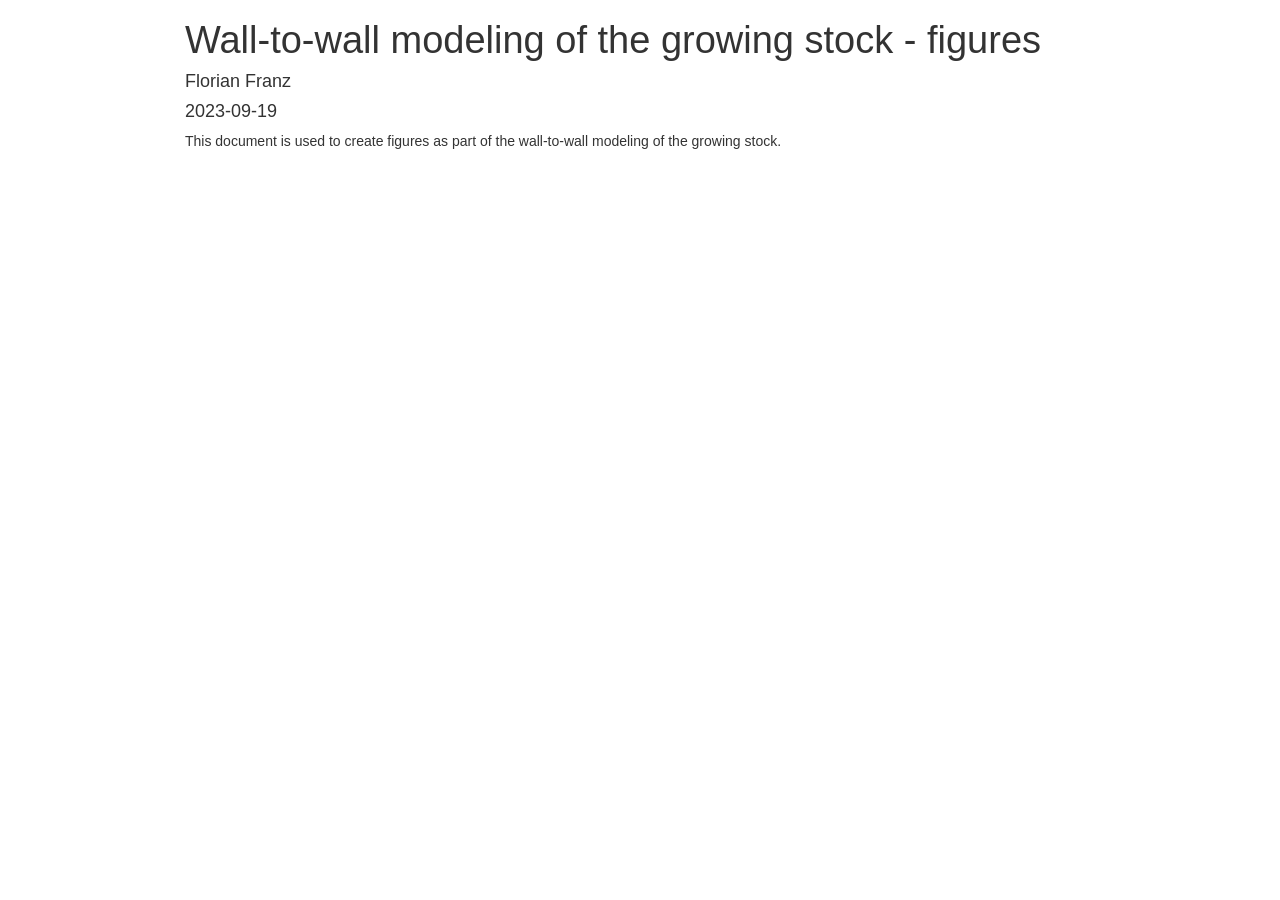
==== docs/index.html @ d12b8448 "rename figures document" ====
<!DOCTYPE html>

<html>

<head>

<meta charset="utf-8" />
<meta name="generator" content="pandoc" />
<meta http-equiv="X-UA-Compatible" content="IE=EDGE" />


<meta name="author" content="Florian Franz" />

<meta name="date" content="2023-09-19" />

<title>Wall-to-wall modeling of the growing stock - figures</title>

<script>// Pandoc 2.9 adds attributes on both header and div. We remove the former (to
// be compatible with the behavior of Pandoc < 2.8).
document.addEventListener('DOMContentLoaded', function(e) {
  var hs = document.querySelectorAll("div.section[class*='level'] > :first-child");
  var i, h, a;
  for (i = 0; i < hs.length; i++) {
    h = hs[i];
    if (!/^h[1-6]$/i.test(h.tagName)) continue;  // it should be a header h1-h6
    a = h.attributes;
    while (a.length > 0) h.removeAttribute(a[0].name);
  }
});
</script>
<script>/*! jQuery v3.6.0 | (c) OpenJS Foundation and other contributors | jquery.org/license */
!function(e,t){"use strict";"object"==typeof module&&"object"==typeof module.exports?module.exports=e.document?t(e,!0):function(e){if(!e.document)throw new Error("jQuery requires a window with a document");return t(e)}:t(e)}("undefined"!=typeof window?window:this,function(C,e){"use strict";var t=[],r=Object.getPrototypeOf,s=t.slice,g=t.flat?function(e){return t.flat.call(e)}:function(e){return t.concat.apply([],e)},u=t.push,i=t.indexOf,n={},o=n.toString,v=n.hasOwnProperty,a=v.toString,l=a.call(Object),y={},m=function(e){return"function"==typeof e&&"number"!=typeof e.nodeType&&"function"!=typeof e.item},x=function(e){return null!=e&&e===e.window},E=C.document,c={type:!0,src:!0,nonce:!0,noModule:!0};function b(e,t,n){var r,i,o=(n=n||E).createElement("script");if(o.text=e,t)for(r in c)(i=t[r]||t.getAttribute&&t.getAttribute(r))&&o.setAttribute(r,i);n.head.appendChild(o).parentNode.removeChild(o)}function w(e){return null==e?e+"":"object"==typeof e||"function"==typeof e?n[o.call(e)]||"object":typeof e}var f="3.6.0",S=function(e,t){return new S.fn.init(e,t)};function p(e){var t=!!e&&"length"in e&&e.length,n=w(e);return!m(e)&&!x(e)&&("array"===n||0===t||"number"==typeof t&&0<t&&t-1 in e)}S.fn=S.prototype={jquery:f,constructor:S,length:0,toArray:function(){return s.call(this)},get:function(e){return null==e?s.call(this):e<0?this[e+this.length]:this[e]},pushStack:function(e){var t=S.merge(this.constructor(),e);return t.prevObject=this,t},each:function(e){return S.each(this,e)},map:function(n){return this.pushStack(S.map(this,function(e,t){return n.call(e,t,e)}))},slice:function(){return this.pushStack(s.apply(this,arguments))},first:function(){return this.eq(0)},last:function(){return this.eq(-1)},even:function(){return this.pushStack(S.grep(this,function(e,t){return(t+1)%2}))},odd:function(){return this.pushStack(S.grep(this,function(e,t){return t%2}))},eq:function(e){var t=this.length,n=+e+(e<0?t:0);return this.pushStack(0<=n&&n<t?[this[n]]:[])},end:function(){return this.prevObject||this.constructor()},push:u,sort:t.sort,splice:t.splice},S.extend=S.fn.extend=function(){var e,t,n,r,i,o,a=arguments[0]||{},s=1,u=arguments.length,l=!1;for("boolean"==typeof a&&(l=a,a=arguments[s]||{},s++),"object"==typeof a||m(a)||(a={}),s===u&&(a=this,s--);s<u;s++)if(null!=(e=arguments[s]))for(t in e)r=e[t],"__proto__"!==t&&a!==r&&(l&&r&&(S.isPlainObject(r)||(i=Array.isArray(r)))?(n=a[t],o=i&&!Array.isArray(n)?[]:i||S.isPlainObject(n)?n:{},i=!1,a[t]=S.extend(l,o,r)):void 0!==r&&(a[t]=r));return a},S.extend({expando:"jQuery"+(f+Math.random()).replace(/\D/g,""),isReady:!0,error:function(e){throw new Error(e)},noop:function(){},isPlainObject:function(e){var t,n;return!(!e||"[object Object]"!==o.call(e))&&(!(t=r(e))||"function"==typeof(n=v.call(t,"constructor")&&t.constructor)&&a.call(n)===l)},isEmptyObject:function(e){var t;for(t in e)return!1;return!0},globalEval:function(e,t,n){b(e,{nonce:t&&t.nonce},n)},each:function(e,t){var n,r=0;if(p(e)){for(n=e.length;r<n;r++)if(!1===t.call(e[r],r,e[r]))break}else for(r in e)if(!1===t.call(e[r],r,e[r]))break;return e},makeArray:function(e,t){var n=t||[];return null!=e&&(p(Object(e))?S.merge(n,"string"==typeof e?[e]:e):u.call(n,e)),n},inArray:function(e,t,n){return null==t?-1:i.call(t,e,n)},merge:function(e,t){for(var n=+t.length,r=0,i=e.length;r<n;r++)e[i++]=t[r];return e.length=i,e},grep:function(e,t,n){for(var r=[],i=0,o=e.length,a=!n;i<o;i++)!t(e[i],i)!==a&&r.push(e[i]);return r},map:function(e,t,n){var r,i,o=0,a=[];if(p(e))for(r=e.length;o<r;o++)null!=(i=t(e[o],o,n))&&a.push(i);else for(o in e)null!=(i=t(e[o],o,n))&&a.push(i);return g(a)},guid:1,support:y}),"function"==typeof Symbol&&(S.fn[Symbol.iterator]=t[Symbol.iterator]),S.each("Boolean Number String Function Array Date RegExp Object Error Symbol".split(" "),function(e,t){n["[object "+t+"]"]=t.toLowerCase()});var d=function(n){var e,d,b,o,i,h,f,g,w,u,l,T,C,a,E,v,s,c,y,S="sizzle"+1*new Date,p=n.document,k=0,r=0,m=ue(),x=ue(),A=ue(),N=ue(),j=function(e,t){return e===t&&(l=!0),0},D={}.hasOwnProperty,t=[],q=t.pop,L=t.push,H=t.push,O=t.slice,P=function(e,t){for(var n=0,r=e.length;n<r;n++)if(e[n]===t)return n;return-1},R="checked|selected|async|autofocus|autoplay|controls|defer|disabled|hidden|ismap|loop|multiple|open|readonly|required|scoped",M="[\\x20\\t\\r\\n\\f]",I="(?:\\\\[\\da-fA-F]{1,6}"+M+"?|\\\\[^\\r\\n\\f]|[\\w-]|[^\0-\\x7f])+",W="\\["+M+"*("+I+")(?:"+M+"*([*^$|!~]?=)"+M+"*(?:'((?:\\\\.|[^\\\\'])*)'|\"((?:\\\\.|[^\\\\\"])*)\"|("+I+"))|)"+M+"*\\]",F=":("+I+")(?:\\((('((?:\\\\.|[^\\\\'])*)'|\"((?:\\\\.|[^\\\\\"])*)\")|((?:\\\\.|[^\\\\()[\\]]|"+W+")*)|.*)\\)|)",B=new RegExp(M+"+","g"),$=new RegExp("^"+M+"+|((?:^|[^\\\\])(?:\\\\.)*)"+M+"+$","g"),_=new RegExp("^"+M+"*,"+M+"*"),z=new RegExp("^"+M+"*([>+~]|"+M+")"+M+"*"),U=new RegExp(M+"|>"),X=new RegExp(F),V=new RegExp("^"+I+"$"),G={ID:new RegExp("^#("+I+")"),CLASS:new RegExp("^\\.("+I+")"),TAG:new RegExp("^("+I+"|[*])"),ATTR:new RegExp("^"+W),PSEUDO:new RegExp("^"+F),CHILD:new RegExp("^:(only|first|last|nth|nth-last)-(child|of-type)(?:\\("+M+"*(even|odd|(([+-]|)(\\d*)n|)"+M+"*(?:([+-]|)"+M+"*(\\d+)|))"+M+"*\\)|)","i"),bool:new RegExp("^(?:"+R+")$","i"),needsContext:new RegExp("^"+M+"*[>+~]|:(even|odd|eq|gt|lt|nth|first|last)(?:\\("+M+"*((?:-\\d)?\\d*)"+M+"*\\)|)(?=[^-]|$)","i")},Y=/HTML$/i,Q=/^(?:input|select|textarea|button)$/i,J=/^h\d$/i,K=/^[^{]+\{\s*\[native \w/,Z=/^(?:#([\w-]+)|(\w+)|\.([\w-]+))$/,ee=/[+~]/,te=new RegExp("\\\\[\\da-fA-F]{1,6}"+M+"?|\\\\([^\\r\\n\\f])","g"),ne=function(e,t){var n="0x"+e.slice(1)-65536;return t||(n<0?String.fromCharCode(n+65536):String.fromCharCode(n>>10|55296,1023&n|56320))},re=/([\0-\x1f\x7f]|^-?\d)|^-$|[^\0-\x1f\x7f-\uFFFF\w-]/g,ie=function(e,t){return t?"\0"===e?"\ufffd":e.slice(0,-1)+"\\"+e.charCodeAt(e.length-1).toString(16)+" ":"\\"+e},oe=function(){T()},ae=be(function(e){return!0===e.disabled&&"fieldset"===e.nodeName.toLowerCase()},{dir:"parentNode",next:"legend"});try{H.apply(t=O.call(p.childNodes),p.childNodes),t[p.childNodes.length].nodeType}catch(e){H={apply:t.length?function(e,t){L.apply(e,O.call(t))}:function(e,t){var n=e.length,r=0;while(e[n++]=t[r++]);e.length=n-1}}}function se(t,e,n,r){var i,o,a,s,u,l,c,f=e&&e.ownerDocument,p=e?e.nodeType:9;if(n=n||[],"string"!=typeof t||!t||1!==p&&9!==p&&11!==p)return n;if(!r&&(T(e),e=e||C,E)){if(11!==p&&(u=Z.exec(t)))if(i=u[1]){if(9===p){if(!(a=e.getElementById(i)))return n;if(a.id===i)return n.push(a),n}else if(f&&(a=f.getElementById(i))&&y(e,a)&&a.id===i)return n.push(a),n}else{if(u[2])return H.apply(n,e.getElementsByTagName(t)),n;if((i=u[3])&&d.getElementsByClassName&&e.getElementsByClassName)return H.apply(n,e.getElementsByClassName(i)),n}if(d.qsa&&!N[t+" "]&&(!v||!v.test(t))&&(1!==p||"object"!==e.nodeName.toLowerCase())){if(c=t,f=e,1===p&&(U.test(t)||z.test(t))){(f=ee.test(t)&&ye(e.parentNode)||e)===e&&d.scope||((s=e.getAttribute("id"))?s=s.replace(re,ie):e.setAttribute("id",s=S)),o=(l=h(t)).length;while(o--)l[o]=(s?"#"+s:":scope")+" "+xe(l[o]);c=l.join(",")}try{return H.apply(n,f.querySelectorAll(c)),n}catch(e){N(t,!0)}finally{s===S&&e.removeAttribute("id")}}}return g(t.replace($,"$1"),e,n,r)}function ue(){var r=[];return function e(t,n){return r.push(t+" ")>b.cacheLength&&delete e[r.shift()],e[t+" "]=n}}function le(e){return e[S]=!0,e}function ce(e){var t=C.createElement("fieldset");try{return!!e(t)}catch(e){return!1}finally{t.parentNode&&t.parentNode.removeChild(t),t=null}}function fe(e,t){var n=e.split("|"),r=n.length;while(r--)b.attrHandle[n[r]]=t}function pe(e,t){var n=t&&e,r=n&&1===e.nodeType&&1===t.nodeType&&e.sourceIndex-t.sourceIndex;if(r)return r;if(n)while(n=n.nextSibling)if(n===t)return-1;return e?1:-1}function de(t){return function(e){return"input"===e.nodeName.toLowerCase()&&e.type===t}}function he(n){return function(e){var t=e.nodeName.toLowerCase();return("input"===t||"button"===t)&&e.type===n}}function ge(t){return function(e){return"form"in e?e.parentNode&&!1===e.disabled?"label"in e?"label"in e.parentNode?e.parentNode.disabled===t:e.disabled===t:e.isDisabled===t||e.isDisabled!==!t&&ae(e)===t:e.disabled===t:"label"in e&&e.disabled===t}}function ve(a){return le(function(o){return o=+o,le(function(e,t){var n,r=a([],e.length,o),i=r.length;while(i--)e[n=r[i]]&&(e[n]=!(t[n]=e[n]))})})}function ye(e){return e&&"undefined"!=typeof e.getElementsByTagName&&e}for(e in d=se.support={},i=se.isXML=function(e){var t=e&&e.namespaceURI,n=e&&(e.ownerDocument||e).documentElement;return!Y.test(t||n&&n.nodeName||"HTML")},T=se.setDocument=function(e){var t,n,r=e?e.ownerDocument||e:p;return r!=C&&9===r.nodeType&&r.documentElement&&(a=(C=r).documentElement,E=!i(C),p!=C&&(n=C.defaultView)&&n.top!==n&&(n.addEventListener?n.addEventListener("unload",oe,!1):n.attachEvent&&n.attachEvent("onunload",oe)),d.scope=ce(function(e){return a.appendChild(e).appendChild(C.createElement("div")),"undefined"!=typeof e.querySelectorAll&&!e.querySelectorAll(":scope fieldset div").length}),d.attributes=ce(function(e){return e.className="i",!e.getAttribute("className")}),d.getElementsByTagName=ce(function(e){return e.appendChild(C.createComment("")),!e.getElementsByTagName("*").length}),d.getElementsByClassName=K.test(C.getElementsByClassName),d.getById=ce(function(e){return a.appendChild(e).id=S,!C.getElementsByName||!C.getElementsByName(S).length}),d.getById?(b.filter.ID=function(e){var t=e.replace(te,ne);return function(e){return e.getAttribute("id")===t}},b.find.ID=function(e,t){if("undefined"!=typeof t.getElementById&&E){var n=t.getElementById(e);return n?[n]:[]}}):(b.filter.ID=function(e){var n=e.replace(te,ne);return function(e){var t="undefined"!=typeof e.getAttributeNode&&e.getAttributeNode("id");return t&&t.value===n}},b.find.ID=function(e,t){if("undefined"!=typeof t.getElementById&&E){var n,r,i,o=t.getElementById(e);if(o){if((n=o.getAttributeNode("id"))&&n.value===e)return[o];i=t.getElementsByName(e),r=0;while(o=i[r++])if((n=o.getAttributeNode("id"))&&n.value===e)return[o]}return[]}}),b.find.TAG=d.getElementsByTagName?function(e,t){return"undefined"!=typeof t.getElementsByTagName?t.getElementsByTagName(e):d.qsa?t.querySelectorAll(e):void 0}:function(e,t){var n,r=[],i=0,o=t.getElementsByTagName(e);if("*"===e){while(n=o[i++])1===n.nodeType&&r.push(n);return r}return o},b.find.CLASS=d.getElementsByClassName&&function(e,t){if("undefined"!=typeof t.getElementsByClassName&&E)return t.getElementsByClassName(e)},s=[],v=[],(d.qsa=K.test(C.querySelectorAll))&&(ce(function(e){var t;a.appendChild(e).innerHTML="<a id='"+S+"'></a><select id='"+S+"-\r\\' msallowcapture=''><option selected=''></option></select>",e.querySelectorAll("[msallowcapture^='']").length&&v.push("[*^$]="+M+"*(?:''|\"\")"),e.querySelectorAll("[selected]").length||v.push("\\["+M+"*(?:value|"+R+")"),e.querySelectorAll("[id~="+S+"-]").length||v.push("~="),(t=C.createElement("input")).setAttribute("name",""),e.appendChild(t),e.querySelectorAll("[name='']").length||v.push("\\["+M+"*name"+M+"*="+M+"*(?:''|\"\")"),e.querySelectorAll(":checked").length||v.push(":checked"),e.querySelectorAll("a#"+S+"+*").length||v.push(".#.+[+~]"),e.querySelectorAll("\\\f"),v.push("[\\r\\n\\f]")}),ce(function(e){e.innerHTML="<a href='' disabled='disabled'></a><select disabled='disabled'><option/></select>";var t=C.createElement("input");t.setAttribute("type","hidden"),e.appendChild(t).setAttribute("name","D"),e.querySelectorAll("[name=d]").length&&v.push("name"+M+"*[*^$|!~]?="),2!==e.querySelectorAll(":enabled").length&&v.push(":enabled",":disabled"),a.appendChild(e).disabled=!0,2!==e.querySelectorAll(":disabled").length&&v.push(":enabled",":disabled"),e.querySelectorAll("*,:x"),v.push(",.*:")})),(d.matchesSelector=K.test(c=a.matches||a.webkitMatchesSelector||a.mozMatchesSelector||a.oMatchesSelector||a.msMatchesSelector))&&ce(function(e){d.disconnectedMatch=c.call(e,"*"),c.call(e,"[s!='']:x"),s.push("!=",F)}),v=v.length&&new RegExp(v.join("|")),s=s.length&&new RegExp(s.join("|")),t=K.test(a.compareDocumentPosition),y=t||K.test(a.contains)?function(e,t){var n=9===e.nodeType?e.documentElement:e,r=t&&t.parentNode;return e===r||!(!r||1!==r.nodeType||!(n.contains?n.contains(r):e.compareDocumentPosition&&16&e.compareDocumentPosition(r)))}:function(e,t){if(t)while(t=t.parentNode)if(t===e)return!0;return!1},j=t?function(e,t){if(e===t)return l=!0,0;var n=!e.compareDocumentPosition-!t.compareDocumentPosition;return n||(1&(n=(e.ownerDocument||e)==(t.ownerDocument||t)?e.compareDocumentPosition(t):1)||!d.sortDetached&&t.compareDocumentPosition(e)===n?e==C||e.ownerDocument==p&&y(p,e)?-1:t==C||t.ownerDocument==p&&y(p,t)?1:u?P(u,e)-P(u,t):0:4&n?-1:1)}:function(e,t){if(e===t)return l=!0,0;var n,r=0,i=e.parentNode,o=t.parentNode,a=[e],s=[t];if(!i||!o)return e==C?-1:t==C?1:i?-1:o?1:u?P(u,e)-P(u,t):0;if(i===o)return pe(e,t);n=e;while(n=n.parentNode)a.unshift(n);n=t;while(n=n.parentNode)s.unshift(n);while(a[r]===s[r])r++;return r?pe(a[r],s[r]):a[r]==p?-1:s[r]==p?1:0}),C},se.matches=function(e,t){return se(e,null,null,t)},se.matchesSelector=function(e,t){if(T(e),d.matchesSelector&&E&&!N[t+" "]&&(!s||!s.test(t))&&(!v||!v.test(t)))try{var n=c.call(e,t);if(n||d.disconnectedMatch||e.document&&11!==e.document.nodeType)return n}catch(e){N(t,!0)}return 0<se(t,C,null,[e]).length},se.contains=function(e,t){return(e.ownerDocument||e)!=C&&T(e),y(e,t)},se.attr=function(e,t){(e.ownerDocument||e)!=C&&T(e);var n=b.attrHandle[t.toLowerCase()],r=n&&D.call(b.attrHandle,t.toLowerCase())?n(e,t,!E):void 0;return void 0!==r?r:d.attributes||!E?e.getAttribute(t):(r=e.getAttributeNode(t))&&r.specified?r.value:null},se.escape=function(e){return(e+"").replace(re,ie)},se.error=function(e){throw new Error("Syntax error, unrecognized expression: "+e)},se.uniqueSort=function(e){var t,n=[],r=0,i=0;if(l=!d.detectDuplicates,u=!d.sortStable&&e.slice(0),e.sort(j),l){while(t=e[i++])t===e[i]&&(r=n.push(i));while(r--)e.splice(n[r],1)}return u=null,e},o=se.getText=function(e){var t,n="",r=0,i=e.nodeType;if(i){if(1===i||9===i||11===i){if("string"==typeof e.textContent)return e.textContent;for(e=e.firstChild;e;e=e.nextSibling)n+=o(e)}else if(3===i||4===i)return e.nodeValue}else while(t=e[r++])n+=o(t);return n},(b=se.selectors={cacheLength:50,createPseudo:le,match:G,attrHandle:{},find:{},relative:{">":{dir:"parentNode",first:!0}," ":{dir:"parentNode"},"+":{dir:"previousSibling",first:!0},"~":{dir:"previousSibling"}},preFilter:{ATTR:function(e){return e[1]=e[1].replace(te,ne),e[3]=(e[3]||e[4]||e[5]||"").replace(te,ne),"~="===e[2]&&(e[3]=" "+e[3]+" "),e.slice(0,4)},CHILD:function(e){return e[1]=e[1].toLowerCase(),"nth"===e[1].slice(0,3)?(e[3]||se.error(e[0]),e[4]=+(e[4]?e[5]+(e[6]||1):2*("even"===e[3]||"odd"===e[3])),e[5]=+(e[7]+e[8]||"odd"===e[3])):e[3]&&se.error(e[0]),e},PSEUDO:function(e){var t,n=!e[6]&&e[2];return G.CHILD.test(e[0])?null:(e[3]?e[2]=e[4]||e[5]||"":n&&X.test(n)&&(t=h(n,!0))&&(t=n.indexOf(")",n.length-t)-n.length)&&(e[0]=e[0].slice(0,t),e[2]=n.slice(0,t)),e.slice(0,3))}},filter:{TAG:function(e){var t=e.replace(te,ne).toLowerCase();return"*"===e?function(){return!0}:function(e){return e.nodeName&&e.nodeName.toLowerCase()===t}},CLASS:function(e){var t=m[e+" "];return t||(t=new RegExp("(^|"+M+")"+e+"("+M+"|$)"))&&m(e,function(e){return t.test("string"==typeof e.className&&e.className||"undefined"!=typeof e.getAttribute&&e.getAttribute("class")||"")})},ATTR:function(n,r,i){return function(e){var t=se.attr(e,n);return null==t?"!="===r:!r||(t+="","="===r?t===i:"!="===r?t!==i:"^="===r?i&&0===t.indexOf(i):"*="===r?i&&-1<t.indexOf(i):"$="===r?i&&t.slice(-i.length)===i:"~="===r?-1<(" "+t.replace(B," ")+" ").indexOf(i):"|="===r&&(t===i||t.slice(0,i.length+1)===i+"-"))}},CHILD:function(h,e,t,g,v){var y="nth"!==h.slice(0,3),m="last"!==h.slice(-4),x="of-type"===e;return 1===g&&0===v?function(e){return!!e.parentNode}:function(e,t,n){var r,i,o,a,s,u,l=y!==m?"nextSibling":"previousSibling",c=e.parentNode,f=x&&e.nodeName.toLowerCase(),p=!n&&!x,d=!1;if(c){if(y){while(l){a=e;while(a=a[l])if(x?a.nodeName.toLowerCase()===f:1===a.nodeType)return!1;u=l="only"===h&&!u&&"nextSibling"}return!0}if(u=[m?c.firstChild:c.lastChild],m&&p){d=(s=(r=(i=(o=(a=c)[S]||(a[S]={}))[a.uniqueID]||(o[a.uniqueID]={}))[h]||[])[0]===k&&r[1])&&r[2],a=s&&c.childNodes[s];while(a=++s&&a&&a[l]||(d=s=0)||u.pop())if(1===a.nodeType&&++d&&a===e){i[h]=[k,s,d];break}}else if(p&&(d=s=(r=(i=(o=(a=e)[S]||(a[S]={}))[a.uniqueID]||(o[a.uniqueID]={}))[h]||[])[0]===k&&r[1]),!1===d)while(a=++s&&a&&a[l]||(d=s=0)||u.pop())if((x?a.nodeName.toLowerCase()===f:1===a.nodeType)&&++d&&(p&&((i=(o=a[S]||(a[S]={}))[a.uniqueID]||(o[a.uniqueID]={}))[h]=[k,d]),a===e))break;return(d-=v)===g||d%g==0&&0<=d/g}}},PSEUDO:function(e,o){var t,a=b.pseudos[e]||b.setFilters[e.toLowerCase()]||se.error("unsupported pseudo: "+e);return a[S]?a(o):1<a.length?(t=[e,e,"",o],b.setFilters.hasOwnProperty(e.toLowerCase())?le(function(e,t){var n,r=a(e,o),i=r.length;while(i--)e[n=P(e,r[i])]=!(t[n]=r[i])}):function(e){return a(e,0,t)}):a}},pseudos:{not:le(function(e){var r=[],i=[],s=f(e.replace($,"$1"));return s[S]?le(function(e,t,n,r){var i,o=s(e,null,r,[]),a=e.length;while(a--)(i=o[a])&&(e[a]=!(t[a]=i))}):function(e,t,n){return r[0]=e,s(r,null,n,i),r[0]=null,!i.pop()}}),has:le(function(t){return function(e){return 0<se(t,e).length}}),contains:le(function(t){return t=t.replace(te,ne),function(e){return-1<(e.textContent||o(e)).indexOf(t)}}),lang:le(function(n){return V.test(n||"")||se.error("unsupported lang: "+n),n=n.replace(te,ne).toLowerCase(),function(e){var t;do{if(t=E?e.lang:e.getAttribute("xml:lang")||e.getAttribute("lang"))return(t=t.toLowerCase())===n||0===t.indexOf(n+"-")}while((e=e.parentNode)&&1===e.nodeType);return!1}}),target:function(e){var t=n.location&&n.location.hash;return t&&t.slice(1)===e.id},root:function(e){return e===a},focus:function(e){return e===C.activeElement&&(!C.hasFocus||C.hasFocus())&&!!(e.type||e.href||~e.tabIndex)},enabled:ge(!1),disabled:ge(!0),checked:function(e){var t=e.nodeName.toLowerCase();return"input"===t&&!!e.checked||"option"===t&&!!e.selected},selected:function(e){return e.parentNode&&e.parentNode.selectedIndex,!0===e.selected},empty:function(e){for(e=e.firstChild;e;e=e.nextSibling)if(e.nodeType<6)return!1;return!0},parent:function(e){return!b.pseudos.empty(e)},header:function(e){return J.test(e.nodeName)},input:function(e){return Q.test(e.nodeName)},button:function(e){var t=e.nodeName.toLowerCase();return"input"===t&&"button"===e.type||"button"===t},text:function(e){var t;return"input"===e.nodeName.toLowerCase()&&"text"===e.type&&(null==(t=e.getAttribute("type"))||"text"===t.toLowerCase())},first:ve(function(){return[0]}),last:ve(function(e,t){return[t-1]}),eq:ve(function(e,t,n){return[n<0?n+t:n]}),even:ve(function(e,t){for(var n=0;n<t;n+=2)e.push(n);return e}),odd:ve(function(e,t){for(var n=1;n<t;n+=2)e.push(n);return e}),lt:ve(function(e,t,n){for(var r=n<0?n+t:t<n?t:n;0<=--r;)e.push(r);return e}),gt:ve(function(e,t,n){for(var r=n<0?n+t:n;++r<t;)e.push(r);return e})}}).pseudos.nth=b.pseudos.eq,{radio:!0,checkbox:!0,file:!0,password:!0,image:!0})b.pseudos[e]=de(e);for(e in{submit:!0,reset:!0})b.pseudos[e]=he(e);function me(){}function xe(e){for(var t=0,n=e.length,r="";t<n;t++)r+=e[t].value;return r}function be(s,e,t){var u=e.dir,l=e.next,c=l||u,f=t&&"parentNode"===c,p=r++;return e.first?function(e,t,n){while(e=e[u])if(1===e.nodeType||f)return s(e,t,n);return!1}:function(e,t,n){var r,i,o,a=[k,p];if(n){while(e=e[u])if((1===e.nodeType||f)&&s(e,t,n))return!0}else while(e=e[u])if(1===e.nodeType||f)if(i=(o=e[S]||(e[S]={}))[e.uniqueID]||(o[e.uniqueID]={}),l&&l===e.nodeName.toLowerCase())e=e[u]||e;else{if((r=i[c])&&r[0]===k&&r[1]===p)return a[2]=r[2];if((i[c]=a)[2]=s(e,t,n))return!0}return!1}}function we(i){return 1<i.length?function(e,t,n){var r=i.length;while(r--)if(!i[r](e,t,n))return!1;return!0}:i[0]}function Te(e,t,n,r,i){for(var o,a=[],s=0,u=e.length,l=null!=t;s<u;s++)(o=e[s])&&(n&&!n(o,r,i)||(a.push(o),l&&t.push(s)));return a}function Ce(d,h,g,v,y,e){return v&&!v[S]&&(v=Ce(v)),y&&!y[S]&&(y=Ce(y,e)),le(function(e,t,n,r){var i,o,a,s=[],u=[],l=t.length,c=e||function(e,t,n){for(var r=0,i=t.length;r<i;r++)se(e,t[r],n);return n}(h||"*",n.nodeType?[n]:n,[]),f=!d||!e&&h?c:Te(c,s,d,n,r),p=g?y||(e?d:l||v)?[]:t:f;if(g&&g(f,p,n,r),v){i=Te(p,u),v(i,[],n,r),o=i.length;while(o--)(a=i[o])&&(p[u[o]]=!(f[u[o]]=a))}if(e){if(y||d){if(y){i=[],o=p.length;while(o--)(a=p[o])&&i.push(f[o]=a);y(null,p=[],i,r)}o=p.length;while(o--)(a=p[o])&&-1<(i=y?P(e,a):s[o])&&(e[i]=!(t[i]=a))}}else p=Te(p===t?p.splice(l,p.length):p),y?y(null,t,p,r):H.apply(t,p)})}function Ee(e){for(var i,t,n,r=e.length,o=b.relative[e[0].type],a=o||b.relative[" "],s=o?1:0,u=be(function(e){return e===i},a,!0),l=be(function(e){return-1<P(i,e)},a,!0),c=[function(e,t,n){var r=!o&&(n||t!==w)||((i=t).nodeType?u(e,t,n):l(e,t,n));return i=null,r}];s<r;s++)if(t=b.relative[e[s].type])c=[be(we(c),t)];else{if((t=b.filter[e[s].type].apply(null,e[s].matches))[S]){for(n=++s;n<r;n++)if(b.relative[e[n].type])break;return Ce(1<s&&we(c),1<s&&xe(e.slice(0,s-1).concat({value:" "===e[s-2].type?"*":""})).replace($,"$1"),t,s<n&&Ee(e.slice(s,n)),n<r&&Ee(e=e.slice(n)),n<r&&xe(e))}c.push(t)}return we(c)}return me.prototype=b.filters=b.pseudos,b.setFilters=new me,h=se.tokenize=function(e,t){var n,r,i,o,a,s,u,l=x[e+" "];if(l)return t?0:l.slice(0);a=e,s=[],u=b.preFilter;while(a){for(o in n&&!(r=_.exec(a))||(r&&(a=a.slice(r[0].length)||a),s.push(i=[])),n=!1,(r=z.exec(a))&&(n=r.shift(),i.push({value:n,type:r[0].replace($," ")}),a=a.slice(n.length)),b.filter)!(r=G[o].exec(a))||u[o]&&!(r=u[o](r))||(n=r.shift(),i.push({value:n,type:o,matches:r}),a=a.slice(n.length));if(!n)break}return t?a.length:a?se.error(e):x(e,s).slice(0)},f=se.compile=function(e,t){var n,v,y,m,x,r,i=[],o=[],a=A[e+" "];if(!a){t||(t=h(e)),n=t.length;while(n--)(a=Ee(t[n]))[S]?i.push(a):o.push(a);(a=A(e,(v=o,m=0<(y=i).length,x=0<v.length,r=function(e,t,n,r,i){var o,a,s,u=0,l="0",c=e&&[],f=[],p=w,d=e||x&&b.find.TAG("*",i),h=k+=null==p?1:Math.random()||.1,g=d.length;for(i&&(w=t==C||t||i);l!==g&&null!=(o=d[l]);l++){if(x&&o){a=0,t||o.ownerDocument==C||(T(o),n=!E);while(s=v[a++])if(s(o,t||C,n)){r.push(o);break}i&&(k=h)}m&&((o=!s&&o)&&u--,e&&c.push(o))}if(u+=l,m&&l!==u){a=0;while(s=y[a++])s(c,f,t,n);if(e){if(0<u)while(l--)c[l]||f[l]||(f[l]=q.call(r));f=Te(f)}H.apply(r,f),i&&!e&&0<f.length&&1<u+y.length&&se.uniqueSort(r)}return i&&(k=h,w=p),c},m?le(r):r))).selector=e}return a},g=se.select=function(e,t,n,r){var i,o,a,s,u,l="function"==typeof e&&e,c=!r&&h(e=l.selector||e);if(n=n||[],1===c.length){if(2<(o=c[0]=c[0].slice(0)).length&&"ID"===(a=o[0]).type&&9===t.nodeType&&E&&b.relative[o[1].type]){if(!(t=(b.find.ID(a.matches[0].replace(te,ne),t)||[])[0]))return n;l&&(t=t.parentNode),e=e.slice(o.shift().value.length)}i=G.needsContext.test(e)?0:o.length;while(i--){if(a=o[i],b.relative[s=a.type])break;if((u=b.find[s])&&(r=u(a.matches[0].replace(te,ne),ee.test(o[0].type)&&ye(t.parentNode)||t))){if(o.splice(i,1),!(e=r.length&&xe(o)))return H.apply(n,r),n;break}}}return(l||f(e,c))(r,t,!E,n,!t||ee.test(e)&&ye(t.parentNode)||t),n},d.sortStable=S.split("").sort(j).join("")===S,d.detectDuplicates=!!l,T(),d.sortDetached=ce(function(e){return 1&e.compareDocumentPosition(C.createElement("fieldset"))}),ce(function(e){return e.innerHTML="<a href='#'></a>","#"===e.firstChild.getAttribute("href")})||fe("type|href|height|width",function(e,t,n){if(!n)return e.getAttribute(t,"type"===t.toLowerCase()?1:2)}),d.attributes&&ce(function(e){return e.innerHTML="<input/>",e.firstChild.setAttribute("value",""),""===e.firstChild.getAttribute("value")})||fe("value",function(e,t,n){if(!n&&"input"===e.nodeName.toLowerCase())return e.defaultValue}),ce(function(e){return null==e.getAttribute("disabled")})||fe(R,function(e,t,n){var r;if(!n)return!0===e[t]?t.toLowerCase():(r=e.getAttributeNode(t))&&r.specified?r.value:null}),se}(C);S.find=d,S.expr=d.selectors,S.expr[":"]=S.expr.pseudos,S.uniqueSort=S.unique=d.uniqueSort,S.text=d.getText,S.isXMLDoc=d.isXML,S.contains=d.contains,S.escapeSelector=d.escape;var h=function(e,t,n){var r=[],i=void 0!==n;while((e=e[t])&&9!==e.nodeType)if(1===e.nodeType){if(i&&S(e).is(n))break;r.push(e)}return r},T=function(e,t){for(var n=[];e;e=e.nextSibling)1===e.nodeType&&e!==t&&n.push(e);return n},k=S.expr.match.needsContext;function A(e,t){return e.nodeName&&e.nodeName.toLowerCase()===t.toLowerCase()}var N=/^<([a-z][^\/\0>:\x20\t\r\n\f]*)[\x20\t\r\n\f]*\/?>(?:<\/\1>|)$/i;function j(e,n,r){return m(n)?S.grep(e,function(e,t){return!!n.call(e,t,e)!==r}):n.nodeType?S.grep(e,function(e){return e===n!==r}):"string"!=typeof n?S.grep(e,function(e){return-1<i.call(n,e)!==r}):S.filter(n,e,r)}S.filter=function(e,t,n){var r=t[0];return n&&(e=":not("+e+")"),1===t.length&&1===r.nodeType?S.find.matchesSelector(r,e)?[r]:[]:S.find.matches(e,S.grep(t,function(e){return 1===e.nodeType}))},S.fn.extend({find:function(e){var t,n,r=this.length,i=this;if("string"!=typeof e)return this.pushStack(S(e).filter(function(){for(t=0;t<r;t++)if(S.contains(i[t],this))return!0}));for(n=this.pushStack([]),t=0;t<r;t++)S.find(e,i[t],n);return 1<r?S.uniqueSort(n):n},filter:function(e){return this.pushStack(j(this,e||[],!1))},not:function(e){return this.pushStack(j(this,e||[],!0))},is:function(e){return!!j(this,"string"==typeof e&&k.test(e)?S(e):e||[],!1).length}});var D,q=/^(?:\s*(<[\w\W]+>)[^>]*|#([\w-]+))$/;(S.fn.init=function(e,t,n){var r,i;if(!e)return this;if(n=n||D,"string"==typeof e){if(!(r="<"===e[0]&&">"===e[e.length-1]&&3<=e.length?[null,e,null]:q.exec(e))||!r[1]&&t)return!t||t.jquery?(t||n).find(e):this.constructor(t).find(e);if(r[1]){if(t=t instanceof S?t[0]:t,S.merge(this,S.parseHTML(r[1],t&&t.nodeType?t.ownerDocument||t:E,!0)),N.test(r[1])&&S.isPlainObject(t))for(r in t)m(this[r])?this[r](t[r]):this.attr(r,t[r]);return this}return(i=E.getElementById(r[2]))&&(this[0]=i,this.length=1),this}return e.nodeType?(this[0]=e,this.length=1,this):m(e)?void 0!==n.ready?n.ready(e):e(S):S.makeArray(e,this)}).prototype=S.fn,D=S(E);var L=/^(?:parents|prev(?:Until|All))/,H={children:!0,contents:!0,next:!0,prev:!0};function O(e,t){while((e=e[t])&&1!==e.nodeType);return e}S.fn.extend({has:function(e){var t=S(e,this),n=t.length;return this.filter(function(){for(var e=0;e<n;e++)if(S.contains(this,t[e]))return!0})},closest:function(e,t){var n,r=0,i=this.length,o=[],a="string"!=typeof e&&S(e);if(!k.test(e))for(;r<i;r++)for(n=this[r];n&&n!==t;n=n.parentNode)if(n.nodeType<11&&(a?-1<a.index(n):1===n.nodeType&&S.find.matchesSelector(n,e))){o.push(n);break}return this.pushStack(1<o.length?S.uniqueSort(o):o)},index:function(e){return e?"string"==typeof e?i.call(S(e),this[0]):i.call(this,e.jquery?e[0]:e):this[0]&&this[0].parentNode?this.first().prevAll().length:-1},add:function(e,t){return this.pushStack(S.uniqueSort(S.merge(this.get(),S(e,t))))},addBack:function(e){return this.add(null==e?this.prevObject:this.prevObject.filter(e))}}),S.each({parent:function(e){var t=e.parentNode;return t&&11!==t.nodeType?t:null},parents:function(e){return h(e,"parentNode")},parentsUntil:function(e,t,n){return h(e,"parentNode",n)},next:function(e){return O(e,"nextSibling")},prev:function(e){return O(e,"previousSibling")},nextAll:function(e){return h(e,"nextSibling")},prevAll:function(e){return h(e,"previousSibling")},nextUntil:function(e,t,n){return h(e,"nextSibling",n)},prevUntil:function(e,t,n){return h(e,"previousSibling",n)},siblings:function(e){return T((e.parentNode||{}).firstChild,e)},children:function(e){return T(e.firstChild)},contents:function(e){return null!=e.contentDocument&&r(e.contentDocument)?e.contentDocument:(A(e,"template")&&(e=e.content||e),S.merge([],e.childNodes))}},function(r,i){S.fn[r]=function(e,t){var n=S.map(this,i,e);return"Until"!==r.slice(-5)&&(t=e),t&&"string"==typeof t&&(n=S.filter(t,n)),1<this.length&&(H[r]||S.uniqueSort(n),L.test(r)&&n.reverse()),this.pushStack(n)}});var P=/[^\x20\t\r\n\f]+/g;function R(e){return e}function M(e){throw e}function I(e,t,n,r){var i;try{e&&m(i=e.promise)?i.call(e).done(t).fail(n):e&&m(i=e.then)?i.call(e,t,n):t.apply(void 0,[e].slice(r))}catch(e){n.apply(void 0,[e])}}S.Callbacks=function(r){var e,n;r="string"==typeof r?(e=r,n={},S.each(e.match(P)||[],function(e,t){n[t]=!0}),n):S.extend({},r);var i,t,o,a,s=[],u=[],l=-1,c=function(){for(a=a||r.once,o=i=!0;u.length;l=-1){t=u.shift();while(++l<s.length)!1===s[l].apply(t[0],t[1])&&r.stopOnFalse&&(l=s.length,t=!1)}r.memory||(t=!1),i=!1,a&&(s=t?[]:"")},f={add:function(){return s&&(t&&!i&&(l=s.length-1,u.push(t)),function n(e){S.each(e,function(e,t){m(t)?r.unique&&f.has(t)||s.push(t):t&&t.length&&"string"!==w(t)&&n(t)})}(arguments),t&&!i&&c()),this},remove:function(){return S.each(arguments,function(e,t){var n;while(-1<(n=S.inArray(t,s,n)))s.splice(n,1),n<=l&&l--}),this},has:function(e){return e?-1<S.inArray(e,s):0<s.length},empty:function(){return s&&(s=[]),this},disable:function(){return a=u=[],s=t="",this},disabled:function(){return!s},lock:function(){return a=u=[],t||i||(s=t=""),this},locked:function(){return!!a},fireWith:function(e,t){return a||(t=[e,(t=t||[]).slice?t.slice():t],u.push(t),i||c()),this},fire:function(){return f.fireWith(this,arguments),this},fired:function(){return!!o}};return f},S.extend({Deferred:function(e){var o=[["notify","progress",S.Callbacks("memory"),S.Callbacks("memory"),2],["resolve","done",S.Callbacks("once memory"),S.Callbacks("once memory"),0,"resolved"],["reject","fail",S.Callbacks("once memory"),S.Callbacks("once memory"),1,"rejected"]],i="pending",a={state:function(){return i},always:function(){return s.done(arguments).fail(arguments),this},"catch":function(e){return a.then(null,e)},pipe:function(){var i=arguments;return S.Deferred(function(r){S.each(o,function(e,t){var n=m(i[t[4]])&&i[t[4]];s[t[1]](function(){var e=n&&n.apply(this,arguments);e&&m(e.promise)?e.promise().progress(r.notify).done(r.resolve).fail(r.reject):r[t[0]+"With"](this,n?[e]:arguments)})}),i=null}).promise()},then:function(t,n,r){var u=0;function l(i,o,a,s){return function(){var n=this,r=arguments,e=function(){var e,t;if(!(i<u)){if((e=a.apply(n,r))===o.promise())throw new TypeError("Thenable self-resolution");t=e&&("object"==typeof e||"function"==typeof e)&&e.then,m(t)?s?t.call(e,l(u,o,R,s),l(u,o,M,s)):(u++,t.call(e,l(u,o,R,s),l(u,o,M,s),l(u,o,R,o.notifyWith))):(a!==R&&(n=void 0,r=[e]),(s||o.resolveWith)(n,r))}},t=s?e:function(){try{e()}catch(e){S.Deferred.exceptionHook&&S.Deferred.exceptionHook(e,t.stackTrace),u<=i+1&&(a!==M&&(n=void 0,r=[e]),o.rejectWith(n,r))}};i?t():(S.Deferred.getStackHook&&(t.stackTrace=S.Deferred.getStackHook()),C.setTimeout(t))}}return S.Deferred(function(e){o[0][3].add(l(0,e,m(r)?r:R,e.notifyWith)),o[1][3].add(l(0,e,m(t)?t:R)),o[2][3].add(l(0,e,m(n)?n:M))}).promise()},promise:function(e){return null!=e?S.extend(e,a):a}},s={};return S.each(o,function(e,t){var n=t[2],r=t[5];a[t[1]]=n.add,r&&n.add(function(){i=r},o[3-e][2].disable,o[3-e][3].disable,o[0][2].lock,o[0][3].lock),n.add(t[3].fire),s[t[0]]=function(){return s[t[0]+"With"](this===s?void 0:this,arguments),this},s[t[0]+"With"]=n.fireWith}),a.promise(s),e&&e.call(s,s),s},when:function(e){var n=arguments.length,t=n,r=Array(t),i=s.call(arguments),o=S.Deferred(),a=function(t){return function(e){r[t]=this,i[t]=1<arguments.length?s.call(arguments):e,--n||o.resolveWith(r,i)}};if(n<=1&&(I(e,o.done(a(t)).resolve,o.reject,!n),"pending"===o.state()||m(i[t]&&i[t].then)))return o.then();while(t--)I(i[t],a(t),o.reject);return o.promise()}});var W=/^(Eval|Internal|Range|Reference|Syntax|Type|URI)Error$/;S.Deferred.exceptionHook=function(e,t){C.console&&C.console.warn&&e&&W.test(e.name)&&C.console.warn("jQuery.Deferred exception: "+e.message,e.stack,t)},S.readyException=function(e){C.setTimeout(function(){throw e})};var F=S.Deferred();function B(){E.removeEventListener("DOMContentLoaded",B),C.removeEventListener("load",B),S.ready()}S.fn.ready=function(e){return F.then(e)["catch"](function(e){S.readyException(e)}),this},S.extend({isReady:!1,readyWait:1,ready:function(e){(!0===e?--S.readyWait:S.isReady)||(S.isReady=!0)!==e&&0<--S.readyWait||F.resolveWith(E,[S])}}),S.ready.then=F.then,"complete"===E.readyState||"loading"!==E.readyState&&!E.documentElement.doScroll?C.setTimeout(S.ready):(E.addEventListener("DOMContentLoaded",B),C.addEventListener("load",B));var $=function(e,t,n,r,i,o,a){var s=0,u=e.length,l=null==n;if("object"===w(n))for(s in i=!0,n)$(e,t,s,n[s],!0,o,a);else if(void 0!==r&&(i=!0,m(r)||(a=!0),l&&(a?(t.call(e,r),t=null):(l=t,t=function(e,t,n){return l.call(S(e),n)})),t))for(;s<u;s++)t(e[s],n,a?r:r.call(e[s],s,t(e[s],n)));return i?e:l?t.call(e):u?t(e[0],n):o},_=/^-ms-/,z=/-([a-z])/g;function U(e,t){return t.toUpperCase()}function X(e){return e.replace(_,"ms-").replace(z,U)}var V=function(e){return 1===e.nodeType||9===e.nodeType||!+e.nodeType};function G(){this.expando=S.expando+G.uid++}G.uid=1,G.prototype={cache:function(e){var t=e[this.expando];return t||(t={},V(e)&&(e.nodeType?e[this.expando]=t:Object.defineProperty(e,this.expando,{value:t,configurable:!0}))),t},set:function(e,t,n){var r,i=this.cache(e);if("string"==typeof t)i[X(t)]=n;else for(r in t)i[X(r)]=t[r];return i},get:function(e,t){return void 0===t?this.cache(e):e[this.expando]&&e[this.expando][X(t)]},access:function(e,t,n){return void 0===t||t&&"string"==typeof t&&void 0===n?this.get(e,t):(this.set(e,t,n),void 0!==n?n:t)},remove:function(e,t){var n,r=e[this.expando];if(void 0!==r){if(void 0!==t){n=(t=Array.isArray(t)?t.map(X):(t=X(t))in r?[t]:t.match(P)||[]).length;while(n--)delete r[t[n]]}(void 0===t||S.isEmptyObject(r))&&(e.nodeType?e[this.expando]=void 0:delete e[this.expando])}},hasData:function(e){var t=e[this.expando];return void 0!==t&&!S.isEmptyObject(t)}};var Y=new G,Q=new G,J=/^(?:\{[\w\W]*\}|\[[\w\W]*\])$/,K=/[A-Z]/g;function Z(e,t,n){var r,i;if(void 0===n&&1===e.nodeType)if(r="data-"+t.replace(K,"-$&").toLowerCase(),"string"==typeof(n=e.getAttribute(r))){try{n="true"===(i=n)||"false"!==i&&("null"===i?null:i===+i+""?+i:J.test(i)?JSON.parse(i):i)}catch(e){}Q.set(e,t,n)}else n=void 0;return n}S.extend({hasData:function(e){return Q.hasData(e)||Y.hasData(e)},data:function(e,t,n){return Q.access(e,t,n)},removeData:function(e,t){Q.remove(e,t)},_data:function(e,t,n){return Y.access(e,t,n)},_removeData:function(e,t){Y.remove(e,t)}}),S.fn.extend({data:function(n,e){var t,r,i,o=this[0],a=o&&o.attributes;if(void 0===n){if(this.length&&(i=Q.get(o),1===o.nodeType&&!Y.get(o,"hasDataAttrs"))){t=a.length;while(t--)a[t]&&0===(r=a[t].name).indexOf("data-")&&(r=X(r.slice(5)),Z(o,r,i[r]));Y.set(o,"hasDataAttrs",!0)}return i}return"object"==typeof n?this.each(function(){Q.set(this,n)}):$(this,function(e){var t;if(o&&void 0===e)return void 0!==(t=Q.get(o,n))?t:void 0!==(t=Z(o,n))?t:void 0;this.each(function(){Q.set(this,n,e)})},null,e,1<arguments.length,null,!0)},removeData:function(e){return this.each(function(){Q.remove(this,e)})}}),S.extend({queue:function(e,t,n){var r;if(e)return t=(t||"fx")+"queue",r=Y.get(e,t),n&&(!r||Array.isArray(n)?r=Y.access(e,t,S.makeArray(n)):r.push(n)),r||[]},dequeue:function(e,t){t=t||"fx";var n=S.queue(e,t),r=n.length,i=n.shift(),o=S._queueHooks(e,t);"inprogress"===i&&(i=n.shift(),r--),i&&("fx"===t&&n.unshift("inprogress"),delete o.stop,i.call(e,function(){S.dequeue(e,t)},o)),!r&&o&&o.empty.fire()},_queueHooks:function(e,t){var n=t+"queueHooks";return Y.get(e,n)||Y.access(e,n,{empty:S.Callbacks("once memory").add(function(){Y.remove(e,[t+"queue",n])})})}}),S.fn.extend({queue:function(t,n){var e=2;return"string"!=typeof t&&(n=t,t="fx",e--),arguments.length<e?S.queue(this[0],t):void 0===n?this:this.each(function(){var e=S.queue(this,t,n);S._queueHooks(this,t),"fx"===t&&"inprogress"!==e[0]&&S.dequeue(this,t)})},dequeue:function(e){return this.each(function(){S.dequeue(this,e)})},clearQueue:function(e){return this.queue(e||"fx",[])},promise:function(e,t){var n,r=1,i=S.Deferred(),o=this,a=this.length,s=function(){--r||i.resolveWith(o,[o])};"string"!=typeof e&&(t=e,e=void 0),e=e||"fx";while(a--)(n=Y.get(o[a],e+"queueHooks"))&&n.empty&&(r++,n.empty.add(s));return s(),i.promise(t)}});var ee=/[+-]?(?:\d*\.|)\d+(?:[eE][+-]?\d+|)/.source,te=new RegExp("^(?:([+-])=|)("+ee+")([a-z%]*)$","i"),ne=["Top","Right","Bottom","Left"],re=E.documentElement,ie=function(e){return S.contains(e.ownerDocument,e)},oe={composed:!0};re.getRootNode&&(ie=function(e){return S.contains(e.ownerDocument,e)||e.getRootNode(oe)===e.ownerDocument});var ae=function(e,t){return"none"===(e=t||e).style.display||""===e.style.display&&ie(e)&&"none"===S.css(e,"display")};function se(e,t,n,r){var i,o,a=20,s=r?function(){return r.cur()}:function(){return S.css(e,t,"")},u=s(),l=n&&n[3]||(S.cssNumber[t]?"":"px"),c=e.nodeType&&(S.cssNumber[t]||"px"!==l&&+u)&&te.exec(S.css(e,t));if(c&&c[3]!==l){u/=2,l=l||c[3],c=+u||1;while(a--)S.style(e,t,c+l),(1-o)*(1-(o=s()/u||.5))<=0&&(a=0),c/=o;c*=2,S.style(e,t,c+l),n=n||[]}return n&&(c=+c||+u||0,i=n[1]?c+(n[1]+1)*n[2]:+n[2],r&&(r.unit=l,r.start=c,r.end=i)),i}var ue={};function le(e,t){for(var n,r,i,o,a,s,u,l=[],c=0,f=e.length;c<f;c++)(r=e[c]).style&&(n=r.style.display,t?("none"===n&&(l[c]=Y.get(r,"display")||null,l[c]||(r.style.display="")),""===r.style.display&&ae(r)&&(l[c]=(u=a=o=void 0,a=(i=r).ownerDocument,s=i.nodeName,(u=ue[s])||(o=a.body.appendChild(a.createElement(s)),u=S.css(o,"display"),o.parentNode.removeChild(o),"none"===u&&(u="block"),ue[s]=u)))):"none"!==n&&(l[c]="none",Y.set(r,"display",n)));for(c=0;c<f;c++)null!=l[c]&&(e[c].style.display=l[c]);return e}S.fn.extend({show:function(){return le(this,!0)},hide:function(){return le(this)},toggle:function(e){return"boolean"==typeof e?e?this.show():this.hide():this.each(function(){ae(this)?S(this).show():S(this).hide()})}});var ce,fe,pe=/^(?:checkbox|radio)$/i,de=/<([a-z][^\/\0>\x20\t\r\n\f]*)/i,he=/^$|^module$|\/(?:java|ecma)script/i;ce=E.createDocumentFragment().appendChild(E.createElement("div")),(fe=E.createElement("input")).setAttribute("type","radio"),fe.setAttribute("checked","checked"),fe.setAttribute("name","t"),ce.appendChild(fe),y.checkClone=ce.cloneNode(!0).cloneNode(!0).lastChild.checked,ce.innerHTML="<textarea>x</textarea>",y.noCloneChecked=!!ce.cloneNode(!0).lastChild.defaultValue,ce.innerHTML="<option></option>",y.option=!!ce.lastChild;var ge={thead:[1,"<table>","</table>"],col:[2,"<table><colgroup>","</colgroup></table>"],tr:[2,"<table><tbody>","</tbody></table>"],td:[3,"<table><tbody><tr>","</tr></tbody></table>"],_default:[0,"",""]};function ve(e,t){var n;return n="undefined"!=typeof e.getElementsByTagName?e.getElementsByTagName(t||"*"):"undefined"!=typeof e.querySelectorAll?e.querySelectorAll(t||"*"):[],void 0===t||t&&A(e,t)?S.merge([e],n):n}function ye(e,t){for(var n=0,r=e.length;n<r;n++)Y.set(e[n],"globalEval",!t||Y.get(t[n],"globalEval"))}ge.tbody=ge.tfoot=ge.colgroup=ge.caption=ge.thead,ge.th=ge.td,y.option||(ge.optgroup=ge.option=[1,"<select multiple='multiple'>","</select>"]);var me=/<|&#?\w+;/;function xe(e,t,n,r,i){for(var o,a,s,u,l,c,f=t.createDocumentFragment(),p=[],d=0,h=e.length;d<h;d++)if((o=e[d])||0===o)if("object"===w(o))S.merge(p,o.nodeType?[o]:o);else if(me.test(o)){a=a||f.appendChild(t.createElement("div")),s=(de.exec(o)||["",""])[1].toLowerCase(),u=ge[s]||ge._default,a.innerHTML=u[1]+S.htmlPrefilter(o)+u[2],c=u[0];while(c--)a=a.lastChild;S.merge(p,a.childNodes),(a=f.firstChild).textContent=""}else p.push(t.createTextNode(o));f.textContent="",d=0;while(o=p[d++])if(r&&-1<S.inArray(o,r))i&&i.push(o);else if(l=ie(o),a=ve(f.appendChild(o),"script"),l&&ye(a),n){c=0;while(o=a[c++])he.test(o.type||"")&&n.push(o)}return f}var be=/^([^.]*)(?:\.(.+)|)/;function we(){return!0}function Te(){return!1}function Ce(e,t){return e===function(){try{return E.activeElement}catch(e){}}()==("focus"===t)}function Ee(e,t,n,r,i,o){var a,s;if("object"==typeof t){for(s in"string"!=typeof n&&(r=r||n,n=void 0),t)Ee(e,s,n,r,t[s],o);return e}if(null==r&&null==i?(i=n,r=n=void 0):null==i&&("string"==typeof n?(i=r,r=void 0):(i=r,r=n,n=void 0)),!1===i)i=Te;else if(!i)return e;return 1===o&&(a=i,(i=function(e){return S().off(e),a.apply(this,arguments)}).guid=a.guid||(a.guid=S.guid++)),e.each(function(){S.event.add(this,t,i,r,n)})}function Se(e,i,o){o?(Y.set(e,i,!1),S.event.add(e,i,{namespace:!1,handler:function(e){var t,n,r=Y.get(this,i);if(1&e.isTrigger&&this[i]){if(r.length)(S.event.special[i]||{}).delegateType&&e.stopPropagation();else if(r=s.call(arguments),Y.set(this,i,r),t=o(this,i),this[i](),r!==(n=Y.get(this,i))||t?Y.set(this,i,!1):n={},r!==n)return e.stopImmediatePropagation(),e.preventDefault(),n&&n.value}else r.length&&(Y.set(this,i,{value:S.event.trigger(S.extend(r[0],S.Event.prototype),r.slice(1),this)}),e.stopImmediatePropagation())}})):void 0===Y.get(e,i)&&S.event.add(e,i,we)}S.event={global:{},add:function(t,e,n,r,i){var o,a,s,u,l,c,f,p,d,h,g,v=Y.get(t);if(V(t)){n.handler&&(n=(o=n).handler,i=o.selector),i&&S.find.matchesSelector(re,i),n.guid||(n.guid=S.guid++),(u=v.events)||(u=v.events=Object.create(null)),(a=v.handle)||(a=v.handle=function(e){return"undefined"!=typeof S&&S.event.triggered!==e.type?S.event.dispatch.apply(t,arguments):void 0}),l=(e=(e||"").match(P)||[""]).length;while(l--)d=g=(s=be.exec(e[l])||[])[1],h=(s[2]||"").split(".").sort(),d&&(f=S.event.special[d]||{},d=(i?f.delegateType:f.bindType)||d,f=S.event.special[d]||{},c=S.extend({type:d,origType:g,data:r,handler:n,guid:n.guid,selector:i,needsContext:i&&S.expr.match.needsContext.test(i),namespace:h.join(".")},o),(p=u[d])||((p=u[d]=[]).delegateCount=0,f.setup&&!1!==f.setup.call(t,r,h,a)||t.addEventListener&&t.addEventListener(d,a)),f.add&&(f.add.call(t,c),c.handler.guid||(c.handler.guid=n.guid)),i?p.splice(p.delegateCount++,0,c):p.push(c),S.event.global[d]=!0)}},remove:function(e,t,n,r,i){var o,a,s,u,l,c,f,p,d,h,g,v=Y.hasData(e)&&Y.get(e);if(v&&(u=v.events)){l=(t=(t||"").match(P)||[""]).length;while(l--)if(d=g=(s=be.exec(t[l])||[])[1],h=(s[2]||"").split(".").sort(),d){f=S.event.special[d]||{},p=u[d=(r?f.delegateType:f.bindType)||d]||[],s=s[2]&&new RegExp("(^|\\.)"+h.join("\\.(?:.*\\.|)")+"(\\.|$)"),a=o=p.length;while(o--)c=p[o],!i&&g!==c.origType||n&&n.guid!==c.guid||s&&!s.test(c.namespace)||r&&r!==c.selector&&("**"!==r||!c.selector)||(p.splice(o,1),c.selector&&p.delegateCount--,f.remove&&f.remove.call(e,c));a&&!p.length&&(f.teardown&&!1!==f.teardown.call(e,h,v.handle)||S.removeEvent(e,d,v.handle),delete u[d])}else for(d in u)S.event.remove(e,d+t[l],n,r,!0);S.isEmptyObject(u)&&Y.remove(e,"handle events")}},dispatch:function(e){var t,n,r,i,o,a,s=new Array(arguments.length),u=S.event.fix(e),l=(Y.get(this,"events")||Object.create(null))[u.type]||[],c=S.event.special[u.type]||{};for(s[0]=u,t=1;t<arguments.length;t++)s[t]=arguments[t];if(u.delegateTarget=this,!c.preDispatch||!1!==c.preDispatch.call(this,u)){a=S.event.handlers.call(this,u,l),t=0;while((i=a[t++])&&!u.isPropagationStopped()){u.currentTarget=i.elem,n=0;while((o=i.handlers[n++])&&!u.isImmediatePropagationStopped())u.rnamespace&&!1!==o.namespace&&!u.rnamespace.test(o.namespace)||(u.handleObj=o,u.data=o.data,void 0!==(r=((S.event.special[o.origType]||{}).handle||o.handler).apply(i.elem,s))&&!1===(u.result=r)&&(u.preventDefault(),u.stopPropagation()))}return c.postDispatch&&c.postDispatch.call(this,u),u.result}},handlers:function(e,t){var n,r,i,o,a,s=[],u=t.delegateCount,l=e.target;if(u&&l.nodeType&&!("click"===e.type&&1<=e.button))for(;l!==this;l=l.parentNode||this)if(1===l.nodeType&&("click"!==e.type||!0!==l.disabled)){for(o=[],a={},n=0;n<u;n++)void 0===a[i=(r=t[n]).selector+" "]&&(a[i]=r.needsContext?-1<S(i,this).index(l):S.find(i,this,null,[l]).length),a[i]&&o.push(r);o.length&&s.push({elem:l,handlers:o})}return l=this,u<t.length&&s.push({elem:l,handlers:t.slice(u)}),s},addProp:function(t,e){Object.defineProperty(S.Event.prototype,t,{enumerable:!0,configurable:!0,get:m(e)?function(){if(this.originalEvent)return e(this.originalEvent)}:function(){if(this.originalEvent)return this.originalEvent[t]},set:function(e){Object.defineProperty(this,t,{enumerable:!0,configurable:!0,writable:!0,value:e})}})},fix:function(e){return e[S.expando]?e:new S.Event(e)},special:{load:{noBubble:!0},click:{setup:function(e){var t=this||e;return pe.test(t.type)&&t.click&&A(t,"input")&&Se(t,"click",we),!1},trigger:function(e){var t=this||e;return pe.test(t.type)&&t.click&&A(t,"input")&&Se(t,"click"),!0},_default:function(e){var t=e.target;return pe.test(t.type)&&t.click&&A(t,"input")&&Y.get(t,"click")||A(t,"a")}},beforeunload:{postDispatch:function(e){void 0!==e.result&&e.originalEvent&&(e.originalEvent.returnValue=e.result)}}}},S.removeEvent=function(e,t,n){e.removeEventListener&&e.removeEventListener(t,n)},S.Event=function(e,t){if(!(this instanceof S.Event))return new S.Event(e,t);e&&e.type?(this.originalEvent=e,this.type=e.type,this.isDefaultPrevented=e.defaultPrevented||void 0===e.defaultPrevented&&!1===e.returnValue?we:Te,this.target=e.target&&3===e.target.nodeType?e.target.parentNode:e.target,this.currentTarget=e.currentTarget,this.relatedTarget=e.relatedTarget):this.type=e,t&&S.extend(this,t),this.timeStamp=e&&e.timeStamp||Date.now(),this[S.expando]=!0},S.Event.prototype={constructor:S.Event,isDefaultPrevented:Te,isPropagationStopped:Te,isImmediatePropagationStopped:Te,isSimulated:!1,preventDefault:function(){var e=this.originalEvent;this.isDefaultPrevented=we,e&&!this.isSimulated&&e.preventDefault()},stopPropagation:function(){var e=this.originalEvent;this.isPropagationStopped=we,e&&!this.isSimulated&&e.stopPropagation()},stopImmediatePropagation:function(){var e=this.originalEvent;this.isImmediatePropagationStopped=we,e&&!this.isSimulated&&e.stopImmediatePropagation(),this.stopPropagation()}},S.each({altKey:!0,bubbles:!0,cancelable:!0,changedTouches:!0,ctrlKey:!0,detail:!0,eventPhase:!0,metaKey:!0,pageX:!0,pageY:!0,shiftKey:!0,view:!0,"char":!0,code:!0,charCode:!0,key:!0,keyCode:!0,button:!0,buttons:!0,clientX:!0,clientY:!0,offsetX:!0,offsetY:!0,pointerId:!0,pointerType:!0,screenX:!0,screenY:!0,targetTouches:!0,toElement:!0,touches:!0,which:!0},S.event.addProp),S.each({focus:"focusin",blur:"focusout"},function(e,t){S.event.special[e]={setup:function(){return Se(this,e,Ce),!1},trigger:function(){return Se(this,e),!0},_default:function(){return!0},delegateType:t}}),S.each({mouseenter:"mouseover",mouseleave:"mouseout",pointerenter:"pointerover",pointerleave:"pointerout"},function(e,i){S.event.special[e]={delegateType:i,bindType:i,handle:function(e){var t,n=e.relatedTarget,r=e.handleObj;return n&&(n===this||S.contains(this,n))||(e.type=r.origType,t=r.handler.apply(this,arguments),e.type=i),t}}}),S.fn.extend({on:function(e,t,n,r){return Ee(this,e,t,n,r)},one:function(e,t,n,r){return Ee(this,e,t,n,r,1)},off:function(e,t,n){var r,i;if(e&&e.preventDefault&&e.handleObj)return r=e.handleObj,S(e.delegateTarget).off(r.namespace?r.origType+"."+r.namespace:r.origType,r.selector,r.handler),this;if("object"==typeof e){for(i in e)this.off(i,t,e[i]);return this}return!1!==t&&"function"!=typeof t||(n=t,t=void 0),!1===n&&(n=Te),this.each(function(){S.event.remove(this,e,n,t)})}});var ke=/<script|<style|<link/i,Ae=/checked\s*(?:[^=]|=\s*.checked.)/i,Ne=/^\s*<!(?:\[CDATA\[|--)|(?:\]\]|--)>\s*$/g;function je(e,t){return A(e,"table")&&A(11!==t.nodeType?t:t.firstChild,"tr")&&S(e).children("tbody")[0]||e}function De(e){return e.type=(null!==e.getAttribute("type"))+"/"+e.type,e}function qe(e){return"true/"===(e.type||"").slice(0,5)?e.type=e.type.slice(5):e.removeAttribute("type"),e}function Le(e,t){var n,r,i,o,a,s;if(1===t.nodeType){if(Y.hasData(e)&&(s=Y.get(e).events))for(i in Y.remove(t,"handle events"),s)for(n=0,r=s[i].length;n<r;n++)S.event.add(t,i,s[i][n]);Q.hasData(e)&&(o=Q.access(e),a=S.extend({},o),Q.set(t,a))}}function He(n,r,i,o){r=g(r);var e,t,a,s,u,l,c=0,f=n.length,p=f-1,d=r[0],h=m(d);if(h||1<f&&"string"==typeof d&&!y.checkClone&&Ae.test(d))return n.each(function(e){var t=n.eq(e);h&&(r[0]=d.call(this,e,t.html())),He(t,r,i,o)});if(f&&(t=(e=xe(r,n[0].ownerDocument,!1,n,o)).firstChild,1===e.childNodes.length&&(e=t),t||o)){for(s=(a=S.map(ve(e,"script"),De)).length;c<f;c++)u=e,c!==p&&(u=S.clone(u,!0,!0),s&&S.merge(a,ve(u,"script"))),i.call(n[c],u,c);if(s)for(l=a[a.length-1].ownerDocument,S.map(a,qe),c=0;c<s;c++)u=a[c],he.test(u.type||"")&&!Y.access(u,"globalEval")&&S.contains(l,u)&&(u.src&&"module"!==(u.type||"").toLowerCase()?S._evalUrl&&!u.noModule&&S._evalUrl(u.src,{nonce:u.nonce||u.getAttribute("nonce")},l):b(u.textContent.replace(Ne,""),u,l))}return n}function Oe(e,t,n){for(var r,i=t?S.filter(t,e):e,o=0;null!=(r=i[o]);o++)n||1!==r.nodeType||S.cleanData(ve(r)),r.parentNode&&(n&&ie(r)&&ye(ve(r,"script")),r.parentNode.removeChild(r));return e}S.extend({htmlPrefilter:function(e){return e},clone:function(e,t,n){var r,i,o,a,s,u,l,c=e.cloneNode(!0),f=ie(e);if(!(y.noCloneChecked||1!==e.nodeType&&11!==e.nodeType||S.isXMLDoc(e)))for(a=ve(c),r=0,i=(o=ve(e)).length;r<i;r++)s=o[r],u=a[r],void 0,"input"===(l=u.nodeName.toLowerCase())&&pe.test(s.type)?u.checked=s.checked:"input"!==l&&"textarea"!==l||(u.defaultValue=s.defaultValue);if(t)if(n)for(o=o||ve(e),a=a||ve(c),r=0,i=o.length;r<i;r++)Le(o[r],a[r]);else Le(e,c);return 0<(a=ve(c,"script")).length&&ye(a,!f&&ve(e,"script")),c},cleanData:function(e){for(var t,n,r,i=S.event.special,o=0;void 0!==(n=e[o]);o++)if(V(n)){if(t=n[Y.expando]){if(t.events)for(r in t.events)i[r]?S.event.remove(n,r):S.removeEvent(n,r,t.handle);n[Y.expando]=void 0}n[Q.expando]&&(n[Q.expando]=void 0)}}}),S.fn.extend({detach:function(e){return Oe(this,e,!0)},remove:function(e){return Oe(this,e)},text:function(e){return $(this,function(e){return void 0===e?S.text(this):this.empty().each(function(){1!==this.nodeType&&11!==this.nodeType&&9!==this.nodeType||(this.textContent=e)})},null,e,arguments.length)},append:function(){return He(this,arguments,function(e){1!==this.nodeType&&11!==this.nodeType&&9!==this.nodeType||je(this,e).appendChild(e)})},prepend:function(){return He(this,arguments,function(e){if(1===this.nodeType||11===this.nodeType||9===this.nodeType){var t=je(this,e);t.insertBefore(e,t.firstChild)}})},before:function(){return He(this,arguments,function(e){this.parentNode&&this.parentNode.insertBefore(e,this)})},after:function(){return He(this,arguments,function(e){this.parentNode&&this.parentNode.insertBefore(e,this.nextSibling)})},empty:function(){for(var e,t=0;null!=(e=this[t]);t++)1===e.nodeType&&(S.cleanData(ve(e,!1)),e.textContent="");return this},clone:function(e,t){return e=null!=e&&e,t=null==t?e:t,this.map(function(){return S.clone(this,e,t)})},html:function(e){return $(this,function(e){var t=this[0]||{},n=0,r=this.length;if(void 0===e&&1===t.nodeType)return t.innerHTML;if("string"==typeof e&&!ke.test(e)&&!ge[(de.exec(e)||["",""])[1].toLowerCase()]){e=S.htmlPrefilter(e);try{for(;n<r;n++)1===(t=this[n]||{}).nodeType&&(S.cleanData(ve(t,!1)),t.innerHTML=e);t=0}catch(e){}}t&&this.empty().append(e)},null,e,arguments.length)},replaceWith:function(){var n=[];return He(this,arguments,function(e){var t=this.parentNode;S.inArray(this,n)<0&&(S.cleanData(ve(this)),t&&t.replaceChild(e,this))},n)}}),S.each({appendTo:"append",prependTo:"prepend",insertBefore:"before",insertAfter:"after",replaceAll:"replaceWith"},function(e,a){S.fn[e]=function(e){for(var t,n=[],r=S(e),i=r.length-1,o=0;o<=i;o++)t=o===i?this:this.clone(!0),S(r[o])[a](t),u.apply(n,t.get());return this.pushStack(n)}});var Pe=new RegExp("^("+ee+")(?!px)[a-z%]+$","i"),Re=function(e){var t=e.ownerDocument.defaultView;return t&&t.opener||(t=C),t.getComputedStyle(e)},Me=function(e,t,n){var r,i,o={};for(i in t)o[i]=e.style[i],e.style[i]=t[i];for(i in r=n.call(e),t)e.style[i]=o[i];return r},Ie=new RegExp(ne.join("|"),"i");function We(e,t,n){var r,i,o,a,s=e.style;return(n=n||Re(e))&&(""!==(a=n.getPropertyValue(t)||n[t])||ie(e)||(a=S.style(e,t)),!y.pixelBoxStyles()&&Pe.test(a)&&Ie.test(t)&&(r=s.width,i=s.minWidth,o=s.maxWidth,s.minWidth=s.maxWidth=s.width=a,a=n.width,s.width=r,s.minWidth=i,s.maxWidth=o)),void 0!==a?a+"":a}function Fe(e,t){return{get:function(){if(!e())return(this.get=t).apply(this,arguments);delete this.get}}}!function(){function e(){if(l){u.style.cssText="position:absolute;left:-11111px;width:60px;margin-top:1px;padding:0;border:0",l.style.cssText="position:relative;display:block;box-sizing:border-box;overflow:scroll;margin:auto;border:1px;padding:1px;width:60%;top:1%",re.appendChild(u).appendChild(l);var e=C.getComputedStyle(l);n="1%"!==e.top,s=12===t(e.marginLeft),l.style.right="60%",o=36===t(e.right),r=36===t(e.width),l.style.position="absolute",i=12===t(l.offsetWidth/3),re.removeChild(u),l=null}}function t(e){return Math.round(parseFloat(e))}var n,r,i,o,a,s,u=E.createElement("div"),l=E.createElement("div");l.style&&(l.style.backgroundClip="content-box",l.cloneNode(!0).style.backgroundClip="",y.clearCloneStyle="content-box"===l.style.backgroundClip,S.extend(y,{boxSizingReliable:function(){return e(),r},pixelBoxStyles:function(){return e(),o},pixelPosition:function(){return e(),n},reliableMarginLeft:function(){return e(),s},scrollboxSize:function(){return e(),i},reliableTrDimensions:function(){var e,t,n,r;return null==a&&(e=E.createElement("table"),t=E.createElement("tr"),n=E.createElement("div"),e.style.cssText="position:absolute;left:-11111px;border-collapse:separate",t.style.cssText="border:1px solid",t.style.height="1px",n.style.height="9px",n.style.display="block",re.appendChild(e).appendChild(t).appendChild(n),r=C.getComputedStyle(t),a=parseInt(r.height,10)+parseInt(r.borderTopWidth,10)+parseInt(r.borderBottomWidth,10)===t.offsetHeight,re.removeChild(e)),a}}))}();var Be=["Webkit","Moz","ms"],$e=E.createElement("div").style,_e={};function ze(e){var t=S.cssProps[e]||_e[e];return t||(e in $e?e:_e[e]=function(e){var t=e[0].toUpperCase()+e.slice(1),n=Be.length;while(n--)if((e=Be[n]+t)in $e)return e}(e)||e)}var Ue=/^(none|table(?!-c[ea]).+)/,Xe=/^--/,Ve={position:"absolute",visibility:"hidden",display:"block"},Ge={letterSpacing:"0",fontWeight:"400"};function Ye(e,t,n){var r=te.exec(t);return r?Math.max(0,r[2]-(n||0))+(r[3]||"px"):t}function Qe(e,t,n,r,i,o){var a="width"===t?1:0,s=0,u=0;if(n===(r?"border":"content"))return 0;for(;a<4;a+=2)"margin"===n&&(u+=S.css(e,n+ne[a],!0,i)),r?("content"===n&&(u-=S.css(e,"padding"+ne[a],!0,i)),"margin"!==n&&(u-=S.css(e,"border"+ne[a]+"Width",!0,i))):(u+=S.css(e,"padding"+ne[a],!0,i),"padding"!==n?u+=S.css(e,"border"+ne[a]+"Width",!0,i):s+=S.css(e,"border"+ne[a]+"Width",!0,i));return!r&&0<=o&&(u+=Math.max(0,Math.ceil(e["offset"+t[0].toUpperCase()+t.slice(1)]-o-u-s-.5))||0),u}function Je(e,t,n){var r=Re(e),i=(!y.boxSizingReliable()||n)&&"border-box"===S.css(e,"boxSizing",!1,r),o=i,a=We(e,t,r),s="offset"+t[0].toUpperCase()+t.slice(1);if(Pe.test(a)){if(!n)return a;a="auto"}return(!y.boxSizingReliable()&&i||!y.reliableTrDimensions()&&A(e,"tr")||"auto"===a||!parseFloat(a)&&"inline"===S.css(e,"display",!1,r))&&e.getClientRects().length&&(i="border-box"===S.css(e,"boxSizing",!1,r),(o=s in e)&&(a=e[s])),(a=parseFloat(a)||0)+Qe(e,t,n||(i?"border":"content"),o,r,a)+"px"}function Ke(e,t,n,r,i){return new Ke.prototype.init(e,t,n,r,i)}S.extend({cssHooks:{opacity:{get:function(e,t){if(t){var n=We(e,"opacity");return""===n?"1":n}}}},cssNumber:{animationIterationCount:!0,columnCount:!0,fillOpacity:!0,flexGrow:!0,flexShrink:!0,fontWeight:!0,gridArea:!0,gridColumn:!0,gridColumnEnd:!0,gridColumnStart:!0,gridRow:!0,gridRowEnd:!0,gridRowStart:!0,lineHeight:!0,opacity:!0,order:!0,orphans:!0,widows:!0,zIndex:!0,zoom:!0},cssProps:{},style:function(e,t,n,r){if(e&&3!==e.nodeType&&8!==e.nodeType&&e.style){var i,o,a,s=X(t),u=Xe.test(t),l=e.style;if(u||(t=ze(s)),a=S.cssHooks[t]||S.cssHooks[s],void 0===n)return a&&"get"in a&&void 0!==(i=a.get(e,!1,r))?i:l[t];"string"===(o=typeof n)&&(i=te.exec(n))&&i[1]&&(n=se(e,t,i),o="number"),null!=n&&n==n&&("number"!==o||u||(n+=i&&i[3]||(S.cssNumber[s]?"":"px")),y.clearCloneStyle||""!==n||0!==t.indexOf("background")||(l[t]="inherit"),a&&"set"in a&&void 0===(n=a.set(e,n,r))||(u?l.setProperty(t,n):l[t]=n))}},css:function(e,t,n,r){var i,o,a,s=X(t);return Xe.test(t)||(t=ze(s)),(a=S.cssHooks[t]||S.cssHooks[s])&&"get"in a&&(i=a.get(e,!0,n)),void 0===i&&(i=We(e,t,r)),"normal"===i&&t in Ge&&(i=Ge[t]),""===n||n?(o=parseFloat(i),!0===n||isFinite(o)?o||0:i):i}}),S.each(["height","width"],function(e,u){S.cssHooks[u]={get:function(e,t,n){if(t)return!Ue.test(S.css(e,"display"))||e.getClientRects().length&&e.getBoundingClientRect().width?Je(e,u,n):Me(e,Ve,function(){return Je(e,u,n)})},set:function(e,t,n){var r,i=Re(e),o=!y.scrollboxSize()&&"absolute"===i.position,a=(o||n)&&"border-box"===S.css(e,"boxSizing",!1,i),s=n?Qe(e,u,n,a,i):0;return a&&o&&(s-=Math.ceil(e["offset"+u[0].toUpperCase()+u.slice(1)]-parseFloat(i[u])-Qe(e,u,"border",!1,i)-.5)),s&&(r=te.exec(t))&&"px"!==(r[3]||"px")&&(e.style[u]=t,t=S.css(e,u)),Ye(0,t,s)}}}),S.cssHooks.marginLeft=Fe(y.reliableMarginLeft,function(e,t){if(t)return(parseFloat(We(e,"marginLeft"))||e.getBoundingClientRect().left-Me(e,{marginLeft:0},function(){return e.getBoundingClientRect().left}))+"px"}),S.each({margin:"",padding:"",border:"Width"},function(i,o){S.cssHooks[i+o]={expand:function(e){for(var t=0,n={},r="string"==typeof e?e.split(" "):[e];t<4;t++)n[i+ne[t]+o]=r[t]||r[t-2]||r[0];return n}},"margin"!==i&&(S.cssHooks[i+o].set=Ye)}),S.fn.extend({css:function(e,t){return $(this,function(e,t,n){var r,i,o={},a=0;if(Array.isArray(t)){for(r=Re(e),i=t.length;a<i;a++)o[t[a]]=S.css(e,t[a],!1,r);return o}return void 0!==n?S.style(e,t,n):S.css(e,t)},e,t,1<arguments.length)}}),((S.Tween=Ke).prototype={constructor:Ke,init:function(e,t,n,r,i,o){this.elem=e,this.prop=n,this.easing=i||S.easing._default,this.options=t,this.start=this.now=this.cur(),this.end=r,this.unit=o||(S.cssNumber[n]?"":"px")},cur:function(){var e=Ke.propHooks[this.prop];return e&&e.get?e.get(this):Ke.propHooks._default.get(this)},run:function(e){var t,n=Ke.propHooks[this.prop];return this.options.duration?this.pos=t=S.easing[this.easing](e,this.options.duration*e,0,1,this.options.duration):this.pos=t=e,this.now=(this.end-this.start)*t+this.start,this.options.step&&this.options.step.call(this.elem,this.now,this),n&&n.set?n.set(this):Ke.propHooks._default.set(this),this}}).init.prototype=Ke.prototype,(Ke.propHooks={_default:{get:function(e){var t;return 1!==e.elem.nodeType||null!=e.elem[e.prop]&&null==e.elem.style[e.prop]?e.elem[e.prop]:(t=S.css(e.elem,e.prop,""))&&"auto"!==t?t:0},set:function(e){S.fx.step[e.prop]?S.fx.step[e.prop](e):1!==e.elem.nodeType||!S.cssHooks[e.prop]&&null==e.elem.style[ze(e.prop)]?e.elem[e.prop]=e.now:S.style(e.elem,e.prop,e.now+e.unit)}}}).scrollTop=Ke.propHooks.scrollLeft={set:function(e){e.elem.nodeType&&e.elem.parentNode&&(e.elem[e.prop]=e.now)}},S.easing={linear:function(e){return e},swing:function(e){return.5-Math.cos(e*Math.PI)/2},_default:"swing"},S.fx=Ke.prototype.init,S.fx.step={};var Ze,et,tt,nt,rt=/^(?:toggle|show|hide)$/,it=/queueHooks$/;function ot(){et&&(!1===E.hidden&&C.requestAnimationFrame?C.requestAnimationFrame(ot):C.setTimeout(ot,S.fx.interval),S.fx.tick())}function at(){return C.setTimeout(function(){Ze=void 0}),Ze=Date.now()}function st(e,t){var n,r=0,i={height:e};for(t=t?1:0;r<4;r+=2-t)i["margin"+(n=ne[r])]=i["padding"+n]=e;return t&&(i.opacity=i.width=e),i}function ut(e,t,n){for(var r,i=(lt.tweeners[t]||[]).concat(lt.tweeners["*"]),o=0,a=i.length;o<a;o++)if(r=i[o].call(n,t,e))return r}function lt(o,e,t){var n,a,r=0,i=lt.prefilters.length,s=S.Deferred().always(function(){delete u.elem}),u=function(){if(a)return!1;for(var e=Ze||at(),t=Math.max(0,l.startTime+l.duration-e),n=1-(t/l.duration||0),r=0,i=l.tweens.length;r<i;r++)l.tweens[r].run(n);return s.notifyWith(o,[l,n,t]),n<1&&i?t:(i||s.notifyWith(o,[l,1,0]),s.resolveWith(o,[l]),!1)},l=s.promise({elem:o,props:S.extend({},e),opts:S.extend(!0,{specialEasing:{},easing:S.easing._default},t),originalProperties:e,originalOptions:t,startTime:Ze||at(),duration:t.duration,tweens:[],createTween:function(e,t){var n=S.Tween(o,l.opts,e,t,l.opts.specialEasing[e]||l.opts.easing);return l.tweens.push(n),n},stop:function(e){var t=0,n=e?l.tweens.length:0;if(a)return this;for(a=!0;t<n;t++)l.tweens[t].run(1);return e?(s.notifyWith(o,[l,1,0]),s.resolveWith(o,[l,e])):s.rejectWith(o,[l,e]),this}}),c=l.props;for(!function(e,t){var n,r,i,o,a;for(n in e)if(i=t[r=X(n)],o=e[n],Array.isArray(o)&&(i=o[1],o=e[n]=o[0]),n!==r&&(e[r]=o,delete e[n]),(a=S.cssHooks[r])&&"expand"in a)for(n in o=a.expand(o),delete e[r],o)n in e||(e[n]=o[n],t[n]=i);else t[r]=i}(c,l.opts.specialEasing);r<i;r++)if(n=lt.prefilters[r].call(l,o,c,l.opts))return m(n.stop)&&(S._queueHooks(l.elem,l.opts.queue).stop=n.stop.bind(n)),n;return S.map(c,ut,l),m(l.opts.start)&&l.opts.start.call(o,l),l.progress(l.opts.progress).done(l.opts.done,l.opts.complete).fail(l.opts.fail).always(l.opts.always),S.fx.timer(S.extend(u,{elem:o,anim:l,queue:l.opts.queue})),l}S.Animation=S.extend(lt,{tweeners:{"*":[function(e,t){var n=this.createTween(e,t);return se(n.elem,e,te.exec(t),n),n}]},tweener:function(e,t){m(e)?(t=e,e=["*"]):e=e.match(P);for(var n,r=0,i=e.length;r<i;r++)n=e[r],lt.tweeners[n]=lt.tweeners[n]||[],lt.tweeners[n].unshift(t)},prefilters:[function(e,t,n){var r,i,o,a,s,u,l,c,f="width"in t||"height"in t,p=this,d={},h=e.style,g=e.nodeType&&ae(e),v=Y.get(e,"fxshow");for(r in n.queue||(null==(a=S._queueHooks(e,"fx")).unqueued&&(a.unqueued=0,s=a.empty.fire,a.empty.fire=function(){a.unqueued||s()}),a.unqueued++,p.always(function(){p.always(function(){a.unqueued--,S.queue(e,"fx").length||a.empty.fire()})})),t)if(i=t[r],rt.test(i)){if(delete t[r],o=o||"toggle"===i,i===(g?"hide":"show")){if("show"!==i||!v||void 0===v[r])continue;g=!0}d[r]=v&&v[r]||S.style(e,r)}if((u=!S.isEmptyObject(t))||!S.isEmptyObject(d))for(r in f&&1===e.nodeType&&(n.overflow=[h.overflow,h.overflowX,h.overflowY],null==(l=v&&v.display)&&(l=Y.get(e,"display")),"none"===(c=S.css(e,"display"))&&(l?c=l:(le([e],!0),l=e.style.display||l,c=S.css(e,"display"),le([e]))),("inline"===c||"inline-block"===c&&null!=l)&&"none"===S.css(e,"float")&&(u||(p.done(function(){h.display=l}),null==l&&(c=h.display,l="none"===c?"":c)),h.display="inline-block")),n.overflow&&(h.overflow="hidden",p.always(function(){h.overflow=n.overflow[0],h.overflowX=n.overflow[1],h.overflowY=n.overflow[2]})),u=!1,d)u||(v?"hidden"in v&&(g=v.hidden):v=Y.access(e,"fxshow",{display:l}),o&&(v.hidden=!g),g&&le([e],!0),p.done(function(){for(r in g||le([e]),Y.remove(e,"fxshow"),d)S.style(e,r,d[r])})),u=ut(g?v[r]:0,r,p),r in v||(v[r]=u.start,g&&(u.end=u.start,u.start=0))}],prefilter:function(e,t){t?lt.prefilters.unshift(e):lt.prefilters.push(e)}}),S.speed=function(e,t,n){var r=e&&"object"==typeof e?S.extend({},e):{complete:n||!n&&t||m(e)&&e,duration:e,easing:n&&t||t&&!m(t)&&t};return S.fx.off?r.duration=0:"number"!=typeof r.duration&&(r.duration in S.fx.speeds?r.duration=S.fx.speeds[r.duration]:r.duration=S.fx.speeds._default),null!=r.queue&&!0!==r.queue||(r.queue="fx"),r.old=r.complete,r.complete=function(){m(r.old)&&r.old.call(this),r.queue&&S.dequeue(this,r.queue)},r},S.fn.extend({fadeTo:function(e,t,n,r){return this.filter(ae).css("opacity",0).show().end().animate({opacity:t},e,n,r)},animate:function(t,e,n,r){var i=S.isEmptyObject(t),o=S.speed(e,n,r),a=function(){var e=lt(this,S.extend({},t),o);(i||Y.get(this,"finish"))&&e.stop(!0)};return a.finish=a,i||!1===o.queue?this.each(a):this.queue(o.queue,a)},stop:function(i,e,o){var a=function(e){var t=e.stop;delete e.stop,t(o)};return"string"!=typeof i&&(o=e,e=i,i=void 0),e&&this.queue(i||"fx",[]),this.each(function(){var e=!0,t=null!=i&&i+"queueHooks",n=S.timers,r=Y.get(this);if(t)r[t]&&r[t].stop&&a(r[t]);else for(t in r)r[t]&&r[t].stop&&it.test(t)&&a(r[t]);for(t=n.length;t--;)n[t].elem!==this||null!=i&&n[t].queue!==i||(n[t].anim.stop(o),e=!1,n.splice(t,1));!e&&o||S.dequeue(this,i)})},finish:function(a){return!1!==a&&(a=a||"fx"),this.each(function(){var e,t=Y.get(this),n=t[a+"queue"],r=t[a+"queueHooks"],i=S.timers,o=n?n.length:0;for(t.finish=!0,S.queue(this,a,[]),r&&r.stop&&r.stop.call(this,!0),e=i.length;e--;)i[e].elem===this&&i[e].queue===a&&(i[e].anim.stop(!0),i.splice(e,1));for(e=0;e<o;e++)n[e]&&n[e].finish&&n[e].finish.call(this);delete t.finish})}}),S.each(["toggle","show","hide"],function(e,r){var i=S.fn[r];S.fn[r]=function(e,t,n){return null==e||"boolean"==typeof e?i.apply(this,arguments):this.animate(st(r,!0),e,t,n)}}),S.each({slideDown:st("show"),slideUp:st("hide"),slideToggle:st("toggle"),fadeIn:{opacity:"show"},fadeOut:{opacity:"hide"},fadeToggle:{opacity:"toggle"}},function(e,r){S.fn[e]=function(e,t,n){return this.animate(r,e,t,n)}}),S.timers=[],S.fx.tick=function(){var e,t=0,n=S.timers;for(Ze=Date.now();t<n.length;t++)(e=n[t])()||n[t]!==e||n.splice(t--,1);n.length||S.fx.stop(),Ze=void 0},S.fx.timer=function(e){S.timers.push(e),S.fx.start()},S.fx.interval=13,S.fx.start=function(){et||(et=!0,ot())},S.fx.stop=function(){et=null},S.fx.speeds={slow:600,fast:200,_default:400},S.fn.delay=function(r,e){return r=S.fx&&S.fx.speeds[r]||r,e=e||"fx",this.queue(e,function(e,t){var n=C.setTimeout(e,r);t.stop=function(){C.clearTimeout(n)}})},tt=E.createElement("input"),nt=E.createElement("select").appendChild(E.createElement("option")),tt.type="checkbox",y.checkOn=""!==tt.value,y.optSelected=nt.selected,(tt=E.createElement("input")).value="t",tt.type="radio",y.radioValue="t"===tt.value;var ct,ft=S.expr.attrHandle;S.fn.extend({attr:function(e,t){return $(this,S.attr,e,t,1<arguments.length)},removeAttr:function(e){return this.each(function(){S.removeAttr(this,e)})}}),S.extend({attr:function(e,t,n){var r,i,o=e.nodeType;if(3!==o&&8!==o&&2!==o)return"undefined"==typeof e.getAttribute?S.prop(e,t,n):(1===o&&S.isXMLDoc(e)||(i=S.attrHooks[t.toLowerCase()]||(S.expr.match.bool.test(t)?ct:void 0)),void 0!==n?null===n?void S.removeAttr(e,t):i&&"set"in i&&void 0!==(r=i.set(e,n,t))?r:(e.setAttribute(t,n+""),n):i&&"get"in i&&null!==(r=i.get(e,t))?r:null==(r=S.find.attr(e,t))?void 0:r)},attrHooks:{type:{set:function(e,t){if(!y.radioValue&&"radio"===t&&A(e,"input")){var n=e.value;return e.setAttribute("type",t),n&&(e.value=n),t}}}},removeAttr:function(e,t){var n,r=0,i=t&&t.match(P);if(i&&1===e.nodeType)while(n=i[r++])e.removeAttribute(n)}}),ct={set:function(e,t,n){return!1===t?S.removeAttr(e,n):e.setAttribute(n,n),n}},S.each(S.expr.match.bool.source.match(/\w+/g),function(e,t){var a=ft[t]||S.find.attr;ft[t]=function(e,t,n){var r,i,o=t.toLowerCase();return n||(i=ft[o],ft[o]=r,r=null!=a(e,t,n)?o:null,ft[o]=i),r}});var pt=/^(?:input|select|textarea|button)$/i,dt=/^(?:a|area)$/i;function ht(e){return(e.match(P)||[]).join(" ")}function gt(e){return e.getAttribute&&e.getAttribute("class")||""}function vt(e){return Array.isArray(e)?e:"string"==typeof e&&e.match(P)||[]}S.fn.extend({prop:function(e,t){return $(this,S.prop,e,t,1<arguments.length)},removeProp:function(e){return this.each(function(){delete this[S.propFix[e]||e]})}}),S.extend({prop:function(e,t,n){var r,i,o=e.nodeType;if(3!==o&&8!==o&&2!==o)return 1===o&&S.isXMLDoc(e)||(t=S.propFix[t]||t,i=S.propHooks[t]),void 0!==n?i&&"set"in i&&void 0!==(r=i.set(e,n,t))?r:e[t]=n:i&&"get"in i&&null!==(r=i.get(e,t))?r:e[t]},propHooks:{tabIndex:{get:function(e){var t=S.find.attr(e,"tabindex");return t?parseInt(t,10):pt.test(e.nodeName)||dt.test(e.nodeName)&&e.href?0:-1}}},propFix:{"for":"htmlFor","class":"className"}}),y.optSelected||(S.propHooks.selected={get:function(e){var t=e.parentNode;return t&&t.parentNode&&t.parentNode.selectedIndex,null},set:function(e){var t=e.parentNode;t&&(t.selectedIndex,t.parentNode&&t.parentNode.selectedIndex)}}),S.each(["tabIndex","readOnly","maxLength","cellSpacing","cellPadding","rowSpan","colSpan","useMap","frameBorder","contentEditable"],function(){S.propFix[this.toLowerCase()]=this}),S.fn.extend({addClass:function(t){var e,n,r,i,o,a,s,u=0;if(m(t))return this.each(function(e){S(this).addClass(t.call(this,e,gt(this)))});if((e=vt(t)).length)while(n=this[u++])if(i=gt(n),r=1===n.nodeType&&" "+ht(i)+" "){a=0;while(o=e[a++])r.indexOf(" "+o+" ")<0&&(r+=o+" ");i!==(s=ht(r))&&n.setAttribute("class",s)}return this},removeClass:function(t){var e,n,r,i,o,a,s,u=0;if(m(t))return this.each(function(e){S(this).removeClass(t.call(this,e,gt(this)))});if(!arguments.length)return this.attr("class","");if((e=vt(t)).length)while(n=this[u++])if(i=gt(n),r=1===n.nodeType&&" "+ht(i)+" "){a=0;while(o=e[a++])while(-1<r.indexOf(" "+o+" "))r=r.replace(" "+o+" "," ");i!==(s=ht(r))&&n.setAttribute("class",s)}return this},toggleClass:function(i,t){var o=typeof i,a="string"===o||Array.isArray(i);return"boolean"==typeof t&&a?t?this.addClass(i):this.removeClass(i):m(i)?this.each(function(e){S(this).toggleClass(i.call(this,e,gt(this),t),t)}):this.each(function(){var e,t,n,r;if(a){t=0,n=S(this),r=vt(i);while(e=r[t++])n.hasClass(e)?n.removeClass(e):n.addClass(e)}else void 0!==i&&"boolean"!==o||((e=gt(this))&&Y.set(this,"__className__",e),this.setAttribute&&this.setAttribute("class",e||!1===i?"":Y.get(this,"__className__")||""))})},hasClass:function(e){var t,n,r=0;t=" "+e+" ";while(n=this[r++])if(1===n.nodeType&&-1<(" "+ht(gt(n))+" ").indexOf(t))return!0;return!1}});var yt=/\r/g;S.fn.extend({val:function(n){var r,e,i,t=this[0];return arguments.length?(i=m(n),this.each(function(e){var t;1===this.nodeType&&(null==(t=i?n.call(this,e,S(this).val()):n)?t="":"number"==typeof t?t+="":Array.isArray(t)&&(t=S.map(t,function(e){return null==e?"":e+""})),(r=S.valHooks[this.type]||S.valHooks[this.nodeName.toLowerCase()])&&"set"in r&&void 0!==r.set(this,t,"value")||(this.value=t))})):t?(r=S.valHooks[t.type]||S.valHooks[t.nodeName.toLowerCase()])&&"get"in r&&void 0!==(e=r.get(t,"value"))?e:"string"==typeof(e=t.value)?e.replace(yt,""):null==e?"":e:void 0}}),S.extend({valHooks:{option:{get:function(e){var t=S.find.attr(e,"value");return null!=t?t:ht(S.text(e))}},select:{get:function(e){var t,n,r,i=e.options,o=e.selectedIndex,a="select-one"===e.type,s=a?null:[],u=a?o+1:i.length;for(r=o<0?u:a?o:0;r<u;r++)if(((n=i[r]).selected||r===o)&&!n.disabled&&(!n.parentNode.disabled||!A(n.parentNode,"optgroup"))){if(t=S(n).val(),a)return t;s.push(t)}return s},set:function(e,t){var n,r,i=e.options,o=S.makeArray(t),a=i.length;while(a--)((r=i[a]).selected=-1<S.inArray(S.valHooks.option.get(r),o))&&(n=!0);return n||(e.selectedIndex=-1),o}}}}),S.each(["radio","checkbox"],function(){S.valHooks[this]={set:function(e,t){if(Array.isArray(t))return e.checked=-1<S.inArray(S(e).val(),t)}},y.checkOn||(S.valHooks[this].get=function(e){return null===e.getAttribute("value")?"on":e.value})}),y.focusin="onfocusin"in C;var mt=/^(?:focusinfocus|focusoutblur)$/,xt=function(e){e.stopPropagation()};S.extend(S.event,{trigger:function(e,t,n,r){var i,o,a,s,u,l,c,f,p=[n||E],d=v.call(e,"type")?e.type:e,h=v.call(e,"namespace")?e.namespace.split("."):[];if(o=f=a=n=n||E,3!==n.nodeType&&8!==n.nodeType&&!mt.test(d+S.event.triggered)&&(-1<d.indexOf(".")&&(d=(h=d.split(".")).shift(),h.sort()),u=d.indexOf(":")<0&&"on"+d,(e=e[S.expando]?e:new S.Event(d,"object"==typeof e&&e)).isTrigger=r?2:3,e.namespace=h.join("."),e.rnamespace=e.namespace?new RegExp("(^|\\.)"+h.join("\\.(?:.*\\.|)")+"(\\.|$)"):null,e.result=void 0,e.target||(e.target=n),t=null==t?[e]:S.makeArray(t,[e]),c=S.event.special[d]||{},r||!c.trigger||!1!==c.trigger.apply(n,t))){if(!r&&!c.noBubble&&!x(n)){for(s=c.delegateType||d,mt.test(s+d)||(o=o.parentNode);o;o=o.parentNode)p.push(o),a=o;a===(n.ownerDocument||E)&&p.push(a.defaultView||a.parentWindow||C)}i=0;while((o=p[i++])&&!e.isPropagationStopped())f=o,e.type=1<i?s:c.bindType||d,(l=(Y.get(o,"events")||Object.create(null))[e.type]&&Y.get(o,"handle"))&&l.apply(o,t),(l=u&&o[u])&&l.apply&&V(o)&&(e.result=l.apply(o,t),!1===e.result&&e.preventDefault());return e.type=d,r||e.isDefaultPrevented()||c._default&&!1!==c._default.apply(p.pop(),t)||!V(n)||u&&m(n[d])&&!x(n)&&((a=n[u])&&(n[u]=null),S.event.triggered=d,e.isPropagationStopped()&&f.addEventListener(d,xt),n[d](),e.isPropagationStopped()&&f.removeEventListener(d,xt),S.event.triggered=void 0,a&&(n[u]=a)),e.result}},simulate:function(e,t,n){var r=S.extend(new S.Event,n,{type:e,isSimulated:!0});S.event.trigger(r,null,t)}}),S.fn.extend({trigger:function(e,t){return this.each(function(){S.event.trigger(e,t,this)})},triggerHandler:function(e,t){var n=this[0];if(n)return S.event.trigger(e,t,n,!0)}}),y.focusin||S.each({focus:"focusin",blur:"focusout"},function(n,r){var i=function(e){S.event.simulate(r,e.target,S.event.fix(e))};S.event.special[r]={setup:function(){var e=this.ownerDocument||this.document||this,t=Y.access(e,r);t||e.addEventListener(n,i,!0),Y.access(e,r,(t||0)+1)},teardown:function(){var e=this.ownerDocument||this.document||this,t=Y.access(e,r)-1;t?Y.access(e,r,t):(e.removeEventListener(n,i,!0),Y.remove(e,r))}}});var bt=C.location,wt={guid:Date.now()},Tt=/\?/;S.parseXML=function(e){var t,n;if(!e||"string"!=typeof e)return null;try{t=(new C.DOMParser).parseFromString(e,"text/xml")}catch(e){}return n=t&&t.getElementsByTagName("parsererror")[0],t&&!n||S.error("Invalid XML: "+(n?S.map(n.childNodes,function(e){return e.textContent}).join("\n"):e)),t};var Ct=/\[\]$/,Et=/\r?\n/g,St=/^(?:submit|button|image|reset|file)$/i,kt=/^(?:input|select|textarea|keygen)/i;function At(n,e,r,i){var t;if(Array.isArray(e))S.each(e,function(e,t){r||Ct.test(n)?i(n,t):At(n+"["+("object"==typeof t&&null!=t?e:"")+"]",t,r,i)});else if(r||"object"!==w(e))i(n,e);else for(t in e)At(n+"["+t+"]",e[t],r,i)}S.param=function(e,t){var n,r=[],i=function(e,t){var n=m(t)?t():t;r[r.length]=encodeURIComponent(e)+"="+encodeURIComponent(null==n?"":n)};if(null==e)return"";if(Array.isArray(e)||e.jquery&&!S.isPlainObject(e))S.each(e,function(){i(this.name,this.value)});else for(n in e)At(n,e[n],t,i);return r.join("&")},S.fn.extend({serialize:function(){return S.param(this.serializeArray())},serializeArray:function(){return this.map(function(){var e=S.prop(this,"elements");return e?S.makeArray(e):this}).filter(function(){var e=this.type;return this.name&&!S(this).is(":disabled")&&kt.test(this.nodeName)&&!St.test(e)&&(this.checked||!pe.test(e))}).map(function(e,t){var n=S(this).val();return null==n?null:Array.isArray(n)?S.map(n,function(e){return{name:t.name,value:e.replace(Et,"\r\n")}}):{name:t.name,value:n.replace(Et,"\r\n")}}).get()}});var Nt=/%20/g,jt=/#.*$/,Dt=/([?&])_=[^&]*/,qt=/^(.*?):[ \t]*([^\r\n]*)$/gm,Lt=/^(?:GET|HEAD)$/,Ht=/^\/\//,Ot={},Pt={},Rt="*/".concat("*"),Mt=E.createElement("a");function It(o){return function(e,t){"string"!=typeof e&&(t=e,e="*");var n,r=0,i=e.toLowerCase().match(P)||[];if(m(t))while(n=i[r++])"+"===n[0]?(n=n.slice(1)||"*",(o[n]=o[n]||[]).unshift(t)):(o[n]=o[n]||[]).push(t)}}function Wt(t,i,o,a){var s={},u=t===Pt;function l(e){var r;return s[e]=!0,S.each(t[e]||[],function(e,t){var n=t(i,o,a);return"string"!=typeof n||u||s[n]?u?!(r=n):void 0:(i.dataTypes.unshift(n),l(n),!1)}),r}return l(i.dataTypes[0])||!s["*"]&&l("*")}function Ft(e,t){var n,r,i=S.ajaxSettings.flatOptions||{};for(n in t)void 0!==t[n]&&((i[n]?e:r||(r={}))[n]=t[n]);return r&&S.extend(!0,e,r),e}Mt.href=bt.href,S.extend({active:0,lastModified:{},etag:{},ajaxSettings:{url:bt.href,type:"GET",isLocal:/^(?:about|app|app-storage|.+-extension|file|res|widget):$/.test(bt.protocol),global:!0,processData:!0,async:!0,contentType:"application/x-www-form-urlencoded; charset=UTF-8",accepts:{"*":Rt,text:"text/plain",html:"text/html",xml:"application/xml, text/xml",json:"application/json, text/javascript"},contents:{xml:/\bxml\b/,html:/\bhtml/,json:/\bjson\b/},responseFields:{xml:"responseXML",text:"responseText",json:"responseJSON"},converters:{"* text":String,"text html":!0,"text json":JSON.parse,"text xml":S.parseXML},flatOptions:{url:!0,context:!0}},ajaxSetup:function(e,t){return t?Ft(Ft(e,S.ajaxSettings),t):Ft(S.ajaxSettings,e)},ajaxPrefilter:It(Ot),ajaxTransport:It(Pt),ajax:function(e,t){"object"==typeof e&&(t=e,e=void 0),t=t||{};var c,f,p,n,d,r,h,g,i,o,v=S.ajaxSetup({},t),y=v.context||v,m=v.context&&(y.nodeType||y.jquery)?S(y):S.event,x=S.Deferred(),b=S.Callbacks("once memory"),w=v.statusCode||{},a={},s={},u="canceled",T={readyState:0,getResponseHeader:function(e){var t;if(h){if(!n){n={};while(t=qt.exec(p))n[t[1].toLowerCase()+" "]=(n[t[1].toLowerCase()+" "]||[]).concat(t[2])}t=n[e.toLowerCase()+" "]}return null==t?null:t.join(", ")},getAllResponseHeaders:function(){return h?p:null},setRequestHeader:function(e,t){return null==h&&(e=s[e.toLowerCase()]=s[e.toLowerCase()]||e,a[e]=t),this},overrideMimeType:function(e){return null==h&&(v.mimeType=e),this},statusCode:function(e){var t;if(e)if(h)T.always(e[T.status]);else for(t in e)w[t]=[w[t],e[t]];return this},abort:function(e){var t=e||u;return c&&c.abort(t),l(0,t),this}};if(x.promise(T),v.url=((e||v.url||bt.href)+"").replace(Ht,bt.protocol+"//"),v.type=t.method||t.type||v.method||v.type,v.dataTypes=(v.dataType||"*").toLowerCase().match(P)||[""],null==v.crossDomain){r=E.createElement("a");try{r.href=v.url,r.href=r.href,v.crossDomain=Mt.protocol+"//"+Mt.host!=r.protocol+"//"+r.host}catch(e){v.crossDomain=!0}}if(v.data&&v.processData&&"string"!=typeof v.data&&(v.data=S.param(v.data,v.traditional)),Wt(Ot,v,t,T),h)return T;for(i in(g=S.event&&v.global)&&0==S.active++&&S.event.trigger("ajaxStart"),v.type=v.type.toUpperCase(),v.hasContent=!Lt.test(v.type),f=v.url.replace(jt,""),v.hasContent?v.data&&v.processData&&0===(v.contentType||"").indexOf("application/x-www-form-urlencoded")&&(v.data=v.data.replace(Nt,"+")):(o=v.url.slice(f.length),v.data&&(v.processData||"string"==typeof v.data)&&(f+=(Tt.test(f)?"&":"?")+v.data,delete v.data),!1===v.cache&&(f=f.replace(Dt,"$1"),o=(Tt.test(f)?"&":"?")+"_="+wt.guid+++o),v.url=f+o),v.ifModified&&(S.lastModified[f]&&T.setRequestHeader("If-Modified-Since",S.lastModified[f]),S.etag[f]&&T.setRequestHeader("If-None-Match",S.etag[f])),(v.data&&v.hasContent&&!1!==v.contentType||t.contentType)&&T.setRequestHeader("Content-Type",v.contentType),T.setRequestHeader("Accept",v.dataTypes[0]&&v.accepts[v.dataTypes[0]]?v.accepts[v.dataTypes[0]]+("*"!==v.dataTypes[0]?", "+Rt+"; q=0.01":""):v.accepts["*"]),v.headers)T.setRequestHeader(i,v.headers[i]);if(v.beforeSend&&(!1===v.beforeSend.call(y,T,v)||h))return T.abort();if(u="abort",b.add(v.complete),T.done(v.success),T.fail(v.error),c=Wt(Pt,v,t,T)){if(T.readyState=1,g&&m.trigger("ajaxSend",[T,v]),h)return T;v.async&&0<v.timeout&&(d=C.setTimeout(function(){T.abort("timeout")},v.timeout));try{h=!1,c.send(a,l)}catch(e){if(h)throw e;l(-1,e)}}else l(-1,"No Transport");function l(e,t,n,r){var i,o,a,s,u,l=t;h||(h=!0,d&&C.clearTimeout(d),c=void 0,p=r||"",T.readyState=0<e?4:0,i=200<=e&&e<300||304===e,n&&(s=function(e,t,n){var r,i,o,a,s=e.contents,u=e.dataTypes;while("*"===u[0])u.shift(),void 0===r&&(r=e.mimeType||t.getResponseHeader("Content-Type"));if(r)for(i in s)if(s[i]&&s[i].test(r)){u.unshift(i);break}if(u[0]in n)o=u[0];else{for(i in n){if(!u[0]||e.converters[i+" "+u[0]]){o=i;break}a||(a=i)}o=o||a}if(o)return o!==u[0]&&u.unshift(o),n[o]}(v,T,n)),!i&&-1<S.inArray("script",v.dataTypes)&&S.inArray("json",v.dataTypes)<0&&(v.converters["text script"]=function(){}),s=function(e,t,n,r){var i,o,a,s,u,l={},c=e.dataTypes.slice();if(c[1])for(a in e.converters)l[a.toLowerCase()]=e.converters[a];o=c.shift();while(o)if(e.responseFields[o]&&(n[e.responseFields[o]]=t),!u&&r&&e.dataFilter&&(t=e.dataFilter(t,e.dataType)),u=o,o=c.shift())if("*"===o)o=u;else if("*"!==u&&u!==o){if(!(a=l[u+" "+o]||l["* "+o]))for(i in l)if((s=i.split(" "))[1]===o&&(a=l[u+" "+s[0]]||l["* "+s[0]])){!0===a?a=l[i]:!0!==l[i]&&(o=s[0],c.unshift(s[1]));break}if(!0!==a)if(a&&e["throws"])t=a(t);else try{t=a(t)}catch(e){return{state:"parsererror",error:a?e:"No conversion from "+u+" to "+o}}}return{state:"success",data:t}}(v,s,T,i),i?(v.ifModified&&((u=T.getResponseHeader("Last-Modified"))&&(S.lastModified[f]=u),(u=T.getResponseHeader("etag"))&&(S.etag[f]=u)),204===e||"HEAD"===v.type?l="nocontent":304===e?l="notmodified":(l=s.state,o=s.data,i=!(a=s.error))):(a=l,!e&&l||(l="error",e<0&&(e=0))),T.status=e,T.statusText=(t||l)+"",i?x.resolveWith(y,[o,l,T]):x.rejectWith(y,[T,l,a]),T.statusCode(w),w=void 0,g&&m.trigger(i?"ajaxSuccess":"ajaxError",[T,v,i?o:a]),b.fireWith(y,[T,l]),g&&(m.trigger("ajaxComplete",[T,v]),--S.active||S.event.trigger("ajaxStop")))}return T},getJSON:function(e,t,n){return S.get(e,t,n,"json")},getScript:function(e,t){return S.get(e,void 0,t,"script")}}),S.each(["get","post"],function(e,i){S[i]=function(e,t,n,r){return m(t)&&(r=r||n,n=t,t=void 0),S.ajax(S.extend({url:e,type:i,dataType:r,data:t,success:n},S.isPlainObject(e)&&e))}}),S.ajaxPrefilter(function(e){var t;for(t in e.headers)"content-type"===t.toLowerCase()&&(e.contentType=e.headers[t]||"")}),S._evalUrl=function(e,t,n){return S.ajax({url:e,type:"GET",dataType:"script",cache:!0,async:!1,global:!1,converters:{"text script":function(){}},dataFilter:function(e){S.globalEval(e,t,n)}})},S.fn.extend({wrapAll:function(e){var t;return this[0]&&(m(e)&&(e=e.call(this[0])),t=S(e,this[0].ownerDocument).eq(0).clone(!0),this[0].parentNode&&t.insertBefore(this[0]),t.map(function(){var e=this;while(e.firstElementChild)e=e.firstElementChild;return e}).append(this)),this},wrapInner:function(n){return m(n)?this.each(function(e){S(this).wrapInner(n.call(this,e))}):this.each(function(){var e=S(this),t=e.contents();t.length?t.wrapAll(n):e.append(n)})},wrap:function(t){var n=m(t);return this.each(function(e){S(this).wrapAll(n?t.call(this,e):t)})},unwrap:function(e){return this.parent(e).not("body").each(function(){S(this).replaceWith(this.childNodes)}),this}}),S.expr.pseudos.hidden=function(e){return!S.expr.pseudos.visible(e)},S.expr.pseudos.visible=function(e){return!!(e.offsetWidth||e.offsetHeight||e.getClientRects().length)},S.ajaxSettings.xhr=function(){try{return new C.XMLHttpRequest}catch(e){}};var Bt={0:200,1223:204},$t=S.ajaxSettings.xhr();y.cors=!!$t&&"withCredentials"in $t,y.ajax=$t=!!$t,S.ajaxTransport(function(i){var o,a;if(y.cors||$t&&!i.crossDomain)return{send:function(e,t){var n,r=i.xhr();if(r.open(i.type,i.url,i.async,i.username,i.password),i.xhrFields)for(n in i.xhrFields)r[n]=i.xhrFields[n];for(n in i.mimeType&&r.overrideMimeType&&r.overrideMimeType(i.mimeType),i.crossDomain||e["X-Requested-With"]||(e["X-Requested-With"]="XMLHttpRequest"),e)r.setRequestHeader(n,e[n]);o=function(e){return function(){o&&(o=a=r.onload=r.onerror=r.onabort=r.ontimeout=r.onreadystatechange=null,"abort"===e?r.abort():"error"===e?"number"!=typeof r.status?t(0,"error"):t(r.status,r.statusText):t(Bt[r.status]||r.status,r.statusText,"text"!==(r.responseType||"text")||"string"!=typeof r.responseText?{binary:r.response}:{text:r.responseText},r.getAllResponseHeaders()))}},r.onload=o(),a=r.onerror=r.ontimeout=o("error"),void 0!==r.onabort?r.onabort=a:r.onreadystatechange=function(){4===r.readyState&&C.setTimeout(function(){o&&a()})},o=o("abort");try{r.send(i.hasContent&&i.data||null)}catch(e){if(o)throw e}},abort:function(){o&&o()}}}),S.ajaxPrefilter(function(e){e.crossDomain&&(e.contents.script=!1)}),S.ajaxSetup({accepts:{script:"text/javascript, application/javascript, application/ecmascript, application/x-ecmascript"},contents:{script:/\b(?:java|ecma)script\b/},converters:{"text script":function(e){return S.globalEval(e),e}}}),S.ajaxPrefilter("script",function(e){void 0===e.cache&&(e.cache=!1),e.crossDomain&&(e.type="GET")}),S.ajaxTransport("script",function(n){var r,i;if(n.crossDomain||n.scriptAttrs)return{send:function(e,t){r=S("<script>").attr(n.scriptAttrs||{}).prop({charset:n.scriptCharset,src:n.url}).on("load error",i=function(e){r.remove(),i=null,e&&t("error"===e.type?404:200,e.type)}),E.head.appendChild(r[0])},abort:function(){i&&i()}}});var _t,zt=[],Ut=/(=)\?(?=&|$)|\?\?/;S.ajaxSetup({jsonp:"callback",jsonpCallback:function(){var e=zt.pop()||S.expando+"_"+wt.guid++;return this[e]=!0,e}}),S.ajaxPrefilter("json jsonp",function(e,t,n){var r,i,o,a=!1!==e.jsonp&&(Ut.test(e.url)?"url":"string"==typeof e.data&&0===(e.contentType||"").indexOf("application/x-www-form-urlencoded")&&Ut.test(e.data)&&"data");if(a||"jsonp"===e.dataTypes[0])return r=e.jsonpCallback=m(e.jsonpCallback)?e.jsonpCallback():e.jsonpCallback,a?e[a]=e[a].replace(Ut,"$1"+r):!1!==e.jsonp&&(e.url+=(Tt.test(e.url)?"&":"?")+e.jsonp+"="+r),e.converters["script json"]=function(){return o||S.error(r+" was not called"),o[0]},e.dataTypes[0]="json",i=C[r],C[r]=function(){o=arguments},n.always(function(){void 0===i?S(C).removeProp(r):C[r]=i,e[r]&&(e.jsonpCallback=t.jsonpCallback,zt.push(r)),o&&m(i)&&i(o[0]),o=i=void 0}),"script"}),y.createHTMLDocument=((_t=E.implementation.createHTMLDocument("").body).innerHTML="<form></form><form></form>",2===_t.childNodes.length),S.parseHTML=function(e,t,n){return"string"!=typeof e?[]:("boolean"==typeof t&&(n=t,t=!1),t||(y.createHTMLDocument?((r=(t=E.implementation.createHTMLDocument("")).createElement("base")).href=E.location.href,t.head.appendChild(r)):t=E),o=!n&&[],(i=N.exec(e))?[t.createElement(i[1])]:(i=xe([e],t,o),o&&o.length&&S(o).remove(),S.merge([],i.childNodes)));var r,i,o},S.fn.load=function(e,t,n){var r,i,o,a=this,s=e.indexOf(" ");return-1<s&&(r=ht(e.slice(s)),e=e.slice(0,s)),m(t)?(n=t,t=void 0):t&&"object"==typeof t&&(i="POST"),0<a.length&&S.ajax({url:e,type:i||"GET",dataType:"html",data:t}).done(function(e){o=arguments,a.html(r?S("<div>").append(S.parseHTML(e)).find(r):e)}).always(n&&function(e,t){a.each(function(){n.apply(this,o||[e.responseText,t,e])})}),this},S.expr.pseudos.animated=function(t){return S.grep(S.timers,function(e){return t===e.elem}).length},S.offset={setOffset:function(e,t,n){var r,i,o,a,s,u,l=S.css(e,"position"),c=S(e),f={};"static"===l&&(e.style.position="relative"),s=c.offset(),o=S.css(e,"top"),u=S.css(e,"left"),("absolute"===l||"fixed"===l)&&-1<(o+u).indexOf("auto")?(a=(r=c.position()).top,i=r.left):(a=parseFloat(o)||0,i=parseFloat(u)||0),m(t)&&(t=t.call(e,n,S.extend({},s))),null!=t.top&&(f.top=t.top-s.top+a),null!=t.left&&(f.left=t.left-s.left+i),"using"in t?t.using.call(e,f):c.css(f)}},S.fn.extend({offset:function(t){if(arguments.length)return void 0===t?this:this.each(function(e){S.offset.setOffset(this,t,e)});var e,n,r=this[0];return r?r.getClientRects().length?(e=r.getBoundingClientRect(),n=r.ownerDocument.defaultView,{top:e.top+n.pageYOffset,left:e.left+n.pageXOffset}):{top:0,left:0}:void 0},position:function(){if(this[0]){var e,t,n,r=this[0],i={top:0,left:0};if("fixed"===S.css(r,"position"))t=r.getBoundingClientRect();else{t=this.offset(),n=r.ownerDocument,e=r.offsetParent||n.documentElement;while(e&&(e===n.body||e===n.documentElement)&&"static"===S.css(e,"position"))e=e.parentNode;e&&e!==r&&1===e.nodeType&&((i=S(e).offset()).top+=S.css(e,"borderTopWidth",!0),i.left+=S.css(e,"borderLeftWidth",!0))}return{top:t.top-i.top-S.css(r,"marginTop",!0),left:t.left-i.left-S.css(r,"marginLeft",!0)}}},offsetParent:function(){return this.map(function(){var e=this.offsetParent;while(e&&"static"===S.css(e,"position"))e=e.offsetParent;return e||re})}}),S.each({scrollLeft:"pageXOffset",scrollTop:"pageYOffset"},function(t,i){var o="pageYOffset"===i;S.fn[t]=function(e){return $(this,function(e,t,n){var r;if(x(e)?r=e:9===e.nodeType&&(r=e.defaultView),void 0===n)return r?r[i]:e[t];r?r.scrollTo(o?r.pageXOffset:n,o?n:r.pageYOffset):e[t]=n},t,e,arguments.length)}}),S.each(["top","left"],function(e,n){S.cssHooks[n]=Fe(y.pixelPosition,function(e,t){if(t)return t=We(e,n),Pe.test(t)?S(e).position()[n]+"px":t})}),S.each({Height:"height",Width:"width"},function(a,s){S.each({padding:"inner"+a,content:s,"":"outer"+a},function(r,o){S.fn[o]=function(e,t){var n=arguments.length&&(r||"boolean"!=typeof e),i=r||(!0===e||!0===t?"margin":"border");return $(this,function(e,t,n){var r;return x(e)?0===o.indexOf("outer")?e["inner"+a]:e.document.documentElement["client"+a]:9===e.nodeType?(r=e.documentElement,Math.max(e.body["scroll"+a],r["scroll"+a],e.body["offset"+a],r["offset"+a],r["client"+a])):void 0===n?S.css(e,t,i):S.style(e,t,n,i)},s,n?e:void 0,n)}})}),S.each(["ajaxStart","ajaxStop","ajaxComplete","ajaxError","ajaxSuccess","ajaxSend"],function(e,t){S.fn[t]=function(e){return this.on(t,e)}}),S.fn.extend({bind:function(e,t,n){return this.on(e,null,t,n)},unbind:function(e,t){return this.off(e,null,t)},delegate:function(e,t,n,r){return this.on(t,e,n,r)},undelegate:function(e,t,n){return 1===arguments.length?this.off(e,"**"):this.off(t,e||"**",n)},hover:function(e,t){return this.mouseenter(e).mouseleave(t||e)}}),S.each("blur focus focusin focusout resize scroll click dblclick mousedown mouseup mousemove mouseover mouseout mouseenter mouseleave change select submit keydown keypress keyup contextmenu".split(" "),function(e,n){S.fn[n]=function(e,t){return 0<arguments.length?this.on(n,null,e,t):this.trigger(n)}});var Xt=/^[\s\uFEFF\xA0]+|[\s\uFEFF\xA0]+$/g;S.proxy=function(e,t){var n,r,i;if("string"==typeof t&&(n=e[t],t=e,e=n),m(e))return r=s.call(arguments,2),(i=function(){return e.apply(t||this,r.concat(s.call(arguments)))}).guid=e.guid=e.guid||S.guid++,i},S.holdReady=function(e){e?S.readyWait++:S.ready(!0)},S.isArray=Array.isArray,S.parseJSON=JSON.parse,S.nodeName=A,S.isFunction=m,S.isWindow=x,S.camelCase=X,S.type=w,S.now=Date.now,S.isNumeric=function(e){var t=S.type(e);return("number"===t||"string"===t)&&!isNaN(e-parseFloat(e))},S.trim=function(e){return null==e?"":(e+"").replace(Xt,"")},"function"==typeof define&&define.amd&&define("jquery",[],function(){return S});var Vt=C.jQuery,Gt=C.$;return S.noConflict=function(e){return C.$===S&&(C.$=Gt),e&&C.jQuery===S&&(C.jQuery=Vt),S},"undefined"==typeof e&&(C.jQuery=C.$=S),S});
</script>
<meta name="viewport" content="width=device-width, initial-scale=1" />
<style type="text/css">html{font-family:sans-serif;-webkit-text-size-adjust:100%;-ms-text-size-adjust:100%}body{margin:0}article,aside,details,figcaption,figure,footer,header,hgroup,main,menu,nav,section,summary{display:block}audio,canvas,progress,video{display:inline-block;vertical-align:baseline}audio:not([controls]){display:none;height:0}[hidden],template{display:none}a{background-color:transparent}a:active,a:hover{outline:0}abbr[title]{border-bottom:1px dotted}b,strong{font-weight:700}dfn{font-style:italic}h1{margin:.67em 0;font-size:2em}mark{color:#000;background:#ff0}small{font-size:80%}sub,sup{position:relative;font-size:75%;line-height:0;vertical-align:baseline}sup{top:-.5em}sub{bottom:-.25em}img{border:0}svg:not(:root){overflow:hidden}figure{margin:1em 40px}hr{height:0;-webkit-box-sizing:content-box;-moz-box-sizing:content-box;box-sizing:content-box}pre{overflow:auto}code,kbd,pre,samp{font-family:monospace,monospace;font-size:1em}button,input,optgroup,select,textarea{margin:0;font:inherit;color:inherit}button{overflow:visible}button,select{text-transform:none}button,html input[type=button],input[type=reset],input[type=submit]{-webkit-appearance:button;cursor:pointer}button[disabled],html input[disabled]{cursor:default}button::-moz-focus-inner,input::-moz-focus-inner{padding:0;border:0}input{line-height:normal}input[type=checkbox],input[type=radio]{-webkit-box-sizing:border-box;-moz-box-sizing:border-box;box-sizing:border-box;padding:0}input[type=number]::-webkit-inner-spin-button,input[type=number]::-webkit-outer-spin-button{height:auto}input[type=search]{-webkit-box-sizing:content-box;-moz-box-sizing:content-box;box-sizing:content-box;-webkit-appearance:textfield}input[type=search]::-webkit-search-cancel-button,input[type=search]::-webkit-search-decoration{-webkit-appearance:none}fieldset{padding:.35em .625em .75em;margin:0 2px;border:1px solid silver}legend{padding:0;border:0}textarea{overflow:auto}optgroup{font-weight:700}table{border-spacing:0;border-collapse:collapse}td,th{padding:0}@media print{*,:after,:before{color:#000!important;text-shadow:none!important;background:0 0!important;-webkit-box-shadow:none!important;box-shadow:none!important}a,a:visited{text-decoration:underline}a[href]:after{content:" (" attr(href) ")"}abbr[title]:after{content:" (" attr(title) ")"}a[href^="javascript:"]:after,a[href^="#"]:after{content:""}blockquote,pre{border:1px solid #999;page-break-inside:avoid}thead{display:table-header-group}img,tr{page-break-inside:avoid}img{max-width:100%!important}h2,h3,p{orphans:3;widows:3}h2,h3{page-break-after:avoid}.navbar{display:none}.btn>.caret,.dropup>.btn>.caret{border-top-color:#000!important}.label{border:1px solid #000}.table{border-collapse:collapse!important}.table td,.table th{background-color:#fff!important}.table-bordered td,.table-bordered th{border:1px solid #ddd!important}}@font-face{font-family:'Glyphicons Halflings';src:url([data-uri]);src:url([data-uri]) format('embedded-opentype'),url([data-uri]) format('woff'),url([data-uri]) format('truetype'),url([data-uri]) format('svg')}.glyphicon{position:relative;top:1px;display:inline-block;font-family:'Glyphicons Halflings';font-style:normal;font-weight:400;line-height:1;-webkit-font-smoothing:antialiased;-moz-osx-font-smoothing:grayscale}.glyphicon-asterisk:before{content:"\2a"}.glyphicon-plus:before{content:"\2b"}.glyphicon-eur:before,.glyphicon-euro:before{content:"\20ac"}.glyphicon-minus:before{content:"\2212"}.glyphicon-cloud:before{content:"\2601"}.glyphicon-envelope:before{content:"\2709"}.glyphicon-pencil:before{content:"\270f"}.glyphicon-glass:before{content:"\e001"}.glyphicon-music:before{content:"\e002"}.glyphicon-search:before{content:"\e003"}.glyphicon-heart:before{content:"\e005"}.glyphicon-star:before{content:"\e006"}.glyphicon-star-empty:before{content:"\e007"}.glyphicon-user:before{content:"\e008"}.glyphicon-film:before{content:"\e009"}.glyphicon-th-large:before{content:"\e010"}.glyphicon-th:before{content:"\e011"}.glyphicon-th-list:before{content:"\e012"}.glyphicon-ok:before{content:"\e013"}.glyphicon-remove:before{content:"\e014"}.glyphicon-zoom-in:before{content:"\e015"}.glyphicon-zoom-out:before{content:"\e016"}.glyphicon-off:before{content:"\e017"}.glyphicon-signal:before{content:"\e018"}.glyphicon-cog:before{content:"\e019"}.glyphicon-trash:before{content:"\e020"}.glyphicon-home:before{content:"\e021"}.glyphicon-file:before{content:"\e022"}.glyphicon-time:before{content:"\e023"}.glyphicon-road:before{content:"\e024"}.glyphicon-download-alt:before{content:"\e025"}.glyphicon-download:before{content:"\e026"}.glyphicon-upload:before{content:"\e027"}.glyphicon-inbox:before{content:"\e028"}.glyphicon-play-circle:before{content:"\e029"}.glyphicon-repeat:before{content:"\e030"}.glyphicon-refresh:before{content:"\e031"}.glyphicon-list-alt:before{content:"\e032"}.glyphicon-lock:before{content:"\e033"}.glyphicon-flag:before{content:"\e034"}.glyphicon-headphones:before{content:"\e035"}.glyphicon-volume-off:before{content:"\e036"}.glyphicon-volume-down:before{content:"\e037"}.glyphicon-volume-up:before{content:"\e038"}.glyphicon-qrcode:before{content:"\e039"}.glyphicon-barcode:before{content:"\e040"}.glyphicon-tag:before{content:"\e041"}.glyphicon-tags:before{content:"\e042"}.glyphicon-book:before{content:"\e043"}.glyphicon-bookmark:before{content:"\e044"}.glyphicon-print:before{content:"\e045"}.glyphicon-camera:before{content:"\e046"}.glyphicon-font:before{content:"\e047"}.glyphicon-bold:before{content:"\e048"}.glyphicon-italic:before{content:"\e049"}.glyphicon-text-height:before{content:"\e050"}.glyphicon-text-width:before{content:"\e051"}.glyphicon-align-left:before{content:"\e052"}.glyphicon-align-center:before{content:"\e053"}.glyphicon-align-right:before{content:"\e054"}.glyphicon-align-justify:before{content:"\e055"}.glyphicon-list:before{content:"\e056"}.glyphicon-indent-left:before{content:"\e057"}.glyphicon-indent-right:before{content:"\e058"}.glyphicon-facetime-video:before{content:"\e059"}.glyphicon-picture:before{content:"\e060"}.glyphicon-map-marker:before{content:"\e062"}.glyphicon-adjust:before{content:"\e063"}.glyphicon-tint:before{content:"\e064"}.glyphicon-edit:before{content:"\e065"}.glyphicon-share:before{content:"\e066"}.glyphicon-check:before{content:"\e067"}.glyphicon-move:before{content:"\e068"}.glyphicon-step-backward:before{content:"\e069"}.glyphicon-fast-backward:before{content:"\e070"}.glyphicon-backward:before{content:"\e071"}.glyphicon-play:before{content:"\e072"}.glyphicon-pause:before{content:"\e073"}.glyphicon-stop:before{content:"\e074"}.glyphicon-forward:before{content:"\e075"}.glyphicon-fast-forward:before{content:"\e076"}.glyphicon-step-forward:before{content:"\e077"}.glyphicon-eject:before{content:"\e078"}.glyphicon-chevron-left:before{content:"\e079"}.glyphicon-chevron-right:before{content:"\e080"}.glyphicon-plus-sign:before{content:"\e081"}.glyphicon-minus-sign:before{content:"\e082"}.glyphicon-remove-sign:before{content:"\e083"}.glyphicon-ok-sign:before{content:"\e084"}.glyphicon-question-sign:before{content:"\e085"}.glyphicon-info-sign:before{content:"\e086"}.glyphicon-screenshot:before{content:"\e087"}.glyphicon-remove-circle:before{content:"\e088"}.glyphicon-ok-circle:before{content:"\e089"}.glyphicon-ban-circle:before{content:"\e090"}.glyphicon-arrow-left:before{content:"\e091"}.glyphicon-arrow-right:before{content:"\e092"}.glyphicon-arrow-up:before{content:"\e093"}.glyphicon-arrow-down:before{content:"\e094"}.glyphicon-share-alt:before{content:"\e095"}.glyphicon-resize-full:before{content:"\e096"}.glyphicon-resize-small:before{content:"\e097"}.glyphicon-exclamation-sign:before{content:"\e101"}.glyphicon-gift:before{content:"\e102"}.glyphicon-leaf:before{content:"\e103"}.glyphicon-fire:before{content:"\e104"}.glyphicon-eye-open:before{content:"\e105"}.glyphicon-eye-close:before{content:"\e106"}.glyphicon-warning-sign:before{content:"\e107"}.glyphicon-plane:before{content:"\e108"}.glyphicon-calendar:before{content:"\e109"}.glyphicon-random:before{content:"\e110"}.glyphicon-comment:before{content:"\e111"}.glyphicon-magnet:before{content:"\e112"}.glyphicon-chevron-up:before{content:"\e113"}.glyphicon-chevron-down:before{content:"\e114"}.glyphicon-retweet:before{content:"\e115"}.glyphicon-shopping-cart:before{content:"\e116"}.glyphicon-folder-close:before{content:"\e117"}.glyphicon-folder-open:before{content:"\e118"}.glyphicon-resize-vertical:before{content:"\e119"}.glyphicon-resize-horizontal:before{content:"\e120"}.glyphicon-hdd:before{content:"\e121"}.glyphicon-bullhorn:before{content:"\e122"}.glyphicon-bell:before{content:"\e123"}.glyphicon-certificate:before{content:"\e124"}.glyphicon-thumbs-up:before{content:"\e125"}.glyphicon-thumbs-down:before{content:"\e126"}.glyphicon-hand-right:before{content:"\e127"}.glyphicon-hand-left:before{content:"\e128"}.glyphicon-hand-up:before{content:"\e129"}.glyphicon-hand-down:before{content:"\e130"}.glyphicon-circle-arrow-right:before{content:"\e131"}.glyphicon-circle-arrow-left:before{content:"\e132"}.glyphicon-circle-arrow-up:before{content:"\e133"}.glyphicon-circle-arrow-down:before{content:"\e134"}.glyphicon-globe:before{content:"\e135"}.glyphicon-wrench:before{content:"\e136"}.glyphicon-tasks:before{content:"\e137"}.glyphicon-filter:before{content:"\e138"}.glyphicon-briefcase:before{content:"\e139"}.glyphicon-fullscreen:before{content:"\e140"}.glyphicon-dashboard:before{content:"\e141"}.glyphicon-paperclip:before{content:"\e142"}.glyphicon-heart-empty:before{content:"\e143"}.glyphicon-link:before{content:"\e144"}.glyphicon-phone:before{content:"\e145"}.glyphicon-pushpin:before{content:"\e146"}.glyphicon-usd:before{content:"\e148"}.glyphicon-gbp:before{content:"\e149"}.glyphicon-sort:before{content:"\e150"}.glyphicon-sort-by-alphabet:before{content:"\e151"}.glyphicon-sort-by-alphabet-alt:before{content:"\e152"}.glyphicon-sort-by-order:before{content:"\e153"}.glyphicon-sort-by-order-alt:before{content:"\e154"}.glyphicon-sort-by-attributes:before{content:"\e155"}.glyphicon-sort-by-attributes-alt:before{content:"\e156"}.glyphicon-unchecked:before{content:"\e157"}.glyphicon-expand:before{content:"\e158"}.glyphicon-collapse-down:before{content:"\e159"}.glyphicon-collapse-up:before{content:"\e160"}.glyphicon-log-in:before{content:"\e161"}.glyphicon-flash:before{content:"\e162"}.glyphicon-log-out:before{content:"\e163"}.glyphicon-new-window:before{content:"\e164"}.glyphicon-record:before{content:"\e165"}.glyphicon-save:before{content:"\e166"}.glyphicon-open:before{content:"\e167"}.glyphicon-saved:before{content:"\e168"}.glyphicon-import:before{content:"\e169"}.glyphicon-export:before{content:"\e170"}.glyphicon-send:before{content:"\e171"}.glyphicon-floppy-disk:before{content:"\e172"}.glyphicon-floppy-saved:before{content:"\e173"}.glyphicon-floppy-remove:before{content:"\e174"}.glyphicon-floppy-save:before{content:"\e175"}.glyphicon-floppy-open:before{content:"\e176"}.glyphicon-credit-card:before{content:"\e177"}.glyphicon-transfer:before{content:"\e178"}.glyphicon-cutlery:before{content:"\e179"}.glyphicon-header:before{content:"\e180"}.glyphicon-compressed:before{content:"\e181"}.glyphicon-earphone:before{content:"\e182"}.glyphicon-phone-alt:before{content:"\e183"}.glyphicon-tower:before{content:"\e184"}.glyphicon-stats:before{content:"\e185"}.glyphicon-sd-video:before{content:"\e186"}.glyphicon-hd-video:before{content:"\e187"}.glyphicon-subtitles:before{content:"\e188"}.glyphicon-sound-stereo:before{content:"\e189"}.glyphicon-sound-dolby:before{content:"\e190"}.glyphicon-sound-5-1:before{content:"\e191"}.glyphicon-sound-6-1:before{content:"\e192"}.glyphicon-sound-7-1:before{content:"\e193"}.glyphicon-copyright-mark:before{content:"\e194"}.glyphicon-registration-mark:before{content:"\e195"}.glyphicon-cloud-download:before{content:"\e197"}.glyphicon-cloud-upload:before{content:"\e198"}.glyphicon-tree-conifer:before{content:"\e199"}.glyphicon-tree-deciduous:before{content:"\e200"}.glyphicon-cd:before{content:"\e201"}.glyphicon-save-file:before{content:"\e202"}.glyphicon-open-file:before{content:"\e203"}.glyphicon-level-up:before{content:"\e204"}.glyphicon-copy:before{content:"\e205"}.glyphicon-paste:before{content:"\e206"}.glyphicon-alert:before{content:"\e209"}.glyphicon-equalizer:before{content:"\e210"}.glyphicon-king:before{content:"\e211"}.glyphicon-queen:before{content:"\e212"}.glyphicon-pawn:before{content:"\e213"}.glyphicon-bishop:before{content:"\e214"}.glyphicon-knight:before{content:"\e215"}.glyphicon-baby-formula:before{content:"\e216"}.glyphicon-tent:before{content:"\26fa"}.glyphicon-blackboard:before{content:"\e218"}.glyphicon-bed:before{content:"\e219"}.glyphicon-apple:before{content:"\f8ff"}.glyphicon-erase:before{content:"\e221"}.glyphicon-hourglass:before{content:"\231b"}.glyphicon-lamp:before{content:"\e223"}.glyphicon-duplicate:before{content:"\e224"}.glyphicon-piggy-bank:before{content:"\e225"}.glyphicon-scissors:before{content:"\e226"}.glyphicon-bitcoin:before{content:"\e227"}.glyphicon-btc:before{content:"\e227"}.glyphicon-xbt:before{content:"\e227"}.glyphicon-yen:before{content:"\00a5"}.glyphicon-jpy:before{content:"\00a5"}.glyphicon-ruble:before{content:"\20bd"}.glyphicon-rub:before{content:"\20bd"}.glyphicon-scale:before{content:"\e230"}.glyphicon-ice-lolly:before{content:"\e231"}.glyphicon-ice-lolly-tasted:before{content:"\e232"}.glyphicon-education:before{content:"\e233"}.glyphicon-option-horizontal:before{content:"\e234"}.glyphicon-option-vertical:before{content:"\e235"}.glyphicon-menu-hamburger:before{content:"\e236"}.glyphicon-modal-window:before{content:"\e237"}.glyphicon-oil:before{content:"\e238"}.glyphicon-grain:before{content:"\e239"}.glyphicon-sunglasses:before{content:"\e240"}.glyphicon-text-size:before{content:"\e241"}.glyphicon-text-color:before{content:"\e242"}.glyphicon-text-background:before{content:"\e243"}.glyphicon-object-align-top:before{content:"\e244"}.glyphicon-object-align-bottom:before{content:"\e245"}.glyphicon-object-align-horizontal:before{content:"\e246"}.glyphicon-object-align-left:before{content:"\e247"}.glyphicon-object-align-vertical:before{content:"\e248"}.glyphicon-object-align-right:before{content:"\e249"}.glyphicon-triangle-right:before{content:"\e250"}.glyphicon-triangle-left:before{content:"\e251"}.glyphicon-triangle-bottom:before{content:"\e252"}.glyphicon-triangle-top:before{content:"\e253"}.glyphicon-console:before{content:"\e254"}.glyphicon-superscript:before{content:"\e255"}.glyphicon-subscript:before{content:"\e256"}.glyphicon-menu-left:before{content:"\e257"}.glyphicon-menu-right:before{content:"\e258"}.glyphicon-menu-down:before{content:"\e259"}.glyphicon-menu-up:before{content:"\e260"}*{-webkit-box-sizing:border-box;-moz-box-sizing:border-box;box-sizing:border-box}:after,:before{-webkit-box-sizing:border-box;-moz-box-sizing:border-box;box-sizing:border-box}html{font-size:10px;-webkit-tap-highlight-color:rgba(0,0,0,0)}body{font-family:"Helvetica Neue",Helvetica,Arial,sans-serif;font-size:14px;line-height:1.42857143;color:#333;background-color:#fff}button,input,select,textarea{font-family:inherit;font-size:inherit;line-height:inherit}a{color:#337ab7;text-decoration:none}a:focus,a:hover{color:#23527c;text-decoration:underline}a:focus{outline:thin dotted;outline:5px auto -webkit-focus-ring-color;outline-offset:-2px}figure{margin:0}img{vertical-align:middle}.carousel-inner>.item>a>img,.carousel-inner>.item>img,.img-responsive,.thumbnail a>img,.thumbnail>img{display:block;max-width:100%;height:auto}.img-rounded{border-radius:6px}.img-thumbnail{display:inline-block;max-width:100%;height:auto;padding:4px;line-height:1.42857143;background-color:#fff;border:1px solid #ddd;border-radius:4px;-webkit-transition:all .2s ease-in-out;-o-transition:all .2s ease-in-out;transition:all .2s ease-in-out}.img-circle{border-radius:50%}hr{margin-top:20px;margin-bottom:20px;border:0;border-top:1px solid #eee}.sr-only{position:absolute;width:1px;height:1px;padding:0;margin:-1px;overflow:hidden;clip:rect(0,0,0,0);border:0}.sr-only-focusable:active,.sr-only-focusable:focus{position:static;width:auto;height:auto;margin:0;overflow:visible;clip:auto}[role=button]{cursor:pointer}.h1,.h2,.h3,.h4,.h5,.h6,h1,h2,h3,h4,h5,h6{font-family:inherit;font-weight:500;line-height:1.1;color:inherit}.h1 .small,.h1 small,.h2 .small,.h2 small,.h3 .small,.h3 small,.h4 .small,.h4 small,.h5 .small,.h5 small,.h6 .small,.h6 small,h1 .small,h1 small,h2 .small,h2 small,h3 .small,h3 small,h4 .small,h4 small,h5 .small,h5 small,h6 .small,h6 small{font-weight:400;line-height:1;color:#777}.h1,.h2,.h3,h1,h2,h3{margin-top:20px;margin-bottom:10px}.h1 .small,.h1 small,.h2 .small,.h2 small,.h3 .small,.h3 small,h1 .small,h1 small,h2 .small,h2 small,h3 .small,h3 small{font-size:65%}.h4,.h5,.h6,h4,h5,h6{margin-top:10px;margin-bottom:10px}.h4 .small,.h4 small,.h5 .small,.h5 small,.h6 .small,.h6 small,h4 .small,h4 small,h5 .small,h5 small,h6 .small,h6 small{font-size:75%}.h1,h1{font-size:36px}.h2,h2{font-size:30px}.h3,h3{font-size:24px}.h4,h4{font-size:18px}.h5,h5{font-size:14px}.h6,h6{font-size:12px}p{margin:0 0 10px}.lead{margin-bottom:20px;font-size:16px;font-weight:300;line-height:1.4}@media (min-width:768px){.lead{font-size:21px}}.small,small{font-size:85%}.mark,mark{padding:.2em;background-color:#fcf8e3}.text-left{text-align:left}.text-right{text-align:right}.text-center{text-align:center}.text-justify{text-align:justify}.text-nowrap{white-space:nowrap}.text-lowercase{text-transform:lowercase}.text-uppercase{text-transform:uppercase}.text-capitalize{text-transform:capitalize}.text-muted{color:#777}.text-primary{color:#337ab7}a.text-primary:focus,a.text-primary:hover{color:#286090}.text-success{color:#3c763d}a.text-success:focus,a.text-success:hover{color:#2b542c}.text-info{color:#31708f}a.text-info:focus,a.text-info:hover{color:#245269}.text-warning{color:#8a6d3b}a.text-warning:focus,a.text-warning:hover{color:#66512c}.text-danger{color:#a94442}a.text-danger:focus,a.text-danger:hover{color:#843534}.bg-primary{color:#fff;background-color:#337ab7}a.bg-primary:focus,a.bg-primary:hover{background-color:#286090}.bg-success{background-color:#dff0d8}a.bg-success:focus,a.bg-success:hover{background-color:#c1e2b3}.bg-info{background-color:#d9edf7}a.bg-info:focus,a.bg-info:hover{background-color:#afd9ee}.bg-warning{background-color:#fcf8e3}a.bg-warning:focus,a.bg-warning:hover{background-color:#f7ecb5}.bg-danger{background-color:#f2dede}a.bg-danger:focus,a.bg-danger:hover{background-color:#e4b9b9}.page-header{padding-bottom:9px;margin:40px 0 20px;border-bottom:1px solid #eee}ol,ul{margin-top:0;margin-bottom:10px}ol ol,ol ul,ul ol,ul ul{margin-bottom:0}.list-unstyled{padding-left:0;list-style:none}.list-inline{padding-left:0;margin-left:-5px;list-style:none}.list-inline>li{display:inline-block;padding-right:5px;padding-left:5px}dl{margin-top:0;margin-bottom:20px}dd,dt{line-height:1.42857143}dt{font-weight:700}dd{margin-left:0}@media (min-width:768px){.dl-horizontal dt{float:left;width:160px;overflow:hidden;clear:left;text-align:right;text-overflow:ellipsis;white-space:nowrap}.dl-horizontal dd{margin-left:180px}}abbr[data-original-title],abbr[title]{cursor:help;border-bottom:1px dotted #777}.initialism{font-size:90%;text-transform:uppercase}blockquote{padding:10px 20px;margin:0 0 20px;font-size:17.5px;border-left:5px solid #eee}blockquote ol:last-child,blockquote p:last-child,blockquote ul:last-child{margin-bottom:0}blockquote .small,blockquote footer,blockquote small{display:block;font-size:80%;line-height:1.42857143;color:#777}blockquote .small:before,blockquote footer:before,blockquote small:before{content:'\2014 \00A0'}.blockquote-reverse,blockquote.pull-right{padding-right:15px;padding-left:0;text-align:right;border-right:5px solid #eee;border-left:0}.blockquote-reverse .small:before,.blockquote-reverse footer:before,.blockquote-reverse small:before,blockquote.pull-right .small:before,blockquote.pull-right footer:before,blockquote.pull-right small:before{content:''}.blockquote-reverse .small:after,.blockquote-reverse footer:after,.blockquote-reverse small:after,blockquote.pull-right .small:after,blockquote.pull-right footer:after,blockquote.pull-right small:after{content:'\00A0 \2014'}address{margin-bottom:20px;font-style:normal;line-height:1.42857143}code,kbd,pre,samp{font-family:monospace}code{padding:2px 4px;font-size:90%;color:#c7254e;background-color:#f9f2f4;border-radius:4px}kbd{padding:2px 4px;font-size:90%;color:#fff;background-color:#333;border-radius:3px;-webkit-box-shadow:inset 0 -1px 0 rgba(0,0,0,.25);box-shadow:inset 0 -1px 0 rgba(0,0,0,.25)}kbd kbd{padding:0;font-size:100%;font-weight:700;-webkit-box-shadow:none;box-shadow:none}pre{display:block;padding:9.5px;margin:0 0 10px;font-size:13px;line-height:1.42857143;color:#333;word-break:break-all;word-wrap:break-word;background-color:#f5f5f5;border:1px solid #ccc;border-radius:4px}pre code{padding:0;font-size:inherit;color:inherit;white-space:pre-wrap;background-color:transparent;border-radius:0}.pre-scrollable{max-height:340px;overflow-y:scroll}.container{padding-right:15px;padding-left:15px;margin-right:auto;margin-left:auto}@media (min-width:768px){.container{width:750px}}@media (min-width:992px){.container{width:970px}}@media (min-width:1200px){.container{width:1170px}}.container-fluid{padding-right:15px;padding-left:15px;margin-right:auto;margin-left:auto}.row{margin-right:-15px;margin-left:-15px}.col-lg-1,.col-lg-10,.col-lg-11,.col-lg-12,.col-lg-2,.col-lg-3,.col-lg-4,.col-lg-5,.col-lg-6,.col-lg-7,.col-lg-8,.col-lg-9,.col-md-1,.col-md-10,.col-md-11,.col-md-12,.col-md-2,.col-md-3,.col-md-4,.col-md-5,.col-md-6,.col-md-7,.col-md-8,.col-md-9,.col-sm-1,.col-sm-10,.col-sm-11,.col-sm-12,.col-sm-2,.col-sm-3,.col-sm-4,.col-sm-5,.col-sm-6,.col-sm-7,.col-sm-8,.col-sm-9,.col-xs-1,.col-xs-10,.col-xs-11,.col-xs-12,.col-xs-2,.col-xs-3,.col-xs-4,.col-xs-5,.col-xs-6,.col-xs-7,.col-xs-8,.col-xs-9{position:relative;min-height:1px;padding-right:15px;padding-left:15px}.col-xs-1,.col-xs-10,.col-xs-11,.col-xs-12,.col-xs-2,.col-xs-3,.col-xs-4,.col-xs-5,.col-xs-6,.col-xs-7,.col-xs-8,.col-xs-9{float:left}.col-xs-12{width:100%}.col-xs-11{width:91.66666667%}.col-xs-10{width:83.33333333%}.col-xs-9{width:75%}.col-xs-8{width:66.66666667%}.col-xs-7{width:58.33333333%}.col-xs-6{width:50%}.col-xs-5{width:41.66666667%}.col-xs-4{width:33.33333333%}.col-xs-3{width:25%}.col-xs-2{width:16.66666667%}.col-xs-1{width:8.33333333%}.col-xs-pull-12{right:100%}.col-xs-pull-11{right:91.66666667%}.col-xs-pull-10{right:83.33333333%}.col-xs-pull-9{right:75%}.col-xs-pull-8{right:66.66666667%}.col-xs-pull-7{right:58.33333333%}.col-xs-pull-6{right:50%}.col-xs-pull-5{right:41.66666667%}.col-xs-pull-4{right:33.33333333%}.col-xs-pull-3{right:25%}.col-xs-pull-2{right:16.66666667%}.col-xs-pull-1{right:8.33333333%}.col-xs-pull-0{right:auto}.col-xs-push-12{left:100%}.col-xs-push-11{left:91.66666667%}.col-xs-push-10{left:83.33333333%}.col-xs-push-9{left:75%}.col-xs-push-8{left:66.66666667%}.col-xs-push-7{left:58.33333333%}.col-xs-push-6{left:50%}.col-xs-push-5{left:41.66666667%}.col-xs-push-4{left:33.33333333%}.col-xs-push-3{left:25%}.col-xs-push-2{left:16.66666667%}.col-xs-push-1{left:8.33333333%}.col-xs-push-0{left:auto}.col-xs-offset-12{margin-left:100%}.col-xs-offset-11{margin-left:91.66666667%}.col-xs-offset-10{margin-left:83.33333333%}.col-xs-offset-9{margin-left:75%}.col-xs-offset-8{margin-left:66.66666667%}.col-xs-offset-7{margin-left:58.33333333%}.col-xs-offset-6{margin-left:50%}.col-xs-offset-5{margin-left:41.66666667%}.col-xs-offset-4{margin-left:33.33333333%}.col-xs-offset-3{margin-left:25%}.col-xs-offset-2{margin-left:16.66666667%}.col-xs-offset-1{margin-left:8.33333333%}.col-xs-offset-0{margin-left:0}@media (min-width:768px){.col-sm-1,.col-sm-10,.col-sm-11,.col-sm-12,.col-sm-2,.col-sm-3,.col-sm-4,.col-sm-5,.col-sm-6,.col-sm-7,.col-sm-8,.col-sm-9{float:left}.col-sm-12{width:100%}.col-sm-11{width:91.66666667%}.col-sm-10{width:83.33333333%}.col-sm-9{width:75%}.col-sm-8{width:66.66666667%}.col-sm-7{width:58.33333333%}.col-sm-6{width:50%}.col-sm-5{width:41.66666667%}.col-sm-4{width:33.33333333%}.col-sm-3{width:25%}.col-sm-2{width:16.66666667%}.col-sm-1{width:8.33333333%}.col-sm-pull-12{right:100%}.col-sm-pull-11{right:91.66666667%}.col-sm-pull-10{right:83.33333333%}.col-sm-pull-9{right:75%}.col-sm-pull-8{right:66.66666667%}.col-sm-pull-7{right:58.33333333%}.col-sm-pull-6{right:50%}.col-sm-pull-5{right:41.66666667%}.col-sm-pull-4{right:33.33333333%}.col-sm-pull-3{right:25%}.col-sm-pull-2{right:16.66666667%}.col-sm-pull-1{right:8.33333333%}.col-sm-pull-0{right:auto}.col-sm-push-12{left:100%}.col-sm-push-11{left:91.66666667%}.col-sm-push-10{left:83.33333333%}.col-sm-push-9{left:75%}.col-sm-push-8{left:66.66666667%}.col-sm-push-7{left:58.33333333%}.col-sm-push-6{left:50%}.col-sm-push-5{left:41.66666667%}.col-sm-push-4{left:33.33333333%}.col-sm-push-3{left:25%}.col-sm-push-2{left:16.66666667%}.col-sm-push-1{left:8.33333333%}.col-sm-push-0{left:auto}.col-sm-offset-12{margin-left:100%}.col-sm-offset-11{margin-left:91.66666667%}.col-sm-offset-10{margin-left:83.33333333%}.col-sm-offset-9{margin-left:75%}.col-sm-offset-8{margin-left:66.66666667%}.col-sm-offset-7{margin-left:58.33333333%}.col-sm-offset-6{margin-left:50%}.col-sm-offset-5{margin-left:41.66666667%}.col-sm-offset-4{margin-left:33.33333333%}.col-sm-offset-3{margin-left:25%}.col-sm-offset-2{margin-left:16.66666667%}.col-sm-offset-1{margin-left:8.33333333%}.col-sm-offset-0{margin-left:0}}@media (min-width:992px){.col-md-1,.col-md-10,.col-md-11,.col-md-12,.col-md-2,.col-md-3,.col-md-4,.col-md-5,.col-md-6,.col-md-7,.col-md-8,.col-md-9{float:left}.col-md-12{width:100%}.col-md-11{width:91.66666667%}.col-md-10{width:83.33333333%}.col-md-9{width:75%}.col-md-8{width:66.66666667%}.col-md-7{width:58.33333333%}.col-md-6{width:50%}.col-md-5{width:41.66666667%}.col-md-4{width:33.33333333%}.col-md-3{width:25%}.col-md-2{width:16.66666667%}.col-md-1{width:8.33333333%}.col-md-pull-12{right:100%}.col-md-pull-11{right:91.66666667%}.col-md-pull-10{right:83.33333333%}.col-md-pull-9{right:75%}.col-md-pull-8{right:66.66666667%}.col-md-pull-7{right:58.33333333%}.col-md-pull-6{right:50%}.col-md-pull-5{right:41.66666667%}.col-md-pull-4{right:33.33333333%}.col-md-pull-3{right:25%}.col-md-pull-2{right:16.66666667%}.col-md-pull-1{right:8.33333333%}.col-md-pull-0{right:auto}.col-md-push-12{left:100%}.col-md-push-11{left:91.66666667%}.col-md-push-10{left:83.33333333%}.col-md-push-9{left:75%}.col-md-push-8{left:66.66666667%}.col-md-push-7{left:58.33333333%}.col-md-push-6{left:50%}.col-md-push-5{left:41.66666667%}.col-md-push-4{left:33.33333333%}.col-md-push-3{left:25%}.col-md-push-2{left:16.66666667%}.col-md-push-1{left:8.33333333%}.col-md-push-0{left:auto}.col-md-offset-12{margin-left:100%}.col-md-offset-11{margin-left:91.66666667%}.col-md-offset-10{margin-left:83.33333333%}.col-md-offset-9{margin-left:75%}.col-md-offset-8{margin-left:66.66666667%}.col-md-offset-7{margin-left:58.33333333%}.col-md-offset-6{margin-left:50%}.col-md-offset-5{margin-left:41.66666667%}.col-md-offset-4{margin-left:33.33333333%}.col-md-offset-3{margin-left:25%}.col-md-offset-2{margin-left:16.66666667%}.col-md-offset-1{margin-left:8.33333333%}.col-md-offset-0{margin-left:0}}@media (min-width:1200px){.col-lg-1,.col-lg-10,.col-lg-11,.col-lg-12,.col-lg-2,.col-lg-3,.col-lg-4,.col-lg-5,.col-lg-6,.col-lg-7,.col-lg-8,.col-lg-9{float:left}.col-lg-12{width:100%}.col-lg-11{width:91.66666667%}.col-lg-10{width:83.33333333%}.col-lg-9{width:75%}.col-lg-8{width:66.66666667%}.col-lg-7{width:58.33333333%}.col-lg-6{width:50%}.col-lg-5{width:41.66666667%}.col-lg-4{width:33.33333333%}.col-lg-3{width:25%}.col-lg-2{width:16.66666667%}.col-lg-1{width:8.33333333%}.col-lg-pull-12{right:100%}.col-lg-pull-11{right:91.66666667%}.col-lg-pull-10{right:83.33333333%}.col-lg-pull-9{right:75%}.col-lg-pull-8{right:66.66666667%}.col-lg-pull-7{right:58.33333333%}.col-lg-pull-6{right:50%}.col-lg-pull-5{right:41.66666667%}.col-lg-pull-4{right:33.33333333%}.col-lg-pull-3{right:25%}.col-lg-pull-2{right:16.66666667%}.col-lg-pull-1{right:8.33333333%}.col-lg-pull-0{right:auto}.col-lg-push-12{left:100%}.col-lg-push-11{left:91.66666667%}.col-lg-push-10{left:83.33333333%}.col-lg-push-9{left:75%}.col-lg-push-8{left:66.66666667%}.col-lg-push-7{left:58.33333333%}.col-lg-push-6{left:50%}.col-lg-push-5{left:41.66666667%}.col-lg-push-4{left:33.33333333%}.col-lg-push-3{left:25%}.col-lg-push-2{left:16.66666667%}.col-lg-push-1{left:8.33333333%}.col-lg-push-0{left:auto}.col-lg-offset-12{margin-left:100%}.col-lg-offset-11{margin-left:91.66666667%}.col-lg-offset-10{margin-left:83.33333333%}.col-lg-offset-9{margin-left:75%}.col-lg-offset-8{margin-left:66.66666667%}.col-lg-offset-7{margin-left:58.33333333%}.col-lg-offset-6{margin-left:50%}.col-lg-offset-5{margin-left:41.66666667%}.col-lg-offset-4{margin-left:33.33333333%}.col-lg-offset-3{margin-left:25%}.col-lg-offset-2{margin-left:16.66666667%}.col-lg-offset-1{margin-left:8.33333333%}.col-lg-offset-0{margin-left:0}}table{background-color:transparent}caption{padding-top:8px;padding-bottom:8px;color:#777;text-align:left}th{}.table{width:100%;max-width:100%;margin-bottom:20px}.table>tbody>tr>td,.table>tbody>tr>th,.table>tfoot>tr>td,.table>tfoot>tr>th,.table>thead>tr>td,.table>thead>tr>th{padding:8px;line-height:1.42857143;vertical-align:top;border-top:1px solid #ddd}.table>thead>tr>th{vertical-align:bottom;border-bottom:2px solid #ddd}.table>caption+thead>tr:first-child>td,.table>caption+thead>tr:first-child>th,.table>colgroup+thead>tr:first-child>td,.table>colgroup+thead>tr:first-child>th,.table>thead:first-child>tr:first-child>td,.table>thead:first-child>tr:first-child>th{border-top:0}.table>tbody+tbody{border-top:2px solid #ddd}.table .table{background-color:#fff}.table-condensed>tbody>tr>td,.table-condensed>tbody>tr>th,.table-condensed>tfoot>tr>td,.table-condensed>tfoot>tr>th,.table-condensed>thead>tr>td,.table-condensed>thead>tr>th{padding:5px}.table-bordered{border:1px solid #ddd}.table-bordered>tbody>tr>td,.table-bordered>tbody>tr>th,.table-bordered>tfoot>tr>td,.table-bordered>tfoot>tr>th,.table-bordered>thead>tr>td,.table-bordered>thead>tr>th{border:1px solid #ddd}.table-bordered>thead>tr>td,.table-bordered>thead>tr>th{border-bottom-width:2px}.table-striped>tbody>tr:nth-of-type(odd){background-color:#f9f9f9}.table-hover>tbody>tr:hover{background-color:#f5f5f5}table col[class*=col-]{position:static;display:table-column;float:none}table td[class*=col-],table th[class*=col-]{position:static;display:table-cell;float:none}.table>tbody>tr.active>td,.table>tbody>tr.active>th,.table>tbody>tr>td.active,.table>tbody>tr>th.active,.table>tfoot>tr.active>td,.table>tfoot>tr.active>th,.table>tfoot>tr>td.active,.table>tfoot>tr>th.active,.table>thead>tr.active>td,.table>thead>tr.active>th,.table>thead>tr>td.active,.table>thead>tr>th.active{background-color:#f5f5f5}.table-hover>tbody>tr.active:hover>td,.table-hover>tbody>tr.active:hover>th,.table-hover>tbody>tr:hover>.active,.table-hover>tbody>tr>td.active:hover,.table-hover>tbody>tr>th.active:hover{background-color:#e8e8e8}.table>tbody>tr.success>td,.table>tbody>tr.success>th,.table>tbody>tr>td.success,.table>tbody>tr>th.success,.table>tfoot>tr.success>td,.table>tfoot>tr.success>th,.table>tfoot>tr>td.success,.table>tfoot>tr>th.success,.table>thead>tr.success>td,.table>thead>tr.success>th,.table>thead>tr>td.success,.table>thead>tr>th.success{background-color:#dff0d8}.table-hover>tbody>tr.success:hover>td,.table-hover>tbody>tr.success:hover>th,.table-hover>tbody>tr:hover>.success,.table-hover>tbody>tr>td.success:hover,.table-hover>tbody>tr>th.success:hover{background-color:#d0e9c6}.table>tbody>tr.info>td,.table>tbody>tr.info>th,.table>tbody>tr>td.info,.table>tbody>tr>th.info,.table>tfoot>tr.info>td,.table>tfoot>tr.info>th,.table>tfoot>tr>td.info,.table>tfoot>tr>th.info,.table>thead>tr.info>td,.table>thead>tr.info>th,.table>thead>tr>td.info,.table>thead>tr>th.info{background-color:#d9edf7}.table-hover>tbody>tr.info:hover>td,.table-hover>tbody>tr.info:hover>th,.table-hover>tbody>tr:hover>.info,.table-hover>tbody>tr>td.info:hover,.table-hover>tbody>tr>th.info:hover{background-color:#c4e3f3}.table>tbody>tr.warning>td,.table>tbody>tr.warning>th,.table>tbody>tr>td.warning,.table>tbody>tr>th.warning,.table>tfoot>tr.warning>td,.table>tfoot>tr.warning>th,.table>tfoot>tr>td.warning,.table>tfoot>tr>th.warning,.table>thead>tr.warning>td,.table>thead>tr.warning>th,.table>thead>tr>td.warning,.table>thead>tr>th.warning{background-color:#fcf8e3}.table-hover>tbody>tr.warning:hover>td,.table-hover>tbody>tr.warning:hover>th,.table-hover>tbody>tr:hover>.warning,.table-hover>tbody>tr>td.warning:hover,.table-hover>tbody>tr>th.warning:hover{background-color:#faf2cc}.table>tbody>tr.danger>td,.table>tbody>tr.danger>th,.table>tbody>tr>td.danger,.table>tbody>tr>th.danger,.table>tfoot>tr.danger>td,.table>tfoot>tr.danger>th,.table>tfoot>tr>td.danger,.table>tfoot>tr>th.danger,.table>thead>tr.danger>td,.table>thead>tr.danger>th,.table>thead>tr>td.danger,.table>thead>tr>th.danger{background-color:#f2dede}.table-hover>tbody>tr.danger:hover>td,.table-hover>tbody>tr.danger:hover>th,.table-hover>tbody>tr:hover>.danger,.table-hover>tbody>tr>td.danger:hover,.table-hover>tbody>tr>th.danger:hover{background-color:#ebcccc}.table-responsive{min-height:.01%;overflow-x:auto}@media screen and (max-width:767px){.table-responsive{width:100%;margin-bottom:15px;overflow-y:hidden;-ms-overflow-style:-ms-autohiding-scrollbar;border:1px solid #ddd}.table-responsive>.table{margin-bottom:0}.table-responsive>.table>tbody>tr>td,.table-responsive>.table>tbody>tr>th,.table-responsive>.table>tfoot>tr>td,.table-responsive>.table>tfoot>tr>th,.table-responsive>.table>thead>tr>td,.table-responsive>.table>thead>tr>th{white-space:nowrap}.table-responsive>.table-bordered{border:0}.table-responsive>.table-bordered>tbody>tr>td:first-child,.table-responsive>.table-bordered>tbody>tr>th:first-child,.table-responsive>.table-bordered>tfoot>tr>td:first-child,.table-responsive>.table-bordered>tfoot>tr>th:first-child,.table-responsive>.table-bordered>thead>tr>td:first-child,.table-responsive>.table-bordered>thead>tr>th:first-child{border-left:0}.table-responsive>.table-bordered>tbody>tr>td:last-child,.table-responsive>.table-bordered>tbody>tr>th:last-child,.table-responsive>.table-bordered>tfoot>tr>td:last-child,.table-responsive>.table-bordered>tfoot>tr>th:last-child,.table-responsive>.table-bordered>thead>tr>td:last-child,.table-responsive>.table-bordered>thead>tr>th:last-child{border-right:0}.table-responsive>.table-bordered>tbody>tr:last-child>td,.table-responsive>.table-bordered>tbody>tr:last-child>th,.table-responsive>.table-bordered>tfoot>tr:last-child>td,.table-responsive>.table-bordered>tfoot>tr:last-child>th{border-bottom:0}}fieldset{min-width:0;padding:0;margin:0;border:0}legend{display:block;width:100%;padding:0;margin-bottom:20px;font-size:21px;line-height:inherit;color:#333;border:0;border-bottom:1px solid #e5e5e5}label{display:inline-block;max-width:100%;margin-bottom:5px;font-weight:700}input[type=search]{-webkit-box-sizing:border-box;-moz-box-sizing:border-box;box-sizing:border-box}input[type=checkbox],input[type=radio]{margin:4px 0 0;margin-top:1px\9;line-height:normal}input[type=file]{display:block}input[type=range]{display:block;width:100%}select[multiple],select[size]{height:auto}input[type=file]:focus,input[type=checkbox]:focus,input[type=radio]:focus{outline:thin dotted;outline:5px auto -webkit-focus-ring-color;outline-offset:-2px}output{display:block;padding-top:7px;font-size:14px;line-height:1.42857143;color:#555}.form-control{display:block;width:100%;height:34px;padding:6px 12px;font-size:14px;line-height:1.42857143;color:#555;background-color:#fff;background-image:none;border:1px solid #ccc;border-radius:4px;-webkit-box-shadow:inset 0 1px 1px rgba(0,0,0,.075);box-shadow:inset 0 1px 1px rgba(0,0,0,.075);-webkit-transition:border-color ease-in-out .15s,-webkit-box-shadow ease-in-out .15s;-o-transition:border-color ease-in-out .15s,box-shadow ease-in-out .15s;transition:border-color ease-in-out .15s,box-shadow ease-in-out .15s}.form-control:focus{border-color:#66afe9;outline:0;-webkit-box-shadow:inset 0 1px 1px rgba(0,0,0,.075),0 0 8px rgba(102,175,233,.6);box-shadow:inset 0 1px 1px rgba(0,0,0,.075),0 0 8px rgba(102,175,233,.6)}.form-control::-moz-placeholder{color:#999;opacity:1}.form-control:-ms-input-placeholder{color:#999}.form-control::-webkit-input-placeholder{color:#999}.form-control[disabled],.form-control[readonly],fieldset[disabled] .form-control{background-color:#eee;opacity:1}.form-control[disabled],fieldset[disabled] .form-control{cursor:not-allowed}textarea.form-control{height:auto}input[type=search]{-webkit-appearance:none}@media screen and (-webkit-min-device-pixel-ratio:0){input[type=date].form-control,input[type=time].form-control,input[type=datetime-local].form-control,input[type=month].form-control{line-height:34px}.input-group-sm input[type=date],.input-group-sm input[type=time],.input-group-sm input[type=datetime-local],.input-group-sm input[type=month],input[type=date].input-sm,input[type=time].input-sm,input[type=datetime-local].input-sm,input[type=month].input-sm{line-height:30px}.input-group-lg input[type=date],.input-group-lg input[type=time],.input-group-lg input[type=datetime-local],.input-group-lg input[type=month],input[type=date].input-lg,input[type=time].input-lg,input[type=datetime-local].input-lg,input[type=month].input-lg{line-height:46px}}.form-group{margin-bottom:15px}.checkbox,.radio{position:relative;display:block;margin-top:10px;margin-bottom:10px}.checkbox label,.radio label{min-height:20px;padding-left:20px;margin-bottom:0;font-weight:400;cursor:pointer}.checkbox input[type=checkbox],.checkbox-inline input[type=checkbox],.radio input[type=radio],.radio-inline input[type=radio]{position:absolute;margin-top:4px\9;margin-left:-20px}.checkbox+.checkbox,.radio+.radio{margin-top:-5px}.checkbox-inline,.radio-inline{position:relative;display:inline-block;padding-left:20px;margin-bottom:0;font-weight:400;vertical-align:middle;cursor:pointer}.checkbox-inline+.checkbox-inline,.radio-inline+.radio-inline{margin-top:0;margin-left:10px}fieldset[disabled] input[type=checkbox],fieldset[disabled] input[type=radio],input[type=checkbox].disabled,input[type=checkbox][disabled],input[type=radio].disabled,input[type=radio][disabled]{cursor:not-allowed}.checkbox-inline.disabled,.radio-inline.disabled,fieldset[disabled] .checkbox-inline,fieldset[disabled] .radio-inline{cursor:not-allowed}.checkbox.disabled label,.radio.disabled label,fieldset[disabled] .checkbox label,fieldset[disabled] .radio label{cursor:not-allowed}.form-control-static{min-height:34px;padding-top:7px;padding-bottom:7px;margin-bottom:0}.form-control-static.input-lg,.form-control-static.input-sm{padding-right:0;padding-left:0}.input-sm{height:30px;padding:5px 10px;font-size:12px;line-height:1.5;border-radius:3px}select.input-sm{height:30px;line-height:30px}select[multiple].input-sm,textarea.input-sm{height:auto}.form-group-sm .form-control{height:30px;padding:5px 10px;font-size:12px;line-height:1.5;border-radius:3px}.form-group-sm select.form-control{height:30px;line-height:30px}.form-group-sm select[multiple].form-control,.form-group-sm textarea.form-control{height:auto}.form-group-sm .form-control-static{height:30px;min-height:32px;padding:6px 10px;font-size:12px;line-height:1.5}.input-lg{height:46px;padding:10px 16px;font-size:18px;line-height:1.3333333;border-radius:6px}select.input-lg{height:46px;line-height:46px}select[multiple].input-lg,textarea.input-lg{height:auto}.form-group-lg .form-control{height:46px;padding:10px 16px;font-size:18px;line-height:1.3333333;border-radius:6px}.form-group-lg select.form-control{height:46px;line-height:46px}.form-group-lg select[multiple].form-control,.form-group-lg textarea.form-control{height:auto}.form-group-lg .form-control-static{height:46px;min-height:38px;padding:11px 16px;font-size:18px;line-height:1.3333333}.has-feedback{position:relative}.has-feedback .form-control{padding-right:42.5px}.form-control-feedback{position:absolute;top:0;right:0;z-index:2;display:block;width:34px;height:34px;line-height:34px;text-align:center;pointer-events:none}.form-group-lg .form-control+.form-control-feedback,.input-group-lg+.form-control-feedback,.input-lg+.form-control-feedback{width:46px;height:46px;line-height:46px}.form-group-sm .form-control+.form-control-feedback,.input-group-sm+.form-control-feedback,.input-sm+.form-control-feedback{width:30px;height:30px;line-height:30px}.has-success .checkbox,.has-success .checkbox-inline,.has-success .control-label,.has-success .help-block,.has-success .radio,.has-success .radio-inline,.has-success.checkbox label,.has-success.checkbox-inline label,.has-success.radio label,.has-success.radio-inline label{color:#3c763d}.has-success .form-control{border-color:#3c763d;-webkit-box-shadow:inset 0 1px 1px rgba(0,0,0,.075);box-shadow:inset 0 1px 1px rgba(0,0,0,.075)}.has-success .form-control:focus{border-color:#2b542c;-webkit-box-shadow:inset 0 1px 1px rgba(0,0,0,.075),0 0 6px #67b168;box-shadow:inset 0 1px 1px rgba(0,0,0,.075),0 0 6px #67b168}.has-success .input-group-addon{color:#3c763d;background-color:#dff0d8;border-color:#3c763d}.has-success .form-control-feedback{color:#3c763d}.has-warning .checkbox,.has-warning .checkbox-inline,.has-warning .control-label,.has-warning .help-block,.has-warning .radio,.has-warning .radio-inline,.has-warning.checkbox label,.has-warning.checkbox-inline label,.has-warning.radio label,.has-warning.radio-inline label{color:#8a6d3b}.has-warning .form-control{border-color:#8a6d3b;-webkit-box-shadow:inset 0 1px 1px rgba(0,0,0,.075);box-shadow:inset 0 1px 1px rgba(0,0,0,.075)}.has-warning .form-control:focus{border-color:#66512c;-webkit-box-shadow:inset 0 1px 1px rgba(0,0,0,.075),0 0 6px #c0a16b;box-shadow:inset 0 1px 1px rgba(0,0,0,.075),0 0 6px #c0a16b}.has-warning .input-group-addon{color:#8a6d3b;background-color:#fcf8e3;border-color:#8a6d3b}.has-warning .form-control-feedback{color:#8a6d3b}.has-error .checkbox,.has-error .checkbox-inline,.has-error .control-label,.has-error .help-block,.has-error .radio,.has-error .radio-inline,.has-error.checkbox label,.has-error.checkbox-inline label,.has-error.radio label,.has-error.radio-inline label{color:#a94442}.has-error .form-control{border-color:#a94442;-webkit-box-shadow:inset 0 1px 1px rgba(0,0,0,.075);box-shadow:inset 0 1px 1px rgba(0,0,0,.075)}.has-error .form-control:focus{border-color:#843534;-webkit-box-shadow:inset 0 1px 1px rgba(0,0,0,.075),0 0 6px #ce8483;box-shadow:inset 0 1px 1px rgba(0,0,0,.075),0 0 6px #ce8483}.has-error .input-group-addon{color:#a94442;background-color:#f2dede;border-color:#a94442}.has-error .form-control-feedback{color:#a94442}.has-feedback label~.form-control-feedback{top:25px}.has-feedback label.sr-only~.form-control-feedback{top:0}.help-block{display:block;margin-top:5px;margin-bottom:10px;color:#737373}@media (min-width:768px){.form-inline .form-group{display:inline-block;margin-bottom:0;vertical-align:middle}.form-inline .form-control{display:inline-block;width:auto;vertical-align:middle}.form-inline .form-control-static{display:inline-block}.form-inline .input-group{display:inline-table;vertical-align:middle}.form-inline .input-group .form-control,.form-inline .input-group .input-group-addon,.form-inline .input-group .input-group-btn{width:auto}.form-inline .input-group>.form-control{width:100%}.form-inline .control-label{margin-bottom:0;vertical-align:middle}.form-inline .checkbox,.form-inline .radio{display:inline-block;margin-top:0;margin-bottom:0;vertical-align:middle}.form-inline .checkbox label,.form-inline .radio label{padding-left:0}.form-inline .checkbox input[type=checkbox],.form-inline .radio input[type=radio]{position:relative;margin-left:0}.form-inline .has-feedback .form-control-feedback{top:0}}.form-horizontal .checkbox,.form-horizontal .checkbox-inline,.form-horizontal .radio,.form-horizontal .radio-inline{padding-top:7px;margin-top:0;margin-bottom:0}.form-horizontal .checkbox,.form-horizontal .radio{min-height:27px}.form-horizontal .form-group{margin-right:-15px;margin-left:-15px}@media (min-width:768px){.form-horizontal .control-label{padding-top:7px;margin-bottom:0;text-align:right}}.form-horizontal .has-feedback .form-control-feedback{right:15px}@media (min-width:768px){.form-horizontal .form-group-lg .control-label{padding-top:14.33px;font-size:18px}}@media (min-width:768px){.form-horizontal .form-group-sm .control-label{padding-top:6px;font-size:12px}}.btn{display:inline-block;padding:6px 12px;margin-bottom:0;font-size:14px;font-weight:400;line-height:1.42857143;text-align:center;white-space:nowrap;vertical-align:middle;-ms-touch-action:manipulation;touch-action:manipulation;cursor:pointer;-webkit-user-select:none;-moz-user-select:none;-ms-user-select:none;user-select:none;background-image:none;border:1px solid transparent;border-radius:4px}.btn.active.focus,.btn.active:focus,.btn.focus,.btn:active.focus,.btn:active:focus,.btn:focus{outline:thin dotted;outline:5px auto -webkit-focus-ring-color;outline-offset:-2px}.btn.focus,.btn:focus,.btn:hover{color:#333;text-decoration:none}.btn.active,.btn:active{background-image:none;outline:0;-webkit-box-shadow:inset 0 3px 5px rgba(0,0,0,.125);box-shadow:inset 0 3px 5px rgba(0,0,0,.125)}.btn.disabled,.btn[disabled],fieldset[disabled] .btn{cursor:not-allowed;filter:alpha(opacity=65);-webkit-box-shadow:none;box-shadow:none;opacity:.65}a.btn.disabled,fieldset[disabled] a.btn{pointer-events:none}.btn-default{color:#333;background-color:#fff;border-color:#ccc}.btn-default.focus,.btn-default:focus{color:#333;background-color:#e6e6e6;border-color:#8c8c8c}.btn-default:hover{color:#333;background-color:#e6e6e6;border-color:#adadad}.btn-default.active,.btn-default:active,.open>.dropdown-toggle.btn-default{color:#333;background-color:#e6e6e6;border-color:#adadad}.btn-default.active.focus,.btn-default.active:focus,.btn-default.active:hover,.btn-default:active.focus,.btn-default:active:focus,.btn-default:active:hover,.open>.dropdown-toggle.btn-default.focus,.open>.dropdown-toggle.btn-default:focus,.open>.dropdown-toggle.btn-default:hover{color:#333;background-color:#d4d4d4;border-color:#8c8c8c}.btn-default.active,.btn-default:active,.open>.dropdown-toggle.btn-default{background-image:none}.btn-default.disabled,.btn-default.disabled.active,.btn-default.disabled.focus,.btn-default.disabled:active,.btn-default.disabled:focus,.btn-default.disabled:hover,.btn-default[disabled],.btn-default[disabled].active,.btn-default[disabled].focus,.btn-default[disabled]:active,.btn-default[disabled]:focus,.btn-default[disabled]:hover,fieldset[disabled] .btn-default,fieldset[disabled] .btn-default.active,fieldset[disabled] .btn-default.focus,fieldset[disabled] .btn-default:active,fieldset[disabled] .btn-default:focus,fieldset[disabled] .btn-default:hover{background-color:#fff;border-color:#ccc}.btn-default .badge{color:#fff;background-color:#333}.btn-primary{color:#fff;background-color:#337ab7;border-color:#2e6da4}.btn-primary.focus,.btn-primary:focus{color:#fff;background-color:#286090;border-color:#122b40}.btn-primary:hover{color:#fff;background-color:#286090;border-color:#204d74}.btn-primary.active,.btn-primary:active,.open>.dropdown-toggle.btn-primary{color:#fff;background-color:#286090;border-color:#204d74}.btn-primary.active.focus,.btn-primary.active:focus,.btn-primary.active:hover,.btn-primary:active.focus,.btn-primary:active:focus,.btn-primary:active:hover,.open>.dropdown-toggle.btn-primary.focus,.open>.dropdown-toggle.btn-primary:focus,.open>.dropdown-toggle.btn-primary:hover{color:#fff;background-color:#204d74;border-color:#122b40}.btn-primary.active,.btn-primary:active,.open>.dropdown-toggle.btn-primary{background-image:none}.btn-primary.disabled,.btn-primary.disabled.active,.btn-primary.disabled.focus,.btn-primary.disabled:active,.btn-primary.disabled:focus,.btn-primary.disabled:hover,.btn-primary[disabled],.btn-primary[disabled].active,.btn-primary[disabled].focus,.btn-primary[disabled]:active,.btn-primary[disabled]:focus,.btn-primary[disabled]:hover,fieldset[disabled] .btn-primary,fieldset[disabled] .btn-primary.active,fieldset[disabled] .btn-primary.focus,fieldset[disabled] .btn-primary:active,fieldset[disabled] .btn-primary:focus,fieldset[disabled] .btn-primary:hover{background-color:#337ab7;border-color:#2e6da4}.btn-primary .badge{color:#337ab7;background-color:#fff}.btn-success{color:#fff;background-color:#5cb85c;border-color:#4cae4c}.btn-success.focus,.btn-success:focus{color:#fff;background-color:#449d44;border-color:#255625}.btn-success:hover{color:#fff;background-color:#449d44;border-color:#398439}.btn-success.active,.btn-success:active,.open>.dropdown-toggle.btn-success{color:#fff;background-color:#449d44;border-color:#398439}.btn-success.active.focus,.btn-success.active:focus,.btn-success.active:hover,.btn-success:active.focus,.btn-success:active:focus,.btn-success:active:hover,.open>.dropdown-toggle.btn-success.focus,.open>.dropdown-toggle.btn-success:focus,.open>.dropdown-toggle.btn-success:hover{color:#fff;background-color:#398439;border-color:#255625}.btn-success.active,.btn-success:active,.open>.dropdown-toggle.btn-success{background-image:none}.btn-success.disabled,.btn-success.disabled.active,.btn-success.disabled.focus,.btn-success.disabled:active,.btn-success.disabled:focus,.btn-success.disabled:hover,.btn-success[disabled],.btn-success[disabled].active,.btn-success[disabled].focus,.btn-success[disabled]:active,.btn-success[disabled]:focus,.btn-success[disabled]:hover,fieldset[disabled] .btn-success,fieldset[disabled] .btn-success.active,fieldset[disabled] .btn-success.focus,fieldset[disabled] .btn-success:active,fieldset[disabled] .btn-success:focus,fieldset[disabled] .btn-success:hover{background-color:#5cb85c;border-color:#4cae4c}.btn-success .badge{color:#5cb85c;background-color:#fff}.btn-info{color:#fff;background-color:#5bc0de;border-color:#46b8da}.btn-info.focus,.btn-info:focus{color:#fff;background-color:#31b0d5;border-color:#1b6d85}.btn-info:hover{color:#fff;background-color:#31b0d5;border-color:#269abc}.btn-info.active,.btn-info:active,.open>.dropdown-toggle.btn-info{color:#fff;background-color:#31b0d5;border-color:#269abc}.btn-info.active.focus,.btn-info.active:focus,.btn-info.active:hover,.btn-info:active.focus,.btn-info:active:focus,.btn-info:active:hover,.open>.dropdown-toggle.btn-info.focus,.open>.dropdown-toggle.btn-info:focus,.open>.dropdown-toggle.btn-info:hover{color:#fff;background-color:#269abc;border-color:#1b6d85}.btn-info.active,.btn-info:active,.open>.dropdown-toggle.btn-info{background-image:none}.btn-info.disabled,.btn-info.disabled.active,.btn-info.disabled.focus,.btn-info.disabled:active,.btn-info.disabled:focus,.btn-info.disabled:hover,.btn-info[disabled],.btn-info[disabled].active,.btn-info[disabled].focus,.btn-info[disabled]:active,.btn-info[disabled]:focus,.btn-info[disabled]:hover,fieldset[disabled] .btn-info,fieldset[disabled] .btn-info.active,fieldset[disabled] .btn-info.focus,fieldset[disabled] .btn-info:active,fieldset[disabled] .btn-info:focus,fieldset[disabled] .btn-info:hover{background-color:#5bc0de;border-color:#46b8da}.btn-info .badge{color:#5bc0de;background-color:#fff}.btn-warning{color:#fff;background-color:#f0ad4e;border-color:#eea236}.btn-warning.focus,.btn-warning:focus{color:#fff;background-color:#ec971f;border-color:#985f0d}.btn-warning:hover{color:#fff;background-color:#ec971f;border-color:#d58512}.btn-warning.active,.btn-warning:active,.open>.dropdown-toggle.btn-warning{color:#fff;background-color:#ec971f;border-color:#d58512}.btn-warning.active.focus,.btn-warning.active:focus,.btn-warning.active:hover,.btn-warning:active.focus,.btn-warning:active:focus,.btn-warning:active:hover,.open>.dropdown-toggle.btn-warning.focus,.open>.dropdown-toggle.btn-warning:focus,.open>.dropdown-toggle.btn-warning:hover{color:#fff;background-color:#d58512;border-color:#985f0d}.btn-warning.active,.btn-warning:active,.open>.dropdown-toggle.btn-warning{background-image:none}.btn-warning.disabled,.btn-warning.disabled.active,.btn-warning.disabled.focus,.btn-warning.disabled:active,.btn-warning.disabled:focus,.btn-warning.disabled:hover,.btn-warning[disabled],.btn-warning[disabled].active,.btn-warning[disabled].focus,.btn-warning[disabled]:active,.btn-warning[disabled]:focus,.btn-warning[disabled]:hover,fieldset[disabled] .btn-warning,fieldset[disabled] .btn-warning.active,fieldset[disabled] .btn-warning.focus,fieldset[disabled] .btn-warning:active,fieldset[disabled] .btn-warning:focus,fieldset[disabled] .btn-warning:hover{background-color:#f0ad4e;border-color:#eea236}.btn-warning .badge{color:#f0ad4e;background-color:#fff}.btn-danger{color:#fff;background-color:#d9534f;border-color:#d43f3a}.btn-danger.focus,.btn-danger:focus{color:#fff;background-color:#c9302c;border-color:#761c19}.btn-danger:hover{color:#fff;background-color:#c9302c;border-color:#ac2925}.btn-danger.active,.btn-danger:active,.open>.dropdown-toggle.btn-danger{color:#fff;background-color:#c9302c;border-color:#ac2925}.btn-danger.active.focus,.btn-danger.active:focus,.btn-danger.active:hover,.btn-danger:active.focus,.btn-danger:active:focus,.btn-danger:active:hover,.open>.dropdown-toggle.btn-danger.focus,.open>.dropdown-toggle.btn-danger:focus,.open>.dropdown-toggle.btn-danger:hover{color:#fff;background-color:#ac2925;border-color:#761c19}.btn-danger.active,.btn-danger:active,.open>.dropdown-toggle.btn-danger{background-image:none}.btn-danger.disabled,.btn-danger.disabled.active,.btn-danger.disabled.focus,.btn-danger.disabled:active,.btn-danger.disabled:focus,.btn-danger.disabled:hover,.btn-danger[disabled],.btn-danger[disabled].active,.btn-danger[disabled].focus,.btn-danger[disabled]:active,.btn-danger[disabled]:focus,.btn-danger[disabled]:hover,fieldset[disabled] .btn-danger,fieldset[disabled] .btn-danger.active,fieldset[disabled] .btn-danger.focus,fieldset[disabled] .btn-danger:active,fieldset[disabled] .btn-danger:focus,fieldset[disabled] .btn-danger:hover{background-color:#d9534f;border-color:#d43f3a}.btn-danger .badge{color:#d9534f;background-color:#fff}.btn-link{font-weight:400;color:#337ab7;border-radius:0}.btn-link,.btn-link.active,.btn-link:active,.btn-link[disabled],fieldset[disabled] .btn-link{background-color:transparent;-webkit-box-shadow:none;box-shadow:none}.btn-link,.btn-link:active,.btn-link:focus,.btn-link:hover{border-color:transparent}.btn-link:focus,.btn-link:hover{color:#23527c;text-decoration:underline;background-color:transparent}.btn-link[disabled]:focus,.btn-link[disabled]:hover,fieldset[disabled] .btn-link:focus,fieldset[disabled] .btn-link:hover{color:#777;text-decoration:none}.btn-group-lg>.btn,.btn-lg{padding:10px 16px;font-size:18px;line-height:1.3333333;border-radius:6px}.btn-group-sm>.btn,.btn-sm{padding:5px 10px;font-size:12px;line-height:1.5;border-radius:3px}.btn-group-xs>.btn,.btn-xs{padding:1px 5px;font-size:12px;line-height:1.5;border-radius:3px}.btn-block{display:block;width:100%}.btn-block+.btn-block{margin-top:5px}input[type=button].btn-block,input[type=reset].btn-block,input[type=submit].btn-block{width:100%}.fade{opacity:0;-webkit-transition:opacity .15s linear;-o-transition:opacity .15s linear;transition:opacity .15s linear}.fade.in{opacity:1}.collapse{display:none}.collapse.in{display:block}tr.collapse.in{display:table-row}tbody.collapse.in{display:table-row-group}.collapsing{position:relative;height:0;overflow:hidden;-webkit-transition-timing-function:ease;-o-transition-timing-function:ease;transition-timing-function:ease;-webkit-transition-duration:.35s;-o-transition-duration:.35s;transition-duration:.35s;-webkit-transition-property:height,visibility;-o-transition-property:height,visibility;transition-property:height,visibility}.caret{display:inline-block;width:0;height:0;margin-left:2px;vertical-align:middle;border-top:4px dashed;border-top:4px solid\9;border-right:4px solid transparent;border-left:4px solid transparent}.dropdown,.dropup{position:relative}.dropdown-toggle:focus{outline:0}.dropdown-menu{position:absolute;top:100%;left:0;z-index:1000;display:none;float:left;min-width:160px;padding:5px 0;margin:2px 0 0;font-size:14px;text-align:left;list-style:none;background-color:#fff;-webkit-background-clip:padding-box;background-clip:padding-box;border:1px solid #ccc;border:1px solid rgba(0,0,0,.15);border-radius:4px;-webkit-box-shadow:0 6px 12px rgba(0,0,0,.175);box-shadow:0 6px 12px rgba(0,0,0,.175)}.dropdown-menu.pull-right{right:0;left:auto}.dropdown-menu .divider{height:1px;margin:9px 0;overflow:hidden;background-color:#e5e5e5}.dropdown-menu>li>a{display:block;padding:3px 20px;clear:both;font-weight:400;line-height:1.42857143;color:#333;white-space:nowrap}.dropdown-menu>li>a:focus,.dropdown-menu>li>a:hover{color:#262626;text-decoration:none;background-color:#f5f5f5}.dropdown-menu>.active>a,.dropdown-menu>.active>a:focus,.dropdown-menu>.active>a:hover{color:#fff;text-decoration:none;background-color:#337ab7;outline:0}.dropdown-menu>.disabled>a,.dropdown-menu>.disabled>a:focus,.dropdown-menu>.disabled>a:hover{color:#777}.dropdown-menu>.disabled>a:focus,.dropdown-menu>.disabled>a:hover{text-decoration:none;cursor:not-allowed;background-color:transparent;background-image:none;filter:progid:DXImageTransform.Microsoft.gradient(enabled=false)}.open>.dropdown-menu{display:block}.open>a{outline:0}.dropdown-menu-right{right:0;left:auto}.dropdown-menu-left{right:auto;left:0}.dropdown-header{display:block;padding:3px 20px;font-size:12px;line-height:1.42857143;color:#777;white-space:nowrap}.dropdown-backdrop{position:fixed;top:0;right:0;bottom:0;left:0;z-index:990}.pull-right>.dropdown-menu{right:0;left:auto}.dropup .caret,.navbar-fixed-bottom .dropdown .caret{content:"";border-top:0;border-bottom:4px dashed;border-bottom:4px solid\9}.dropup .dropdown-menu,.navbar-fixed-bottom .dropdown .dropdown-menu{top:auto;bottom:100%;margin-bottom:2px}@media (min-width:768px){.navbar-right .dropdown-menu{right:0;left:auto}.navbar-right .dropdown-menu-left{right:auto;left:0}}.btn-group,.btn-group-vertical{position:relative;display:inline-block;vertical-align:middle}.btn-group-vertical>.btn,.btn-group>.btn{position:relative;float:left}.btn-group-vertical>.btn.active,.btn-group-vertical>.btn:active,.btn-group-vertical>.btn:focus,.btn-group-vertical>.btn:hover,.btn-group>.btn.active,.btn-group>.btn:active,.btn-group>.btn:focus,.btn-group>.btn:hover{z-index:2}.btn-group .btn+.btn,.btn-group .btn+.btn-group,.btn-group .btn-group+.btn,.btn-group .btn-group+.btn-group{margin-left:-1px}.btn-toolbar{margin-left:-5px}.btn-toolbar .btn,.btn-toolbar .btn-group,.btn-toolbar .input-group{float:left}.btn-toolbar>.btn,.btn-toolbar>.btn-group,.btn-toolbar>.input-group{margin-left:5px}.btn-group>.btn:not(:first-child):not(:last-child):not(.dropdown-toggle){border-radius:0}.btn-group>.btn:first-child{margin-left:0}.btn-group>.btn:first-child:not(:last-child):not(.dropdown-toggle){border-top-right-radius:0;border-bottom-right-radius:0}.btn-group>.btn:last-child:not(:first-child),.btn-group>.dropdown-toggle:not(:first-child){border-top-left-radius:0;border-bottom-left-radius:0}.btn-group>.btn-group{float:left}.btn-group>.btn-group:not(:first-child):not(:last-child)>.btn{border-radius:0}.btn-group>.btn-group:first-child:not(:last-child)>.btn:last-child,.btn-group>.btn-group:first-child:not(:last-child)>.dropdown-toggle{border-top-right-radius:0;border-bottom-right-radius:0}.btn-group>.btn-group:last-child:not(:first-child)>.btn:first-child{border-top-left-radius:0;border-bottom-left-radius:0}.btn-group .dropdown-toggle:active,.btn-group.open .dropdown-toggle{outline:0}.btn-group>.btn+.dropdown-toggle{padding-right:8px;padding-left:8px}.btn-group>.btn-lg+.dropdown-toggle{padding-right:12px;padding-left:12px}.btn-group.open .dropdown-toggle{-webkit-box-shadow:inset 0 3px 5px rgba(0,0,0,.125);box-shadow:inset 0 3px 5px rgba(0,0,0,.125)}.btn-group.open .dropdown-toggle.btn-link{-webkit-box-shadow:none;box-shadow:none}.btn .caret{margin-left:0}.btn-lg .caret{border-width:5px 5px 0;border-bottom-width:0}.dropup .btn-lg .caret{border-width:0 5px 5px}.btn-group-vertical>.btn,.btn-group-vertical>.btn-group,.btn-group-vertical>.btn-group>.btn{display:block;float:none;width:100%;max-width:100%}.btn-group-vertical>.btn-group>.btn{float:none}.btn-group-vertical>.btn+.btn,.btn-group-vertical>.btn+.btn-group,.btn-group-vertical>.btn-group+.btn,.btn-group-vertical>.btn-group+.btn-group{margin-top:-1px;margin-left:0}.btn-group-vertical>.btn:not(:first-child):not(:last-child){border-radius:0}.btn-group-vertical>.btn:first-child:not(:last-child){border-top-right-radius:4px;border-bottom-right-radius:0;border-bottom-left-radius:0}.btn-group-vertical>.btn:last-child:not(:first-child){border-top-left-radius:0;border-top-right-radius:0;border-bottom-left-radius:4px}.btn-group-vertical>.btn-group:not(:first-child):not(:last-child)>.btn{border-radius:0}.btn-group-vertical>.btn-group:first-child:not(:last-child)>.btn:last-child,.btn-group-vertical>.btn-group:first-child:not(:last-child)>.dropdown-toggle{border-bottom-right-radius:0;border-bottom-left-radius:0}.btn-group-vertical>.btn-group:last-child:not(:first-child)>.btn:first-child{border-top-left-radius:0;border-top-right-radius:0}.btn-group-justified{display:table;width:100%;table-layout:fixed;border-collapse:separate}.btn-group-justified>.btn,.btn-group-justified>.btn-group{display:table-cell;float:none;width:1%}.btn-group-justified>.btn-group .btn{width:100%}.btn-group-justified>.btn-group .dropdown-menu{left:auto}[data-toggle=buttons]>.btn input[type=checkbox],[data-toggle=buttons]>.btn input[type=radio],[data-toggle=buttons]>.btn-group>.btn input[type=checkbox],[data-toggle=buttons]>.btn-group>.btn input[type=radio]{position:absolute;clip:rect(0,0,0,0);pointer-events:none}.input-group{position:relative;display:table;border-collapse:separate}.input-group[class*=col-]{float:none;padding-right:0;padding-left:0}.input-group .form-control{position:relative;z-index:2;float:left;width:100%;margin-bottom:0}.input-group-lg>.form-control,.input-group-lg>.input-group-addon,.input-group-lg>.input-group-btn>.btn{height:46px;padding:10px 16px;font-size:18px;line-height:1.3333333;border-radius:6px}select.input-group-lg>.form-control,select.input-group-lg>.input-group-addon,select.input-group-lg>.input-group-btn>.btn{height:46px;line-height:46px}select[multiple].input-group-lg>.form-control,select[multiple].input-group-lg>.input-group-addon,select[multiple].input-group-lg>.input-group-btn>.btn,textarea.input-group-lg>.form-control,textarea.input-group-lg>.input-group-addon,textarea.input-group-lg>.input-group-btn>.btn{height:auto}.input-group-sm>.form-control,.input-group-sm>.input-group-addon,.input-group-sm>.input-group-btn>.btn{height:30px;padding:5px 10px;font-size:12px;line-height:1.5;border-radius:3px}select.input-group-sm>.form-control,select.input-group-sm>.input-group-addon,select.input-group-sm>.input-group-btn>.btn{height:30px;line-height:30px}select[multiple].input-group-sm>.form-control,select[multiple].input-group-sm>.input-group-addon,select[multiple].input-group-sm>.input-group-btn>.btn,textarea.input-group-sm>.form-control,textarea.input-group-sm>.input-group-addon,textarea.input-group-sm>.input-group-btn>.btn{height:auto}.input-group .form-control,.input-group-addon,.input-group-btn{display:table-cell}.input-group .form-control:not(:first-child):not(:last-child),.input-group-addon:not(:first-child):not(:last-child),.input-group-btn:not(:first-child):not(:last-child){border-radius:0}.input-group-addon,.input-group-btn{width:1%;white-space:nowrap;vertical-align:middle}.input-group-addon{padding:6px 12px;font-size:14px;font-weight:400;line-height:1;color:#555;text-align:center;background-color:#eee;border:1px solid #ccc;border-radius:4px}.input-group-addon.input-sm{padding:5px 10px;font-size:12px;border-radius:3px}.input-group-addon.input-lg{padding:10px 16px;font-size:18px;border-radius:6px}.input-group-addon input[type=checkbox],.input-group-addon input[type=radio]{margin-top:0}.input-group .form-control:first-child,.input-group-addon:first-child,.input-group-btn:first-child>.btn,.input-group-btn:first-child>.btn-group>.btn,.input-group-btn:first-child>.dropdown-toggle,.input-group-btn:last-child>.btn-group:not(:last-child)>.btn,.input-group-btn:last-child>.btn:not(:last-child):not(.dropdown-toggle){border-top-right-radius:0;border-bottom-right-radius:0}.input-group-addon:first-child{border-right:0}.input-group .form-control:last-child,.input-group-addon:last-child,.input-group-btn:first-child>.btn-group:not(:first-child)>.btn,.input-group-btn:first-child>.btn:not(:first-child),.input-group-btn:last-child>.btn,.input-group-btn:last-child>.btn-group>.btn,.input-group-btn:last-child>.dropdown-toggle{border-top-left-radius:0;border-bottom-left-radius:0}.input-group-addon:last-child{border-left:0}.input-group-btn{position:relative;font-size:0;white-space:nowrap}.input-group-btn>.btn{position:relative}.input-group-btn>.btn+.btn{margin-left:-1px}.input-group-btn>.btn:active,.input-group-btn>.btn:focus,.input-group-btn>.btn:hover{z-index:2}.input-group-btn:first-child>.btn,.input-group-btn:first-child>.btn-group{margin-right:-1px}.input-group-btn:last-child>.btn,.input-group-btn:last-child>.btn-group{z-index:2;margin-left:-1px}.nav{padding-left:0;margin-bottom:0;list-style:none}.nav>li{position:relative;display:block}.nav>li>a{position:relative;display:block;padding:10px 15px}.nav>li>a:focus,.nav>li>a:hover{text-decoration:none;background-color:#eee}.nav>li.disabled>a{color:#777}.nav>li.disabled>a:focus,.nav>li.disabled>a:hover{color:#777;text-decoration:none;cursor:not-allowed;background-color:transparent}.nav .open>a,.nav .open>a:focus,.nav .open>a:hover{background-color:#eee;border-color:#337ab7}.nav .nav-divider{height:1px;margin:9px 0;overflow:hidden;background-color:#e5e5e5}.nav>li>a>img{max-width:none}.nav-tabs{border-bottom:1px solid #ddd}.nav-tabs>li{float:left;margin-bottom:-1px}.nav-tabs>li>a{margin-right:2px;line-height:1.42857143;border:1px solid transparent;border-radius:4px 4px 0 0}.nav-tabs>li>a:hover{border-color:#eee #eee #ddd}.nav-tabs>li.active>a,.nav-tabs>li.active>a:focus,.nav-tabs>li.active>a:hover{color:#555;cursor:default;background-color:#fff;border:1px solid #ddd;border-bottom-color:transparent}.nav-tabs.nav-justified{width:100%;border-bottom:0}.nav-tabs.nav-justified>li{float:none}.nav-tabs.nav-justified>li>a{margin-bottom:5px;text-align:center}.nav-tabs.nav-justified>.dropdown .dropdown-menu{top:auto;left:auto}@media (min-width:768px){.nav-tabs.nav-justified>li{display:table-cell;width:1%}.nav-tabs.nav-justified>li>a{margin-bottom:0}}.nav-tabs.nav-justified>li>a{margin-right:0;border-radius:4px}.nav-tabs.nav-justified>.active>a,.nav-tabs.nav-justified>.active>a:focus,.nav-tabs.nav-justified>.active>a:hover{border:1px solid #ddd}@media (min-width:768px){.nav-tabs.nav-justified>li>a{border-bottom:1px solid #ddd;border-radius:4px 4px 0 0}.nav-tabs.nav-justified>.active>a,.nav-tabs.nav-justified>.active>a:focus,.nav-tabs.nav-justified>.active>a:hover{border-bottom-color:#fff}}.nav-pills>li{float:left}.nav-pills>li>a{border-radius:4px}.nav-pills>li+li{margin-left:2px}.nav-pills>li.active>a,.nav-pills>li.active>a:focus,.nav-pills>li.active>a:hover{color:#fff;background-color:#337ab7}.nav-stacked>li{float:none}.nav-stacked>li+li{margin-top:2px;margin-left:0}.nav-justified{width:100%}.nav-justified>li{float:none}.nav-justified>li>a{margin-bottom:5px;text-align:center}.nav-justified>.dropdown .dropdown-menu{top:auto;left:auto}@media (min-width:768px){.nav-justified>li{display:table-cell;width:1%}.nav-justified>li>a{margin-bottom:0}}.nav-tabs-justified{border-bottom:0}.nav-tabs-justified>li>a{margin-right:0;border-radius:4px}.nav-tabs-justified>.active>a,.nav-tabs-justified>.active>a:focus,.nav-tabs-justified>.active>a:hover{border:1px solid #ddd}@media (min-width:768px){.nav-tabs-justified>li>a{border-bottom:1px solid #ddd;border-radius:4px 4px 0 0}.nav-tabs-justified>.active>a,.nav-tabs-justified>.active>a:focus,.nav-tabs-justified>.active>a:hover{border-bottom-color:#fff}}.tab-content>.tab-pane{display:none}.tab-content>.active{display:block}.nav-tabs .dropdown-menu{margin-top:-1px;border-top-left-radius:0;border-top-right-radius:0}.navbar{position:relative;min-height:50px;margin-bottom:20px;border:1px solid transparent}@media (min-width:768px){.navbar{border-radius:4px}}@media (min-width:768px){.navbar-header{float:left}}.navbar-collapse{padding-right:15px;padding-left:15px;overflow-x:visible;-webkit-overflow-scrolling:touch;border-top:1px solid transparent;-webkit-box-shadow:inset 0 1px 0 rgba(255,255,255,.1);box-shadow:inset 0 1px 0 rgba(255,255,255,.1)}.navbar-collapse.in{overflow-y:auto}@media (min-width:768px){.navbar-collapse{width:auto;border-top:0;-webkit-box-shadow:none;box-shadow:none}.navbar-collapse.collapse{display:block!important;height:auto!important;padding-bottom:0;overflow:visible!important}.navbar-collapse.in{overflow-y:visible}.navbar-fixed-bottom .navbar-collapse,.navbar-fixed-top .navbar-collapse,.navbar-static-top .navbar-collapse{padding-right:0;padding-left:0}}.navbar-fixed-bottom .navbar-collapse,.navbar-fixed-top .navbar-collapse{max-height:340px}@media (max-device-width:480px) and (orientation:landscape){.navbar-fixed-bottom .navbar-collapse,.navbar-fixed-top .navbar-collapse{max-height:200px}}.container-fluid>.navbar-collapse,.container-fluid>.navbar-header,.container>.navbar-collapse,.container>.navbar-header{margin-right:-15px;margin-left:-15px}@media (min-width:768px){.container-fluid>.navbar-collapse,.container-fluid>.navbar-header,.container>.navbar-collapse,.container>.navbar-header{margin-right:0;margin-left:0}}.navbar-static-top{z-index:1000;border-width:0 0 1px}@media (min-width:768px){.navbar-static-top{border-radius:0}}.navbar-fixed-bottom,.navbar-fixed-top{position:fixed;right:0;left:0;z-index:1030}@media (min-width:768px){.navbar-fixed-bottom,.navbar-fixed-top{border-radius:0}}.navbar-fixed-top{top:0;border-width:0 0 1px}.navbar-fixed-bottom{bottom:0;margin-bottom:0;border-width:1px 0 0}.navbar-brand{float:left;height:50px;padding:15px 15px;font-size:18px;line-height:20px}.navbar-brand:focus,.navbar-brand:hover{text-decoration:none}.navbar-brand>img{display:block}@media (min-width:768px){.navbar>.container .navbar-brand,.navbar>.container-fluid .navbar-brand{margin-left:-15px}}.navbar-toggle{position:relative;float:right;padding:9px 10px;margin-top:8px;margin-right:15px;margin-bottom:8px;background-color:transparent;background-image:none;border:1px solid transparent;border-radius:4px}.navbar-toggle:focus{outline:0}.navbar-toggle .icon-bar{display:block;width:22px;height:2px;border-radius:1px}.navbar-toggle .icon-bar+.icon-bar{margin-top:4px}@media (min-width:768px){.navbar-toggle{display:none}}.navbar-nav{margin:7.5px -15px}.navbar-nav>li>a{padding-top:10px;padding-bottom:10px;line-height:20px}@media (max-width:767px){.navbar-nav .open .dropdown-menu{position:static;float:none;width:auto;margin-top:0;background-color:transparent;border:0;-webkit-box-shadow:none;box-shadow:none}.navbar-nav .open .dropdown-menu .dropdown-header,.navbar-nav .open .dropdown-menu>li>a{padding:5px 15px 5px 25px}.navbar-nav .open .dropdown-menu>li>a{line-height:20px}.navbar-nav .open .dropdown-menu>li>a:focus,.navbar-nav .open .dropdown-menu>li>a:hover{background-image:none}}@media (min-width:768px){.navbar-nav{float:left;margin:0}.navbar-nav>li{float:left}.navbar-nav>li>a{padding-top:15px;padding-bottom:15px}}.navbar-form{padding:10px 15px;margin-top:8px;margin-right:-15px;margin-bottom:8px;margin-left:-15px;border-top:1px solid transparent;border-bottom:1px solid transparent;-webkit-box-shadow:inset 0 1px 0 rgba(255,255,255,.1),0 1px 0 rgba(255,255,255,.1);box-shadow:inset 0 1px 0 rgba(255,255,255,.1),0 1px 0 rgba(255,255,255,.1)}@media (min-width:768px){.navbar-form .form-group{display:inline-block;margin-bottom:0;vertical-align:middle}.navbar-form .form-control{display:inline-block;width:auto;vertical-align:middle}.navbar-form .form-control-static{display:inline-block}.navbar-form .input-group{display:inline-table;vertical-align:middle}.navbar-form .input-group .form-control,.navbar-form .input-group .input-group-addon,.navbar-form .input-group .input-group-btn{width:auto}.navbar-form .input-group>.form-control{width:100%}.navbar-form .control-label{margin-bottom:0;vertical-align:middle}.navbar-form .checkbox,.navbar-form .radio{display:inline-block;margin-top:0;margin-bottom:0;vertical-align:middle}.navbar-form .checkbox label,.navbar-form .radio label{padding-left:0}.navbar-form .checkbox input[type=checkbox],.navbar-form .radio input[type=radio]{position:relative;margin-left:0}.navbar-form .has-feedback .form-control-feedback{top:0}}@media (max-width:767px){.navbar-form .form-group{margin-bottom:5px}.navbar-form .form-group:last-child{margin-bottom:0}}@media (min-width:768px){.navbar-form{width:auto;padding-top:0;padding-bottom:0;margin-right:0;margin-left:0;border:0;-webkit-box-shadow:none;box-shadow:none}}.navbar-nav>li>.dropdown-menu{margin-top:0;border-top-left-radius:0;border-top-right-radius:0}.navbar-fixed-bottom .navbar-nav>li>.dropdown-menu{margin-bottom:0;border-top-left-radius:4px;border-top-right-radius:4px;border-bottom-right-radius:0;border-bottom-left-radius:0}.navbar-btn{margin-top:8px;margin-bottom:8px}.navbar-btn.btn-sm{margin-top:10px;margin-bottom:10px}.navbar-btn.btn-xs{margin-top:14px;margin-bottom:14px}.navbar-text{margin-top:15px;margin-bottom:15px}@media (min-width:768px){.navbar-text{float:left;margin-right:15px;margin-left:15px}}@media (min-width:768px){.navbar-left{float:left!important}.navbar-right{float:right!important;margin-right:-15px}.navbar-right~.navbar-right{margin-right:0}}.navbar-default{background-color:#f8f8f8;border-color:#e7e7e7}.navbar-default .navbar-brand{color:#777}.navbar-default .navbar-brand:focus,.navbar-default .navbar-brand:hover{color:#5e5e5e;background-color:transparent}.navbar-default .navbar-text{color:#777}.navbar-default .navbar-nav>li>a{color:#777}.navbar-default .navbar-nav>li>a:focus,.navbar-default .navbar-nav>li>a:hover{color:#333;background-color:transparent}.navbar-default .navbar-nav>.active>a,.navbar-default .navbar-nav>.active>a:focus,.navbar-default .navbar-nav>.active>a:hover{color:#555;background-color:#e7e7e7}.navbar-default .navbar-nav>.disabled>a,.navbar-default .navbar-nav>.disabled>a:focus,.navbar-default .navbar-nav>.disabled>a:hover{color:#ccc;background-color:transparent}.navbar-default .navbar-toggle{border-color:#ddd}.navbar-default .navbar-toggle:focus,.navbar-default .navbar-toggle:hover{background-color:#ddd}.navbar-default .navbar-toggle .icon-bar{background-color:#888}.navbar-default .navbar-collapse,.navbar-default .navbar-form{border-color:#e7e7e7}.navbar-default .navbar-nav>.open>a,.navbar-default .navbar-nav>.open>a:focus,.navbar-default .navbar-nav>.open>a:hover{color:#555;background-color:#e7e7e7}@media (max-width:767px){.navbar-default .navbar-nav .open .dropdown-menu>li>a{color:#777}.navbar-default .navbar-nav .open .dropdown-menu>li>a:focus,.navbar-default .navbar-nav .open .dropdown-menu>li>a:hover{color:#333;background-color:transparent}.navbar-default .navbar-nav .open .dropdown-menu>.active>a,.navbar-default .navbar-nav .open .dropdown-menu>.active>a:focus,.navbar-default .navbar-nav .open .dropdown-menu>.active>a:hover{color:#555;background-color:#e7e7e7}.navbar-default .navbar-nav .open .dropdown-menu>.disabled>a,.navbar-default .navbar-nav .open .dropdown-menu>.disabled>a:focus,.navbar-default .navbar-nav .open .dropdown-menu>.disabled>a:hover{color:#ccc;background-color:transparent}}.navbar-default .navbar-link{color:#777}.navbar-default .navbar-link:hover{color:#333}.navbar-default .btn-link{color:#777}.navbar-default .btn-link:focus,.navbar-default .btn-link:hover{color:#333}.navbar-default .btn-link[disabled]:focus,.navbar-default .btn-link[disabled]:hover,fieldset[disabled] .navbar-default .btn-link:focus,fieldset[disabled] .navbar-default .btn-link:hover{color:#ccc}.navbar-inverse{background-color:#222;border-color:#080808}.navbar-inverse .navbar-brand{color:#9d9d9d}.navbar-inverse .navbar-brand:focus,.navbar-inverse .navbar-brand:hover{color:#fff;background-color:transparent}.navbar-inverse .navbar-text{color:#9d9d9d}.navbar-inverse .navbar-nav>li>a{color:#9d9d9d}.navbar-inverse .navbar-nav>li>a:focus,.navbar-inverse .navbar-nav>li>a:hover{color:#fff;background-color:transparent}.navbar-inverse .navbar-nav>.active>a,.navbar-inverse .navbar-nav>.active>a:focus,.navbar-inverse .navbar-nav>.active>a:hover{color:#fff;background-color:#080808}.navbar-inverse .navbar-nav>.disabled>a,.navbar-inverse .navbar-nav>.disabled>a:focus,.navbar-inverse .navbar-nav>.disabled>a:hover{color:#444;background-color:transparent}.navbar-inverse .navbar-toggle{border-color:#333}.navbar-inverse .navbar-toggle:focus,.navbar-inverse .navbar-toggle:hover{background-color:#333}.navbar-inverse .navbar-toggle .icon-bar{background-color:#fff}.navbar-inverse .navbar-collapse,.navbar-inverse .navbar-form{border-color:#101010}.navbar-inverse .navbar-nav>.open>a,.navbar-inverse .navbar-nav>.open>a:focus,.navbar-inverse .navbar-nav>.open>a:hover{color:#fff;background-color:#080808}@media (max-width:767px){.navbar-inverse .navbar-nav .open .dropdown-menu>.dropdown-header{border-color:#080808}.navbar-inverse .navbar-nav .open .dropdown-menu .divider{background-color:#080808}.navbar-inverse .navbar-nav .open .dropdown-menu>li>a{color:#9d9d9d}.navbar-inverse .navbar-nav .open .dropdown-menu>li>a:focus,.navbar-inverse .navbar-nav .open .dropdown-menu>li>a:hover{color:#fff;background-color:transparent}.navbar-inverse .navbar-nav .open .dropdown-menu>.active>a,.navbar-inverse .navbar-nav .open .dropdown-menu>.active>a:focus,.navbar-inverse .navbar-nav .open .dropdown-menu>.active>a:hover{color:#fff;background-color:#080808}.navbar-inverse .navbar-nav .open .dropdown-menu>.disabled>a,.navbar-inverse .navbar-nav .open .dropdown-menu>.disabled>a:focus,.navbar-inverse .navbar-nav .open .dropdown-menu>.disabled>a:hover{color:#444;background-color:transparent}}.navbar-inverse .navbar-link{color:#9d9d9d}.navbar-inverse .navbar-link:hover{color:#fff}.navbar-inverse .btn-link{color:#9d9d9d}.navbar-inverse .btn-link:focus,.navbar-inverse .btn-link:hover{color:#fff}.navbar-inverse .btn-link[disabled]:focus,.navbar-inverse .btn-link[disabled]:hover,fieldset[disabled] .navbar-inverse .btn-link:focus,fieldset[disabled] .navbar-inverse .btn-link:hover{color:#444}.breadcrumb{padding:8px 15px;margin-bottom:20px;list-style:none;background-color:#f5f5f5;border-radius:4px}.breadcrumb>li{display:inline-block}.breadcrumb>li+li:before{padding:0 5px;color:#ccc;content:"/\00a0"}.breadcrumb>.active{color:#777}.pagination{display:inline-block;padding-left:0;margin:20px 0;border-radius:4px}.pagination>li{display:inline}.pagination>li>a,.pagination>li>span{position:relative;float:left;padding:6px 12px;margin-left:-1px;line-height:1.42857143;color:#337ab7;text-decoration:none;background-color:#fff;border:1px solid #ddd}.pagination>li:first-child>a,.pagination>li:first-child>span{margin-left:0;border-top-left-radius:4px;border-bottom-left-radius:4px}.pagination>li:last-child>a,.pagination>li:last-child>span{border-top-right-radius:4px;border-bottom-right-radius:4px}.pagination>li>a:focus,.pagination>li>a:hover,.pagination>li>span:focus,.pagination>li>span:hover{z-index:3;color:#23527c;background-color:#eee;border-color:#ddd}.pagination>.active>a,.pagination>.active>a:focus,.pagination>.active>a:hover,.pagination>.active>span,.pagination>.active>span:focus,.pagination>.active>span:hover{z-index:2;color:#fff;cursor:default;background-color:#337ab7;border-color:#337ab7}.pagination>.disabled>a,.pagination>.disabled>a:focus,.pagination>.disabled>a:hover,.pagination>.disabled>span,.pagination>.disabled>span:focus,.pagination>.disabled>span:hover{color:#777;cursor:not-allowed;background-color:#fff;border-color:#ddd}.pagination-lg>li>a,.pagination-lg>li>span{padding:10px 16px;font-size:18px;line-height:1.3333333}.pagination-lg>li:first-child>a,.pagination-lg>li:first-child>span{border-top-left-radius:6px;border-bottom-left-radius:6px}.pagination-lg>li:last-child>a,.pagination-lg>li:last-child>span{border-top-right-radius:6px;border-bottom-right-radius:6px}.pagination-sm>li>a,.pagination-sm>li>span{padding:5px 10px;font-size:12px;line-height:1.5}.pagination-sm>li:first-child>a,.pagination-sm>li:first-child>span{border-top-left-radius:3px;border-bottom-left-radius:3px}.pagination-sm>li:last-child>a,.pagination-sm>li:last-child>span{border-top-right-radius:3px;border-bottom-right-radius:3px}.pager{padding-left:0;margin:20px 0;text-align:center;list-style:none}.pager li{display:inline}.pager li>a,.pager li>span{display:inline-block;padding:5px 14px;background-color:#fff;border:1px solid #ddd;border-radius:15px}.pager li>a:focus,.pager li>a:hover{text-decoration:none;background-color:#eee}.pager .next>a,.pager .next>span{float:right}.pager .previous>a,.pager .previous>span{float:left}.pager .disabled>a,.pager .disabled>a:focus,.pager .disabled>a:hover,.pager .disabled>span{color:#777;cursor:not-allowed;background-color:#fff}.label{display:inline;padding:.2em .6em .3em;font-size:75%;font-weight:700;line-height:1;color:#fff;text-align:center;white-space:nowrap;vertical-align:baseline;border-radius:.25em}a.label:focus,a.label:hover{color:#fff;text-decoration:none;cursor:pointer}.label:empty{display:none}.btn .label{position:relative;top:-1px}.label-default{background-color:#777}.label-default[href]:focus,.label-default[href]:hover{background-color:#5e5e5e}.label-primary{background-color:#337ab7}.label-primary[href]:focus,.label-primary[href]:hover{background-color:#286090}.label-success{background-color:#5cb85c}.label-success[href]:focus,.label-success[href]:hover{background-color:#449d44}.label-info{background-color:#5bc0de}.label-info[href]:focus,.label-info[href]:hover{background-color:#31b0d5}.label-warning{background-color:#f0ad4e}.label-warning[href]:focus,.label-warning[href]:hover{background-color:#ec971f}.label-danger{background-color:#d9534f}.label-danger[href]:focus,.label-danger[href]:hover{background-color:#c9302c}.badge{display:inline-block;min-width:10px;padding:3px 7px;font-size:12px;font-weight:700;line-height:1;color:#fff;text-align:center;white-space:nowrap;vertical-align:middle;background-color:#777;border-radius:10px}.badge:empty{display:none}.btn .badge{position:relative;top:-1px}.btn-group-xs>.btn .badge,.btn-xs .badge{top:0;padding:1px 5px}a.badge:focus,a.badge:hover{color:#fff;text-decoration:none;cursor:pointer}.list-group-item.active>.badge,.nav-pills>.active>a>.badge{color:#337ab7;background-color:#fff}.list-group-item>.badge{float:right}.list-group-item>.badge+.badge{margin-right:5px}.nav-pills>li>a>.badge{margin-left:3px}.jumbotron{padding-top:30px;padding-bottom:30px;margin-bottom:30px;color:inherit;background-color:#eee}.jumbotron .h1,.jumbotron h1{color:inherit}.jumbotron p{margin-bottom:15px;font-size:21px;font-weight:200}.jumbotron>hr{border-top-color:#d5d5d5}.container .jumbotron,.container-fluid .jumbotron{border-radius:6px}.jumbotron .container{max-width:100%}@media screen and (min-width:768px){.jumbotron{padding-top:48px;padding-bottom:48px}.container .jumbotron,.container-fluid .jumbotron{padding-right:60px;padding-left:60px}.jumbotron .h1,.jumbotron h1{font-size:63px}}.thumbnail{display:block;padding:4px;margin-bottom:20px;line-height:1.42857143;background-color:#fff;border:1px solid #ddd;border-radius:4px;-webkit-transition:border .2s ease-in-out;-o-transition:border .2s ease-in-out;transition:border .2s ease-in-out}.thumbnail a>img,.thumbnail>img{margin-right:auto;margin-left:auto}a.thumbnail.active,a.thumbnail:focus,a.thumbnail:hover{border-color:#337ab7}.thumbnail .caption{padding:9px;color:#333}.alert{padding:15px;margin-bottom:20px;border:1px solid transparent;border-radius:4px}.alert h4{margin-top:0;color:inherit}.alert .alert-link{font-weight:700}.alert>p,.alert>ul{margin-bottom:0}.alert>p+p{margin-top:5px}.alert-dismissable,.alert-dismissible{padding-right:35px}.alert-dismissable .close,.alert-dismissible .close{position:relative;top:-2px;right:-21px;color:inherit}.alert-success{color:#3c763d;background-color:#dff0d8;border-color:#d6e9c6}.alert-success hr{border-top-color:#c9e2b3}.alert-success .alert-link{color:#2b542c}.alert-info{color:#31708f;background-color:#d9edf7;border-color:#bce8f1}.alert-info hr{border-top-color:#a6e1ec}.alert-info .alert-link{color:#245269}.alert-warning{color:#8a6d3b;background-color:#fcf8e3;border-color:#faebcc}.alert-warning hr{border-top-color:#f7e1b5}.alert-warning .alert-link{color:#66512c}.alert-danger{color:#a94442;background-color:#f2dede;border-color:#ebccd1}.alert-danger hr{border-top-color:#e4b9c0}.alert-danger .alert-link{color:#843534}@-webkit-keyframes progress-bar-stripes{from{background-position:40px 0}to{background-position:0 0}}@-o-keyframes progress-bar-stripes{from{background-position:40px 0}to{background-position:0 0}}@keyframes progress-bar-stripes{from{background-position:40px 0}to{background-position:0 0}}.progress{height:20px;margin-bottom:20px;overflow:hidden;background-color:#f5f5f5;border-radius:4px;-webkit-box-shadow:inset 0 1px 2px rgba(0,0,0,.1);box-shadow:inset 0 1px 2px rgba(0,0,0,.1)}.progress-bar{float:left;width:0;height:100%;font-size:12px;line-height:20px;color:#fff;text-align:center;background-color:#337ab7;-webkit-box-shadow:inset 0 -1px 0 rgba(0,0,0,.15);box-shadow:inset 0 -1px 0 rgba(0,0,0,.15);-webkit-transition:width .6s ease;-o-transition:width .6s ease;transition:width .6s ease}.progress-bar-striped,.progress-striped .progress-bar{background-image:-webkit-linear-gradient(45deg,rgba(255,255,255,.15) 25%,transparent 25%,transparent 50%,rgba(255,255,255,.15) 50%,rgba(255,255,255,.15) 75%,transparent 75%,transparent);background-image:-o-linear-gradient(45deg,rgba(255,255,255,.15) 25%,transparent 25%,transparent 50%,rgba(255,255,255,.15) 50%,rgba(255,255,255,.15) 75%,transparent 75%,transparent);background-image:linear-gradient(45deg,rgba(255,255,255,.15) 25%,transparent 25%,transparent 50%,rgba(255,255,255,.15) 50%,rgba(255,255,255,.15) 75%,transparent 75%,transparent);-webkit-background-size:40px 40px;background-size:40px 40px}.progress-bar.active,.progress.active .progress-bar{-webkit-animation:progress-bar-stripes 2s linear infinite;-o-animation:progress-bar-stripes 2s linear infinite;animation:progress-bar-stripes 2s linear infinite}.progress-bar-success{background-color:#5cb85c}.progress-striped .progress-bar-success{background-image:-webkit-linear-gradient(45deg,rgba(255,255,255,.15) 25%,transparent 25%,transparent 50%,rgba(255,255,255,.15) 50%,rgba(255,255,255,.15) 75%,transparent 75%,transparent);background-image:-o-linear-gradient(45deg,rgba(255,255,255,.15) 25%,transparent 25%,transparent 50%,rgba(255,255,255,.15) 50%,rgba(255,255,255,.15) 75%,transparent 75%,transparent);background-image:linear-gradient(45deg,rgba(255,255,255,.15) 25%,transparent 25%,transparent 50%,rgba(255,255,255,.15) 50%,rgba(255,255,255,.15) 75%,transparent 75%,transparent)}.progress-bar-info{background-color:#5bc0de}.progress-striped .progress-bar-info{background-image:-webkit-linear-gradient(45deg,rgba(255,255,255,.15) 25%,transparent 25%,transparent 50%,rgba(255,255,255,.15) 50%,rgba(255,255,255,.15) 75%,transparent 75%,transparent);background-image:-o-linear-gradient(45deg,rgba(255,255,255,.15) 25%,transparent 25%,transparent 50%,rgba(255,255,255,.15) 50%,rgba(255,255,255,.15) 75%,transparent 75%,transparent);background-image:linear-gradient(45deg,rgba(255,255,255,.15) 25%,transparent 25%,transparent 50%,rgba(255,255,255,.15) 50%,rgba(255,255,255,.15) 75%,transparent 75%,transparent)}.progress-bar-warning{background-color:#f0ad4e}.progress-striped .progress-bar-warning{background-image:-webkit-linear-gradient(45deg,rgba(255,255,255,.15) 25%,transparent 25%,transparent 50%,rgba(255,255,255,.15) 50%,rgba(255,255,255,.15) 75%,transparent 75%,transparent);background-image:-o-linear-gradient(45deg,rgba(255,255,255,.15) 25%,transparent 25%,transparent 50%,rgba(255,255,255,.15) 50%,rgba(255,255,255,.15) 75%,transparent 75%,transparent);background-image:linear-gradient(45deg,rgba(255,255,255,.15) 25%,transparent 25%,transparent 50%,rgba(255,255,255,.15) 50%,rgba(255,255,255,.15) 75%,transparent 75%,transparent)}.progress-bar-danger{background-color:#d9534f}.progress-striped .progress-bar-danger{background-image:-webkit-linear-gradient(45deg,rgba(255,255,255,.15) 25%,transparent 25%,transparent 50%,rgba(255,255,255,.15) 50%,rgba(255,255,255,.15) 75%,transparent 75%,transparent);background-image:-o-linear-gradient(45deg,rgba(255,255,255,.15) 25%,transparent 25%,transparent 50%,rgba(255,255,255,.15) 50%,rgba(255,255,255,.15) 75%,transparent 75%,transparent);background-image:linear-gradient(45deg,rgba(255,255,255,.15) 25%,transparent 25%,transparent 50%,rgba(255,255,255,.15) 50%,rgba(255,255,255,.15) 75%,transparent 75%,transparent)}.media{margin-top:15px}.media:first-child{margin-top:0}.media,.media-body{overflow:hidden;zoom:1}.media-body{width:10000px}.media-object{display:block}.media-object.img-thumbnail{max-width:none}.media-right,.media>.pull-right{padding-left:10px}.media-left,.media>.pull-left{padding-right:10px}.media-body,.media-left,.media-right{display:table-cell;vertical-align:top}.media-middle{vertical-align:middle}.media-bottom{vertical-align:bottom}.media-heading{margin-top:0;margin-bottom:5px}.media-list{padding-left:0;list-style:none}.list-group{padding-left:0;margin-bottom:20px}.list-group-item{position:relative;display:block;padding:10px 15px;margin-bottom:-1px;background-color:#fff;border:1px solid #ddd}.list-group-item:first-child{border-top-left-radius:4px;border-top-right-radius:4px}.list-group-item:last-child{margin-bottom:0;border-bottom-right-radius:4px;border-bottom-left-radius:4px}a.list-group-item,button.list-group-item{color:#555}a.list-group-item .list-group-item-heading,button.list-group-item .list-group-item-heading{color:#333}a.list-group-item:focus,a.list-group-item:hover,button.list-group-item:focus,button.list-group-item:hover{color:#555;text-decoration:none;background-color:#f5f5f5}button.list-group-item{width:100%;text-align:left}.list-group-item.disabled,.list-group-item.disabled:focus,.list-group-item.disabled:hover{color:#777;cursor:not-allowed;background-color:#eee}.list-group-item.disabled .list-group-item-heading,.list-group-item.disabled:focus .list-group-item-heading,.list-group-item.disabled:hover .list-group-item-heading{color:inherit}.list-group-item.disabled .list-group-item-text,.list-group-item.disabled:focus .list-group-item-text,.list-group-item.disabled:hover .list-group-item-text{color:#777}.list-group-item.active,.list-group-item.active:focus,.list-group-item.active:hover{z-index:2;color:#fff;background-color:#337ab7;border-color:#337ab7}.list-group-item.active .list-group-item-heading,.list-group-item.active .list-group-item-heading>.small,.list-group-item.active .list-group-item-heading>small,.list-group-item.active:focus .list-group-item-heading,.list-group-item.active:focus .list-group-item-heading>.small,.list-group-item.active:focus .list-group-item-heading>small,.list-group-item.active:hover .list-group-item-heading,.list-group-item.active:hover .list-group-item-heading>.small,.list-group-item.active:hover .list-group-item-heading>small{color:inherit}.list-group-item.active .list-group-item-text,.list-group-item.active:focus .list-group-item-text,.list-group-item.active:hover .list-group-item-text{color:#c7ddef}.list-group-item-success{color:#3c763d;background-color:#dff0d8}a.list-group-item-success,button.list-group-item-success{color:#3c763d}a.list-group-item-success .list-group-item-heading,button.list-group-item-success .list-group-item-heading{color:inherit}a.list-group-item-success:focus,a.list-group-item-success:hover,button.list-group-item-success:focus,button.list-group-item-success:hover{color:#3c763d;background-color:#d0e9c6}a.list-group-item-success.active,a.list-group-item-success.active:focus,a.list-group-item-success.active:hover,button.list-group-item-success.active,button.list-group-item-success.active:focus,button.list-group-item-success.active:hover{color:#fff;background-color:#3c763d;border-color:#3c763d}.list-group-item-info{color:#31708f;background-color:#d9edf7}a.list-group-item-info,button.list-group-item-info{color:#31708f}a.list-group-item-info .list-group-item-heading,button.list-group-item-info .list-group-item-heading{color:inherit}a.list-group-item-info:focus,a.list-group-item-info:hover,button.list-group-item-info:focus,button.list-group-item-info:hover{color:#31708f;background-color:#c4e3f3}a.list-group-item-info.active,a.list-group-item-info.active:focus,a.list-group-item-info.active:hover,button.list-group-item-info.active,button.list-group-item-info.active:focus,button.list-group-item-info.active:hover{color:#fff;background-color:#31708f;border-color:#31708f}.list-group-item-warning{color:#8a6d3b;background-color:#fcf8e3}a.list-group-item-warning,button.list-group-item-warning{color:#8a6d3b}a.list-group-item-warning .list-group-item-heading,button.list-group-item-warning .list-group-item-heading{color:inherit}a.list-group-item-warning:focus,a.list-group-item-warning:hover,button.list-group-item-warning:focus,button.list-group-item-warning:hover{color:#8a6d3b;background-color:#faf2cc}a.list-group-item-warning.active,a.list-group-item-warning.active:focus,a.list-group-item-warning.active:hover,button.list-group-item-warning.active,button.list-group-item-warning.active:focus,button.list-group-item-warning.active:hover{color:#fff;background-color:#8a6d3b;border-color:#8a6d3b}.list-group-item-danger{color:#a94442;background-color:#f2dede}a.list-group-item-danger,button.list-group-item-danger{color:#a94442}a.list-group-item-danger .list-group-item-heading,button.list-group-item-danger .list-group-item-heading{color:inherit}a.list-group-item-danger:focus,a.list-group-item-danger:hover,button.list-group-item-danger:focus,button.list-group-item-danger:hover{color:#a94442;background-color:#ebcccc}a.list-group-item-danger.active,a.list-group-item-danger.active:focus,a.list-group-item-danger.active:hover,button.list-group-item-danger.active,button.list-group-item-danger.active:focus,button.list-group-item-danger.active:hover{color:#fff;background-color:#a94442;border-color:#a94442}.list-group-item-heading{margin-top:0;margin-bottom:5px}.list-group-item-text{margin-bottom:0;line-height:1.3}.panel{margin-bottom:20px;background-color:#fff;border:1px solid transparent;border-radius:4px;-webkit-box-shadow:0 1px 1px rgba(0,0,0,.05);box-shadow:0 1px 1px rgba(0,0,0,.05)}.panel-body{padding:15px}.panel-heading{padding:10px 15px;border-bottom:1px solid transparent;border-top-left-radius:3px;border-top-right-radius:3px}.panel-heading>.dropdown .dropdown-toggle{color:inherit}.panel-title{margin-top:0;margin-bottom:0;font-size:16px;color:inherit}.panel-title>.small,.panel-title>.small>a,.panel-title>a,.panel-title>small,.panel-title>small>a{color:inherit}.panel-footer{padding:10px 15px;background-color:#f5f5f5;border-top:1px solid #ddd;border-bottom-right-radius:3px;border-bottom-left-radius:3px}.panel>.list-group,.panel>.panel-collapse>.list-group{margin-bottom:0}.panel>.list-group .list-group-item,.panel>.panel-collapse>.list-group .list-group-item{border-width:1px 0;border-radius:0}.panel>.list-group:first-child .list-group-item:first-child,.panel>.panel-collapse>.list-group:first-child .list-group-item:first-child{border-top:0;border-top-left-radius:3px;border-top-right-radius:3px}.panel>.list-group:last-child .list-group-item:last-child,.panel>.panel-collapse>.list-group:last-child .list-group-item:last-child{border-bottom:0;border-bottom-right-radius:3px;border-bottom-left-radius:3px}.panel>.panel-heading+.panel-collapse>.list-group .list-group-item:first-child{border-top-left-radius:0;border-top-right-radius:0}.panel-heading+.list-group .list-group-item:first-child{border-top-width:0}.list-group+.panel-footer{border-top-width:0}.panel>.panel-collapse>.table,.panel>.table,.panel>.table-responsive>.table{margin-bottom:0}.panel>.panel-collapse>.table caption,.panel>.table caption,.panel>.table-responsive>.table caption{padding-right:15px;padding-left:15px}.panel>.table-responsive:first-child>.table:first-child,.panel>.table:first-child{border-top-left-radius:3px;border-top-right-radius:3px}.panel>.table-responsive:first-child>.table:first-child>tbody:first-child>tr:first-child,.panel>.table-responsive:first-child>.table:first-child>thead:first-child>tr:first-child,.panel>.table:first-child>tbody:first-child>tr:first-child,.panel>.table:first-child>thead:first-child>tr:first-child{border-top-left-radius:3px;border-top-right-radius:3px}.panel>.table-responsive:first-child>.table:first-child>tbody:first-child>tr:first-child td:first-child,.panel>.table-responsive:first-child>.table:first-child>tbody:first-child>tr:first-child th:first-child,.panel>.table-responsive:first-child>.table:first-child>thead:first-child>tr:first-child td:first-child,.panel>.table-responsive:first-child>.table:first-child>thead:first-child>tr:first-child th:first-child,.panel>.table:first-child>tbody:first-child>tr:first-child td:first-child,.panel>.table:first-child>tbody:first-child>tr:first-child th:first-child,.panel>.table:first-child>thead:first-child>tr:first-child td:first-child,.panel>.table:first-child>thead:first-child>tr:first-child th:first-child{border-top-left-radius:3px}.panel>.table-responsive:first-child>.table:first-child>tbody:first-child>tr:first-child td:last-child,.panel>.table-responsive:first-child>.table:first-child>tbody:first-child>tr:first-child th:last-child,.panel>.table-responsive:first-child>.table:first-child>thead:first-child>tr:first-child td:last-child,.panel>.table-responsive:first-child>.table:first-child>thead:first-child>tr:first-child th:last-child,.panel>.table:first-child>tbody:first-child>tr:first-child td:last-child,.panel>.table:first-child>tbody:first-child>tr:first-child th:last-child,.panel>.table:first-child>thead:first-child>tr:first-child td:last-child,.panel>.table:first-child>thead:first-child>tr:first-child th:last-child{border-top-right-radius:3px}.panel>.table-responsive:last-child>.table:last-child,.panel>.table:last-child{border-bottom-right-radius:3px;border-bottom-left-radius:3px}.panel>.table-responsive:last-child>.table:last-child>tbody:last-child>tr:last-child,.panel>.table-responsive:last-child>.table:last-child>tfoot:last-child>tr:last-child,.panel>.table:last-child>tbody:last-child>tr:last-child,.panel>.table:last-child>tfoot:last-child>tr:last-child{border-bottom-right-radius:3px;border-bottom-left-radius:3px}.panel>.table-responsive:last-child>.table:last-child>tbody:last-child>tr:last-child td:first-child,.panel>.table-responsive:last-child>.table:last-child>tbody:last-child>tr:last-child th:first-child,.panel>.table-responsive:last-child>.table:last-child>tfoot:last-child>tr:last-child td:first-child,.panel>.table-responsive:last-child>.table:last-child>tfoot:last-child>tr:last-child th:first-child,.panel>.table:last-child>tbody:last-child>tr:last-child td:first-child,.panel>.table:last-child>tbody:last-child>tr:last-child th:first-child,.panel>.table:last-child>tfoot:last-child>tr:last-child td:first-child,.panel>.table:last-child>tfoot:last-child>tr:last-child th:first-child{border-bottom-left-radius:3px}.panel>.table-responsive:last-child>.table:last-child>tbody:last-child>tr:last-child td:last-child,.panel>.table-responsive:last-child>.table:last-child>tbody:last-child>tr:last-child th:last-child,.panel>.table-responsive:last-child>.table:last-child>tfoot:last-child>tr:last-child td:last-child,.panel>.table-responsive:last-child>.table:last-child>tfoot:last-child>tr:last-child th:last-child,.panel>.table:last-child>tbody:last-child>tr:last-child td:last-child,.panel>.table:last-child>tbody:last-child>tr:last-child th:last-child,.panel>.table:last-child>tfoot:last-child>tr:last-child td:last-child,.panel>.table:last-child>tfoot:last-child>tr:last-child th:last-child{border-bottom-right-radius:3px}.panel>.panel-body+.table,.panel>.panel-body+.table-responsive,.panel>.table+.panel-body,.panel>.table-responsive+.panel-body{border-top:1px solid #ddd}.panel>.table>tbody:first-child>tr:first-child td,.panel>.table>tbody:first-child>tr:first-child th{border-top:0}.panel>.table-bordered,.panel>.table-responsive>.table-bordered{border:0}.panel>.table-bordered>tbody>tr>td:first-child,.panel>.table-bordered>tbody>tr>th:first-child,.panel>.table-bordered>tfoot>tr>td:first-child,.panel>.table-bordered>tfoot>tr>th:first-child,.panel>.table-bordered>thead>tr>td:first-child,.panel>.table-bordered>thead>tr>th:first-child,.panel>.table-responsive>.table-bordered>tbody>tr>td:first-child,.panel>.table-responsive>.table-bordered>tbody>tr>th:first-child,.panel>.table-responsive>.table-bordered>tfoot>tr>td:first-child,.panel>.table-responsive>.table-bordered>tfoot>tr>th:first-child,.panel>.table-responsive>.table-bordered>thead>tr>td:first-child,.panel>.table-responsive>.table-bordered>thead>tr>th:first-child{border-left:0}.panel>.table-bordered>tbody>tr>td:last-child,.panel>.table-bordered>tbody>tr>th:last-child,.panel>.table-bordered>tfoot>tr>td:last-child,.panel>.table-bordered>tfoot>tr>th:last-child,.panel>.table-bordered>thead>tr>td:last-child,.panel>.table-bordered>thead>tr>th:last-child,.panel>.table-responsive>.table-bordered>tbody>tr>td:last-child,.panel>.table-responsive>.table-bordered>tbody>tr>th:last-child,.panel>.table-responsive>.table-bordered>tfoot>tr>td:last-child,.panel>.table-responsive>.table-bordered>tfoot>tr>th:last-child,.panel>.table-responsive>.table-bordered>thead>tr>td:last-child,.panel>.table-responsive>.table-bordered>thead>tr>th:last-child{border-right:0}.panel>.table-bordered>tbody>tr:first-child>td,.panel>.table-bordered>tbody>tr:first-child>th,.panel>.table-bordered>thead>tr:first-child>td,.panel>.table-bordered>thead>tr:first-child>th,.panel>.table-responsive>.table-bordered>tbody>tr:first-child>td,.panel>.table-responsive>.table-bordered>tbody>tr:first-child>th,.panel>.table-responsive>.table-bordered>thead>tr:first-child>td,.panel>.table-responsive>.table-bordered>thead>tr:first-child>th{border-bottom:0}.panel>.table-bordered>tbody>tr:last-child>td,.panel>.table-bordered>tbody>tr:last-child>th,.panel>.table-bordered>tfoot>tr:last-child>td,.panel>.table-bordered>tfoot>tr:last-child>th,.panel>.table-responsive>.table-bordered>tbody>tr:last-child>td,.panel>.table-responsive>.table-bordered>tbody>tr:last-child>th,.panel>.table-responsive>.table-bordered>tfoot>tr:last-child>td,.panel>.table-responsive>.table-bordered>tfoot>tr:last-child>th{border-bottom:0}.panel>.table-responsive{margin-bottom:0;border:0}.panel-group{margin-bottom:20px}.panel-group .panel{margin-bottom:0;border-radius:4px}.panel-group .panel+.panel{margin-top:5px}.panel-group .panel-heading{border-bottom:0}.panel-group .panel-heading+.panel-collapse>.list-group,.panel-group .panel-heading+.panel-collapse>.panel-body{border-top:1px solid #ddd}.panel-group .panel-footer{border-top:0}.panel-group .panel-footer+.panel-collapse .panel-body{border-bottom:1px solid #ddd}.panel-default{border-color:#ddd}.panel-default>.panel-heading{color:#333;background-color:#f5f5f5;border-color:#ddd}.panel-default>.panel-heading+.panel-collapse>.panel-body{border-top-color:#ddd}.panel-default>.panel-heading .badge{color:#f5f5f5;background-color:#333}.panel-default>.panel-footer+.panel-collapse>.panel-body{border-bottom-color:#ddd}.panel-primary{border-color:#337ab7}.panel-primary>.panel-heading{color:#fff;background-color:#337ab7;border-color:#337ab7}.panel-primary>.panel-heading+.panel-collapse>.panel-body{border-top-color:#337ab7}.panel-primary>.panel-heading .badge{color:#337ab7;background-color:#fff}.panel-primary>.panel-footer+.panel-collapse>.panel-body{border-bottom-color:#337ab7}.panel-success{border-color:#d6e9c6}.panel-success>.panel-heading{color:#3c763d;background-color:#dff0d8;border-color:#d6e9c6}.panel-success>.panel-heading+.panel-collapse>.panel-body{border-top-color:#d6e9c6}.panel-success>.panel-heading .badge{color:#dff0d8;background-color:#3c763d}.panel-success>.panel-footer+.panel-collapse>.panel-body{border-bottom-color:#d6e9c6}.panel-info{border-color:#bce8f1}.panel-info>.panel-heading{color:#31708f;background-color:#d9edf7;border-color:#bce8f1}.panel-info>.panel-heading+.panel-collapse>.panel-body{border-top-color:#bce8f1}.panel-info>.panel-heading .badge{color:#d9edf7;background-color:#31708f}.panel-info>.panel-footer+.panel-collapse>.panel-body{border-bottom-color:#bce8f1}.panel-warning{border-color:#faebcc}.panel-warning>.panel-heading{color:#8a6d3b;background-color:#fcf8e3;border-color:#faebcc}.panel-warning>.panel-heading+.panel-collapse>.panel-body{border-top-color:#faebcc}.panel-warning>.panel-heading .badge{color:#fcf8e3;background-color:#8a6d3b}.panel-warning>.panel-footer+.panel-collapse>.panel-body{border-bottom-color:#faebcc}.panel-danger{border-color:#ebccd1}.panel-danger>.panel-heading{color:#a94442;background-color:#f2dede;border-color:#ebccd1}.panel-danger>.panel-heading+.panel-collapse>.panel-body{border-top-color:#ebccd1}.panel-danger>.panel-heading .badge{color:#f2dede;background-color:#a94442}.panel-danger>.panel-footer+.panel-collapse>.panel-body{border-bottom-color:#ebccd1}.embed-responsive{position:relative;display:block;height:0;padding:0;overflow:hidden}.embed-responsive .embed-responsive-item,.embed-responsive embed,.embed-responsive iframe,.embed-responsive object,.embed-responsive video{position:absolute;top:0;bottom:0;left:0;width:100%;height:100%;border:0}.embed-responsive-16by9{padding-bottom:56.25%}.embed-responsive-4by3{padding-bottom:75%}.well{min-height:20px;padding:19px;margin-bottom:20px;background-color:#f5f5f5;border:1px solid #e3e3e3;border-radius:4px;-webkit-box-shadow:inset 0 1px 1px rgba(0,0,0,.05);box-shadow:inset 0 1px 1px rgba(0,0,0,.05)}.well blockquote{border-color:#ddd;border-color:rgba(0,0,0,.15)}.well-lg{padding:24px;border-radius:6px}.well-sm{padding:9px;border-radius:3px}.close{float:right;font-size:21px;font-weight:700;line-height:1;color:#000;text-shadow:0 1px 0 #fff;filter:alpha(opacity=20);opacity:.2}.close:focus,.close:hover{color:#000;text-decoration:none;cursor:pointer;filter:alpha(opacity=50);opacity:.5}button.close{-webkit-appearance:none;padding:0;cursor:pointer;background:0 0;border:0}.modal-open{overflow:hidden}.modal{position:fixed;top:0;right:0;bottom:0;left:0;z-index:1050;display:none;overflow:hidden;-webkit-overflow-scrolling:touch;outline:0}.modal.fade .modal-dialog{-webkit-transition:-webkit-transform .3s ease-out;-o-transition:-o-transform .3s ease-out;transition:transform .3s ease-out;-webkit-transform:translate(0,-25%);-ms-transform:translate(0,-25%);-o-transform:translate(0,-25%);transform:translate(0,-25%)}.modal.in .modal-dialog{-webkit-transform:translate(0,0);-ms-transform:translate(0,0);-o-transform:translate(0,0);transform:translate(0,0)}.modal-open .modal{overflow-x:hidden;overflow-y:auto}.modal-dialog{position:relative;width:auto;margin:10px}.modal-content{position:relative;background-color:#fff;-webkit-background-clip:padding-box;background-clip:padding-box;border:1px solid #999;border:1px solid rgba(0,0,0,.2);border-radius:6px;outline:0;-webkit-box-shadow:0 3px 9px rgba(0,0,0,.5);box-shadow:0 3px 9px rgba(0,0,0,.5)}.modal-backdrop{position:fixed;top:0;right:0;bottom:0;left:0;z-index:1040;background-color:#000}.modal-backdrop.fade{filter:alpha(opacity=0);opacity:0}.modal-backdrop.in{filter:alpha(opacity=50);opacity:.5}.modal-header{min-height:16.43px;padding:15px;border-bottom:1px solid #e5e5e5}.modal-header .close{margin-top:-2px}.modal-title{margin:0;line-height:1.42857143}.modal-body{position:relative;padding:15px}.modal-footer{padding:15px;text-align:right;border-top:1px solid #e5e5e5}.modal-footer .btn+.btn{margin-bottom:0;margin-left:5px}.modal-footer .btn-group .btn+.btn{margin-left:-1px}.modal-footer .btn-block+.btn-block{margin-left:0}.modal-scrollbar-measure{position:absolute;top:-9999px;width:50px;height:50px;overflow:scroll}@media (min-width:768px){.modal-dialog{width:600px;margin:30px auto}.modal-content{-webkit-box-shadow:0 5px 15px rgba(0,0,0,.5);box-shadow:0 5px 15px rgba(0,0,0,.5)}.modal-sm{width:300px}}@media (min-width:992px){.modal-lg{width:900px}}.tooltip{position:absolute;z-index:1070;display:block;font-family:"Helvetica Neue",Helvetica,Arial,sans-serif;font-size:12px;font-style:normal;font-weight:400;line-height:1.42857143;text-align:left;text-align:start;text-decoration:none;text-shadow:none;text-transform:none;letter-spacing:normal;word-break:normal;word-spacing:normal;word-wrap:normal;white-space:normal;filter:alpha(opacity=0);opacity:0;line-break:auto}.tooltip.in{filter:alpha(opacity=90);opacity:.9}.tooltip.top{padding:5px 0;margin-top:-3px}.tooltip.right{padding:0 5px;margin-left:3px}.tooltip.bottom{padding:5px 0;margin-top:3px}.tooltip.left{padding:0 5px;margin-left:-3px}.tooltip-inner{max-width:200px;padding:3px 8px;color:#fff;text-align:center;background-color:#000;border-radius:4px}.tooltip-arrow{position:absolute;width:0;height:0;border-color:transparent;border-style:solid}.tooltip.top .tooltip-arrow{bottom:0;left:50%;margin-left:-5px;border-width:5px 5px 0;border-top-color:#000}.tooltip.top-left .tooltip-arrow{right:5px;bottom:0;margin-bottom:-5px;border-width:5px 5px 0;border-top-color:#000}.tooltip.top-right .tooltip-arrow{bottom:0;left:5px;margin-bottom:-5px;border-width:5px 5px 0;border-top-color:#000}.tooltip.right .tooltip-arrow{top:50%;left:0;margin-top:-5px;border-width:5px 5px 5px 0;border-right-color:#000}.tooltip.left .tooltip-arrow{top:50%;right:0;margin-top:-5px;border-width:5px 0 5px 5px;border-left-color:#000}.tooltip.bottom .tooltip-arrow{top:0;left:50%;margin-left:-5px;border-width:0 5px 5px;border-bottom-color:#000}.tooltip.bottom-left .tooltip-arrow{top:0;right:5px;margin-top:-5px;border-width:0 5px 5px;border-bottom-color:#000}.tooltip.bottom-right .tooltip-arrow{top:0;left:5px;margin-top:-5px;border-width:0 5px 5px;border-bottom-color:#000}.popover{position:absolute;top:0;left:0;z-index:1060;display:none;max-width:276px;padding:1px;font-family:"Helvetica Neue",Helvetica,Arial,sans-serif;font-size:14px;font-style:normal;font-weight:400;line-height:1.42857143;text-align:left;text-align:start;text-decoration:none;text-shadow:none;text-transform:none;letter-spacing:normal;word-break:normal;word-spacing:normal;word-wrap:normal;white-space:normal;background-color:#fff;-webkit-background-clip:padding-box;background-clip:padding-box;border:1px solid #ccc;border:1px solid rgba(0,0,0,.2);border-radius:6px;-webkit-box-shadow:0 5px 10px rgba(0,0,0,.2);box-shadow:0 5px 10px rgba(0,0,0,.2);line-break:auto}.popover.top{margin-top:-10px}.popover.right{margin-left:10px}.popover.bottom{margin-top:10px}.popover.left{margin-left:-10px}.popover-title{padding:8px 14px;margin:0;font-size:14px;background-color:#f7f7f7;border-bottom:1px solid #ebebeb;border-radius:5px 5px 0 0}.popover-content{padding:9px 14px}.popover>.arrow,.popover>.arrow:after{position:absolute;display:block;width:0;height:0;border-color:transparent;border-style:solid}.popover>.arrow{border-width:11px}.popover>.arrow:after{content:"";border-width:10px}.popover.top>.arrow{bottom:-11px;left:50%;margin-left:-11px;border-top-color:#999;border-top-color:rgba(0,0,0,.25);border-bottom-width:0}.popover.top>.arrow:after{bottom:1px;margin-left:-10px;content:" ";border-top-color:#fff;border-bottom-width:0}.popover.right>.arrow{top:50%;left:-11px;margin-top:-11px;border-right-color:#999;border-right-color:rgba(0,0,0,.25);border-left-width:0}.popover.right>.arrow:after{bottom:-10px;left:1px;content:" ";border-right-color:#fff;border-left-width:0}.popover.bottom>.arrow{top:-11px;left:50%;margin-left:-11px;border-top-width:0;border-bottom-color:#999;border-bottom-color:rgba(0,0,0,.25)}.popover.bottom>.arrow:after{top:1px;margin-left:-10px;content:" ";border-top-width:0;border-bottom-color:#fff}.popover.left>.arrow{top:50%;right:-11px;margin-top:-11px;border-right-width:0;border-left-color:#999;border-left-color:rgba(0,0,0,.25)}.popover.left>.arrow:after{right:1px;bottom:-10px;content:" ";border-right-width:0;border-left-color:#fff}.carousel{position:relative}.carousel-inner{position:relative;width:100%;overflow:hidden}.carousel-inner>.item{position:relative;display:none;-webkit-transition:.6s ease-in-out left;-o-transition:.6s ease-in-out left;transition:.6s ease-in-out left}.carousel-inner>.item>a>img,.carousel-inner>.item>img{line-height:1}@media all and (transform-3d),(-webkit-transform-3d){.carousel-inner>.item{-webkit-transition:-webkit-transform .6s ease-in-out;-o-transition:-o-transform .6s ease-in-out;transition:transform .6s ease-in-out;-webkit-backface-visibility:hidden;backface-visibility:hidden;-webkit-perspective:1000px;perspective:1000px}.carousel-inner>.item.active.right,.carousel-inner>.item.next{left:0;-webkit-transform:translate3d(100%,0,0);transform:translate3d(100%,0,0)}.carousel-inner>.item.active.left,.carousel-inner>.item.prev{left:0;-webkit-transform:translate3d(-100%,0,0);transform:translate3d(-100%,0,0)}.carousel-inner>.item.active,.carousel-inner>.item.next.left,.carousel-inner>.item.prev.right{left:0;-webkit-transform:translate3d(0,0,0);transform:translate3d(0,0,0)}}.carousel-inner>.active,.carousel-inner>.next,.carousel-inner>.prev{display:block}.carousel-inner>.active{left:0}.carousel-inner>.next,.carousel-inner>.prev{position:absolute;top:0;width:100%}.carousel-inner>.next{left:100%}.carousel-inner>.prev{left:-100%}.carousel-inner>.next.left,.carousel-inner>.prev.right{left:0}.carousel-inner>.active.left{left:-100%}.carousel-inner>.active.right{left:100%}.carousel-control{position:absolute;top:0;bottom:0;left:0;width:15%;font-size:20px;color:#fff;text-align:center;text-shadow:0 1px 2px rgba(0,0,0,.6);filter:alpha(opacity=50);opacity:.5}.carousel-control.left{background-image:-webkit-linear-gradient(left,rgba(0,0,0,.5) 0,rgba(0,0,0,.0001) 100%);background-image:-o-linear-gradient(left,rgba(0,0,0,.5) 0,rgba(0,0,0,.0001) 100%);background-image:-webkit-gradient(linear,left top,right top,from(rgba(0,0,0,.5)),to(rgba(0,0,0,.0001)));background-image:linear-gradient(to right,rgba(0,0,0,.5) 0,rgba(0,0,0,.0001) 100%);filter:progid:DXImageTransform.Microsoft.gradient(startColorstr='#80000000', endColorstr='#00000000', GradientType=1);background-repeat:repeat-x}.carousel-control.right{right:0;left:auto;background-image:-webkit-linear-gradient(left,rgba(0,0,0,.0001) 0,rgba(0,0,0,.5) 100%);background-image:-o-linear-gradient(left,rgba(0,0,0,.0001) 0,rgba(0,0,0,.5) 100%);background-image:-webkit-gradient(linear,left top,right top,from(rgba(0,0,0,.0001)),to(rgba(0,0,0,.5)));background-image:linear-gradient(to right,rgba(0,0,0,.0001) 0,rgba(0,0,0,.5) 100%);filter:progid:DXImageTransform.Microsoft.gradient(startColorstr='#00000000', endColorstr='#80000000', GradientType=1);background-repeat:repeat-x}.carousel-control:focus,.carousel-control:hover{color:#fff;text-decoration:none;filter:alpha(opacity=90);outline:0;opacity:.9}.carousel-control .glyphicon-chevron-left,.carousel-control .glyphicon-chevron-right,.carousel-control .icon-next,.carousel-control .icon-prev{position:absolute;top:50%;z-index:5;display:inline-block;margin-top:-10px}.carousel-control .glyphicon-chevron-left,.carousel-control .icon-prev{left:50%;margin-left:-10px}.carousel-control .glyphicon-chevron-right,.carousel-control .icon-next{right:50%;margin-right:-10px}.carousel-control .icon-next,.carousel-control .icon-prev{width:20px;height:20px;font-family:serif;line-height:1}.carousel-control .icon-prev:before{content:'\2039'}.carousel-control .icon-next:before{content:'\203a'}.carousel-indicators{position:absolute;bottom:10px;left:50%;z-index:15;width:60%;padding-left:0;margin-left:-30%;text-align:center;list-style:none}.carousel-indicators li{display:inline-block;width:10px;height:10px;margin:1px;text-indent:-999px;cursor:pointer;background-color:#000\9;background-color:rgba(0,0,0,0);border:1px solid #fff;border-radius:10px}.carousel-indicators .active{width:12px;height:12px;margin:0;background-color:#fff}.carousel-caption{position:absolute;right:15%;bottom:20px;left:15%;z-index:10;padding-top:20px;padding-bottom:20px;color:#fff;text-align:center;text-shadow:0 1px 2px rgba(0,0,0,.6)}.carousel-caption .btn{text-shadow:none}@media screen and (min-width:768px){.carousel-control .glyphicon-chevron-left,.carousel-control .glyphicon-chevron-right,.carousel-control .icon-next,.carousel-control .icon-prev{width:30px;height:30px;margin-top:-15px;font-size:30px}.carousel-control .glyphicon-chevron-left,.carousel-control .icon-prev{margin-left:-15px}.carousel-control .glyphicon-chevron-right,.carousel-control .icon-next{margin-right:-15px}.carousel-caption{right:20%;left:20%;padding-bottom:30px}.carousel-indicators{bottom:20px}}.btn-group-vertical>.btn-group:after,.btn-group-vertical>.btn-group:before,.btn-toolbar:after,.btn-toolbar:before,.clearfix:after,.clearfix:before,.container-fluid:after,.container-fluid:before,.container:after,.container:before,.dl-horizontal dd:after,.dl-horizontal dd:before,.form-horizontal .form-group:after,.form-horizontal .form-group:before,.modal-footer:after,.modal-footer:before,.nav:after,.nav:before,.navbar-collapse:after,.navbar-collapse:before,.navbar-header:after,.navbar-header:before,.navbar:after,.navbar:before,.pager:after,.pager:before,.panel-body:after,.panel-body:before,.row:after,.row:before{display:table;content:" "}.btn-group-vertical>.btn-group:after,.btn-toolbar:after,.clearfix:after,.container-fluid:after,.container:after,.dl-horizontal dd:after,.form-horizontal .form-group:after,.modal-footer:after,.nav:after,.navbar-collapse:after,.navbar-header:after,.navbar:after,.pager:after,.panel-body:after,.row:after{clear:both}.center-block{display:block;margin-right:auto;margin-left:auto}.pull-right{float:right!important}.pull-left{float:left!important}.hide{display:none!important}.show{display:block!important}.invisible{visibility:hidden}.text-hide{font:0/0 a;color:transparent;text-shadow:none;background-color:transparent;border:0}.hidden{display:none!important}.affix{position:fixed}@-ms-viewport{width:device-width}.visible-lg,.visible-md,.visible-sm,.visible-xs{display:none!important}.visible-lg-block,.visible-lg-inline,.visible-lg-inline-block,.visible-md-block,.visible-md-inline,.visible-md-inline-block,.visible-sm-block,.visible-sm-inline,.visible-sm-inline-block,.visible-xs-block,.visible-xs-inline,.visible-xs-inline-block{display:none!important}@media (max-width:767px){.visible-xs{display:block!important}table.visible-xs{display:table!important}tr.visible-xs{display:table-row!important}td.visible-xs,th.visible-xs{display:table-cell!important}}@media (max-width:767px){.visible-xs-block{display:block!important}}@media (max-width:767px){.visible-xs-inline{display:inline!important}}@media (max-width:767px){.visible-xs-inline-block{display:inline-block!important}}@media (min-width:768px) and (max-width:991px){.visible-sm{display:block!important}table.visible-sm{display:table!important}tr.visible-sm{display:table-row!important}td.visible-sm,th.visible-sm{display:table-cell!important}}@media (min-width:768px) and (max-width:991px){.visible-sm-block{display:block!important}}@media (min-width:768px) and (max-width:991px){.visible-sm-inline{display:inline!important}}@media (min-width:768px) and (max-width:991px){.visible-sm-inline-block{display:inline-block!important}}@media (min-width:992px) and (max-width:1199px){.visible-md{display:block!important}table.visible-md{display:table!important}tr.visible-md{display:table-row!important}td.visible-md,th.visible-md{display:table-cell!important}}@media (min-width:992px) and (max-width:1199px){.visible-md-block{display:block!important}}@media (min-width:992px) and (max-width:1199px){.visible-md-inline{display:inline!important}}@media (min-width:992px) and (max-width:1199px){.visible-md-inline-block{display:inline-block!important}}@media (min-width:1200px){.visible-lg{display:block!important}table.visible-lg{display:table!important}tr.visible-lg{display:table-row!important}td.visible-lg,th.visible-lg{display:table-cell!important}}@media (min-width:1200px){.visible-lg-block{display:block!important}}@media (min-width:1200px){.visible-lg-inline{display:inline!important}}@media (min-width:1200px){.visible-lg-inline-block{display:inline-block!important}}@media (max-width:767px){.hidden-xs{display:none!important}}@media (min-width:768px) and (max-width:991px){.hidden-sm{display:none!important}}@media (min-width:992px) and (max-width:1199px){.hidden-md{display:none!important}}@media (min-width:1200px){.hidden-lg{display:none!important}}.visible-print{display:none!important}@media print{.visible-print{display:block!important}table.visible-print{display:table!important}tr.visible-print{display:table-row!important}td.visible-print,th.visible-print{display:table-cell!important}}.visible-print-block{display:none!important}@media print{.visible-print-block{display:block!important}}.visible-print-inline{display:none!important}@media print{.visible-print-inline{display:inline!important}}.visible-print-inline-block{display:none!important}@media print{.visible-print-inline-block{display:inline-block!important}}@media print{.hidden-print{display:none!important}}
</style>
<script>/*!
 * Bootstrap v3.3.5 (http://getbootstrap.com)
 * Copyright 2011-2015 Twitter, Inc.
 * Licensed under the MIT license
 */
if("undefined"==typeof jQuery)throw new Error("Bootstrap's JavaScript requires jQuery");+function(a){"use strict";var b=a.fn.jquery.split(" ")[0].split(".");if(b[0]<2&&b[1]<9||1==b[0]&&9==b[1]&&b[2]<1)throw new Error("Bootstrap's JavaScript requires jQuery version 1.9.1 or higher")}(jQuery),+function(a){"use strict";function b(){var a=document.createElement("bootstrap"),b={WebkitTransition:"webkitTransitionEnd",MozTransition:"transitionend",OTransition:"oTransitionEnd otransitionend",transition:"transitionend"};for(var c in b)if(void 0!==a.style[c])return{end:b[c]};return!1}a.fn.emulateTransitionEnd=function(b){var c=!1,d=this;a(this).one("bsTransitionEnd",function(){c=!0});var e=function(){c||a(d).trigger(a.support.transition.end)};return setTimeout(e,b),this},a(function(){a.support.transition=b(),a.support.transition&&(a.event.special.bsTransitionEnd={bindType:a.support.transition.end,delegateType:a.support.transition.end,handle:function(b){return a(b.target).is(this)?b.handleObj.handler.apply(this,arguments):void 0}})})}(jQuery),+function(a){"use strict";function b(b){return this.each(function(){var c=a(this),e=c.data("bs.alert");e||c.data("bs.alert",e=new d(this)),"string"==typeof b&&e[b].call(c)})}var c='[data-dismiss="alert"]',d=function(b){a(b).on("click",c,this.close)};d.VERSION="3.3.5",d.TRANSITION_DURATION=150,d.prototype.close=function(b){function c(){g.detach().trigger("closed.bs.alert").remove()}var e=a(this),f=e.attr("data-target");f||(f=e.attr("href"),f=f&&f.replace(/.*(?=#[^\s]*$)/,""));var g=a(f);b&&b.preventDefault(),g.length||(g=e.closest(".alert")),g.trigger(b=a.Event("close.bs.alert")),b.isDefaultPrevented()||(g.removeClass("in"),a.support.transition&&g.hasClass("fade")?g.one("bsTransitionEnd",c).emulateTransitionEnd(d.TRANSITION_DURATION):c())};var e=a.fn.alert;a.fn.alert=b,a.fn.alert.Constructor=d,a.fn.alert.noConflict=function(){return a.fn.alert=e,this},a(document).on("click.bs.alert.data-api",c,d.prototype.close)}(jQuery),+function(a){"use strict";function b(b){return this.each(function(){var d=a(this),e=d.data("bs.button"),f="object"==typeof b&&b;e||d.data("bs.button",e=new c(this,f)),"toggle"==b?e.toggle():b&&e.setState(b)})}var c=function(b,d){this.$element=a(b),this.options=a.extend({},c.DEFAULTS,d),this.isLoading=!1};c.VERSION="3.3.5",c.DEFAULTS={loadingText:"loading..."},c.prototype.setState=function(b){var c="disabled",d=this.$element,e=d.is("input")?"val":"html",f=d.data();b+="Text",null==f.resetText&&d.data("resetText",d[e]()),setTimeout(a.proxy(function(){d[e](null==f[b]?this.options[b]:f[b]),"loadingText"==b?(this.isLoading=!0,d.addClass(c).attr(c,c)):this.isLoading&&(this.isLoading=!1,d.removeClass(c).removeAttr(c))},this),0)},c.prototype.toggle=function(){var a=!0,b=this.$element.closest('[data-toggle="buttons"]');if(b.length){var c=this.$element.find("input");"radio"==c.prop("type")?(c.prop("checked")&&(a=!1),b.find(".active").removeClass("active"),this.$element.addClass("active")):"checkbox"==c.prop("type")&&(c.prop("checked")!==this.$element.hasClass("active")&&(a=!1),this.$element.toggleClass("active")),c.prop("checked",this.$element.hasClass("active")),a&&c.trigger("change")}else this.$element.attr("aria-pressed",!this.$element.hasClass("active")),this.$element.toggleClass("active")};var d=a.fn.button;a.fn.button=b,a.fn.button.Constructor=c,a.fn.button.noConflict=function(){return a.fn.button=d,this},a(document).on("click.bs.button.data-api",'[data-toggle^="button"]',function(c){var d=a(c.target);d.hasClass("btn")||(d=d.closest(".btn")),b.call(d,"toggle"),a(c.target).is('input[type="radio"]')||a(c.target).is('input[type="checkbox"]')||c.preventDefault()}).on("focus.bs.button.data-api blur.bs.button.data-api",'[data-toggle^="button"]',function(b){a(b.target).closest(".btn").toggleClass("focus",/^focus(in)?$/.test(b.type))})}(jQuery),+function(a){"use strict";function b(b){return this.each(function(){var d=a(this),e=d.data("bs.carousel"),f=a.extend({},c.DEFAULTS,d.data(),"object"==typeof b&&b),g="string"==typeof b?b:f.slide;e||d.data("bs.carousel",e=new c(this,f)),"number"==typeof b?e.to(b):g?e[g]():f.interval&&e.pause().cycle()})}var c=function(b,c){this.$element=a(b),this.$indicators=this.$element.find(".carousel-indicators"),this.options=c,this.paused=null,this.sliding=null,this.interval=null,this.$active=null,this.$items=null,this.options.keyboard&&this.$element.on("keydown.bs.carousel",a.proxy(this.keydown,this)),"hover"==this.options.pause&&!("ontouchstart"in document.documentElement)&&this.$element.on("mouseenter.bs.carousel",a.proxy(this.pause,this)).on("mouseleave.bs.carousel",a.proxy(this.cycle,this))};c.VERSION="3.3.5",c.TRANSITION_DURATION=600,c.DEFAULTS={interval:5e3,pause:"hover",wrap:!0,keyboard:!0},c.prototype.keydown=function(a){if(!/input|textarea/i.test(a.target.tagName)){switch(a.which){case 37:this.prev();break;case 39:this.next();break;default:return}a.preventDefault()}},c.prototype.cycle=function(b){return b||(this.paused=!1),this.interval&&clearInterval(this.interval),this.options.interval&&!this.paused&&(this.interval=setInterval(a.proxy(this.next,this),this.options.interval)),this},c.prototype.getItemIndex=function(a){return this.$items=a.parent().children(".item"),this.$items.index(a||this.$active)},c.prototype.getItemForDirection=function(a,b){var c=this.getItemIndex(b),d="prev"==a&&0===c||"next"==a&&c==this.$items.length-1;if(d&&!this.options.wrap)return b;var e="prev"==a?-1:1,f=(c+e)%this.$items.length;return this.$items.eq(f)},c.prototype.to=function(a){var b=this,c=this.getItemIndex(this.$active=this.$element.find(".item.active"));return a>this.$items.length-1||0>a?void 0:this.sliding?this.$element.one("slid.bs.carousel",function(){b.to(a)}):c==a?this.pause().cycle():this.slide(a>c?"next":"prev",this.$items.eq(a))},c.prototype.pause=function(b){return b||(this.paused=!0),this.$element.find(".next, .prev").length&&a.support.transition&&(this.$element.trigger(a.support.transition.end),this.cycle(!0)),this.interval=clearInterval(this.interval),this},c.prototype.next=function(){return this.sliding?void 0:this.slide("next")},c.prototype.prev=function(){return this.sliding?void 0:this.slide("prev")},c.prototype.slide=function(b,d){var e=this.$element.find(".item.active"),f=d||this.getItemForDirection(b,e),g=this.interval,h="next"==b?"left":"right",i=this;if(f.hasClass("active"))return this.sliding=!1;var j=f[0],k=a.Event("slide.bs.carousel",{relatedTarget:j,direction:h});if(this.$element.trigger(k),!k.isDefaultPrevented()){if(this.sliding=!0,g&&this.pause(),this.$indicators.length){this.$indicators.find(".active").removeClass("active");var l=a(this.$indicators.children()[this.getItemIndex(f)]);l&&l.addClass("active")}var m=a.Event("slid.bs.carousel",{relatedTarget:j,direction:h});return a.support.transition&&this.$element.hasClass("slide")?(f.addClass(b),f[0].offsetWidth,e.addClass(h),f.addClass(h),e.one("bsTransitionEnd",function(){f.removeClass([b,h].join(" ")).addClass("active"),e.removeClass(["active",h].join(" ")),i.sliding=!1,setTimeout(function(){i.$element.trigger(m)},0)}).emulateTransitionEnd(c.TRANSITION_DURATION)):(e.removeClass("active"),f.addClass("active"),this.sliding=!1,this.$element.trigger(m)),g&&this.cycle(),this}};var d=a.fn.carousel;a.fn.carousel=b,a.fn.carousel.Constructor=c,a.fn.carousel.noConflict=function(){return a.fn.carousel=d,this};var e=function(c){var d,e=a(this),f=a(e.attr("data-target")||(d=e.attr("href"))&&d.replace(/.*(?=#[^\s]+$)/,""));if(f.hasClass("carousel")){var g=a.extend({},f.data(),e.data()),h=e.attr("data-slide-to");h&&(g.interval=!1),b.call(f,g),h&&f.data("bs.carousel").to(h),c.preventDefault()}};a(document).on("click.bs.carousel.data-api","[data-slide]",e).on("click.bs.carousel.data-api","[data-slide-to]",e),a(window).on("load",function(){a('[data-ride="carousel"]').each(function(){var c=a(this);b.call(c,c.data())})})}(jQuery),+function(a){"use strict";function b(b){var c,d=b.attr("data-target")||(c=b.attr("href"))&&c.replace(/.*(?=#[^\s]+$)/,"");return a(d)}function c(b){return this.each(function(){var c=a(this),e=c.data("bs.collapse"),f=a.extend({},d.DEFAULTS,c.data(),"object"==typeof b&&b);!e&&f.toggle&&/show|hide/.test(b)&&(f.toggle=!1),e||c.data("bs.collapse",e=new d(this,f)),"string"==typeof b&&e[b]()})}var d=function(b,c){this.$element=a(b),this.options=a.extend({},d.DEFAULTS,c),this.$trigger=a('[data-toggle="collapse"][href="#'+b.id+'"],[data-toggle="collapse"][data-target="#'+b.id+'"]'),this.transitioning=null,this.options.parent?this.$parent=this.getParent():this.addAriaAndCollapsedClass(this.$element,this.$trigger),this.options.toggle&&this.toggle()};d.VERSION="3.3.5",d.TRANSITION_DURATION=350,d.DEFAULTS={toggle:!0},d.prototype.dimension=function(){var a=this.$element.hasClass("width");return a?"width":"height"},d.prototype.show=function(){if(!this.transitioning&&!this.$element.hasClass("in")){var b,e=this.$parent&&this.$parent.children(".panel").children(".in, .collapsing");if(!(e&&e.length&&(b=e.data("bs.collapse"),b&&b.transitioning))){var f=a.Event("show.bs.collapse");if(this.$element.trigger(f),!f.isDefaultPrevented()){e&&e.length&&(c.call(e,"hide"),b||e.data("bs.collapse",null));var g=this.dimension();this.$element.removeClass("collapse").addClass("collapsing")[g](0).attr("aria-expanded",!0),this.$trigger.removeClass("collapsed").attr("aria-expanded",!0),this.transitioning=1;var h=function(){this.$element.removeClass("collapsing").addClass("collapse in")[g](""),this.transitioning=0,this.$element.trigger("shown.bs.collapse")};if(!a.support.transition)return h.call(this);var i=a.camelCase(["scroll",g].join("-"));this.$element.one("bsTransitionEnd",a.proxy(h,this)).emulateTransitionEnd(d.TRANSITION_DURATION)[g](this.$element[0][i])}}}},d.prototype.hide=function(){if(!this.transitioning&&this.$element.hasClass("in")){var b=a.Event("hide.bs.collapse");if(this.$element.trigger(b),!b.isDefaultPrevented()){var c=this.dimension();this.$element[c](this.$element[c]())[0].offsetHeight,this.$element.addClass("collapsing").removeClass("collapse in").attr("aria-expanded",!1),this.$trigger.addClass("collapsed").attr("aria-expanded",!1),this.transitioning=1;var e=function(){this.transitioning=0,this.$element.removeClass("collapsing").addClass("collapse").trigger("hidden.bs.collapse")};return a.support.transition?void this.$element[c](0).one("bsTransitionEnd",a.proxy(e,this)).emulateTransitionEnd(d.TRANSITION_DURATION):e.call(this)}}},d.prototype.toggle=function(){this[this.$element.hasClass("in")?"hide":"show"]()},d.prototype.getParent=function(){return a(this.options.parent).find('[data-toggle="collapse"][data-parent="'+this.options.parent+'"]').each(a.proxy(function(c,d){var e=a(d);this.addAriaAndCollapsedClass(b(e),e)},this)).end()},d.prototype.addAriaAndCollapsedClass=function(a,b){var c=a.hasClass("in");a.attr("aria-expanded",c),b.toggleClass("collapsed",!c).attr("aria-expanded",c)};var e=a.fn.collapse;a.fn.collapse=c,a.fn.collapse.Constructor=d,a.fn.collapse.noConflict=function(){return a.fn.collapse=e,this},a(document).on("click.bs.collapse.data-api",'[data-toggle="collapse"]',function(d){var e=a(this);e.attr("data-target")||d.preventDefault();var f=b(e),g=f.data("bs.collapse"),h=g?"toggle":e.data();c.call(f,h)})}(jQuery),+function(a){"use strict";function b(b){var c=b.attr("data-target");c||(c=b.attr("href"),c=c&&/#[A-Za-z]/.test(c)&&c.replace(/.*(?=#[^\s]*$)/,""));var d=c&&a(c);return d&&d.length?d:b.parent()}function c(c){c&&3===c.which||(a(e).remove(),a(f).each(function(){var d=a(this),e=b(d),f={relatedTarget:this};e.hasClass("open")&&(c&&"click"==c.type&&/input|textarea/i.test(c.target.tagName)&&a.contains(e[0],c.target)||(e.trigger(c=a.Event("hide.bs.dropdown",f)),c.isDefaultPrevented()||(d.attr("aria-expanded","false"),e.removeClass("open").trigger("hidden.bs.dropdown",f))))}))}function d(b){return this.each(function(){var c=a(this),d=c.data("bs.dropdown");d||c.data("bs.dropdown",d=new g(this)),"string"==typeof b&&d[b].call(c)})}var e=".dropdown-backdrop",f='[data-toggle="dropdown"]',g=function(b){a(b).on("click.bs.dropdown",this.toggle)};g.VERSION="3.3.5",g.prototype.toggle=function(d){var e=a(this);if(!e.is(".disabled, :disabled")){var f=b(e),g=f.hasClass("open");if(c(),!g){"ontouchstart"in document.documentElement&&!f.closest(".navbar-nav").length&&a(document.createElement("div")).addClass("dropdown-backdrop").insertAfter(a(this)).on("click",c);var h={relatedTarget:this};if(f.trigger(d=a.Event("show.bs.dropdown",h)),d.isDefaultPrevented())return;e.trigger("focus").attr("aria-expanded","true"),f.toggleClass("open").trigger("shown.bs.dropdown",h)}return!1}},g.prototype.keydown=function(c){if(/(38|40|27|32)/.test(c.which)&&!/input|textarea/i.test(c.target.tagName)){var d=a(this);if(c.preventDefault(),c.stopPropagation(),!d.is(".disabled, :disabled")){var e=b(d),g=e.hasClass("open");if(!g&&27!=c.which||g&&27==c.which)return 27==c.which&&e.find(f).trigger("focus"),d.trigger("click");var h=" li:not(.disabled):visible a",i=e.find(".dropdown-menu"+h);if(i.length){var j=i.index(c.target);38==c.which&&j>0&&j--,40==c.which&&j<i.length-1&&j++,~j||(j=0),i.eq(j).trigger("focus")}}}};var h=a.fn.dropdown;a.fn.dropdown=d,a.fn.dropdown.Constructor=g,a.fn.dropdown.noConflict=function(){return a.fn.dropdown=h,this},a(document).on("click.bs.dropdown.data-api",c).on("click.bs.dropdown.data-api",".dropdown form",function(a){a.stopPropagation()}).on("click.bs.dropdown.data-api",f,g.prototype.toggle).on("keydown.bs.dropdown.data-api",f,g.prototype.keydown).on("keydown.bs.dropdown.data-api",".dropdown-menu",g.prototype.keydown)}(jQuery),+function(a){"use strict";function b(b,d){return this.each(function(){var e=a(this),f=e.data("bs.modal"),g=a.extend({},c.DEFAULTS,e.data(),"object"==typeof b&&b);f||e.data("bs.modal",f=new c(this,g)),"string"==typeof b?f[b](d):g.show&&f.show(d)})}var c=function(b,c){this.options=c,this.$body=a(document.body),this.$element=a(b),this.$dialog=this.$element.find(".modal-dialog"),this.$backdrop=null,this.isShown=null,this.originalBodyPad=null,this.scrollbarWidth=0,this.ignoreBackdropClick=!1,this.options.remote&&this.$element.find(".modal-content").load(this.options.remote,a.proxy(function(){this.$element.trigger("loaded.bs.modal")},this))};c.VERSION="3.3.5",c.TRANSITION_DURATION=300,c.BACKDROP_TRANSITION_DURATION=150,c.DEFAULTS={backdrop:!0,keyboard:!0,show:!0},c.prototype.toggle=function(a){return this.isShown?this.hide():this.show(a)},c.prototype.show=function(b){var d=this,e=a.Event("show.bs.modal",{relatedTarget:b});this.$element.trigger(e),this.isShown||e.isDefaultPrevented()||(this.isShown=!0,this.checkScrollbar(),this.setScrollbar(),this.$body.addClass("modal-open"),this.escape(),this.resize(),this.$element.on("click.dismiss.bs.modal",'[data-dismiss="modal"]',a.proxy(this.hide,this)),this.$dialog.on("mousedown.dismiss.bs.modal",function(){d.$element.one("mouseup.dismiss.bs.modal",function(b){a(b.target).is(d.$element)&&(d.ignoreBackdropClick=!0)})}),this.backdrop(function(){var e=a.support.transition&&d.$element.hasClass("fade");d.$element.parent().length||d.$element.appendTo(d.$body),d.$element.show().scrollTop(0),d.adjustDialog(),e&&d.$element[0].offsetWidth,d.$element.addClass("in"),d.enforceFocus();var f=a.Event("shown.bs.modal",{relatedTarget:b});e?d.$dialog.one("bsTransitionEnd",function(){d.$element.trigger("focus").trigger(f)}).emulateTransitionEnd(c.TRANSITION_DURATION):d.$element.trigger("focus").trigger(f)}))},c.prototype.hide=function(b){b&&b.preventDefault(),b=a.Event("hide.bs.modal"),this.$element.trigger(b),this.isShown&&!b.isDefaultPrevented()&&(this.isShown=!1,this.escape(),this.resize(),a(document).off("focusin.bs.modal"),this.$element.removeClass("in").off("click.dismiss.bs.modal").off("mouseup.dismiss.bs.modal"),this.$dialog.off("mousedown.dismiss.bs.modal"),a.support.transition&&this.$element.hasClass("fade")?this.$element.one("bsTransitionEnd",a.proxy(this.hideModal,this)).emulateTransitionEnd(c.TRANSITION_DURATION):this.hideModal())},c.prototype.enforceFocus=function(){a(document).off("focusin.bs.modal").on("focusin.bs.modal",a.proxy(function(a){this.$element[0]===a.target||this.$element.has(a.target).length||this.$element.trigger("focus")},this))},c.prototype.escape=function(){this.isShown&&this.options.keyboard?this.$element.on("keydown.dismiss.bs.modal",a.proxy(function(a){27==a.which&&this.hide()},this)):this.isShown||this.$element.off("keydown.dismiss.bs.modal")},c.prototype.resize=function(){this.isShown?a(window).on("resize.bs.modal",a.proxy(this.handleUpdate,this)):a(window).off("resize.bs.modal")},c.prototype.hideModal=function(){var a=this;this.$element.hide(),this.backdrop(function(){a.$body.removeClass("modal-open"),a.resetAdjustments(),a.resetScrollbar(),a.$element.trigger("hidden.bs.modal")})},c.prototype.removeBackdrop=function(){this.$backdrop&&this.$backdrop.remove(),this.$backdrop=null},c.prototype.backdrop=function(b){var d=this,e=this.$element.hasClass("fade")?"fade":"";if(this.isShown&&this.options.backdrop){var f=a.support.transition&&e;if(this.$backdrop=a(document.createElement("div")).addClass("modal-backdrop "+e).appendTo(this.$body),this.$element.on("click.dismiss.bs.modal",a.proxy(function(a){return this.ignoreBackdropClick?void(this.ignoreBackdropClick=!1):void(a.target===a.currentTarget&&("static"==this.options.backdrop?this.$element[0].focus():this.hide()))},this)),f&&this.$backdrop[0].offsetWidth,this.$backdrop.addClass("in"),!b)return;f?this.$backdrop.one("bsTransitionEnd",b).emulateTransitionEnd(c.BACKDROP_TRANSITION_DURATION):b()}else if(!this.isShown&&this.$backdrop){this.$backdrop.removeClass("in");var g=function(){d.removeBackdrop(),b&&b()};a.support.transition&&this.$element.hasClass("fade")?this.$backdrop.one("bsTransitionEnd",g).emulateTransitionEnd(c.BACKDROP_TRANSITION_DURATION):g()}else b&&b()},c.prototype.handleUpdate=function(){this.adjustDialog()},c.prototype.adjustDialog=function(){var a=this.$element[0].scrollHeight>document.documentElement.clientHeight;this.$element.css({paddingLeft:!this.bodyIsOverflowing&&a?this.scrollbarWidth:"",paddingRight:this.bodyIsOverflowing&&!a?this.scrollbarWidth:""})},c.prototype.resetAdjustments=function(){this.$element.css({paddingLeft:"",paddingRight:""})},c.prototype.checkScrollbar=function(){var a=window.innerWidth;if(!a){var b=document.documentElement.getBoundingClientRect();a=b.right-Math.abs(b.left)}this.bodyIsOverflowing=document.body.clientWidth<a,this.scrollbarWidth=this.measureScrollbar()},c.prototype.setScrollbar=function(){var a=parseInt(this.$body.css("padding-right")||0,10);this.originalBodyPad=document.body.style.paddingRight||"",this.bodyIsOverflowing&&this.$body.css("padding-right",a+this.scrollbarWidth)},c.prototype.resetScrollbar=function(){this.$body.css("padding-right",this.originalBodyPad)},c.prototype.measureScrollbar=function(){var a=document.createElement("div");a.className="modal-scrollbar-measure",this.$body.append(a);var b=a.offsetWidth-a.clientWidth;return this.$body[0].removeChild(a),b};var d=a.fn.modal;a.fn.modal=b,a.fn.modal.Constructor=c,a.fn.modal.noConflict=function(){return a.fn.modal=d,this},a(document).on("click.bs.modal.data-api",'[data-toggle="modal"]',function(c){var d=a(this),e=d.attr("href"),f=a(d.attr("data-target")||e&&e.replace(/.*(?=#[^\s]+$)/,"")),g=f.data("bs.modal")?"toggle":a.extend({remote:!/#/.test(e)&&e},f.data(),d.data());d.is("a")&&c.preventDefault(),f.one("show.bs.modal",function(a){a.isDefaultPrevented()||f.one("hidden.bs.modal",function(){d.is(":visible")&&d.trigger("focus")})}),b.call(f,g,this)})}(jQuery),+function(a){"use strict";function b(b){return this.each(function(){var d=a(this),e=d.data("bs.tooltip"),f="object"==typeof b&&b;(e||!/destroy|hide/.test(b))&&(e||d.data("bs.tooltip",e=new c(this,f)),"string"==typeof b&&e[b]())})}var c=function(a,b){this.type=null,this.options=null,this.enabled=null,this.timeout=null,this.hoverState=null,this.$element=null,this.inState=null,this.init("tooltip",a,b)};c.VERSION="3.3.5",c.TRANSITION_DURATION=150,c.DEFAULTS={animation:!0,placement:"top",selector:!1,template:'<div class="tooltip" role="tooltip"><div class="tooltip-arrow"></div><div class="tooltip-inner"></div></div>',trigger:"hover focus",title:"",delay:0,html:!1,container:!1,viewport:{selector:"body",padding:0}},c.prototype.init=function(b,c,d){if(this.enabled=!0,this.type=b,this.$element=a(c),this.options=this.getOptions(d),this.$viewport=this.options.viewport&&a(a.isFunction(this.options.viewport)?this.options.viewport.call(this,this.$element):this.options.viewport.selector||this.options.viewport),this.inState={click:!1,hover:!1,focus:!1},this.$element[0]instanceof document.constructor&&!this.options.selector)throw new Error("`selector` option must be specified when initializing "+this.type+" on the window.document object!");for(var e=this.options.trigger.split(" "),f=e.length;f--;){var g=e[f];if("click"==g)this.$element.on("click."+this.type,this.options.selector,a.proxy(this.toggle,this));else if("manual"!=g){var h="hover"==g?"mouseenter":"focusin",i="hover"==g?"mouseleave":"focusout";this.$element.on(h+"."+this.type,this.options.selector,a.proxy(this.enter,this)),this.$element.on(i+"."+this.type,this.options.selector,a.proxy(this.leave,this))}}this.options.selector?this._options=a.extend({},this.options,{trigger:"manual",selector:""}):this.fixTitle()},c.prototype.getDefaults=function(){return c.DEFAULTS},c.prototype.getOptions=function(b){return b=a.extend({},this.getDefaults(),this.$element.data(),b),b.delay&&"number"==typeof b.delay&&(b.delay={show:b.delay,hide:b.delay}),b},c.prototype.getDelegateOptions=function(){var b={},c=this.getDefaults();return this._options&&a.each(this._options,function(a,d){c[a]!=d&&(b[a]=d)}),b},c.prototype.enter=function(b){var c=b instanceof this.constructor?b:a(b.currentTarget).data("bs."+this.type);return c||(c=new this.constructor(b.currentTarget,this.getDelegateOptions()),a(b.currentTarget).data("bs."+this.type,c)),b instanceof a.Event&&(c.inState["focusin"==b.type?"focus":"hover"]=!0),c.tip().hasClass("in")||"in"==c.hoverState?void(c.hoverState="in"):(clearTimeout(c.timeout),c.hoverState="in",c.options.delay&&c.options.delay.show?void(c.timeout=setTimeout(function(){"in"==c.hoverState&&c.show()},c.options.delay.show)):c.show())},c.prototype.isInStateTrue=function(){for(var a in this.inState)if(this.inState[a])return!0;return!1},c.prototype.leave=function(b){var c=b instanceof this.constructor?b:a(b.currentTarget).data("bs."+this.type);return c||(c=new this.constructor(b.currentTarget,this.getDelegateOptions()),a(b.currentTarget).data("bs."+this.type,c)),b instanceof a.Event&&(c.inState["focusout"==b.type?"focus":"hover"]=!1),c.isInStateTrue()?void 0:(clearTimeout(c.timeout),c.hoverState="out",c.options.delay&&c.options.delay.hide?void(c.timeout=setTimeout(function(){"out"==c.hoverState&&c.hide()},c.options.delay.hide)):c.hide())},c.prototype.show=function(){var b=a.Event("show.bs."+this.type);if(this.hasContent()&&this.enabled){this.$element.trigger(b);var d=a.contains(this.$element[0].ownerDocument.documentElement,this.$element[0]);if(b.isDefaultPrevented()||!d)return;var e=this,f=this.tip(),g=this.getUID(this.type);this.setContent(),f.attr("id",g),this.$element.attr("aria-describedby",g),this.options.animation&&f.addClass("fade");var h="function"==typeof this.options.placement?this.options.placement.call(this,f[0],this.$element[0]):this.options.placement,i=/\s?auto?\s?/i,j=i.test(h);j&&(h=h.replace(i,"")||"top"),f.detach().css({top:0,left:0,display:"block"}).addClass(h).data("bs."+this.type,this),this.options.container?f.appendTo(this.options.container):f.insertAfter(this.$element),this.$element.trigger("inserted.bs."+this.type);var k=this.getPosition(),l=f[0].offsetWidth,m=f[0].offsetHeight;if(j){var n=h,o=this.getPosition(this.$viewport);h="bottom"==h&&k.bottom+m>o.bottom?"top":"top"==h&&k.top-m<o.top?"bottom":"right"==h&&k.right+l>o.width?"left":"left"==h&&k.left-l<o.left?"right":h,f.removeClass(n).addClass(h)}var p=this.getCalculatedOffset(h,k,l,m);this.applyPlacement(p,h);var q=function(){var a=e.hoverState;e.$element.trigger("shown.bs."+e.type),e.hoverState=null,"out"==a&&e.leave(e)};a.support.transition&&this.$tip.hasClass("fade")?f.one("bsTransitionEnd",q).emulateTransitionEnd(c.TRANSITION_DURATION):q()}},c.prototype.applyPlacement=function(b,c){var d=this.tip(),e=d[0].offsetWidth,f=d[0].offsetHeight,g=parseInt(d.css("margin-top"),10),h=parseInt(d.css("margin-left"),10);isNaN(g)&&(g=0),isNaN(h)&&(h=0),b.top+=g,b.left+=h,a.offset.setOffset(d[0],a.extend({using:function(a){d.css({top:Math.round(a.top),left:Math.round(a.left)})}},b),0),d.addClass("in");var i=d[0].offsetWidth,j=d[0].offsetHeight;"top"==c&&j!=f&&(b.top=b.top+f-j);var k=this.getViewportAdjustedDelta(c,b,i,j);k.left?b.left+=k.left:b.top+=k.top;var l=/top|bottom/.test(c),m=l?2*k.left-e+i:2*k.top-f+j,n=l?"offsetWidth":"offsetHeight";d.offset(b),this.replaceArrow(m,d[0][n],l)},c.prototype.replaceArrow=function(a,b,c){this.arrow().css(c?"left":"top",50*(1-a/b)+"%").css(c?"top":"left","")},c.prototype.setContent=function(){var a=this.tip(),b=this.getTitle();a.find(".tooltip-inner")[this.options.html?"html":"text"](b),a.removeClass("fade in top bottom left right")},c.prototype.hide=function(b){function d(){"in"!=e.hoverState&&f.detach(),e.$element.removeAttr("aria-describedby").trigger("hidden.bs."+e.type),b&&b()}var e=this,f=a(this.$tip),g=a.Event("hide.bs."+this.type);return this.$element.trigger(g),g.isDefaultPrevented()?void 0:(f.removeClass("in"),a.support.transition&&f.hasClass("fade")?f.one("bsTransitionEnd",d).emulateTransitionEnd(c.TRANSITION_DURATION):d(),this.hoverState=null,this)},c.prototype.fixTitle=function(){var a=this.$element;(a.attr("title")||"string"!=typeof a.attr("data-original-title"))&&a.attr("data-original-title",a.attr("title")||"").attr("title","")},c.prototype.hasContent=function(){return this.getTitle()},c.prototype.getPosition=function(b){b=b||this.$element;var c=b[0],d="BODY"==c.tagName,e=c.getBoundingClientRect();null==e.width&&(e=a.extend({},e,{width:e.right-e.left,height:e.bottom-e.top}));var f=d?{top:0,left:0}:b.offset(),g={scroll:d?document.documentElement.scrollTop||document.body.scrollTop:b.scrollTop()},h=d?{width:a(window).width(),height:a(window).height()}:null;return a.extend({},e,g,h,f)},c.prototype.getCalculatedOffset=function(a,b,c,d){return"bottom"==a?{top:b.top+b.height,left:b.left+b.width/2-c/2}:"top"==a?{top:b.top-d,left:b.left+b.width/2-c/2}:"left"==a?{top:b.top+b.height/2-d/2,left:b.left-c}:{top:b.top+b.height/2-d/2,left:b.left+b.width}},c.prototype.getViewportAdjustedDelta=function(a,b,c,d){var e={top:0,left:0};if(!this.$viewport)return e;var f=this.options.viewport&&this.options.viewport.padding||0,g=this.getPosition(this.$viewport);if(/right|left/.test(a)){var h=b.top-f-g.scroll,i=b.top+f-g.scroll+d;h<g.top?e.top=g.top-h:i>g.top+g.height&&(e.top=g.top+g.height-i)}else{var j=b.left-f,k=b.left+f+c;j<g.left?e.left=g.left-j:k>g.right&&(e.left=g.left+g.width-k)}return e},c.prototype.getTitle=function(){var a,b=this.$element,c=this.options;return a=b.attr("data-original-title")||("function"==typeof c.title?c.title.call(b[0]):c.title)},c.prototype.getUID=function(a){do a+=~~(1e6*Math.random());while(document.getElementById(a));return a},c.prototype.tip=function(){if(!this.$tip&&(this.$tip=a(this.options.template),1!=this.$tip.length))throw new Error(this.type+" `template` option must consist of exactly 1 top-level element!");return this.$tip},c.prototype.arrow=function(){return this.$arrow=this.$arrow||this.tip().find(".tooltip-arrow")},c.prototype.enable=function(){this.enabled=!0},c.prototype.disable=function(){this.enabled=!1},c.prototype.toggleEnabled=function(){this.enabled=!this.enabled},c.prototype.toggle=function(b){var c=this;b&&(c=a(b.currentTarget).data("bs."+this.type),c||(c=new this.constructor(b.currentTarget,this.getDelegateOptions()),a(b.currentTarget).data("bs."+this.type,c))),b?(c.inState.click=!c.inState.click,c.isInStateTrue()?c.enter(c):c.leave(c)):c.tip().hasClass("in")?c.leave(c):c.enter(c)},c.prototype.destroy=function(){var a=this;clearTimeout(this.timeout),this.hide(function(){a.$element.off("."+a.type).removeData("bs."+a.type),a.$tip&&a.$tip.detach(),a.$tip=null,a.$arrow=null,a.$viewport=null})};var d=a.fn.tooltip;a.fn.tooltip=b,a.fn.tooltip.Constructor=c,a.fn.tooltip.noConflict=function(){return a.fn.tooltip=d,this}}(jQuery),+function(a){"use strict";function b(b){return this.each(function(){var d=a(this),e=d.data("bs.popover"),f="object"==typeof b&&b;(e||!/destroy|hide/.test(b))&&(e||d.data("bs.popover",e=new c(this,f)),"string"==typeof b&&e[b]())})}var c=function(a,b){this.init("popover",a,b)};if(!a.fn.tooltip)throw new Error("Popover requires tooltip.js");c.VERSION="3.3.5",c.DEFAULTS=a.extend({},a.fn.tooltip.Constructor.DEFAULTS,{placement:"right",trigger:"click",content:"",template:'<div class="popover" role="tooltip"><div class="arrow"></div><h3 class="popover-title"></h3><div class="popover-content"></div></div>'}),c.prototype=a.extend({},a.fn.tooltip.Constructor.prototype),c.prototype.constructor=c,c.prototype.getDefaults=function(){return c.DEFAULTS},c.prototype.setContent=function(){var a=this.tip(),b=this.getTitle(),c=this.getContent();a.find(".popover-title")[this.options.html?"html":"text"](b),a.find(".popover-content").children().detach().end()[this.options.html?"string"==typeof c?"html":"append":"text"](c),a.removeClass("fade top bottom left right in"),a.find(".popover-title").html()||a.find(".popover-title").hide()},c.prototype.hasContent=function(){return this.getTitle()||this.getContent()},c.prototype.getContent=function(){var a=this.$element,b=this.options;return a.attr("data-content")||("function"==typeof b.content?b.content.call(a[0]):b.content)},c.prototype.arrow=function(){return this.$arrow=this.$arrow||this.tip().find(".arrow")};var d=a.fn.popover;a.fn.popover=b,a.fn.popover.Constructor=c,a.fn.popover.noConflict=function(){return a.fn.popover=d,this}}(jQuery),+function(a){"use strict";function b(c,d){this.$body=a(document.body),this.$scrollElement=a(a(c).is(document.body)?window:c),this.options=a.extend({},b.DEFAULTS,d),this.selector=(this.options.target||"")+" .nav li > a",this.offsets=[],this.targets=[],this.activeTarget=null,this.scrollHeight=0,this.$scrollElement.on("scroll.bs.scrollspy",a.proxy(this.process,this)),this.refresh(),this.process()}function c(c){return this.each(function(){var d=a(this),e=d.data("bs.scrollspy"),f="object"==typeof c&&c;e||d.data("bs.scrollspy",e=new b(this,f)),"string"==typeof c&&e[c]()})}b.VERSION="3.3.5",b.DEFAULTS={offset:10},b.prototype.getScrollHeight=function(){return this.$scrollElement[0].scrollHeight||Math.max(this.$body[0].scrollHeight,document.documentElement.scrollHeight)},b.prototype.refresh=function(){var b=this,c="offset",d=0;this.offsets=[],this.targets=[],this.scrollHeight=this.getScrollHeight(),a.isWindow(this.$scrollElement[0])||(c="position",d=this.$scrollElement.scrollTop()),this.$body.find(this.selector).map(function(){var b=a(this),e=b.data("target")||b.attr("href"),f=/^#./.test(e)&&a(e);return f&&f.length&&f.is(":visible")&&[[f[c]().top+d,e]]||null}).sort(function(a,b){return a[0]-b[0]}).each(function(){b.offsets.push(this[0]),b.targets.push(this[1])})},b.prototype.process=function(){var a,b=this.$scrollElement.scrollTop()+this.options.offset,c=this.getScrollHeight(),d=this.options.offset+c-this.$scrollElement.height(),e=this.offsets,f=this.targets,g=this.activeTarget;if(this.scrollHeight!=c&&this.refresh(),b>=d)return g!=(a=f[f.length-1])&&this.activate(a);if(g&&b<e[0])return this.activeTarget=null,this.clear();for(a=e.length;a--;)g!=f[a]&&b>=e[a]&&(void 0===e[a+1]||b<e[a+1])&&this.activate(f[a])},b.prototype.activate=function(b){this.activeTarget=b,this.clear();var c=this.selector+'[data-target="'+b+'"],'+this.selector+'[href="'+b+'"]',d=a(c).parents("li").addClass("active");d.parent(".dropdown-menu").length&&(d=d.closest("li.dropdown").addClass("active")),
d.trigger("activate.bs.scrollspy")},b.prototype.clear=function(){a(this.selector).parentsUntil(this.options.target,".active").removeClass("active")};var d=a.fn.scrollspy;a.fn.scrollspy=c,a.fn.scrollspy.Constructor=b,a.fn.scrollspy.noConflict=function(){return a.fn.scrollspy=d,this},a(window).on("load.bs.scrollspy.data-api",function(){a('[data-spy="scroll"]').each(function(){var b=a(this);c.call(b,b.data())})})}(jQuery),+function(a){"use strict";function b(b){return this.each(function(){var d=a(this),e=d.data("bs.tab");e||d.data("bs.tab",e=new c(this)),"string"==typeof b&&e[b]()})}var c=function(b){this.element=a(b)};c.VERSION="3.3.5",c.TRANSITION_DURATION=150,c.prototype.show=function(){var b=this.element,c=b.closest("ul:not(.dropdown-menu)"),d=b.data("target");if(d||(d=b.attr("href"),d=d&&d.replace(/.*(?=#[^\s]*$)/,"")),!b.parent("li").hasClass("active")){var e=c.find(".active:last a"),f=a.Event("hide.bs.tab",{relatedTarget:b[0]}),g=a.Event("show.bs.tab",{relatedTarget:e[0]});if(e.trigger(f),b.trigger(g),!g.isDefaultPrevented()&&!f.isDefaultPrevented()){var h=a(d);this.activate(b.closest("li"),c),this.activate(h,h.parent(),function(){e.trigger({type:"hidden.bs.tab",relatedTarget:b[0]}),b.trigger({type:"shown.bs.tab",relatedTarget:e[0]})})}}},c.prototype.activate=function(b,d,e){function f(){g.removeClass("active").find("> .dropdown-menu > .active").removeClass("active").end().find('[data-toggle="tab"]').attr("aria-expanded",!1),b.addClass("active").find('[data-toggle="tab"]').attr("aria-expanded",!0),h?(b[0].offsetWidth,b.addClass("in")):b.removeClass("fade"),b.parent(".dropdown-menu").length&&b.closest("li.dropdown").addClass("active").end().find('[data-toggle="tab"]').attr("aria-expanded",!0),e&&e()}var g=d.find("> .active"),h=e&&a.support.transition&&(g.length&&g.hasClass("fade")||!!d.find("> .fade").length);g.length&&h?g.one("bsTransitionEnd",f).emulateTransitionEnd(c.TRANSITION_DURATION):f(),g.removeClass("in")};var d=a.fn.tab;a.fn.tab=b,a.fn.tab.Constructor=c,a.fn.tab.noConflict=function(){return a.fn.tab=d,this};var e=function(c){c.preventDefault(),b.call(a(this),"show")};a(document).on("click.bs.tab.data-api",'[data-toggle="tab"]',e).on("click.bs.tab.data-api",'[data-toggle="pill"]',e)}(jQuery),+function(a){"use strict";function b(b){return this.each(function(){var d=a(this),e=d.data("bs.affix"),f="object"==typeof b&&b;e||d.data("bs.affix",e=new c(this,f)),"string"==typeof b&&e[b]()})}var c=function(b,d){this.options=a.extend({},c.DEFAULTS,d),this.$target=a(this.options.target).on("scroll.bs.affix.data-api",a.proxy(this.checkPosition,this)).on("click.bs.affix.data-api",a.proxy(this.checkPositionWithEventLoop,this)),this.$element=a(b),this.affixed=null,this.unpin=null,this.pinnedOffset=null,this.checkPosition()};c.VERSION="3.3.5",c.RESET="affix affix-top affix-bottom",c.DEFAULTS={offset:0,target:window},c.prototype.getState=function(a,b,c,d){var e=this.$target.scrollTop(),f=this.$element.offset(),g=this.$target.height();if(null!=c&&"top"==this.affixed)return c>e?"top":!1;if("bottom"==this.affixed)return null!=c?e+this.unpin<=f.top?!1:"bottom":a-d>=e+g?!1:"bottom";var h=null==this.affixed,i=h?e:f.top,j=h?g:b;return null!=c&&c>=e?"top":null!=d&&i+j>=a-d?"bottom":!1},c.prototype.getPinnedOffset=function(){if(this.pinnedOffset)return this.pinnedOffset;this.$element.removeClass(c.RESET).addClass("affix");var a=this.$target.scrollTop(),b=this.$element.offset();return this.pinnedOffset=b.top-a},c.prototype.checkPositionWithEventLoop=function(){setTimeout(a.proxy(this.checkPosition,this),1)},c.prototype.checkPosition=function(){if(this.$element.is(":visible")){var b=this.$element.height(),d=this.options.offset,e=d.top,f=d.bottom,g=Math.max(a(document).height(),a(document.body).height());"object"!=typeof d&&(f=e=d),"function"==typeof e&&(e=d.top(this.$element)),"function"==typeof f&&(f=d.bottom(this.$element));var h=this.getState(g,b,e,f);if(this.affixed!=h){null!=this.unpin&&this.$element.css("top","");var i="affix"+(h?"-"+h:""),j=a.Event(i+".bs.affix");if(this.$element.trigger(j),j.isDefaultPrevented())return;this.affixed=h,this.unpin="bottom"==h?this.getPinnedOffset():null,this.$element.removeClass(c.RESET).addClass(i).trigger(i.replace("affix","affixed")+".bs.affix")}"bottom"==h&&this.$element.offset({top:g-b-f})}};var d=a.fn.affix;a.fn.affix=b,a.fn.affix.Constructor=c,a.fn.affix.noConflict=function(){return a.fn.affix=d,this},a(window).on("load",function(){a('[data-spy="affix"]').each(function(){var c=a(this),d=c.data();d.offset=d.offset||{},null!=d.offsetBottom&&(d.offset.bottom=d.offsetBottom),null!=d.offsetTop&&(d.offset.top=d.offsetTop),b.call(c,d)})})}(jQuery);</script>
<script>/**
* @preserve HTML5 Shiv 3.7.2 | @afarkas @jdalton @jon_neal @rem | MIT/GPL2 Licensed
*/
// Only run this code in IE 8
if (!!window.navigator.userAgent.match("MSIE 8")) {
!function(a,b){function c(a,b){var c=a.createElement("p"),d=a.getElementsByTagName("head")[0]||a.documentElement;return c.innerHTML="x<style>"+b+"</style>",d.insertBefore(c.lastChild,d.firstChild)}function d(){var a=t.elements;return"string"==typeof a?a.split(" "):a}function e(a,b){var c=t.elements;"string"!=typeof c&&(c=c.join(" ")),"string"!=typeof a&&(a=a.join(" ")),t.elements=c+" "+a,j(b)}function f(a){var b=s[a[q]];return b||(b={},r++,a[q]=r,s[r]=b),b}function g(a,c,d){if(c||(c=b),l)return c.createElement(a);d||(d=f(c));var e;return e=d.cache[a]?d.cache[a].cloneNode():p.test(a)?(d.cache[a]=d.createElem(a)).cloneNode():d.createElem(a),!e.canHaveChildren||o.test(a)||e.tagUrn?e:d.frag.appendChild(e)}function h(a,c){if(a||(a=b),l)return a.createDocumentFragment();c=c||f(a);for(var e=c.frag.cloneNode(),g=0,h=d(),i=h.length;i>g;g++)e.createElement(h[g]);return e}function i(a,b){b.cache||(b.cache={},b.createElem=a.createElement,b.createFrag=a.createDocumentFragment,b.frag=b.createFrag()),a.createElement=function(c){return t.shivMethods?g(c,a,b):b.createElem(c)},a.createDocumentFragment=Function("h,f","return function(){var n=f.cloneNode(),c=n.createElement;h.shivMethods&&("+d().join().replace(/[\w\-:]+/g,function(a){return b.createElem(a),b.frag.createElement(a),'c("'+a+'")'})+");return n}")(t,b.frag)}function j(a){a||(a=b);var d=f(a);return!t.shivCSS||k||d.hasCSS||(d.hasCSS=!!c(a,"article,aside,dialog,figcaption,figure,footer,header,hgroup,main,nav,section{display:block}mark{background:#FF0;color:#000}template{display:none}")),l||i(a,d),a}var k,l,m="3.7.2",n=a.html5||{},o=/^<|^(?:button|map|select|textarea|object|iframe|option|optgroup)$/i,p=/^(?:a|b|code|div|fieldset|h1|h2|h3|h4|h5|h6|i|label|li|ol|p|q|span|strong|style|table|tbody|td|th|tr|ul)$/i,q="_html5shiv",r=0,s={};!function(){try{var a=b.createElement("a");a.innerHTML="<xyz></xyz>",k="hidden"in a,l=1==a.childNodes.length||function(){b.createElement("a");var a=b.createDocumentFragment();return"undefined"==typeof a.cloneNode||"undefined"==typeof a.createDocumentFragment||"undefined"==typeof a.createElement}()}catch(c){k=!0,l=!0}}();var t={elements:n.elements||"abbr article aside audio bdi canvas data datalist details dialog figcaption figure footer header hgroup main mark meter nav output picture progress section summary template time video",version:m,shivCSS:n.shivCSS!==!1,supportsUnknownElements:l,shivMethods:n.shivMethods!==!1,type:"default",shivDocument:j,createElement:g,createDocumentFragment:h,addElements:e};a.html5=t,j(b)}(this,document);
};
</script>
<script>/*! Respond.js v1.4.2: min/max-width media query polyfill * Copyright 2013 Scott Jehl
 * Licensed under https://github.com/scottjehl/Respond/blob/master/LICENSE-MIT
 *  */

// Only run this code in IE 8
if (!!window.navigator.userAgent.match("MSIE 8")) {
!function(a){"use strict";a.matchMedia=a.matchMedia||function(a){var b,c=a.documentElement,d=c.firstElementChild||c.firstChild,e=a.createElement("body"),f=a.createElement("div");return f.id="mq-test-1",f.style.cssText="position:absolute;top:-100em",e.style.background="none",e.appendChild(f),function(a){return f.innerHTML='&shy;<style media="'+a+'"> #mq-test-1 { width: 42px; }</style>',c.insertBefore(e,d),b=42===f.offsetWidth,c.removeChild(e),{matches:b,media:a}}}(a.document)}(this),function(a){"use strict";function b(){u(!0)}var c={};a.respond=c,c.update=function(){};var d=[],e=function(){var b=!1;try{b=new a.XMLHttpRequest}catch(c){b=new a.ActiveXObject("Microsoft.XMLHTTP")}return function(){return b}}(),f=function(a,b){var c=e();c&&(c.open("GET",a,!0),c.onreadystatechange=function(){4!==c.readyState||200!==c.status&&304!==c.status||b(c.responseText)},4!==c.readyState&&c.send(null))};if(c.ajax=f,c.queue=d,c.regex={media:/@media[^\{]+\{([^\{\}]*\{[^\}\{]*\})+/gi,keyframes:/@(?:\-(?:o|moz|webkit)\-)?keyframes[^\{]+\{(?:[^\{\}]*\{[^\}\{]*\})+[^\}]*\}/gi,urls:/(url\()['"]?([^\/\)'"][^:\)'"]+)['"]?(\))/g,findStyles:/@media *([^\{]+)\{([\S\s]+?)$/,only:/(only\s+)?([a-zA-Z]+)\s?/,minw:/\([\s]*min\-width\s*:[\s]*([\s]*[0-9\.]+)(px|em)[\s]*\)/,maxw:/\([\s]*max\-width\s*:[\s]*([\s]*[0-9\.]+)(px|em)[\s]*\)/},c.mediaQueriesSupported=a.matchMedia&&null!==a.matchMedia("only all")&&a.matchMedia("only all").matches,!c.mediaQueriesSupported){var g,h,i,j=a.document,k=j.documentElement,l=[],m=[],n=[],o={},p=30,q=j.getElementsByTagName("head")[0]||k,r=j.getElementsByTagName("base")[0],s=q.getElementsByTagName("link"),t=function(){var a,b=j.createElement("div"),c=j.body,d=k.style.fontSize,e=c&&c.style.fontSize,f=!1;return b.style.cssText="position:absolute;font-size:1em;width:1em",c||(c=f=j.createElement("body"),c.style.background="none"),k.style.fontSize="100%",c.style.fontSize="100%",c.appendChild(b),f&&k.insertBefore(c,k.firstChild),a=b.offsetWidth,f?k.removeChild(c):c.removeChild(b),k.style.fontSize=d,e&&(c.style.fontSize=e),a=i=parseFloat(a)},u=function(b){var c="clientWidth",d=k[c],e="CSS1Compat"===j.compatMode&&d||j.body[c]||d,f={},o=s[s.length-1],r=(new Date).getTime();if(b&&g&&p>r-g)return a.clearTimeout(h),h=a.setTimeout(u,p),void 0;g=r;for(var v in l)if(l.hasOwnProperty(v)){var w=l[v],x=w.minw,y=w.maxw,z=null===x,A=null===y,B="em";x&&(x=parseFloat(x)*(x.indexOf(B)>-1?i||t():1)),y&&(y=parseFloat(y)*(y.indexOf(B)>-1?i||t():1)),w.hasquery&&(z&&A||!(z||e>=x)||!(A||y>=e))||(f[w.media]||(f[w.media]=[]),f[w.media].push(m[w.rules]))}for(var C in n)n.hasOwnProperty(C)&&n[C]&&n[C].parentNode===q&&q.removeChild(n[C]);n.length=0;for(var D in f)if(f.hasOwnProperty(D)){var E=j.createElement("style"),F=f[D].join("\n");E.type="text/css",E.media=D,q.insertBefore(E,o.nextSibling),E.styleSheet?E.styleSheet.cssText=F:E.appendChild(j.createTextNode(F)),n.push(E)}},v=function(a,b,d){var e=a.replace(c.regex.keyframes,"").match(c.regex.media),f=e&&e.length||0;b=b.substring(0,b.lastIndexOf("/"));var g=function(a){return a.replace(c.regex.urls,"$1"+b+"$2$3")},h=!f&&d;b.length&&(b+="/"),h&&(f=1);for(var i=0;f>i;i++){var j,k,n,o;h?(j=d,m.push(g(a))):(j=e[i].match(c.regex.findStyles)&&RegExp.$1,m.push(RegExp.$2&&g(RegExp.$2))),n=j.split(","),o=n.length;for(var p=0;o>p;p++)k=n[p],l.push({media:k.split("(")[0].match(c.regex.only)&&RegExp.$2||"all",rules:m.length-1,hasquery:k.indexOf("(")>-1,minw:k.match(c.regex.minw)&&parseFloat(RegExp.$1)+(RegExp.$2||""),maxw:k.match(c.regex.maxw)&&parseFloat(RegExp.$1)+(RegExp.$2||"")})}u()},w=function(){if(d.length){var b=d.shift();f(b.href,function(c){v(c,b.href,b.media),o[b.href]=!0,a.setTimeout(function(){w()},0)})}},x=function(){for(var b=0;b<s.length;b++){var c=s[b],e=c.href,f=c.media,g=c.rel&&"stylesheet"===c.rel.toLowerCase();e&&g&&!o[e]&&(c.styleSheet&&c.styleSheet.rawCssText?(v(c.styleSheet.rawCssText,e,f),o[e]=!0):(!/^([a-zA-Z:]*\/\/)/.test(e)&&!r||e.replace(RegExp.$1,"").split("/")[0]===a.location.host)&&("//"===e.substring(0,2)&&(e=a.location.protocol+e),d.push({href:e,media:f})))}w()};x(),c.update=x,c.getEmValue=t,a.addEventListener?a.addEventListener("resize",b,!1):a.attachEvent&&a.attachEvent("onresize",b)}}(this);
};
</script>
<style>h1 {font-size: 34px;}
h1.title {font-size: 38px;}
h2 {font-size: 30px;}
h3 {font-size: 24px;}
h4 {font-size: 18px;}
h5 {font-size: 16px;}
h6 {font-size: 12px;}
code {color: inherit; background-color: rgba(0, 0, 0, 0.04);}
pre:not([class]) { background-color: white }</style>
<script>

/**
 * jQuery Plugin: Sticky Tabs
 *
 * @author Aidan Lister <aidan@php.net>
 * adapted by Ruben Arslan to activate parent tabs too
 * http://www.aidanlister.com/2014/03/persisting-the-tab-state-in-bootstrap/
 */
(function($) {
  "use strict";
  $.fn.rmarkdownStickyTabs = function() {
    var context = this;
    // Show the tab corresponding with the hash in the URL, or the first tab
    var showStuffFromHash = function() {
      var hash = window.location.hash;
      var selector = hash ? 'a[href="' + hash + '"]' : 'li.active > a';
      var $selector = $(selector, context);
      if($selector.data('toggle') === "tab") {
        $selector.tab('show');
        // walk up the ancestors of this element, show any hidden tabs
        $selector.parents('.section.tabset').each(function(i, elm) {
          var link = $('a[href="#' + $(elm).attr('id') + '"]');
          if(link.data('toggle') === "tab") {
            link.tab("show");
          }
        });
      }
    };


    // Set the correct tab when the page loads
    showStuffFromHash(context);

    // Set the correct tab when a user uses their back/forward button
    $(window).on('hashchange', function() {
      showStuffFromHash(context);
    });

    // Change the URL when tabs are clicked
    $('a', context).on('click', function(e) {
      history.pushState(null, null, this.href);
      showStuffFromHash(context);
    });

    return this;
  };
}(jQuery));

window.buildTabsets = function(tocID) {

  // build a tabset from a section div with the .tabset class
  function buildTabset(tabset) {

    // check for fade and pills options
    var fade = tabset.hasClass("tabset-fade");
    var pills = tabset.hasClass("tabset-pills");
    var navClass = pills ? "nav-pills" : "nav-tabs";

    // determine the heading level of the tabset and tabs
    var match = tabset.attr('class').match(/level(\d) /);
    if (match === null)
      return;
    var tabsetLevel = Number(match[1]);
    var tabLevel = tabsetLevel + 1;

    // find all subheadings immediately below
    var tabs = tabset.find("div.section.level" + tabLevel);
    if (!tabs.length)
      return;

    // create tablist and tab-content elements
    var tabList = $('<ul class="nav ' + navClass + '" role="tablist"></ul>');
    $(tabs[0]).before(tabList);
    var tabContent = $('<div class="tab-content"></div>');
    $(tabs[0]).before(tabContent);

    // build the tabset
    var activeTab = 0;
    tabs.each(function(i) {

      // get the tab div
      var tab = $(tabs[i]);

      // get the id then sanitize it for use with bootstrap tabs
      var id = tab.attr('id');

      // see if this is marked as the active tab
      if (tab.hasClass('active'))
        activeTab = i;

      // remove any table of contents entries associated with
      // this ID (since we'll be removing the heading element)
      $("div#" + tocID + " li a[href='#" + id + "']").parent().remove();

      // sanitize the id for use with bootstrap tabs
      id = id.replace(/[.\/?&!#<>]/g, '').replace(/\s/g, '_');
      tab.attr('id', id);

      // get the heading element within it, grab it's text, then remove it
      var heading = tab.find('h' + tabLevel + ':first');
      var headingText = heading.html();
      heading.remove();

      // build and append the tab list item
      var a = $('<a role="tab" data-toggle="tab">' + headingText + '</a>');
      a.attr('href', '#' + id);
      a.attr('aria-controls', id);
      var li = $('<li role="presentation"></li>');
      li.append(a);
      tabList.append(li);

      // set it's attributes
      tab.attr('role', 'tabpanel');
      tab.addClass('tab-pane');
      tab.addClass('tabbed-pane');
      if (fade)
        tab.addClass('fade');

      // move it into the tab content div
      tab.detach().appendTo(tabContent);
    });

    // set active tab
    $(tabList.children('li')[activeTab]).addClass('active');
    var active = $(tabContent.children('div.section')[activeTab]);
    active.addClass('active');
    if (fade)
      active.addClass('in');

    if (tabset.hasClass("tabset-sticky"))
      tabset.rmarkdownStickyTabs();
  }

  // convert section divs with the .tabset class to tabsets
  var tabsets = $("div.section.tabset");
  tabsets.each(function(i) {
    buildTabset($(tabsets[i]));
  });
};

</script>
<style type="text/css">.hljs-literal {
color: #990073;
}
.hljs-number {
color: #099;
}
.hljs-comment {
color: #998;
font-style: italic;
}
.hljs-keyword {
color: #900;
font-weight: bold;
}
.hljs-string {
color: #d14;
}
</style>
<script src="[data-uri]"></script>

<style type="text/css">
code{white-space: pre-wrap;}
span.smallcaps{font-variant: small-caps;}
span.underline{text-decoration: underline;}
div.column{display: inline-block; vertical-align: top; width: 50%;}
div.hanging-indent{margin-left: 1.5em; text-indent: -1.5em;}
ul.task-list{list-style: none;}
</style>

<style type="text/css">code{white-space: pre;}</style>
<script type="text/javascript">
if (window.hljs) {
  hljs.configure({languages: []});
  hljs.initHighlightingOnLoad();
  if (document.readyState && document.readyState === "complete") {
    window.setTimeout(function() { hljs.initHighlighting(); }, 0);
  }
}
</script>









<style type="text/css">
.main-container {
max-width: 940px;
margin-left: auto;
margin-right: auto;
}
img {
max-width:100%;
}
.tabbed-pane {
padding-top: 12px;
}
.html-widget {
margin-bottom: 20px;
}
button.code-folding-btn:focus {
outline: none;
}
summary {
display: list-item;
}
details > summary > p:only-child {
display: inline;
}
pre code {
padding: 0;
}
</style>



<!-- tabsets -->

<style type="text/css">
.tabset-dropdown > .nav-tabs {
display: inline-table;
max-height: 500px;
min-height: 44px;
overflow-y: auto;
border: 1px solid #ddd;
border-radius: 4px;
}
.tabset-dropdown > .nav-tabs > li.active:before, .tabset-dropdown > .nav-tabs.nav-tabs-open:before {
content: "\e259";
font-family: 'Glyphicons Halflings';
display: inline-block;
padding: 10px;
border-right: 1px solid #ddd;
}
.tabset-dropdown > .nav-tabs.nav-tabs-open > li.active:before {
content: "\e258";
font-family: 'Glyphicons Halflings';
border: none;
}
.tabset-dropdown > .nav-tabs > li.active {
display: block;
}
.tabset-dropdown > .nav-tabs > li > a,
.tabset-dropdown > .nav-tabs > li > a:focus,
.tabset-dropdown > .nav-tabs > li > a:hover {
border: none;
display: inline-block;
border-radius: 4px;
background-color: transparent;
}
.tabset-dropdown > .nav-tabs.nav-tabs-open > li {
display: block;
float: none;
}
.tabset-dropdown > .nav-tabs > li {
display: none;
}
</style>

<!-- code folding -->




</head>

<body>


<div class="container-fluid main-container">




<div id="header">



<h1 class="title toc-ignore">Wall-to-wall modeling of the growing stock
- figures</h1>
<h4 class="author">Florian Franz</h4>
<h4 class="date">2023-09-19</h4>

</div>


<p>This document is used to create figures as part of the wall-to-wall
modeling of the growing stock.</p>




</div>

<script>

// add bootstrap table styles to pandoc tables
function bootstrapStylePandocTables() {
  $('tr.odd').parent('tbody').parent('table').addClass('table table-condensed');
}
$(document).ready(function () {
  bootstrapStylePandocTables();
});


</script>

<!-- tabsets -->

<script>
$(document).ready(function () {
  window.buildTabsets("TOC");
});

$(document).ready(function () {
  $('.tabset-dropdown > .nav-tabs > li').click(function () {
    $(this).parent().toggleClass('nav-tabs-open');
  });
});
</script>

<!-- code folding -->


<!-- dynamically load mathjax for compatibility with self-contained -->
<script>
  (function () {
    var script = document.createElement("script");
    script.type = "text/javascript";
    script.src  = "https://mathjax.rstudio.com/latest/MathJax.js?config=TeX-AMS-MML_HTMLorMML";
    document.getElementsByTagName("head")[0].appendChild(script);
  })();
</script>

</body>
</html>
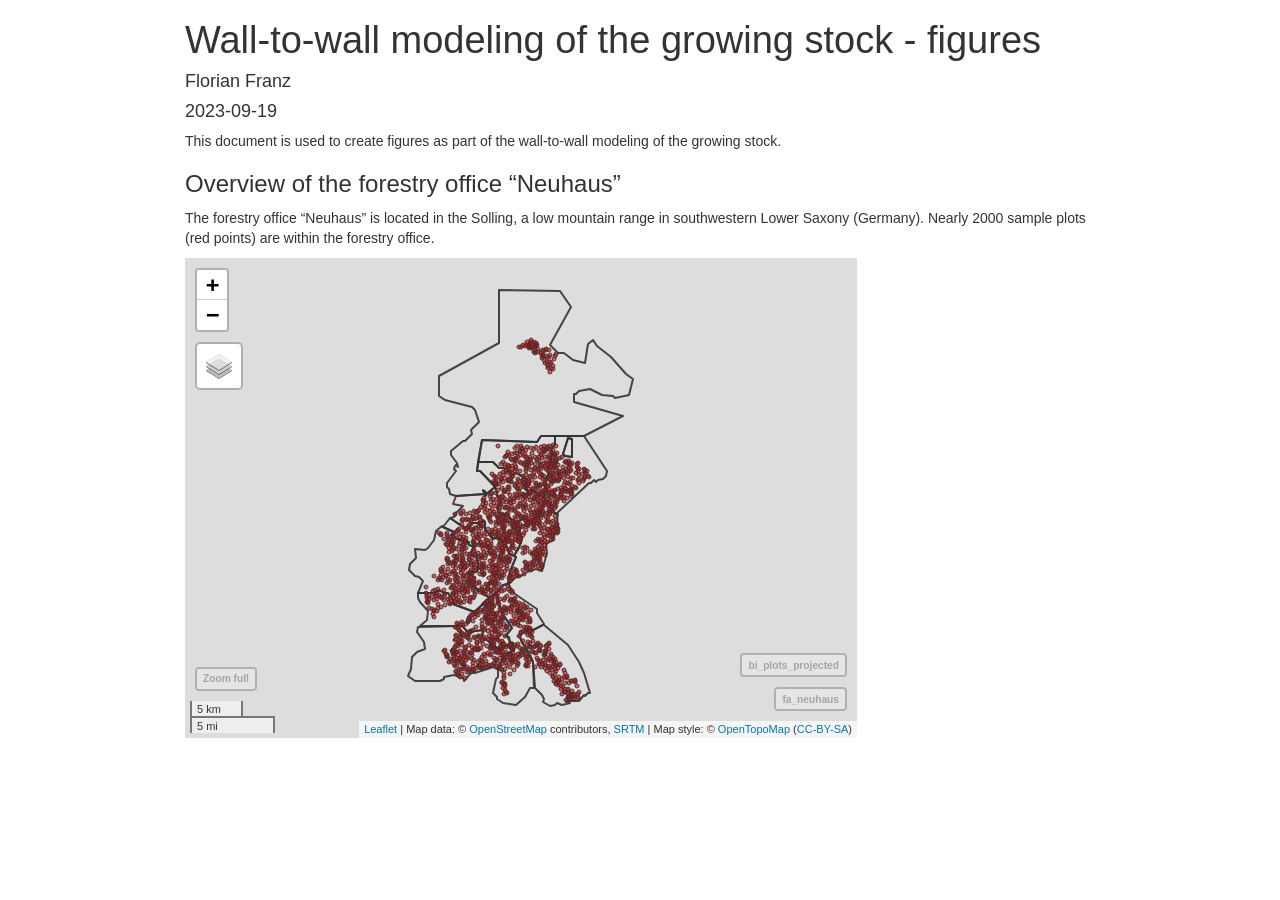
==== commit cfa9912f: "update the figures document" ====
--- a/docs/index.html
+++ b/docs/index.html
@@ -228,6 +228,5113 @@
 }
 </style>
 <script src="[data-uri]"></script>
+<script>(function() {
+  // If window.HTMLWidgets is already defined, then use it; otherwise create a
+  // new object. This allows preceding code to set options that affect the
+  // initialization process (though none currently exist).
+  window.HTMLWidgets = window.HTMLWidgets || {};
+
+  // See if we're running in a viewer pane. If not, we're in a web browser.
+  var viewerMode = window.HTMLWidgets.viewerMode =
+      /\bviewer_pane=1\b/.test(window.location);
+
+  // See if we're running in Shiny mode. If not, it's a static document.
+  // Note that static widgets can appear in both Shiny and static modes, but
+  // obviously, Shiny widgets can only appear in Shiny apps/documents.
+  var shinyMode = window.HTMLWidgets.shinyMode =
+      typeof(window.Shiny) !== "undefined" && !!window.Shiny.outputBindings;
+
+  // We can't count on jQuery being available, so we implement our own
+  // version if necessary.
+  function querySelectorAll(scope, selector) {
+    if (typeof(jQuery) !== "undefined" && scope instanceof jQuery) {
+      return scope.find(selector);
+    }
+    if (scope.querySelectorAll) {
+      return scope.querySelectorAll(selector);
+    }
+  }
+
+  function asArray(value) {
+    if (value === null)
+      return [];
+    if ($.isArray(value))
+      return value;
+    return [value];
+  }
+
+  // Implement jQuery's extend
+  function extend(target /*, ... */) {
+    if (arguments.length == 1) {
+      return target;
+    }
+    for (var i = 1; i < arguments.length; i++) {
+      var source = arguments[i];
+      for (var prop in source) {
+        if (source.hasOwnProperty(prop)) {
+          target[prop] = source[prop];
+        }
+      }
+    }
+    return target;
+  }
+
+  // IE8 doesn't support Array.forEach.
+  function forEach(values, callback, thisArg) {
+    if (values.forEach) {
+      values.forEach(callback, thisArg);
+    } else {
+      for (var i = 0; i < values.length; i++) {
+        callback.call(thisArg, values[i], i, values);
+      }
+    }
+  }
+
+  // Replaces the specified method with the return value of funcSource.
+  //
+  // Note that funcSource should not BE the new method, it should be a function
+  // that RETURNS the new method. funcSource receives a single argument that is
+  // the overridden method, it can be called from the new method. The overridden
+  // method can be called like a regular function, it has the target permanently
+  // bound to it so "this" will work correctly.
+  function overrideMethod(target, methodName, funcSource) {
+    var superFunc = target[methodName] || function() {};
+    var superFuncBound = function() {
+      return superFunc.apply(target, arguments);
+    };
+    target[methodName] = funcSource(superFuncBound);
+  }
+
+  // Add a method to delegator that, when invoked, calls
+  // delegatee.methodName. If there is no such method on
+  // the delegatee, but there was one on delegator before
+  // delegateMethod was called, then the original version
+  // is invoked instead.
+  // For example:
+  //
+  // var a = {
+  //   method1: function() { console.log('a1'); }
+  //   method2: function() { console.log('a2'); }
+  // };
+  // var b = {
+  //   method1: function() { console.log('b1'); }
+  // };
+  // delegateMethod(a, b, "method1");
+  // delegateMethod(a, b, "method2");
+  // a.method1();
+  // a.method2();
+  //
+  // The output would be "b1", "a2".
+  function delegateMethod(delegator, delegatee, methodName) {
+    var inherited = delegator[methodName];
+    delegator[methodName] = function() {
+      var target = delegatee;
+      var method = delegatee[methodName];
+
+      // The method doesn't exist on the delegatee. Instead,
+      // call the method on the delegator, if it exists.
+      if (!method) {
+        target = delegator;
+        method = inherited;
+      }
+
+      if (method) {
+        return method.apply(target, arguments);
+      }
+    };
+  }
+
+  // Implement a vague facsimilie of jQuery's data method
+  function elementData(el, name, value) {
+    if (arguments.length == 2) {
+      return el["htmlwidget_data_" + name];
+    } else if (arguments.length == 3) {
+      el["htmlwidget_data_" + name] = value;
+      return el;
+    } else {
+      throw new Error("Wrong number of arguments for elementData: " +
+        arguments.length);
+    }
+  }
+
+  // http://stackoverflow.com/questions/3446170/escape-string-for-use-in-javascript-regex
+  function escapeRegExp(str) {
+    return str.replace(/[\-\[\]\/\{\}\(\)\*\+\?\.\\\^\$\|]/g, "\\$&");
+  }
+
+  function hasClass(el, className) {
+    var re = new RegExp("\\b" + escapeRegExp(className) + "\\b");
+    return re.test(el.className);
+  }
+
+  // elements - array (or array-like object) of HTML elements
+  // className - class name to test for
+  // include - if true, only return elements with given className;
+  //   if false, only return elements *without* given className
+  function filterByClass(elements, className, include) {
+    var results = [];
+    for (var i = 0; i < elements.length; i++) {
+      if (hasClass(elements[i], className) == include)
+        results.push(elements[i]);
+    }
+    return results;
+  }
+
+  function on(obj, eventName, func) {
+    if (obj.addEventListener) {
+      obj.addEventListener(eventName, func, false);
+    } else if (obj.attachEvent) {
+      obj.attachEvent(eventName, func);
+    }
+  }
+
+  function off(obj, eventName, func) {
+    if (obj.removeEventListener)
+      obj.removeEventListener(eventName, func, false);
+    else if (obj.detachEvent) {
+      obj.detachEvent(eventName, func);
+    }
+  }
+
+  // Translate array of values to top/right/bottom/left, as usual with
+  // the "padding" CSS property
+  // https://developer.mozilla.org/en-US/docs/Web/CSS/padding
+  function unpackPadding(value) {
+    if (typeof(value) === "number")
+      value = [value];
+    if (value.length === 1) {
+      return {top: value[0], right: value[0], bottom: value[0], left: value[0]};
+    }
+    if (value.length === 2) {
+      return {top: value[0], right: value[1], bottom: value[0], left: value[1]};
+    }
+    if (value.length === 3) {
+      return {top: value[0], right: value[1], bottom: value[2], left: value[1]};
+    }
+    if (value.length === 4) {
+      return {top: value[0], right: value[1], bottom: value[2], left: value[3]};
+    }
+  }
+
+  // Convert an unpacked padding object to a CSS value
+  function paddingToCss(paddingObj) {
+    return paddingObj.top + "px " + paddingObj.right + "px " + paddingObj.bottom + "px " + paddingObj.left + "px";
+  }
+
+  // Makes a number suitable for CSS
+  function px(x) {
+    if (typeof(x) === "number")
+      return x + "px";
+    else
+      return x;
+  }
+
+  // Retrieves runtime widget sizing information for an element.
+  // The return value is either null, or an object with fill, padding,
+  // defaultWidth, defaultHeight fields.
+  function sizingPolicy(el) {
+    var sizingEl = document.querySelector("script[data-for='" + el.id + "'][type='application/htmlwidget-sizing']");
+    if (!sizingEl)
+      return null;
+    var sp = JSON.parse(sizingEl.textContent || sizingEl.text || "{}");
+    if (viewerMode) {
+      return sp.viewer;
+    } else {
+      return sp.browser;
+    }
+  }
+
+  // @param tasks Array of strings (or falsy value, in which case no-op).
+  //   Each element must be a valid JavaScript expression that yields a
+  //   function. Or, can be an array of objects with "code" and "data"
+  //   properties; in this case, the "code" property should be a string
+  //   of JS that's an expr that yields a function, and "data" should be
+  //   an object that will be added as an additional argument when that
+  //   function is called.
+  // @param target The object that will be "this" for each function
+  //   execution.
+  // @param args Array of arguments to be passed to the functions. (The
+  //   same arguments will be passed to all functions.)
+  function evalAndRun(tasks, target, args) {
+    if (tasks) {
+      forEach(tasks, function(task) {
+        var theseArgs = args;
+        if (typeof(task) === "object") {
+          theseArgs = theseArgs.concat([task.data]);
+          task = task.code;
+        }
+        var taskFunc = tryEval(task);
+        if (typeof(taskFunc) !== "function") {
+          throw new Error("Task must be a function! Source:\n" + task);
+        }
+        taskFunc.apply(target, theseArgs);
+      });
+    }
+  }
+
+  // Attempt eval() both with and without enclosing in parentheses.
+  // Note that enclosing coerces a function declaration into
+  // an expression that eval() can parse
+  // (otherwise, a SyntaxError is thrown)
+  function tryEval(code) {
+    var result = null;
+    try {
+      result = eval("(" + code + ")");
+    } catch(error) {
+      if (!(error instanceof SyntaxError)) {
+        throw error;
+      }
+      try {
+        result = eval(code);
+      } catch(e) {
+        if (e instanceof SyntaxError) {
+          throw error;
+        } else {
+          throw e;
+        }
+      }
+    }
+    return result;
+  }
+
+  function initSizing(el) {
+    var sizing = sizingPolicy(el);
+    if (!sizing)
+      return;
+
+    var cel = document.getElementById("htmlwidget_container");
+    if (!cel)
+      return;
+
+    if (typeof(sizing.padding) !== "undefined") {
+      document.body.style.margin = "0";
+      document.body.style.padding = paddingToCss(unpackPadding(sizing.padding));
+    }
+
+    if (sizing.fill) {
+      document.body.style.overflow = "hidden";
+      document.body.style.width = "100%";
+      document.body.style.height = "100%";
+      document.documentElement.style.width = "100%";
+      document.documentElement.style.height = "100%";
+      cel.style.position = "absolute";
+      var pad = unpackPadding(sizing.padding);
+      cel.style.top = pad.top + "px";
+      cel.style.right = pad.right + "px";
+      cel.style.bottom = pad.bottom + "px";
+      cel.style.left = pad.left + "px";
+      el.style.width = "100%";
+      el.style.height = "100%";
+
+      return {
+        getWidth: function() { return cel.getBoundingClientRect().width; },
+        getHeight: function() { return cel.getBoundingClientRect().height; }
+      };
+
+    } else {
+      el.style.width = px(sizing.width);
+      el.style.height = px(sizing.height);
+
+      return {
+        getWidth: function() { return cel.getBoundingClientRect().width; },
+        getHeight: function() { return cel.getBoundingClientRect().height; }
+      };
+    }
+  }
+
+  // Default implementations for methods
+  var defaults = {
+    find: function(scope) {
+      return querySelectorAll(scope, "." + this.name);
+    },
+    renderError: function(el, err) {
+      var $el = $(el);
+
+      this.clearError(el);
+
+      // Add all these error classes, as Shiny does
+      var errClass = "shiny-output-error";
+      if (err.type !== null) {
+        // use the classes of the error condition as CSS class names
+        errClass = errClass + " " + $.map(asArray(err.type), function(type) {
+          return errClass + "-" + type;
+        }).join(" ");
+      }
+      errClass = errClass + " htmlwidgets-error";
+
+      // Is el inline or block? If inline or inline-block, just display:none it
+      // and add an inline error.
+      var display = $el.css("display");
+      $el.data("restore-display-mode", display);
+
+      if (display === "inline" || display === "inline-block") {
+        $el.hide();
+        if (err.message !== "") {
+          var errorSpan = $("<span>").addClass(errClass);
+          errorSpan.text(err.message);
+          $el.after(errorSpan);
+        }
+      } else if (display === "block") {
+        // If block, add an error just after the el, set visibility:none on the
+        // el, and position the error to be on top of the el.
+        // Mark it with a unique ID and CSS class so we can remove it later.
+        $el.css("visibility", "hidden");
+        if (err.message !== "") {
+          var errorDiv = $("<div>").addClass(errClass).css("position", "absolute")
+            .css("top", el.offsetTop)
+            .css("left", el.offsetLeft)
+            // setting width can push out the page size, forcing otherwise
+            // unnecessary scrollbars to appear and making it impossible for
+            // the element to shrink; so use max-width instead
+            .css("maxWidth", el.offsetWidth)
+            .css("height", el.offsetHeight);
+          errorDiv.text(err.message);
+          $el.after(errorDiv);
+
+          // Really dumb way to keep the size/position of the error in sync with
+          // the parent element as the window is resized or whatever.
+          var intId = setInterval(function() {
+            if (!errorDiv[0].parentElement) {
+              clearInterval(intId);
+              return;
+            }
+            errorDiv
+              .css("top", el.offsetTop)
+              .css("left", el.offsetLeft)
+              .css("maxWidth", el.offsetWidth)
+              .css("height", el.offsetHeight);
+          }, 500);
+        }
+      }
+    },
+    clearError: function(el) {
+      var $el = $(el);
+      var display = $el.data("restore-display-mode");
+      $el.data("restore-display-mode", null);
+
+      if (display === "inline" || display === "inline-block") {
+        if (display)
+          $el.css("display", display);
+        $(el.nextSibling).filter(".htmlwidgets-error").remove();
+      } else if (display === "block"){
+        $el.css("visibility", "inherit");
+        $(el.nextSibling).filter(".htmlwidgets-error").remove();
+      }
+    },
+    sizing: {}
+  };
+
+  // Called by widget bindings to register a new type of widget. The definition
+  // object can contain the following properties:
+  // - name (required) - A string indicating the binding name, which will be
+  //   used by default as the CSS classname to look for.
+  // - initialize (optional) - A function(el) that will be called once per
+  //   widget element; if a value is returned, it will be passed as the third
+  //   value to renderValue.
+  // - renderValue (required) - A function(el, data, initValue) that will be
+  //   called with data. Static contexts will cause this to be called once per
+  //   element; Shiny apps will cause this to be called multiple times per
+  //   element, as the data changes.
+  window.HTMLWidgets.widget = function(definition) {
+    if (!definition.name) {
+      throw new Error("Widget must have a name");
+    }
+    if (!definition.type) {
+      throw new Error("Widget must have a type");
+    }
+    // Currently we only support output widgets
+    if (definition.type !== "output") {
+      throw new Error("Unrecognized widget type '" + definition.type + "'");
+    }
+    // TODO: Verify that .name is a valid CSS classname
+
+    // Support new-style instance-bound definitions. Old-style class-bound
+    // definitions have one widget "object" per widget per type/class of
+    // widget; the renderValue and resize methods on such widget objects
+    // take el and instance arguments, because the widget object can't
+    // store them. New-style instance-bound definitions have one widget
+    // object per widget instance; the definition that's passed in doesn't
+    // provide renderValue or resize methods at all, just the single method
+    //   factory(el, width, height)
+    // which returns an object that has renderValue(x) and resize(w, h).
+    // This enables a far more natural programming style for the widget
+    // author, who can store per-instance state using either OO-style
+    // instance fields or functional-style closure variables (I guess this
+    // is in contrast to what can only be called C-style pseudo-OO which is
+    // what we required before).
+    if (definition.factory) {
+      definition = createLegacyDefinitionAdapter(definition);
+    }
+
+    if (!definition.renderValue) {
+      throw new Error("Widget must have a renderValue function");
+    }
+
+    // For static rendering (non-Shiny), use a simple widget registration
+    // scheme. We also use this scheme for Shiny apps/documents that also
+    // contain static widgets.
+    window.HTMLWidgets.widgets = window.HTMLWidgets.widgets || [];
+    // Merge defaults into the definition; don't mutate the original definition.
+    var staticBinding = extend({}, defaults, definition);
+    overrideMethod(staticBinding, "find", function(superfunc) {
+      return function(scope) {
+        var results = superfunc(scope);
+        // Filter out Shiny outputs, we only want the static kind
+        return filterByClass(results, "html-widget-output", false);
+      };
+    });
+    window.HTMLWidgets.widgets.push(staticBinding);
+
+    if (shinyMode) {
+      // Shiny is running. Register the definition with an output binding.
+      // The definition itself will not be the output binding, instead
+      // we will make an output binding object that delegates to the
+      // definition. This is because we foolishly used the same method
+      // name (renderValue) for htmlwidgets definition and Shiny bindings
+      // but they actually have quite different semantics (the Shiny
+      // bindings receive data that includes lots of metadata that it
+      // strips off before calling htmlwidgets renderValue). We can't
+      // just ignore the difference because in some widgets it's helpful
+      // to call this.renderValue() from inside of resize(), and if
+      // we're not delegating, then that call will go to the Shiny
+      // version instead of the htmlwidgets version.
+
+      // Merge defaults with definition, without mutating either.
+      var bindingDef = extend({}, defaults, definition);
+
+      // This object will be our actual Shiny binding.
+      var shinyBinding = new Shiny.OutputBinding();
+
+      // With a few exceptions, we'll want to simply use the bindingDef's
+      // version of methods if they are available, otherwise fall back to
+      // Shiny's defaults. NOTE: If Shiny's output bindings gain additional
+      // methods in the future, and we want them to be overrideable by
+      // HTMLWidget binding definitions, then we'll need to add them to this
+      // list.
+      delegateMethod(shinyBinding, bindingDef, "getId");
+      delegateMethod(shinyBinding, bindingDef, "onValueChange");
+      delegateMethod(shinyBinding, bindingDef, "onValueError");
+      delegateMethod(shinyBinding, bindingDef, "renderError");
+      delegateMethod(shinyBinding, bindingDef, "clearError");
+      delegateMethod(shinyBinding, bindingDef, "showProgress");
+
+      // The find, renderValue, and resize are handled differently, because we
+      // want to actually decorate the behavior of the bindingDef methods.
+
+      shinyBinding.find = function(scope) {
+        var results = bindingDef.find(scope);
+
+        // Only return elements that are Shiny outputs, not static ones
+        var dynamicResults = results.filter(".html-widget-output");
+
+        // It's possible that whatever caused Shiny to think there might be
+        // new dynamic outputs, also caused there to be new static outputs.
+        // Since there might be lots of different htmlwidgets bindings, we
+        // schedule execution for later--no need to staticRender multiple
+        // times.
+        if (results.length !== dynamicResults.length)
+          scheduleStaticRender();
+
+        return dynamicResults;
+      };
+
+      // Wrap renderValue to handle initialization, which unfortunately isn't
+      // supported natively by Shiny at the time of this writing.
+
+      shinyBinding.renderValue = function(el, data) {
+        Shiny.renderDependencies(data.deps);
+        // Resolve strings marked as javascript literals to objects
+        if (!(data.evals instanceof Array)) data.evals = [data.evals];
+        for (var i = 0; data.evals && i < data.evals.length; i++) {
+          window.HTMLWidgets.evaluateStringMember(data.x, data.evals[i]);
+        }
+        if (!bindingDef.renderOnNullValue) {
+          if (data.x === null) {
+            el.style.visibility = "hidden";
+            return;
+          } else {
+            el.style.visibility = "inherit";
+          }
+        }
+        if (!elementData(el, "initialized")) {
+          initSizing(el);
+
+          elementData(el, "initialized", true);
+          if (bindingDef.initialize) {
+            var rect = el.getBoundingClientRect();
+            var result = bindingDef.initialize(el, rect.width, rect.height);
+            elementData(el, "init_result", result);
+          }
+        }
+        bindingDef.renderValue(el, data.x, elementData(el, "init_result"));
+        evalAndRun(data.jsHooks.render, elementData(el, "init_result"), [el, data.x]);
+      };
+
+      // Only override resize if bindingDef implements it
+      if (bindingDef.resize) {
+        shinyBinding.resize = function(el, width, height) {
+          // Shiny can call resize before initialize/renderValue have been
+          // called, which doesn't make sense for widgets.
+          if (elementData(el, "initialized")) {
+            bindingDef.resize(el, width, height, elementData(el, "init_result"));
+          }
+        };
+      }
+
+      Shiny.outputBindings.register(shinyBinding, bindingDef.name);
+    }
+  };
+
+  var scheduleStaticRenderTimerId = null;
+  function scheduleStaticRender() {
+    if (!scheduleStaticRenderTimerId) {
+      scheduleStaticRenderTimerId = setTimeout(function() {
+        scheduleStaticRenderTimerId = null;
+        window.HTMLWidgets.staticRender();
+      }, 1);
+    }
+  }
+
+  // Render static widgets after the document finishes loading
+  // Statically render all elements that are of this widget's class
+  window.HTMLWidgets.staticRender = function() {
+    var bindings = window.HTMLWidgets.widgets || [];
+    forEach(bindings, function(binding) {
+      var matches = binding.find(document.documentElement);
+      forEach(matches, function(el) {
+        var sizeObj = initSizing(el, binding);
+
+        var getSize = function(el) {
+          if (sizeObj) {
+            return {w: sizeObj.getWidth(), h: sizeObj.getHeight()}
+          } else {
+            var rect = el.getBoundingClientRect();
+            return {w: rect.width, h: rect.height}
+          }
+        };
+
+        if (hasClass(el, "html-widget-static-bound"))
+          return;
+        el.className = el.className + " html-widget-static-bound";
+
+        var initResult;
+        if (binding.initialize) {
+          var size = getSize(el);
+          initResult = binding.initialize(el, size.w, size.h);
+          elementData(el, "init_result", initResult);
+        }
+
+        if (binding.resize) {
+          var lastSize = getSize(el);
+          var resizeHandler = function(e) {
+            var size = getSize(el);
+            if (size.w === 0 && size.h === 0)
+              return;
+            if (size.w === lastSize.w && size.h === lastSize.h)
+              return;
+            lastSize = size;
+            binding.resize(el, size.w, size.h, initResult);
+          };
+
+          on(window, "resize", resizeHandler);
+
+          // This is needed for cases where we're running in a Shiny
+          // app, but the widget itself is not a Shiny output, but
+          // rather a simple static widget. One example of this is
+          // an rmarkdown document that has runtime:shiny and widget
+          // that isn't in a render function. Shiny only knows to
+          // call resize handlers for Shiny outputs, not for static
+          // widgets, so we do it ourselves.
+          if (window.jQuery) {
+            window.jQuery(document).on(
+              "shown.htmlwidgets shown.bs.tab.htmlwidgets shown.bs.collapse.htmlwidgets",
+              resizeHandler
+            );
+            window.jQuery(document).on(
+              "hidden.htmlwidgets hidden.bs.tab.htmlwidgets hidden.bs.collapse.htmlwidgets",
+              resizeHandler
+            );
+          }
+
+          // This is needed for the specific case of ioslides, which
+          // flips slides between display:none and display:block.
+          // Ideally we would not have to have ioslide-specific code
+          // here, but rather have ioslides raise a generic event,
+          // but the rmarkdown package just went to CRAN so the
+          // window to getting that fixed may be long.
+          if (window.addEventListener) {
+            // It's OK to limit this to window.addEventListener
+            // browsers because ioslides itself only supports
+            // such browsers.
+            on(document, "slideenter", resizeHandler);
+            on(document, "slideleave", resizeHandler);
+          }
+        }
+
+        var scriptData = document.querySelector("script[data-for='" + el.id + "'][type='application/json']");
+        if (scriptData) {
+          var data = JSON.parse(scriptData.textContent || scriptData.text);
+          // Resolve strings marked as javascript literals to objects
+          if (!(data.evals instanceof Array)) data.evals = [data.evals];
+          for (var k = 0; data.evals && k < data.evals.length; k++) {
+            window.HTMLWidgets.evaluateStringMember(data.x, data.evals[k]);
+          }
+          binding.renderValue(el, data.x, initResult);
+          evalAndRun(data.jsHooks.render, initResult, [el, data.x]);
+        }
+      });
+    });
+
+    invokePostRenderHandlers();
+  }
+
+
+  function has_jQuery3() {
+    if (!window.jQuery) {
+      return false;
+    }
+    var $version = window.jQuery.fn.jquery;
+    var $major_version = parseInt($version.split(".")[0]);
+    return $major_version >= 3;
+  }
+
+  /*
+  / Shiny 1.4 bumped jQuery from 1.x to 3.x which means jQuery's
+  / on-ready handler (i.e., $(fn)) is now asyncronous (i.e., it now
+  / really means $(setTimeout(fn)).
+  / https://jquery.com/upgrade-guide/3.0/#breaking-change-document-ready-handlers-are-now-asynchronous
+  /
+  / Since Shiny uses $() to schedule initShiny, shiny>=1.4 calls initShiny
+  / one tick later than it did before, which means staticRender() is
+  / called renderValue() earlier than (advanced) widget authors might be expecting.
+  / https://github.com/rstudio/shiny/issues/2630
+  /
+  / For a concrete example, leaflet has some methods (e.g., updateBounds)
+  / which reference Shiny methods registered in initShiny (e.g., setInputValue).
+  / Since leaflet is privy to this life-cycle, it knows to use setTimeout() to
+  / delay execution of those methods (until Shiny methods are ready)
+  / https://github.com/rstudio/leaflet/blob/18ec981/javascript/src/index.js#L266-L268
+  /
+  / Ideally widget authors wouldn't need to use this setTimeout() hack that
+  / leaflet uses to call Shiny methods on a staticRender(). In the long run,
+  / the logic initShiny should be broken up so that method registration happens
+  / right away, but binding happens later.
+  */
+  function maybeStaticRenderLater() {
+    if (shinyMode && has_jQuery3()) {
+      window.jQuery(window.HTMLWidgets.staticRender);
+    } else {
+      window.HTMLWidgets.staticRender();
+    }
+  }
+
+  if (document.addEventListener) {
+    document.addEventListener("DOMContentLoaded", function() {
+      document.removeEventListener("DOMContentLoaded", arguments.callee, false);
+      maybeStaticRenderLater();
+    }, false);
+  } else if (document.attachEvent) {
+    document.attachEvent("onreadystatechange", function() {
+      if (document.readyState === "complete") {
+        document.detachEvent("onreadystatechange", arguments.callee);
+        maybeStaticRenderLater();
+      }
+    });
+  }
+
+
+  window.HTMLWidgets.getAttachmentUrl = function(depname, key) {
+    // If no key, default to the first item
+    if (typeof(key) === "undefined")
+      key = 1;
+
+    var link = document.getElementById(depname + "-" + key + "-attachment");
+    if (!link) {
+      throw new Error("Attachment " + depname + "/" + key + " not found in document");
+    }
+    return link.getAttribute("href");
+  };
+
+  window.HTMLWidgets.dataframeToD3 = function(df) {
+    var names = [];
+    var length;
+    for (var name in df) {
+        if (df.hasOwnProperty(name))
+            names.push(name);
+        if (typeof(df[name]) !== "object" || typeof(df[name].length) === "undefined") {
+            throw new Error("All fields must be arrays");
+        } else if (typeof(length) !== "undefined" && length !== df[name].length) {
+            throw new Error("All fields must be arrays of the same length");
+        }
+        length = df[name].length;
+    }
+    var results = [];
+    var item;
+    for (var row = 0; row < length; row++) {
+        item = {};
+        for (var col = 0; col < names.length; col++) {
+            item[names[col]] = df[names[col]][row];
+        }
+        results.push(item);
+    }
+    return results;
+  };
+
+  window.HTMLWidgets.transposeArray2D = function(array) {
+      if (array.length === 0) return array;
+      var newArray = array[0].map(function(col, i) {
+          return array.map(function(row) {
+              return row[i]
+          })
+      });
+      return newArray;
+  };
+  // Split value at splitChar, but allow splitChar to be escaped
+  // using escapeChar. Any other characters escaped by escapeChar
+  // will be included as usual (including escapeChar itself).
+  function splitWithEscape(value, splitChar, escapeChar) {
+    var results = [];
+    var escapeMode = false;
+    var currentResult = "";
+    for (var pos = 0; pos < value.length; pos++) {
+      if (!escapeMode) {
+        if (value[pos] === splitChar) {
+          results.push(currentResult);
+          currentResult = "";
+        } else if (value[pos] === escapeChar) {
+          escapeMode = true;
+        } else {
+          currentResult += value[pos];
+        }
+      } else {
+        currentResult += value[pos];
+        escapeMode = false;
+      }
+    }
+    if (currentResult !== "") {
+      results.push(currentResult);
+    }
+    return results;
+  }
+  // Function authored by Yihui/JJ Allaire
+  window.HTMLWidgets.evaluateStringMember = function(o, member) {
+    var parts = splitWithEscape(member, '.', '\\');
+    for (var i = 0, l = parts.length; i < l; i++) {
+      var part = parts[i];
+      // part may be a character or 'numeric' member name
+      if (o !== null && typeof o === "object" && part in o) {
+        if (i == (l - 1)) { // if we are at the end of the line then evalulate
+          if (typeof o[part] === "string")
+            o[part] = tryEval(o[part]);
+        } else { // otherwise continue to next embedded object
+          o = o[part];
+        }
+      }
+    }
+  };
+
+  // Retrieve the HTMLWidget instance (i.e. the return value of an
+  // HTMLWidget binding's initialize() or factory() function)
+  // associated with an element, or null if none.
+  window.HTMLWidgets.getInstance = function(el) {
+    return elementData(el, "init_result");
+  };
+
+  // Finds the first element in the scope that matches the selector,
+  // and returns the HTMLWidget instance (i.e. the return value of
+  // an HTMLWidget binding's initialize() or factory() function)
+  // associated with that element, if any. If no element matches the
+  // selector, or the first matching element has no HTMLWidget
+  // instance associated with it, then null is returned.
+  //
+  // The scope argument is optional, and defaults to window.document.
+  window.HTMLWidgets.find = function(scope, selector) {
+    if (arguments.length == 1) {
+      selector = scope;
+      scope = document;
+    }
+
+    var el = scope.querySelector(selector);
+    if (el === null) {
+      return null;
+    } else {
+      return window.HTMLWidgets.getInstance(el);
+    }
+  };
+
+  // Finds all elements in the scope that match the selector, and
+  // returns the HTMLWidget instances (i.e. the return values of
+  // an HTMLWidget binding's initialize() or factory() function)
+  // associated with the elements, in an array. If elements that
+  // match the selector don't have an associated HTMLWidget
+  // instance, the returned array will contain nulls.
+  //
+  // The scope argument is optional, and defaults to window.document.
+  window.HTMLWidgets.findAll = function(scope, selector) {
+    if (arguments.length == 1) {
+      selector = scope;
+      scope = document;
+    }
+
+    var nodes = scope.querySelectorAll(selector);
+    var results = [];
+    for (var i = 0; i < nodes.length; i++) {
+      results.push(window.HTMLWidgets.getInstance(nodes[i]));
+    }
+    return results;
+  };
+
+  var postRenderHandlers = [];
+  function invokePostRenderHandlers() {
+    while (postRenderHandlers.length) {
+      var handler = postRenderHandlers.shift();
+      if (handler) {
+        handler();
+      }
+    }
+  }
+
+  // Register the given callback function to be invoked after the
+  // next time static widgets are rendered.
+  window.HTMLWidgets.addPostRenderHandler = function(callback) {
+    postRenderHandlers.push(callback);
+  };
+
+  // Takes a new-style instance-bound definition, and returns an
+  // old-style class-bound definition. This saves us from having
+  // to rewrite all the logic in this file to accomodate both
+  // types of definitions.
+  function createLegacyDefinitionAdapter(defn) {
+    var result = {
+      name: defn.name,
+      type: defn.type,
+      initialize: function(el, width, height) {
+        return defn.factory(el, width, height);
+      },
+      renderValue: function(el, x, instance) {
+        return instance.renderValue(x);
+      },
+      resize: function(el, width, height, instance) {
+        return instance.resize(width, height);
+      }
+    };
+
+    if (defn.find)
+      result.find = defn.find;
+    if (defn.renderError)
+      result.renderError = defn.renderError;
+    if (defn.clearError)
+      result.clearError = defn.clearError;
+
+    return result;
+  }
+})();
+</script>
+<style type="text/css">.leaflet-pane,.leaflet-tile,.leaflet-marker-icon,.leaflet-marker-shadow,.leaflet-tile-container,.leaflet-pane > svg,.leaflet-pane > canvas,.leaflet-zoom-box,.leaflet-image-layer,.leaflet-layer {position: absolute;left: 0;top: 0;}.leaflet-container {overflow: hidden;}.leaflet-tile,.leaflet-marker-icon,.leaflet-marker-shadow {-webkit-user-select: none;-moz-user-select: none;user-select: none;-webkit-user-drag: none;}.leaflet-safari .leaflet-tile {image-rendering: -webkit-optimize-contrast;}.leaflet-safari .leaflet-tile-container {width: 1600px;height: 1600px;-webkit-transform-origin: 0 0;}.leaflet-marker-icon,.leaflet-marker-shadow {display: block;}.leaflet-container .leaflet-overlay-pane svg,.leaflet-container .leaflet-marker-pane img,.leaflet-container .leaflet-shadow-pane img,.leaflet-container .leaflet-tile-pane img,.leaflet-container img.leaflet-image-layer {max-width: none !important;max-height: none !important;}.leaflet-container.leaflet-touch-zoom {-ms-touch-action: pan-x pan-y;touch-action: pan-x pan-y;}.leaflet-container.leaflet-touch-drag {-ms-touch-action: pinch-zoom;touch-action: none;touch-action: pinch-zoom;}.leaflet-container.leaflet-touch-drag.leaflet-touch-zoom {-ms-touch-action: none;touch-action: none;}.leaflet-container {-webkit-tap-highlight-color: transparent;}.leaflet-container a {-webkit-tap-highlight-color: rgba(51, 181, 229, 0.4);}.leaflet-tile {filter: inherit;visibility: hidden;}.leaflet-tile-loaded {visibility: inherit;}.leaflet-zoom-box {width: 0;height: 0;-moz-box-sizing: border-box;box-sizing: border-box;z-index: 800;}.leaflet-overlay-pane svg {-moz-user-select: none;}.leaflet-pane { z-index: 400; }.leaflet-tile-pane { z-index: 200; }.leaflet-overlay-pane { z-index: 400; }.leaflet-shadow-pane { z-index: 500; }.leaflet-marker-pane { z-index: 600; }.leaflet-tooltip-pane { z-index: 650; }.leaflet-popup-pane { z-index: 700; }.leaflet-map-pane canvas { z-index: 100; }.leaflet-map-pane svg { z-index: 200; }.leaflet-vml-shape {width: 1px;height: 1px;}.lvml {behavior: url(#default#VML);display: inline-block;position: absolute;}.leaflet-control {position: relative;z-index: 800;pointer-events: visiblePainted; pointer-events: auto;}.leaflet-top,.leaflet-bottom {position: absolute;z-index: 1000;pointer-events: none;}.leaflet-top {top: 0;}.leaflet-right {right: 0;}.leaflet-bottom {bottom: 0;}.leaflet-left {left: 0;}.leaflet-control {float: left;clear: both;}.leaflet-right .leaflet-control {float: right;}.leaflet-top .leaflet-control {margin-top: 10px;}.leaflet-bottom .leaflet-control {margin-bottom: 10px;}.leaflet-left .leaflet-control {margin-left: 10px;}.leaflet-right .leaflet-control {margin-right: 10px;}.leaflet-fade-anim .leaflet-tile {will-change: opacity;}.leaflet-fade-anim .leaflet-popup {opacity: 0;-webkit-transition: opacity 0.2s linear;-moz-transition: opacity 0.2s linear;-o-transition: opacity 0.2s linear;transition: opacity 0.2s linear;}.leaflet-fade-anim .leaflet-map-pane .leaflet-popup {opacity: 1;}.leaflet-zoom-animated {-webkit-transform-origin: 0 0;-ms-transform-origin: 0 0;transform-origin: 0 0;}.leaflet-zoom-anim .leaflet-zoom-animated {will-change: transform;}.leaflet-zoom-anim .leaflet-zoom-animated {-webkit-transition: -webkit-transform 0.25s cubic-bezier(0,0,0.25,1);-moz-transition: -moz-transform 0.25s cubic-bezier(0,0,0.25,1);-o-transition: -o-transform 0.25s cubic-bezier(0,0,0.25,1);transition: transform 0.25s cubic-bezier(0,0,0.25,1);}.leaflet-zoom-anim .leaflet-tile,.leaflet-pan-anim .leaflet-tile {-webkit-transition: none;-moz-transition: none;-o-transition: none;transition: none;}.leaflet-zoom-anim .leaflet-zoom-hide {visibility: hidden;}.leaflet-interactive {cursor: pointer;}.leaflet-grab {cursor: -webkit-grab;cursor: -moz-grab;}.leaflet-crosshair,.leaflet-crosshair .leaflet-interactive {cursor: crosshair;}.leaflet-popup-pane,.leaflet-control {cursor: auto;}.leaflet-dragging .leaflet-grab,.leaflet-dragging .leaflet-grab .leaflet-interactive,.leaflet-dragging .leaflet-marker-draggable {cursor: move;cursor: -webkit-grabbing;cursor: -moz-grabbing;}.leaflet-marker-icon,.leaflet-marker-shadow,.leaflet-image-layer,.leaflet-pane > svg path,.leaflet-tile-container {pointer-events: none;}.leaflet-marker-icon.leaflet-interactive,.leaflet-image-layer.leaflet-interactive,.leaflet-pane > svg path.leaflet-interactive {pointer-events: visiblePainted; pointer-events: auto;}.leaflet-container {background: #ddd;outline: 0;}.leaflet-container a {color: #0078A8;}.leaflet-container a.leaflet-active {outline: 2px solid orange;}.leaflet-zoom-box {border: 2px dotted #38f;background: rgba(255,255,255,0.5);}.leaflet-container {font: 12px/1.5 "Helvetica Neue", Arial, Helvetica, sans-serif;}.leaflet-bar {box-shadow: 0 1px 5px rgba(0,0,0,0.65);border-radius: 4px;}.leaflet-bar a,.leaflet-bar a:hover {background-color: #fff;border-bottom: 1px solid #ccc;width: 26px;height: 26px;line-height: 26px;display: block;text-align: center;text-decoration: none;color: black;}.leaflet-bar a,.leaflet-control-layers-toggle {background-position: 50% 50%;background-repeat: no-repeat;display: block;}.leaflet-bar a:hover {background-color: #f4f4f4;}.leaflet-bar a:first-child {border-top-left-radius: 4px;border-top-right-radius: 4px;}.leaflet-bar a:last-child {border-bottom-left-radius: 4px;border-bottom-right-radius: 4px;border-bottom: none;}.leaflet-bar a.leaflet-disabled {cursor: default;background-color: #f4f4f4;color: #bbb;}.leaflet-touch .leaflet-bar a {width: 30px;height: 30px;line-height: 30px;}.leaflet-touch .leaflet-bar a:first-child {border-top-left-radius: 2px;border-top-right-radius: 2px;}.leaflet-touch .leaflet-bar a:last-child {border-bottom-left-radius: 2px;border-bottom-right-radius: 2px;}.leaflet-control-zoom-in,.leaflet-control-zoom-out {font: bold 18px 'Lucida Console', Monaco, monospace;text-indent: 1px;}.leaflet-touch .leaflet-control-zoom-in, .leaflet-touch .leaflet-control-zoom-out {font-size: 22px;}.leaflet-control-layers {box-shadow: 0 1px 5px rgba(0,0,0,0.4);background: #fff;border-radius: 5px;}.leaflet-control-layers-toggle {background-image: url([data-uri]);width: 36px;height: 36px;}.leaflet-retina .leaflet-control-layers-toggle {background-image: url([data-uri]);background-size: 26px 26px;}.leaflet-touch .leaflet-control-layers-toggle {width: 44px;height: 44px;}.leaflet-control-layers .leaflet-control-layers-list,.leaflet-control-layers-expanded .leaflet-control-layers-toggle {display: none;}.leaflet-control-layers-expanded .leaflet-control-layers-list {display: block;position: relative;}.leaflet-control-layers-expanded {padding: 6px 10px 6px 6px;color: #333;background: #fff;}.leaflet-control-layers-scrollbar {overflow-y: scroll;overflow-x: hidden;padding-right: 5px;}.leaflet-control-layers-selector {margin-top: 2px;position: relative;top: 1px;}.leaflet-control-layers label {display: block;}.leaflet-control-layers-separator {height: 0;border-top: 1px solid #ddd;margin: 5px -10px 5px -6px;}.leaflet-default-icon-path {background-image: url([data-uri]);}.leaflet-container .leaflet-control-attribution {background: #fff;background: rgba(255, 255, 255, 0.7);margin: 0;}.leaflet-control-attribution,.leaflet-control-scale-line {padding: 0 5px;color: #333;}.leaflet-control-attribution a {text-decoration: none;}.leaflet-control-attribution a:hover {text-decoration: underline;}.leaflet-container .leaflet-control-attribution,.leaflet-container .leaflet-control-scale {font-size: 11px;}.leaflet-left .leaflet-control-scale {margin-left: 5px;}.leaflet-bottom .leaflet-control-scale {margin-bottom: 5px;}.leaflet-control-scale-line {border: 2px solid #777;border-top: none;line-height: 1.1;padding: 2px 5px 1px;font-size: 11px;white-space: nowrap;overflow: hidden;-moz-box-sizing: border-box;box-sizing: border-box;background: #fff;background: rgba(255, 255, 255, 0.5);}.leaflet-control-scale-line:not(:first-child) {border-top: 2px solid #777;border-bottom: none;margin-top: -2px;}.leaflet-control-scale-line:not(:first-child):not(:last-child) {border-bottom: 2px solid #777;}.leaflet-touch .leaflet-control-attribution,.leaflet-touch .leaflet-control-layers,.leaflet-touch .leaflet-bar {box-shadow: none;}.leaflet-touch .leaflet-control-layers,.leaflet-touch .leaflet-bar {border: 2px solid rgba(0,0,0,0.2);background-clip: padding-box;}.leaflet-popup {position: absolute;text-align: center;margin-bottom: 20px;}.leaflet-popup-content-wrapper {padding: 1px;text-align: left;border-radius: 12px;}.leaflet-popup-content {margin: 13px 19px;line-height: 1.4;}.leaflet-popup-content p {margin: 18px 0;}.leaflet-popup-tip-container {width: 40px;height: 20px;position: absolute;left: 50%;margin-left: -20px;overflow: hidden;pointer-events: none;}.leaflet-popup-tip {width: 17px;height: 17px;padding: 1px;margin: -10px auto 0;-webkit-transform: rotate(45deg);-moz-transform: rotate(45deg);-ms-transform: rotate(45deg);-o-transform: rotate(45deg);transform: rotate(45deg);}.leaflet-popup-content-wrapper,.leaflet-popup-tip {background: white;color: #333;box-shadow: 0 3px 14px rgba(0,0,0,0.4);}.leaflet-container a.leaflet-popup-close-button {position: absolute;top: 0;right: 0;padding: 4px 4px 0 0;border: none;text-align: center;width: 18px;height: 14px;font: 16px/14px Tahoma, Verdana, sans-serif;color: #c3c3c3;text-decoration: none;font-weight: bold;background: transparent;}.leaflet-container a.leaflet-popup-close-button:hover {color: #999;}.leaflet-popup-scrolled {overflow: auto;border-bottom: 1px solid #ddd;border-top: 1px solid #ddd;}.leaflet-oldie .leaflet-popup-content-wrapper {zoom: 1;}.leaflet-oldie .leaflet-popup-tip {width: 24px;margin: 0 auto;-ms-filter: "progid:DXImageTransform.Microsoft.Matrix(M11=0.70710678, M12=0.70710678, M21=-0.70710678, M22=0.70710678)";filter: progid:DXImageTransform.Microsoft.Matrix(M11=0.70710678, M12=0.70710678, M21=-0.70710678, M22=0.70710678);}.leaflet-oldie .leaflet-popup-tip-container {margin-top: -1px;}.leaflet-oldie .leaflet-control-zoom,.leaflet-oldie .leaflet-control-layers,.leaflet-oldie .leaflet-popup-content-wrapper,.leaflet-oldie .leaflet-popup-tip {border: 1px solid #999;}.leaflet-div-icon {background: #fff;border: 1px solid #666;}.leaflet-tooltip {position: absolute;padding: 6px;background-color: #fff;border: 1px solid #fff;border-radius: 3px;color: #222;white-space: nowrap;-webkit-user-select: none;-moz-user-select: none;-ms-user-select: none;user-select: none;pointer-events: none;box-shadow: 0 1px 3px rgba(0,0,0,0.4);}.leaflet-tooltip.leaflet-clickable {cursor: pointer;pointer-events: auto;}.leaflet-tooltip-top:before,.leaflet-tooltip-bottom:before,.leaflet-tooltip-left:before,.leaflet-tooltip-right:before {position: absolute;pointer-events: none;border: 6px solid transparent;background: transparent;content: "";}.leaflet-tooltip-bottom {margin-top: 6px;}.leaflet-tooltip-top {margin-top: -6px;}.leaflet-tooltip-bottom:before,.leaflet-tooltip-top:before {left: 50%;margin-left: -6px;}.leaflet-tooltip-top:before {bottom: 0;margin-bottom: -12px;border-top-color: #fff;}.leaflet-tooltip-bottom:before {top: 0;margin-top: -12px;margin-left: -6px;border-bottom-color: #fff;}.leaflet-tooltip-left {margin-left: -6px;}.leaflet-tooltip-right {margin-left: 6px;}.leaflet-tooltip-left:before,.leaflet-tooltip-right:before {top: 50%;margin-top: -6px;}.leaflet-tooltip-left:before {right: 0;margin-right: -12px;border-left-color: #fff;}.leaflet-tooltip-right:before {left: 0;margin-left: -12px;border-right-color: #fff;}</style>
+<script>/* @preserve
+ * Leaflet 1.3.1+Detached: ba6f97fff8647e724e4dfe66d2ed7da11f908989.ba6f97f, a JS library for interactive maps. https://leafletjs.com
+ * (c) 2010-2017 Vladimir Agafonkin, (c) 2010-2011 CloudMade
+ */
+!function(t,i){"object"==typeof exports&&"undefined"!=typeof module?i(exports):"function"==typeof define&&define.amd?define(["exports"],i):i(t.L={})}(this,function(t){"use strict";function i(t){var i,e,n,o;for(e=1,n=arguments.length;e<n;e++){o=arguments[e];for(i in o)t[i]=o[i]}return t}function e(t,i){var e=Array.prototype.slice;if(t.bind)return t.bind.apply(t,e.call(arguments,1));var n=e.call(arguments,2);return function(){return t.apply(i,n.length?n.concat(e.call(arguments)):arguments)}}function n(t){return t._leaflet_id=t._leaflet_id||++ti,t._leaflet_id}function o(t,i,e){var n,o,s,r;return r=function(){n=!1,o&&(s.apply(e,o),o=!1)},s=function(){n?o=arguments:(t.apply(e,arguments),setTimeout(r,i),n=!0)}}function s(t,i,e){var n=i[1],o=i[0],s=n-o;return t===n&&e?t:((t-o)%s+s)%s+o}function r(){return!1}function a(t,i){var e=Math.pow(10,void 0===i?6:i);return Math.round(t*e)/e}function h(t){return t.trim?t.trim():t.replace(/^\s+|\s+$/g,"")}function u(t){return h(t).split(/\s+/)}function l(t,i){t.hasOwnProperty("options")||(t.options=t.options?Qt(t.options):{});for(var e in i)t.options[e]=i[e];return t.options}function c(t,i,e){var n=[];for(var o in t)n.push(encodeURIComponent(e?o.toUpperCase():o)+"="+encodeURIComponent(t[o]));return(i&&-1!==i.indexOf("?")?"&":"?")+n.join("&")}function _(t,i){return t.replace(ii,function(t,e){var n=i[e];if(void 0===n)throw new Error("No value provided for variable "+t);return"function"==typeof n&&(n=n(i)),n})}function d(t,i){for(var e=0;e<t.length;e++)if(t[e]===i)return e;return-1}function p(t){return window["webkit"+t]||window["moz"+t]||window["ms"+t]}function m(t){var i=+new Date,e=Math.max(0,16-(i-oi));return oi=i+e,window.setTimeout(t,e)}function f(t,i,n){if(!n||si!==m)return si.call(window,e(t,i));t.call(i)}function g(t){t&&ri.call(window,t)}function v(){}function y(t){if("undefined"!=typeof L&&L&&L.Mixin){t=ei(t)?t:[t];for(var i=0;i<t.length;i++)t[i]===L.Mixin.Events&&console.warn("Deprecated include of L.Mixin.Events: this property will be removed in future releases, please inherit from L.Evented instead.",(new Error).stack)}}function x(t,i,e){this.x=e?Math.round(t):t,this.y=e?Math.round(i):i}function w(t,i,e){return t instanceof x?t:ei(t)?new x(t[0],t[1]):void 0===t||null===t?t:"object"==typeof t&&"x"in t&&"y"in t?new x(t.x,t.y):new x(t,i,e)}function P(t,i){if(t)for(var e=i?[t,i]:t,n=0,o=e.length;n<o;n++)this.extend(e[n])}function b(t,i){return!t||t instanceof P?t:new P(t,i)}function T(t,i){if(t)for(var e=i?[t,i]:t,n=0,o=e.length;n<o;n++)this.extend(e[n])}function z(t,i){return t instanceof T?t:new T(t,i)}function M(t,i,e){if(isNaN(t)||isNaN(i))throw new Error("Invalid LatLng object: ("+t+", "+i+")");this.lat=+t,this.lng=+i,void 0!==e&&(this.alt=+e)}function C(t,i,e){return t instanceof M?t:ei(t)&&"object"!=typeof t[0]?3===t.length?new M(t[0],t[1],t[2]):2===t.length?new M(t[0],t[1]):null:void 0===t||null===t?t:"object"==typeof t&&"lat"in t?new M(t.lat,"lng"in t?t.lng:t.lon,t.alt):void 0===i?null:new M(t,i,e)}function Z(t,i,e,n){if(ei(t))return this._a=t[0],this._b=t[1],this._c=t[2],void(this._d=t[3]);this._a=t,this._b=i,this._c=e,this._d=n}function S(t,i,e,n){return new Z(t,i,e,n)}function E(t){return document.createElementNS("http://www.w3.org/2000/svg",t)}function k(t,i){var e,n,o,s,r,a,h="";for(e=0,o=t.length;e<o;e++){for(n=0,s=(r=t[e]).length;n<s;n++)a=r[n],h+=(n?"L":"M")+a.x+" "+a.y;h+=i?Xi?"z":"x":""}return h||"M0 0"}function A(t){return navigator.userAgent.toLowerCase().indexOf(t)>=0}function I(t,i,e,n){return"touchstart"===i?O(t,e,n):"touchmove"===i?W(t,e,n):"touchend"===i&&H(t,e,n),this}function B(t,i,e){var n=t["_leaflet_"+i+e];return"touchstart"===i?t.removeEventListener(Qi,n,!1):"touchmove"===i?t.removeEventListener(te,n,!1):"touchend"===i&&(t.removeEventListener(ie,n,!1),t.removeEventListener(ee,n,!1)),this}function O(t,i,n){var o=e(function(t){if("mouse"!==t.pointerType&&t.MSPOINTER_TYPE_MOUSE&&t.pointerType!==t.MSPOINTER_TYPE_MOUSE){if(!(ne.indexOf(t.target.tagName)<0))return;$(t)}j(t,i)});t["_leaflet_touchstart"+n]=o,t.addEventListener(Qi,o,!1),se||(document.documentElement.addEventListener(Qi,R,!0),document.documentElement.addEventListener(te,D,!0),document.documentElement.addEventListener(ie,N,!0),document.documentElement.addEventListener(ee,N,!0),se=!0)}function R(t){oe[t.pointerId]=t,re++}function D(t){oe[t.pointerId]&&(oe[t.pointerId]=t)}function N(t){delete oe[t.pointerId],re--}function j(t,i){t.touches=[];for(var e in oe)t.touches.push(oe[e]);t.changedTouches=[t],i(t)}function W(t,i,e){var n=function(t){(t.pointerType!==t.MSPOINTER_TYPE_MOUSE&&"mouse"!==t.pointerType||0!==t.buttons)&&j(t,i)};t["_leaflet_touchmove"+e]=n,t.addEventListener(te,n,!1)}function H(t,i,e){var n=function(t){j(t,i)};t["_leaflet_touchend"+e]=n,t.addEventListener(ie,n,!1),t.addEventListener(ee,n,!1)}function F(t,i,e){function n(t){var i;if(Ui){if(!Pi||"mouse"===t.pointerType)return;i=re}else i=t.touches.length;if(!(i>1)){var e=Date.now(),n=e-(s||e);r=t.touches?t.touches[0]:t,a=n>0&&n<=h,s=e}}function o(t){if(a&&!r.cancelBubble){if(Ui){if(!Pi||"mouse"===t.pointerType)return;var e,n,o={};for(n in r)e=r[n],o[n]=e&&e.bind?e.bind(r):e;r=o}r.type="dblclick",i(r),s=null}}var s,r,a=!1,h=250;return t[ue+ae+e]=n,t[ue+he+e]=o,t[ue+"dblclick"+e]=i,t.addEventListener(ae,n,!1),t.addEventListener(he,o,!1),t.addEventListener("dblclick",i,!1),this}function U(t,i){var e=t[ue+ae+i],n=t[ue+he+i],o=t[ue+"dblclick"+i];return t.removeEventListener(ae,e,!1),t.removeEventListener(he,n,!1),Pi||t.removeEventListener("dblclick",o,!1),this}function V(t,i,e,n){if("object"==typeof i)for(var o in i)G(t,o,i[o],e);else for(var s=0,r=(i=u(i)).length;s<r;s++)G(t,i[s],e,n);return this}function q(t,i,e,n){if("object"==typeof i)for(var o in i)K(t,o,i[o],e);else if(i)for(var s=0,r=(i=u(i)).length;s<r;s++)K(t,i[s],e,n);else{for(var a in t[le])K(t,a,t[le][a]);delete t[le]}return this}function G(t,i,e,o){var s=i+n(e)+(o?"_"+n(o):"");if(t[le]&&t[le][s])return this;var r=function(i){return e.call(o||t,i||window.event)},a=r;Ui&&0===i.indexOf("touch")?I(t,i,r,s):!Vi||"dblclick"!==i||!F||Ui&&Si?"addEventListener"in t?"mousewheel"===i?t.addEventListener("onwheel"in t?"wheel":"mousewheel",r,!1):"mouseenter"===i||"mouseleave"===i?(r=function(i){i=i||window.event,ot(t,i)&&a(i)},t.addEventListener("mouseenter"===i?"mouseover":"mouseout",r,!1)):("click"===i&&Ti&&(r=function(t){st(t,a)}),t.addEventListener(i,r,!1)):"attachEvent"in t&&t.attachEvent("on"+i,r):F(t,r,s),t[le]=t[le]||{},t[le][s]=r}function K(t,i,e,o){var s=i+n(e)+(o?"_"+n(o):""),r=t[le]&&t[le][s];if(!r)return this;Ui&&0===i.indexOf("touch")?B(t,i,s):!Vi||"dblclick"!==i||!U||Ui&&Si?"removeEventListener"in t?"mousewheel"===i?t.removeEventListener("onwheel"in t?"wheel":"mousewheel",r,!1):t.removeEventListener("mouseenter"===i?"mouseover":"mouseleave"===i?"mouseout":i,r,!1):"detachEvent"in t&&t.detachEvent("on"+i,r):U(t,s),t[le][s]=null}function Y(t){return t.stopPropagation?t.stopPropagation():t.originalEvent?t.originalEvent._stopped=!0:t.cancelBubble=!0,nt(t),this}function X(t){return G(t,"mousewheel",Y),this}function J(t){return V(t,"mousedown touchstart dblclick",Y),G(t,"click",et),this}function $(t){return t.preventDefault?t.preventDefault():t.returnValue=!1,this}function Q(t){return $(t),Y(t),this}function tt(t,i){if(!i)return new x(t.clientX,t.clientY);var e=i.getBoundingClientRect(),n=e.width/i.offsetWidth||1,o=e.height/i.offsetHeight||1;return new x(t.clientX/n-e.left-i.clientLeft,t.clientY/o-e.top-i.clientTop)}function it(t){return Pi?t.wheelDeltaY/2:t.deltaY&&0===t.deltaMode?-t.deltaY/ce:t.deltaY&&1===t.deltaMode?20*-t.deltaY:t.deltaY&&2===t.deltaMode?60*-t.deltaY:t.deltaX||t.deltaZ?0:t.wheelDelta?(t.wheelDeltaY||t.wheelDelta)/2:t.detail&&Math.abs(t.detail)<32765?20*-t.detail:t.detail?t.detail/-32765*60:0}function et(t){_e[t.type]=!0}function nt(t){var i=_e[t.type];return _e[t.type]=!1,i}function ot(t,i){var e=i.relatedTarget;if(!e)return!0;try{for(;e&&e!==t;)e=e.parentNode}catch(t){return!1}return e!==t}function st(t,i){var e=t.timeStamp||t.originalEvent&&t.originalEvent.timeStamp,n=pi&&e-pi;n&&n>100&&n<500||t.target._simulatedClick&&!t._simulated?Q(t):(pi=e,i(t))}function rt(t){return"string"==typeof t?document.getElementById(t):t}function at(t,i){var e=t.style[i]||t.currentStyle&&t.currentStyle[i];if((!e||"auto"===e)&&document.defaultView){var n=document.defaultView.getComputedStyle(t,null);e=n?n[i]:null}return"auto"===e?null:e}function ht(t,i,e){var n=document.createElement(t);return n.className=i||"",e&&e.appendChild(n),n}function ut(t){var i=t.parentNode;i&&i.removeChild(t)}function lt(t){for(;t.firstChild;)t.removeChild(t.firstChild)}function ct(t){var i=t.parentNode;i.lastChild!==t&&i.appendChild(t)}function _t(t){var i=t.parentNode;i.firstChild!==t&&i.insertBefore(t,i.firstChild)}function dt(t,i){if(void 0!==t.classList)return t.classList.contains(i);var e=gt(t);return e.length>0&&new RegExp("(^|\\s)"+i+"(\\s|$)").test(e)}function pt(t,i){if(void 0!==t.classList)for(var e=u(i),n=0,o=e.length;n<o;n++)t.classList.add(e[n]);else if(!dt(t,i)){var s=gt(t);ft(t,(s?s+" ":"")+i)}}function mt(t,i){void 0!==t.classList?t.classList.remove(i):ft(t,h((" "+gt(t)+" ").replace(" "+i+" "," ")))}function ft(t,i){void 0===t.className.baseVal?t.className=i:t.className.baseVal=i}function gt(t){return void 0===t.className.baseVal?t.className:t.className.baseVal}function vt(t,i){"opacity"in t.style?t.style.opacity=i:"filter"in t.style&&yt(t,i)}function yt(t,i){var e=!1,n="DXImageTransform.Microsoft.Alpha";try{e=t.filters.item(n)}catch(t){if(1===i)return}i=Math.round(100*i),e?(e.Enabled=100!==i,e.Opacity=i):t.style.filter+=" progid:"+n+"(opacity="+i+")"}function xt(t){for(var i=document.documentElement.style,e=0;e<t.length;e++)if(t[e]in i)return t[e];return!1}function wt(t,i,e){var n=i||new x(0,0);t.style[pe]=(Oi?"translate("+n.x+"px,"+n.y+"px)":"translate3d("+n.x+"px,"+n.y+"px,0)")+(e?" scale("+e+")":"")}function Lt(t,i){t._leaflet_pos=i,Ni?wt(t,i):(t.style.left=i.x+"px",t.style.top=i.y+"px")}function Pt(t){return t._leaflet_pos||new x(0,0)}function bt(){V(window,"dragstart",$)}function Tt(){q(window,"dragstart",$)}function zt(t){for(;-1===t.tabIndex;)t=t.parentNode;t.style&&(Mt(),ve=t,ye=t.style.outline,t.style.outline="none",V(window,"keydown",Mt))}function Mt(){ve&&(ve.style.outline=ye,ve=void 0,ye=void 0,q(window,"keydown",Mt))}function Ct(t,i){if(!i||!t.length)return t.slice();var e=i*i;return t=kt(t,e),t=St(t,e)}function Zt(t,i,e){return Math.sqrt(Rt(t,i,e,!0))}function St(t,i){var e=t.length,n=new(typeof Uint8Array!=void 0+""?Uint8Array:Array)(e);n[0]=n[e-1]=1,Et(t,n,i,0,e-1);var o,s=[];for(o=0;o<e;o++)n[o]&&s.push(t[o]);return s}function Et(t,i,e,n,o){var s,r,a,h=0;for(r=n+1;r<=o-1;r++)(a=Rt(t[r],t[n],t[o],!0))>h&&(s=r,h=a);h>e&&(i[s]=1,Et(t,i,e,n,s),Et(t,i,e,s,o))}function kt(t,i){for(var e=[t[0]],n=1,o=0,s=t.length;n<s;n++)Ot(t[n],t[o])>i&&(e.push(t[n]),o=n);return o<s-1&&e.push(t[s-1]),e}function At(t,i,e,n,o){var s,r,a,h=n?Se:Bt(t,e),u=Bt(i,e);for(Se=u;;){if(!(h|u))return[t,i];if(h&u)return!1;a=Bt(r=It(t,i,s=h||u,e,o),e),s===h?(t=r,h=a):(i=r,u=a)}}function It(t,i,e,n,o){var s,r,a=i.x-t.x,h=i.y-t.y,u=n.min,l=n.max;return 8&e?(s=t.x+a*(l.y-t.y)/h,r=l.y):4&e?(s=t.x+a*(u.y-t.y)/h,r=u.y):2&e?(s=l.x,r=t.y+h*(l.x-t.x)/a):1&e&&(s=u.x,r=t.y+h*(u.x-t.x)/a),new x(s,r,o)}function Bt(t,i){var e=0;return t.x<i.min.x?e|=1:t.x>i.max.x&&(e|=2),t.y<i.min.y?e|=4:t.y>i.max.y&&(e|=8),e}function Ot(t,i){var e=i.x-t.x,n=i.y-t.y;return e*e+n*n}function Rt(t,i,e,n){var o,s=i.x,r=i.y,a=e.x-s,h=e.y-r,u=a*a+h*h;return u>0&&((o=((t.x-s)*a+(t.y-r)*h)/u)>1?(s=e.x,r=e.y):o>0&&(s+=a*o,r+=h*o)),a=t.x-s,h=t.y-r,n?a*a+h*h:new x(s,r)}function Dt(t){return!ei(t[0])||"object"!=typeof t[0][0]&&void 0!==t[0][0]}function Nt(t){return console.warn("Deprecated use of _flat, please use L.LineUtil.isFlat instead."),Dt(t)}function jt(t,i,e){var n,o,s,r,a,h,u,l,c,_=[1,4,2,8];for(o=0,u=t.length;o<u;o++)t[o]._code=Bt(t[o],i);for(r=0;r<4;r++){for(l=_[r],n=[],o=0,s=(u=t.length)-1;o<u;s=o++)a=t[o],h=t[s],a._code&l?h._code&l||((c=It(h,a,l,i,e))._code=Bt(c,i),n.push(c)):(h._code&l&&((c=It(h,a,l,i,e))._code=Bt(c,i),n.push(c)),n.push(a));t=n}return t}function Wt(t,i){var e,n,o,s,r="Feature"===t.type?t.geometry:t,a=r?r.coordinates:null,h=[],u=i&&i.pointToLayer,l=i&&i.coordsToLatLng||Ht;if(!a&&!r)return null;switch(r.type){case"Point":return e=l(a),u?u(t,e):new Xe(e);case"MultiPoint":for(o=0,s=a.length;o<s;o++)e=l(a[o]),h.push(u?u(t,e):new Xe(e));return new qe(h);case"LineString":case"MultiLineString":return n=Ft(a,"LineString"===r.type?0:1,l),new tn(n,i);case"Polygon":case"MultiPolygon":return n=Ft(a,"Polygon"===r.type?1:2,l),new en(n,i);case"GeometryCollection":for(o=0,s=r.geometries.length;o<s;o++){var c=Wt({geometry:r.geometries[o],type:"Feature",properties:t.properties},i);c&&h.push(c)}return new qe(h);default:throw new Error("Invalid GeoJSON object.")}}function Ht(t){return new M(t[1],t[0],t[2])}function Ft(t,i,e){for(var n,o=[],s=0,r=t.length;s<r;s++)n=i?Ft(t[s],i-1,e):(e||Ht)(t[s]),o.push(n);return o}function Ut(t,i){return i="number"==typeof i?i:6,void 0!==t.alt?[a(t.lng,i),a(t.lat,i),a(t.alt,i)]:[a(t.lng,i),a(t.lat,i)]}function Vt(t,i,e,n){for(var o=[],s=0,r=t.length;s<r;s++)o.push(i?Vt(t[s],i-1,e,n):Ut(t[s],n));return!i&&e&&o.push(o[0]),o}function qt(t,e){return t.feature?i({},t.feature,{geometry:e}):Gt(e)}function Gt(t){return"Feature"===t.type||"FeatureCollection"===t.type?t:{type:"Feature",properties:{},geometry:t}}function Kt(t,i){return new nn(t,i)}function Yt(t,i){return new dn(t,i)}function Xt(t){return Yi?new fn(t):null}function Jt(t){return Xi||Ji?new xn(t):null}var $t=Object.freeze;Object.freeze=function(t){return t};var Qt=Object.create||function(){function t(){}return function(i){return t.prototype=i,new t}}(),ti=0,ii=/\{ *([\w_-]+) *\}/g,ei=Array.isArray||function(t){return"[object Array]"===Object.prototype.toString.call(t)},ni="[data-uri]",oi=0,si=window.requestAnimationFrame||p("RequestAnimationFrame")||m,ri=window.cancelAnimationFrame||p("CancelAnimationFrame")||p("CancelRequestAnimationFrame")||function(t){window.clearTimeout(t)},ai=(Object.freeze||Object)({freeze:$t,extend:i,create:Qt,bind:e,lastId:ti,stamp:n,throttle:o,wrapNum:s,falseFn:r,formatNum:a,trim:h,splitWords:u,setOptions:l,getParamString:c,template:_,isArray:ei,indexOf:d,emptyImageUrl:ni,requestFn:si,cancelFn:ri,requestAnimFrame:f,cancelAnimFrame:g});v.extend=function(t){var e=function(){this.initialize&&this.initialize.apply(this,arguments),this.callInitHooks()},n=e.__super__=this.prototype,o=Qt(n);o.constructor=e,e.prototype=o;for(var s in this)this.hasOwnProperty(s)&&"prototype"!==s&&"__super__"!==s&&(e[s]=this[s]);return t.statics&&(i(e,t.statics),delete t.statics),t.includes&&(y(t.includes),i.apply(null,[o].concat(t.includes)),delete t.includes),o.options&&(t.options=i(Qt(o.options),t.options)),i(o,t),o._initHooks=[],o.callInitHooks=function(){if(!this._initHooksCalled){n.callInitHooks&&n.callInitHooks.call(this),this._initHooksCalled=!0;for(var t=0,i=o._initHooks.length;t<i;t++)o._initHooks[t].call(this)}},e},v.include=function(t){return i(this.prototype,t),this},v.mergeOptions=function(t){return i(this.prototype.options,t),this},v.addInitHook=function(t){var i=Array.prototype.slice.call(arguments,1),e="function"==typeof t?t:function(){this[t].apply(this,i)};return this.prototype._initHooks=this.prototype._initHooks||[],this.prototype._initHooks.push(e),this};var hi={on:function(t,i,e){if("object"==typeof t)for(var n in t)this._on(n,t[n],i);else for(var o=0,s=(t=u(t)).length;o<s;o++)this._on(t[o],i,e);return this},off:function(t,i,e){if(t)if("object"==typeof t)for(var n in t)this._off(n,t[n],i);else for(var o=0,s=(t=u(t)).length;o<s;o++)this._off(t[o],i,e);else delete this._events;return this},_on:function(t,i,e){this._events=this._events||{};var n=this._events[t];n||(n=[],this._events[t]=n),e===this&&(e=void 0);for(var o={fn:i,ctx:e},s=n,r=0,a=s.length;r<a;r++)if(s[r].fn===i&&s[r].ctx===e)return;s.push(o)},_off:function(t,i,e){var n,o,s;if(this._events&&(n=this._events[t]))if(i){if(e===this&&(e=void 0),n)for(o=0,s=n.length;o<s;o++){var a=n[o];if(a.ctx===e&&a.fn===i)return a.fn=r,this._firingCount&&(this._events[t]=n=n.slice()),void n.splice(o,1)}}else{for(o=0,s=n.length;o<s;o++)n[o].fn=r;delete this._events[t]}},fire:function(t,e,n){if(!this.listens(t,n))return this;var o=i({},e,{type:t,target:this,sourceTarget:e&&e.sourceTarget||this});if(this._events){var s=this._events[t];if(s){this._firingCount=this._firingCount+1||1;for(var r=0,a=s.length;r<a;r++){var h=s[r];h.fn.call(h.ctx||this,o)}this._firingCount--}}return n&&this._propagateEvent(o),this},listens:function(t,i){var e=this._events&&this._events[t];if(e&&e.length)return!0;if(i)for(var n in this._eventParents)if(this._eventParents[n].listens(t,i))return!0;return!1},once:function(t,i,n){if("object"==typeof t){for(var o in t)this.once(o,t[o],i);return this}var s=e(function(){this.off(t,i,n).off(t,s,n)},this);return this.on(t,i,n).on(t,s,n)},addEventParent:function(t){return this._eventParents=this._eventParents||{},this._eventParents[n(t)]=t,this},removeEventParent:function(t){return this._eventParents&&delete this._eventParents[n(t)],this},_propagateEvent:function(t){for(var e in this._eventParents)this._eventParents[e].fire(t.type,i({layer:t.target,propagatedFrom:t.target},t),!0)}};hi.addEventListener=hi.on,hi.removeEventListener=hi.clearAllEventListeners=hi.off,hi.addOneTimeEventListener=hi.once,hi.fireEvent=hi.fire,hi.hasEventListeners=hi.listens;var ui=v.extend(hi),li=Math.trunc||function(t){return t>0?Math.floor(t):Math.ceil(t)};x.prototype={clone:function(){return new x(this.x,this.y)},add:function(t){return this.clone()._add(w(t))},_add:function(t){return this.x+=t.x,this.y+=t.y,this},subtract:function(t){return this.clone()._subtract(w(t))},_subtract:function(t){return this.x-=t.x,this.y-=t.y,this},divideBy:function(t){return this.clone()._divideBy(t)},_divideBy:function(t){return this.x/=t,this.y/=t,this},multiplyBy:function(t){return this.clone()._multiplyBy(t)},_multiplyBy:function(t){return this.x*=t,this.y*=t,this},scaleBy:function(t){return new x(this.x*t.x,this.y*t.y)},unscaleBy:function(t){return new x(this.x/t.x,this.y/t.y)},round:function(){return this.clone()._round()},_round:function(){return this.x=Math.round(this.x),this.y=Math.round(this.y),this},floor:function(){return this.clone()._floor()},_floor:function(){return this.x=Math.floor(this.x),this.y=Math.floor(this.y),this},ceil:function(){return this.clone()._ceil()},_ceil:function(){return this.x=Math.ceil(this.x),this.y=Math.ceil(this.y),this},trunc:function(){return this.clone()._trunc()},_trunc:function(){return this.x=li(this.x),this.y=li(this.y),this},distanceTo:function(t){var i=(t=w(t)).x-this.x,e=t.y-this.y;return Math.sqrt(i*i+e*e)},equals:function(t){return(t=w(t)).x===this.x&&t.y===this.y},contains:function(t){return t=w(t),Math.abs(t.x)<=Math.abs(this.x)&&Math.abs(t.y)<=Math.abs(this.y)},toString:function(){return"Point("+a(this.x)+", "+a(this.y)+")"}},P.prototype={extend:function(t){return t=w(t),this.min||this.max?(this.min.x=Math.min(t.x,this.min.x),this.max.x=Math.max(t.x,this.max.x),this.min.y=Math.min(t.y,this.min.y),this.max.y=Math.max(t.y,this.max.y)):(this.min=t.clone(),this.max=t.clone()),this},getCenter:function(t){return new x((this.min.x+this.max.x)/2,(this.min.y+this.max.y)/2,t)},getBottomLeft:function(){return new x(this.min.x,this.max.y)},getTopRight:function(){return new x(this.max.x,this.min.y)},getTopLeft:function(){return this.min},getBottomRight:function(){return this.max},getSize:function(){return this.max.subtract(this.min)},contains:function(t){var i,e;return(t="number"==typeof t[0]||t instanceof x?w(t):b(t))instanceof P?(i=t.min,e=t.max):i=e=t,i.x>=this.min.x&&e.x<=this.max.x&&i.y>=this.min.y&&e.y<=this.max.y},intersects:function(t){t=b(t);var i=this.min,e=this.max,n=t.min,o=t.max,s=o.x>=i.x&&n.x<=e.x,r=o.y>=i.y&&n.y<=e.y;return s&&r},overlaps:function(t){t=b(t);var i=this.min,e=this.max,n=t.min,o=t.max,s=o.x>i.x&&n.x<e.x,r=o.y>i.y&&n.y<e.y;return s&&r},isValid:function(){return!(!this.min||!this.max)}},T.prototype={extend:function(t){var i,e,n=this._southWest,o=this._northEast;if(t instanceof M)i=t,e=t;else{if(!(t instanceof T))return t?this.extend(C(t)||z(t)):this;if(i=t._southWest,e=t._northEast,!i||!e)return this}return n||o?(n.lat=Math.min(i.lat,n.lat),n.lng=Math.min(i.lng,n.lng),o.lat=Math.max(e.lat,o.lat),o.lng=Math.max(e.lng,o.lng)):(this._southWest=new M(i.lat,i.lng),this._northEast=new M(e.lat,e.lng)),this},pad:function(t){var i=this._southWest,e=this._northEast,n=Math.abs(i.lat-e.lat)*t,o=Math.abs(i.lng-e.lng)*t;return new T(new M(i.lat-n,i.lng-o),new M(e.lat+n,e.lng+o))},getCenter:function(){return new M((this._southWest.lat+this._northEast.lat)/2,(this._southWest.lng+this._northEast.lng)/2)},getSouthWest:function(){return this._southWest},getNorthEast:function(){return this._northEast},getNorthWest:function(){return new M(this.getNorth(),this.getWest())},getSouthEast:function(){return new M(this.getSouth(),this.getEast())},getWest:function(){return this._southWest.lng},getSouth:function(){return this._southWest.lat},getEast:function(){return this._northEast.lng},getNorth:function(){return this._northEast.lat},contains:function(t){t="number"==typeof t[0]||t instanceof M||"lat"in t?C(t):z(t);var i,e,n=this._southWest,o=this._northEast;return t instanceof T?(i=t.getSouthWest(),e=t.getNorthEast()):i=e=t,i.lat>=n.lat&&e.lat<=o.lat&&i.lng>=n.lng&&e.lng<=o.lng},intersects:function(t){t=z(t);var i=this._southWest,e=this._northEast,n=t.getSouthWest(),o=t.getNorthEast(),s=o.lat>=i.lat&&n.lat<=e.lat,r=o.lng>=i.lng&&n.lng<=e.lng;return s&&r},overlaps:function(t){t=z(t);var i=this._southWest,e=this._northEast,n=t.getSouthWest(),o=t.getNorthEast(),s=o.lat>i.lat&&n.lat<e.lat,r=o.lng>i.lng&&n.lng<e.lng;return s&&r},toBBoxString:function(){return[this.getWest(),this.getSouth(),this.getEast(),this.getNorth()].join(",")},equals:function(t,i){return!!t&&(t=z(t),this._southWest.equals(t.getSouthWest(),i)&&this._northEast.equals(t.getNorthEast(),i))},isValid:function(){return!(!this._southWest||!this._northEast)}},M.prototype={equals:function(t,i){return!!t&&(t=C(t),Math.max(Math.abs(this.lat-t.lat),Math.abs(this.lng-t.lng))<=(void 0===i?1e-9:i))},toString:function(t){return"LatLng("+a(this.lat,t)+", "+a(this.lng,t)+")"},distanceTo:function(t){return _i.distance(this,C(t))},wrap:function(){return _i.wrapLatLng(this)},toBounds:function(t){var i=180*t/40075017,e=i/Math.cos(Math.PI/180*this.lat);return z([this.lat-i,this.lng-e],[this.lat+i,this.lng+e])},clone:function(){return new M(this.lat,this.lng,this.alt)}};var ci={latLngToPoint:function(t,i){var e=this.projection.project(t),n=this.scale(i);return this.transformation._transform(e,n)},pointToLatLng:function(t,i){var e=this.scale(i),n=this.transformation.untransform(t,e);return this.projection.unproject(n)},project:function(t){return this.projection.project(t)},unproject:function(t){return this.projection.unproject(t)},scale:function(t){return 256*Math.pow(2,t)},zoom:function(t){return Math.log(t/256)/Math.LN2},getProjectedBounds:function(t){if(this.infinite)return null;var i=this.projection.bounds,e=this.scale(t);return new P(this.transformation.transform(i.min,e),this.transformation.transform(i.max,e))},infinite:!1,wrapLatLng:function(t){var i=this.wrapLng?s(t.lng,this.wrapLng,!0):t.lng;return new M(this.wrapLat?s(t.lat,this.wrapLat,!0):t.lat,i,t.alt)},wrapLatLngBounds:function(t){var i=t.getCenter(),e=this.wrapLatLng(i),n=i.lat-e.lat,o=i.lng-e.lng;if(0===n&&0===o)return t;var s=t.getSouthWest(),r=t.getNorthEast();return new T(new M(s.lat-n,s.lng-o),new M(r.lat-n,r.lng-o))}},_i=i({},ci,{wrapLng:[-180,180],R:6371e3,distance:function(t,i){var e=Math.PI/180,n=t.lat*e,o=i.lat*e,s=Math.sin((i.lat-t.lat)*e/2),r=Math.sin((i.lng-t.lng)*e/2),a=s*s+Math.cos(n)*Math.cos(o)*r*r,h=2*Math.atan2(Math.sqrt(a),Math.sqrt(1-a));return this.R*h}}),di={R:6378137,MAX_LATITUDE:85.0511287798,project:function(t){var i=Math.PI/180,e=this.MAX_LATITUDE,n=Math.max(Math.min(e,t.lat),-e),o=Math.sin(n*i);return new x(this.R*t.lng*i,this.R*Math.log((1+o)/(1-o))/2)},unproject:function(t){var i=180/Math.PI;return new M((2*Math.atan(Math.exp(t.y/this.R))-Math.PI/2)*i,t.x*i/this.R)},bounds:function(){var t=6378137*Math.PI;return new P([-t,-t],[t,t])}()};Z.prototype={transform:function(t,i){return this._transform(t.clone(),i)},_transform:function(t,i){return i=i||1,t.x=i*(this._a*t.x+this._b),t.y=i*(this._c*t.y+this._d),t},untransform:function(t,i){return i=i||1,new x((t.x/i-this._b)/this._a,(t.y/i-this._d)/this._c)}};var pi,mi,fi,gi,vi=i({},_i,{code:"EPSG:3857",projection:di,transformation:function(){var t=.5/(Math.PI*di.R);return S(t,.5,-t,.5)}()}),yi=i({},vi,{code:"EPSG:900913"}),xi=document.documentElement.style,wi="ActiveXObject"in window,Li=wi&&!document.addEventListener,Pi="msLaunchUri"in navigator&&!("documentMode"in document),bi=A("webkit"),Ti=A("android"),zi=A("android 2")||A("android 3"),Mi=parseInt(/WebKit\/([0-9]+)|$/.exec(navigator.userAgent)[1],10),Ci=Ti&&A("Google")&&Mi<537&&!("AudioNode"in window),Zi=!!window.opera,Si=A("chrome"),Ei=A("gecko")&&!bi&&!Zi&&!wi,ki=!Si&&A("safari"),Ai=A("phantom"),Ii="OTransition"in xi,Bi=0===navigator.platform.indexOf("Win"),Oi=wi&&"transition"in xi,Ri="WebKitCSSMatrix"in window&&"m11"in new window.WebKitCSSMatrix&&!zi,Di="MozPerspective"in xi,Ni=!window.L_DISABLE_3D&&(Oi||Ri||Di)&&!Ii&&!Ai,ji="undefined"!=typeof orientation||A("mobile"),Wi=ji&&bi,Hi=ji&&Ri,Fi=!window.PointerEvent&&window.MSPointerEvent,Ui=!(!window.PointerEvent&&!Fi),Vi=!window.L_NO_TOUCH&&(Ui||"ontouchstart"in window||window.DocumentTouch&&document instanceof window.DocumentTouch),qi=ji&&Zi,Gi=ji&&Ei,Ki=(window.devicePixelRatio||window.screen.deviceXDPI/window.screen.logicalXDPI)>1,Yi=!!document.createElement("canvas").getContext,Xi=!(!document.createElementNS||!E("svg").createSVGRect),Ji=!Xi&&function(){try{var t=document.createElement("div");t.innerHTML='<v:shape adj="1"/>';var i=t.firstChild;return i.style.behavior="url(#default#VML)",i&&"object"==typeof i.adj}catch(t){return!1}}(),$i=(Object.freeze||Object)({ie:wi,ielt9:Li,edge:Pi,webkit:bi,android:Ti,android23:zi,androidStock:Ci,opera:Zi,chrome:Si,gecko:Ei,safari:ki,phantom:Ai,opera12:Ii,win:Bi,ie3d:Oi,webkit3d:Ri,gecko3d:Di,any3d:Ni,mobile:ji,mobileWebkit:Wi,mobileWebkit3d:Hi,msPointer:Fi,pointer:Ui,touch:Vi,mobileOpera:qi,mobileGecko:Gi,retina:Ki,canvas:Yi,svg:Xi,vml:Ji}),Qi=Fi?"MSPointerDown":"pointerdown",te=Fi?"MSPointerMove":"pointermove",ie=Fi?"MSPointerUp":"pointerup",ee=Fi?"MSPointerCancel":"pointercancel",ne=["INPUT","SELECT","OPTION"],oe={},se=!1,re=0,ae=Fi?"MSPointerDown":Ui?"pointerdown":"touchstart",he=Fi?"MSPointerUp":Ui?"pointerup":"touchend",ue="_leaflet_",le="_leaflet_events",ce=Bi&&Si?2*window.devicePixelRatio:Ei?window.devicePixelRatio:1,_e={},de=(Object.freeze||Object)({on:V,off:q,stopPropagation:Y,disableScrollPropagation:X,disableClickPropagation:J,preventDefault:$,stop:Q,getMousePosition:tt,getWheelDelta:it,fakeStop:et,skipped:nt,isExternalTarget:ot,addListener:V,removeListener:q}),pe=xt(["transform","WebkitTransform","OTransform","MozTransform","msTransform"]),me=xt(["webkitTransition","transition","OTransition","MozTransition","msTransition"]),fe="webkitTransition"===me||"OTransition"===me?me+"End":"transitionend";if("onselectstart"in document)mi=function(){V(window,"selectstart",$)},fi=function(){q(window,"selectstart",$)};else{var ge=xt(["userSelect","WebkitUserSelect","OUserSelect","MozUserSelect","msUserSelect"]);mi=function(){if(ge){var t=document.documentElement.style;gi=t[ge],t[ge]="none"}},fi=function(){ge&&(document.documentElement.style[ge]=gi,gi=void 0)}}var ve,ye,xe=(Object.freeze||Object)({TRANSFORM:pe,TRANSITION:me,TRANSITION_END:fe,get:rt,getStyle:at,create:ht,remove:ut,empty:lt,toFront:ct,toBack:_t,hasClass:dt,addClass:pt,removeClass:mt,setClass:ft,getClass:gt,setOpacity:vt,testProp:xt,setTransform:wt,setPosition:Lt,getPosition:Pt,disableTextSelection:mi,enableTextSelection:fi,disableImageDrag:bt,enableImageDrag:Tt,preventOutline:zt,restoreOutline:Mt}),we=ui.extend({run:function(t,i,e,n){this.stop(),this._el=t,this._inProgress=!0,this._duration=e||.25,this._easeOutPower=1/Math.max(n||.5,.2),this._startPos=Pt(t),this._offset=i.subtract(this._startPos),this._startTime=+new Date,this.fire("start"),this._animate()},stop:function(){this._inProgress&&(this._step(!0),this._complete())},_animate:function(){this._animId=f(this._animate,this),this._step()},_step:function(t){var i=+new Date-this._startTime,e=1e3*this._duration;i<e?this._runFrame(this._easeOut(i/e),t):(this._runFrame(1),this._complete())},_runFrame:function(t,i){var e=this._startPos.add(this._offset.multiplyBy(t));i&&e._round(),Lt(this._el,e),this.fire("step")},_complete:function(){g(this._animId),this._inProgress=!1,this.fire("end")},_easeOut:function(t){return 1-Math.pow(1-t,this._easeOutPower)}}),Le=ui.extend({options:{crs:vi,center:void 0,zoom:void 0,minZoom:void 0,maxZoom:void 0,layers:[],maxBounds:void 0,renderer:void 0,zoomAnimation:!0,zoomAnimationThreshold:4,fadeAnimation:!0,markerZoomAnimation:!0,transform3DLimit:8388608,zoomSnap:1,zoomDelta:1,trackResize:!0},initialize:function(t,i){i=l(this,i),this._initContainer(t),this._initLayout(),this._onResize=e(this._onResize,this),this._initEvents(),i.maxBounds&&this.setMaxBounds(i.maxBounds),void 0!==i.zoom&&(this._zoom=this._limitZoom(i.zoom)),i.center&&void 0!==i.zoom&&this.setView(C(i.center),i.zoom,{reset:!0}),this._handlers=[],this._layers={},this._zoomBoundLayers={},this._sizeChanged=!0,this.callInitHooks(),this._zoomAnimated=me&&Ni&&!qi&&this.options.zoomAnimation,this._zoomAnimated&&(this._createAnimProxy(),V(this._proxy,fe,this._catchTransitionEnd,this)),this._addLayers(this.options.layers)},setView:function(t,e,n){return e=void 0===e?this._zoom:this._limitZoom(e),t=this._limitCenter(C(t),e,this.options.maxBounds),n=n||{},this._stop(),this._loaded&&!n.reset&&!0!==n&&(void 0!==n.animate&&(n.zoom=i({animate:n.animate},n.zoom),n.pan=i({animate:n.animate,duration:n.duration},n.pan)),this._zoom!==e?this._tryAnimatedZoom&&this._tryAnimatedZoom(t,e,n.zoom):this._tryAnimatedPan(t,n.pan))?(clearTimeout(this._sizeTimer),this):(this._resetView(t,e),this)},setZoom:function(t,i){return this._loaded?this.setView(this.getCenter(),t,{zoom:i}):(this._zoom=t,this)},zoomIn:function(t,i){return t=t||(Ni?this.options.zoomDelta:1),this.setZoom(this._zoom+t,i)},zoomOut:function(t,i){return t=t||(Ni?this.options.zoomDelta:1),this.setZoom(this._zoom-t,i)},setZoomAround:function(t,i,e){var n=this.getZoomScale(i),o=this.getSize().divideBy(2),s=(t instanceof x?t:this.latLngToContainerPoint(t)).subtract(o).multiplyBy(1-1/n),r=this.containerPointToLatLng(o.add(s));return this.setView(r,i,{zoom:e})},_getBoundsCenterZoom:function(t,i){i=i||{},t=t.getBounds?t.getBounds():z(t);var e=w(i.paddingTopLeft||i.padding||[0,0]),n=w(i.paddingBottomRight||i.padding||[0,0]),o=this.getBoundsZoom(t,!1,e.add(n));if((o="number"==typeof i.maxZoom?Math.min(i.maxZoom,o):o)===1/0)return{center:t.getCenter(),zoom:o};var s=n.subtract(e).divideBy(2),r=this.project(t.getSouthWest(),o),a=this.project(t.getNorthEast(),o);return{center:this.unproject(r.add(a).divideBy(2).add(s),o),zoom:o}},fitBounds:function(t,i){if(!(t=z(t)).isValid())throw new Error("Bounds are not valid.");var e=this._getBoundsCenterZoom(t,i);return this.setView(e.center,e.zoom,i)},fitWorld:function(t){return this.fitBounds([[-90,-180],[90,180]],t)},panTo:function(t,i){return this.setView(t,this._zoom,{pan:i})},panBy:function(t,i){if(t=w(t).round(),i=i||{},!t.x&&!t.y)return this.fire("moveend");if(!0!==i.animate&&!this.getSize().contains(t))return this._resetView(this.unproject(this.project(this.getCenter()).add(t)),this.getZoom()),this;if(this._panAnim||(this._panAnim=new we,this._panAnim.on({step:this._onPanTransitionStep,end:this._onPanTransitionEnd},this)),i.noMoveStart||this.fire("movestart"),!1!==i.animate){pt(this._mapPane,"leaflet-pan-anim");var e=this._getMapPanePos().subtract(t).round();this._panAnim.run(this._mapPane,e,i.duration||.25,i.easeLinearity)}else this._rawPanBy(t),this.fire("move").fire("moveend");return this},flyTo:function(t,i,e){function n(t){var i=(g*g-m*m+(t?-1:1)*x*x*v*v)/(2*(t?g:m)*x*v),e=Math.sqrt(i*i+1)-i;return e<1e-9?-18:Math.log(e)}function o(t){return(Math.exp(t)-Math.exp(-t))/2}function s(t){return(Math.exp(t)+Math.exp(-t))/2}function r(t){return o(t)/s(t)}function a(t){return m*(s(w)/s(w+y*t))}function h(t){return m*(s(w)*r(w+y*t)-o(w))/x}function u(t){return 1-Math.pow(1-t,1.5)}function l(){var e=(Date.now()-L)/b,n=u(e)*P;e<=1?(this._flyToFrame=f(l,this),this._move(this.unproject(c.add(_.subtract(c).multiplyBy(h(n)/v)),p),this.getScaleZoom(m/a(n),p),{flyTo:!0})):this._move(t,i)._moveEnd(!0)}if(!1===(e=e||{}).animate||!Ni)return this.setView(t,i,e);this._stop();var c=this.project(this.getCenter()),_=this.project(t),d=this.getSize(),p=this._zoom;t=C(t),i=void 0===i?p:i;var m=Math.max(d.x,d.y),g=m*this.getZoomScale(p,i),v=_.distanceTo(c)||1,y=1.42,x=y*y,w=n(0),L=Date.now(),P=(n(1)-w)/y,b=e.duration?1e3*e.duration:1e3*P*.8;return this._moveStart(!0,e.noMoveStart),l.call(this),this},flyToBounds:function(t,i){var e=this._getBoundsCenterZoom(t,i);return this.flyTo(e.center,e.zoom,i)},setMaxBounds:function(t){return(t=z(t)).isValid()?(this.options.maxBounds&&this.off("moveend",this._panInsideMaxBounds),this.options.maxBounds=t,this._loaded&&this._panInsideMaxBounds(),this.on("moveend",this._panInsideMaxBounds)):(this.options.maxBounds=null,this.off("moveend",this._panInsideMaxBounds))},setMinZoom:function(t){var i=this.options.minZoom;return this.options.minZoom=t,this._loaded&&i!==t&&(this.fire("zoomlevelschange"),this.getZoom()<this.options.minZoom)?this.setZoom(t):this},setMaxZoom:function(t){var i=this.options.maxZoom;return this.options.maxZoom=t,this._loaded&&i!==t&&(this.fire("zoomlevelschange"),this.getZoom()>this.options.maxZoom)?this.setZoom(t):this},panInsideBounds:function(t,i){this._enforcingBounds=!0;var e=this.getCenter(),n=this._limitCenter(e,this._zoom,z(t));return e.equals(n)||this.panTo(n,i),this._enforcingBounds=!1,this},invalidateSize:function(t){if(!this._loaded)return this;t=i({animate:!1,pan:!0},!0===t?{animate:!0}:t);var n=this.getSize();this._sizeChanged=!0,this._lastCenter=null;var o=this.getSize(),s=n.divideBy(2).round(),r=o.divideBy(2).round(),a=s.subtract(r);return a.x||a.y?(t.animate&&t.pan?this.panBy(a):(t.pan&&this._rawPanBy(a),this.fire("move"),t.debounceMoveend?(clearTimeout(this._sizeTimer),this._sizeTimer=setTimeout(e(this.fire,this,"moveend"),200)):this.fire("moveend")),this.fire("resize",{oldSize:n,newSize:o})):this},stop:function(){return this.setZoom(this._limitZoom(this._zoom)),this.options.zoomSnap||this.fire("viewreset"),this._stop()},locate:function(t){if(t=this._locateOptions=i({timeout:1e4,watch:!1},t),!("geolocation"in navigator))return this._handleGeolocationError({code:0,message:"Geolocation not supported."}),this;var n=e(this._handleGeolocationResponse,this),o=e(this._handleGeolocationError,this);return t.watch?this._locationWatchId=navigator.geolocation.watchPosition(n,o,t):navigator.geolocation.getCurrentPosition(n,o,t),this},stopLocate:function(){return navigator.geolocation&&navigator.geolocation.clearWatch&&navigator.geolocation.clearWatch(this._locationWatchId),this._locateOptions&&(this._locateOptions.setView=!1),this},_handleGeolocationError:function(t){var i=t.code,e=t.message||(1===i?"permission denied":2===i?"position unavailable":"timeout");this._locateOptions.setView&&!this._loaded&&this.fitWorld(),this.fire("locationerror",{code:i,message:"Geolocation error: "+e+"."})},_handleGeolocationResponse:function(t){var i=new M(t.coords.latitude,t.coords.longitude),e=i.toBounds(t.coords.accuracy),n=this._locateOptions;if(n.setView){var o=this.getBoundsZoom(e);this.setView(i,n.maxZoom?Math.min(o,n.maxZoom):o)}var s={latlng:i,bounds:e,timestamp:t.timestamp};for(var r in t.coords)"number"==typeof t.coords[r]&&(s[r]=t.coords[r]);this.fire("locationfound",s)},addHandler:function(t,i){if(!i)return this;var e=this[t]=new i(this);return this._handlers.push(e),this.options[t]&&e.enable(),this},remove:function(){if(this._initEvents(!0),this._containerId!==this._container._leaflet_id)throw new Error("Map container is being reused by another instance");try{delete this._container._leaflet_id,delete this._containerId}catch(t){this._container._leaflet_id=void 0,this._containerId=void 0}void 0!==this._locationWatchId&&this.stopLocate(),this._stop(),ut(this._mapPane),this._clearControlPos&&this._clearControlPos(),this._clearHandlers(),this._loaded&&this.fire("unload");var t;for(t in this._layers)this._layers[t].remove();for(t in this._panes)ut(this._panes[t]);return this._layers=[],this._panes=[],delete this._mapPane,delete this._renderer,this},createPane:function(t,i){var e=ht("div","leaflet-pane"+(t?" leaflet-"+t.replace("Pane","")+"-pane":""),i||this._mapPane);return t&&(this._panes[t]=e),e},getCenter:function(){return this._checkIfLoaded(),this._lastCenter&&!this._moved()?this._lastCenter:this.layerPointToLatLng(this._getCenterLayerPoint())},getZoom:function(){return this._zoom},getBounds:function(){var t=this.getPixelBounds();return new T(this.unproject(t.getBottomLeft()),this.unproject(t.getTopRight()))},getMinZoom:function(){return void 0===this.options.minZoom?this._layersMinZoom||0:this.options.minZoom},getMaxZoom:function(){return void 0===this.options.maxZoom?void 0===this._layersMaxZoom?1/0:this._layersMaxZoom:this.options.maxZoom},getBoundsZoom:function(t,i,e){t=z(t),e=w(e||[0,0]);var n=this.getZoom()||0,o=this.getMinZoom(),s=this.getMaxZoom(),r=t.getNorthWest(),a=t.getSouthEast(),h=this.getSize().subtract(e),u=b(this.project(a,n),this.project(r,n)).getSize(),l=Ni?this.options.zoomSnap:1,c=h.x/u.x,_=h.y/u.y,d=i?Math.max(c,_):Math.min(c,_);return n=this.getScaleZoom(d,n),l&&(n=Math.round(n/(l/100))*(l/100),n=i?Math.ceil(n/l)*l:Math.floor(n/l)*l),Math.max(o,Math.min(s,n))},getSize:function(){return this._size&&!this._sizeChanged||(this._size=new x(this._container.clientWidth||0,this._container.clientHeight||0),this._sizeChanged=!1),this._size.clone()},getPixelBounds:function(t,i){var e=this._getTopLeftPoint(t,i);return new P(e,e.add(this.getSize()))},getPixelOrigin:function(){return this._checkIfLoaded(),this._pixelOrigin},getPixelWorldBounds:function(t){return this.options.crs.getProjectedBounds(void 0===t?this.getZoom():t)},getPane:function(t){return"string"==typeof t?this._panes[t]:t},getPanes:function(){return this._panes},getContainer:function(){return this._container},getZoomScale:function(t,i){var e=this.options.crs;return i=void 0===i?this._zoom:i,e.scale(t)/e.scale(i)},getScaleZoom:function(t,i){var e=this.options.crs;i=void 0===i?this._zoom:i;var n=e.zoom(t*e.scale(i));return isNaN(n)?1/0:n},project:function(t,i){return i=void 0===i?this._zoom:i,this.options.crs.latLngToPoint(C(t),i)},unproject:function(t,i){return i=void 0===i?this._zoom:i,this.options.crs.pointToLatLng(w(t),i)},layerPointToLatLng:function(t){var i=w(t).add(this.getPixelOrigin());return this.unproject(i)},latLngToLayerPoint:function(t){return this.project(C(t))._round()._subtract(this.getPixelOrigin())},wrapLatLng:function(t){return this.options.crs.wrapLatLng(C(t))},wrapLatLngBounds:function(t){return this.options.crs.wrapLatLngBounds(z(t))},distance:function(t,i){return this.options.crs.distance(C(t),C(i))},containerPointToLayerPoint:function(t){return w(t).subtract(this._getMapPanePos())},layerPointToContainerPoint:function(t){return w(t).add(this._getMapPanePos())},containerPointToLatLng:function(t){var i=this.containerPointToLayerPoint(w(t));return this.layerPointToLatLng(i)},latLngToContainerPoint:function(t){return this.layerPointToContainerPoint(this.latLngToLayerPoint(C(t)))},mouseEventToContainerPoint:function(t){return tt(t,this._container)},mouseEventToLayerPoint:function(t){return this.containerPointToLayerPoint(this.mouseEventToContainerPoint(t))},mouseEventToLatLng:function(t){return this.layerPointToLatLng(this.mouseEventToLayerPoint(t))},_initContainer:function(t){var i=this._container=rt(t);if(!i)throw new Error("Map container not found.");if(i._leaflet_id)throw new Error("Map container is already initialized.");V(i,"scroll",this._onScroll,this),this._containerId=n(i)},_initLayout:function(){var t=this._container;this._fadeAnimated=this.options.fadeAnimation&&Ni,pt(t,"leaflet-container"+(Vi?" leaflet-touch":"")+(Ki?" leaflet-retina":"")+(Li?" leaflet-oldie":"")+(ki?" leaflet-safari":"")+(this._fadeAnimated?" leaflet-fade-anim":""));var i=at(t,"position");"absolute"!==i&&"relative"!==i&&"fixed"!==i&&(t.style.position="relative"),this._initPanes(),this._initControlPos&&this._initControlPos()},_initPanes:function(){var t=this._panes={};this._paneRenderers={},this._mapPane=this.createPane("mapPane",this._container),Lt(this._mapPane,new x(0,0)),this.createPane("tilePane"),this.createPane("shadowPane"),this.createPane("overlayPane"),this.createPane("markerPane"),this.createPane("tooltipPane"),this.createPane("popupPane"),this.options.markerZoomAnimation||(pt(t.markerPane,"leaflet-zoom-hide"),pt(t.shadowPane,"leaflet-zoom-hide"))},_resetView:function(t,i){Lt(this._mapPane,new x(0,0));var e=!this._loaded;this._loaded=!0,i=this._limitZoom(i),this.fire("viewprereset");var n=this._zoom!==i;this._moveStart(n,!1)._move(t,i)._moveEnd(n),this.fire("viewreset"),e&&this.fire("load")},_moveStart:function(t,i){return t&&this.fire("zoomstart"),i||this.fire("movestart"),this},_move:function(t,i,e){void 0===i&&(i=this._zoom);var n=this._zoom!==i;return this._zoom=i,this._lastCenter=t,this._pixelOrigin=this._getNewPixelOrigin(t),(n||e&&e.pinch)&&this.fire("zoom",e),this.fire("move",e)},_moveEnd:function(t){return t&&this.fire("zoomend"),this.fire("moveend")},_stop:function(){return g(this._flyToFrame),this._panAnim&&this._panAnim.stop(),this},_rawPanBy:function(t){Lt(this._mapPane,this._getMapPanePos().subtract(t))},_getZoomSpan:function(){return this.getMaxZoom()-this.getMinZoom()},_panInsideMaxBounds:function(){this._enforcingBounds||this.panInsideBounds(this.options.maxBounds)},_checkIfLoaded:function(){if(!this._loaded)throw new Error("Set map center and zoom first.")},_initEvents:function(t){this._targets={},this._targets[n(this._container)]=this;var i=t?q:V;i(this._container,"click dblclick mousedown mouseup mouseover mouseout mousemove contextmenu keypress",this._handleDOMEvent,this),this.options.trackResize&&i(window,"resize",this._onResize,this),Ni&&this.options.transform3DLimit&&(t?this.off:this.on).call(this,"moveend",this._onMoveEnd)},_onResize:function(){g(this._resizeRequest),this._resizeRequest=f(function(){this.invalidateSize({debounceMoveend:!0})},this)},_onScroll:function(){this._container.scrollTop=0,this._container.scrollLeft=0},_onMoveEnd:function(){var t=this._getMapPanePos();Math.max(Math.abs(t.x),Math.abs(t.y))>=this.options.transform3DLimit&&this._resetView(this.getCenter(),this.getZoom())},_findEventTargets:function(t,i){for(var e,o=[],s="mouseout"===i||"mouseover"===i,r=t.target||t.srcElement,a=!1;r;){if((e=this._targets[n(r)])&&("click"===i||"preclick"===i)&&!t._simulated&&this._draggableMoved(e)){a=!0;break}if(e&&e.listens(i,!0)){if(s&&!ot(r,t))break;if(o.push(e),s)break}if(r===this._container)break;r=r.parentNode}return o.length||a||s||!ot(r,t)||(o=[this]),o},_handleDOMEvent:function(t){if(this._loaded&&!nt(t)){var i=t.type;"mousedown"!==i&&"keypress"!==i||zt(t.target||t.srcElement),this._fireDOMEvent(t,i)}},_mouseEvents:["click","dblclick","mouseover","mouseout","contextmenu"],_fireDOMEvent:function(t,e,n){if("click"===t.type){var o=i({},t);o.type="preclick",this._fireDOMEvent(o,o.type,n)}if(!t._stopped&&(n=(n||[]).concat(this._findEventTargets(t,e))).length){var s=n[0];"contextmenu"===e&&s.listens(e,!0)&&$(t);var r={originalEvent:t};if("keypress"!==t.type){var a=s.getLatLng&&(!s._radius||s._radius<=10);r.containerPoint=a?this.latLngToContainerPoint(s.getLatLng()):this.mouseEventToContainerPoint(t),r.layerPoint=this.containerPointToLayerPoint(r.containerPoint),r.latlng=a?s.getLatLng():this.layerPointToLatLng(r.layerPoint)}for(var h=0;h<n.length;h++)if(n[h].fire(e,r,!0),r.originalEvent._stopped||!1===n[h].options.bubblingMouseEvents&&-1!==d(this._mouseEvents,e))return}},_draggableMoved:function(t){return(t=t.dragging&&t.dragging.enabled()?t:this).dragging&&t.dragging.moved()||this.boxZoom&&this.boxZoom.moved()},_clearHandlers:function(){for(var t=0,i=this._handlers.length;t<i;t++)this._handlers[t].disable()},whenReady:function(t,i){return this._loaded?t.call(i||this,{target:this}):this.on("load",t,i),this},_getMapPanePos:function(){return Pt(this._mapPane)||new x(0,0)},_moved:function(){var t=this._getMapPanePos();return t&&!t.equals([0,0])},_getTopLeftPoint:function(t,i){return(t&&void 0!==i?this._getNewPixelOrigin(t,i):this.getPixelOrigin()).subtract(this._getMapPanePos())},_getNewPixelOrigin:function(t,i){var e=this.getSize()._divideBy(2);return this.project(t,i)._subtract(e)._add(this._getMapPanePos())._round()},_latLngToNewLayerPoint:function(t,i,e){var n=this._getNewPixelOrigin(e,i);return this.project(t,i)._subtract(n)},_latLngBoundsToNewLayerBounds:function(t,i,e){var n=this._getNewPixelOrigin(e,i);return b([this.project(t.getSouthWest(),i)._subtract(n),this.project(t.getNorthWest(),i)._subtract(n),this.project(t.getSouthEast(),i)._subtract(n),this.project(t.getNorthEast(),i)._subtract(n)])},_getCenterLayerPoint:function(){return this.containerPointToLayerPoint(this.getSize()._divideBy(2))},_getCenterOffset:function(t){return this.latLngToLayerPoint(t).subtract(this._getCenterLayerPoint())},_limitCenter:function(t,i,e){if(!e)return t;var n=this.project(t,i),o=this.getSize().divideBy(2),s=new P(n.subtract(o),n.add(o)),r=this._getBoundsOffset(s,e,i);return r.round().equals([0,0])?t:this.unproject(n.add(r),i)},_limitOffset:function(t,i){if(!i)return t;var e=this.getPixelBounds(),n=new P(e.min.add(t),e.max.add(t));return t.add(this._getBoundsOffset(n,i))},_getBoundsOffset:function(t,i,e){var n=b(this.project(i.getNorthEast(),e),this.project(i.getSouthWest(),e)),o=n.min.subtract(t.min),s=n.max.subtract(t.max);return new x(this._rebound(o.x,-s.x),this._rebound(o.y,-s.y))},_rebound:function(t,i){return t+i>0?Math.round(t-i)/2:Math.max(0,Math.ceil(t))-Math.max(0,Math.floor(i))},_limitZoom:function(t){var i=this.getMinZoom(),e=this.getMaxZoom(),n=Ni?this.options.zoomSnap:1;return n&&(t=Math.round(t/n)*n),Math.max(i,Math.min(e,t))},_onPanTransitionStep:function(){this.fire("move")},_onPanTransitionEnd:function(){mt(this._mapPane,"leaflet-pan-anim"),this.fire("moveend")},_tryAnimatedPan:function(t,i){var e=this._getCenterOffset(t)._trunc();return!(!0!==(i&&i.animate)&&!this.getSize().contains(e))&&(this.panBy(e,i),!0)},_createAnimProxy:function(){var t=this._proxy=ht("div","leaflet-proxy leaflet-zoom-animated");this._panes.mapPane.appendChild(t),this.on("zoomanim",function(t){var i=pe,e=this._proxy.style[i];wt(this._proxy,this.project(t.center,t.zoom),this.getZoomScale(t.zoom,1)),e===this._proxy.style[i]&&this._animatingZoom&&this._onZoomTransitionEnd()},this),this.on("load moveend",function(){var t=this.getCenter(),i=this.getZoom();wt(this._proxy,this.project(t,i),this.getZoomScale(i,1))},this),this._on("unload",this._destroyAnimProxy,this)},_destroyAnimProxy:function(){ut(this._proxy),delete this._proxy},_catchTransitionEnd:function(t){this._animatingZoom&&t.propertyName.indexOf("transform")>=0&&this._onZoomTransitionEnd()},_nothingToAnimate:function(){return!this._container.getElementsByClassName("leaflet-zoom-animated").length},_tryAnimatedZoom:function(t,i,e){if(this._animatingZoom)return!0;if(e=e||{},!this._zoomAnimated||!1===e.animate||this._nothingToAnimate()||Math.abs(i-this._zoom)>this.options.zoomAnimationThreshold)return!1;var n=this.getZoomScale(i),o=this._getCenterOffset(t)._divideBy(1-1/n);return!(!0!==e.animate&&!this.getSize().contains(o))&&(f(function(){this._moveStart(!0,!1)._animateZoom(t,i,!0)},this),!0)},_animateZoom:function(t,i,n,o){this._mapPane&&(n&&(this._animatingZoom=!0,this._animateToCenter=t,this._animateToZoom=i,pt(this._mapPane,"leaflet-zoom-anim")),this.fire("zoomanim",{center:t,zoom:i,noUpdate:o}),setTimeout(e(this._onZoomTransitionEnd,this),250))},_onZoomTransitionEnd:function(){this._animatingZoom&&(this._mapPane&&mt(this._mapPane,"leaflet-zoom-anim"),this._animatingZoom=!1,this._move(this._animateToCenter,this._animateToZoom),f(function(){this._moveEnd(!0)},this))}}),Pe=v.extend({options:{position:"topright"},initialize:function(t){l(this,t)},getPosition:function(){return this.options.position},setPosition:function(t){var i=this._map;return i&&i.removeControl(this),this.options.position=t,i&&i.addControl(this),this},getContainer:function(){return this._container},addTo:function(t){this.remove(),this._map=t;var i=this._container=this.onAdd(t),e=this.getPosition(),n=t._controlCorners[e];return pt(i,"leaflet-control"),-1!==e.indexOf("bottom")?n.insertBefore(i,n.firstChild):n.appendChild(i),this},remove:function(){return this._map?(ut(this._container),this.onRemove&&this.onRemove(this._map),this._map=null,this):this},_refocusOnMap:function(t){this._map&&t&&t.screenX>0&&t.screenY>0&&this._map.getContainer().focus()}}),be=function(t){return new Pe(t)};Le.include({addControl:function(t){return t.addTo(this),this},removeControl:function(t){return t.remove(),this},_initControlPos:function(){function t(t,o){var s=e+t+" "+e+o;i[t+o]=ht("div",s,n)}var i=this._controlCorners={},e="leaflet-",n=this._controlContainer=ht("div",e+"control-container",this._container);t("top","left"),t("top","right"),t("bottom","left"),t("bottom","right")},_clearControlPos:function(){for(var t in this._controlCorners)ut(this._controlCorners[t]);ut(this._controlContainer),delete this._controlCorners,delete this._controlContainer}});var Te=Pe.extend({options:{collapsed:!0,position:"topright",autoZIndex:!0,hideSingleBase:!1,sortLayers:!1,sortFunction:function(t,i,e,n){return e<n?-1:n<e?1:0}},initialize:function(t,i,e){l(this,e),this._layerControlInputs=[],this._layers=[],this._lastZIndex=0,this._handlingClick=!1;for(var n in t)this._addLayer(t[n],n);for(n in i)this._addLayer(i[n],n,!0)},onAdd:function(t){this._initLayout(),this._update(),this._map=t,t.on("zoomend",this._checkDisabledLayers,this);for(var i=0;i<this._layers.length;i++)this._layers[i].layer.on("add remove",this._onLayerChange,this);return this._container},addTo:function(t){return Pe.prototype.addTo.call(this,t),this._expandIfNotCollapsed()},onRemove:function(){this._map.off("zoomend",this._checkDisabledLayers,this);for(var t=0;t<this._layers.length;t++)this._layers[t].layer.off("add remove",this._onLayerChange,this)},addBaseLayer:function(t,i){return this._addLayer(t,i),this._map?this._update():this},addOverlay:function(t,i){return this._addLayer(t,i,!0),this._map?this._update():this},removeLayer:function(t){t.off("add remove",this._onLayerChange,this);var i=this._getLayer(n(t));return i&&this._layers.splice(this._layers.indexOf(i),1),this._map?this._update():this},expand:function(){pt(this._container,"leaflet-control-layers-expanded"),this._form.style.height=null;var t=this._map.getSize().y-(this._container.offsetTop+50);return t<this._form.clientHeight?(pt(this._form,"leaflet-control-layers-scrollbar"),this._form.style.height=t+"px"):mt(this._form,"leaflet-control-layers-scrollbar"),this._checkDisabledLayers(),this},collapse:function(){return mt(this._container,"leaflet-control-layers-expanded"),this},_initLayout:function(){var t="leaflet-control-layers",i=this._container=ht("div",t),e=this.options.collapsed;i.setAttribute("aria-haspopup",!0),J(i),X(i);var n=this._form=ht("form",t+"-list");e&&(this._map.on("click",this.collapse,this),Ti||V(i,{mouseenter:this.expand,mouseleave:this.collapse},this));var o=this._layersLink=ht("a",t+"-toggle",i);o.href="#",o.title="Layers",Vi?(V(o,"click",Q),V(o,"click",this.expand,this)):V(o,"focus",this.expand,this),e||this.expand(),this._baseLayersList=ht("div",t+"-base",n),this._separator=ht("div",t+"-separator",n),this._overlaysList=ht("div",t+"-overlays",n),i.appendChild(n)},_getLayer:function(t){for(var i=0;i<this._layers.length;i++)if(this._layers[i]&&n(this._layers[i].layer)===t)return this._layers[i]},_addLayer:function(t,i,n){this._map&&t.on("add remove",this._onLayerChange,this),this._layers.push({layer:t,name:i,overlay:n}),this.options.sortLayers&&this._layers.sort(e(function(t,i){return this.options.sortFunction(t.layer,i.layer,t.name,i.name)},this)),this.options.autoZIndex&&t.setZIndex&&(this._lastZIndex++,t.setZIndex(this._lastZIndex)),this._expandIfNotCollapsed()},_update:function(){if(!this._container)return this;lt(this._baseLayersList),lt(this._overlaysList),this._layerControlInputs=[];var t,i,e,n,o=0;for(e=0;e<this._layers.length;e++)n=this._layers[e],this._addItem(n),i=i||n.overlay,t=t||!n.overlay,o+=n.overlay?0:1;return this.options.hideSingleBase&&(t=t&&o>1,this._baseLayersList.style.display=t?"":"none"),this._separator.style.display=i&&t?"":"none",this},_onLayerChange:function(t){this._handlingClick||this._update();var i=this._getLayer(n(t.target)),e=i.overlay?"add"===t.type?"overlayadd":"overlayremove":"add"===t.type?"baselayerchange":null;e&&this._map.fire(e,i)},_createRadioElement:function(t,i){var e='<input type="radio" class="leaflet-control-layers-selector" name="'+t+'"'+(i?' checked="checked"':"")+"/>",n=document.createElement("div");return n.innerHTML=e,n.firstChild},_addItem:function(t){var i,e=document.createElement("label"),o=this._map.hasLayer(t.layer);t.overlay?((i=document.createElement("input")).type="checkbox",i.className="leaflet-control-layers-selector",i.defaultChecked=o):i=this._createRadioElement("leaflet-base-layers",o),this._layerControlInputs.push(i),i.layerId=n(t.layer),V(i,"click",this._onInputClick,this);var s=document.createElement("span");s.innerHTML=" "+t.name;var r=document.createElement("div");return e.appendChild(r),r.appendChild(i),r.appendChild(s),(t.overlay?this._overlaysList:this._baseLayersList).appendChild(e),this._checkDisabledLayers(),e},_onInputClick:function(){var t,i,e=this._layerControlInputs,n=[],o=[];this._handlingClick=!0;for(var s=e.length-1;s>=0;s--)t=e[s],i=this._getLayer(t.layerId).layer,t.checked?n.push(i):t.checked||o.push(i);for(s=0;s<o.length;s++)this._map.hasLayer(o[s])&&this._map.removeLayer(o[s]);for(s=0;s<n.length;s++)this._map.hasLayer(n[s])||this._map.addLayer(n[s]);this._handlingClick=!1,this._refocusOnMap()},_checkDisabledLayers:function(){for(var t,i,e=this._layerControlInputs,n=this._map.getZoom(),o=e.length-1;o>=0;o--)t=e[o],i=this._getLayer(t.layerId).layer,t.disabled=void 0!==i.options.minZoom&&n<i.options.minZoom||void 0!==i.options.maxZoom&&n>i.options.maxZoom},_expandIfNotCollapsed:function(){return this._map&&!this.options.collapsed&&this.expand(),this},_expand:function(){return this.expand()},_collapse:function(){return this.collapse()}}),ze=Pe.extend({options:{position:"topleft",zoomInText:"+",zoomInTitle:"Zoom in",zoomOutText:"&#x2212;",zoomOutTitle:"Zoom out"},onAdd:function(t){var i="leaflet-control-zoom",e=ht("div",i+" leaflet-bar"),n=this.options;return this._zoomInButton=this._createButton(n.zoomInText,n.zoomInTitle,i+"-in",e,this._zoomIn),this._zoomOutButton=this._createButton(n.zoomOutText,n.zoomOutTitle,i+"-out",e,this._zoomOut),this._updateDisabled(),t.on("zoomend zoomlevelschange",this._updateDisabled,this),e},onRemove:function(t){t.off("zoomend zoomlevelschange",this._updateDisabled,this)},disable:function(){return this._disabled=!0,this._updateDisabled(),this},enable:function(){return this._disabled=!1,this._updateDisabled(),this},_zoomIn:function(t){!this._disabled&&this._map._zoom<this._map.getMaxZoom()&&this._map.zoomIn(this._map.options.zoomDelta*(t.shiftKey?3:1))},_zoomOut:function(t){!this._disabled&&this._map._zoom>this._map.getMinZoom()&&this._map.zoomOut(this._map.options.zoomDelta*(t.shiftKey?3:1))},_createButton:function(t,i,e,n,o){var s=ht("a",e,n);return s.innerHTML=t,s.href="#",s.title=i,s.setAttribute("role","button"),s.setAttribute("aria-label",i),J(s),V(s,"click",Q),V(s,"click",o,this),V(s,"click",this._refocusOnMap,this),s},_updateDisabled:function(){var t=this._map,i="leaflet-disabled";mt(this._zoomInButton,i),mt(this._zoomOutButton,i),(this._disabled||t._zoom===t.getMinZoom())&&pt(this._zoomOutButton,i),(this._disabled||t._zoom===t.getMaxZoom())&&pt(this._zoomInButton,i)}});Le.mergeOptions({zoomControl:!0}),Le.addInitHook(function(){this.options.zoomControl&&(this.zoomControl=new ze,this.addControl(this.zoomControl))});var Me=Pe.extend({options:{position:"bottomleft",maxWidth:100,metric:!0,imperial:!0},onAdd:function(t){var i=ht("div","leaflet-control-scale"),e=this.options;return this._addScales(e,"leaflet-control-scale-line",i),t.on(e.updateWhenIdle?"moveend":"move",this._update,this),t.whenReady(this._update,this),i},onRemove:function(t){t.off(this.options.updateWhenIdle?"moveend":"move",this._update,this)},_addScales:function(t,i,e){t.metric&&(this._mScale=ht("div",i,e)),t.imperial&&(this._iScale=ht("div",i,e))},_update:function(){var t=this._map,i=t.getSize().y/2,e=t.distance(t.containerPointToLatLng([0,i]),t.containerPointToLatLng([this.options.maxWidth,i]));this._updateScales(e)},_updateScales:function(t){this.options.metric&&t&&this._updateMetric(t),this.options.imperial&&t&&this._updateImperial(t)},_updateMetric:function(t){var i=this._getRoundNum(t),e=i<1e3?i+" m":i/1e3+" km";this._updateScale(this._mScale,e,i/t)},_updateImperial:function(t){var i,e,n,o=3.2808399*t;o>5280?(i=o/5280,e=this._getRoundNum(i),this._updateScale(this._iScale,e+" mi",e/i)):(n=this._getRoundNum(o),this._updateScale(this._iScale,n+" ft",n/o))},_updateScale:function(t,i,e){t.style.width=Math.round(this.options.maxWidth*e)+"px",t.innerHTML=i},_getRoundNum:function(t){var i=Math.pow(10,(Math.floor(t)+"").length-1),e=t/i;return e=e>=10?10:e>=5?5:e>=3?3:e>=2?2:1,i*e}}),Ce=Pe.extend({options:{position:"bottomright",prefix:'<a href="https://leafletjs.com" title="A JS library for interactive maps">Leaflet</a>'},initialize:function(t){l(this,t),this._attributions={}},onAdd:function(t){t.attributionControl=this,this._container=ht("div","leaflet-control-attribution"),J(this._container);for(var i in t._layers)t._layers[i].getAttribution&&this.addAttribution(t._layers[i].getAttribution());return this._update(),this._container},setPrefix:function(t){return this.options.prefix=t,this._update(),this},addAttribution:function(t){return t?(this._attributions[t]||(this._attributions[t]=0),this._attributions[t]++,this._update(),this):this},removeAttribution:function(t){return t?(this._attributions[t]&&(this._attributions[t]--,this._update()),this):this},_update:function(){if(this._map){var t=[];for(var i in this._attributions)this._attributions[i]&&t.push(i);var e=[];this.options.prefix&&e.push(this.options.prefix),t.length&&e.push(t.join(", ")),this._container.innerHTML=e.join(" | ")}}});Le.mergeOptions({attributionControl:!0}),Le.addInitHook(function(){this.options.attributionControl&&(new Ce).addTo(this)});Pe.Layers=Te,Pe.Zoom=ze,Pe.Scale=Me,Pe.Attribution=Ce,be.layers=function(t,i,e){return new Te(t,i,e)},be.zoom=function(t){return new ze(t)},be.scale=function(t){return new Me(t)},be.attribution=function(t){return new Ce(t)};var Ze=v.extend({initialize:function(t){this._map=t},enable:function(){return this._enabled?this:(this._enabled=!0,this.addHooks(),this)},disable:function(){return this._enabled?(this._enabled=!1,this.removeHooks(),this):this},enabled:function(){return!!this._enabled}});Ze.addTo=function(t,i){return t.addHandler(i,this),this};var Se,Ee={Events:hi},ke=Vi?"touchstart mousedown":"mousedown",Ae={mousedown:"mouseup",touchstart:"touchend",pointerdown:"touchend",MSPointerDown:"touchend"},Ie={mousedown:"mousemove",touchstart:"touchmove",pointerdown:"touchmove",MSPointerDown:"touchmove"},Be=ui.extend({options:{clickTolerance:3},initialize:function(t,i,e,n){l(this,n),this._element=t,this._dragStartTarget=i||t,this._preventOutline=e},enable:function(){this._enabled||(V(this._dragStartTarget,ke,this._onDown,this),this._enabled=!0)},disable:function(){this._enabled&&(Be._dragging===this&&this.finishDrag(),q(this._dragStartTarget,ke,this._onDown,this),this._enabled=!1,this._moved=!1)},_onDown:function(t){if(!t._simulated&&this._enabled&&(this._moved=!1,!dt(this._element,"leaflet-zoom-anim")&&!(Be._dragging||t.shiftKey||1!==t.which&&1!==t.button&&!t.touches||(Be._dragging=this,this._preventOutline&&zt(this._element),bt(),mi(),this._moving)))){this.fire("down");var i=t.touches?t.touches[0]:t;this._startPoint=new x(i.clientX,i.clientY),V(document,Ie[t.type],this._onMove,this),V(document,Ae[t.type],this._onUp,this)}},_onMove:function(t){if(!t._simulated&&this._enabled)if(t.touches&&t.touches.length>1)this._moved=!0;else{var i=t.touches&&1===t.touches.length?t.touches[0]:t,e=new x(i.clientX,i.clientY).subtract(this._startPoint);(e.x||e.y)&&(Math.abs(e.x)+Math.abs(e.y)<this.options.clickTolerance||($(t),this._moved||(this.fire("dragstart"),this._moved=!0,this._startPos=Pt(this._element).subtract(e),pt(document.body,"leaflet-dragging"),this._lastTarget=t.target||t.srcElement,window.SVGElementInstance&&this._lastTarget instanceof SVGElementInstance&&(this._lastTarget=this._lastTarget.correspondingUseElement),pt(this._lastTarget,"leaflet-drag-target")),this._newPos=this._startPos.add(e),this._moving=!0,g(this._animRequest),this._lastEvent=t,this._animRequest=f(this._updatePosition,this,!0)))}},_updatePosition:function(){var t={originalEvent:this._lastEvent};this.fire("predrag",t),Lt(this._element,this._newPos),this.fire("drag",t)},_onUp:function(t){!t._simulated&&this._enabled&&this.finishDrag()},finishDrag:function(){mt(document.body,"leaflet-dragging"),this._lastTarget&&(mt(this._lastTarget,"leaflet-drag-target"),this._lastTarget=null);for(var t in Ie)q(document,Ie[t],this._onMove,this),q(document,Ae[t],this._onUp,this);Tt(),fi(),this._moved&&this._moving&&(g(this._animRequest),this.fire("dragend",{distance:this._newPos.distanceTo(this._startPos)})),this._moving=!1,Be._dragging=!1}}),Oe=(Object.freeze||Object)({simplify:Ct,pointToSegmentDistance:Zt,closestPointOnSegment:function(t,i,e){return Rt(t,i,e)},clipSegment:At,_getEdgeIntersection:It,_getBitCode:Bt,_sqClosestPointOnSegment:Rt,isFlat:Dt,_flat:Nt}),Re=(Object.freeze||Object)({clipPolygon:jt}),De={project:function(t){return new x(t.lng,t.lat)},unproject:function(t){return new M(t.y,t.x)},bounds:new P([-180,-90],[180,90])},Ne={R:6378137,R_MINOR:6356752.314245179,bounds:new P([-20037508.34279,-15496570.73972],[20037508.34279,18764656.23138]),project:function(t){var i=Math.PI/180,e=this.R,n=t.lat*i,o=this.R_MINOR/e,s=Math.sqrt(1-o*o),r=s*Math.sin(n),a=Math.tan(Math.PI/4-n/2)/Math.pow((1-r)/(1+r),s/2);return n=-e*Math.log(Math.max(a,1e-10)),new x(t.lng*i*e,n)},unproject:function(t){for(var i,e=180/Math.PI,n=this.R,o=this.R_MINOR/n,s=Math.sqrt(1-o*o),r=Math.exp(-t.y/n),a=Math.PI/2-2*Math.atan(r),h=0,u=.1;h<15&&Math.abs(u)>1e-7;h++)i=s*Math.sin(a),i=Math.pow((1-i)/(1+i),s/2),a+=u=Math.PI/2-2*Math.atan(r*i)-a;return new M(a*e,t.x*e/n)}},je=(Object.freeze||Object)({LonLat:De,Mercator:Ne,SphericalMercator:di}),We=i({},_i,{code:"EPSG:3395",projection:Ne,transformation:function(){var t=.5/(Math.PI*Ne.R);return S(t,.5,-t,.5)}()}),He=i({},_i,{code:"EPSG:4326",projection:De,transformation:S(1/180,1,-1/180,.5)}),Fe=i({},ci,{projection:De,transformation:S(1,0,-1,0),scale:function(t){return Math.pow(2,t)},zoom:function(t){return Math.log(t)/Math.LN2},distance:function(t,i){var e=i.lng-t.lng,n=i.lat-t.lat;return Math.sqrt(e*e+n*n)},infinite:!0});ci.Earth=_i,ci.EPSG3395=We,ci.EPSG3857=vi,ci.EPSG900913=yi,ci.EPSG4326=He,ci.Simple=Fe;var Ue=ui.extend({options:{pane:"overlayPane",attribution:null,bubblingMouseEvents:!0},addTo:function(t){return t.addLayer(this),this},remove:function(){return this.removeFrom(this._map||this._mapToAdd)},removeFrom:function(t){return t&&t.removeLayer(this),this},getPane:function(t){return this._map.getPane(t?this.options[t]||t:this.options.pane)},addInteractiveTarget:function(t){return this._map._targets[n(t)]=this,this},removeInteractiveTarget:function(t){return delete this._map._targets[n(t)],this},getAttribution:function(){return this.options.attribution},_layerAdd:function(t){var i=t.target;if(i.hasLayer(this)){if(this._map=i,this._zoomAnimated=i._zoomAnimated,this.getEvents){var e=this.getEvents();i.on(e,this),this.once("remove",function(){i.off(e,this)},this)}this.onAdd(i),this.getAttribution&&i.attributionControl&&i.attributionControl.addAttribution(this.getAttribution()),this.fire("add"),i.fire("layeradd",{layer:this})}}});Le.include({addLayer:function(t){if(!t._layerAdd)throw new Error("The provided object is not a Layer.");var i=n(t);return this._layers[i]?this:(this._layers[i]=t,t._mapToAdd=this,t.beforeAdd&&t.beforeAdd(this),this.whenReady(t._layerAdd,t),this)},removeLayer:function(t){var i=n(t);return this._layers[i]?(this._loaded&&t.onRemove(this),t.getAttribution&&this.attributionControl&&this.attributionControl.removeAttribution(t.getAttribution()),delete this._layers[i],this._loaded&&(this.fire("layerremove",{layer:t}),t.fire("remove")),t._map=t._mapToAdd=null,this):this},hasLayer:function(t){return!!t&&n(t)in this._layers},eachLayer:function(t,i){for(var e in this._layers)t.call(i,this._layers[e]);return this},_addLayers:function(t){for(var i=0,e=(t=t?ei(t)?t:[t]:[]).length;i<e;i++)this.addLayer(t[i])},_addZoomLimit:function(t){!isNaN(t.options.maxZoom)&&isNaN(t.options.minZoom)||(this._zoomBoundLayers[n(t)]=t,this._updateZoomLevels())},_removeZoomLimit:function(t){var i=n(t);this._zoomBoundLayers[i]&&(delete this._zoomBoundLayers[i],this._updateZoomLevels())},_updateZoomLevels:function(){var t=1/0,i=-1/0,e=this._getZoomSpan();for(var n in this._zoomBoundLayers){var o=this._zoomBoundLayers[n].options;t=void 0===o.minZoom?t:Math.min(t,o.minZoom),i=void 0===o.maxZoom?i:Math.max(i,o.maxZoom)}this._layersMaxZoom=i===-1/0?void 0:i,this._layersMinZoom=t===1/0?void 0:t,e!==this._getZoomSpan()&&this.fire("zoomlevelschange"),void 0===this.options.maxZoom&&this._layersMaxZoom&&this.getZoom()>this._layersMaxZoom&&this.setZoom(this._layersMaxZoom),void 0===this.options.minZoom&&this._layersMinZoom&&this.getZoom()<this._layersMinZoom&&this.setZoom(this._layersMinZoom)}});var Ve=Ue.extend({initialize:function(t,i){l(this,i),this._layers={};var e,n;if(t)for(e=0,n=t.length;e<n;e++)this.addLayer(t[e])},addLayer:function(t){var i=this.getLayerId(t);return this._layers[i]=t,this._map&&this._map.addLayer(t),this},removeLayer:function(t){var i=t in this._layers?t:this.getLayerId(t);return this._map&&this._layers[i]&&this._map.removeLayer(this._layers[i]),delete this._layers[i],this},hasLayer:function(t){return!!t&&(t in this._layers||this.getLayerId(t)in this._layers)},clearLayers:function(){return this.eachLayer(this.removeLayer,this)},invoke:function(t){var i,e,n=Array.prototype.slice.call(arguments,1);for(i in this._layers)(e=this._layers[i])[t]&&e[t].apply(e,n);return this},onAdd:function(t){this.eachLayer(t.addLayer,t)},onRemove:function(t){this.eachLayer(t.removeLayer,t)},eachLayer:function(t,i){for(var e in this._layers)t.call(i,this._layers[e]);return this},getLayer:function(t){return this._layers[t]},getLayers:function(){var t=[];return this.eachLayer(t.push,t),t},setZIndex:function(t){return this.invoke("setZIndex",t)},getLayerId:function(t){return n(t)}}),qe=Ve.extend({addLayer:function(t){return this.hasLayer(t)?this:(t.addEventParent(this),Ve.prototype.addLayer.call(this,t),this.fire("layeradd",{layer:t}))},removeLayer:function(t){return this.hasLayer(t)?(t in this._layers&&(t=this._layers[t]),t.removeEventParent(this),Ve.prototype.removeLayer.call(this,t),this.fire("layerremove",{layer:t})):this},setStyle:function(t){return this.invoke("setStyle",t)},bringToFront:function(){return this.invoke("bringToFront")},bringToBack:function(){return this.invoke("bringToBack")},getBounds:function(){var t=new T;for(var i in this._layers){var e=this._layers[i];t.extend(e.getBounds?e.getBounds():e.getLatLng())}return t}}),Ge=v.extend({options:{popupAnchor:[0,0],tooltipAnchor:[0,0]},initialize:function(t){l(this,t)},createIcon:function(t){return this._createIcon("icon",t)},createShadow:function(t){return this._createIcon("shadow",t)},_createIcon:function(t,i){var e=this._getIconUrl(t);if(!e){if("icon"===t)throw new Error("iconUrl not set in Icon options (see the docs).");return null}var n=this._createImg(e,i&&"IMG"===i.tagName?i:null);return this._setIconStyles(n,t),n},_setIconStyles:function(t,i){var e=this.options,n=e[i+"Size"];"number"==typeof n&&(n=[n,n]);var o=w(n),s=w("shadow"===i&&e.shadowAnchor||e.iconAnchor||o&&o.divideBy(2,!0));t.className="leaflet-marker-"+i+" "+(e.className||""),s&&(t.style.marginLeft=-s.x+"px",t.style.marginTop=-s.y+"px"),o&&(t.style.width=o.x+"px",t.style.height=o.y+"px")},_createImg:function(t,i){return i=i||document.createElement("img"),i.src=t,i},_getIconUrl:function(t){return Ki&&this.options[t+"RetinaUrl"]||this.options[t+"Url"]}}),Ke=Ge.extend({options:{iconUrl:"marker-icon.png",iconRetinaUrl:"marker-icon-2x.png",shadowUrl:"marker-shadow.png",iconSize:[25,41],iconAnchor:[12,41],popupAnchor:[1,-34],tooltipAnchor:[16,-28],shadowSize:[41,41]},_getIconUrl:function(t){return Ke.imagePath||(Ke.imagePath=this._detectIconPath()),(this.options.imagePath||Ke.imagePath)+Ge.prototype._getIconUrl.call(this,t)},_detectIconPath:function(){var t=ht("div","leaflet-default-icon-path",document.body),i=at(t,"background-image")||at(t,"backgroundImage");return document.body.removeChild(t),i=null===i||0!==i.indexOf("url")?"":i.replace(/^url\(["']?/,"").replace(/marker-icon\.png["']?\)$/,"")}}),Ye=Ze.extend({initialize:function(t){this._marker=t},addHooks:function(){var t=this._marker._icon;this._draggable||(this._draggable=new Be(t,t,!0)),this._draggable.on({dragstart:this._onDragStart,predrag:this._onPreDrag,drag:this._onDrag,dragend:this._onDragEnd},this).enable(),pt(t,"leaflet-marker-draggable")},removeHooks:function(){this._draggable.off({dragstart:this._onDragStart,predrag:this._onPreDrag,drag:this._onDrag,dragend:this._onDragEnd},this).disable(),this._marker._icon&&mt(this._marker._icon,"leaflet-marker-draggable")},moved:function(){return this._draggable&&this._draggable._moved},_adjustPan:function(t){var i=this._marker,e=i._map,n=this._marker.options.autoPanSpeed,o=this._marker.options.autoPanPadding,s=L.DomUtil.getPosition(i._icon),r=e.getPixelBounds(),a=e.getPixelOrigin(),h=b(r.min._subtract(a).add(o),r.max._subtract(a).subtract(o));if(!h.contains(s)){var u=w((Math.max(h.max.x,s.x)-h.max.x)/(r.max.x-h.max.x)-(Math.min(h.min.x,s.x)-h.min.x)/(r.min.x-h.min.x),(Math.max(h.max.y,s.y)-h.max.y)/(r.max.y-h.max.y)-(Math.min(h.min.y,s.y)-h.min.y)/(r.min.y-h.min.y)).multiplyBy(n);e.panBy(u,{animate:!1}),this._draggable._newPos._add(u),this._draggable._startPos._add(u),L.DomUtil.setPosition(i._icon,this._draggable._newPos),this._onDrag(t),this._panRequest=f(this._adjustPan.bind(this,t))}},_onDragStart:function(){this._oldLatLng=this._marker.getLatLng(),this._marker.closePopup().fire("movestart").fire("dragstart")},_onPreDrag:function(t){this._marker.options.autoPan&&(g(this._panRequest),this._panRequest=f(this._adjustPan.bind(this,t)))},_onDrag:function(t){var i=this._marker,e=i._shadow,n=Pt(i._icon),o=i._map.layerPointToLatLng(n);e&&Lt(e,n),i._latlng=o,t.latlng=o,t.oldLatLng=this._oldLatLng,i.fire("move",t).fire("drag",t)},_onDragEnd:function(t){g(this._panRequest),delete this._oldLatLng,this._marker.fire("moveend").fire("dragend",t)}}),Xe=Ue.extend({options:{icon:new Ke,interactive:!0,draggable:!1,autoPan:!1,autoPanPadding:[50,50],autoPanSpeed:10,keyboard:!0,title:"",alt:"",zIndexOffset:0,opacity:1,riseOnHover:!1,riseOffset:250,pane:"markerPane",bubblingMouseEvents:!1},initialize:function(t,i){l(this,i),this._latlng=C(t)},onAdd:function(t){this._zoomAnimated=this._zoomAnimated&&t.options.markerZoomAnimation,this._zoomAnimated&&t.on("zoomanim",this._animateZoom,this),this._initIcon(),this.update()},onRemove:function(t){this.dragging&&this.dragging.enabled()&&(this.options.draggable=!0,this.dragging.removeHooks()),delete this.dragging,this._zoomAnimated&&t.off("zoomanim",this._animateZoom,this),this._removeIcon(),this._removeShadow()},getEvents:function(){return{zoom:this.update,viewreset:this.update}},getLatLng:function(){return this._latlng},setLatLng:function(t){var i=this._latlng;return this._latlng=C(t),this.update(),this.fire("move",{oldLatLng:i,latlng:this._latlng})},setZIndexOffset:function(t){return this.options.zIndexOffset=t,this.update()},setIcon:function(t){return this.options.icon=t,this._map&&(this._initIcon(),this.update()),this._popup&&this.bindPopup(this._popup,this._popup.options),this},getElement:function(){return this._icon},update:function(){if(this._icon&&this._map){var t=this._map.latLngToLayerPoint(this._latlng).round();this._setPos(t)}return this},_initIcon:function(){var t=this.options,i="leaflet-zoom-"+(this._zoomAnimated?"animated":"hide"),e=t.icon.createIcon(this._icon),n=!1;e!==this._icon&&(this._icon&&this._removeIcon(),n=!0,t.title&&(e.title=t.title),"IMG"===e.tagName&&(e.alt=t.alt||"")),pt(e,i),t.keyboard&&(e.tabIndex="0"),this._icon=e,t.riseOnHover&&this.on({mouseover:this._bringToFront,mouseout:this._resetZIndex});var o=t.icon.createShadow(this._shadow),s=!1;o!==this._shadow&&(this._removeShadow(),s=!0),o&&(pt(o,i),o.alt=""),this._shadow=o,t.opacity<1&&this._updateOpacity(),n&&this.getPane().appendChild(this._icon),this._initInteraction(),o&&s&&this.getPane("shadowPane").appendChild(this._shadow)},_removeIcon:function(){this.options.riseOnHover&&this.off({mouseover:this._bringToFront,mouseout:this._resetZIndex}),ut(this._icon),this.removeInteractiveTarget(this._icon),this._icon=null},_removeShadow:function(){this._shadow&&ut(this._shadow),this._shadow=null},_setPos:function(t){Lt(this._icon,t),this._shadow&&Lt(this._shadow,t),this._zIndex=t.y+this.options.zIndexOffset,this._resetZIndex()},_updateZIndex:function(t){this._icon.style.zIndex=this._zIndex+t},_animateZoom:function(t){var i=this._map._latLngToNewLayerPoint(this._latlng,t.zoom,t.center).round();this._setPos(i)},_initInteraction:function(){if(this.options.interactive&&(pt(this._icon,"leaflet-interactive"),this.addInteractiveTarget(this._icon),Ye)){var t=this.options.draggable;this.dragging&&(t=this.dragging.enabled(),this.dragging.disable()),this.dragging=new Ye(this),t&&this.dragging.enable()}},setOpacity:function(t){return this.options.opacity=t,this._map&&this._updateOpacity(),this},_updateOpacity:function(){var t=this.options.opacity;vt(this._icon,t),this._shadow&&vt(this._shadow,t)},_bringToFront:function(){this._updateZIndex(this.options.riseOffset)},_resetZIndex:function(){this._updateZIndex(0)},_getPopupAnchor:function(){return this.options.icon.options.popupAnchor},_getTooltipAnchor:function(){return this.options.icon.options.tooltipAnchor}}),Je=Ue.extend({options:{stroke:!0,color:"#3388ff",weight:3,opacity:1,lineCap:"round",lineJoin:"round",dashArray:null,dashOffset:null,fill:!1,fillColor:null,fillOpacity:.2,fillRule:"evenodd",interactive:!0,bubblingMouseEvents:!0},beforeAdd:function(t){this._renderer=t.getRenderer(this)},onAdd:function(){this._renderer._initPath(this),this._reset(),this._renderer._addPath(this)},onRemove:function(){this._renderer._removePath(this)},redraw:function(){return this._map&&this._renderer._updatePath(this),this},setStyle:function(t){return l(this,t),this._renderer&&this._renderer._updateStyle(this),this},bringToFront:function(){return this._renderer&&this._renderer._bringToFront(this),this},bringToBack:function(){return this._renderer&&this._renderer._bringToBack(this),this},getElement:function(){return this._path},_reset:function(){this._project(),this._update()},_clickTolerance:function(){return(this.options.stroke?this.options.weight/2:0)+this._renderer.options.tolerance}}),$e=Je.extend({options:{fill:!0,radius:10},initialize:function(t,i){l(this,i),this._latlng=C(t),this._radius=this.options.radius},setLatLng:function(t){return this._latlng=C(t),this.redraw(),this.fire("move",{latlng:this._latlng})},getLatLng:function(){return this._latlng},setRadius:function(t){return this.options.radius=this._radius=t,this.redraw()},getRadius:function(){return this._radius},setStyle:function(t){var i=t&&t.radius||this._radius;return Je.prototype.setStyle.call(this,t),this.setRadius(i),this},_project:function(){this._point=this._map.latLngToLayerPoint(this._latlng),this._updateBounds()},_updateBounds:function(){var t=this._radius,i=this._radiusY||t,e=this._clickTolerance(),n=[t+e,i+e];this._pxBounds=new P(this._point.subtract(n),this._point.add(n))},_update:function(){this._map&&this._updatePath()},_updatePath:function(){this._renderer._updateCircle(this)},_empty:function(){return this._radius&&!this._renderer._bounds.intersects(this._pxBounds)},_containsPoint:function(t){return t.distanceTo(this._point)<=this._radius+this._clickTolerance()}}),Qe=$e.extend({initialize:function(t,e,n){if("number"==typeof e&&(e=i({},n,{radius:e})),l(this,e),this._latlng=C(t),isNaN(this.options.radius))throw new Error("Circle radius cannot be NaN");this._mRadius=this.options.radius},setRadius:function(t){return this._mRadius=t,this.redraw()},getRadius:function(){return this._mRadius},getBounds:function(){var t=[this._radius,this._radiusY||this._radius];return new T(this._map.layerPointToLatLng(this._point.subtract(t)),this._map.layerPointToLatLng(this._point.add(t)))},setStyle:Je.prototype.setStyle,_project:function(){var t=this._latlng.lng,i=this._latlng.lat,e=this._map,n=e.options.crs;if(n.distance===_i.distance){var o=Math.PI/180,s=this._mRadius/_i.R/o,r=e.project([i+s,t]),a=e.project([i-s,t]),h=r.add(a).divideBy(2),u=e.unproject(h).lat,l=Math.acos((Math.cos(s*o)-Math.sin(i*o)*Math.sin(u*o))/(Math.cos(i*o)*Math.cos(u*o)))/o;(isNaN(l)||0===l)&&(l=s/Math.cos(Math.PI/180*i)),this._point=h.subtract(e.getPixelOrigin()),this._radius=isNaN(l)?0:h.x-e.project([u,t-l]).x,this._radiusY=h.y-r.y}else{var c=n.unproject(n.project(this._latlng).subtract([this._mRadius,0]));this._point=e.latLngToLayerPoint(this._latlng),this._radius=this._point.x-e.latLngToLayerPoint(c).x}this._updateBounds()}}),tn=Je.extend({options:{smoothFactor:1,noClip:!1},initialize:function(t,i){l(this,i),this._setLatLngs(t)},getLatLngs:function(){return this._latlngs},setLatLngs:function(t){return this._setLatLngs(t),this.redraw()},isEmpty:function(){return!this._latlngs.length},closestLayerPoint:function(t){for(var i,e,n=1/0,o=null,s=Rt,r=0,a=this._parts.length;r<a;r++)for(var h=this._parts[r],u=1,l=h.length;u<l;u++){var c=s(t,i=h[u-1],e=h[u],!0);c<n&&(n=c,o=s(t,i,e))}return o&&(o.distance=Math.sqrt(n)),o},getCenter:function(){if(!this._map)throw new Error("Must add layer to map before using getCenter()");var t,i,e,n,o,s,r,a=this._rings[0],h=a.length;if(!h)return null;for(t=0,i=0;t<h-1;t++)i+=a[t].distanceTo(a[t+1])/2;if(0===i)return this._map.layerPointToLatLng(a[0]);for(t=0,n=0;t<h-1;t++)if(o=a[t],s=a[t+1],e=o.distanceTo(s),(n+=e)>i)return r=(n-i)/e,this._map.layerPointToLatLng([s.x-r*(s.x-o.x),s.y-r*(s.y-o.y)])},getBounds:function(){return this._bounds},addLatLng:function(t,i){return i=i||this._defaultShape(),t=C(t),i.push(t),this._bounds.extend(t),this.redraw()},_setLatLngs:function(t){this._bounds=new T,this._latlngs=this._convertLatLngs(t)},_defaultShape:function(){return Dt(this._latlngs)?this._latlngs:this._latlngs[0]},_convertLatLngs:function(t){for(var i=[],e=Dt(t),n=0,o=t.length;n<o;n++)e?(i[n]=C(t[n]),this._bounds.extend(i[n])):i[n]=this._convertLatLngs(t[n]);return i},_project:function(){var t=new P;this._rings=[],this._projectLatlngs(this._latlngs,this._rings,t);var i=this._clickTolerance(),e=new x(i,i);this._bounds.isValid()&&t.isValid()&&(t.min._subtract(e),t.max._add(e),this._pxBounds=t)},_projectLatlngs:function(t,i,e){var n,o,s=t[0]instanceof M,r=t.length;if(s){for(o=[],n=0;n<r;n++)o[n]=this._map.latLngToLayerPoint(t[n]),e.extend(o[n]);i.push(o)}else for(n=0;n<r;n++)this._projectLatlngs(t[n],i,e)},_clipPoints:function(){var t=this._renderer._bounds;if(this._parts=[],this._pxBounds&&this._pxBounds.intersects(t))if(this.options.noClip)this._parts=this._rings;else{var i,e,n,o,s,r,a,h=this._parts;for(i=0,n=0,o=this._rings.length;i<o;i++)for(e=0,s=(a=this._rings[i]).length;e<s-1;e++)(r=At(a[e],a[e+1],t,e,!0))&&(h[n]=h[n]||[],h[n].push(r[0]),r[1]===a[e+1]&&e!==s-2||(h[n].push(r[1]),n++))}},_simplifyPoints:function(){for(var t=this._parts,i=this.options.smoothFactor,e=0,n=t.length;e<n;e++)t[e]=Ct(t[e],i)},_update:function(){this._map&&(this._clipPoints(),this._simplifyPoints(),this._updatePath())},_updatePath:function(){this._renderer._updatePoly(this)},_containsPoint:function(t,i){var e,n,o,s,r,a,h=this._clickTolerance();if(!this._pxBounds||!this._pxBounds.contains(t))return!1;for(e=0,s=this._parts.length;e<s;e++)for(n=0,o=(r=(a=this._parts[e]).length)-1;n<r;o=n++)if((i||0!==n)&&Zt(t,a[o],a[n])<=h)return!0;return!1}});tn._flat=Nt;var en=tn.extend({options:{fill:!0},isEmpty:function(){return!this._latlngs.length||!this._latlngs[0].length},getCenter:function(){if(!this._map)throw new Error("Must add layer to map before using getCenter()");var t,i,e,n,o,s,r,a,h,u=this._rings[0],l=u.length;if(!l)return null;for(s=r=a=0,t=0,i=l-1;t<l;i=t++)e=u[t],n=u[i],o=e.y*n.x-n.y*e.x,r+=(e.x+n.x)*o,a+=(e.y+n.y)*o,s+=3*o;return h=0===s?u[0]:[r/s,a/s],this._map.layerPointToLatLng(h)},_convertLatLngs:function(t){var i=tn.prototype._convertLatLngs.call(this,t),e=i.length;return e>=2&&i[0]instanceof M&&i[0].equals(i[e-1])&&i.pop(),i},_setLatLngs:function(t){tn.prototype._setLatLngs.call(this,t),Dt(this._latlngs)&&(this._latlngs=[this._latlngs])},_defaultShape:function(){return Dt(this._latlngs[0])?this._latlngs[0]:this._latlngs[0][0]},_clipPoints:function(){var t=this._renderer._bounds,i=this.options.weight,e=new x(i,i);if(t=new P(t.min.subtract(e),t.max.add(e)),this._parts=[],this._pxBounds&&this._pxBounds.intersects(t))if(this.options.noClip)this._parts=this._rings;else for(var n,o=0,s=this._rings.length;o<s;o++)(n=jt(this._rings[o],t,!0)).length&&this._parts.push(n)},_updatePath:function(){this._renderer._updatePoly(this,!0)},_containsPoint:function(t){var i,e,n,o,s,r,a,h,u=!1;if(!this._pxBounds.contains(t))return!1;for(o=0,a=this._parts.length;o<a;o++)for(s=0,r=(h=(i=this._parts[o]).length)-1;s<h;r=s++)e=i[s],n=i[r],e.y>t.y!=n.y>t.y&&t.x<(n.x-e.x)*(t.y-e.y)/(n.y-e.y)+e.x&&(u=!u);return u||tn.prototype._containsPoint.call(this,t,!0)}}),nn=qe.extend({initialize:function(t,i){l(this,i),this._layers={},t&&this.addData(t)},addData:function(t){var i,e,n,o=ei(t)?t:t.features;if(o){for(i=0,e=o.length;i<e;i++)((n=o[i]).geometries||n.geometry||n.features||n.coordinates)&&this.addData(n);return this}var s=this.options;if(s.filter&&!s.filter(t))return this;var r=Wt(t,s);return r?(r.feature=Gt(t),r.defaultOptions=r.options,this.resetStyle(r),s.onEachFeature&&s.onEachFeature(t,r),this.addLayer(r)):this},resetStyle:function(t){return t.options=i({},t.defaultOptions),this._setLayerStyle(t,this.options.style),this},setStyle:function(t){return this.eachLayer(function(i){this._setLayerStyle(i,t)},this)},_setLayerStyle:function(t,i){"function"==typeof i&&(i=i(t.feature)),t.setStyle&&t.setStyle(i)}}),on={toGeoJSON:function(t){return qt(this,{type:"Point",coordinates:Ut(this.getLatLng(),t)})}};Xe.include(on),Qe.include(on),$e.include(on),tn.include({toGeoJSON:function(t){var i=!Dt(this._latlngs),e=Vt(this._latlngs,i?1:0,!1,t);return qt(this,{type:(i?"Multi":"")+"LineString",coordinates:e})}}),en.include({toGeoJSON:function(t){var i=!Dt(this._latlngs),e=i&&!Dt(this._latlngs[0]),n=Vt(this._latlngs,e?2:i?1:0,!0,t);return i||(n=[n]),qt(this,{type:(e?"Multi":"")+"Polygon",coordinates:n})}}),Ve.include({toMultiPoint:function(t){var i=[];return this.eachLayer(function(e){i.push(e.toGeoJSON(t).geometry.coordinates)}),qt(this,{type:"MultiPoint",coordinates:i})},toGeoJSON:function(t){var i=this.feature&&this.feature.geometry&&this.feature.geometry.type;if("MultiPoint"===i)return this.toMultiPoint(t);var e="GeometryCollection"===i,n=[];return this.eachLayer(function(i){if(i.toGeoJSON){var o=i.toGeoJSON(t);if(e)n.push(o.geometry);else{var s=Gt(o);"FeatureCollection"===s.type?n.push.apply(n,s.features):n.push(s)}}}),e?qt(this,{geometries:n,type:"GeometryCollection"}):{type:"FeatureCollection",features:n}}});var sn=Kt,rn=Ue.extend({options:{opacity:1,alt:"",interactive:!1,crossOrigin:!1,errorOverlayUrl:"",zIndex:1,className:""},initialize:function(t,i,e){this._url=t,this._bounds=z(i),l(this,e)},onAdd:function(){this._image||(this._initImage(),this.options.opacity<1&&this._updateOpacity()),this.options.interactive&&(pt(this._image,"leaflet-interactive"),this.addInteractiveTarget(this._image)),this.getPane().appendChild(this._image),this._reset()},onRemove:function(){ut(this._image),this.options.interactive&&this.removeInteractiveTarget(this._image)},setOpacity:function(t){return this.options.opacity=t,this._image&&this._updateOpacity(),this},setStyle:function(t){return t.opacity&&this.setOpacity(t.opacity),this},bringToFront:function(){return this._map&&ct(this._image),this},bringToBack:function(){return this._map&&_t(this._image),this},setUrl:function(t){return this._url=t,this._image&&(this._image.src=t),this},setBounds:function(t){return this._bounds=z(t),this._map&&this._reset(),this},getEvents:function(){var t={zoom:this._reset,viewreset:this._reset};return this._zoomAnimated&&(t.zoomanim=this._animateZoom),t},setZIndex:function(t){return this.options.zIndex=t,this._updateZIndex(),this},getBounds:function(){return this._bounds},getElement:function(){return this._image},_initImage:function(){var t="IMG"===this._url.tagName,i=this._image=t?this._url:ht("img");pt(i,"leaflet-image-layer"),this._zoomAnimated&&pt(i,"leaflet-zoom-animated"),this.options.className&&pt(i,this.options.className),i.onselectstart=r,i.onmousemove=r,i.onload=e(this.fire,this,"load"),i.onerror=e(this._overlayOnError,this,"error"),this.options.crossOrigin&&(i.crossOrigin=""),this.options.zIndex&&this._updateZIndex(),t?this._url=i.src:(i.src=this._url,i.alt=this.options.alt)},_animateZoom:function(t){var i=this._map.getZoomScale(t.zoom),e=this._map._latLngBoundsToNewLayerBounds(this._bounds,t.zoom,t.center).min;wt(this._image,e,i)},_reset:function(){var t=this._image,i=new P(this._map.latLngToLayerPoint(this._bounds.getNorthWest()),this._map.latLngToLayerPoint(this._bounds.getSouthEast())),e=i.getSize();Lt(t,i.min),t.style.width=e.x+"px",t.style.height=e.y+"px"},_updateOpacity:function(){vt(this._image,this.options.opacity)},_updateZIndex:function(){this._image&&void 0!==this.options.zIndex&&null!==this.options.zIndex&&(this._image.style.zIndex=this.options.zIndex)},_overlayOnError:function(){this.fire("error");var t=this.options.errorOverlayUrl;t&&this._url!==t&&(this._url=t,this._image.src=t)}}),an=rn.extend({options:{autoplay:!0,loop:!0},_initImage:function(){var t="VIDEO"===this._url.tagName,i=this._image=t?this._url:ht("video");if(pt(i,"leaflet-image-layer"),this._zoomAnimated&&pt(i,"leaflet-zoom-animated"),i.onselectstart=r,i.onmousemove=r,i.onloadeddata=e(this.fire,this,"load"),t){for(var n=i.getElementsByTagName("source"),o=[],s=0;s<n.length;s++)o.push(n[s].src);this._url=n.length>0?o:[i.src]}else{ei(this._url)||(this._url=[this._url]),i.autoplay=!!this.options.autoplay,i.loop=!!this.options.loop;for(var a=0;a<this._url.length;a++){var h=ht("source");h.src=this._url[a],i.appendChild(h)}}}}),hn=Ue.extend({options:{offset:[0,7],className:"",pane:"popupPane"},initialize:function(t,i){l(this,t),this._source=i},onAdd:function(t){this._zoomAnimated=t._zoomAnimated,this._container||this._initLayout(),t._fadeAnimated&&vt(this._container,0),clearTimeout(this._removeTimeout),this.getPane().appendChild(this._container),this.update(),t._fadeAnimated&&vt(this._container,1),this.bringToFront()},onRemove:function(t){t._fadeAnimated?(vt(this._container,0),this._removeTimeout=setTimeout(e(ut,void 0,this._container),200)):ut(this._container)},getLatLng:function(){return this._latlng},setLatLng:function(t){return this._latlng=C(t),this._map&&(this._updatePosition(),this._adjustPan()),this},getContent:function(){return this._content},setContent:function(t){return this._content=t,this.update(),this},getElement:function(){return this._container},update:function(){this._map&&(this._container.style.visibility="hidden",this._updateContent(),this._updateLayout(),this._updatePosition(),this._container.style.visibility="",this._adjustPan())},getEvents:function(){var t={zoom:this._updatePosition,viewreset:this._updatePosition};return this._zoomAnimated&&(t.zoomanim=this._animateZoom),t},isOpen:function(){return!!this._map&&this._map.hasLayer(this)},bringToFront:function(){return this._map&&ct(this._container),this},bringToBack:function(){return this._map&&_t(this._container),this},_updateContent:function(){if(this._content){var t=this._contentNode,i="function"==typeof this._content?this._content(this._source||this):this._content;if("string"==typeof i)t.innerHTML=i;else{for(;t.hasChildNodes();)t.removeChild(t.firstChild);t.appendChild(i)}this.fire("contentupdate")}},_updatePosition:function(){if(this._map){var t=this._map.latLngToLayerPoint(this._latlng),i=w(this.options.offset),e=this._getAnchor();this._zoomAnimated?Lt(this._container,t.add(e)):i=i.add(t).add(e);var n=this._containerBottom=-i.y,o=this._containerLeft=-Math.round(this._containerWidth/2)+i.x;this._container.style.bottom=n+"px",this._container.style.left=o+"px"}},_getAnchor:function(){return[0,0]}}),un=hn.extend({options:{maxWidth:300,minWidth:50,maxHeight:null,autoPan:!0,autoPanPaddingTopLeft:null,autoPanPaddingBottomRight:null,autoPanPadding:[5,5],keepInView:!1,closeButton:!0,autoClose:!0,closeOnEscapeKey:!0,className:""},openOn:function(t){return t.openPopup(this),this},onAdd:function(t){hn.prototype.onAdd.call(this,t),t.fire("popupopen",{popup:this}),this._source&&(this._source.fire("popupopen",{popup:this},!0),this._source instanceof Je||this._source.on("preclick",Y))},onRemove:function(t){hn.prototype.onRemove.call(this,t),t.fire("popupclose",{popup:this}),this._source&&(this._source.fire("popupclose",{popup:this},!0),this._source instanceof Je||this._source.off("preclick",Y))},getEvents:function(){var t=hn.prototype.getEvents.call(this);return(void 0!==this.options.closeOnClick?this.options.closeOnClick:this._map.options.closePopupOnClick)&&(t.preclick=this._close),this.options.keepInView&&(t.moveend=this._adjustPan),t},_close:function(){this._map&&this._map.closePopup(this)},_initLayout:function(){var t="leaflet-popup",i=this._container=ht("div",t+" "+(this.options.className||"")+" leaflet-zoom-animated"),e=this._wrapper=ht("div",t+"-content-wrapper",i);if(this._contentNode=ht("div",t+"-content",e),J(e),X(this._contentNode),V(e,"contextmenu",Y),this._tipContainer=ht("div",t+"-tip-container",i),this._tip=ht("div",t+"-tip",this._tipContainer),this.options.closeButton){var n=this._closeButton=ht("a",t+"-close-button",i);n.href="#close",n.innerHTML="&#215;",V(n,"click",this._onCloseButtonClick,this)}},_updateLayout:function(){var t=this._contentNode,i=t.style;i.width="",i.whiteSpace="nowrap";var e=t.offsetWidth;e=Math.min(e,this.options.maxWidth),e=Math.max(e,this.options.minWidth),i.width=e+1+"px",i.whiteSpace="",i.height="";var n=t.offsetHeight,o=this.options.maxHeight;o&&n>o?(i.height=o+"px",pt(t,"leaflet-popup-scrolled")):mt(t,"leaflet-popup-scrolled"),this._containerWidth=this._container.offsetWidth},_animateZoom:function(t){var i=this._map._latLngToNewLayerPoint(this._latlng,t.zoom,t.center),e=this._getAnchor();Lt(this._container,i.add(e))},_adjustPan:function(){if(!(!this.options.autoPan||this._map._panAnim&&this._map._panAnim._inProgress)){var t=this._map,i=parseInt(at(this._container,"marginBottom"),10)||0,e=this._container.offsetHeight+i,n=this._containerWidth,o=new x(this._containerLeft,-e-this._containerBottom);o._add(Pt(this._container));var s=t.layerPointToContainerPoint(o),r=w(this.options.autoPanPadding),a=w(this.options.autoPanPaddingTopLeft||r),h=w(this.options.autoPanPaddingBottomRight||r),u=t.getSize(),l=0,c=0;s.x+n+h.x>u.x&&(l=s.x+n-u.x+h.x),s.x-l-a.x<0&&(l=s.x-a.x),s.y+e+h.y>u.y&&(c=s.y+e-u.y+h.y),s.y-c-a.y<0&&(c=s.y-a.y),(l||c)&&t.fire("autopanstart").panBy([l,c])}},_onCloseButtonClick:function(t){this._close(),Q(t)},_getAnchor:function(){return w(this._source&&this._source._getPopupAnchor?this._source._getPopupAnchor():[0,0])}});Le.mergeOptions({closePopupOnClick:!0}),Le.include({openPopup:function(t,i,e){return t instanceof un||(t=new un(e).setContent(t)),i&&t.setLatLng(i),this.hasLayer(t)?this:(this._popup&&this._popup.options.autoClose&&this.closePopup(),this._popup=t,this.addLayer(t))},closePopup:function(t){return t&&t!==this._popup||(t=this._popup,this._popup=null),t&&this.removeLayer(t),this}}),Ue.include({bindPopup:function(t,i){return t instanceof un?(l(t,i),this._popup=t,t._source=this):(this._popup&&!i||(this._popup=new un(i,this)),this._popup.setContent(t)),this._popupHandlersAdded||(this.on({click:this._openPopup,keypress:this._onKeyPress,remove:this.closePopup,move:this._movePopup}),this._popupHandlersAdded=!0),this},unbindPopup:function(){return this._popup&&(this.off({click:this._openPopup,keypress:this._onKeyPress,remove:this.closePopup,move:this._movePopup}),this._popupHandlersAdded=!1,this._popup=null),this},openPopup:function(t,i){if(t instanceof Ue||(i=t,t=this),t instanceof qe)for(var e in this._layers){t=this._layers[e];break}return i||(i=t.getCenter?t.getCenter():t.getLatLng()),this._popup&&this._map&&(this._popup._source=t,this._popup.update(),this._map.openPopup(this._popup,i)),this},closePopup:function(){return this._popup&&this._popup._close(),this},togglePopup:function(t){return this._popup&&(this._popup._map?this.closePopup():this.openPopup(t)),this},isPopupOpen:function(){return!!this._popup&&this._popup.isOpen()},setPopupContent:function(t){return this._popup&&this._popup.setContent(t),this},getPopup:function(){return this._popup},_openPopup:function(t){var i=t.layer||t.target;this._popup&&this._map&&(Q(t),i instanceof Je?this.openPopup(t.layer||t.target,t.latlng):this._map.hasLayer(this._popup)&&this._popup._source===i?this.closePopup():this.openPopup(i,t.latlng))},_movePopup:function(t){this._popup.setLatLng(t.latlng)},_onKeyPress:function(t){13===t.originalEvent.keyCode&&this._openPopup(t)}});var ln=hn.extend({options:{pane:"tooltipPane",offset:[0,0],direction:"auto",permanent:!1,sticky:!1,interactive:!1,opacity:.9},onAdd:function(t){hn.prototype.onAdd.call(this,t),this.setOpacity(this.options.opacity),t.fire("tooltipopen",{tooltip:this}),this._source&&this._source.fire("tooltipopen",{tooltip:this},!0)},onRemove:function(t){hn.prototype.onRemove.call(this,t),t.fire("tooltipclose",{tooltip:this}),this._source&&this._source.fire("tooltipclose",{tooltip:this},!0)},getEvents:function(){var t=hn.prototype.getEvents.call(this);return Vi&&!this.options.permanent&&(t.preclick=this._close),t},_close:function(){this._map&&this._map.closeTooltip(this)},_initLayout:function(){var t="leaflet-tooltip "+(this.options.className||"")+" leaflet-zoom-"+(this._zoomAnimated?"animated":"hide");this._contentNode=this._container=ht("div",t)},_updateLayout:function(){},_adjustPan:function(){},_setPosition:function(t){var i=this._map,e=this._container,n=i.latLngToContainerPoint(i.getCenter()),o=i.layerPointToContainerPoint(t),s=this.options.direction,r=e.offsetWidth,a=e.offsetHeight,h=w(this.options.offset),u=this._getAnchor();"top"===s?t=t.add(w(-r/2+h.x,-a+h.y+u.y,!0)):"bottom"===s?t=t.subtract(w(r/2-h.x,-h.y,!0)):"center"===s?t=t.subtract(w(r/2+h.x,a/2-u.y+h.y,!0)):"right"===s||"auto"===s&&o.x<n.x?(s="right",t=t.add(w(h.x+u.x,u.y-a/2+h.y,!0))):(s="left",t=t.subtract(w(r+u.x-h.x,a/2-u.y-h.y,!0))),mt(e,"leaflet-tooltip-right"),mt(e,"leaflet-tooltip-left"),mt(e,"leaflet-tooltip-top"),mt(e,"leaflet-tooltip-bottom"),pt(e,"leaflet-tooltip-"+s),Lt(e,t)},_updatePosition:function(){var t=this._map.latLngToLayerPoint(this._latlng);this._setPosition(t)},setOpacity:function(t){this.options.opacity=t,this._container&&vt(this._container,t)},_animateZoom:function(t){var i=this._map._latLngToNewLayerPoint(this._latlng,t.zoom,t.center);this._setPosition(i)},_getAnchor:function(){return w(this._source&&this._source._getTooltipAnchor&&!this.options.sticky?this._source._getTooltipAnchor():[0,0])}});Le.include({openTooltip:function(t,i,e){return t instanceof ln||(t=new ln(e).setContent(t)),i&&t.setLatLng(i),this.hasLayer(t)?this:this.addLayer(t)},closeTooltip:function(t){return t&&this.removeLayer(t),this}}),Ue.include({bindTooltip:function(t,i){return t instanceof ln?(l(t,i),this._tooltip=t,t._source=this):(this._tooltip&&!i||(this._tooltip=new ln(i,this)),this._tooltip.setContent(t)),this._initTooltipInteractions(),this._tooltip.options.permanent&&this._map&&this._map.hasLayer(this)&&this.openTooltip(),this},unbindTooltip:function(){return this._tooltip&&(this._initTooltipInteractions(!0),this.closeTooltip(),this._tooltip=null),this},_initTooltipInteractions:function(t){if(t||!this._tooltipHandlersAdded){var i=t?"off":"on",e={remove:this.closeTooltip,move:this._moveTooltip};this._tooltip.options.permanent?e.add=this._openTooltip:(e.mouseover=this._openTooltip,e.mouseout=this.closeTooltip,this._tooltip.options.sticky&&(e.mousemove=this._moveTooltip),Vi&&(e.click=this._openTooltip)),this[i](e),this._tooltipHandlersAdded=!t}},openTooltip:function(t,i){if(t instanceof Ue||(i=t,t=this),t instanceof qe)for(var e in this._layers){t=this._layers[e];break}return i||(i=t.getCenter?t.getCenter():t.getLatLng()),this._tooltip&&this._map&&(this._tooltip._source=t,this._tooltip.update(),this._map.openTooltip(this._tooltip,i),this._tooltip.options.interactive&&this._tooltip._container&&(pt(this._tooltip._container,"leaflet-clickable"),this.addInteractiveTarget(this._tooltip._container))),this},closeTooltip:function(){return this._tooltip&&(this._tooltip._close(),this._tooltip.options.interactive&&this._tooltip._container&&(mt(this._tooltip._container,"leaflet-clickable"),this.removeInteractiveTarget(this._tooltip._container))),this},toggleTooltip:function(t){return this._tooltip&&(this._tooltip._map?this.closeTooltip():this.openTooltip(t)),this},isTooltipOpen:function(){return this._tooltip.isOpen()},setTooltipContent:function(t){return this._tooltip&&this._tooltip.setContent(t),this},getTooltip:function(){return this._tooltip},_openTooltip:function(t){var i=t.layer||t.target;this._tooltip&&this._map&&this.openTooltip(i,this._tooltip.options.sticky?t.latlng:void 0)},_moveTooltip:function(t){var i,e,n=t.latlng;this._tooltip.options.sticky&&t.originalEvent&&(i=this._map.mouseEventToContainerPoint(t.originalEvent),e=this._map.containerPointToLayerPoint(i),n=this._map.layerPointToLatLng(e)),this._tooltip.setLatLng(n)}});var cn=Ge.extend({options:{iconSize:[12,12],html:!1,bgPos:null,className:"leaflet-div-icon"},createIcon:function(t){var i=t&&"DIV"===t.tagName?t:document.createElement("div"),e=this.options;if(i.innerHTML=!1!==e.html?e.html:"",e.bgPos){var n=w(e.bgPos);i.style.backgroundPosition=-n.x+"px "+-n.y+"px"}return this._setIconStyles(i,"icon"),i},createShadow:function(){return null}});Ge.Default=Ke;var _n=Ue.extend({options:{tileSize:256,opacity:1,updateWhenIdle:ji,updateWhenZooming:!0,updateInterval:200,zIndex:1,bounds:null,minZoom:0,maxZoom:void 0,maxNativeZoom:void 0,minNativeZoom:void 0,noWrap:!1,pane:"tilePane",className:"",keepBuffer:2},initialize:function(t){l(this,t)},onAdd:function(){this._initContainer(),this._levels={},this._tiles={},this._resetView(),this._update()},beforeAdd:function(t){t._addZoomLimit(this)},onRemove:function(t){this._removeAllTiles(),ut(this._container),t._removeZoomLimit(this),this._container=null,this._tileZoom=void 0},bringToFront:function(){return this._map&&(ct(this._container),this._setAutoZIndex(Math.max)),this},bringToBack:function(){return this._map&&(_t(this._container),this._setAutoZIndex(Math.min)),this},getContainer:function(){return this._container},setOpacity:function(t){return this.options.opacity=t,this._updateOpacity(),this},setZIndex:function(t){return this.options.zIndex=t,this._updateZIndex(),this},isLoading:function(){return this._loading},redraw:function(){return this._map&&(this._removeAllTiles(),this._update()),this},getEvents:function(){var t={viewprereset:this._invalidateAll,viewreset:this._resetView,zoom:this._resetView,moveend:this._onMoveEnd};return this.options.updateWhenIdle||(this._onMove||(this._onMove=o(this._onMoveEnd,this.options.updateInterval,this)),t.move=this._onMove),this._zoomAnimated&&(t.zoomanim=this._animateZoom),t},createTile:function(){return document.createElement("div")},getTileSize:function(){var t=this.options.tileSize;return t instanceof x?t:new x(t,t)},_updateZIndex:function(){this._container&&void 0!==this.options.zIndex&&null!==this.options.zIndex&&(this._container.style.zIndex=this.options.zIndex)},_setAutoZIndex:function(t){for(var i,e=this.getPane().children,n=-t(-1/0,1/0),o=0,s=e.length;o<s;o++)i=e[o].style.zIndex,e[o]!==this._container&&i&&(n=t(n,+i));isFinite(n)&&(this.options.zIndex=n+t(-1,1),this._updateZIndex())},_updateOpacity:function(){if(this._map&&!Li){vt(this._container,this.options.opacity);var t=+new Date,i=!1,e=!1;for(var n in this._tiles){var o=this._tiles[n];if(o.current&&o.loaded){var s=Math.min(1,(t-o.loaded)/200);vt(o.el,s),s<1?i=!0:(o.active?e=!0:this._onOpaqueTile(o),o.active=!0)}}e&&!this._noPrune&&this._pruneTiles(),i&&(g(this._fadeFrame),this._fadeFrame=f(this._updateOpacity,this))}},_onOpaqueTile:r,_initContainer:function(){this._container||(this._container=ht("div","leaflet-layer "+(this.options.className||"")),this._updateZIndex(),this.options.opacity<1&&this._updateOpacity(),this.getPane().appendChild(this._container))},_updateLevels:function(){var t=this._tileZoom,i=this.options.maxZoom;if(void 0!==t){for(var e in this._levels)this._levels[e].el.children.length||e===t?(this._levels[e].el.style.zIndex=i-Math.abs(t-e),this._onUpdateLevel(e)):(ut(this._levels[e].el),this._removeTilesAtZoom(e),this._onRemoveLevel(e),delete this._levels[e]);var n=this._levels[t],o=this._map;return n||((n=this._levels[t]={}).el=ht("div","leaflet-tile-container leaflet-zoom-animated",this._container),n.el.style.zIndex=i,n.origin=o.project(o.unproject(o.getPixelOrigin()),t).round(),n.zoom=t,this._setZoomTransform(n,o.getCenter(),o.getZoom()),n.el.offsetWidth,this._onCreateLevel(n)),this._level=n,n}},_onUpdateLevel:r,_onRemoveLevel:r,_onCreateLevel:r,_pruneTiles:function(){if(this._map){var t,i,e=this._map.getZoom();if(e>this.options.maxZoom||e<this.options.minZoom)this._removeAllTiles();else{for(t in this._tiles)(i=this._tiles[t]).retain=i.current;for(t in this._tiles)if((i=this._tiles[t]).current&&!i.active){var n=i.coords;this._retainParent(n.x,n.y,n.z,n.z-5)||this._retainChildren(n.x,n.y,n.z,n.z+2)}for(t in this._tiles)this._tiles[t].retain||this._removeTile(t)}}},_removeTilesAtZoom:function(t){for(var i in this._tiles)this._tiles[i].coords.z===t&&this._removeTile(i)},_removeAllTiles:function(){for(var t in this._tiles)this._removeTile(t)},_invalidateAll:function(){for(var t in this._levels)ut(this._levels[t].el),this._onRemoveLevel(t),delete this._levels[t];this._removeAllTiles(),this._tileZoom=void 0},_retainParent:function(t,i,e,n){var o=Math.floor(t/2),s=Math.floor(i/2),r=e-1,a=new x(+o,+s);a.z=+r;var h=this._tileCoordsToKey(a),u=this._tiles[h];return u&&u.active?(u.retain=!0,!0):(u&&u.loaded&&(u.retain=!0),r>n&&this._retainParent(o,s,r,n))},_retainChildren:function(t,i,e,n){for(var o=2*t;o<2*t+2;o++)for(var s=2*i;s<2*i+2;s++){var r=new x(o,s);r.z=e+1;var a=this._tileCoordsToKey(r),h=this._tiles[a];h&&h.active?h.retain=!0:(h&&h.loaded&&(h.retain=!0),e+1<n&&this._retainChildren(o,s,e+1,n))}},_resetView:function(t){var i=t&&(t.pinch||t.flyTo);this._setView(this._map.getCenter(),this._map.getZoom(),i,i)},_animateZoom:function(t){this._setView(t.center,t.zoom,!0,t.noUpdate)},_clampZoom:function(t){var i=this.options;return void 0!==i.minNativeZoom&&t<i.minNativeZoom?i.minNativeZoom:void 0!==i.maxNativeZoom&&i.maxNativeZoom<t?i.maxNativeZoom:t},_setView:function(t,i,e,n){var o=this._clampZoom(Math.round(i));(void 0!==this.options.maxZoom&&o>this.options.maxZoom||void 0!==this.options.minZoom&&o<this.options.minZoom)&&(o=void 0);var s=this.options.updateWhenZooming&&o!==this._tileZoom;n&&!s||(this._tileZoom=o,this._abortLoading&&this._abortLoading(),this._updateLevels(),this._resetGrid(),void 0!==o&&this._update(t),e||this._pruneTiles(),this._noPrune=!!e),this._setZoomTransforms(t,i)},_setZoomTransforms:function(t,i){for(var e in this._levels)this._setZoomTransform(this._levels[e],t,i)},_setZoomTransform:function(t,i,e){var n=this._map.getZoomScale(e,t.zoom),o=t.origin.multiplyBy(n).subtract(this._map._getNewPixelOrigin(i,e)).round();Ni?wt(t.el,o,n):Lt(t.el,o)},_resetGrid:function(){var t=this._map,i=t.options.crs,e=this._tileSize=this.getTileSize(),n=this._tileZoom,o=this._map.getPixelWorldBounds(this._tileZoom);o&&(this._globalTileRange=this._pxBoundsToTileRange(o)),this._wrapX=i.wrapLng&&!this.options.noWrap&&[Math.floor(t.project([0,i.wrapLng[0]],n).x/e.x),Math.ceil(t.project([0,i.wrapLng[1]],n).x/e.y)],this._wrapY=i.wrapLat&&!this.options.noWrap&&[Math.floor(t.project([i.wrapLat[0],0],n).y/e.x),Math.ceil(t.project([i.wrapLat[1],0],n).y/e.y)]},_onMoveEnd:function(){this._map&&!this._map._animatingZoom&&this._update()},_getTiledPixelBounds:function(t){var i=this._map,e=i._animatingZoom?Math.max(i._animateToZoom,i.getZoom()):i.getZoom(),n=i.getZoomScale(e,this._tileZoom),o=i.project(t,this._tileZoom).floor(),s=i.getSize().divideBy(2*n);return new P(o.subtract(s),o.add(s))},_update:function(t){var i=this._map;if(i){var e=this._clampZoom(i.getZoom());if(void 0===t&&(t=i.getCenter()),void 0!==this._tileZoom){var n=this._getTiledPixelBounds(t),o=this._pxBoundsToTileRange(n),s=o.getCenter(),r=[],a=this.options.keepBuffer,h=new P(o.getBottomLeft().subtract([a,-a]),o.getTopRight().add([a,-a]));if(!(isFinite(o.min.x)&&isFinite(o.min.y)&&isFinite(o.max.x)&&isFinite(o.max.y)))throw new Error("Attempted to load an infinite number of tiles");for(var u in this._tiles){var l=this._tiles[u].coords;l.z===this._tileZoom&&h.contains(new x(l.x,l.y))||(this._tiles[u].current=!1)}if(Math.abs(e-this._tileZoom)>1)this._setView(t,e);else{for(var c=o.min.y;c<=o.max.y;c++)for(var _=o.min.x;_<=o.max.x;_++){var d=new x(_,c);if(d.z=this._tileZoom,this._isValidTile(d)){var p=this._tiles[this._tileCoordsToKey(d)];p?p.current=!0:r.push(d)}}if(r.sort(function(t,i){return t.distanceTo(s)-i.distanceTo(s)}),0!==r.length){this._loading||(this._loading=!0,this.fire("loading"));var m=document.createDocumentFragment();for(_=0;_<r.length;_++)this._addTile(r[_],m);this._level.el.appendChild(m)}}}}},_isValidTile:function(t){var i=this._map.options.crs;if(!i.infinite){var e=this._globalTileRange;if(!i.wrapLng&&(t.x<e.min.x||t.x>e.max.x)||!i.wrapLat&&(t.y<e.min.y||t.y>e.max.y))return!1}if(!this.options.bounds)return!0;var n=this._tileCoordsToBounds(t);return z(this.options.bounds).overlaps(n)},_keyToBounds:function(t){return this._tileCoordsToBounds(this._keyToTileCoords(t))},_tileCoordsToNwSe:function(t){var i=this._map,e=this.getTileSize(),n=t.scaleBy(e),o=n.add(e);return[i.unproject(n,t.z),i.unproject(o,t.z)]},_tileCoordsToBounds:function(t){var i=this._tileCoordsToNwSe(t),e=new T(i[0],i[1]);return this.options.noWrap||(e=this._map.wrapLatLngBounds(e)),e},_tileCoordsToKey:function(t){return t.x+":"+t.y+":"+t.z},_keyToTileCoords:function(t){var i=t.split(":"),e=new x(+i[0],+i[1]);return e.z=+i[2],e},_removeTile:function(t){var i=this._tiles[t];i&&(Ci||i.el.setAttribute("src",ni),ut(i.el),delete this._tiles[t],this.fire("tileunload",{tile:i.el,coords:this._keyToTileCoords(t)}))},_initTile:function(t){pt(t,"leaflet-tile");var i=this.getTileSize();t.style.width=i.x+"px",t.style.height=i.y+"px",t.onselectstart=r,t.onmousemove=r,Li&&this.options.opacity<1&&vt(t,this.options.opacity),Ti&&!zi&&(t.style.WebkitBackfaceVisibility="hidden")},_addTile:function(t,i){var n=this._getTilePos(t),o=this._tileCoordsToKey(t),s=this.createTile(this._wrapCoords(t),e(this._tileReady,this,t));this._initTile(s),this.createTile.length<2&&f(e(this._tileReady,this,t,null,s)),Lt(s,n),this._tiles[o]={el:s,coords:t,current:!0},i.appendChild(s),this.fire("tileloadstart",{tile:s,coords:t})},_tileReady:function(t,i,n){if(this._map){i&&this.fire("tileerror",{error:i,tile:n,coords:t});var o=this._tileCoordsToKey(t);(n=this._tiles[o])&&(n.loaded=+new Date,this._map._fadeAnimated?(vt(n.el,0),g(this._fadeFrame),this._fadeFrame=f(this._updateOpacity,this)):(n.active=!0,this._pruneTiles()),i||(pt(n.el,"leaflet-tile-loaded"),this.fire("tileload",{tile:n.el,coords:t})),this._noTilesToLoad()&&(this._loading=!1,this.fire("load"),Li||!this._map._fadeAnimated?f(this._pruneTiles,this):setTimeout(e(this._pruneTiles,this),250)))}},_getTilePos:function(t){return t.scaleBy(this.getTileSize()).subtract(this._level.origin)},_wrapCoords:function(t){var i=new x(this._wrapX?s(t.x,this._wrapX):t.x,this._wrapY?s(t.y,this._wrapY):t.y);return i.z=t.z,i},_pxBoundsToTileRange:function(t){var i=this.getTileSize();return new P(t.min.unscaleBy(i).floor(),t.max.unscaleBy(i).ceil().subtract([1,1]))},_noTilesToLoad:function(){for(var t in this._tiles)if(!this._tiles[t].loaded)return!1;return!0}}),dn=_n.extend({options:{minZoom:0,maxZoom:18,subdomains:"abc",errorTileUrl:"",zoomOffset:0,tms:!1,zoomReverse:!1,detectRetina:!1,crossOrigin:!1},initialize:function(t,i){this._url=t,(i=l(this,i)).detectRetina&&Ki&&i.maxZoom>0&&(i.tileSize=Math.floor(i.tileSize/2),i.zoomReverse?(i.zoomOffset--,i.minZoom++):(i.zoomOffset++,i.maxZoom--),i.minZoom=Math.max(0,i.minZoom)),"string"==typeof i.subdomains&&(i.subdomains=i.subdomains.split("")),Ti||this.on("tileunload",this._onTileRemove)},setUrl:function(t,i){return this._url=t,i||this.redraw(),this},createTile:function(t,i){var n=document.createElement("img");return V(n,"load",e(this._tileOnLoad,this,i,n)),V(n,"error",e(this._tileOnError,this,i,n)),this.options.crossOrigin&&(n.crossOrigin=""),n.alt="",n.setAttribute("role","presentation"),n.src=this.getTileUrl(t),n},getTileUrl:function(t){var e={r:Ki?"@2x":"",s:this._getSubdomain(t),x:t.x,y:t.y,z:this._getZoomForUrl()};if(this._map&&!this._map.options.crs.infinite){var n=this._globalTileRange.max.y-t.y;this.options.tms&&(e.y=n),e["-y"]=n}return _(this._url,i(e,this.options))},_tileOnLoad:function(t,i){Li?setTimeout(e(t,this,null,i),0):t(null,i)},_tileOnError:function(t,i,e){var n=this.options.errorTileUrl;n&&i.getAttribute("src")!==n&&(i.src=n),t(e,i)},_onTileRemove:function(t){t.tile.onload=null},_getZoomForUrl:function(){var t=this._tileZoom,i=this.options.maxZoom,e=this.options.zoomReverse,n=this.options.zoomOffset;return e&&(t=i-t),t+n},_getSubdomain:function(t){var i=Math.abs(t.x+t.y)%this.options.subdomains.length;return this.options.subdomains[i]},_abortLoading:function(){var t,i;for(t in this._tiles)this._tiles[t].coords.z!==this._tileZoom&&((i=this._tiles[t].el).onload=r,i.onerror=r,i.complete||(i.src=ni,ut(i),delete this._tiles[t]))}}),pn=dn.extend({defaultWmsParams:{service:"WMS",request:"GetMap",layers:"",styles:"",format:"image/jpeg",transparent:!1,version:"1.1.1"},options:{crs:null,uppercase:!1},initialize:function(t,e){this._url=t;var n=i({},this.defaultWmsParams);for(var o in e)o in this.options||(n[o]=e[o]);var s=(e=l(this,e)).detectRetina&&Ki?2:1,r=this.getTileSize();n.width=r.x*s,n.height=r.y*s,this.wmsParams=n},onAdd:function(t){this._crs=this.options.crs||t.options.crs,this._wmsVersion=parseFloat(this.wmsParams.version);var i=this._wmsVersion>=1.3?"crs":"srs";this.wmsParams[i]=this._crs.code,dn.prototype.onAdd.call(this,t)},getTileUrl:function(t){var i=this._tileCoordsToNwSe(t),e=this._crs,n=b(e.project(i[0]),e.project(i[1])),o=n.min,s=n.max,r=(this._wmsVersion>=1.3&&this._crs===He?[o.y,o.x,s.y,s.x]:[o.x,o.y,s.x,s.y]).join(","),a=L.TileLayer.prototype.getTileUrl.call(this,t);return a+c(this.wmsParams,a,this.options.uppercase)+(this.options.uppercase?"&BBOX=":"&bbox=")+r},setParams:function(t,e){return i(this.wmsParams,t),e||this.redraw(),this}});dn.WMS=pn,Yt.wms=function(t,i){return new pn(t,i)};var mn=Ue.extend({options:{padding:.1,tolerance:0},initialize:function(t){l(this,t),n(this),this._layers=this._layers||{}},onAdd:function(){this._container||(this._initContainer(),this._zoomAnimated&&pt(this._container,"leaflet-zoom-animated")),this.getPane().appendChild(this._container),this._update(),this.on("update",this._updatePaths,this)},onRemove:function(){this.off("update",this._updatePaths,this),this._destroyContainer()},getEvents:function(){var t={viewreset:this._reset,zoom:this._onZoom,moveend:this._update,zoomend:this._onZoomEnd};return this._zoomAnimated&&(t.zoomanim=this._onAnimZoom),t},_onAnimZoom:function(t){this._updateTransform(t.center,t.zoom)},_onZoom:function(){this._updateTransform(this._map.getCenter(),this._map.getZoom())},_updateTransform:function(t,i){var e=this._map.getZoomScale(i,this._zoom),n=Pt(this._container),o=this._map.getSize().multiplyBy(.5+this.options.padding),s=this._map.project(this._center,i),r=this._map.project(t,i).subtract(s),a=o.multiplyBy(-e).add(n).add(o).subtract(r);Ni?wt(this._container,a,e):Lt(this._container,a)},_reset:function(){this._update(),this._updateTransform(this._center,this._zoom);for(var t in this._layers)this._layers[t]._reset()},_onZoomEnd:function(){for(var t in this._layers)this._layers[t]._project()},_updatePaths:function(){for(var t in this._layers)this._layers[t]._update()},_update:function(){var t=this.options.padding,i=this._map.getSize(),e=this._map.containerPointToLayerPoint(i.multiplyBy(-t)).round();this._bounds=new P(e,e.add(i.multiplyBy(1+2*t)).round()),this._center=this._map.getCenter(),this._zoom=this._map.getZoom()}}),fn=mn.extend({getEvents:function(){var t=mn.prototype.getEvents.call(this);return t.viewprereset=this._onViewPreReset,t},_onViewPreReset:function(){this._postponeUpdatePaths=!0},onAdd:function(){mn.prototype.onAdd.call(this),this._draw()},_initContainer:function(){var t=this._container=document.createElement("canvas");V(t,"mousemove",o(this._onMouseMove,32,this),this),V(t,"click dblclick mousedown mouseup contextmenu",this._onClick,this),V(t,"mouseout",this._handleMouseOut,this),this._ctx=t.getContext("2d")},_destroyContainer:function(){delete this._ctx,ut(this._container),q(this._container),delete this._container},_updatePaths:function(){if(!this._postponeUpdatePaths){this._redrawBounds=null;for(var t in this._layers)this._layers[t]._update();this._redraw()}},_update:function(){if(!this._map._animatingZoom||!this._bounds){this._drawnLayers={},mn.prototype._update.call(this);var t=this._bounds,i=this._container,e=t.getSize(),n=Ki?2:1;Lt(i,t.min),i.width=n*e.x,i.height=n*e.y,i.style.width=e.x+"px",i.style.height=e.y+"px",Ki&&this._ctx.scale(2,2),this._ctx.translate(-t.min.x,-t.min.y),this.fire("update")}},_reset:function(){mn.prototype._reset.call(this),this._postponeUpdatePaths&&(this._postponeUpdatePaths=!1,this._updatePaths())},_initPath:function(t){this._updateDashArray(t),this._layers[n(t)]=t;var i=t._order={layer:t,prev:this._drawLast,next:null};this._drawLast&&(this._drawLast.next=i),this._drawLast=i,this._drawFirst=this._drawFirst||this._drawLast},_addPath:function(t){this._requestRedraw(t)},_removePath:function(t){var i=t._order,e=i.next,n=i.prev;e?e.prev=n:this._drawLast=n,n?n.next=e:this._drawFirst=e,delete t._order,delete this._layers[L.stamp(t)],this._requestRedraw(t)},_updatePath:function(t){this._extendRedrawBounds(t),t._project(),t._update(),this._requestRedraw(t)},_updateStyle:function(t){this._updateDashArray(t),this._requestRedraw(t)},_updateDashArray:function(t){if(t.options.dashArray){var i,e=t.options.dashArray.split(","),n=[];for(i=0;i<e.length;i++)n.push(Number(e[i]));t.options._dashArray=n}},_requestRedraw:function(t){this._map&&(this._extendRedrawBounds(t),this._redrawRequest=this._redrawRequest||f(this._redraw,this))},_extendRedrawBounds:function(t){if(t._pxBounds){var i=(t.options.weight||0)+1;this._redrawBounds=this._redrawBounds||new P,this._redrawBounds.extend(t._pxBounds.min.subtract([i,i])),this._redrawBounds.extend(t._pxBounds.max.add([i,i]))}},_redraw:function(){this._redrawRequest=null,this._redrawBounds&&(this._redrawBounds.min._floor(),this._redrawBounds.max._ceil()),this._clear(),this._draw(),this._redrawBounds=null},_clear:function(){var t=this._redrawBounds;if(t){var i=t.getSize();this._ctx.clearRect(t.min.x,t.min.y,i.x,i.y)}else this._ctx.clearRect(0,0,this._container.width,this._container.height)},_draw:function(){var t,i=this._redrawBounds;if(this._ctx.save(),i){var e=i.getSize();this._ctx.beginPath(),this._ctx.rect(i.min.x,i.min.y,e.x,e.y),this._ctx.clip()}this._drawing=!0;for(var n=this._drawFirst;n;n=n.next)t=n.layer,(!i||t._pxBounds&&t._pxBounds.intersects(i))&&t._updatePath();this._drawing=!1,this._ctx.restore()},_updatePoly:function(t,i){if(this._drawing){var e,n,o,s,r=t._parts,a=r.length,h=this._ctx;if(a){for(this._drawnLayers[t._leaflet_id]=t,h.beginPath(),e=0;e<a;e++){for(n=0,o=r[e].length;n<o;n++)s=r[e][n],h[n?"lineTo":"moveTo"](s.x,s.y);i&&h.closePath()}this._fillStroke(h,t)}}},_updateCircle:function(t){if(this._drawing&&!t._empty()){var i=t._point,e=this._ctx,n=Math.max(Math.round(t._radius),1),o=(Math.max(Math.round(t._radiusY),1)||n)/n;this._drawnLayers[t._leaflet_id]=t,1!==o&&(e.save(),e.scale(1,o)),e.beginPath(),e.arc(i.x,i.y/o,n,0,2*Math.PI,!1),1!==o&&e.restore(),this._fillStroke(e,t)}},_fillStroke:function(t,i){var e=i.options;e.fill&&(t.globalAlpha=e.fillOpacity,t.fillStyle=e.fillColor||e.color,t.fill(e.fillRule||"evenodd")),e.stroke&&0!==e.weight&&(t.setLineDash&&t.setLineDash(i.options&&i.options._dashArray||[]),t.globalAlpha=e.opacity,t.lineWidth=e.weight,t.strokeStyle=e.color,t.lineCap=e.lineCap,t.lineJoin=e.lineJoin,t.stroke())},_onClick:function(t){for(var i,e,n=this._map.mouseEventToLayerPoint(t),o=this._drawFirst;o;o=o.next)(i=o.layer).options.interactive&&i._containsPoint(n)&&!this._map._draggableMoved(i)&&(e=i);e&&(et(t),this._fireEvent([e],t))},_onMouseMove:function(t){if(this._map&&!this._map.dragging.moving()&&!this._map._animatingZoom){var i=this._map.mouseEventToLayerPoint(t);this._handleMouseHover(t,i)}},_handleMouseOut:function(t){var i=this._hoveredLayer;i&&(mt(this._container,"leaflet-interactive"),this._fireEvent([i],t,"mouseout"),this._hoveredLayer=null)},_handleMouseHover:function(t,i){for(var e,n,o=this._drawFirst;o;o=o.next)(e=o.layer).options.interactive&&e._containsPoint(i)&&(n=e);n!==this._hoveredLayer&&(this._handleMouseOut(t),n&&(pt(this._container,"leaflet-interactive"),this._fireEvent([n],t,"mouseover"),this._hoveredLayer=n)),this._hoveredLayer&&this._fireEvent([this._hoveredLayer],t)},_fireEvent:function(t,i,e){this._map._fireDOMEvent(i,e||i.type,t)},_bringToFront:function(t){var i=t._order,e=i.next,n=i.prev;e&&(e.prev=n,n?n.next=e:e&&(this._drawFirst=e),i.prev=this._drawLast,this._drawLast.next=i,i.next=null,this._drawLast=i,this._requestRedraw(t))},_bringToBack:function(t){var i=t._order,e=i.next,n=i.prev;n&&(n.next=e,e?e.prev=n:n&&(this._drawLast=n),i.prev=null,i.next=this._drawFirst,this._drawFirst.prev=i,this._drawFirst=i,this._requestRedraw(t))}}),gn=function(){try{return document.namespaces.add("lvml","urn:schemas-microsoft-com:vml"),function(t){return document.createElement("<lvml:"+t+' class="lvml">')}}catch(t){return function(t){return document.createElement("<"+t+' xmlns="urn:schemas-microsoft.com:vml" class="lvml">')}}}(),vn={_initContainer:function(){this._container=ht("div","leaflet-vml-container")},_update:function(){this._map._animatingZoom||(mn.prototype._update.call(this),this.fire("update"))},_initPath:function(t){var i=t._container=gn("shape");pt(i,"leaflet-vml-shape "+(this.options.className||"")),i.coordsize="1 1",t._path=gn("path"),i.appendChild(t._path),this._updateStyle(t),this._layers[n(t)]=t},_addPath:function(t){var i=t._container;this._container.appendChild(i),t.options.interactive&&t.addInteractiveTarget(i)},_removePath:function(t){var i=t._container;ut(i),t.removeInteractiveTarget(i),delete this._layers[n(t)]},_updateStyle:function(t){var i=t._stroke,e=t._fill,n=t.options,o=t._container;o.stroked=!!n.stroke,o.filled=!!n.fill,n.stroke?(i||(i=t._stroke=gn("stroke")),o.appendChild(i),i.weight=n.weight+"px",i.color=n.color,i.opacity=n.opacity,n.dashArray?i.dashStyle=ei(n.dashArray)?n.dashArray.join(" "):n.dashArray.replace(/( *, *)/g," "):i.dashStyle="",i.endcap=n.lineCap.replace("butt","flat"),i.joinstyle=n.lineJoin):i&&(o.removeChild(i),t._stroke=null),n.fill?(e||(e=t._fill=gn("fill")),o.appendChild(e),e.color=n.fillColor||n.color,e.opacity=n.fillOpacity):e&&(o.removeChild(e),t._fill=null)},_updateCircle:function(t){var i=t._point.round(),e=Math.round(t._radius),n=Math.round(t._radiusY||e);this._setPath(t,t._empty()?"M0 0":"AL "+i.x+","+i.y+" "+e+","+n+" 0,23592600")},_setPath:function(t,i){t._path.v=i},_bringToFront:function(t){ct(t._container)},_bringToBack:function(t){_t(t._container)}},yn=Ji?gn:E,xn=mn.extend({getEvents:function(){var t=mn.prototype.getEvents.call(this);return t.zoomstart=this._onZoomStart,t},_initContainer:function(){this._container=yn("svg"),this._container.setAttribute("pointer-events","none"),this._rootGroup=yn("g"),this._container.appendChild(this._rootGroup)},_destroyContainer:function(){ut(this._container),q(this._container),delete this._container,delete this._rootGroup,delete this._svgSize},_onZoomStart:function(){this._update()},_update:function(){if(!this._map._animatingZoom||!this._bounds){mn.prototype._update.call(this);var t=this._bounds,i=t.getSize(),e=this._container;this._svgSize&&this._svgSize.equals(i)||(this._svgSize=i,e.setAttribute("width",i.x),e.setAttribute("height",i.y)),Lt(e,t.min),e.setAttribute("viewBox",[t.min.x,t.min.y,i.x,i.y].join(" ")),this.fire("update")}},_initPath:function(t){var i=t._path=yn("path");t.options.className&&pt(i,t.options.className),t.options.interactive&&pt(i,"leaflet-interactive"),this._updateStyle(t),this._layers[n(t)]=t},_addPath:function(t){this._rootGroup||this._initContainer(),this._rootGroup.appendChild(t._path),t.addInteractiveTarget(t._path)},_removePath:function(t){ut(t._path),t.removeInteractiveTarget(t._path),delete this._layers[n(t)]},_updatePath:function(t){t._project(),t._update()},_updateStyle:function(t){var i=t._path,e=t.options;i&&(e.stroke?(i.setAttribute("stroke",e.color),i.setAttribute("stroke-opacity",e.opacity),i.setAttribute("stroke-width",e.weight),i.setAttribute("stroke-linecap",e.lineCap),i.setAttribute("stroke-linejoin",e.lineJoin),e.dashArray?i.setAttribute("stroke-dasharray",e.dashArray):i.removeAttribute("stroke-dasharray"),e.dashOffset?i.setAttribute("stroke-dashoffset",e.dashOffset):i.removeAttribute("stroke-dashoffset")):i.setAttribute("stroke","none"),e.fill?(i.setAttribute("fill",e.fillColor||e.color),i.setAttribute("fill-opacity",e.fillOpacity),i.setAttribute("fill-rule",e.fillRule||"evenodd")):i.setAttribute("fill","none"))},_updatePoly:function(t,i){this._setPath(t,k(t._parts,i))},_updateCircle:function(t){var i=t._point,e=Math.max(Math.round(t._radius),1),n="a"+e+","+(Math.max(Math.round(t._radiusY),1)||e)+" 0 1,0 ",o=t._empty()?"M0 0":"M"+(i.x-e)+","+i.y+n+2*e+",0 "+n+2*-e+",0 ";this._setPath(t,o)},_setPath:function(t,i){t._path.setAttribute("d",i)},_bringToFront:function(t){ct(t._path)},_bringToBack:function(t){_t(t._path)}});Ji&&xn.include(vn),Le.include({getRenderer:function(t){var i=t.options.renderer||this._getPaneRenderer(t.options.pane)||this.options.renderer||this._renderer;return i||(i=this._renderer=this.options.preferCanvas&&Xt()||Jt()),this.hasLayer(i)||this.addLayer(i),i},_getPaneRenderer:function(t){if("overlayPane"===t||void 0===t)return!1;var i=this._paneRenderers[t];return void 0===i&&(i=xn&&Jt({pane:t})||fn&&Xt({pane:t}),this._paneRenderers[t]=i),i}});var wn=en.extend({initialize:function(t,i){en.prototype.initialize.call(this,this._boundsToLatLngs(t),i)},setBounds:function(t){return this.setLatLngs(this._boundsToLatLngs(t))},_boundsToLatLngs:function(t){return t=z(t),[t.getSouthWest(),t.getNorthWest(),t.getNorthEast(),t.getSouthEast()]}});xn.create=yn,xn.pointsToPath=k,nn.geometryToLayer=Wt,nn.coordsToLatLng=Ht,nn.coordsToLatLngs=Ft,nn.latLngToCoords=Ut,nn.latLngsToCoords=Vt,nn.getFeature=qt,nn.asFeature=Gt,Le.mergeOptions({boxZoom:!0});var Ln=Ze.extend({initialize:function(t){this._map=t,this._container=t._container,this._pane=t._panes.overlayPane,this._resetStateTimeout=0,t.on("unload",this._destroy,this)},addHooks:function(){V(this._container,"mousedown",this._onMouseDown,this)},removeHooks:function(){q(this._container,"mousedown",this._onMouseDown,this)},moved:function(){return this._moved},_destroy:function(){ut(this._pane),delete this._pane},_resetState:function(){this._resetStateTimeout=0,this._moved=!1},_clearDeferredResetState:function(){0!==this._resetStateTimeout&&(clearTimeout(this._resetStateTimeout),this._resetStateTimeout=0)},_onMouseDown:function(t){if(!t.shiftKey||1!==t.which&&1!==t.button)return!1;this._clearDeferredResetState(),this._resetState(),mi(),bt(),this._startPoint=this._map.mouseEventToContainerPoint(t),V(document,{contextmenu:Q,mousemove:this._onMouseMove,mouseup:this._onMouseUp,keydown:this._onKeyDown},this)},_onMouseMove:function(t){this._moved||(this._moved=!0,this._box=ht("div","leaflet-zoom-box",this._container),pt(this._container,"leaflet-crosshair"),this._map.fire("boxzoomstart")),this._point=this._map.mouseEventToContainerPoint(t);var i=new P(this._point,this._startPoint),e=i.getSize();Lt(this._box,i.min),this._box.style.width=e.x+"px",this._box.style.height=e.y+"px"},_finish:function(){this._moved&&(ut(this._box),mt(this._container,"leaflet-crosshair")),fi(),Tt(),q(document,{contextmenu:Q,mousemove:this._onMouseMove,mouseup:this._onMouseUp,keydown:this._onKeyDown},this)},_onMouseUp:function(t){if((1===t.which||1===t.button)&&(this._finish(),this._moved)){this._clearDeferredResetState(),this._resetStateTimeout=setTimeout(e(this._resetState,this),0);var i=new T(this._map.containerPointToLatLng(this._startPoint),this._map.containerPointToLatLng(this._point));this._map.fitBounds(i).fire("boxzoomend",{boxZoomBounds:i})}},_onKeyDown:function(t){27===t.keyCode&&this._finish()}});Le.addInitHook("addHandler","boxZoom",Ln),Le.mergeOptions({doubleClickZoom:!0});var Pn=Ze.extend({addHooks:function(){this._map.on("dblclick",this._onDoubleClick,this)},removeHooks:function(){this._map.off("dblclick",this._onDoubleClick,this)},_onDoubleClick:function(t){var i=this._map,e=i.getZoom(),n=i.options.zoomDelta,o=t.originalEvent.shiftKey?e-n:e+n;"center"===i.options.doubleClickZoom?i.setZoom(o):i.setZoomAround(t.containerPoint,o)}});Le.addInitHook("addHandler","doubleClickZoom",Pn),Le.mergeOptions({dragging:!0,inertia:!zi,inertiaDeceleration:3400,inertiaMaxSpeed:1/0,easeLinearity:.2,worldCopyJump:!1,maxBoundsViscosity:0});var bn=Ze.extend({addHooks:function(){if(!this._draggable){var t=this._map;this._draggable=new Be(t._mapPane,t._container),this._draggable.on({dragstart:this._onDragStart,drag:this._onDrag,dragend:this._onDragEnd},this),this._draggable.on("predrag",this._onPreDragLimit,this),t.options.worldCopyJump&&(this._draggable.on("predrag",this._onPreDragWrap,this),t.on("zoomend",this._onZoomEnd,this),t.whenReady(this._onZoomEnd,this))}pt(this._map._container,"leaflet-grab leaflet-touch-drag"),this._draggable.enable(),this._positions=[],this._times=[]},removeHooks:function(){mt(this._map._container,"leaflet-grab"),mt(this._map._container,"leaflet-touch-drag"),this._draggable.disable()},moved:function(){return this._draggable&&this._draggable._moved},moving:function(){return this._draggable&&this._draggable._moving},_onDragStart:function(){var t=this._map;if(t._stop(),this._map.options.maxBounds&&this._map.options.maxBoundsViscosity){var i=z(this._map.options.maxBounds);this._offsetLimit=b(this._map.latLngToContainerPoint(i.getNorthWest()).multiplyBy(-1),this._map.latLngToContainerPoint(i.getSouthEast()).multiplyBy(-1).add(this._map.getSize())),this._viscosity=Math.min(1,Math.max(0,this._map.options.maxBoundsViscosity))}else this._offsetLimit=null;t.fire("movestart").fire("dragstart"),t.options.inertia&&(this._positions=[],this._times=[])},_onDrag:function(t){if(this._map.options.inertia){var i=this._lastTime=+new Date,e=this._lastPos=this._draggable._absPos||this._draggable._newPos;this._positions.push(e),this._times.push(i),this._prunePositions(i)}this._map.fire("move",t).fire("drag",t)},_prunePositions:function(t){for(;this._positions.length>1&&t-this._times[0]>50;)this._positions.shift(),this._times.shift()},_onZoomEnd:function(){var t=this._map.getSize().divideBy(2),i=this._map.latLngToLayerPoint([0,0]);this._initialWorldOffset=i.subtract(t).x,this._worldWidth=this._map.getPixelWorldBounds().getSize().x},_viscousLimit:function(t,i){return t-(t-i)*this._viscosity},_onPreDragLimit:function(){if(this._viscosity&&this._offsetLimit){var t=this._draggable._newPos.subtract(this._draggable._startPos),i=this._offsetLimit;t.x<i.min.x&&(t.x=this._viscousLimit(t.x,i.min.x)),t.y<i.min.y&&(t.y=this._viscousLimit(t.y,i.min.y)),t.x>i.max.x&&(t.x=this._viscousLimit(t.x,i.max.x)),t.y>i.max.y&&(t.y=this._viscousLimit(t.y,i.max.y)),this._draggable._newPos=this._draggable._startPos.add(t)}},_onPreDragWrap:function(){var t=this._worldWidth,i=Math.round(t/2),e=this._initialWorldOffset,n=this._draggable._newPos.x,o=(n-i+e)%t+i-e,s=(n+i+e)%t-i-e,r=Math.abs(o+e)<Math.abs(s+e)?o:s;this._draggable._absPos=this._draggable._newPos.clone(),this._draggable._newPos.x=r},_onDragEnd:function(t){var i=this._map,e=i.options,n=!e.inertia||this._times.length<2;if(i.fire("dragend",t),n)i.fire("moveend");else{this._prunePositions(+new Date);var o=this._lastPos.subtract(this._positions[0]),s=(this._lastTime-this._times[0])/1e3,r=e.easeLinearity,a=o.multiplyBy(r/s),h=a.distanceTo([0,0]),u=Math.min(e.inertiaMaxSpeed,h),l=a.multiplyBy(u/h),c=u/(e.inertiaDeceleration*r),_=l.multiplyBy(-c/2).round();_.x||_.y?(_=i._limitOffset(_,i.options.maxBounds),f(function(){i.panBy(_,{duration:c,easeLinearity:r,noMoveStart:!0,animate:!0})})):i.fire("moveend")}}});Le.addInitHook("addHandler","dragging",bn),Le.mergeOptions({keyboard:!0,keyboardPanDelta:80});var Tn=Ze.extend({keyCodes:{left:[37],right:[39],down:[40],up:[38],zoomIn:[187,107,61,171],zoomOut:[189,109,54,173]},initialize:function(t){this._map=t,this._setPanDelta(t.options.keyboardPanDelta),this._setZoomDelta(t.options.zoomDelta)},addHooks:function(){var t=this._map._container;t.tabIndex<=0&&(t.tabIndex="0"),V(t,{focus:this._onFocus,blur:this._onBlur,mousedown:this._onMouseDown},this),this._map.on({focus:this._addHooks,blur:this._removeHooks},this)},removeHooks:function(){this._removeHooks(),q(this._map._container,{focus:this._onFocus,blur:this._onBlur,mousedown:this._onMouseDown},this),this._map.off({focus:this._addHooks,blur:this._removeHooks},this)},_onMouseDown:function(){if(!this._focused){var t=document.body,i=document.documentElement,e=t.scrollTop||i.scrollTop,n=t.scrollLeft||i.scrollLeft;this._map._container.focus(),window.scrollTo(n,e)}},_onFocus:function(){this._focused=!0,this._map.fire("focus")},_onBlur:function(){this._focused=!1,this._map.fire("blur")},_setPanDelta:function(t){var i,e,n=this._panKeys={},o=this.keyCodes;for(i=0,e=o.left.length;i<e;i++)n[o.left[i]]=[-1*t,0];for(i=0,e=o.right.length;i<e;i++)n[o.right[i]]=[t,0];for(i=0,e=o.down.length;i<e;i++)n[o.down[i]]=[0,t];for(i=0,e=o.up.length;i<e;i++)n[o.up[i]]=[0,-1*t]},_setZoomDelta:function(t){var i,e,n=this._zoomKeys={},o=this.keyCodes;for(i=0,e=o.zoomIn.length;i<e;i++)n[o.zoomIn[i]]=t;for(i=0,e=o.zoomOut.length;i<e;i++)n[o.zoomOut[i]]=-t},_addHooks:function(){V(document,"keydown",this._onKeyDown,this)},_removeHooks:function(){q(document,"keydown",this._onKeyDown,this)},_onKeyDown:function(t){if(!(t.altKey||t.ctrlKey||t.metaKey)){var i,e=t.keyCode,n=this._map;if(e in this._panKeys){if(n._panAnim&&n._panAnim._inProgress)return;i=this._panKeys[e],t.shiftKey&&(i=w(i).multiplyBy(3)),n.panBy(i),n.options.maxBounds&&n.panInsideBounds(n.options.maxBounds)}else if(e in this._zoomKeys)n.setZoom(n.getZoom()+(t.shiftKey?3:1)*this._zoomKeys[e]);else{if(27!==e||!n._popup||!n._popup.options.closeOnEscapeKey)return;n.closePopup()}Q(t)}}});Le.addInitHook("addHandler","keyboard",Tn),Le.mergeOptions({scrollWheelZoom:!0,wheelDebounceTime:40,wheelPxPerZoomLevel:60});var zn=Ze.extend({addHooks:function(){V(this._map._container,"mousewheel",this._onWheelScroll,this),this._delta=0},removeHooks:function(){q(this._map._container,"mousewheel",this._onWheelScroll,this)},_onWheelScroll:function(t){var i=it(t),n=this._map.options.wheelDebounceTime;this._delta+=i,this._lastMousePos=this._map.mouseEventToContainerPoint(t),this._startTime||(this._startTime=+new Date);var o=Math.max(n-(+new Date-this._startTime),0);clearTimeout(this._timer),this._timer=setTimeout(e(this._performZoom,this),o),Q(t)},_performZoom:function(){var t=this._map,i=t.getZoom(),e=this._map.options.zoomSnap||0;t._stop();var n=this._delta/(4*this._map.options.wheelPxPerZoomLevel),o=4*Math.log(2/(1+Math.exp(-Math.abs(n))))/Math.LN2,s=e?Math.ceil(o/e)*e:o,r=t._limitZoom(i+(this._delta>0?s:-s))-i;this._delta=0,this._startTime=null,r&&("center"===t.options.scrollWheelZoom?t.setZoom(i+r):t.setZoomAround(this._lastMousePos,i+r))}});Le.addInitHook("addHandler","scrollWheelZoom",zn),Le.mergeOptions({tap:!0,tapTolerance:15});var Mn=Ze.extend({addHooks:function(){V(this._map._container,"touchstart",this._onDown,this)},removeHooks:function(){q(this._map._container,"touchstart",this._onDown,this)},_onDown:function(t){if(t.touches){if($(t),this._fireClick=!0,t.touches.length>1)return this._fireClick=!1,void clearTimeout(this._holdTimeout);var i=t.touches[0],n=i.target;this._startPos=this._newPos=new x(i.clientX,i.clientY),n.tagName&&"a"===n.tagName.toLowerCase()&&pt(n,"leaflet-active"),this._holdTimeout=setTimeout(e(function(){this._isTapValid()&&(this._fireClick=!1,this._onUp(),this._simulateEvent("contextmenu",i))},this),1e3),this._simulateEvent("mousedown",i),V(document,{touchmove:this._onMove,touchend:this._onUp},this)}},_onUp:function(t){if(clearTimeout(this._holdTimeout),q(document,{touchmove:this._onMove,touchend:this._onUp},this),this._fireClick&&t&&t.changedTouches){var i=t.changedTouches[0],e=i.target;e&&e.tagName&&"a"===e.tagName.toLowerCase()&&mt(e,"leaflet-active"),this._simulateEvent("mouseup",i),this._isTapValid()&&this._simulateEvent("click",i)}},_isTapValid:function(){return this._newPos.distanceTo(this._startPos)<=this._map.options.tapTolerance},_onMove:function(t){var i=t.touches[0];this._newPos=new x(i.clientX,i.clientY),this._simulateEvent("mousemove",i)},_simulateEvent:function(t,i){var e=document.createEvent("MouseEvents");e._simulated=!0,i.target._simulatedClick=!0,e.initMouseEvent(t,!0,!0,window,1,i.screenX,i.screenY,i.clientX,i.clientY,!1,!1,!1,!1,0,null),i.target.dispatchEvent(e)}});Vi&&!Ui&&Le.addInitHook("addHandler","tap",Mn),Le.mergeOptions({touchZoom:Vi&&!zi,bounceAtZoomLimits:!0});var Cn=Ze.extend({addHooks:function(){pt(this._map._container,"leaflet-touch-zoom"),V(this._map._container,"touchstart",this._onTouchStart,this)},removeHooks:function(){mt(this._map._container,"leaflet-touch-zoom"),q(this._map._container,"touchstart",this._onTouchStart,this)},_onTouchStart:function(t){var i=this._map;if(t.touches&&2===t.touches.length&&!i._animatingZoom&&!this._zooming){var e=i.mouseEventToContainerPoint(t.touches[0]),n=i.mouseEventToContainerPoint(t.touches[1]);this._centerPoint=i.getSize()._divideBy(2),this._startLatLng=i.containerPointToLatLng(this._centerPoint),"center"!==i.options.touchZoom&&(this._pinchStartLatLng=i.containerPointToLatLng(e.add(n)._divideBy(2))),this._startDist=e.distanceTo(n),this._startZoom=i.getZoom(),this._moved=!1,this._zooming=!0,i._stop(),V(document,"touchmove",this._onTouchMove,this),V(document,"touchend",this._onTouchEnd,this),$(t)}},_onTouchMove:function(t){if(t.touches&&2===t.touches.length&&this._zooming){var i=this._map,n=i.mouseEventToContainerPoint(t.touches[0]),o=i.mouseEventToContainerPoint(t.touches[1]),s=n.distanceTo(o)/this._startDist;if(this._zoom=i.getScaleZoom(s,this._startZoom),!i.options.bounceAtZoomLimits&&(this._zoom<i.getMinZoom()&&s<1||this._zoom>i.getMaxZoom()&&s>1)&&(this._zoom=i._limitZoom(this._zoom)),"center"===i.options.touchZoom){if(this._center=this._startLatLng,1===s)return}else{var r=n._add(o)._divideBy(2)._subtract(this._centerPoint);if(1===s&&0===r.x&&0===r.y)return;this._center=i.unproject(i.project(this._pinchStartLatLng,this._zoom).subtract(r),this._zoom)}this._moved||(i._moveStart(!0,!1),this._moved=!0),g(this._animRequest);var a=e(i._move,i,this._center,this._zoom,{pinch:!0,round:!1});this._animRequest=f(a,this,!0),$(t)}},_onTouchEnd:function(){this._moved&&this._zooming?(this._zooming=!1,g(this._animRequest),q(document,"touchmove",this._onTouchMove),q(document,"touchend",this._onTouchEnd),this._map.options.zoomAnimation?this._map._animateZoom(this._center,this._map._limitZoom(this._zoom),!0,this._map.options.zoomSnap):this._map._resetView(this._center,this._map._limitZoom(this._zoom))):this._zooming=!1}});Le.addInitHook("addHandler","touchZoom",Cn),Le.BoxZoom=Ln,Le.DoubleClickZoom=Pn,Le.Drag=bn,Le.Keyboard=Tn,Le.ScrollWheelZoom=zn,Le.Tap=Mn,Le.TouchZoom=Cn;var Zn=window.L;window.L=t,Object.freeze=$t,t.version="1.3.1+HEAD.ba6f97f",t.noConflict=function(){return window.L=Zn,this},t.Control=Pe,t.control=be,t.Browser=$i,t.Evented=ui,t.Mixin=Ee,t.Util=ai,t.Class=v,t.Handler=Ze,t.extend=i,t.bind=e,t.stamp=n,t.setOptions=l,t.DomEvent=de,t.DomUtil=xe,t.PosAnimation=we,t.Draggable=Be,t.LineUtil=Oe,t.PolyUtil=Re,t.Point=x,t.point=w,t.Bounds=P,t.bounds=b,t.Transformation=Z,t.transformation=S,t.Projection=je,t.LatLng=M,t.latLng=C,t.LatLngBounds=T,t.latLngBounds=z,t.CRS=ci,t.GeoJSON=nn,t.geoJSON=Kt,t.geoJson=sn,t.Layer=Ue,t.LayerGroup=Ve,t.layerGroup=function(t,i){return new Ve(t,i)},t.FeatureGroup=qe,t.featureGroup=function(t){return new qe(t)},t.ImageOverlay=rn,t.imageOverlay=function(t,i,e){return new rn(t,i,e)},t.VideoOverlay=an,t.videoOverlay=function(t,i,e){return new an(t,i,e)},t.DivOverlay=hn,t.Popup=un,t.popup=function(t,i){return new un(t,i)},t.Tooltip=ln,t.tooltip=function(t,i){return new ln(t,i)},t.Icon=Ge,t.icon=function(t){return new Ge(t)},t.DivIcon=cn,t.divIcon=function(t){return new cn(t)},t.Marker=Xe,t.marker=function(t,i){return new Xe(t,i)},t.TileLayer=dn,t.tileLayer=Yt,t.GridLayer=_n,t.gridLayer=function(t){return new _n(t)},t.SVG=xn,t.svg=Jt,t.Renderer=mn,t.Canvas=fn,t.canvas=Xt,t.Path=Je,t.CircleMarker=$e,t.circleMarker=function(t,i){return new $e(t,i)},t.Circle=Qe,t.circle=function(t,i,e){return new Qe(t,i,e)},t.Polyline=tn,t.polyline=function(t,i){return new tn(t,i)},t.Polygon=en,t.polygon=function(t,i){return new en(t,i)},t.Rectangle=wn,t.rectangle=function(t,i){return new wn(t,i)},t.Map=Le,t.map=function(t,i){return new Le(t,i)}});</script>
+<style type="text/css">
+img.leaflet-tile {
+padding: 0;
+margin: 0;
+border-radius: 0;
+border: none;
+}
+.info {
+padding: 6px 8px;
+font: 14px/16px Arial, Helvetica, sans-serif;
+background: white;
+background: rgba(255,255,255,0.8);
+box-shadow: 0 0 15px rgba(0,0,0,0.2);
+border-radius: 5px;
+}
+.legend {
+line-height: 18px;
+color: #555;
+}
+.legend svg text {
+fill: #555;
+}
+.legend svg line {
+stroke: #555;
+}
+.legend i {
+width: 18px;
+height: 18px;
+margin-right: 4px;
+opacity: 0.7;
+display: inline-block;
+vertical-align: top;
+
+zoom: 1;
+*display: inline;
+}
+</style>
+<script>!function(t,s){"object"==typeof exports&&"undefined"!=typeof module?module.exports=s():"function"==typeof define&&define.amd?define(s):t.proj4=s()}(this,function(){"use strict";function k(t,s){if(t[s])return t[s];for(var i,a=Object.keys(t),h=s.toLowerCase().replace(H,""),e=-1;++e<a.length;)if((i=a[e]).toLowerCase().replace(H,"")===h)return t[i]}function e(t){if("string"!=typeof t)throw new Error("not a string");this.text=t.trim(),this.level=0,this.place=0,this.root=null,this.stack=[],this.currentObject=null,this.state=K}function h(t,s,i){Array.isArray(s)&&(i.unshift(s),s=null);var a=s?{}:t,h=i.reduce(function(t,s){return n(s,t),t},a);s&&(t[s]=h)}function n(t,s){if(Array.isArray(t)){var i,a=t.shift();if("PARAMETER"===a&&(a=t.shift()),1===t.length)return Array.isArray(t[0])?(s[a]={},void n(t[0],s[a])):void(s[a]=t[0]);if(t.length)if("TOWGS84"!==a){if("AXIS"===a)return a in s||(s[a]=[]),void s[a].push(t);switch(Array.isArray(a)||(s[a]={}),a){case"UNIT":case"PRIMEM":case"VERT_DATUM":return s[a]={name:t[0].toLowerCase(),convert:t[1]},void(3===t.length&&n(t[2],s[a]));case"SPHEROID":case"ELLIPSOID":return s[a]={name:t[0],a:t[1],rf:t[2]},void(4===t.length&&n(t[3],s[a]));case"PROJECTEDCRS":case"PROJCRS":case"GEOGCS":case"GEOCCS":case"PROJCS":case"LOCAL_CS":case"GEODCRS":case"GEODETICCRS":case"GEODETICDATUM":case"EDATUM":case"ENGINEERINGDATUM":case"VERT_CS":case"VERTCRS":case"VERTICALCRS":case"COMPD_CS":case"COMPOUNDCRS":case"ENGINEERINGCRS":case"ENGCRS":case"FITTED_CS":case"LOCAL_DATUM":case"DATUM":return t[0]=["name",t[0]],void h(s,a,t);default:for(i=-1;++i<t.length;)if(!Array.isArray(t[i]))return n(t,s[a]);return h(s,a,t)}}else s[a]=t;else s[a]=!0}else s[t]=!0}function r(t){return t*it}function o(e){function t(t){return t*(e.to_meter||1)}if("GEOGCS"===e.type?e.projName="longlat":"LOCAL_CS"===e.type?(e.projName="identity",e.local=!0):"object"==typeof e.PROJECTION?e.projName=Object.keys(e.PROJECTION)[0]:e.projName=e.PROJECTION,e.AXIS){for(var s="",i=0,a=e.AXIS.length;i<a;++i){var h=e.AXIS[i][0].toLowerCase();-1!==h.indexOf("north")?s+="n":-1!==h.indexOf("south")?s+="s":-1!==h.indexOf("east")?s+="e":-1!==h.indexOf("west")&&(s+="w")}2===s.length&&(s+="u"),3===s.length&&(e.axis=s)}e.UNIT&&(e.units=e.UNIT.name.toLowerCase(),"metre"===e.units&&(e.units="meter"),e.UNIT.convert&&("GEOGCS"===e.type?e.DATUM&&e.DATUM.SPHEROID&&(e.to_meter=e.UNIT.convert*e.DATUM.SPHEROID.a):e.to_meter=e.UNIT.convert));var n=e.GEOGCS;"GEOGCS"===e.type&&(n=e),n&&(n.DATUM?e.datumCode=n.DATUM.name.toLowerCase():e.datumCode=n.name.toLowerCase(),"d_"===e.datumCode.slice(0,2)&&(e.datumCode=e.datumCode.slice(2)),"new_zealand_geodetic_datum_1949"!==e.datumCode&&"new_zealand_1949"!==e.datumCode||(e.datumCode="nzgd49"),"wgs_1984"!==e.datumCode&&"world_geodetic_system_1984"!==e.datumCode||("Mercator_Auxiliary_Sphere"===e.PROJECTION&&(e.sphere=!0),e.datumCode="wgs84"),"_ferro"===e.datumCode.slice(-6)&&(e.datumCode=e.datumCode.slice(0,-6)),"_jakarta"===e.datumCode.slice(-8)&&(e.datumCode=e.datumCode.slice(0,-8)),~e.datumCode.indexOf("belge")&&(e.datumCode="rnb72"),n.DATUM&&n.DATUM.SPHEROID&&(e.ellps=n.DATUM.SPHEROID.name.replace("_19","").replace(/[Cc]larke\_18/,"clrk"),"international"===e.ellps.toLowerCase().slice(0,13)&&(e.ellps="intl"),e.a=n.DATUM.SPHEROID.a,e.rf=parseFloat(n.DATUM.SPHEROID.rf,10)),n.DATUM&&n.DATUM.TOWGS84&&(e.datum_params=n.DATUM.TOWGS84),~e.datumCode.indexOf("osgb_1936")&&(e.datumCode="osgb36"),~e.datumCode.indexOf("osni_1952")&&(e.datumCode="osni52"),(~e.datumCode.indexOf("tm65")||~e.datumCode.indexOf("geodetic_datum_of_1965"))&&(e.datumCode="ire65"),"ch1903+"===e.datumCode&&(e.datumCode="ch1903"),~e.datumCode.indexOf("israel")&&(e.datumCode="isr93")),e.b&&!isFinite(e.b)&&(e.b=e.a),[["standard_parallel_1","Standard_Parallel_1"],["standard_parallel_2","Standard_Parallel_2"],["false_easting","False_Easting"],["false_northing","False_Northing"],["central_meridian","Central_Meridian"],["latitude_of_origin","Latitude_Of_Origin"],["latitude_of_origin","Central_Parallel"],["scale_factor","Scale_Factor"],["k0","scale_factor"],["latitude_of_center","Latitude_Of_Center"],["latitude_of_center","Latitude_of_center"],["lat0","latitude_of_center",r],["longitude_of_center","Longitude_Of_Center"],["longitude_of_center","Longitude_of_center"],["longc","longitude_of_center",r],["x0","false_easting",t],["y0","false_northing",t],["long0","central_meridian",r],["lat0","latitude_of_origin",r],["lat0","standard_parallel_1",r],["lat1","standard_parallel_1",r],["lat2","standard_parallel_2",r],["azimuth","Azimuth"],["alpha","azimuth",r],["srsCode","name"]].forEach(function(t){return s=e,a=(i=t)[0],h=i[1],void(!(a in s)&&h in s&&(s[a]=s[h],3===i.length&&(s[a]=i[2](s[a]))));var s,i,a,h}),e.long0||!e.longc||"Albers_Conic_Equal_Area"!==e.projName&&"Lambert_Azimuthal_Equal_Area"!==e.projName||(e.long0=e.longc),e.lat_ts||!e.lat1||"Stereographic_South_Pole"!==e.projName&&"Polar Stereographic (variant B)"!==e.projName||(e.lat0=r(0<e.lat1?90:-90),e.lat_ts=e.lat1)}function l(t){var s=this;if(2===arguments.length){var i=arguments[1];"string"==typeof i?"+"===i.charAt(0)?l[t]=J(arguments[1]):l[t]=at(arguments[1]):l[t]=i}else if(1===arguments.length){if(Array.isArray(t))return t.map(function(t){Array.isArray(t)?l.apply(s,t):l(t)});if("string"==typeof t){if(t in l)return l[t]}else"EPSG"in t?l["EPSG:"+t.EPSG]=t:"ESRI"in t?l["ESRI:"+t.ESRI]=t:"IAU2000"in t?l["IAU2000:"+t.IAU2000]=t:console.log(t);return}}function E(t){if("string"!=typeof t)return t;if(t in l)return l[t];if(a=t,lt.some(function(t){return-1<a.indexOf(t)})){var s=at(t);if(function(t){var s=k(t,"authority");if(s){var i=k(s,"epsg");return i&&-1<Mt.indexOf(i)}}(s))return l["EPSG:3857"];var i=function(t){var s=k(t,"extension");if(s)return k(s,"proj4")}(s);return i?J(i):s}var a;return"+"===t[0]?J(t):void 0}function t(t){return t}function s(t,s){var i=mt.length;return t.names?((mt[i]=t).names.forEach(function(t){ft[t.toLowerCase()]=i}),this):(console.log(s),!0)}function q(t,s){if(!(this instanceof q))return new q(t);s=s||function(t){if(t)throw t};var i,a,h,e,n,r,o,l,M,c,u,f,m,p,d,y,_,x,g,b,v,w,C,P,S,N=E(t);"object"==typeof N&&(i=q.projections.get(N.projName))?(!N.datumCode||"none"===N.datumCode||(a=k(_t,N.datumCode))&&(N.datum_params=a.towgs84?a.towgs84.split(","):null,N.ellps=a.ellipse,N.datumName=a.datumName?a.datumName:N.datumCode),N.k0=N.k0||1,N.axis=N.axis||"enu",N.ellps=N.ellps||"wgs84",b=N.a,v=N.b,w=N.rf,C=N.ellps,P=N.sphere,b||(b=(S=(S=k(dt,C))||yt).a,v=S.b,w=S.rf),w&&!v&&(v=(1-1/w)*b),(0===w||Math.abs(b-v)<D)&&(P=!0,v=b),m=(h={a:b,b:v,rf:w,sphere:P}).a,p=h.b,d=N.R_A,x=((y=m*m)-(_=p*p))/y,g=0,d?(y=(m*=1-x*(R+x*(L+x*T)))*m,x=0):g=Math.sqrt(x),e={es:x,e:g,ep2:(y-_)/_},n=N.datum||(r=N.datumCode,o=N.datum_params,l=h.a,M=h.b,c=e.es,u=e.ep2,(f={}).datum_type=void 0===r||"none"===r?G:A,o&&(f.datum_params=o.map(parseFloat),0===f.datum_params[0]&&0===f.datum_params[1]&&0===f.datum_params[2]||(f.datum_type=I),3<f.datum_params.length&&(0===f.datum_params[3]&&0===f.datum_params[4]&&0===f.datum_params[5]&&0===f.datum_params[6]||(f.datum_type=O,f.datum_params[3]*=j,f.datum_params[4]*=j,f.datum_params[5]*=j,f.datum_params[6]=f.datum_params[6]/1e6+1))),f.a=l,f.b=M,f.es=c,f.ep2=u,f),ct(this,N),ct(this,i),this.a=h.a,this.b=h.b,this.rf=h.rf,this.sphere=h.sphere,this.es=e.es,this.e=e.e,this.ep2=e.ep2,this.datum=n,this.init(),s(null,this)):s(t)}function M(t,s,i){var a,h,e,n,r=t.x,o=t.y,l=t.z?t.z:0;if(o<-z&&-1.001*z<o)o=-z;else if(z<o&&o<1.001*z)o=z;else{if(o<-z)return{x:-1/0,y:-1/0,z:t.z};if(z<o)return{x:1/0,y:1/0,z:t.z}}return r>Math.PI&&(r-=2*Math.PI),h=Math.sin(o),n=Math.cos(o),e=h*h,{x:((a=i/Math.sqrt(1-s*e))+l)*n*Math.cos(r),y:(a+l)*n*Math.sin(r),z:(a*(1-s)+l)*h}}function c(t,s,i,a){var h,e,n,r,o,l,M,c,u,f,m,p,d,y=t.x,_=t.y,x=t.z?t.z:0,g=Math.sqrt(y*y+_*_),b=Math.sqrt(y*y+_*_+x*x);if(g/i<1e-12){if(p=0,b/i<1e-12)return d=-a,{x:t.x,y:t.y,z:t.z}}else p=Math.atan2(_,y);for(h=x/b,l=(e=g/b)*(1-s)*(n=1/Math.sqrt(1-s*(2-s)*e*e)),M=h*n,m=0;m++,r=s*(o=i/Math.sqrt(1-s*M*M))/(o+(d=g*l+x*M-o*(1-s*M*M))),f=(u=h*(n=1/Math.sqrt(1-r*(2-r)*e*e)))*l-(c=e*(1-r)*n)*M,l=c,M=u,1e-24<f*f&&m<30;);return{x:p,y:Math.atan(u/Math.abs(c)),z:d}}function u(t){return t===I||t===O}function i(t){if("function"==typeof Number.isFinite){if(Number.isFinite(t))return;throw new TypeError("coordinates must be finite numbers")}if("number"!=typeof t||t!=t||!isFinite(t))throw new TypeError("coordinates must be finite numbers")}function f(t,s,i){var a,h,e;if(Array.isArray(i)&&(i=bt(i)),vt(i),t.datum&&s.datum&&(e=s,((h=t).datum.datum_type===I||h.datum.datum_type===O)&&"WGS84"!==e.datumCode||(e.datum.datum_type===I||e.datum.datum_type===O)&&"WGS84"!==h.datumCode)&&(i=f(t,a=new q("WGS84"),i),t=a),"enu"!==t.axis&&(i=gt(t,!1,i)),"longlat"===t.projName)i={x:i.x*N,y:i.y*N,z:i.z||0};else if(t.to_meter&&(i={x:i.x*t.to_meter,y:i.y*t.to_meter,z:i.z||0}),!(i=t.inverse(i)))return;return t.from_greenwich&&(i.x+=t.from_greenwich),i=xt(t.datum,s.datum,i),s.from_greenwich&&(i={x:i.x-s.from_greenwich,y:i.y,z:i.z||0}),"longlat"===s.projName?i={x:i.x*B,y:i.y*B,z:i.z||0}:(i=s.forward(i),s.to_meter&&(i={x:i.x/s.to_meter,y:i.y/s.to_meter,z:i.z||0})),"enu"!==s.axis?gt(s,!0,i):i}function m(s,i,a){var t,h,e;return Array.isArray(a)?(t=f(s,i,a)||{x:NaN,y:NaN},2<a.length?void 0!==s.name&&"geocent"===s.name||void 0!==i.name&&"geocent"===i.name?"number"==typeof t.z?[t.x,t.y,t.z].concat(a.splice(3)):[t.x,t.y,a[2]].concat(a.splice(3)):[t.x,t.y].concat(a.splice(2)):[t.x,t.y]):(h=f(s,i,a),2===(e=Object.keys(a)).length||e.forEach(function(t){if(void 0!==s.name&&"geocent"===s.name||void 0!==i.name&&"geocent"===i.name){if("x"===t||"y"===t||"z"===t)return}else if("x"===t||"y"===t)return;h[t]=a[t]}),h)}function p(t){return t instanceof q?t:t.oProj?t.oProj:q(t)}function a(s,i,t){s=p(s);var a,h=!1;return void 0===i?(i=s,s=wt,h=!0):void 0===i.x&&!Array.isArray(i)||(t=i,i=s,s=wt,h=!0),i=p(i),t?m(s,i,t):(a={forward:function(t){return m(s,i,t)},inverse:function(t){return m(i,s,t)}},h&&(a.oProj=i),a)}function d(t,s){return s=s||5,i=function(t){var s,i,a,h,e,n,r=t.lat,o=t.lon,l=_(r),M=_(o);n=Math.floor((o+180)/6)+1,180===o&&(n=60),56<=r&&r<64&&3<=o&&o<12&&(n=32),72<=r&&r<84&&(0<=o&&o<9?n=31:9<=o&&o<21?n=33:21<=o&&o<33?n=35:33<=o&&o<42&&(n=37)),e=_(6*(n-1)-180+3),s=6378137/Math.sqrt(1-.00669438*Math.sin(l)*Math.sin(l)),i=Math.tan(l)*Math.tan(l),a=.006739496752268451*Math.cos(l)*Math.cos(l);var c=.9996*s*((h=Math.cos(l)*(M-e))+(1-i+a)*h*h*h/6+(5-18*i+i*i+72*a-.39089081163157013)*h*h*h*h*h/120)+5e5,u=.9996*(6378137*(.9983242984503243*l-.002514607064228144*Math.sin(2*l)+2639046602129982e-21*Math.sin(4*l)-3.418046101696858e-9*Math.sin(6*l))+s*Math.tan(l)*(h*h/2+(5-i+9*a+4*a*a)*h*h*h*h/24+(61-58*i+i*i+600*a-2.2240339282485886)*h*h*h*h*h*h/720));return r<0&&(u+=1e7),{northing:Math.round(u),easting:Math.round(c),zoneNumber:n,zoneLetter:function(t){var s="Z";return t<=84&&72<=t?s="X":t<72&&64<=t?s="W":t<64&&56<=t?s="V":t<56&&48<=t?s="U":t<48&&40<=t?s="T":t<40&&32<=t?s="S":t<32&&24<=t?s="R":t<24&&16<=t?s="Q":t<16&&8<=t?s="P":t<8&&0<=t?s="N":t<0&&-8<=t?s="M":t<-8&&-16<=t?s="L":t<-16&&-24<=t?s="K":t<-24&&-32<=t?s="J":t<-32&&-40<=t?s="H":t<-40&&-48<=t?s="G":t<-48&&-56<=t?s="F":t<-56&&-64<=t?s="E":t<-64&&-72<=t?s="D":t<-72&&-80<=t&&(s="C"),s}(r)}}({lat:t[1],lon:t[0]}),a=s,h="00000"+i.easting,e="00000"+i.northing,i.zoneNumber+i.zoneLetter+function(t,s,i){var a=b(i);return function(t,s,i){var a=i-1,h=Pt.charCodeAt(a),e=St.charCodeAt(a),n=h+t-1,r=e+s,o=!1;return It<n&&(n=n-It+Nt-1,o=!0),(n===kt||h<kt&&kt<n||(kt<n||h<kt)&&o)&&n++,(n===Et||h<Et&&Et<n||(Et<n||h<Et)&&o)&&++n===kt&&n++,It<n&&(n=n-It+Nt-1),o=qt<r&&(r=r-qt+Nt-1,!0),(r===kt||e<kt&&kt<r||(kt<r||e<kt)&&o)&&r++,(r===Et||e<Et&&Et<r||(Et<r||e<Et)&&o)&&++r===kt&&r++,qt<r&&(r=r-qt+Nt-1),String.fromCharCode(n)+String.fromCharCode(r)}(Math.floor(t/1e5),Math.floor(s/1e5)%20,a)}(i.easting,i.northing,i.zoneNumber)+h.substr(h.length-5,a)+e.substr(e.length-5,a);var i,a,h,e}function y(t){var s=g(v(t.toUpperCase()));return s.lat&&s.lon?[s.lon,s.lat]:[(s.left+s.right)/2,(s.top+s.bottom)/2]}function _(t){return t*(Math.PI/180)}function x(t){return t/Math.PI*180}function g(t){var s=t.northing,i=t.easting,a=t.zoneLetter,h=t.zoneNumber;if(h<0||60<h)return null;var e,n,r,o,l,M,c,u,f=(1-Math.sqrt(.99330562))/(1+Math.sqrt(.99330562)),m=i-5e5,p=s;a<"N"&&(p-=1e7),M=6*(h-1)-180+3,u=(c=p/.9996/6367449.145945056)+(3*f/2-27*f*f*f/32)*Math.sin(2*c)+(21*f*f/16-55*f*f*f*f/32)*Math.sin(4*c)+151*f*f*f/96*Math.sin(6*c),e=6378137/Math.sqrt(1-.00669438*Math.sin(u)*Math.sin(u)),n=Math.tan(u)*Math.tan(u),r=.006739496752268451*Math.cos(u)*Math.cos(u),o=6335439.32722994/Math.pow(1-.00669438*Math.sin(u)*Math.sin(u),1.5),l=m/(.9996*e);var d,y=x(y=u-e*Math.tan(u)/o*(l*l/2-(5+3*n+10*r-4*r*r-.06065547077041606)*l*l*l*l/24+(61+90*n+298*r+45*n*n-1.6983531815716497-3*r*r)*l*l*l*l*l*l/720)),_=M+x(_=(l-(1+2*n+r)*l*l*l/6+(5-2*r+28*n-3*r*r+.05391597401814761+24*n*n)*l*l*l*l*l/120)/Math.cos(u));return t.accuracy?{top:(d=g({northing:t.northing+t.accuracy,easting:t.easting+t.accuracy,zoneLetter:t.zoneLetter,zoneNumber:t.zoneNumber})).lat,right:d.lon,bottom:y,left:_}:{lat:y,lon:_}}function b(t){var s=t%Ct;return 0===s&&(s=Ct),s}function v(t){if(t&&0===t.length)throw"MGRSPoint coverting from nothing";for(var s,i=t.length,a=null,h="",e=0;!/[A-Z]/.test(s=t.charAt(e));){if(2<=e)throw"MGRSPoint bad conversion from: "+t;h+=s,e++}var n=parseInt(h,10);if(0===e||i<e+3)throw"MGRSPoint bad conversion from: "+t;var r=t.charAt(e++);if(r<="A"||"B"===r||"Y"===r||"Z"<=r||"I"===r||"O"===r)throw"MGRSPoint zone letter "+r+" not handled: "+t;a=t.substring(e,e+=2);for(var o=b(n),l=function(t,s){for(var i=Pt.charCodeAt(s-1),a=1e5,h=!1;i!==t.charCodeAt(0);){if(++i===kt&&i++,i===Et&&i++,It<i){if(h)throw"Bad character: "+t;i=Nt,h=!0}a+=1e5}return a}(a.charAt(0),o),M=function(t,s){if("V"<t)throw"MGRSPoint given invalid Northing "+t;for(var i=St.charCodeAt(s-1),a=0,h=!1;i!==t.charCodeAt(0);){if(++i===kt&&i++,i===Et&&i++,qt<i){if(h)throw"Bad character: "+t;i=Nt,h=!0}a+=1e5}return a}(a.charAt(1),o);M<w(r);)M+=2e6;var c=i-e;if(c%2!=0)throw"MGRSPoint has to have an even number \nof digits after the zone letter and two 100km letters - front \nhalf for easting meters, second half for \nnorthing meters"+t;var u,f,m,p=c/2,d=0,y=0;return 0<p&&(u=1e5/Math.pow(10,p),f=t.substring(e,e+p),d=parseFloat(f)*u,m=t.substring(e+p),y=parseFloat(m)*u),{easting:d+l,northing:y+M,zoneLetter:r,zoneNumber:n,accuracy:u}}function w(t){var s;switch(t){case"C":s=11e5;break;case"D":s=2e6;break;case"E":s=28e5;break;case"F":s=37e5;break;case"G":s=46e5;break;case"H":s=55e5;break;case"J":s=64e5;break;case"K":s=73e5;break;case"L":s=82e5;break;case"M":s=91e5;break;case"N":s=0;break;case"P":s=8e5;break;case"Q":s=17e5;break;case"R":s=26e5;break;case"S":s=35e5;break;case"T":s=44e5;break;case"U":s=53e5;break;case"V":s=62e5;break;case"W":s=7e6;break;case"X":s=79e5;break;default:s=-1}if(0<=s)return s;throw"Invalid zone letter: "+t}function C(t,s,i){if(!(this instanceof C))return new C(t,s,i);var a;Array.isArray(t)?(this.x=t[0],this.y=t[1],this.z=t[2]||0):"object"==typeof t?(this.x=t.x,this.y=t.y,this.z=t.z||0):"string"==typeof t&&void 0===s?(a=t.split(","),this.x=parseFloat(a[0],10),this.y=parseFloat(a[1],10),this.z=parseFloat(a[2],10)||0):(this.x=t,this.y=s,this.z=i||0),console.warn("proj4.Point will be removed in version 3, use proj4.toPoint")}function P(t,s,i,a){var h;return t<D?(a.value=Os,h=0):(h=Math.atan2(s,i),Math.abs(h)<=U?a.value=Os:U<h&&h<=z+U?(a.value=As,h-=z):z+U<h||h<=-(z+U)?(a.value=Gs,h=0<=h?h-Q:h+Q):(a.value=js,h+=z)),h}function S(t,s){var i=t+s;return i<-Q?i+=F:+Q<i&&(i-=F),i}var I=1,O=2,A=4,G=5,j=484813681109536e-20,z=Math.PI/2,R=.16666666666666666,L=.04722222222222222,T=.022156084656084655,D=1e-10,N=.017453292519943295,B=57.29577951308232,U=Math.PI/4,F=2*Math.PI,Q=3.14159265359,W={greenwich:0,lisbon:-9.131906111111,paris:2.337229166667,bogota:-74.080916666667,madrid:-3.687938888889,rome:12.452333333333,bern:7.439583333333,jakarta:106.807719444444,ferro:-17.666666666667,brussels:4.367975,stockholm:18.058277777778,athens:23.7163375,oslo:10.722916666667},X={ft:{to_meter:.3048},"us-ft":{to_meter:1200/3937}},H=/[\s_\-\/\(\)]/g,J=function(t){var s,i,a,h={},e=t.split("+").map(function(t){return t.trim()}).filter(function(t){return t}).reduce(function(t,s){var i=s.split("=");return i.push(!0),t[i[0].toLowerCase()]=i[1],t},{}),n={proj:"projName",datum:"datumCode",rf:function(t){h.rf=parseFloat(t)},lat_0:function(t){h.lat0=t*N},lat_1:function(t){h.lat1=t*N},lat_2:function(t){h.lat2=t*N},lat_ts:function(t){h.lat_ts=t*N},lon_0:function(t){h.long0=t*N},lon_1:function(t){h.long1=t*N},lon_2:function(t){h.long2=t*N},alpha:function(t){h.alpha=parseFloat(t)*N},lonc:function(t){h.longc=t*N},x_0:function(t){h.x0=parseFloat(t)},y_0:function(t){h.y0=parseFloat(t)},k_0:function(t){h.k0=parseFloat(t)},k:function(t){h.k0=parseFloat(t)},a:function(t){h.a=parseFloat(t)},b:function(t){h.b=parseFloat(t)},r_a:function(){h.R_A=!0},zone:function(t){h.zone=parseInt(t,10)},south:function(){h.utmSouth=!0},towgs84:function(t){h.datum_params=t.split(",").map(function(t){return parseFloat(t)})},to_meter:function(t){h.to_meter=parseFloat(t)},units:function(t){h.units=t;var s=k(X,t);s&&(h.to_meter=s.to_meter)},from_greenwich:function(t){h.from_greenwich=t*N},pm:function(t){var s=k(W,t);h.from_greenwich=(s||parseFloat(t))*N},nadgrids:function(t){"@null"===t?h.datumCode="none":h.nadgrids=t},axis:function(t){3===t.length&&-1!=="ewnsud".indexOf(t.substr(0,1))&&-1!=="ewnsud".indexOf(t.substr(1,1))&&-1!=="ewnsud".indexOf(t.substr(2,1))&&(h.axis=t)}};for(s in e)i=e[s],s in n?"function"==typeof(a=n[s])?a(i):h[a]=i:h[s]=i;return"string"==typeof h.datumCode&&"WGS84"!==h.datumCode&&(h.datumCode=h.datumCode.toLowerCase()),h},K=1,V=/\s/,Z=/[A-Za-z]/,Y=/[A-Za-z84]/,$=/[,\]]/,tt=/[\d\.E\-\+]/;e.prototype.readCharicter=function(){var t=this.text[this.place++];if(4!==this.state)for(;V.test(t);){if(this.place>=this.text.length)return;t=this.text[this.place++]}switch(this.state){case K:return this.neutral(t);case 2:return this.keyword(t);case 4:return this.quoted(t);case 5:return this.afterquote(t);case 3:return this.number(t);case-1:return}},e.prototype.afterquote=function(t){if('"'===t)return this.word+='"',void(this.state=4);if($.test(t))return this.word=this.word.trim(),void this.afterItem(t);throw new Error("havn't handled \""+t+'" in afterquote yet, index '+this.place)},e.prototype.afterItem=function(t){return","===t?(null!==this.word&&this.currentObject.push(this.word),this.word=null,void(this.state=K)):"]"===t?(this.level--,null!==this.word&&(this.currentObject.push(this.word),this.word=null),this.state=K,this.currentObject=this.stack.pop(),void(this.currentObject||(this.state=-1))):void 0},e.prototype.number=function(t){if(!tt.test(t)){if($.test(t))return this.word=parseFloat(this.word),void this.afterItem(t);throw new Error("havn't handled \""+t+'" in number yet, index '+this.place)}this.word+=t},e.prototype.quoted=function(t){'"'!==t?this.word+=t:this.state=5},e.prototype.keyword=function(t){if(Y.test(t))this.word+=t;else{if("["===t){var s=[];return s.push(this.word),this.level++,null===this.root?this.root=s:this.currentObject.push(s),this.stack.push(this.currentObject),this.currentObject=s,void(this.state=K)}if(!$.test(t))throw new Error("havn't handled \""+t+'" in keyword yet, index '+this.place);this.afterItem(t)}},e.prototype.neutral=function(t){if(Z.test(t))return this.word=t,void(this.state=2);if('"'===t)return this.word="",void(this.state=4);if(tt.test(t))return this.word=t,void(this.state=3);if(!$.test(t))throw new Error("havn't handled \""+t+'" in neutral yet, index '+this.place);this.afterItem(t)},e.prototype.output=function(){for(;this.place<this.text.length;)this.readCharicter();if(-1===this.state)return this.root;throw new Error('unable to parse string "'+this.text+'". State is '+this.state)};var st,it=.017453292519943295,at=function(t){var s=new e(t).output(),i=s.shift(),a=s.shift();s.unshift(["name",a]),s.unshift(["type",i]);var h={};return n(s,h),o(h),h};(st=l)("EPSG:4326","+title=WGS 84 (long/lat) +proj=longlat +ellps=WGS84 +datum=WGS84 +units=degrees"),st("EPSG:4269","+title=NAD83 (long/lat) +proj=longlat +a=6378137.0 +b=6356752.31414036 +ellps=GRS80 +datum=NAD83 +units=degrees"),st("EPSG:3857","+title=WGS 84 / Pseudo-Mercator +proj=merc +a=6378137 +b=6378137 +lat_ts=0.0 +lon_0=0.0 +x_0=0.0 +y_0=0 +k=1.0 +units=m +nadgrids=@null +no_defs"),st.WGS84=st["EPSG:4326"],st["EPSG:3785"]=st["EPSG:3857"],st.GOOGLE=st["EPSG:3857"],st["EPSG:900913"]=st["EPSG:3857"],st["EPSG:102113"]=st["EPSG:3857"];function ht(t,s,i){var a=t*s;return i/Math.sqrt(1-a*a)}function et(t){return t<0?-1:1}function nt(t){return Math.abs(t)<=Q?t:t-et(t)*F}function rt(t,s,i){var a=t*i,h=.5*t,a=Math.pow((1-a)/(1+a),h);return Math.tan(.5*(z-s))/a}function ot(t,s){for(var i,a,h=.5*t,e=z-2*Math.atan(s),n=0;n<=15;n++)if(i=t*Math.sin(e),e+=a=z-2*Math.atan(s*Math.pow((1-i)/(1+i),h))-e,Math.abs(a)<=1e-10)return e;return-9999}var lt=["PROJECTEDCRS","PROJCRS","GEOGCS","GEOCCS","PROJCS","LOCAL_CS","GEODCRS","GEODETICCRS","GEODETICDATUM","ENGCRS","ENGINEERINGCRS"],Mt=["3857","900913","3785","102113"],ct=function(t,s){var i,a;if(t=t||{},!s)return t;for(a in s)void 0!==(i=s[a])&&(t[a]=i);return t},ut=[{init:function(){var t=this.b/this.a;this.es=1-t*t,"x0"in this||(this.x0=0),"y0"in this||(this.y0=0),this.e=Math.sqrt(this.es),this.lat_ts?this.sphere?this.k0=Math.cos(this.lat_ts):this.k0=ht(this.e,Math.sin(this.lat_ts),Math.cos(this.lat_ts)):this.k0||(this.k?this.k0=this.k:this.k0=1)},forward:function(t){var s,i,a,h,e=t.x,n=t.y;return 90<n*B&&n*B<-90&&180<e*B&&e*B<-180||Math.abs(Math.abs(n)-z)<=D?null:(h=this.sphere?(a=this.x0+this.a*this.k0*nt(e-this.long0),this.y0+this.a*this.k0*Math.log(Math.tan(U+.5*n))):(s=Math.sin(n),i=rt(this.e,n,s),a=this.x0+this.a*this.k0*nt(e-this.long0),this.y0-this.a*this.k0*Math.log(i)),t.x=a,t.y=h,t)},inverse:function(t){var s,i,a=t.x-this.x0,h=t.y-this.y0;if(this.sphere)i=z-2*Math.atan(Math.exp(-h/(this.a*this.k0)));else{var e=Math.exp(-h/(this.a*this.k0));if(-9999===(i=ot(this.e,e)))return null}return s=nt(this.long0+a/(this.a*this.k0)),t.x=s,t.y=i,t},names:["Mercator","Popular Visualisation Pseudo Mercator","Mercator_1SP","Mercator_Auxiliary_Sphere","merc"]},{init:function(){},forward:t,inverse:t,names:["longlat","identity"]}],ft={},mt=[],pt={start:function(){ut.forEach(s)},add:s,get:function(t){if(!t)return!1;var s=t.toLowerCase();return void 0!==ft[s]&&mt[ft[s]]?mt[ft[s]]:void 0}},dt={MERIT:{a:6378137,rf:298.257,ellipseName:"MERIT 1983"},SGS85:{a:6378136,rf:298.257,ellipseName:"Soviet Geodetic System 85"},GRS80:{a:6378137,rf:298.257222101,ellipseName:"GRS 1980(IUGG, 1980)"},IAU76:{a:6378140,rf:298.257,ellipseName:"IAU 1976"},airy:{a:6377563.396,b:6356256.91,ellipseName:"Airy 1830"},APL4:{a:6378137,rf:298.25,ellipseName:"Appl. Physics. 1965"},NWL9D:{a:6378145,rf:298.25,ellipseName:"Naval Weapons Lab., 1965"},mod_airy:{a:6377340.189,b:6356034.446,ellipseName:"Modified Airy"},andrae:{a:6377104.43,rf:300,ellipseName:"Andrae 1876 (Den., Iclnd.)"},aust_SA:{a:6378160,rf:298.25,ellipseName:"Australian Natl & S. Amer. 1969"},GRS67:{a:6378160,rf:298.247167427,ellipseName:"GRS 67(IUGG 1967)"},bessel:{a:6377397.155,rf:299.1528128,ellipseName:"Bessel 1841"},bess_nam:{a:6377483.865,rf:299.1528128,ellipseName:"Bessel 1841 (Namibia)"},clrk66:{a:6378206.4,b:6356583.8,ellipseName:"Clarke 1866"},clrk80:{a:6378249.145,rf:293.4663,ellipseName:"Clarke 1880 mod."},clrk58:{a:6378293.645208759,rf:294.2606763692654,ellipseName:"Clarke 1858"},CPM:{a:6375738.7,rf:334.29,ellipseName:"Comm. des Poids et Mesures 1799"},delmbr:{a:6376428,rf:311.5,ellipseName:"Delambre 1810 (Belgium)"},engelis:{a:6378136.05,rf:298.2566,ellipseName:"Engelis 1985"},evrst30:{a:6377276.345,rf:300.8017,ellipseName:"Everest 1830"},evrst48:{a:6377304.063,rf:300.8017,ellipseName:"Everest 1948"},evrst56:{a:6377301.243,rf:300.8017,ellipseName:"Everest 1956"},evrst69:{a:6377295.664,rf:300.8017,ellipseName:"Everest 1969"},evrstSS:{a:6377298.556,rf:300.8017,ellipseName:"Everest (Sabah & Sarawak)"},fschr60:{a:6378166,rf:298.3,ellipseName:"Fischer (Mercury Datum) 1960"},fschr60m:{a:6378155,rf:298.3,ellipseName:"Fischer 1960"},fschr68:{a:6378150,rf:298.3,ellipseName:"Fischer 1968"},helmert:{a:6378200,rf:298.3,ellipseName:"Helmert 1906"},hough:{a:6378270,rf:297,ellipseName:"Hough"},intl:{a:6378388,rf:297,ellipseName:"International 1909 (Hayford)"},kaula:{a:6378163,rf:298.24,ellipseName:"Kaula 1961"},lerch:{a:6378139,rf:298.257,ellipseName:"Lerch 1979"},mprts:{a:6397300,rf:191,ellipseName:"Maupertius 1738"},new_intl:{a:6378157.5,b:6356772.2,ellipseName:"New International 1967"},plessis:{a:6376523,rf:6355863,ellipseName:"Plessis 1817 (France)"},krass:{a:6378245,rf:298.3,ellipseName:"Krassovsky, 1942"},SEasia:{a:6378155,b:6356773.3205,ellipseName:"Southeast Asia"},walbeck:{a:6376896,b:6355834.8467,ellipseName:"Walbeck"},WGS60:{a:6378165,rf:298.3,ellipseName:"WGS 60"},WGS66:{a:6378145,rf:298.25,ellipseName:"WGS 66"},WGS7:{a:6378135,rf:298.26,ellipseName:"WGS 72"}},yt=dt.WGS84={a:6378137,rf:298.257223563,ellipseName:"WGS 84"};dt.sphere={a:6370997,b:6370997,ellipseName:"Normal Sphere (r=6370997)"};var _t={wgs84:{towgs84:"0,0,0",ellipse:"WGS84",datumName:"WGS84"},ch1903:{towgs84:"674.374,15.056,405.346",ellipse:"bessel",datumName:"swiss"},ggrs87:{towgs84:"-199.87,74.79,246.62",ellipse:"GRS80",datumName:"Greek_Geodetic_Reference_System_1987"},nad83:{towgs84:"0,0,0",ellipse:"GRS80",datumName:"North_American_Datum_1983"},nad27:{nadgrids:"@conus,@alaska,@ntv2_0.gsb,@ntv1_can.dat",ellipse:"clrk66",datumName:"North_American_Datum_1927"},potsdam:{towgs84:"606.0,23.0,413.0",ellipse:"bessel",datumName:"Potsdam Rauenberg 1950 DHDN"},carthage:{towgs84:"-263.0,6.0,431.0",ellipse:"clark80",datumName:"Carthage 1934 Tunisia"},hermannskogel:{towgs84:"653.0,-212.0,449.0",ellipse:"bessel",datumName:"Hermannskogel"},osni52:{towgs84:"482.530,-130.596,564.557,-1.042,-0.214,-0.631,8.15",ellipse:"airy",datumName:"Irish National"},ire65:{towgs84:"482.530,-130.596,564.557,-1.042,-0.214,-0.631,8.15",ellipse:"mod_airy",datumName:"Ireland 1965"},rassadiran:{towgs84:"-133.63,-157.5,-158.62",ellipse:"intl",datumName:"Rassadiran"},nzgd49:{towgs84:"59.47,-5.04,187.44,0.47,-0.1,1.024,-4.5993",ellipse:"intl",datumName:"New Zealand Geodetic Datum 1949"},osgb36:{towgs84:"446.448,-125.157,542.060,0.1502,0.2470,0.8421,-20.4894",ellipse:"airy",datumName:"Airy 1830"},s_jtsk:{towgs84:"589,76,480",ellipse:"bessel",datumName:"S-JTSK (Ferro)"},beduaram:{towgs84:"-106,-87,188",ellipse:"clrk80",datumName:"Beduaram"},gunung_segara:{towgs84:"-403,684,41",ellipse:"bessel",datumName:"Gunung Segara Jakarta"},rnb72:{towgs84:"106.869,-52.2978,103.724,-0.33657,0.456955,-1.84218,1",ellipse:"intl",datumName:"Reseau National Belge 1972"}};q.projections=pt,q.projections.start();var xt=function(t,s,i){return h=s,((a=t).datum_type!==h.datum_type||a.a!==h.a||5e-11<Math.abs(a.es-h.es)||(a.datum_type===I?a.datum_params[0]!==h.datum_params[0]||a.datum_params[1]!==h.datum_params[1]||a.datum_params[2]!==h.datum_params[2]:a.datum_type===O&&(a.datum_params[0]!==h.datum_params[0]||a.datum_params[1]!==h.datum_params[1]||a.datum_params[2]!==h.datum_params[2]||a.datum_params[3]!==h.datum_params[3]||a.datum_params[4]!==h.datum_params[4]||a.datum_params[5]!==h.datum_params[5]||a.datum_params[6]!==h.datum_params[6])))&&t.datum_type!==G&&s.datum_type!==G&&(t.es!==s.es||t.a!==s.a||u(t.datum_type)||u(s.datum_type))?(i=M(i,t.es,t.a),u(t.datum_type)&&(i=function(t,s,i){if(s===I)return{x:t.x+i[0],y:t.y+i[1],z:t.z+i[2]};if(s===O){var a=i[0],h=i[1],e=i[2],n=i[3],r=i[4],o=i[5],l=i[6];return{x:l*(t.x-o*t.y+r*t.z)+a,y:l*(o*t.x+t.y-n*t.z)+h,z:l*(-r*t.x+n*t.y+t.z)+e}}}(i,t.datum_type,t.datum_params)),u(s.datum_type)&&(i=function(t,s,i){if(s===I)return{x:t.x-i[0],y:t.y-i[1],z:t.z-i[2]};if(s===O){var a=i[0],h=i[1],e=i[2],n=i[3],r=i[4],o=i[5],l=i[6],M=(t.x-a)/l,c=(t.y-h)/l,u=(t.z-e)/l;return{x:M+o*c-r*u,y:-o*M+c+n*u,z:r*M-n*c+u}}}(i,s.datum_type,s.datum_params)),c(i,s.es,s.a,s.b)):i;var a,h},gt=function(t,s,i){for(var a,h,e=i.x,n=i.y,r=i.z||0,o={},l=0;l<3;l++)if(!s||2!==l||void 0!==i.z)switch(h=0===l?(a=e,-1!=="ew".indexOf(t.axis[l])?"x":"y"):1===l?(a=n,-1!=="ns".indexOf(t.axis[l])?"y":"x"):(a=r,"z"),t.axis[l]){case"e":case"w":case"n":case"s":o[h]=a;break;case"u":void 0!==i[h]&&(o.z=a);break;case"d":void 0!==i[h]&&(o.z=-a);break;default:return null}return o},bt=function(t){var s={x:t[0],y:t[1]};return 2<t.length&&(s.z=t[2]),3<t.length&&(s.m=t[3]),s},vt=function(t){i(t.x),i(t.y)},wt=q("WGS84"),Ct=6,Pt="AJSAJS",St="AFAFAF",Nt=65,kt=73,Et=79,qt=86,It=90,Ot={forward:d,inverse:function(t){var s=g(v(t.toUpperCase()));return s.lat&&s.lon?[s.lon,s.lat,s.lon,s.lat]:[s.left,s.bottom,s.right,s.top]},toPoint:y};C.fromMGRS=function(t){return new C(y(t))},C.prototype.toMGRS=function(t){return d([this.x,this.y],t)};function At(t){var s=[];s[0]=1-t*(.25+t*(.046875+t*(.01953125+t*ts))),s[1]=t*(.75-t*(.046875+t*(.01953125+t*ts)));var i=t*t;return s[2]=i*(.46875-t*(.013020833333333334+.007120768229166667*t)),i*=t,s[3]=i*(.3645833333333333-.005696614583333333*t),s[4]=i*t*.3076171875,s}function Gt(t,s,i,a){return i*=s,s*=s,a[0]*t-i*(a[1]+s*(a[2]+s*(a[3]+s*a[4])))}function jt(t,s,i){for(var a=1/(1-s),h=t,e=20;e;--e){var n=Math.sin(h),r=1-s*n*n;if(h-=r=(Gt(h,n,Math.cos(h),i)-t)*(r*Math.sqrt(r))*a,Math.abs(r)<D)return h}return h}function zt(t){var s=Math.exp(t);return(s-1/s)/2}function Rt(t,s){t=Math.abs(t),s=Math.abs(s);var i=Math.max(t,s),a=Math.min(t,s)/(i||1);return i*Math.sqrt(1+Math.pow(a,2))}function Lt(t){var s,i,a,h=Math.abs(t);return s=h*(1+h/(Rt(1,h)+1)),h=0==(a=(i=1+s)-1)?s:s*Math.log(i)/a,t<0?-h:h}function Tt(t,s){for(var i,a=2*Math.cos(2*s),h=t.length-1,e=t[h],n=0;0<=--h;)i=a*e-n+t[h],n=e,e=i;return s+i*Math.sin(2*s)}function Dt(t,s,i){for(var a,h,e,n,r=Math.sin(s),o=Math.cos(s),l=zt(i),M=(e=i,((n=Math.exp(e))+1/n)/2),c=2*o*M,u=-2*r*l,f=t.length-1,m=t[f],p=0,d=0,y=0;0<=--f;)a=d,h=p,m=c*(d=m)-a-u*(p=y)+t[f],y=u*d-h+c*p;return[(c=r*M)*m-(u=o*l)*y,c*y+u*m]}function Bt(t,s){return Math.pow((1-t)/(1+t),s)}function Ut(t,s,i,a,h){return t*h-s*Math.sin(2*h)+i*Math.sin(4*h)-a*Math.sin(6*h)}function Ft(t){return 1-.25*t*(1+t/16*(3+1.25*t))}function Qt(t){return.375*t*(1+.25*t*(1+.46875*t))}function Wt(t){return.05859375*t*t*(1+.75*t)}function Xt(t){return t*t*t*(35/3072)}function Ht(t,s,i){var a=s*i;return t/Math.sqrt(1-a*a)}function Jt(t){return Math.abs(t)<z?t:t-et(t)*Math.PI}function Kt(t,s,i,a,h){for(var e,n=t/s,r=0;r<15;r++)if(n+=e=(t-(s*n-i*Math.sin(2*n)+a*Math.sin(4*n)-h*Math.sin(6*n)))/(s-2*i*Math.cos(2*n)+4*a*Math.cos(4*n)-6*h*Math.cos(6*n)),Math.abs(e)<=1e-10)return n;return NaN}function Vt(t,s){var i;return 1e-7<t?(1-t*t)*(s/(1-(i=t*s)*i)-.5/t*Math.log((1-i)/(1+i))):2*s}function Zt(t){return 1<Math.abs(t)&&(t=1<t?1:-1),Math.asin(t)}function Yt(t,s){return t[0]+s*(t[1]+s*(t[2]+s*t[3]))}var $t,ts=.01068115234375,ss={init:function(){this.x0=void 0!==this.x0?this.x0:0,this.y0=void 0!==this.y0?this.y0:0,this.long0=void 0!==this.long0?this.long0:0,this.lat0=void 0!==this.lat0?this.lat0:0,this.es&&(this.en=At(this.es),this.ml0=Gt(this.lat0,Math.sin(this.lat0),Math.cos(this.lat0),this.en))},forward:function(t){var s=t.x,i=t.y,a=nt(s-this.long0),h=Math.sin(i),e=Math.cos(i);if(this.es){var n=e*a,r=Math.pow(n,2),o=this.ep2*Math.pow(e,2),l=Math.pow(o,2),M=Math.abs(e)>D?Math.tan(i):0,c=Math.pow(M,2),u=Math.pow(c,2),f=1-this.es*Math.pow(h,2);n/=Math.sqrt(f);var m=Gt(i,h,e,this.en),p=this.a*(this.k0*n*(1+r/6*(1-c+o+r/20*(5-18*c+u+14*o-58*c*o+r/42*(61+179*u-u*c-479*c)))))+this.x0,d=this.a*(this.k0*(m-this.ml0+h*a*n/2*(1+r/12*(5-c+9*o+4*l+r/30*(61+u-58*c+270*o-330*c*o+r/56*(1385+543*u-u*c-3111*c))))))+this.y0}else{var y=e*Math.sin(a);if(Math.abs(Math.abs(y)-1)<D)return 93;if(p=.5*this.a*this.k0*Math.log((1+y)/(1-y))+this.x0,d=e*Math.cos(a)/Math.sqrt(1-Math.pow(y,2)),1<=(y=Math.abs(d))){if(D<y-1)return 93;d=0}else d=Math.acos(d);i<0&&(d=-d),d=this.a*this.k0*(d-this.lat0)+this.y0}return t.x=p,t.y=d,t},inverse:function(t){var s,i,a,h,e,n,r,o,l,M,c,u,f,m,p,d,y,_=(t.x-this.x0)*(1/this.a),x=(t.y-this.y0)*(1/this.a);return f=this.es?(l=this.ml0+x/this.k0,s=jt(l,this.es,this.en),Math.abs(s)<z?(i=Math.sin(s),a=Math.cos(s),h=Math.abs(a)>D?Math.tan(s):0,e=this.ep2*Math.pow(a,2),n=Math.pow(e,2),r=Math.pow(h,2),o=Math.pow(r,2),l=1-this.es*Math.pow(i,2),M=_*Math.sqrt(l)/this.k0,u=s-(l*=h)*(c=Math.pow(M,2))/(1-this.es)*.5*(1-c/12*(5+3*r-9*e*r+e-4*n-c/30*(61+90*r-252*e*r+45*o+46*e-c/56*(1385+3633*r+4095*o+1574*o*r)))),nt(this.long0+M*(1-c/6*(1+2*r+e-c/20*(5+28*r+24*o+8*e*r+6*e-c/42*(61+662*r+1320*o+720*o*r))))/a)):(u=z*et(x),0)):(p=.5*((m=Math.exp(_/this.k0))-1/m),d=this.lat0+x/this.k0,y=Math.cos(d),l=Math.sqrt((1-Math.pow(y,2))/(1+Math.pow(p,2))),u=Math.asin(l),x<0&&(u=-u),0==p&&0===y?0:nt(Math.atan2(p,y)+this.long0)),t.x=f,t.y=u,t},names:["Transverse_Mercator","Transverse Mercator","tmerc"]},is={init:function(){if(void 0===this.es||this.es<=0)throw new Error("incorrect elliptical usage");this.x0=void 0!==this.x0?this.x0:0,this.y0=void 0!==this.y0?this.y0:0,this.long0=void 0!==this.long0?this.long0:0,this.lat0=void 0!==this.lat0?this.lat0:0,this.cgb=[],this.cbg=[],this.utg=[],this.gtu=[];var t=this.es/(1+Math.sqrt(1-this.es)),s=t/(2-t),i=s;this.cgb[0]=s*(2+s*(-2/3+s*(s*(116/45+s*(26/45+-2854/675*s))-2))),this.cbg[0]=s*(s*(2/3+s*(4/3+s*(-82/45+s*(32/45+4642/4725*s))))-2),i*=s,this.cgb[1]=i*(7/3+s*(s*(-227/45+s*(2704/315+2323/945*s))-1.6)),this.cbg[1]=i*(5/3+s*(-16/15+s*(-13/9+s*(904/315+-1522/945*s)))),i*=s,this.cgb[2]=i*(56/15+s*(-136/35+s*(-1262/105+73814/2835*s))),this.cbg[2]=i*(-26/15+s*(34/21+s*(1.6+-12686/2835*s))),i*=s,this.cgb[3]=i*(4279/630+s*(-332/35+-399572/14175*s)),this.cbg[3]=i*(1237/630+s*(-24832/14175*s-2.4)),i*=s,this.cgb[4]=i*(4174/315+-144838/6237*s),this.cbg[4]=i*(-734/315+109598/31185*s),i*=s,this.cgb[5]=i*(601676/22275),this.cbg[5]=i*(444337/155925),i=Math.pow(s,2),this.Qn=this.k0/(1+s)*(1+i*(.25+i*(1/64+i/256))),this.utg[0]=s*(s*(2/3+s*(-37/96+s*(1/360+s*(81/512+-96199/604800*s))))-.5),this.gtu[0]=s*(.5+s*(-2/3+s*(5/16+s*(41/180+s*(-127/288+7891/37800*s))))),this.utg[1]=i*(-1/48+s*(-1/15+s*(437/1440+s*(-46/105+1118711/3870720*s)))),this.gtu[1]=i*(13/48+s*(s*(557/1440+s*(281/630+-1983433/1935360*s))-.6)),i*=s,this.utg[2]=i*(-17/480+s*(37/840+s*(209/4480+-5569/90720*s))),this.gtu[2]=i*(61/240+s*(-103/140+s*(15061/26880+167603/181440*s))),i*=s,this.utg[3]=i*(-4397/161280+s*(11/504+830251/7257600*s)),this.gtu[3]=i*(49561/161280+s*(-179/168+6601661/7257600*s)),i*=s,this.utg[4]=i*(-4583/161280+108847/3991680*s),this.gtu[4]=i*(34729/80640+-3418889/1995840*s),i*=s,this.utg[5]=-.03233083094085698*i,this.gtu[5]=.6650675310896665*i;var a=Tt(this.cbg,this.lat0);this.Zb=-this.Qn*(a+function(t,s){for(var i,a=2*Math.cos(s),h=t.length-1,e=t[h],n=0;0<=--h;)i=a*e-n+t[h],n=e,e=i;return Math.sin(s)*i}(this.gtu,2*a))},forward:function(t){var s=nt(t.x-this.long0),i=t.y,i=Tt(this.cbg,i),a=Math.sin(i),h=Math.cos(i),e=Math.sin(s),n=Math.cos(s);i=Math.atan2(a,n*h),s=Math.atan2(e*h,Rt(a,h*n)),s=Lt(Math.tan(s));var r,o,l=Dt(this.gtu,2*i,2*s);return i+=l[0],s+=l[1],o=Math.abs(s)<=2.623395162778?(r=this.a*(this.Qn*s)+this.x0,this.a*(this.Qn*i+this.Zb)+this.y0):r=1/0,t.x=r,t.y=o,t},inverse:function(t){var s,i,a,h,e,n,r,o=(t.x-this.x0)*(1/this.a),l=(t.y-this.y0)*(1/this.a);return l=(l-this.Zb)/this.Qn,o/=this.Qn,r=Math.abs(o)<=2.623395162778?(l+=(s=Dt(this.utg,2*l,2*o))[0],o+=s[1],o=Math.atan(zt(o)),i=Math.sin(l),a=Math.cos(l),h=Math.sin(o),e=Math.cos(o),l=Math.atan2(i*e,Rt(h,e*a)),o=Math.atan2(h,e*a),n=nt(o+this.long0),Tt(this.cgb,l)):n=1/0,t.x=n,t.y=r,t},names:["Extended_Transverse_Mercator","Extended Transverse Mercator","etmerc"]},as={init:function(){var t=function(t,s){if(void 0===t){if((t=Math.floor(30*(nt(s)+Math.PI)/Math.PI)+1)<0)return 0;if(60<t)return 60}return t}(this.zone,this.long0);if(void 0===t)throw new Error("unknown utm zone");this.lat0=0,this.long0=(6*Math.abs(t)-183)*N,this.x0=5e5,this.y0=this.utmSouth?1e7:0,this.k0=.9996,is.init.apply(this),this.forward=is.forward,this.inverse=is.inverse},names:["Universal Transverse Mercator System","utm"],dependsOn:"etmerc"},hs={init:function(){var t=Math.sin(this.lat0),s=Math.cos(this.lat0);s*=s,this.rc=Math.sqrt(1-this.es)/(1-this.es*t*t),this.C=Math.sqrt(1+this.es*s*s/(1-this.es)),this.phic0=Math.asin(t/this.C),this.ratexp=.5*this.C*this.e,this.K=Math.tan(.5*this.phic0+U)/(Math.pow(Math.tan(.5*this.lat0+U),this.C)*Bt(this.e*t,this.ratexp))},forward:function(t){var s=t.x,i=t.y;return t.y=2*Math.atan(this.K*Math.pow(Math.tan(.5*i+U),this.C)*Bt(this.e*Math.sin(i),this.ratexp))-z,t.x=this.C*s,t},inverse:function(t){for(var s=t.x/this.C,i=t.y,a=Math.pow(Math.tan(.5*i+U)/this.K,1/this.C),h=20;0<h&&(i=2*Math.atan(a*Bt(this.e*Math.sin(t.y),-.5*this.e))-z,!(Math.abs(i-t.y)<1e-14));--h)t.y=i;return h?(t.x=s,t.y=i,t):null},names:["gauss"]},es={init:function(){hs.init.apply(this),this.rc&&(this.sinc0=Math.sin(this.phic0),this.cosc0=Math.cos(this.phic0),this.R2=2*this.rc,this.title||(this.title="Oblique Stereographic Alternative"))},forward:function(t){var s,i,a,h;return t.x=nt(t.x-this.long0),hs.forward.apply(this,[t]),s=Math.sin(t.y),i=Math.cos(t.y),a=Math.cos(t.x),h=this.k0*this.R2/(1+this.sinc0*s+this.cosc0*i*a),t.x=h*i*Math.sin(t.x),t.y=h*(this.cosc0*s-this.sinc0*i*a),t.x=this.a*t.x+this.x0,t.y=this.a*t.y+this.y0,t},inverse:function(t){var s,i,a,h,e,n;return t.x=(t.x-this.x0)/this.a,t.y=(t.y-this.y0)/this.a,t.x/=this.k0,t.y/=this.k0,n=(s=Math.sqrt(t.x*t.x+t.y*t.y))?(i=2*Math.atan2(s,this.R2),a=Math.sin(i),h=Math.cos(i),e=Math.asin(h*this.sinc0+t.y*a*this.cosc0/s),Math.atan2(t.x*a,s*this.cosc0*h-t.y*this.sinc0*a)):(e=this.phic0,0),t.x=n,t.y=e,hs.inverse.apply(this,[t]),t.x=nt(t.x+this.long0),t},names:["Stereographic_North_Pole","Oblique_Stereographic","Polar_Stereographic","sterea","Oblique Stereographic Alternative","Double_Stereographic"]},ns={init:function(){this.coslat0=Math.cos(this.lat0),this.sinlat0=Math.sin(this.lat0),this.sphere?1===this.k0&&!isNaN(this.lat_ts)&&Math.abs(this.coslat0)<=D&&(this.k0=.5*(1+et(this.lat0)*Math.sin(this.lat_ts))):(Math.abs(this.coslat0)<=D&&(0<this.lat0?this.con=1:this.con=-1),this.cons=Math.sqrt(Math.pow(1+this.e,1+this.e)*Math.pow(1-this.e,1-this.e)),1===this.k0&&!isNaN(this.lat_ts)&&Math.abs(this.coslat0)<=D&&(this.k0=.5*this.cons*ht(this.e,Math.sin(this.lat_ts),Math.cos(this.lat_ts))/rt(this.e,this.con*this.lat_ts,this.con*Math.sin(this.lat_ts))),this.ms1=ht(this.e,this.sinlat0,this.coslat0),this.X0=2*Math.atan(this.ssfn_(this.lat0,this.sinlat0,this.e))-z,this.cosX0=Math.cos(this.X0),this.sinX0=Math.sin(this.X0))},forward:function(t){var s,i,a,h,e,n,r=t.x,o=t.y,l=Math.sin(o),M=Math.cos(o),c=nt(r-this.long0);return Math.abs(Math.abs(r-this.long0)-Math.PI)<=D&&Math.abs(o+this.lat0)<=D?(t.x=NaN,t.y=NaN):this.sphere?(s=2*this.k0/(1+this.sinlat0*l+this.coslat0*M*Math.cos(c)),t.x=this.a*s*M*Math.sin(c)+this.x0,t.y=this.a*s*(this.coslat0*l-this.sinlat0*M*Math.cos(c))+this.y0):(i=2*Math.atan(this.ssfn_(o,l,this.e))-z,h=Math.cos(i),a=Math.sin(i),Math.abs(this.coslat0)<=D?(e=rt(this.e,o*this.con,this.con*l),n=2*this.a*this.k0*e/this.cons,t.x=this.x0+n*Math.sin(r-this.long0),t.y=this.y0-this.con*n*Math.cos(r-this.long0)):(Math.abs(this.sinlat0)<D?(s=2*this.a*this.k0/(1+h*Math.cos(c)),t.y=s*a):(s=2*this.a*this.k0*this.ms1/(this.cosX0*(1+this.sinX0*a+this.cosX0*h*Math.cos(c))),t.y=s*(this.cosX0*a-this.sinX0*h*Math.cos(c))+this.y0),t.x=s*h*Math.sin(c)+this.x0)),t},inverse:function(t){t.x-=this.x0,t.y-=this.y0;var s,i,a,h=Math.sqrt(t.x*t.x+t.y*t.y);if(this.sphere){var e=2*Math.atan(h/(2*this.a*this.k0)),n=this.long0,r=this.lat0;return h<=D||(r=Math.asin(Math.cos(e)*this.sinlat0+t.y*Math.sin(e)*this.coslat0/h),n=nt(Math.abs(this.coslat0)<D?0<this.lat0?this.long0+Math.atan2(t.x,-1*t.y):this.long0+Math.atan2(t.x,t.y):this.long0+Math.atan2(t.x*Math.sin(e),h*this.coslat0*Math.cos(e)-t.y*this.sinlat0*Math.sin(e)))),t.x=n,t.y=r,t}if(Math.abs(this.coslat0)<=D){if(h<=D)return r=this.lat0,n=this.long0,t.x=n,t.y=r,t;t.x*=this.con,t.y*=this.con,s=h*this.cons/(2*this.a*this.k0),r=this.con*ot(this.e,s),n=this.con*nt(this.con*this.long0+Math.atan2(t.x,-1*t.y))}else i=2*Math.atan(h*this.cosX0/(2*this.a*this.k0*this.ms1)),n=this.long0,h<=D?a=this.X0:(a=Math.asin(Math.cos(i)*this.sinX0+t.y*Math.sin(i)*this.cosX0/h),n=nt(this.long0+Math.atan2(t.x*Math.sin(i),h*this.cosX0*Math.cos(i)-t.y*this.sinX0*Math.sin(i)))),r=-1*ot(this.e,Math.tan(.5*(z+a)));return t.x=n,t.y=r,t},names:["stere","Stereographic_South_Pole","Polar Stereographic (variant B)"],ssfn_:function(t,s,i){return s*=i,Math.tan(.5*(z+t))*Math.pow((1-s)/(1+s),.5*i)}},rs={init:function(){var t=this.lat0;this.lambda0=this.long0;var s=Math.sin(t),i=this.a,a=1/this.rf,h=2*a-Math.pow(a,2),e=this.e=Math.sqrt(h);this.R=this.k0*i*Math.sqrt(1-h)/(1-h*Math.pow(s,2)),this.alpha=Math.sqrt(1+h/(1-h)*Math.pow(Math.cos(t),4)),this.b0=Math.asin(s/this.alpha);var n=Math.log(Math.tan(Math.PI/4+this.b0/2)),r=Math.log(Math.tan(Math.PI/4+t/2)),o=Math.log((1+e*s)/(1-e*s));this.K=n-this.alpha*r+this.alpha*e/2*o},forward:function(t){var s=Math.log(M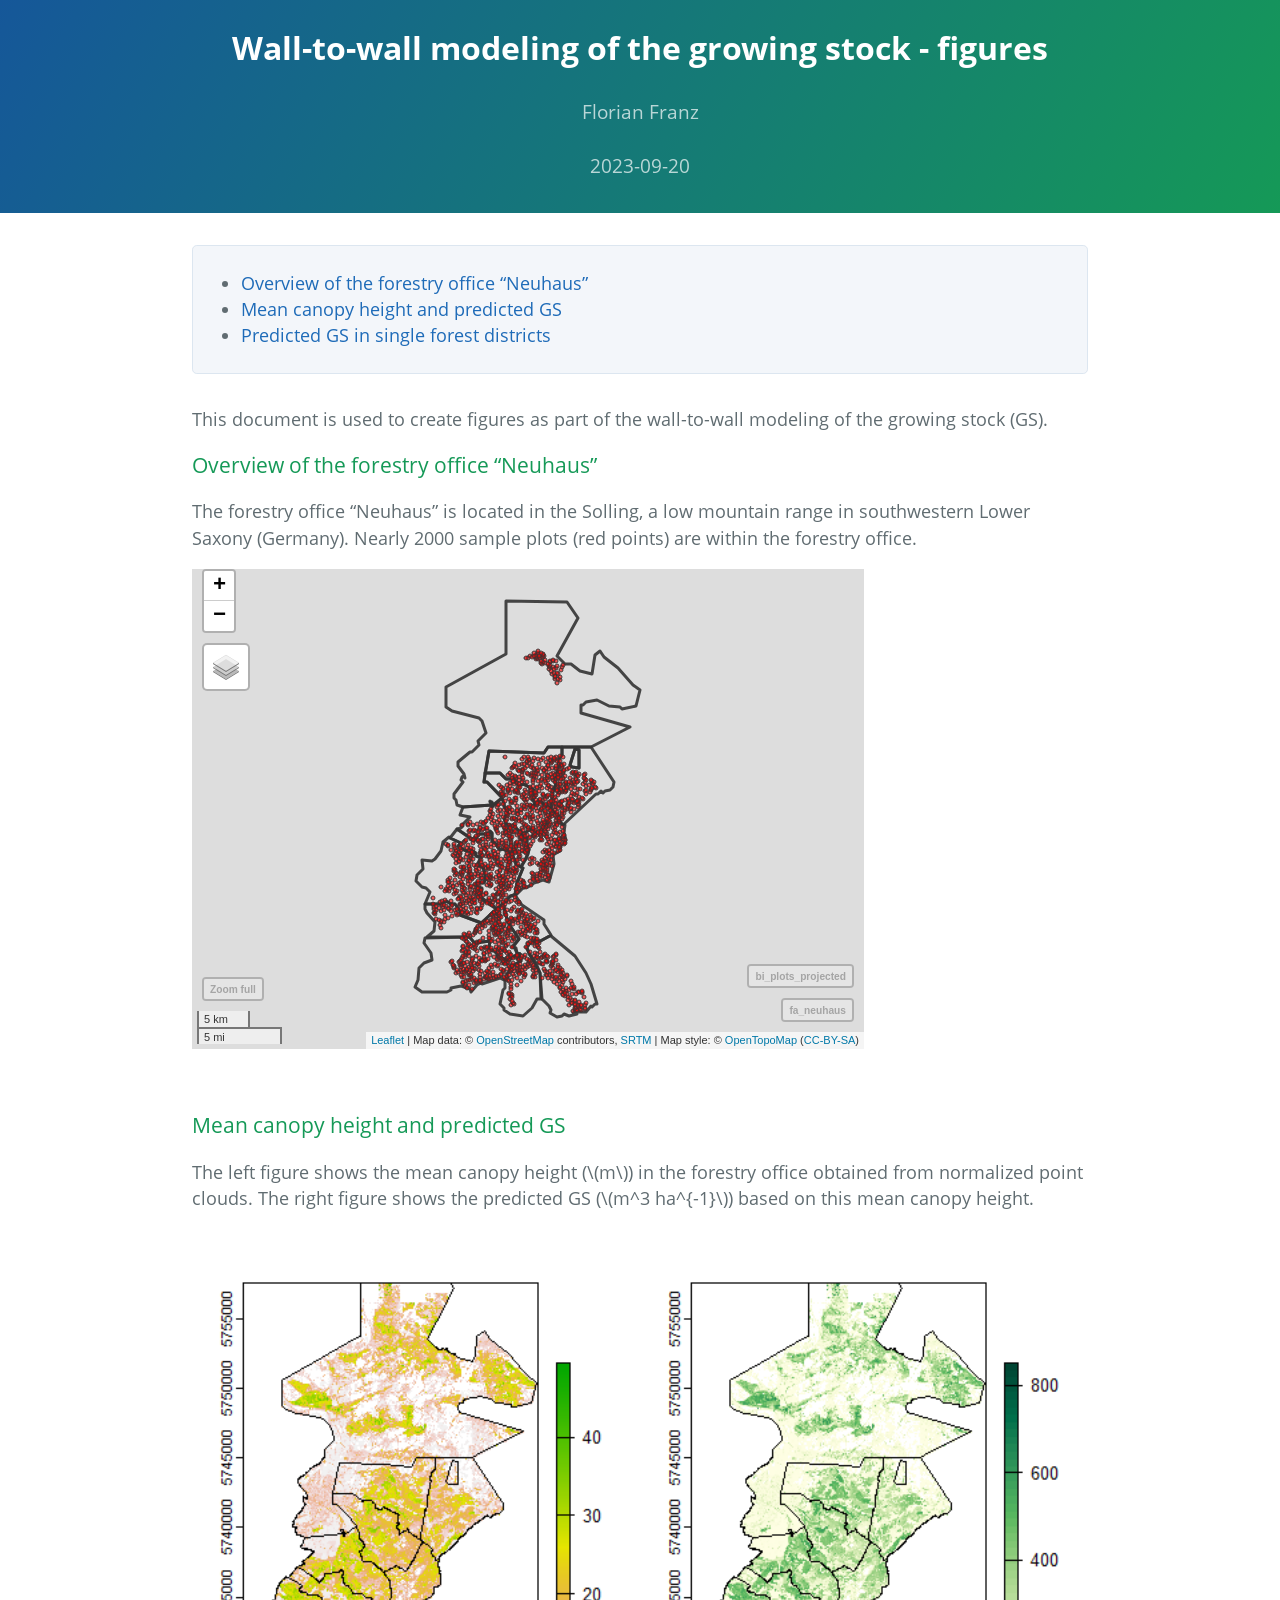
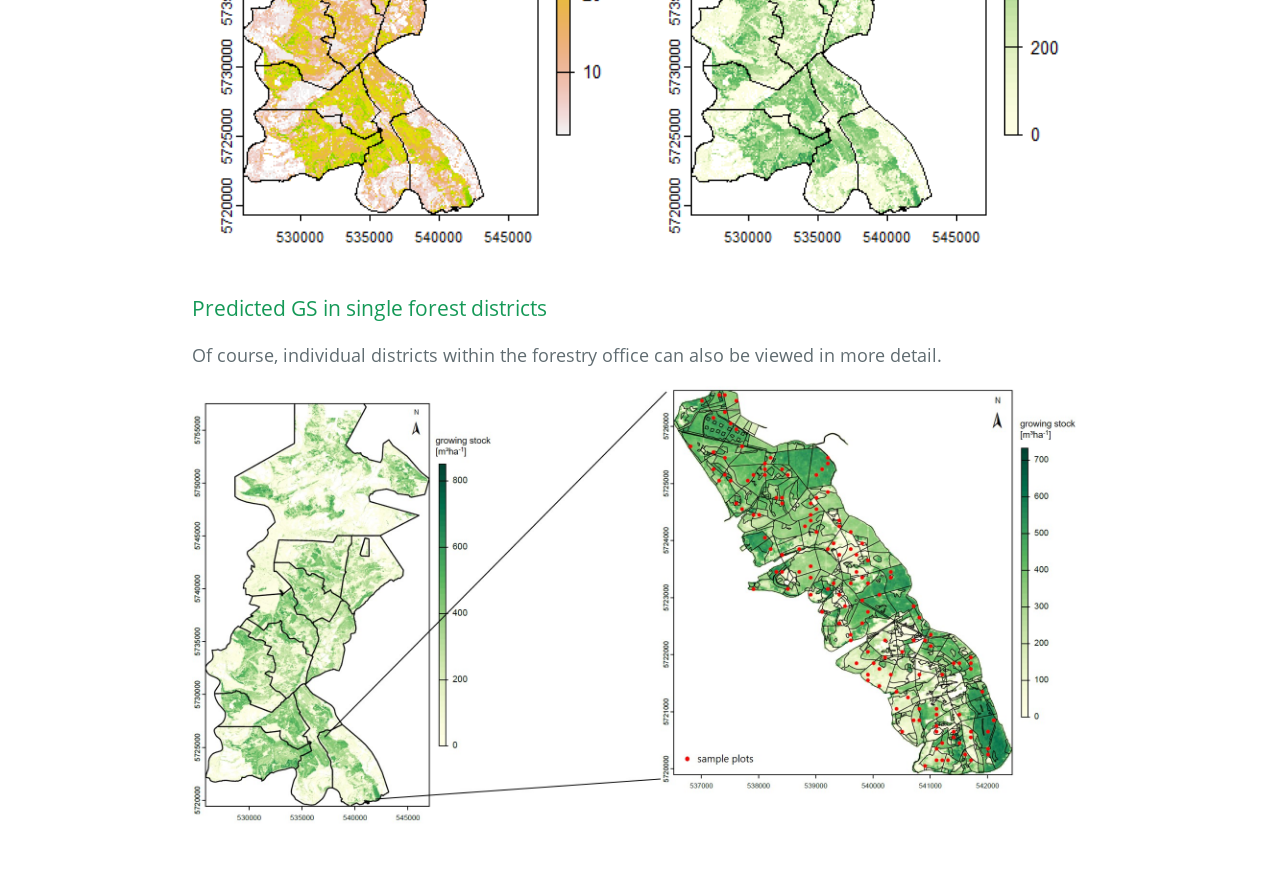
==== commit 773af06b: "add plots to page and change theme" ====
--- a/docs/index.html
+++ b/docs/index.html
@@ -8,10 +8,11 @@
 <meta name="generator" content="pandoc" />
 <meta http-equiv="X-UA-Compatible" content="IE=EDGE" />
 
+<meta name="viewport" content="width=device-width, initial-scale=1" />
 
 <meta name="author" content="Florian Franz" />
 
-<meta name="date" content="2023-09-19" />
+<meta name="date" content="2023-09-20" />
 
 <title>Wall-to-wall modeling of the growing stock - figures</title>
 
@@ -28,206 +29,6 @@
   }
 });
 </script>
-<script>/*! jQuery v3.6.0 | (c) OpenJS Foundation and other contributors | jquery.org/license */
-!function(e,t){"use strict";"object"==typeof module&&"object"==typeof module.exports?module.exports=e.document?t(e,!0):function(e){if(!e.document)throw new Error("jQuery requires a window with a document");return t(e)}:t(e)}("undefined"!=typeof window?window:this,function(C,e){"use strict";var t=[],r=Object.getPrototypeOf,s=t.slice,g=t.flat?function(e){return t.flat.call(e)}:function(e){return t.concat.apply([],e)},u=t.push,i=t.indexOf,n={},o=n.toString,v=n.hasOwnProperty,a=v.toString,l=a.call(Object),y={},m=function(e){return"function"==typeof e&&"number"!=typeof e.nodeType&&"function"!=typeof e.item},x=function(e){return null!=e&&e===e.window},E=C.document,c={type:!0,src:!0,nonce:!0,noModule:!0};function b(e,t,n){var r,i,o=(n=n||E).createElement("script");if(o.text=e,t)for(r in c)(i=t[r]||t.getAttribute&&t.getAttribute(r))&&o.setAttribute(r,i);n.head.appendChild(o).parentNode.removeChild(o)}function w(e){return null==e?e+"":"object"==typeof e||"function"==typeof e?n[o.call(e)]||"object":typeof e}var f="3.6.0",S=function(e,t){return new S.fn.init(e,t)};function p(e){var t=!!e&&"length"in e&&e.length,n=w(e);return!m(e)&&!x(e)&&("array"===n||0===t||"number"==typeof t&&0<t&&t-1 in e)}S.fn=S.prototype={jquery:f,constructor:S,length:0,toArray:function(){return s.call(this)},get:function(e){return null==e?s.call(this):e<0?this[e+this.length]:this[e]},pushStack:function(e){var t=S.merge(this.constructor(),e);return t.prevObject=this,t},each:function(e){return S.each(this,e)},map:function(n){return this.pushStack(S.map(this,function(e,t){return n.call(e,t,e)}))},slice:function(){return this.pushStack(s.apply(this,arguments))},first:function(){return this.eq(0)},last:function(){return this.eq(-1)},even:function(){return this.pushStack(S.grep(this,function(e,t){return(t+1)%2}))},odd:function(){return this.pushStack(S.grep(this,function(e,t){return t%2}))},eq:function(e){var t=this.length,n=+e+(e<0?t:0);return this.pushStack(0<=n&&n<t?[this[n]]:[])},end:function(){return this.prevObject||this.constructor()},push:u,sort:t.sort,splice:t.splice},S.extend=S.fn.extend=function(){var e,t,n,r,i,o,a=arguments[0]||{},s=1,u=arguments.length,l=!1;for("boolean"==typeof a&&(l=a,a=arguments[s]||{},s++),"object"==typeof a||m(a)||(a={}),s===u&&(a=this,s--);s<u;s++)if(null!=(e=arguments[s]))for(t in e)r=e[t],"__proto__"!==t&&a!==r&&(l&&r&&(S.isPlainObject(r)||(i=Array.isArray(r)))?(n=a[t],o=i&&!Array.isArray(n)?[]:i||S.isPlainObject(n)?n:{},i=!1,a[t]=S.extend(l,o,r)):void 0!==r&&(a[t]=r));return a},S.extend({expando:"jQuery"+(f+Math.random()).replace(/\D/g,""),isReady:!0,error:function(e){throw new Error(e)},noop:function(){},isPlainObject:function(e){var t,n;return!(!e||"[object Object]"!==o.call(e))&&(!(t=r(e))||"function"==typeof(n=v.call(t,"constructor")&&t.constructor)&&a.call(n)===l)},isEmptyObject:function(e){var t;for(t in e)return!1;return!0},globalEval:function(e,t,n){b(e,{nonce:t&&t.nonce},n)},each:function(e,t){var n,r=0;if(p(e)){for(n=e.length;r<n;r++)if(!1===t.call(e[r],r,e[r]))break}else for(r in e)if(!1===t.call(e[r],r,e[r]))break;return e},makeArray:function(e,t){var n=t||[];return null!=e&&(p(Object(e))?S.merge(n,"string"==typeof e?[e]:e):u.call(n,e)),n},inArray:function(e,t,n){return null==t?-1:i.call(t,e,n)},merge:function(e,t){for(var n=+t.length,r=0,i=e.length;r<n;r++)e[i++]=t[r];return e.length=i,e},grep:function(e,t,n){for(var r=[],i=0,o=e.length,a=!n;i<o;i++)!t(e[i],i)!==a&&r.push(e[i]);return r},map:function(e,t,n){var r,i,o=0,a=[];if(p(e))for(r=e.length;o<r;o++)null!=(i=t(e[o],o,n))&&a.push(i);else for(o in e)null!=(i=t(e[o],o,n))&&a.push(i);return g(a)},guid:1,support:y}),"function"==typeof Symbol&&(S.fn[Symbol.iterator]=t[Symbol.iterator]),S.each("Boolean Number String Function Array Date RegExp Object Error Symbol".split(" "),function(e,t){n["[object "+t+"]"]=t.toLowerCase()});var d=function(n){var e,d,b,o,i,h,f,g,w,u,l,T,C,a,E,v,s,c,y,S="sizzle"+1*new Date,p=n.document,k=0,r=0,m=ue(),x=ue(),A=ue(),N=ue(),j=function(e,t){return e===t&&(l=!0),0},D={}.hasOwnProperty,t=[],q=t.pop,L=t.push,H=t.push,O=t.slice,P=function(e,t){for(var n=0,r=e.length;n<r;n++)if(e[n]===t)return n;return-1},R="checked|selected|async|autofocus|autoplay|controls|defer|disabled|hidden|ismap|loop|multiple|open|readonly|required|scoped",M="[\\x20\\t\\r\\n\\f]",I="(?:\\\\[\\da-fA-F]{1,6}"+M+"?|\\\\[^\\r\\n\\f]|[\\w-]|[^\0-\\x7f])+",W="\\["+M+"*("+I+")(?:"+M+"*([*^$|!~]?=)"+M+"*(?:'((?:\\\\.|[^\\\\'])*)'|\"((?:\\\\.|[^\\\\\"])*)\"|("+I+"))|)"+M+"*\\]",F=":("+I+")(?:\\((('((?:\\\\.|[^\\\\'])*)'|\"((?:\\\\.|[^\\\\\"])*)\")|((?:\\\\.|[^\\\\()[\\]]|"+W+")*)|.*)\\)|)",B=new RegExp(M+"+","g"),$=new RegExp("^"+M+"+|((?:^|[^\\\\])(?:\\\\.)*)"+M+"+$","g"),_=new RegExp("^"+M+"*,"+M+"*"),z=new RegExp("^"+M+"*([>+~]|"+M+")"+M+"*"),U=new RegExp(M+"|>"),X=new RegExp(F),V=new RegExp("^"+I+"$"),G={ID:new RegExp("^#("+I+")"),CLASS:new RegExp("^\\.("+I+")"),TAG:new RegExp("^("+I+"|[*])"),ATTR:new RegExp("^"+W),PSEUDO:new RegExp("^"+F),CHILD:new RegExp("^:(only|first|last|nth|nth-last)-(child|of-type)(?:\\("+M+"*(even|odd|(([+-]|)(\\d*)n|)"+M+"*(?:([+-]|)"+M+"*(\\d+)|))"+M+"*\\)|)","i"),bool:new RegExp("^(?:"+R+")$","i"),needsContext:new RegExp("^"+M+"*[>+~]|:(even|odd|eq|gt|lt|nth|first|last)(?:\\("+M+"*((?:-\\d)?\\d*)"+M+"*\\)|)(?=[^-]|$)","i")},Y=/HTML$/i,Q=/^(?:input|select|textarea|button)$/i,J=/^h\d$/i,K=/^[^{]+\{\s*\[native \w/,Z=/^(?:#([\w-]+)|(\w+)|\.([\w-]+))$/,ee=/[+~]/,te=new RegExp("\\\\[\\da-fA-F]{1,6}"+M+"?|\\\\([^\\r\\n\\f])","g"),ne=function(e,t){var n="0x"+e.slice(1)-65536;return t||(n<0?String.fromCharCode(n+65536):String.fromCharCode(n>>10|55296,1023&n|56320))},re=/([\0-\x1f\x7f]|^-?\d)|^-$|[^\0-\x1f\x7f-\uFFFF\w-]/g,ie=function(e,t){return t?"\0"===e?"\ufffd":e.slice(0,-1)+"\\"+e.charCodeAt(e.length-1).toString(16)+" ":"\\"+e},oe=function(){T()},ae=be(function(e){return!0===e.disabled&&"fieldset"===e.nodeName.toLowerCase()},{dir:"parentNode",next:"legend"});try{H.apply(t=O.call(p.childNodes),p.childNodes),t[p.childNodes.length].nodeType}catch(e){H={apply:t.length?function(e,t){L.apply(e,O.call(t))}:function(e,t){var n=e.length,r=0;while(e[n++]=t[r++]);e.length=n-1}}}function se(t,e,n,r){var i,o,a,s,u,l,c,f=e&&e.ownerDocument,p=e?e.nodeType:9;if(n=n||[],"string"!=typeof t||!t||1!==p&&9!==p&&11!==p)return n;if(!r&&(T(e),e=e||C,E)){if(11!==p&&(u=Z.exec(t)))if(i=u[1]){if(9===p){if(!(a=e.getElementById(i)))return n;if(a.id===i)return n.push(a),n}else if(f&&(a=f.getElementById(i))&&y(e,a)&&a.id===i)return n.push(a),n}else{if(u[2])return H.apply(n,e.getElementsByTagName(t)),n;if((i=u[3])&&d.getElementsByClassName&&e.getElementsByClassName)return H.apply(n,e.getElementsByClassName(i)),n}if(d.qsa&&!N[t+" "]&&(!v||!v.test(t))&&(1!==p||"object"!==e.nodeName.toLowerCase())){if(c=t,f=e,1===p&&(U.test(t)||z.test(t))){(f=ee.test(t)&&ye(e.parentNode)||e)===e&&d.scope||((s=e.getAttribute("id"))?s=s.replace(re,ie):e.setAttribute("id",s=S)),o=(l=h(t)).length;while(o--)l[o]=(s?"#"+s:":scope")+" "+xe(l[o]);c=l.join(",")}try{return H.apply(n,f.querySelectorAll(c)),n}catch(e){N(t,!0)}finally{s===S&&e.removeAttribute("id")}}}return g(t.replace($,"$1"),e,n,r)}function ue(){var r=[];return function e(t,n){return r.push(t+" ")>b.cacheLength&&delete e[r.shift()],e[t+" "]=n}}function le(e){return e[S]=!0,e}function ce(e){var t=C.createElement("fieldset");try{return!!e(t)}catch(e){return!1}finally{t.parentNode&&t.parentNode.removeChild(t),t=null}}function fe(e,t){var n=e.split("|"),r=n.length;while(r--)b.attrHandle[n[r]]=t}function pe(e,t){var n=t&&e,r=n&&1===e.nodeType&&1===t.nodeType&&e.sourceIndex-t.sourceIndex;if(r)return r;if(n)while(n=n.nextSibling)if(n===t)return-1;return e?1:-1}function de(t){return function(e){return"input"===e.nodeName.toLowerCase()&&e.type===t}}function he(n){return function(e){var t=e.nodeName.toLowerCase();return("input"===t||"button"===t)&&e.type===n}}function ge(t){return function(e){return"form"in e?e.parentNode&&!1===e.disabled?"label"in e?"label"in e.parentNode?e.parentNode.disabled===t:e.disabled===t:e.isDisabled===t||e.isDisabled!==!t&&ae(e)===t:e.disabled===t:"label"in e&&e.disabled===t}}function ve(a){return le(function(o){return o=+o,le(function(e,t){var n,r=a([],e.length,o),i=r.length;while(i--)e[n=r[i]]&&(e[n]=!(t[n]=e[n]))})})}function ye(e){return e&&"undefined"!=typeof e.getElementsByTagName&&e}for(e in d=se.support={},i=se.isXML=function(e){var t=e&&e.namespaceURI,n=e&&(e.ownerDocument||e).documentElement;return!Y.test(t||n&&n.nodeName||"HTML")},T=se.setDocument=function(e){var t,n,r=e?e.ownerDocument||e:p;return r!=C&&9===r.nodeType&&r.documentElement&&(a=(C=r).documentElement,E=!i(C),p!=C&&(n=C.defaultView)&&n.top!==n&&(n.addEventListener?n.addEventListener("unload",oe,!1):n.attachEvent&&n.attachEvent("onunload",oe)),d.scope=ce(function(e){return a.appendChild(e).appendChild(C.createElement("div")),"undefined"!=typeof e.querySelectorAll&&!e.querySelectorAll(":scope fieldset div").length}),d.attributes=ce(function(e){return e.className="i",!e.getAttribute("className")}),d.getElementsByTagName=ce(function(e){return e.appendChild(C.createComment("")),!e.getElementsByTagName("*").length}),d.getElementsByClassName=K.test(C.getElementsByClassName),d.getById=ce(function(e){return a.appendChild(e).id=S,!C.getElementsByName||!C.getElementsByName(S).length}),d.getById?(b.filter.ID=function(e){var t=e.replace(te,ne);return function(e){return e.getAttribute("id")===t}},b.find.ID=function(e,t){if("undefined"!=typeof t.getElementById&&E){var n=t.getElementById(e);return n?[n]:[]}}):(b.filter.ID=function(e){var n=e.replace(te,ne);return function(e){var t="undefined"!=typeof e.getAttributeNode&&e.getAttributeNode("id");return t&&t.value===n}},b.find.ID=function(e,t){if("undefined"!=typeof t.getElementById&&E){var n,r,i,o=t.getElementById(e);if(o){if((n=o.getAttributeNode("id"))&&n.value===e)return[o];i=t.getElementsByName(e),r=0;while(o=i[r++])if((n=o.getAttributeNode("id"))&&n.value===e)return[o]}return[]}}),b.find.TAG=d.getElementsByTagName?function(e,t){return"undefined"!=typeof t.getElementsByTagName?t.getElementsByTagName(e):d.qsa?t.querySelectorAll(e):void 0}:function(e,t){var n,r=[],i=0,o=t.getElementsByTagName(e);if("*"===e){while(n=o[i++])1===n.nodeType&&r.push(n);return r}return o},b.find.CLASS=d.getElementsByClassName&&function(e,t){if("undefined"!=typeof t.getElementsByClassName&&E)return t.getElementsByClassName(e)},s=[],v=[],(d.qsa=K.test(C.querySelectorAll))&&(ce(function(e){var t;a.appendChild(e).innerHTML="<a id='"+S+"'></a><select id='"+S+"-\r\\' msallowcapture=''><option selected=''></option></select>",e.querySelectorAll("[msallowcapture^='']").length&&v.push("[*^$]="+M+"*(?:''|\"\")"),e.querySelectorAll("[selected]").length||v.push("\\["+M+"*(?:value|"+R+")"),e.querySelectorAll("[id~="+S+"-]").length||v.push("~="),(t=C.createElement("input")).setAttribute("name",""),e.appendChild(t),e.querySelectorAll("[name='']").length||v.push("\\["+M+"*name"+M+"*="+M+"*(?:''|\"\")"),e.querySelectorAll(":checked").length||v.push(":checked"),e.querySelectorAll("a#"+S+"+*").length||v.push(".#.+[+~]"),e.querySelectorAll("\\\f"),v.push("[\\r\\n\\f]")}),ce(function(e){e.innerHTML="<a href='' disabled='disabled'></a><select disabled='disabled'><option/></select>";var t=C.createElement("input");t.setAttribute("type","hidden"),e.appendChild(t).setAttribute("name","D"),e.querySelectorAll("[name=d]").length&&v.push("name"+M+"*[*^$|!~]?="),2!==e.querySelectorAll(":enabled").length&&v.push(":enabled",":disabled"),a.appendChild(e).disabled=!0,2!==e.querySelectorAll(":disabled").length&&v.push(":enabled",":disabled"),e.querySelectorAll("*,:x"),v.push(",.*:")})),(d.matchesSelector=K.test(c=a.matches||a.webkitMatchesSelector||a.mozMatchesSelector||a.oMatchesSelector||a.msMatchesSelector))&&ce(function(e){d.disconnectedMatch=c.call(e,"*"),c.call(e,"[s!='']:x"),s.push("!=",F)}),v=v.length&&new RegExp(v.join("|")),s=s.length&&new RegExp(s.join("|")),t=K.test(a.compareDocumentPosition),y=t||K.test(a.contains)?function(e,t){var n=9===e.nodeType?e.documentElement:e,r=t&&t.parentNode;return e===r||!(!r||1!==r.nodeType||!(n.contains?n.contains(r):e.compareDocumentPosition&&16&e.compareDocumentPosition(r)))}:function(e,t){if(t)while(t=t.parentNode)if(t===e)return!0;return!1},j=t?function(e,t){if(e===t)return l=!0,0;var n=!e.compareDocumentPosition-!t.compareDocumentPosition;return n||(1&(n=(e.ownerDocument||e)==(t.ownerDocument||t)?e.compareDocumentPosition(t):1)||!d.sortDetached&&t.compareDocumentPosition(e)===n?e==C||e.ownerDocument==p&&y(p,e)?-1:t==C||t.ownerDocument==p&&y(p,t)?1:u?P(u,e)-P(u,t):0:4&n?-1:1)}:function(e,t){if(e===t)return l=!0,0;var n,r=0,i=e.parentNode,o=t.parentNode,a=[e],s=[t];if(!i||!o)return e==C?-1:t==C?1:i?-1:o?1:u?P(u,e)-P(u,t):0;if(i===o)return pe(e,t);n=e;while(n=n.parentNode)a.unshift(n);n=t;while(n=n.parentNode)s.unshift(n);while(a[r]===s[r])r++;return r?pe(a[r],s[r]):a[r]==p?-1:s[r]==p?1:0}),C},se.matches=function(e,t){return se(e,null,null,t)},se.matchesSelector=function(e,t){if(T(e),d.matchesSelector&&E&&!N[t+" "]&&(!s||!s.test(t))&&(!v||!v.test(t)))try{var n=c.call(e,t);if(n||d.disconnectedMatch||e.document&&11!==e.document.nodeType)return n}catch(e){N(t,!0)}return 0<se(t,C,null,[e]).length},se.contains=function(e,t){return(e.ownerDocument||e)!=C&&T(e),y(e,t)},se.attr=function(e,t){(e.ownerDocument||e)!=C&&T(e);var n=b.attrHandle[t.toLowerCase()],r=n&&D.call(b.attrHandle,t.toLowerCase())?n(e,t,!E):void 0;return void 0!==r?r:d.attributes||!E?e.getAttribute(t):(r=e.getAttributeNode(t))&&r.specified?r.value:null},se.escape=function(e){return(e+"").replace(re,ie)},se.error=function(e){throw new Error("Syntax error, unrecognized expression: "+e)},se.uniqueSort=function(e){var t,n=[],r=0,i=0;if(l=!d.detectDuplicates,u=!d.sortStable&&e.slice(0),e.sort(j),l){while(t=e[i++])t===e[i]&&(r=n.push(i));while(r--)e.splice(n[r],1)}return u=null,e},o=se.getText=function(e){var t,n="",r=0,i=e.nodeType;if(i){if(1===i||9===i||11===i){if("string"==typeof e.textContent)return e.textContent;for(e=e.firstChild;e;e=e.nextSibling)n+=o(e)}else if(3===i||4===i)return e.nodeValue}else while(t=e[r++])n+=o(t);return n},(b=se.selectors={cacheLength:50,createPseudo:le,match:G,attrHandle:{},find:{},relative:{">":{dir:"parentNode",first:!0}," ":{dir:"parentNode"},"+":{dir:"previousSibling",first:!0},"~":{dir:"previousSibling"}},preFilter:{ATTR:function(e){return e[1]=e[1].replace(te,ne),e[3]=(e[3]||e[4]||e[5]||"").replace(te,ne),"~="===e[2]&&(e[3]=" "+e[3]+" "),e.slice(0,4)},CHILD:function(e){return e[1]=e[1].toLowerCase(),"nth"===e[1].slice(0,3)?(e[3]||se.error(e[0]),e[4]=+(e[4]?e[5]+(e[6]||1):2*("even"===e[3]||"odd"===e[3])),e[5]=+(e[7]+e[8]||"odd"===e[3])):e[3]&&se.error(e[0]),e},PSEUDO:function(e){var t,n=!e[6]&&e[2];return G.CHILD.test(e[0])?null:(e[3]?e[2]=e[4]||e[5]||"":n&&X.test(n)&&(t=h(n,!0))&&(t=n.indexOf(")",n.length-t)-n.length)&&(e[0]=e[0].slice(0,t),e[2]=n.slice(0,t)),e.slice(0,3))}},filter:{TAG:function(e){var t=e.replace(te,ne).toLowerCase();return"*"===e?function(){return!0}:function(e){return e.nodeName&&e.nodeName.toLowerCase()===t}},CLASS:function(e){var t=m[e+" "];return t||(t=new RegExp("(^|"+M+")"+e+"("+M+"|$)"))&&m(e,function(e){return t.test("string"==typeof e.className&&e.className||"undefined"!=typeof e.getAttribute&&e.getAttribute("class")||"")})},ATTR:function(n,r,i){return function(e){var t=se.attr(e,n);return null==t?"!="===r:!r||(t+="","="===r?t===i:"!="===r?t!==i:"^="===r?i&&0===t.indexOf(i):"*="===r?i&&-1<t.indexOf(i):"$="===r?i&&t.slice(-i.length)===i:"~="===r?-1<(" "+t.replace(B," ")+" ").indexOf(i):"|="===r&&(t===i||t.slice(0,i.length+1)===i+"-"))}},CHILD:function(h,e,t,g,v){var y="nth"!==h.slice(0,3),m="last"!==h.slice(-4),x="of-type"===e;return 1===g&&0===v?function(e){return!!e.parentNode}:function(e,t,n){var r,i,o,a,s,u,l=y!==m?"nextSibling":"previousSibling",c=e.parentNode,f=x&&e.nodeName.toLowerCase(),p=!n&&!x,d=!1;if(c){if(y){while(l){a=e;while(a=a[l])if(x?a.nodeName.toLowerCase()===f:1===a.nodeType)return!1;u=l="only"===h&&!u&&"nextSibling"}return!0}if(u=[m?c.firstChild:c.lastChild],m&&p){d=(s=(r=(i=(o=(a=c)[S]||(a[S]={}))[a.uniqueID]||(o[a.uniqueID]={}))[h]||[])[0]===k&&r[1])&&r[2],a=s&&c.childNodes[s];while(a=++s&&a&&a[l]||(d=s=0)||u.pop())if(1===a.nodeType&&++d&&a===e){i[h]=[k,s,d];break}}else if(p&&(d=s=(r=(i=(o=(a=e)[S]||(a[S]={}))[a.uniqueID]||(o[a.uniqueID]={}))[h]||[])[0]===k&&r[1]),!1===d)while(a=++s&&a&&a[l]||(d=s=0)||u.pop())if((x?a.nodeName.toLowerCase()===f:1===a.nodeType)&&++d&&(p&&((i=(o=a[S]||(a[S]={}))[a.uniqueID]||(o[a.uniqueID]={}))[h]=[k,d]),a===e))break;return(d-=v)===g||d%g==0&&0<=d/g}}},PSEUDO:function(e,o){var t,a=b.pseudos[e]||b.setFilters[e.toLowerCase()]||se.error("unsupported pseudo: "+e);return a[S]?a(o):1<a.length?(t=[e,e,"",o],b.setFilters.hasOwnProperty(e.toLowerCase())?le(function(e,t){var n,r=a(e,o),i=r.length;while(i--)e[n=P(e,r[i])]=!(t[n]=r[i])}):function(e){return a(e,0,t)}):a}},pseudos:{not:le(function(e){var r=[],i=[],s=f(e.replace($,"$1"));return s[S]?le(function(e,t,n,r){var i,o=s(e,null,r,[]),a=e.length;while(a--)(i=o[a])&&(e[a]=!(t[a]=i))}):function(e,t,n){return r[0]=e,s(r,null,n,i),r[0]=null,!i.pop()}}),has:le(function(t){return function(e){return 0<se(t,e).length}}),contains:le(function(t){return t=t.replace(te,ne),function(e){return-1<(e.textContent||o(e)).indexOf(t)}}),lang:le(function(n){return V.test(n||"")||se.error("unsupported lang: "+n),n=n.replace(te,ne).toLowerCase(),function(e){var t;do{if(t=E?e.lang:e.getAttribute("xml:lang")||e.getAttribute("lang"))return(t=t.toLowerCase())===n||0===t.indexOf(n+"-")}while((e=e.parentNode)&&1===e.nodeType);return!1}}),target:function(e){var t=n.location&&n.location.hash;return t&&t.slice(1)===e.id},root:function(e){return e===a},focus:function(e){return e===C.activeElement&&(!C.hasFocus||C.hasFocus())&&!!(e.type||e.href||~e.tabIndex)},enabled:ge(!1),disabled:ge(!0),checked:function(e){var t=e.nodeName.toLowerCase();return"input"===t&&!!e.checked||"option"===t&&!!e.selected},selected:function(e){return e.parentNode&&e.parentNode.selectedIndex,!0===e.selected},empty:function(e){for(e=e.firstChild;e;e=e.nextSibling)if(e.nodeType<6)return!1;return!0},parent:function(e){return!b.pseudos.empty(e)},header:function(e){return J.test(e.nodeName)},input:function(e){return Q.test(e.nodeName)},button:function(e){var t=e.nodeName.toLowerCase();return"input"===t&&"button"===e.type||"button"===t},text:function(e){var t;return"input"===e.nodeName.toLowerCase()&&"text"===e.type&&(null==(t=e.getAttribute("type"))||"text"===t.toLowerCase())},first:ve(function(){return[0]}),last:ve(function(e,t){return[t-1]}),eq:ve(function(e,t,n){return[n<0?n+t:n]}),even:ve(function(e,t){for(var n=0;n<t;n+=2)e.push(n);return e}),odd:ve(function(e,t){for(var n=1;n<t;n+=2)e.push(n);return e}),lt:ve(function(e,t,n){for(var r=n<0?n+t:t<n?t:n;0<=--r;)e.push(r);return e}),gt:ve(function(e,t,n){for(var r=n<0?n+t:n;++r<t;)e.push(r);return e})}}).pseudos.nth=b.pseudos.eq,{radio:!0,checkbox:!0,file:!0,password:!0,image:!0})b.pseudos[e]=de(e);for(e in{submit:!0,reset:!0})b.pseudos[e]=he(e);function me(){}function xe(e){for(var t=0,n=e.length,r="";t<n;t++)r+=e[t].value;return r}function be(s,e,t){var u=e.dir,l=e.next,c=l||u,f=t&&"parentNode"===c,p=r++;return e.first?function(e,t,n){while(e=e[u])if(1===e.nodeType||f)return s(e,t,n);return!1}:function(e,t,n){var r,i,o,a=[k,p];if(n){while(e=e[u])if((1===e.nodeType||f)&&s(e,t,n))return!0}else while(e=e[u])if(1===e.nodeType||f)if(i=(o=e[S]||(e[S]={}))[e.uniqueID]||(o[e.uniqueID]={}),l&&l===e.nodeName.toLowerCase())e=e[u]||e;else{if((r=i[c])&&r[0]===k&&r[1]===p)return a[2]=r[2];if((i[c]=a)[2]=s(e,t,n))return!0}return!1}}function we(i){return 1<i.length?function(e,t,n){var r=i.length;while(r--)if(!i[r](e,t,n))return!1;return!0}:i[0]}function Te(e,t,n,r,i){for(var o,a=[],s=0,u=e.length,l=null!=t;s<u;s++)(o=e[s])&&(n&&!n(o,r,i)||(a.push(o),l&&t.push(s)));return a}function Ce(d,h,g,v,y,e){return v&&!v[S]&&(v=Ce(v)),y&&!y[S]&&(y=Ce(y,e)),le(function(e,t,n,r){var i,o,a,s=[],u=[],l=t.length,c=e||function(e,t,n){for(var r=0,i=t.length;r<i;r++)se(e,t[r],n);return n}(h||"*",n.nodeType?[n]:n,[]),f=!d||!e&&h?c:Te(c,s,d,n,r),p=g?y||(e?d:l||v)?[]:t:f;if(g&&g(f,p,n,r),v){i=Te(p,u),v(i,[],n,r),o=i.length;while(o--)(a=i[o])&&(p[u[o]]=!(f[u[o]]=a))}if(e){if(y||d){if(y){i=[],o=p.length;while(o--)(a=p[o])&&i.push(f[o]=a);y(null,p=[],i,r)}o=p.length;while(o--)(a=p[o])&&-1<(i=y?P(e,a):s[o])&&(e[i]=!(t[i]=a))}}else p=Te(p===t?p.splice(l,p.length):p),y?y(null,t,p,r):H.apply(t,p)})}function Ee(e){for(var i,t,n,r=e.length,o=b.relative[e[0].type],a=o||b.relative[" "],s=o?1:0,u=be(function(e){return e===i},a,!0),l=be(function(e){return-1<P(i,e)},a,!0),c=[function(e,t,n){var r=!o&&(n||t!==w)||((i=t).nodeType?u(e,t,n):l(e,t,n));return i=null,r}];s<r;s++)if(t=b.relative[e[s].type])c=[be(we(c),t)];else{if((t=b.filter[e[s].type].apply(null,e[s].matches))[S]){for(n=++s;n<r;n++)if(b.relative[e[n].type])break;return Ce(1<s&&we(c),1<s&&xe(e.slice(0,s-1).concat({value:" "===e[s-2].type?"*":""})).replace($,"$1"),t,s<n&&Ee(e.slice(s,n)),n<r&&Ee(e=e.slice(n)),n<r&&xe(e))}c.push(t)}return we(c)}return me.prototype=b.filters=b.pseudos,b.setFilters=new me,h=se.tokenize=function(e,t){var n,r,i,o,a,s,u,l=x[e+" "];if(l)return t?0:l.slice(0);a=e,s=[],u=b.preFilter;while(a){for(o in n&&!(r=_.exec(a))||(r&&(a=a.slice(r[0].length)||a),s.push(i=[])),n=!1,(r=z.exec(a))&&(n=r.shift(),i.push({value:n,type:r[0].replace($," ")}),a=a.slice(n.length)),b.filter)!(r=G[o].exec(a))||u[o]&&!(r=u[o](r))||(n=r.shift(),i.push({value:n,type:o,matches:r}),a=a.slice(n.length));if(!n)break}return t?a.length:a?se.error(e):x(e,s).slice(0)},f=se.compile=function(e,t){var n,v,y,m,x,r,i=[],o=[],a=A[e+" "];if(!a){t||(t=h(e)),n=t.length;while(n--)(a=Ee(t[n]))[S]?i.push(a):o.push(a);(a=A(e,(v=o,m=0<(y=i).length,x=0<v.length,r=function(e,t,n,r,i){var o,a,s,u=0,l="0",c=e&&[],f=[],p=w,d=e||x&&b.find.TAG("*",i),h=k+=null==p?1:Math.random()||.1,g=d.length;for(i&&(w=t==C||t||i);l!==g&&null!=(o=d[l]);l++){if(x&&o){a=0,t||o.ownerDocument==C||(T(o),n=!E);while(s=v[a++])if(s(o,t||C,n)){r.push(o);break}i&&(k=h)}m&&((o=!s&&o)&&u--,e&&c.push(o))}if(u+=l,m&&l!==u){a=0;while(s=y[a++])s(c,f,t,n);if(e){if(0<u)while(l--)c[l]||f[l]||(f[l]=q.call(r));f=Te(f)}H.apply(r,f),i&&!e&&0<f.length&&1<u+y.length&&se.uniqueSort(r)}return i&&(k=h,w=p),c},m?le(r):r))).selector=e}return a},g=se.select=function(e,t,n,r){var i,o,a,s,u,l="function"==typeof e&&e,c=!r&&h(e=l.selector||e);if(n=n||[],1===c.length){if(2<(o=c[0]=c[0].slice(0)).length&&"ID"===(a=o[0]).type&&9===t.nodeType&&E&&b.relative[o[1].type]){if(!(t=(b.find.ID(a.matches[0].replace(te,ne),t)||[])[0]))return n;l&&(t=t.parentNode),e=e.slice(o.shift().value.length)}i=G.needsContext.test(e)?0:o.length;while(i--){if(a=o[i],b.relative[s=a.type])break;if((u=b.find[s])&&(r=u(a.matches[0].replace(te,ne),ee.test(o[0].type)&&ye(t.parentNode)||t))){if(o.splice(i,1),!(e=r.length&&xe(o)))return H.apply(n,r),n;break}}}return(l||f(e,c))(r,t,!E,n,!t||ee.test(e)&&ye(t.parentNode)||t),n},d.sortStable=S.split("").sort(j).join("")===S,d.detectDuplicates=!!l,T(),d.sortDetached=ce(function(e){return 1&e.compareDocumentPosition(C.createElement("fieldset"))}),ce(function(e){return e.innerHTML="<a href='#'></a>","#"===e.firstChild.getAttribute("href")})||fe("type|href|height|width",function(e,t,n){if(!n)return e.getAttribute(t,"type"===t.toLowerCase()?1:2)}),d.attributes&&ce(function(e){return e.innerHTML="<input/>",e.firstChild.setAttribute("value",""),""===e.firstChild.getAttribute("value")})||fe("value",function(e,t,n){if(!n&&"input"===e.nodeName.toLowerCase())return e.defaultValue}),ce(function(e){return null==e.getAttribute("disabled")})||fe(R,function(e,t,n){var r;if(!n)return!0===e[t]?t.toLowerCase():(r=e.getAttributeNode(t))&&r.specified?r.value:null}),se}(C);S.find=d,S.expr=d.selectors,S.expr[":"]=S.expr.pseudos,S.uniqueSort=S.unique=d.uniqueSort,S.text=d.getText,S.isXMLDoc=d.isXML,S.contains=d.contains,S.escapeSelector=d.escape;var h=function(e,t,n){var r=[],i=void 0!==n;while((e=e[t])&&9!==e.nodeType)if(1===e.nodeType){if(i&&S(e).is(n))break;r.push(e)}return r},T=function(e,t){for(var n=[];e;e=e.nextSibling)1===e.nodeType&&e!==t&&n.push(e);return n},k=S.expr.match.needsContext;function A(e,t){return e.nodeName&&e.nodeName.toLowerCase()===t.toLowerCase()}var N=/^<([a-z][^\/\0>:\x20\t\r\n\f]*)[\x20\t\r\n\f]*\/?>(?:<\/\1>|)$/i;function j(e,n,r){return m(n)?S.grep(e,function(e,t){return!!n.call(e,t,e)!==r}):n.nodeType?S.grep(e,function(e){return e===n!==r}):"string"!=typeof n?S.grep(e,function(e){return-1<i.call(n,e)!==r}):S.filter(n,e,r)}S.filter=function(e,t,n){var r=t[0];return n&&(e=":not("+e+")"),1===t.length&&1===r.nodeType?S.find.matchesSelector(r,e)?[r]:[]:S.find.matches(e,S.grep(t,function(e){return 1===e.nodeType}))},S.fn.extend({find:function(e){var t,n,r=this.length,i=this;if("string"!=typeof e)return this.pushStack(S(e).filter(function(){for(t=0;t<r;t++)if(S.contains(i[t],this))return!0}));for(n=this.pushStack([]),t=0;t<r;t++)S.find(e,i[t],n);return 1<r?S.uniqueSort(n):n},filter:function(e){return this.pushStack(j(this,e||[],!1))},not:function(e){return this.pushStack(j(this,e||[],!0))},is:function(e){return!!j(this,"string"==typeof e&&k.test(e)?S(e):e||[],!1).length}});var D,q=/^(?:\s*(<[\w\W]+>)[^>]*|#([\w-]+))$/;(S.fn.init=function(e,t,n){var r,i;if(!e)return this;if(n=n||D,"string"==typeof e){if(!(r="<"===e[0]&&">"===e[e.length-1]&&3<=e.length?[null,e,null]:q.exec(e))||!r[1]&&t)return!t||t.jquery?(t||n).find(e):this.constructor(t).find(e);if(r[1]){if(t=t instanceof S?t[0]:t,S.merge(this,S.parseHTML(r[1],t&&t.nodeType?t.ownerDocument||t:E,!0)),N.test(r[1])&&S.isPlainObject(t))for(r in t)m(this[r])?this[r](t[r]):this.attr(r,t[r]);return this}return(i=E.getElementById(r[2]))&&(this[0]=i,this.length=1),this}return e.nodeType?(this[0]=e,this.length=1,this):m(e)?void 0!==n.ready?n.ready(e):e(S):S.makeArray(e,this)}).prototype=S.fn,D=S(E);var L=/^(?:parents|prev(?:Until|All))/,H={children:!0,contents:!0,next:!0,prev:!0};function O(e,t){while((e=e[t])&&1!==e.nodeType);return e}S.fn.extend({has:function(e){var t=S(e,this),n=t.length;return this.filter(function(){for(var e=0;e<n;e++)if(S.contains(this,t[e]))return!0})},closest:function(e,t){var n,r=0,i=this.length,o=[],a="string"!=typeof e&&S(e);if(!k.test(e))for(;r<i;r++)for(n=this[r];n&&n!==t;n=n.parentNode)if(n.nodeType<11&&(a?-1<a.index(n):1===n.nodeType&&S.find.matchesSelector(n,e))){o.push(n);break}return this.pushStack(1<o.length?S.uniqueSort(o):o)},index:function(e){return e?"string"==typeof e?i.call(S(e),this[0]):i.call(this,e.jquery?e[0]:e):this[0]&&this[0].parentNode?this.first().prevAll().length:-1},add:function(e,t){return this.pushStack(S.uniqueSort(S.merge(this.get(),S(e,t))))},addBack:function(e){return this.add(null==e?this.prevObject:this.prevObject.filter(e))}}),S.each({parent:function(e){var t=e.parentNode;return t&&11!==t.nodeType?t:null},parents:function(e){return h(e,"parentNode")},parentsUntil:function(e,t,n){return h(e,"parentNode",n)},next:function(e){return O(e,"nextSibling")},prev:function(e){return O(e,"previousSibling")},nextAll:function(e){return h(e,"nextSibling")},prevAll:function(e){return h(e,"previousSibling")},nextUntil:function(e,t,n){return h(e,"nextSibling",n)},prevUntil:function(e,t,n){return h(e,"previousSibling",n)},siblings:function(e){return T((e.parentNode||{}).firstChild,e)},children:function(e){return T(e.firstChild)},contents:function(e){return null!=e.contentDocument&&r(e.contentDocument)?e.contentDocument:(A(e,"template")&&(e=e.content||e),S.merge([],e.childNodes))}},function(r,i){S.fn[r]=function(e,t){var n=S.map(this,i,e);return"Until"!==r.slice(-5)&&(t=e),t&&"string"==typeof t&&(n=S.filter(t,n)),1<this.length&&(H[r]||S.uniqueSort(n),L.test(r)&&n.reverse()),this.pushStack(n)}});var P=/[^\x20\t\r\n\f]+/g;function R(e){return e}function M(e){throw e}function I(e,t,n,r){var i;try{e&&m(i=e.promise)?i.call(e).done(t).fail(n):e&&m(i=e.then)?i.call(e,t,n):t.apply(void 0,[e].slice(r))}catch(e){n.apply(void 0,[e])}}S.Callbacks=function(r){var e,n;r="string"==typeof r?(e=r,n={},S.each(e.match(P)||[],function(e,t){n[t]=!0}),n):S.extend({},r);var i,t,o,a,s=[],u=[],l=-1,c=function(){for(a=a||r.once,o=i=!0;u.length;l=-1){t=u.shift();while(++l<s.length)!1===s[l].apply(t[0],t[1])&&r.stopOnFalse&&(l=s.length,t=!1)}r.memory||(t=!1),i=!1,a&&(s=t?[]:"")},f={add:function(){return s&&(t&&!i&&(l=s.length-1,u.push(t)),function n(e){S.each(e,function(e,t){m(t)?r.unique&&f.has(t)||s.push(t):t&&t.length&&"string"!==w(t)&&n(t)})}(arguments),t&&!i&&c()),this},remove:function(){return S.each(arguments,function(e,t){var n;while(-1<(n=S.inArray(t,s,n)))s.splice(n,1),n<=l&&l--}),this},has:function(e){return e?-1<S.inArray(e,s):0<s.length},empty:function(){return s&&(s=[]),this},disable:function(){return a=u=[],s=t="",this},disabled:function(){return!s},lock:function(){return a=u=[],t||i||(s=t=""),this},locked:function(){return!!a},fireWith:function(e,t){return a||(t=[e,(t=t||[]).slice?t.slice():t],u.push(t),i||c()),this},fire:function(){return f.fireWith(this,arguments),this},fired:function(){return!!o}};return f},S.extend({Deferred:function(e){var o=[["notify","progress",S.Callbacks("memory"),S.Callbacks("memory"),2],["resolve","done",S.Callbacks("once memory"),S.Callbacks("once memory"),0,"resolved"],["reject","fail",S.Callbacks("once memory"),S.Callbacks("once memory"),1,"rejected"]],i="pending",a={state:function(){return i},always:function(){return s.done(arguments).fail(arguments),this},"catch":function(e){return a.then(null,e)},pipe:function(){var i=arguments;return S.Deferred(function(r){S.each(o,function(e,t){var n=m(i[t[4]])&&i[t[4]];s[t[1]](function(){var e=n&&n.apply(this,arguments);e&&m(e.promise)?e.promise().progress(r.notify).done(r.resolve).fail(r.reject):r[t[0]+"With"](this,n?[e]:arguments)})}),i=null}).promise()},then:function(t,n,r){var u=0;function l(i,o,a,s){return function(){var n=this,r=arguments,e=function(){var e,t;if(!(i<u)){if((e=a.apply(n,r))===o.promise())throw new TypeError("Thenable self-resolution");t=e&&("object"==typeof e||"function"==typeof e)&&e.then,m(t)?s?t.call(e,l(u,o,R,s),l(u,o,M,s)):(u++,t.call(e,l(u,o,R,s),l(u,o,M,s),l(u,o,R,o.notifyWith))):(a!==R&&(n=void 0,r=[e]),(s||o.resolveWith)(n,r))}},t=s?e:function(){try{e()}catch(e){S.Deferred.exceptionHook&&S.Deferred.exceptionHook(e,t.stackTrace),u<=i+1&&(a!==M&&(n=void 0,r=[e]),o.rejectWith(n,r))}};i?t():(S.Deferred.getStackHook&&(t.stackTrace=S.Deferred.getStackHook()),C.setTimeout(t))}}return S.Deferred(function(e){o[0][3].add(l(0,e,m(r)?r:R,e.notifyWith)),o[1][3].add(l(0,e,m(t)?t:R)),o[2][3].add(l(0,e,m(n)?n:M))}).promise()},promise:function(e){return null!=e?S.extend(e,a):a}},s={};return S.each(o,function(e,t){var n=t[2],r=t[5];a[t[1]]=n.add,r&&n.add(function(){i=r},o[3-e][2].disable,o[3-e][3].disable,o[0][2].lock,o[0][3].lock),n.add(t[3].fire),s[t[0]]=function(){return s[t[0]+"With"](this===s?void 0:this,arguments),this},s[t[0]+"With"]=n.fireWith}),a.promise(s),e&&e.call(s,s),s},when:function(e){var n=arguments.length,t=n,r=Array(t),i=s.call(arguments),o=S.Deferred(),a=function(t){return function(e){r[t]=this,i[t]=1<arguments.length?s.call(arguments):e,--n||o.resolveWith(r,i)}};if(n<=1&&(I(e,o.done(a(t)).resolve,o.reject,!n),"pending"===o.state()||m(i[t]&&i[t].then)))return o.then();while(t--)I(i[t],a(t),o.reject);return o.promise()}});var W=/^(Eval|Internal|Range|Reference|Syntax|Type|URI)Error$/;S.Deferred.exceptionHook=function(e,t){C.console&&C.console.warn&&e&&W.test(e.name)&&C.console.warn("jQuery.Deferred exception: "+e.message,e.stack,t)},S.readyException=function(e){C.setTimeout(function(){throw e})};var F=S.Deferred();function B(){E.removeEventListener("DOMContentLoaded",B),C.removeEventListener("load",B),S.ready()}S.fn.ready=function(e){return F.then(e)["catch"](function(e){S.readyException(e)}),this},S.extend({isReady:!1,readyWait:1,ready:function(e){(!0===e?--S.readyWait:S.isReady)||(S.isReady=!0)!==e&&0<--S.readyWait||F.resolveWith(E,[S])}}),S.ready.then=F.then,"complete"===E.readyState||"loading"!==E.readyState&&!E.documentElement.doScroll?C.setTimeout(S.ready):(E.addEventListener("DOMContentLoaded",B),C.addEventListener("load",B));var $=function(e,t,n,r,i,o,a){var s=0,u=e.length,l=null==n;if("object"===w(n))for(s in i=!0,n)$(e,t,s,n[s],!0,o,a);else if(void 0!==r&&(i=!0,m(r)||(a=!0),l&&(a?(t.call(e,r),t=null):(l=t,t=function(e,t,n){return l.call(S(e),n)})),t))for(;s<u;s++)t(e[s],n,a?r:r.call(e[s],s,t(e[s],n)));return i?e:l?t.call(e):u?t(e[0],n):o},_=/^-ms-/,z=/-([a-z])/g;function U(e,t){return t.toUpperCase()}function X(e){return e.replace(_,"ms-").replace(z,U)}var V=function(e){return 1===e.nodeType||9===e.nodeType||!+e.nodeType};function G(){this.expando=S.expando+G.uid++}G.uid=1,G.prototype={cache:function(e){var t=e[this.expando];return t||(t={},V(e)&&(e.nodeType?e[this.expando]=t:Object.defineProperty(e,this.expando,{value:t,configurable:!0}))),t},set:function(e,t,n){var r,i=this.cache(e);if("string"==typeof t)i[X(t)]=n;else for(r in t)i[X(r)]=t[r];return i},get:function(e,t){return void 0===t?this.cache(e):e[this.expando]&&e[this.expando][X(t)]},access:function(e,t,n){return void 0===t||t&&"string"==typeof t&&void 0===n?this.get(e,t):(this.set(e,t,n),void 0!==n?n:t)},remove:function(e,t){var n,r=e[this.expando];if(void 0!==r){if(void 0!==t){n=(t=Array.isArray(t)?t.map(X):(t=X(t))in r?[t]:t.match(P)||[]).length;while(n--)delete r[t[n]]}(void 0===t||S.isEmptyObject(r))&&(e.nodeType?e[this.expando]=void 0:delete e[this.expando])}},hasData:function(e){var t=e[this.expando];return void 0!==t&&!S.isEmptyObject(t)}};var Y=new G,Q=new G,J=/^(?:\{[\w\W]*\}|\[[\w\W]*\])$/,K=/[A-Z]/g;function Z(e,t,n){var r,i;if(void 0===n&&1===e.nodeType)if(r="data-"+t.replace(K,"-$&").toLowerCase(),"string"==typeof(n=e.getAttribute(r))){try{n="true"===(i=n)||"false"!==i&&("null"===i?null:i===+i+""?+i:J.test(i)?JSON.parse(i):i)}catch(e){}Q.set(e,t,n)}else n=void 0;return n}S.extend({hasData:function(e){return Q.hasData(e)||Y.hasData(e)},data:function(e,t,n){return Q.access(e,t,n)},removeData:function(e,t){Q.remove(e,t)},_data:function(e,t,n){return Y.access(e,t,n)},_removeData:function(e,t){Y.remove(e,t)}}),S.fn.extend({data:function(n,e){var t,r,i,o=this[0],a=o&&o.attributes;if(void 0===n){if(this.length&&(i=Q.get(o),1===o.nodeType&&!Y.get(o,"hasDataAttrs"))){t=a.length;while(t--)a[t]&&0===(r=a[t].name).indexOf("data-")&&(r=X(r.slice(5)),Z(o,r,i[r]));Y.set(o,"hasDataAttrs",!0)}return i}return"object"==typeof n?this.each(function(){Q.set(this,n)}):$(this,function(e){var t;if(o&&void 0===e)return void 0!==(t=Q.get(o,n))?t:void 0!==(t=Z(o,n))?t:void 0;this.each(function(){Q.set(this,n,e)})},null,e,1<arguments.length,null,!0)},removeData:function(e){return this.each(function(){Q.remove(this,e)})}}),S.extend({queue:function(e,t,n){var r;if(e)return t=(t||"fx")+"queue",r=Y.get(e,t),n&&(!r||Array.isArray(n)?r=Y.access(e,t,S.makeArray(n)):r.push(n)),r||[]},dequeue:function(e,t){t=t||"fx";var n=S.queue(e,t),r=n.length,i=n.shift(),o=S._queueHooks(e,t);"inprogress"===i&&(i=n.shift(),r--),i&&("fx"===t&&n.unshift("inprogress"),delete o.stop,i.call(e,function(){S.dequeue(e,t)},o)),!r&&o&&o.empty.fire()},_queueHooks:function(e,t){var n=t+"queueHooks";return Y.get(e,n)||Y.access(e,n,{empty:S.Callbacks("once memory").add(function(){Y.remove(e,[t+"queue",n])})})}}),S.fn.extend({queue:function(t,n){var e=2;return"string"!=typeof t&&(n=t,t="fx",e--),arguments.length<e?S.queue(this[0],t):void 0===n?this:this.each(function(){var e=S.queue(this,t,n);S._queueHooks(this,t),"fx"===t&&"inprogress"!==e[0]&&S.dequeue(this,t)})},dequeue:function(e){return this.each(function(){S.dequeue(this,e)})},clearQueue:function(e){return this.queue(e||"fx",[])},promise:function(e,t){var n,r=1,i=S.Deferred(),o=this,a=this.length,s=function(){--r||i.resolveWith(o,[o])};"string"!=typeof e&&(t=e,e=void 0),e=e||"fx";while(a--)(n=Y.get(o[a],e+"queueHooks"))&&n.empty&&(r++,n.empty.add(s));return s(),i.promise(t)}});var ee=/[+-]?(?:\d*\.|)\d+(?:[eE][+-]?\d+|)/.source,te=new RegExp("^(?:([+-])=|)("+ee+")([a-z%]*)$","i"),ne=["Top","Right","Bottom","Left"],re=E.documentElement,ie=function(e){return S.contains(e.ownerDocument,e)},oe={composed:!0};re.getRootNode&&(ie=function(e){return S.contains(e.ownerDocument,e)||e.getRootNode(oe)===e.ownerDocument});var ae=function(e,t){return"none"===(e=t||e).style.display||""===e.style.display&&ie(e)&&"none"===S.css(e,"display")};function se(e,t,n,r){var i,o,a=20,s=r?function(){return r.cur()}:function(){return S.css(e,t,"")},u=s(),l=n&&n[3]||(S.cssNumber[t]?"":"px"),c=e.nodeType&&(S.cssNumber[t]||"px"!==l&&+u)&&te.exec(S.css(e,t));if(c&&c[3]!==l){u/=2,l=l||c[3],c=+u||1;while(a--)S.style(e,t,c+l),(1-o)*(1-(o=s()/u||.5))<=0&&(a=0),c/=o;c*=2,S.style(e,t,c+l),n=n||[]}return n&&(c=+c||+u||0,i=n[1]?c+(n[1]+1)*n[2]:+n[2],r&&(r.unit=l,r.start=c,r.end=i)),i}var ue={};function le(e,t){for(var n,r,i,o,a,s,u,l=[],c=0,f=e.length;c<f;c++)(r=e[c]).style&&(n=r.style.display,t?("none"===n&&(l[c]=Y.get(r,"display")||null,l[c]||(r.style.display="")),""===r.style.display&&ae(r)&&(l[c]=(u=a=o=void 0,a=(i=r).ownerDocument,s=i.nodeName,(u=ue[s])||(o=a.body.appendChild(a.createElement(s)),u=S.css(o,"display"),o.parentNode.removeChild(o),"none"===u&&(u="block"),ue[s]=u)))):"none"!==n&&(l[c]="none",Y.set(r,"display",n)));for(c=0;c<f;c++)null!=l[c]&&(e[c].style.display=l[c]);return e}S.fn.extend({show:function(){return le(this,!0)},hide:function(){return le(this)},toggle:function(e){return"boolean"==typeof e?e?this.show():this.hide():this.each(function(){ae(this)?S(this).show():S(this).hide()})}});var ce,fe,pe=/^(?:checkbox|radio)$/i,de=/<([a-z][^\/\0>\x20\t\r\n\f]*)/i,he=/^$|^module$|\/(?:java|ecma)script/i;ce=E.createDocumentFragment().appendChild(E.createElement("div")),(fe=E.createElement("input")).setAttribute("type","radio"),fe.setAttribute("checked","checked"),fe.setAttribute("name","t"),ce.appendChild(fe),y.checkClone=ce.cloneNode(!0).cloneNode(!0).lastChild.checked,ce.innerHTML="<textarea>x</textarea>",y.noCloneChecked=!!ce.cloneNode(!0).lastChild.defaultValue,ce.innerHTML="<option></option>",y.option=!!ce.lastChild;var ge={thead:[1,"<table>","</table>"],col:[2,"<table><colgroup>","</colgroup></table>"],tr:[2,"<table><tbody>","</tbody></table>"],td:[3,"<table><tbody><tr>","</tr></tbody></table>"],_default:[0,"",""]};function ve(e,t){var n;return n="undefined"!=typeof e.getElementsByTagName?e.getElementsByTagName(t||"*"):"undefined"!=typeof e.querySelectorAll?e.querySelectorAll(t||"*"):[],void 0===t||t&&A(e,t)?S.merge([e],n):n}function ye(e,t){for(var n=0,r=e.length;n<r;n++)Y.set(e[n],"globalEval",!t||Y.get(t[n],"globalEval"))}ge.tbody=ge.tfoot=ge.colgroup=ge.caption=ge.thead,ge.th=ge.td,y.option||(ge.optgroup=ge.option=[1,"<select multiple='multiple'>","</select>"]);var me=/<|&#?\w+;/;function xe(e,t,n,r,i){for(var o,a,s,u,l,c,f=t.createDocumentFragment(),p=[],d=0,h=e.length;d<h;d++)if((o=e[d])||0===o)if("object"===w(o))S.merge(p,o.nodeType?[o]:o);else if(me.test(o)){a=a||f.appendChild(t.createElement("div")),s=(de.exec(o)||["",""])[1].toLowerCase(),u=ge[s]||ge._default,a.innerHTML=u[1]+S.htmlPrefilter(o)+u[2],c=u[0];while(c--)a=a.lastChild;S.merge(p,a.childNodes),(a=f.firstChild).textContent=""}else p.push(t.createTextNode(o));f.textContent="",d=0;while(o=p[d++])if(r&&-1<S.inArray(o,r))i&&i.push(o);else if(l=ie(o),a=ve(f.appendChild(o),"script"),l&&ye(a),n){c=0;while(o=a[c++])he.test(o.type||"")&&n.push(o)}return f}var be=/^([^.]*)(?:\.(.+)|)/;function we(){return!0}function Te(){return!1}function Ce(e,t){return e===function(){try{return E.activeElement}catch(e){}}()==("focus"===t)}function Ee(e,t,n,r,i,o){var a,s;if("object"==typeof t){for(s in"string"!=typeof n&&(r=r||n,n=void 0),t)Ee(e,s,n,r,t[s],o);return e}if(null==r&&null==i?(i=n,r=n=void 0):null==i&&("string"==typeof n?(i=r,r=void 0):(i=r,r=n,n=void 0)),!1===i)i=Te;else if(!i)return e;return 1===o&&(a=i,(i=function(e){return S().off(e),a.apply(this,arguments)}).guid=a.guid||(a.guid=S.guid++)),e.each(function(){S.event.add(this,t,i,r,n)})}function Se(e,i,o){o?(Y.set(e,i,!1),S.event.add(e,i,{namespace:!1,handler:function(e){var t,n,r=Y.get(this,i);if(1&e.isTrigger&&this[i]){if(r.length)(S.event.special[i]||{}).delegateType&&e.stopPropagation();else if(r=s.call(arguments),Y.set(this,i,r),t=o(this,i),this[i](),r!==(n=Y.get(this,i))||t?Y.set(this,i,!1):n={},r!==n)return e.stopImmediatePropagation(),e.preventDefault(),n&&n.value}else r.length&&(Y.set(this,i,{value:S.event.trigger(S.extend(r[0],S.Event.prototype),r.slice(1),this)}),e.stopImmediatePropagation())}})):void 0===Y.get(e,i)&&S.event.add(e,i,we)}S.event={global:{},add:function(t,e,n,r,i){var o,a,s,u,l,c,f,p,d,h,g,v=Y.get(t);if(V(t)){n.handler&&(n=(o=n).handler,i=o.selector),i&&S.find.matchesSelector(re,i),n.guid||(n.guid=S.guid++),(u=v.events)||(u=v.events=Object.create(null)),(a=v.handle)||(a=v.handle=function(e){return"undefined"!=typeof S&&S.event.triggered!==e.type?S.event.dispatch.apply(t,arguments):void 0}),l=(e=(e||"").match(P)||[""]).length;while(l--)d=g=(s=be.exec(e[l])||[])[1],h=(s[2]||"").split(".").sort(),d&&(f=S.event.special[d]||{},d=(i?f.delegateType:f.bindType)||d,f=S.event.special[d]||{},c=S.extend({type:d,origType:g,data:r,handler:n,guid:n.guid,selector:i,needsContext:i&&S.expr.match.needsContext.test(i),namespace:h.join(".")},o),(p=u[d])||((p=u[d]=[]).delegateCount=0,f.setup&&!1!==f.setup.call(t,r,h,a)||t.addEventListener&&t.addEventListener(d,a)),f.add&&(f.add.call(t,c),c.handler.guid||(c.handler.guid=n.guid)),i?p.splice(p.delegateCount++,0,c):p.push(c),S.event.global[d]=!0)}},remove:function(e,t,n,r,i){var o,a,s,u,l,c,f,p,d,h,g,v=Y.hasData(e)&&Y.get(e);if(v&&(u=v.events)){l=(t=(t||"").match(P)||[""]).length;while(l--)if(d=g=(s=be.exec(t[l])||[])[1],h=(s[2]||"").split(".").sort(),d){f=S.event.special[d]||{},p=u[d=(r?f.delegateType:f.bindType)||d]||[],s=s[2]&&new RegExp("(^|\\.)"+h.join("\\.(?:.*\\.|)")+"(\\.|$)"),a=o=p.length;while(o--)c=p[o],!i&&g!==c.origType||n&&n.guid!==c.guid||s&&!s.test(c.namespace)||r&&r!==c.selector&&("**"!==r||!c.selector)||(p.splice(o,1),c.selector&&p.delegateCount--,f.remove&&f.remove.call(e,c));a&&!p.length&&(f.teardown&&!1!==f.teardown.call(e,h,v.handle)||S.removeEvent(e,d,v.handle),delete u[d])}else for(d in u)S.event.remove(e,d+t[l],n,r,!0);S.isEmptyObject(u)&&Y.remove(e,"handle events")}},dispatch:function(e){var t,n,r,i,o,a,s=new Array(arguments.length),u=S.event.fix(e),l=(Y.get(this,"events")||Object.create(null))[u.type]||[],c=S.event.special[u.type]||{};for(s[0]=u,t=1;t<arguments.length;t++)s[t]=arguments[t];if(u.delegateTarget=this,!c.preDispatch||!1!==c.preDispatch.call(this,u)){a=S.event.handlers.call(this,u,l),t=0;while((i=a[t++])&&!u.isPropagationStopped()){u.currentTarget=i.elem,n=0;while((o=i.handlers[n++])&&!u.isImmediatePropagationStopped())u.rnamespace&&!1!==o.namespace&&!u.rnamespace.test(o.namespace)||(u.handleObj=o,u.data=o.data,void 0!==(r=((S.event.special[o.origType]||{}).handle||o.handler).apply(i.elem,s))&&!1===(u.result=r)&&(u.preventDefault(),u.stopPropagation()))}return c.postDispatch&&c.postDispatch.call(this,u),u.result}},handlers:function(e,t){var n,r,i,o,a,s=[],u=t.delegateCount,l=e.target;if(u&&l.nodeType&&!("click"===e.type&&1<=e.button))for(;l!==this;l=l.parentNode||this)if(1===l.nodeType&&("click"!==e.type||!0!==l.disabled)){for(o=[],a={},n=0;n<u;n++)void 0===a[i=(r=t[n]).selector+" "]&&(a[i]=r.needsContext?-1<S(i,this).index(l):S.find(i,this,null,[l]).length),a[i]&&o.push(r);o.length&&s.push({elem:l,handlers:o})}return l=this,u<t.length&&s.push({elem:l,handlers:t.slice(u)}),s},addProp:function(t,e){Object.defineProperty(S.Event.prototype,t,{enumerable:!0,configurable:!0,get:m(e)?function(){if(this.originalEvent)return e(this.originalEvent)}:function(){if(this.originalEvent)return this.originalEvent[t]},set:function(e){Object.defineProperty(this,t,{enumerable:!0,configurable:!0,writable:!0,value:e})}})},fix:function(e){return e[S.expando]?e:new S.Event(e)},special:{load:{noBubble:!0},click:{setup:function(e){var t=this||e;return pe.test(t.type)&&t.click&&A(t,"input")&&Se(t,"click",we),!1},trigger:function(e){var t=this||e;return pe.test(t.type)&&t.click&&A(t,"input")&&Se(t,"click"),!0},_default:function(e){var t=e.target;return pe.test(t.type)&&t.click&&A(t,"input")&&Y.get(t,"click")||A(t,"a")}},beforeunload:{postDispatch:function(e){void 0!==e.result&&e.originalEvent&&(e.originalEvent.returnValue=e.result)}}}},S.removeEvent=function(e,t,n){e.removeEventListener&&e.removeEventListener(t,n)},S.Event=function(e,t){if(!(this instanceof S.Event))return new S.Event(e,t);e&&e.type?(this.originalEvent=e,this.type=e.type,this.isDefaultPrevented=e.defaultPrevented||void 0===e.defaultPrevented&&!1===e.returnValue?we:Te,this.target=e.target&&3===e.target.nodeType?e.target.parentNode:e.target,this.currentTarget=e.currentTarget,this.relatedTarget=e.relatedTarget):this.type=e,t&&S.extend(this,t),this.timeStamp=e&&e.timeStamp||Date.now(),this[S.expando]=!0},S.Event.prototype={constructor:S.Event,isDefaultPrevented:Te,isPropagationStopped:Te,isImmediatePropagationStopped:Te,isSimulated:!1,preventDefault:function(){var e=this.originalEvent;this.isDefaultPrevented=we,e&&!this.isSimulated&&e.preventDefault()},stopPropagation:function(){var e=this.originalEvent;this.isPropagationStopped=we,e&&!this.isSimulated&&e.stopPropagation()},stopImmediatePropagation:function(){var e=this.originalEvent;this.isImmediatePropagationStopped=we,e&&!this.isSimulated&&e.stopImmediatePropagation(),this.stopPropagation()}},S.each({altKey:!0,bubbles:!0,cancelable:!0,changedTouches:!0,ctrlKey:!0,detail:!0,eventPhase:!0,metaKey:!0,pageX:!0,pageY:!0,shiftKey:!0,view:!0,"char":!0,code:!0,charCode:!0,key:!0,keyCode:!0,button:!0,buttons:!0,clientX:!0,clientY:!0,offsetX:!0,offsetY:!0,pointerId:!0,pointerType:!0,screenX:!0,screenY:!0,targetTouches:!0,toElement:!0,touches:!0,which:!0},S.event.addProp),S.each({focus:"focusin",blur:"focusout"},function(e,t){S.event.special[e]={setup:function(){return Se(this,e,Ce),!1},trigger:function(){return Se(this,e),!0},_default:function(){return!0},delegateType:t}}),S.each({mouseenter:"mouseover",mouseleave:"mouseout",pointerenter:"pointerover",pointerleave:"pointerout"},function(e,i){S.event.special[e]={delegateType:i,bindType:i,handle:function(e){var t,n=e.relatedTarget,r=e.handleObj;return n&&(n===this||S.contains(this,n))||(e.type=r.origType,t=r.handler.apply(this,arguments),e.type=i),t}}}),S.fn.extend({on:function(e,t,n,r){return Ee(this,e,t,n,r)},one:function(e,t,n,r){return Ee(this,e,t,n,r,1)},off:function(e,t,n){var r,i;if(e&&e.preventDefault&&e.handleObj)return r=e.handleObj,S(e.delegateTarget).off(r.namespace?r.origType+"."+r.namespace:r.origType,r.selector,r.handler),this;if("object"==typeof e){for(i in e)this.off(i,t,e[i]);return this}return!1!==t&&"function"!=typeof t||(n=t,t=void 0),!1===n&&(n=Te),this.each(function(){S.event.remove(this,e,n,t)})}});var ke=/<script|<style|<link/i,Ae=/checked\s*(?:[^=]|=\s*.checked.)/i,Ne=/^\s*<!(?:\[CDATA\[|--)|(?:\]\]|--)>\s*$/g;function je(e,t){return A(e,"table")&&A(11!==t.nodeType?t:t.firstChild,"tr")&&S(e).children("tbody")[0]||e}function De(e){return e.type=(null!==e.getAttribute("type"))+"/"+e.type,e}function qe(e){return"true/"===(e.type||"").slice(0,5)?e.type=e.type.slice(5):e.removeAttribute("type"),e}function Le(e,t){var n,r,i,o,a,s;if(1===t.nodeType){if(Y.hasData(e)&&(s=Y.get(e).events))for(i in Y.remove(t,"handle events"),s)for(n=0,r=s[i].length;n<r;n++)S.event.add(t,i,s[i][n]);Q.hasData(e)&&(o=Q.access(e),a=S.extend({},o),Q.set(t,a))}}function He(n,r,i,o){r=g(r);var e,t,a,s,u,l,c=0,f=n.length,p=f-1,d=r[0],h=m(d);if(h||1<f&&"string"==typeof d&&!y.checkClone&&Ae.test(d))return n.each(function(e){var t=n.eq(e);h&&(r[0]=d.call(this,e,t.html())),He(t,r,i,o)});if(f&&(t=(e=xe(r,n[0].ownerDocument,!1,n,o)).firstChild,1===e.childNodes.length&&(e=t),t||o)){for(s=(a=S.map(ve(e,"script"),De)).length;c<f;c++)u=e,c!==p&&(u=S.clone(u,!0,!0),s&&S.merge(a,ve(u,"script"))),i.call(n[c],u,c);if(s)for(l=a[a.length-1].ownerDocument,S.map(a,qe),c=0;c<s;c++)u=a[c],he.test(u.type||"")&&!Y.access(u,"globalEval")&&S.contains(l,u)&&(u.src&&"module"!==(u.type||"").toLowerCase()?S._evalUrl&&!u.noModule&&S._evalUrl(u.src,{nonce:u.nonce||u.getAttribute("nonce")},l):b(u.textContent.replace(Ne,""),u,l))}return n}function Oe(e,t,n){for(var r,i=t?S.filter(t,e):e,o=0;null!=(r=i[o]);o++)n||1!==r.nodeType||S.cleanData(ve(r)),r.parentNode&&(n&&ie(r)&&ye(ve(r,"script")),r.parentNode.removeChild(r));return e}S.extend({htmlPrefilter:function(e){return e},clone:function(e,t,n){var r,i,o,a,s,u,l,c=e.cloneNode(!0),f=ie(e);if(!(y.noCloneChecked||1!==e.nodeType&&11!==e.nodeType||S.isXMLDoc(e)))for(a=ve(c),r=0,i=(o=ve(e)).length;r<i;r++)s=o[r],u=a[r],void 0,"input"===(l=u.nodeName.toLowerCase())&&pe.test(s.type)?u.checked=s.checked:"input"!==l&&"textarea"!==l||(u.defaultValue=s.defaultValue);if(t)if(n)for(o=o||ve(e),a=a||ve(c),r=0,i=o.length;r<i;r++)Le(o[r],a[r]);else Le(e,c);return 0<(a=ve(c,"script")).length&&ye(a,!f&&ve(e,"script")),c},cleanData:function(e){for(var t,n,r,i=S.event.special,o=0;void 0!==(n=e[o]);o++)if(V(n)){if(t=n[Y.expando]){if(t.events)for(r in t.events)i[r]?S.event.remove(n,r):S.removeEvent(n,r,t.handle);n[Y.expando]=void 0}n[Q.expando]&&(n[Q.expando]=void 0)}}}),S.fn.extend({detach:function(e){return Oe(this,e,!0)},remove:function(e){return Oe(this,e)},text:function(e){return $(this,function(e){return void 0===e?S.text(this):this.empty().each(function(){1!==this.nodeType&&11!==this.nodeType&&9!==this.nodeType||(this.textContent=e)})},null,e,arguments.length)},append:function(){return He(this,arguments,function(e){1!==this.nodeType&&11!==this.nodeType&&9!==this.nodeType||je(this,e).appendChild(e)})},prepend:function(){return He(this,arguments,function(e){if(1===this.nodeType||11===this.nodeType||9===this.nodeType){var t=je(this,e);t.insertBefore(e,t.firstChild)}})},before:function(){return He(this,arguments,function(e){this.parentNode&&this.parentNode.insertBefore(e,this)})},after:function(){return He(this,arguments,function(e){this.parentNode&&this.parentNode.insertBefore(e,this.nextSibling)})},empty:function(){for(var e,t=0;null!=(e=this[t]);t++)1===e.nodeType&&(S.cleanData(ve(e,!1)),e.textContent="");return this},clone:function(e,t){return e=null!=e&&e,t=null==t?e:t,this.map(function(){return S.clone(this,e,t)})},html:function(e){return $(this,function(e){var t=this[0]||{},n=0,r=this.length;if(void 0===e&&1===t.nodeType)return t.innerHTML;if("string"==typeof e&&!ke.test(e)&&!ge[(de.exec(e)||["",""])[1].toLowerCase()]){e=S.htmlPrefilter(e);try{for(;n<r;n++)1===(t=this[n]||{}).nodeType&&(S.cleanData(ve(t,!1)),t.innerHTML=e);t=0}catch(e){}}t&&this.empty().append(e)},null,e,arguments.length)},replaceWith:function(){var n=[];return He(this,arguments,function(e){var t=this.parentNode;S.inArray(this,n)<0&&(S.cleanData(ve(this)),t&&t.replaceChild(e,this))},n)}}),S.each({appendTo:"append",prependTo:"prepend",insertBefore:"before",insertAfter:"after",replaceAll:"replaceWith"},function(e,a){S.fn[e]=function(e){for(var t,n=[],r=S(e),i=r.length-1,o=0;o<=i;o++)t=o===i?this:this.clone(!0),S(r[o])[a](t),u.apply(n,t.get());return this.pushStack(n)}});var Pe=new RegExp("^("+ee+")(?!px)[a-z%]+$","i"),Re=function(e){var t=e.ownerDocument.defaultView;return t&&t.opener||(t=C),t.getComputedStyle(e)},Me=function(e,t,n){var r,i,o={};for(i in t)o[i]=e.style[i],e.style[i]=t[i];for(i in r=n.call(e),t)e.style[i]=o[i];return r},Ie=new RegExp(ne.join("|"),"i");function We(e,t,n){var r,i,o,a,s=e.style;return(n=n||Re(e))&&(""!==(a=n.getPropertyValue(t)||n[t])||ie(e)||(a=S.style(e,t)),!y.pixelBoxStyles()&&Pe.test(a)&&Ie.test(t)&&(r=s.width,i=s.minWidth,o=s.maxWidth,s.minWidth=s.maxWidth=s.width=a,a=n.width,s.width=r,s.minWidth=i,s.maxWidth=o)),void 0!==a?a+"":a}function Fe(e,t){return{get:function(){if(!e())return(this.get=t).apply(this,arguments);delete this.get}}}!function(){function e(){if(l){u.style.cssText="position:absolute;left:-11111px;width:60px;margin-top:1px;padding:0;border:0",l.style.cssText="position:relative;display:block;box-sizing:border-box;overflow:scroll;margin:auto;border:1px;padding:1px;width:60%;top:1%",re.appendChild(u).appendChild(l);var e=C.getComputedStyle(l);n="1%"!==e.top,s=12===t(e.marginLeft),l.style.right="60%",o=36===t(e.right),r=36===t(e.width),l.style.position="absolute",i=12===t(l.offsetWidth/3),re.removeChild(u),l=null}}function t(e){return Math.round(parseFloat(e))}var n,r,i,o,a,s,u=E.createElement("div"),l=E.createElement("div");l.style&&(l.style.backgroundClip="content-box",l.cloneNode(!0).style.backgroundClip="",y.clearCloneStyle="content-box"===l.style.backgroundClip,S.extend(y,{boxSizingReliable:function(){return e(),r},pixelBoxStyles:function(){return e(),o},pixelPosition:function(){return e(),n},reliableMarginLeft:function(){return e(),s},scrollboxSize:function(){return e(),i},reliableTrDimensions:function(){var e,t,n,r;return null==a&&(e=E.createElement("table"),t=E.createElement("tr"),n=E.createElement("div"),e.style.cssText="position:absolute;left:-11111px;border-collapse:separate",t.style.cssText="border:1px solid",t.style.height="1px",n.style.height="9px",n.style.display="block",re.appendChild(e).appendChild(t).appendChild(n),r=C.getComputedStyle(t),a=parseInt(r.height,10)+parseInt(r.borderTopWidth,10)+parseInt(r.borderBottomWidth,10)===t.offsetHeight,re.removeChild(e)),a}}))}();var Be=["Webkit","Moz","ms"],$e=E.createElement("div").style,_e={};function ze(e){var t=S.cssProps[e]||_e[e];return t||(e in $e?e:_e[e]=function(e){var t=e[0].toUpperCase()+e.slice(1),n=Be.length;while(n--)if((e=Be[n]+t)in $e)return e}(e)||e)}var Ue=/^(none|table(?!-c[ea]).+)/,Xe=/^--/,Ve={position:"absolute",visibility:"hidden",display:"block"},Ge={letterSpacing:"0",fontWeight:"400"};function Ye(e,t,n){var r=te.exec(t);return r?Math.max(0,r[2]-(n||0))+(r[3]||"px"):t}function Qe(e,t,n,r,i,o){var a="width"===t?1:0,s=0,u=0;if(n===(r?"border":"content"))return 0;for(;a<4;a+=2)"margin"===n&&(u+=S.css(e,n+ne[a],!0,i)),r?("content"===n&&(u-=S.css(e,"padding"+ne[a],!0,i)),"margin"!==n&&(u-=S.css(e,"border"+ne[a]+"Width",!0,i))):(u+=S.css(e,"padding"+ne[a],!0,i),"padding"!==n?u+=S.css(e,"border"+ne[a]+"Width",!0,i):s+=S.css(e,"border"+ne[a]+"Width",!0,i));return!r&&0<=o&&(u+=Math.max(0,Math.ceil(e["offset"+t[0].toUpperCase()+t.slice(1)]-o-u-s-.5))||0),u}function Je(e,t,n){var r=Re(e),i=(!y.boxSizingReliable()||n)&&"border-box"===S.css(e,"boxSizing",!1,r),o=i,a=We(e,t,r),s="offset"+t[0].toUpperCase()+t.slice(1);if(Pe.test(a)){if(!n)return a;a="auto"}return(!y.boxSizingReliable()&&i||!y.reliableTrDimensions()&&A(e,"tr")||"auto"===a||!parseFloat(a)&&"inline"===S.css(e,"display",!1,r))&&e.getClientRects().length&&(i="border-box"===S.css(e,"boxSizing",!1,r),(o=s in e)&&(a=e[s])),(a=parseFloat(a)||0)+Qe(e,t,n||(i?"border":"content"),o,r,a)+"px"}function Ke(e,t,n,r,i){return new Ke.prototype.init(e,t,n,r,i)}S.extend({cssHooks:{opacity:{get:function(e,t){if(t){var n=We(e,"opacity");return""===n?"1":n}}}},cssNumber:{animationIterationCount:!0,columnCount:!0,fillOpacity:!0,flexGrow:!0,flexShrink:!0,fontWeight:!0,gridArea:!0,gridColumn:!0,gridColumnEnd:!0,gridColumnStart:!0,gridRow:!0,gridRowEnd:!0,gridRowStart:!0,lineHeight:!0,opacity:!0,order:!0,orphans:!0,widows:!0,zIndex:!0,zoom:!0},cssProps:{},style:function(e,t,n,r){if(e&&3!==e.nodeType&&8!==e.nodeType&&e.style){var i,o,a,s=X(t),u=Xe.test(t),l=e.style;if(u||(t=ze(s)),a=S.cssHooks[t]||S.cssHooks[s],void 0===n)return a&&"get"in a&&void 0!==(i=a.get(e,!1,r))?i:l[t];"string"===(o=typeof n)&&(i=te.exec(n))&&i[1]&&(n=se(e,t,i),o="number"),null!=n&&n==n&&("number"!==o||u||(n+=i&&i[3]||(S.cssNumber[s]?"":"px")),y.clearCloneStyle||""!==n||0!==t.indexOf("background")||(l[t]="inherit"),a&&"set"in a&&void 0===(n=a.set(e,n,r))||(u?l.setProperty(t,n):l[t]=n))}},css:function(e,t,n,r){var i,o,a,s=X(t);return Xe.test(t)||(t=ze(s)),(a=S.cssHooks[t]||S.cssHooks[s])&&"get"in a&&(i=a.get(e,!0,n)),void 0===i&&(i=We(e,t,r)),"normal"===i&&t in Ge&&(i=Ge[t]),""===n||n?(o=parseFloat(i),!0===n||isFinite(o)?o||0:i):i}}),S.each(["height","width"],function(e,u){S.cssHooks[u]={get:function(e,t,n){if(t)return!Ue.test(S.css(e,"display"))||e.getClientRects().length&&e.getBoundingClientRect().width?Je(e,u,n):Me(e,Ve,function(){return Je(e,u,n)})},set:function(e,t,n){var r,i=Re(e),o=!y.scrollboxSize()&&"absolute"===i.position,a=(o||n)&&"border-box"===S.css(e,"boxSizing",!1,i),s=n?Qe(e,u,n,a,i):0;return a&&o&&(s-=Math.ceil(e["offset"+u[0].toUpperCase()+u.slice(1)]-parseFloat(i[u])-Qe(e,u,"border",!1,i)-.5)),s&&(r=te.exec(t))&&"px"!==(r[3]||"px")&&(e.style[u]=t,t=S.css(e,u)),Ye(0,t,s)}}}),S.cssHooks.marginLeft=Fe(y.reliableMarginLeft,function(e,t){if(t)return(parseFloat(We(e,"marginLeft"))||e.getBoundingClientRect().left-Me(e,{marginLeft:0},function(){return e.getBoundingClientRect().left}))+"px"}),S.each({margin:"",padding:"",border:"Width"},function(i,o){S.cssHooks[i+o]={expand:function(e){for(var t=0,n={},r="string"==typeof e?e.split(" "):[e];t<4;t++)n[i+ne[t]+o]=r[t]||r[t-2]||r[0];return n}},"margin"!==i&&(S.cssHooks[i+o].set=Ye)}),S.fn.extend({css:function(e,t){return $(this,function(e,t,n){var r,i,o={},a=0;if(Array.isArray(t)){for(r=Re(e),i=t.length;a<i;a++)o[t[a]]=S.css(e,t[a],!1,r);return o}return void 0!==n?S.style(e,t,n):S.css(e,t)},e,t,1<arguments.length)}}),((S.Tween=Ke).prototype={constructor:Ke,init:function(e,t,n,r,i,o){this.elem=e,this.prop=n,this.easing=i||S.easing._default,this.options=t,this.start=this.now=this.cur(),this.end=r,this.unit=o||(S.cssNumber[n]?"":"px")},cur:function(){var e=Ke.propHooks[this.prop];return e&&e.get?e.get(this):Ke.propHooks._default.get(this)},run:function(e){var t,n=Ke.propHooks[this.prop];return this.options.duration?this.pos=t=S.easing[this.easing](e,this.options.duration*e,0,1,this.options.duration):this.pos=t=e,this.now=(this.end-this.start)*t+this.start,this.options.step&&this.options.step.call(this.elem,this.now,this),n&&n.set?n.set(this):Ke.propHooks._default.set(this),this}}).init.prototype=Ke.prototype,(Ke.propHooks={_default:{get:function(e){var t;return 1!==e.elem.nodeType||null!=e.elem[e.prop]&&null==e.elem.style[e.prop]?e.elem[e.prop]:(t=S.css(e.elem,e.prop,""))&&"auto"!==t?t:0},set:function(e){S.fx.step[e.prop]?S.fx.step[e.prop](e):1!==e.elem.nodeType||!S.cssHooks[e.prop]&&null==e.elem.style[ze(e.prop)]?e.elem[e.prop]=e.now:S.style(e.elem,e.prop,e.now+e.unit)}}}).scrollTop=Ke.propHooks.scrollLeft={set:function(e){e.elem.nodeType&&e.elem.parentNode&&(e.elem[e.prop]=e.now)}},S.easing={linear:function(e){return e},swing:function(e){return.5-Math.cos(e*Math.PI)/2},_default:"swing"},S.fx=Ke.prototype.init,S.fx.step={};var Ze,et,tt,nt,rt=/^(?:toggle|show|hide)$/,it=/queueHooks$/;function ot(){et&&(!1===E.hidden&&C.requestAnimationFrame?C.requestAnimationFrame(ot):C.setTimeout(ot,S.fx.interval),S.fx.tick())}function at(){return C.setTimeout(function(){Ze=void 0}),Ze=Date.now()}function st(e,t){var n,r=0,i={height:e};for(t=t?1:0;r<4;r+=2-t)i["margin"+(n=ne[r])]=i["padding"+n]=e;return t&&(i.opacity=i.width=e),i}function ut(e,t,n){for(var r,i=(lt.tweeners[t]||[]).concat(lt.tweeners["*"]),o=0,a=i.length;o<a;o++)if(r=i[o].call(n,t,e))return r}function lt(o,e,t){var n,a,r=0,i=lt.prefilters.length,s=S.Deferred().always(function(){delete u.elem}),u=function(){if(a)return!1;for(var e=Ze||at(),t=Math.max(0,l.startTime+l.duration-e),n=1-(t/l.duration||0),r=0,i=l.tweens.length;r<i;r++)l.tweens[r].run(n);return s.notifyWith(o,[l,n,t]),n<1&&i?t:(i||s.notifyWith(o,[l,1,0]),s.resolveWith(o,[l]),!1)},l=s.promise({elem:o,props:S.extend({},e),opts:S.extend(!0,{specialEasing:{},easing:S.easing._default},t),originalProperties:e,originalOptions:t,startTime:Ze||at(),duration:t.duration,tweens:[],createTween:function(e,t){var n=S.Tween(o,l.opts,e,t,l.opts.specialEasing[e]||l.opts.easing);return l.tweens.push(n),n},stop:function(e){var t=0,n=e?l.tweens.length:0;if(a)return this;for(a=!0;t<n;t++)l.tweens[t].run(1);return e?(s.notifyWith(o,[l,1,0]),s.resolveWith(o,[l,e])):s.rejectWith(o,[l,e]),this}}),c=l.props;for(!function(e,t){var n,r,i,o,a;for(n in e)if(i=t[r=X(n)],o=e[n],Array.isArray(o)&&(i=o[1],o=e[n]=o[0]),n!==r&&(e[r]=o,delete e[n]),(a=S.cssHooks[r])&&"expand"in a)for(n in o=a.expand(o),delete e[r],o)n in e||(e[n]=o[n],t[n]=i);else t[r]=i}(c,l.opts.specialEasing);r<i;r++)if(n=lt.prefilters[r].call(l,o,c,l.opts))return m(n.stop)&&(S._queueHooks(l.elem,l.opts.queue).stop=n.stop.bind(n)),n;return S.map(c,ut,l),m(l.opts.start)&&l.opts.start.call(o,l),l.progress(l.opts.progress).done(l.opts.done,l.opts.complete).fail(l.opts.fail).always(l.opts.always),S.fx.timer(S.extend(u,{elem:o,anim:l,queue:l.opts.queue})),l}S.Animation=S.extend(lt,{tweeners:{"*":[function(e,t){var n=this.createTween(e,t);return se(n.elem,e,te.exec(t),n),n}]},tweener:function(e,t){m(e)?(t=e,e=["*"]):e=e.match(P);for(var n,r=0,i=e.length;r<i;r++)n=e[r],lt.tweeners[n]=lt.tweeners[n]||[],lt.tweeners[n].unshift(t)},prefilters:[function(e,t,n){var r,i,o,a,s,u,l,c,f="width"in t||"height"in t,p=this,d={},h=e.style,g=e.nodeType&&ae(e),v=Y.get(e,"fxshow");for(r in n.queue||(null==(a=S._queueHooks(e,"fx")).unqueued&&(a.unqueued=0,s=a.empty.fire,a.empty.fire=function(){a.unqueued||s()}),a.unqueued++,p.always(function(){p.always(function(){a.unqueued--,S.queue(e,"fx").length||a.empty.fire()})})),t)if(i=t[r],rt.test(i)){if(delete t[r],o=o||"toggle"===i,i===(g?"hide":"show")){if("show"!==i||!v||void 0===v[r])continue;g=!0}d[r]=v&&v[r]||S.style(e,r)}if((u=!S.isEmptyObject(t))||!S.isEmptyObject(d))for(r in f&&1===e.nodeType&&(n.overflow=[h.overflow,h.overflowX,h.overflowY],null==(l=v&&v.display)&&(l=Y.get(e,"display")),"none"===(c=S.css(e,"display"))&&(l?c=l:(le([e],!0),l=e.style.display||l,c=S.css(e,"display"),le([e]))),("inline"===c||"inline-block"===c&&null!=l)&&"none"===S.css(e,"float")&&(u||(p.done(function(){h.display=l}),null==l&&(c=h.display,l="none"===c?"":c)),h.display="inline-block")),n.overflow&&(h.overflow="hidden",p.always(function(){h.overflow=n.overflow[0],h.overflowX=n.overflow[1],h.overflowY=n.overflow[2]})),u=!1,d)u||(v?"hidden"in v&&(g=v.hidden):v=Y.access(e,"fxshow",{display:l}),o&&(v.hidden=!g),g&&le([e],!0),p.done(function(){for(r in g||le([e]),Y.remove(e,"fxshow"),d)S.style(e,r,d[r])})),u=ut(g?v[r]:0,r,p),r in v||(v[r]=u.start,g&&(u.end=u.start,u.start=0))}],prefilter:function(e,t){t?lt.prefilters.unshift(e):lt.prefilters.push(e)}}),S.speed=function(e,t,n){var r=e&&"object"==typeof e?S.extend({},e):{complete:n||!n&&t||m(e)&&e,duration:e,easing:n&&t||t&&!m(t)&&t};return S.fx.off?r.duration=0:"number"!=typeof r.duration&&(r.duration in S.fx.speeds?r.duration=S.fx.speeds[r.duration]:r.duration=S.fx.speeds._default),null!=r.queue&&!0!==r.queue||(r.queue="fx"),r.old=r.complete,r.complete=function(){m(r.old)&&r.old.call(this),r.queue&&S.dequeue(this,r.queue)},r},S.fn.extend({fadeTo:function(e,t,n,r){return this.filter(ae).css("opacity",0).show().end().animate({opacity:t},e,n,r)},animate:function(t,e,n,r){var i=S.isEmptyObject(t),o=S.speed(e,n,r),a=function(){var e=lt(this,S.extend({},t),o);(i||Y.get(this,"finish"))&&e.stop(!0)};return a.finish=a,i||!1===o.queue?this.each(a):this.queue(o.queue,a)},stop:function(i,e,o){var a=function(e){var t=e.stop;delete e.stop,t(o)};return"string"!=typeof i&&(o=e,e=i,i=void 0),e&&this.queue(i||"fx",[]),this.each(function(){var e=!0,t=null!=i&&i+"queueHooks",n=S.timers,r=Y.get(this);if(t)r[t]&&r[t].stop&&a(r[t]);else for(t in r)r[t]&&r[t].stop&&it.test(t)&&a(r[t]);for(t=n.length;t--;)n[t].elem!==this||null!=i&&n[t].queue!==i||(n[t].anim.stop(o),e=!1,n.splice(t,1));!e&&o||S.dequeue(this,i)})},finish:function(a){return!1!==a&&(a=a||"fx"),this.each(function(){var e,t=Y.get(this),n=t[a+"queue"],r=t[a+"queueHooks"],i=S.timers,o=n?n.length:0;for(t.finish=!0,S.queue(this,a,[]),r&&r.stop&&r.stop.call(this,!0),e=i.length;e--;)i[e].elem===this&&i[e].queue===a&&(i[e].anim.stop(!0),i.splice(e,1));for(e=0;e<o;e++)n[e]&&n[e].finish&&n[e].finish.call(this);delete t.finish})}}),S.each(["toggle","show","hide"],function(e,r){var i=S.fn[r];S.fn[r]=function(e,t,n){return null==e||"boolean"==typeof e?i.apply(this,arguments):this.animate(st(r,!0),e,t,n)}}),S.each({slideDown:st("show"),slideUp:st("hide"),slideToggle:st("toggle"),fadeIn:{opacity:"show"},fadeOut:{opacity:"hide"},fadeToggle:{opacity:"toggle"}},function(e,r){S.fn[e]=function(e,t,n){return this.animate(r,e,t,n)}}),S.timers=[],S.fx.tick=function(){var e,t=0,n=S.timers;for(Ze=Date.now();t<n.length;t++)(e=n[t])()||n[t]!==e||n.splice(t--,1);n.length||S.fx.stop(),Ze=void 0},S.fx.timer=function(e){S.timers.push(e),S.fx.start()},S.fx.interval=13,S.fx.start=function(){et||(et=!0,ot())},S.fx.stop=function(){et=null},S.fx.speeds={slow:600,fast:200,_default:400},S.fn.delay=function(r,e){return r=S.fx&&S.fx.speeds[r]||r,e=e||"fx",this.queue(e,function(e,t){var n=C.setTimeout(e,r);t.stop=function(){C.clearTimeout(n)}})},tt=E.createElement("input"),nt=E.createElement("select").appendChild(E.createElement("option")),tt.type="checkbox",y.checkOn=""!==tt.value,y.optSelected=nt.selected,(tt=E.createElement("input")).value="t",tt.type="radio",y.radioValue="t"===tt.value;var ct,ft=S.expr.attrHandle;S.fn.extend({attr:function(e,t){return $(this,S.attr,e,t,1<arguments.length)},removeAttr:function(e){return this.each(function(){S.removeAttr(this,e)})}}),S.extend({attr:function(e,t,n){var r,i,o=e.nodeType;if(3!==o&&8!==o&&2!==o)return"undefined"==typeof e.getAttribute?S.prop(e,t,n):(1===o&&S.isXMLDoc(e)||(i=S.attrHooks[t.toLowerCase()]||(S.expr.match.bool.test(t)?ct:void 0)),void 0!==n?null===n?void S.removeAttr(e,t):i&&"set"in i&&void 0!==(r=i.set(e,n,t))?r:(e.setAttribute(t,n+""),n):i&&"get"in i&&null!==(r=i.get(e,t))?r:null==(r=S.find.attr(e,t))?void 0:r)},attrHooks:{type:{set:function(e,t){if(!y.radioValue&&"radio"===t&&A(e,"input")){var n=e.value;return e.setAttribute("type",t),n&&(e.value=n),t}}}},removeAttr:function(e,t){var n,r=0,i=t&&t.match(P);if(i&&1===e.nodeType)while(n=i[r++])e.removeAttribute(n)}}),ct={set:function(e,t,n){return!1===t?S.removeAttr(e,n):e.setAttribute(n,n),n}},S.each(S.expr.match.bool.source.match(/\w+/g),function(e,t){var a=ft[t]||S.find.attr;ft[t]=function(e,t,n){var r,i,o=t.toLowerCase();return n||(i=ft[o],ft[o]=r,r=null!=a(e,t,n)?o:null,ft[o]=i),r}});var pt=/^(?:input|select|textarea|button)$/i,dt=/^(?:a|area)$/i;function ht(e){return(e.match(P)||[]).join(" ")}function gt(e){return e.getAttribute&&e.getAttribute("class")||""}function vt(e){return Array.isArray(e)?e:"string"==typeof e&&e.match(P)||[]}S.fn.extend({prop:function(e,t){return $(this,S.prop,e,t,1<arguments.length)},removeProp:function(e){return this.each(function(){delete this[S.propFix[e]||e]})}}),S.extend({prop:function(e,t,n){var r,i,o=e.nodeType;if(3!==o&&8!==o&&2!==o)return 1===o&&S.isXMLDoc(e)||(t=S.propFix[t]||t,i=S.propHooks[t]),void 0!==n?i&&"set"in i&&void 0!==(r=i.set(e,n,t))?r:e[t]=n:i&&"get"in i&&null!==(r=i.get(e,t))?r:e[t]},propHooks:{tabIndex:{get:function(e){var t=S.find.attr(e,"tabindex");return t?parseInt(t,10):pt.test(e.nodeName)||dt.test(e.nodeName)&&e.href?0:-1}}},propFix:{"for":"htmlFor","class":"className"}}),y.optSelected||(S.propHooks.selected={get:function(e){var t=e.parentNode;return t&&t.parentNode&&t.parentNode.selectedIndex,null},set:function(e){var t=e.parentNode;t&&(t.selectedIndex,t.parentNode&&t.parentNode.selectedIndex)}}),S.each(["tabIndex","readOnly","maxLength","cellSpacing","cellPadding","rowSpan","colSpan","useMap","frameBorder","contentEditable"],function(){S.propFix[this.toLowerCase()]=this}),S.fn.extend({addClass:function(t){var e,n,r,i,o,a,s,u=0;if(m(t))return this.each(function(e){S(this).addClass(t.call(this,e,gt(this)))});if((e=vt(t)).length)while(n=this[u++])if(i=gt(n),r=1===n.nodeType&&" "+ht(i)+" "){a=0;while(o=e[a++])r.indexOf(" "+o+" ")<0&&(r+=o+" ");i!==(s=ht(r))&&n.setAttribute("class",s)}return this},removeClass:function(t){var e,n,r,i,o,a,s,u=0;if(m(t))return this.each(function(e){S(this).removeClass(t.call(this,e,gt(this)))});if(!arguments.length)return this.attr("class","");if((e=vt(t)).length)while(n=this[u++])if(i=gt(n),r=1===n.nodeType&&" "+ht(i)+" "){a=0;while(o=e[a++])while(-1<r.indexOf(" "+o+" "))r=r.replace(" "+o+" "," ");i!==(s=ht(r))&&n.setAttribute("class",s)}return this},toggleClass:function(i,t){var o=typeof i,a="string"===o||Array.isArray(i);return"boolean"==typeof t&&a?t?this.addClass(i):this.removeClass(i):m(i)?this.each(function(e){S(this).toggleClass(i.call(this,e,gt(this),t),t)}):this.each(function(){var e,t,n,r;if(a){t=0,n=S(this),r=vt(i);while(e=r[t++])n.hasClass(e)?n.removeClass(e):n.addClass(e)}else void 0!==i&&"boolean"!==o||((e=gt(this))&&Y.set(this,"__className__",e),this.setAttribute&&this.setAttribute("class",e||!1===i?"":Y.get(this,"__className__")||""))})},hasClass:function(e){var t,n,r=0;t=" "+e+" ";while(n=this[r++])if(1===n.nodeType&&-1<(" "+ht(gt(n))+" ").indexOf(t))return!0;return!1}});var yt=/\r/g;S.fn.extend({val:function(n){var r,e,i,t=this[0];return arguments.length?(i=m(n),this.each(function(e){var t;1===this.nodeType&&(null==(t=i?n.call(this,e,S(this).val()):n)?t="":"number"==typeof t?t+="":Array.isArray(t)&&(t=S.map(t,function(e){return null==e?"":e+""})),(r=S.valHooks[this.type]||S.valHooks[this.nodeName.toLowerCase()])&&"set"in r&&void 0!==r.set(this,t,"value")||(this.value=t))})):t?(r=S.valHooks[t.type]||S.valHooks[t.nodeName.toLowerCase()])&&"get"in r&&void 0!==(e=r.get(t,"value"))?e:"string"==typeof(e=t.value)?e.replace(yt,""):null==e?"":e:void 0}}),S.extend({valHooks:{option:{get:function(e){var t=S.find.attr(e,"value");return null!=t?t:ht(S.text(e))}},select:{get:function(e){var t,n,r,i=e.options,o=e.selectedIndex,a="select-one"===e.type,s=a?null:[],u=a?o+1:i.length;for(r=o<0?u:a?o:0;r<u;r++)if(((n=i[r]).selected||r===o)&&!n.disabled&&(!n.parentNode.disabled||!A(n.parentNode,"optgroup"))){if(t=S(n).val(),a)return t;s.push(t)}return s},set:function(e,t){var n,r,i=e.options,o=S.makeArray(t),a=i.length;while(a--)((r=i[a]).selected=-1<S.inArray(S.valHooks.option.get(r),o))&&(n=!0);return n||(e.selectedIndex=-1),o}}}}),S.each(["radio","checkbox"],function(){S.valHooks[this]={set:function(e,t){if(Array.isArray(t))return e.checked=-1<S.inArray(S(e).val(),t)}},y.checkOn||(S.valHooks[this].get=function(e){return null===e.getAttribute("value")?"on":e.value})}),y.focusin="onfocusin"in C;var mt=/^(?:focusinfocus|focusoutblur)$/,xt=function(e){e.stopPropagation()};S.extend(S.event,{trigger:function(e,t,n,r){var i,o,a,s,u,l,c,f,p=[n||E],d=v.call(e,"type")?e.type:e,h=v.call(e,"namespace")?e.namespace.split("."):[];if(o=f=a=n=n||E,3!==n.nodeType&&8!==n.nodeType&&!mt.test(d+S.event.triggered)&&(-1<d.indexOf(".")&&(d=(h=d.split(".")).shift(),h.sort()),u=d.indexOf(":")<0&&"on"+d,(e=e[S.expando]?e:new S.Event(d,"object"==typeof e&&e)).isTrigger=r?2:3,e.namespace=h.join("."),e.rnamespace=e.namespace?new RegExp("(^|\\.)"+h.join("\\.(?:.*\\.|)")+"(\\.|$)"):null,e.result=void 0,e.target||(e.target=n),t=null==t?[e]:S.makeArray(t,[e]),c=S.event.special[d]||{},r||!c.trigger||!1!==c.trigger.apply(n,t))){if(!r&&!c.noBubble&&!x(n)){for(s=c.delegateType||d,mt.test(s+d)||(o=o.parentNode);o;o=o.parentNode)p.push(o),a=o;a===(n.ownerDocument||E)&&p.push(a.defaultView||a.parentWindow||C)}i=0;while((o=p[i++])&&!e.isPropagationStopped())f=o,e.type=1<i?s:c.bindType||d,(l=(Y.get(o,"events")||Object.create(null))[e.type]&&Y.get(o,"handle"))&&l.apply(o,t),(l=u&&o[u])&&l.apply&&V(o)&&(e.result=l.apply(o,t),!1===e.result&&e.preventDefault());return e.type=d,r||e.isDefaultPrevented()||c._default&&!1!==c._default.apply(p.pop(),t)||!V(n)||u&&m(n[d])&&!x(n)&&((a=n[u])&&(n[u]=null),S.event.triggered=d,e.isPropagationStopped()&&f.addEventListener(d,xt),n[d](),e.isPropagationStopped()&&f.removeEventListener(d,xt),S.event.triggered=void 0,a&&(n[u]=a)),e.result}},simulate:function(e,t,n){var r=S.extend(new S.Event,n,{type:e,isSimulated:!0});S.event.trigger(r,null,t)}}),S.fn.extend({trigger:function(e,t){return this.each(function(){S.event.trigger(e,t,this)})},triggerHandler:function(e,t){var n=this[0];if(n)return S.event.trigger(e,t,n,!0)}}),y.focusin||S.each({focus:"focusin",blur:"focusout"},function(n,r){var i=function(e){S.event.simulate(r,e.target,S.event.fix(e))};S.event.special[r]={setup:function(){var e=this.ownerDocument||this.document||this,t=Y.access(e,r);t||e.addEventListener(n,i,!0),Y.access(e,r,(t||0)+1)},teardown:function(){var e=this.ownerDocument||this.document||this,t=Y.access(e,r)-1;t?Y.access(e,r,t):(e.removeEventListener(n,i,!0),Y.remove(e,r))}}});var bt=C.location,wt={guid:Date.now()},Tt=/\?/;S.parseXML=function(e){var t,n;if(!e||"string"!=typeof e)return null;try{t=(new C.DOMParser).parseFromString(e,"text/xml")}catch(e){}return n=t&&t.getElementsByTagName("parsererror")[0],t&&!n||S.error("Invalid XML: "+(n?S.map(n.childNodes,function(e){return e.textContent}).join("\n"):e)),t};var Ct=/\[\]$/,Et=/\r?\n/g,St=/^(?:submit|button|image|reset|file)$/i,kt=/^(?:input|select|textarea|keygen)/i;function At(n,e,r,i){var t;if(Array.isArray(e))S.each(e,function(e,t){r||Ct.test(n)?i(n,t):At(n+"["+("object"==typeof t&&null!=t?e:"")+"]",t,r,i)});else if(r||"object"!==w(e))i(n,e);else for(t in e)At(n+"["+t+"]",e[t],r,i)}S.param=function(e,t){var n,r=[],i=function(e,t){var n=m(t)?t():t;r[r.length]=encodeURIComponent(e)+"="+encodeURIComponent(null==n?"":n)};if(null==e)return"";if(Array.isArray(e)||e.jquery&&!S.isPlainObject(e))S.each(e,function(){i(this.name,this.value)});else for(n in e)At(n,e[n],t,i);return r.join("&")},S.fn.extend({serialize:function(){return S.param(this.serializeArray())},serializeArray:function(){return this.map(function(){var e=S.prop(this,"elements");return e?S.makeArray(e):this}).filter(function(){var e=this.type;return this.name&&!S(this).is(":disabled")&&kt.test(this.nodeName)&&!St.test(e)&&(this.checked||!pe.test(e))}).map(function(e,t){var n=S(this).val();return null==n?null:Array.isArray(n)?S.map(n,function(e){return{name:t.name,value:e.replace(Et,"\r\n")}}):{name:t.name,value:n.replace(Et,"\r\n")}}).get()}});var Nt=/%20/g,jt=/#.*$/,Dt=/([?&])_=[^&]*/,qt=/^(.*?):[ \t]*([^\r\n]*)$/gm,Lt=/^(?:GET|HEAD)$/,Ht=/^\/\//,Ot={},Pt={},Rt="*/".concat("*"),Mt=E.createElement("a");function It(o){return function(e,t){"string"!=typeof e&&(t=e,e="*");var n,r=0,i=e.toLowerCase().match(P)||[];if(m(t))while(n=i[r++])"+"===n[0]?(n=n.slice(1)||"*",(o[n]=o[n]||[]).unshift(t)):(o[n]=o[n]||[]).push(t)}}function Wt(t,i,o,a){var s={},u=t===Pt;function l(e){var r;return s[e]=!0,S.each(t[e]||[],function(e,t){var n=t(i,o,a);return"string"!=typeof n||u||s[n]?u?!(r=n):void 0:(i.dataTypes.unshift(n),l(n),!1)}),r}return l(i.dataTypes[0])||!s["*"]&&l("*")}function Ft(e,t){var n,r,i=S.ajaxSettings.flatOptions||{};for(n in t)void 0!==t[n]&&((i[n]?e:r||(r={}))[n]=t[n]);return r&&S.extend(!0,e,r),e}Mt.href=bt.href,S.extend({active:0,lastModified:{},etag:{},ajaxSettings:{url:bt.href,type:"GET",isLocal:/^(?:about|app|app-storage|.+-extension|file|res|widget):$/.test(bt.protocol),global:!0,processData:!0,async:!0,contentType:"application/x-www-form-urlencoded; charset=UTF-8",accepts:{"*":Rt,text:"text/plain",html:"text/html",xml:"application/xml, text/xml",json:"application/json, text/javascript"},contents:{xml:/\bxml\b/,html:/\bhtml/,json:/\bjson\b/},responseFields:{xml:"responseXML",text:"responseText",json:"responseJSON"},converters:{"* text":String,"text html":!0,"text json":JSON.parse,"text xml":S.parseXML},flatOptions:{url:!0,context:!0}},ajaxSetup:function(e,t){return t?Ft(Ft(e,S.ajaxSettings),t):Ft(S.ajaxSettings,e)},ajaxPrefilter:It(Ot),ajaxTransport:It(Pt),ajax:function(e,t){"object"==typeof e&&(t=e,e=void 0),t=t||{};var c,f,p,n,d,r,h,g,i,o,v=S.ajaxSetup({},t),y=v.context||v,m=v.context&&(y.nodeType||y.jquery)?S(y):S.event,x=S.Deferred(),b=S.Callbacks("once memory"),w=v.statusCode||{},a={},s={},u="canceled",T={readyState:0,getResponseHeader:function(e){var t;if(h){if(!n){n={};while(t=qt.exec(p))n[t[1].toLowerCase()+" "]=(n[t[1].toLowerCase()+" "]||[]).concat(t[2])}t=n[e.toLowerCase()+" "]}return null==t?null:t.join(", ")},getAllResponseHeaders:function(){return h?p:null},setRequestHeader:function(e,t){return null==h&&(e=s[e.toLowerCase()]=s[e.toLowerCase()]||e,a[e]=t),this},overrideMimeType:function(e){return null==h&&(v.mimeType=e),this},statusCode:function(e){var t;if(e)if(h)T.always(e[T.status]);else for(t in e)w[t]=[w[t],e[t]];return this},abort:function(e){var t=e||u;return c&&c.abort(t),l(0,t),this}};if(x.promise(T),v.url=((e||v.url||bt.href)+"").replace(Ht,bt.protocol+"//"),v.type=t.method||t.type||v.method||v.type,v.dataTypes=(v.dataType||"*").toLowerCase().match(P)||[""],null==v.crossDomain){r=E.createElement("a");try{r.href=v.url,r.href=r.href,v.crossDomain=Mt.protocol+"//"+Mt.host!=r.protocol+"//"+r.host}catch(e){v.crossDomain=!0}}if(v.data&&v.processData&&"string"!=typeof v.data&&(v.data=S.param(v.data,v.traditional)),Wt(Ot,v,t,T),h)return T;for(i in(g=S.event&&v.global)&&0==S.active++&&S.event.trigger("ajaxStart"),v.type=v.type.toUpperCase(),v.hasContent=!Lt.test(v.type),f=v.url.replace(jt,""),v.hasContent?v.data&&v.processData&&0===(v.contentType||"").indexOf("application/x-www-form-urlencoded")&&(v.data=v.data.replace(Nt,"+")):(o=v.url.slice(f.length),v.data&&(v.processData||"string"==typeof v.data)&&(f+=(Tt.test(f)?"&":"?")+v.data,delete v.data),!1===v.cache&&(f=f.replace(Dt,"$1"),o=(Tt.test(f)?"&":"?")+"_="+wt.guid+++o),v.url=f+o),v.ifModified&&(S.lastModified[f]&&T.setRequestHeader("If-Modified-Since",S.lastModified[f]),S.etag[f]&&T.setRequestHeader("If-None-Match",S.etag[f])),(v.data&&v.hasContent&&!1!==v.contentType||t.contentType)&&T.setRequestHeader("Content-Type",v.contentType),T.setRequestHeader("Accept",v.dataTypes[0]&&v.accepts[v.dataTypes[0]]?v.accepts[v.dataTypes[0]]+("*"!==v.dataTypes[0]?", "+Rt+"; q=0.01":""):v.accepts["*"]),v.headers)T.setRequestHeader(i,v.headers[i]);if(v.beforeSend&&(!1===v.beforeSend.call(y,T,v)||h))return T.abort();if(u="abort",b.add(v.complete),T.done(v.success),T.fail(v.error),c=Wt(Pt,v,t,T)){if(T.readyState=1,g&&m.trigger("ajaxSend",[T,v]),h)return T;v.async&&0<v.timeout&&(d=C.setTimeout(function(){T.abort("timeout")},v.timeout));try{h=!1,c.send(a,l)}catch(e){if(h)throw e;l(-1,e)}}else l(-1,"No Transport");function l(e,t,n,r){var i,o,a,s,u,l=t;h||(h=!0,d&&C.clearTimeout(d),c=void 0,p=r||"",T.readyState=0<e?4:0,i=200<=e&&e<300||304===e,n&&(s=function(e,t,n){var r,i,o,a,s=e.contents,u=e.dataTypes;while("*"===u[0])u.shift(),void 0===r&&(r=e.mimeType||t.getResponseHeader("Content-Type"));if(r)for(i in s)if(s[i]&&s[i].test(r)){u.unshift(i);break}if(u[0]in n)o=u[0];else{for(i in n){if(!u[0]||e.converters[i+" "+u[0]]){o=i;break}a||(a=i)}o=o||a}if(o)return o!==u[0]&&u.unshift(o),n[o]}(v,T,n)),!i&&-1<S.inArray("script",v.dataTypes)&&S.inArray("json",v.dataTypes)<0&&(v.converters["text script"]=function(){}),s=function(e,t,n,r){var i,o,a,s,u,l={},c=e.dataTypes.slice();if(c[1])for(a in e.converters)l[a.toLowerCase()]=e.converters[a];o=c.shift();while(o)if(e.responseFields[o]&&(n[e.responseFields[o]]=t),!u&&r&&e.dataFilter&&(t=e.dataFilter(t,e.dataType)),u=o,o=c.shift())if("*"===o)o=u;else if("*"!==u&&u!==o){if(!(a=l[u+" "+o]||l["* "+o]))for(i in l)if((s=i.split(" "))[1]===o&&(a=l[u+" "+s[0]]||l["* "+s[0]])){!0===a?a=l[i]:!0!==l[i]&&(o=s[0],c.unshift(s[1]));break}if(!0!==a)if(a&&e["throws"])t=a(t);else try{t=a(t)}catch(e){return{state:"parsererror",error:a?e:"No conversion from "+u+" to "+o}}}return{state:"success",data:t}}(v,s,T,i),i?(v.ifModified&&((u=T.getResponseHeader("Last-Modified"))&&(S.lastModified[f]=u),(u=T.getResponseHeader("etag"))&&(S.etag[f]=u)),204===e||"HEAD"===v.type?l="nocontent":304===e?l="notmodified":(l=s.state,o=s.data,i=!(a=s.error))):(a=l,!e&&l||(l="error",e<0&&(e=0))),T.status=e,T.statusText=(t||l)+"",i?x.resolveWith(y,[o,l,T]):x.rejectWith(y,[T,l,a]),T.statusCode(w),w=void 0,g&&m.trigger(i?"ajaxSuccess":"ajaxError",[T,v,i?o:a]),b.fireWith(y,[T,l]),g&&(m.trigger("ajaxComplete",[T,v]),--S.active||S.event.trigger("ajaxStop")))}return T},getJSON:function(e,t,n){return S.get(e,t,n,"json")},getScript:function(e,t){return S.get(e,void 0,t,"script")}}),S.each(["get","post"],function(e,i){S[i]=function(e,t,n,r){return m(t)&&(r=r||n,n=t,t=void 0),S.ajax(S.extend({url:e,type:i,dataType:r,data:t,success:n},S.isPlainObject(e)&&e))}}),S.ajaxPrefilter(function(e){var t;for(t in e.headers)"content-type"===t.toLowerCase()&&(e.contentType=e.headers[t]||"")}),S._evalUrl=function(e,t,n){return S.ajax({url:e,type:"GET",dataType:"script",cache:!0,async:!1,global:!1,converters:{"text script":function(){}},dataFilter:function(e){S.globalEval(e,t,n)}})},S.fn.extend({wrapAll:function(e){var t;return this[0]&&(m(e)&&(e=e.call(this[0])),t=S(e,this[0].ownerDocument).eq(0).clone(!0),this[0].parentNode&&t.insertBefore(this[0]),t.map(function(){var e=this;while(e.firstElementChild)e=e.firstElementChild;return e}).append(this)),this},wrapInner:function(n){return m(n)?this.each(function(e){S(this).wrapInner(n.call(this,e))}):this.each(function(){var e=S(this),t=e.contents();t.length?t.wrapAll(n):e.append(n)})},wrap:function(t){var n=m(t);return this.each(function(e){S(this).wrapAll(n?t.call(this,e):t)})},unwrap:function(e){return this.parent(e).not("body").each(function(){S(this).replaceWith(this.childNodes)}),this}}),S.expr.pseudos.hidden=function(e){return!S.expr.pseudos.visible(e)},S.expr.pseudos.visible=function(e){return!!(e.offsetWidth||e.offsetHeight||e.getClientRects().length)},S.ajaxSettings.xhr=function(){try{return new C.XMLHttpRequest}catch(e){}};var Bt={0:200,1223:204},$t=S.ajaxSettings.xhr();y.cors=!!$t&&"withCredentials"in $t,y.ajax=$t=!!$t,S.ajaxTransport(function(i){var o,a;if(y.cors||$t&&!i.crossDomain)return{send:function(e,t){var n,r=i.xhr();if(r.open(i.type,i.url,i.async,i.username,i.password),i.xhrFields)for(n in i.xhrFields)r[n]=i.xhrFields[n];for(n in i.mimeType&&r.overrideMimeType&&r.overrideMimeType(i.mimeType),i.crossDomain||e["X-Requested-With"]||(e["X-Requested-With"]="XMLHttpRequest"),e)r.setRequestHeader(n,e[n]);o=function(e){return function(){o&&(o=a=r.onload=r.onerror=r.onabort=r.ontimeout=r.onreadystatechange=null,"abort"===e?r.abort():"error"===e?"number"!=typeof r.status?t(0,"error"):t(r.status,r.statusText):t(Bt[r.status]||r.status,r.statusText,"text"!==(r.responseType||"text")||"string"!=typeof r.responseText?{binary:r.response}:{text:r.responseText},r.getAllResponseHeaders()))}},r.onload=o(),a=r.onerror=r.ontimeout=o("error"),void 0!==r.onabort?r.onabort=a:r.onreadystatechange=function(){4===r.readyState&&C.setTimeout(function(){o&&a()})},o=o("abort");try{r.send(i.hasContent&&i.data||null)}catch(e){if(o)throw e}},abort:function(){o&&o()}}}),S.ajaxPrefilter(function(e){e.crossDomain&&(e.contents.script=!1)}),S.ajaxSetup({accepts:{script:"text/javascript, application/javascript, application/ecmascript, application/x-ecmascript"},contents:{script:/\b(?:java|ecma)script\b/},converters:{"text script":function(e){return S.globalEval(e),e}}}),S.ajaxPrefilter("script",function(e){void 0===e.cache&&(e.cache=!1),e.crossDomain&&(e.type="GET")}),S.ajaxTransport("script",function(n){var r,i;if(n.crossDomain||n.scriptAttrs)return{send:function(e,t){r=S("<script>").attr(n.scriptAttrs||{}).prop({charset:n.scriptCharset,src:n.url}).on("load error",i=function(e){r.remove(),i=null,e&&t("error"===e.type?404:200,e.type)}),E.head.appendChild(r[0])},abort:function(){i&&i()}}});var _t,zt=[],Ut=/(=)\?(?=&|$)|\?\?/;S.ajaxSetup({jsonp:"callback",jsonpCallback:function(){var e=zt.pop()||S.expando+"_"+wt.guid++;return this[e]=!0,e}}),S.ajaxPrefilter("json jsonp",function(e,t,n){var r,i,o,a=!1!==e.jsonp&&(Ut.test(e.url)?"url":"string"==typeof e.data&&0===(e.contentType||"").indexOf("application/x-www-form-urlencoded")&&Ut.test(e.data)&&"data");if(a||"jsonp"===e.dataTypes[0])return r=e.jsonpCallback=m(e.jsonpCallback)?e.jsonpCallback():e.jsonpCallback,a?e[a]=e[a].replace(Ut,"$1"+r):!1!==e.jsonp&&(e.url+=(Tt.test(e.url)?"&":"?")+e.jsonp+"="+r),e.converters["script json"]=function(){return o||S.error(r+" was not called"),o[0]},e.dataTypes[0]="json",i=C[r],C[r]=function(){o=arguments},n.always(function(){void 0===i?S(C).removeProp(r):C[r]=i,e[r]&&(e.jsonpCallback=t.jsonpCallback,zt.push(r)),o&&m(i)&&i(o[0]),o=i=void 0}),"script"}),y.createHTMLDocument=((_t=E.implementation.createHTMLDocument("").body).innerHTML="<form></form><form></form>",2===_t.childNodes.length),S.parseHTML=function(e,t,n){return"string"!=typeof e?[]:("boolean"==typeof t&&(n=t,t=!1),t||(y.createHTMLDocument?((r=(t=E.implementation.createHTMLDocument("")).createElement("base")).href=E.location.href,t.head.appendChild(r)):t=E),o=!n&&[],(i=N.exec(e))?[t.createElement(i[1])]:(i=xe([e],t,o),o&&o.length&&S(o).remove(),S.merge([],i.childNodes)));var r,i,o},S.fn.load=function(e,t,n){var r,i,o,a=this,s=e.indexOf(" ");return-1<s&&(r=ht(e.slice(s)),e=e.slice(0,s)),m(t)?(n=t,t=void 0):t&&"object"==typeof t&&(i="POST"),0<a.length&&S.ajax({url:e,type:i||"GET",dataType:"html",data:t}).done(function(e){o=arguments,a.html(r?S("<div>").append(S.parseHTML(e)).find(r):e)}).always(n&&function(e,t){a.each(function(){n.apply(this,o||[e.responseText,t,e])})}),this},S.expr.pseudos.animated=function(t){return S.grep(S.timers,function(e){return t===e.elem}).length},S.offset={setOffset:function(e,t,n){var r,i,o,a,s,u,l=S.css(e,"position"),c=S(e),f={};"static"===l&&(e.style.position="relative"),s=c.offset(),o=S.css(e,"top"),u=S.css(e,"left"),("absolute"===l||"fixed"===l)&&-1<(o+u).indexOf("auto")?(a=(r=c.position()).top,i=r.left):(a=parseFloat(o)||0,i=parseFloat(u)||0),m(t)&&(t=t.call(e,n,S.extend({},s))),null!=t.top&&(f.top=t.top-s.top+a),null!=t.left&&(f.left=t.left-s.left+i),"using"in t?t.using.call(e,f):c.css(f)}},S.fn.extend({offset:function(t){if(arguments.length)return void 0===t?this:this.each(function(e){S.offset.setOffset(this,t,e)});var e,n,r=this[0];return r?r.getClientRects().length?(e=r.getBoundingClientRect(),n=r.ownerDocument.defaultView,{top:e.top+n.pageYOffset,left:e.left+n.pageXOffset}):{top:0,left:0}:void 0},position:function(){if(this[0]){var e,t,n,r=this[0],i={top:0,left:0};if("fixed"===S.css(r,"position"))t=r.getBoundingClientRect();else{t=this.offset(),n=r.ownerDocument,e=r.offsetParent||n.documentElement;while(e&&(e===n.body||e===n.documentElement)&&"static"===S.css(e,"position"))e=e.parentNode;e&&e!==r&&1===e.nodeType&&((i=S(e).offset()).top+=S.css(e,"borderTopWidth",!0),i.left+=S.css(e,"borderLeftWidth",!0))}return{top:t.top-i.top-S.css(r,"marginTop",!0),left:t.left-i.left-S.css(r,"marginLeft",!0)}}},offsetParent:function(){return this.map(function(){var e=this.offsetParent;while(e&&"static"===S.css(e,"position"))e=e.offsetParent;return e||re})}}),S.each({scrollLeft:"pageXOffset",scrollTop:"pageYOffset"},function(t,i){var o="pageYOffset"===i;S.fn[t]=function(e){return $(this,function(e,t,n){var r;if(x(e)?r=e:9===e.nodeType&&(r=e.defaultView),void 0===n)return r?r[i]:e[t];r?r.scrollTo(o?r.pageXOffset:n,o?n:r.pageYOffset):e[t]=n},t,e,arguments.length)}}),S.each(["top","left"],function(e,n){S.cssHooks[n]=Fe(y.pixelPosition,function(e,t){if(t)return t=We(e,n),Pe.test(t)?S(e).position()[n]+"px":t})}),S.each({Height:"height",Width:"width"},function(a,s){S.each({padding:"inner"+a,content:s,"":"outer"+a},function(r,o){S.fn[o]=function(e,t){var n=arguments.length&&(r||"boolean"!=typeof e),i=r||(!0===e||!0===t?"margin":"border");return $(this,function(e,t,n){var r;return x(e)?0===o.indexOf("outer")?e["inner"+a]:e.document.documentElement["client"+a]:9===e.nodeType?(r=e.documentElement,Math.max(e.body["scroll"+a],r["scroll"+a],e.body["offset"+a],r["offset"+a],r["client"+a])):void 0===n?S.css(e,t,i):S.style(e,t,n,i)},s,n?e:void 0,n)}})}),S.each(["ajaxStart","ajaxStop","ajaxComplete","ajaxError","ajaxSuccess","ajaxSend"],function(e,t){S.fn[t]=function(e){return this.on(t,e)}}),S.fn.extend({bind:function(e,t,n){return this.on(e,null,t,n)},unbind:function(e,t){return this.off(e,null,t)},delegate:function(e,t,n,r){return this.on(t,e,n,r)},undelegate:function(e,t,n){return 1===arguments.length?this.off(e,"**"):this.off(t,e||"**",n)},hover:function(e,t){return this.mouseenter(e).mouseleave(t||e)}}),S.each("blur focus focusin focusout resize scroll click dblclick mousedown mouseup mousemove mouseover mouseout mouseenter mouseleave change select submit keydown keypress keyup contextmenu".split(" "),function(e,n){S.fn[n]=function(e,t){return 0<arguments.length?this.on(n,null,e,t):this.trigger(n)}});var Xt=/^[\s\uFEFF\xA0]+|[\s\uFEFF\xA0]+$/g;S.proxy=function(e,t){var n,r,i;if("string"==typeof t&&(n=e[t],t=e,e=n),m(e))return r=s.call(arguments,2),(i=function(){return e.apply(t||this,r.concat(s.call(arguments)))}).guid=e.guid=e.guid||S.guid++,i},S.holdReady=function(e){e?S.readyWait++:S.ready(!0)},S.isArray=Array.isArray,S.parseJSON=JSON.parse,S.nodeName=A,S.isFunction=m,S.isWindow=x,S.camelCase=X,S.type=w,S.now=Date.now,S.isNumeric=function(e){var t=S.type(e);return("number"===t||"string"===t)&&!isNaN(e-parseFloat(e))},S.trim=function(e){return null==e?"":(e+"").replace(Xt,"")},"function"==typeof define&&define.amd&&define("jquery",[],function(){return S});var Vt=C.jQuery,Gt=C.$;return S.noConflict=function(e){return C.$===S&&(C.$=Gt),e&&C.jQuery===S&&(C.jQuery=Vt),S},"undefined"==typeof e&&(C.jQuery=C.$=S),S});
-</script>
-<meta name="viewport" content="width=device-width, initial-scale=1" />
-<style type="text/css">html{font-family:sans-serif;-webkit-text-size-adjust:100%;-ms-text-size-adjust:100%}body{margin:0}article,aside,details,figcaption,figure,footer,header,hgroup,main,menu,nav,section,summary{display:block}audio,canvas,progress,video{display:inline-block;vertical-align:baseline}audio:not([controls]){display:none;height:0}[hidden],template{display:none}a{background-color:transparent}a:active,a:hover{outline:0}abbr[title]{border-bottom:1px dotted}b,strong{font-weight:700}dfn{font-style:italic}h1{margin:.67em 0;font-size:2em}mark{color:#000;background:#ff0}small{font-size:80%}sub,sup{position:relative;font-size:75%;line-height:0;vertical-align:baseline}sup{top:-.5em}sub{bottom:-.25em}img{border:0}svg:not(:root){overflow:hidden}figure{margin:1em 40px}hr{height:0;-webkit-box-sizing:content-box;-moz-box-sizing:content-box;box-sizing:content-box}pre{overflow:auto}code,kbd,pre,samp{font-family:monospace,monospace;font-size:1em}button,input,optgroup,select,textarea{margin:0;font:inherit;color:inherit}button{overflow:visible}button,select{text-transform:none}button,html input[type=button],input[type=reset],input[type=submit]{-webkit-appearance:button;cursor:pointer}button[disabled],html input[disabled]{cursor:default}button::-moz-focus-inner,input::-moz-focus-inner{padding:0;border:0}input{line-height:normal}input[type=checkbox],input[type=radio]{-webkit-box-sizing:border-box;-moz-box-sizing:border-box;box-sizing:border-box;padding:0}input[type=number]::-webkit-inner-spin-button,input[type=number]::-webkit-outer-spin-button{height:auto}input[type=search]{-webkit-box-sizing:content-box;-moz-box-sizing:content-box;box-sizing:content-box;-webkit-appearance:textfield}input[type=search]::-webkit-search-cancel-button,input[type=search]::-webkit-search-decoration{-webkit-appearance:none}fieldset{padding:.35em .625em .75em;margin:0 2px;border:1px solid silver}legend{padding:0;border:0}textarea{overflow:auto}optgroup{font-weight:700}table{border-spacing:0;border-collapse:collapse}td,th{padding:0}@media print{*,:after,:before{color:#000!important;text-shadow:none!important;background:0 0!important;-webkit-box-shadow:none!important;box-shadow:none!important}a,a:visited{text-decoration:underline}a[href]:after{content:" (" attr(href) ")"}abbr[title]:after{content:" (" attr(title) ")"}a[href^="javascript:"]:after,a[href^="#"]:after{content:""}blockquote,pre{border:1px solid #999;page-break-inside:avoid}thead{display:table-header-group}img,tr{page-break-inside:avoid}img{max-width:100%!important}h2,h3,p{orphans:3;widows:3}h2,h3{page-break-after:avoid}.navbar{display:none}.btn>.caret,.dropup>.btn>.caret{border-top-color:#000!important}.label{border:1px solid #000}.table{border-collapse:collapse!important}.table td,.table th{background-color:#fff!important}.table-bordered td,.table-bordered th{border:1px solid #ddd!important}}@font-face{font-family:'Glyphicons Halflings';src:url([data-uri]);src:url([data-uri]) format('embedded-opentype'),url([data-uri]) format('woff'),url([data-uri]) format('truetype'),url([data-uri]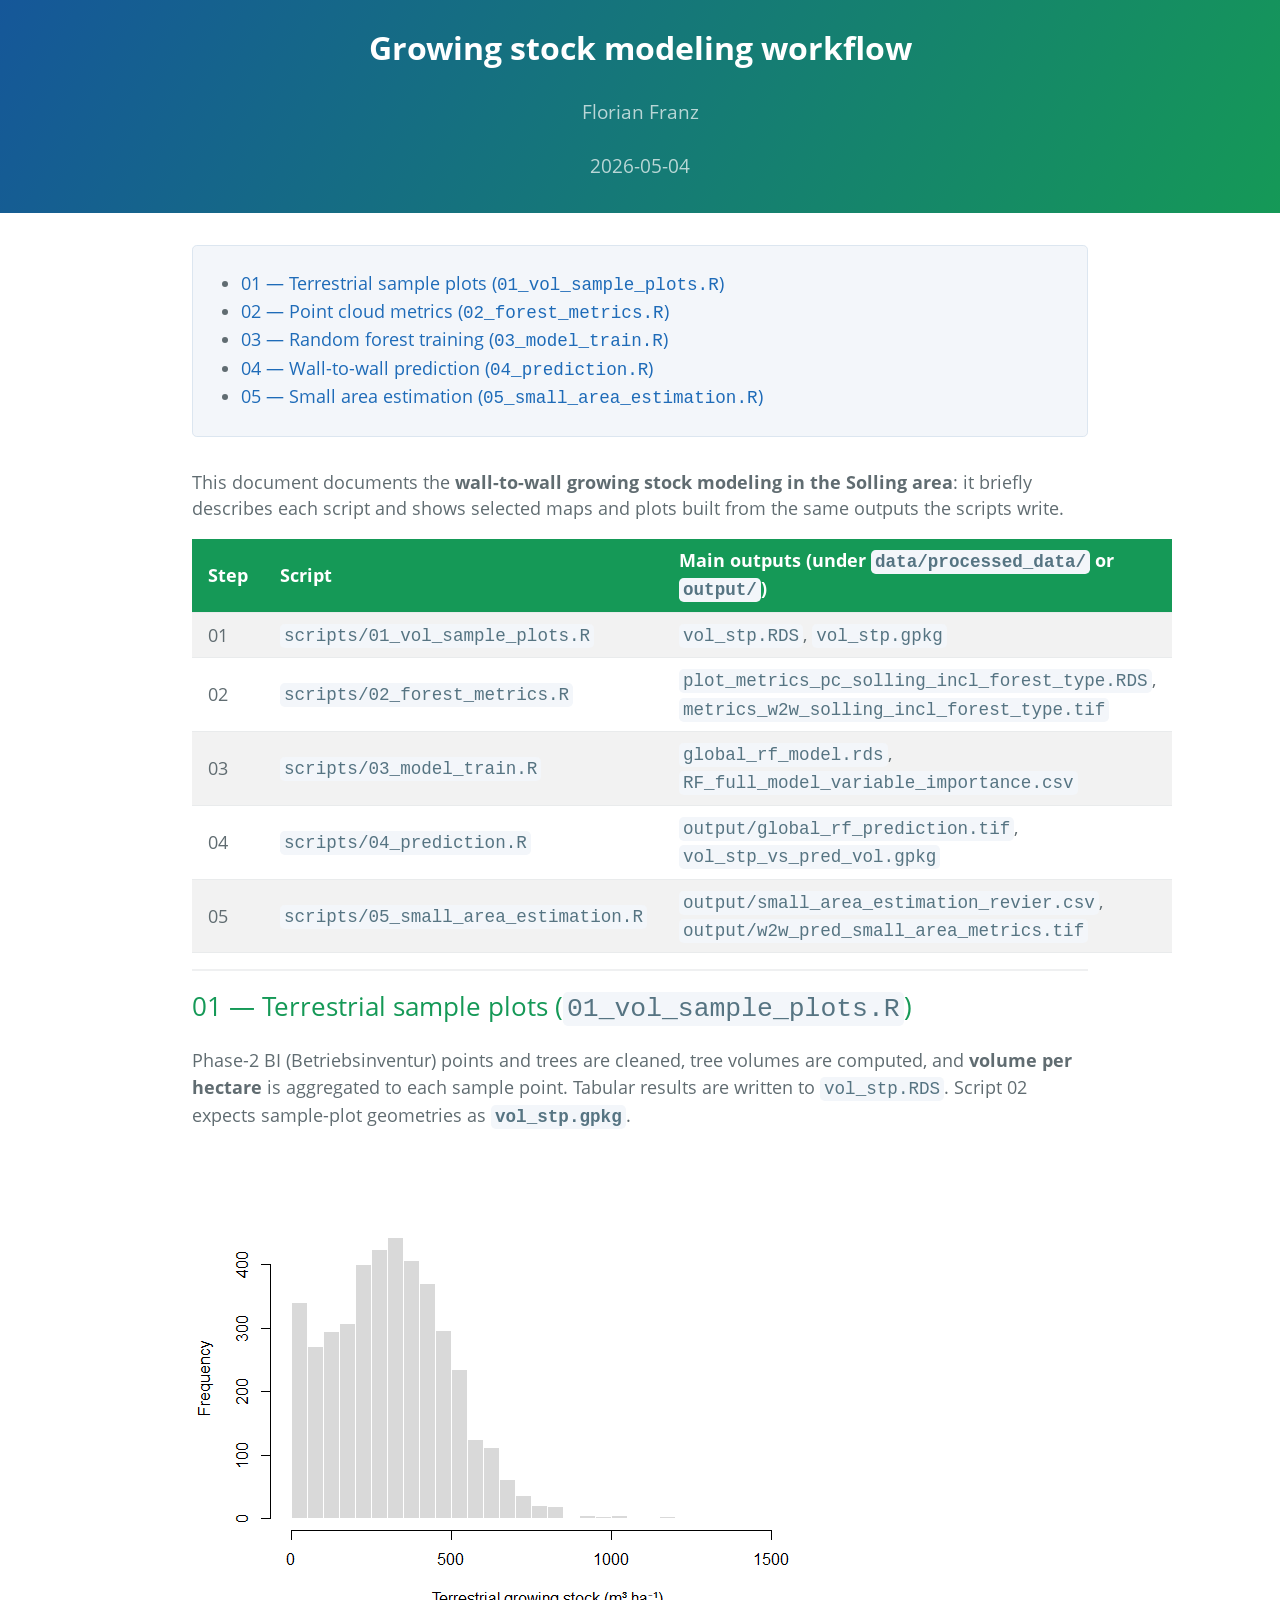
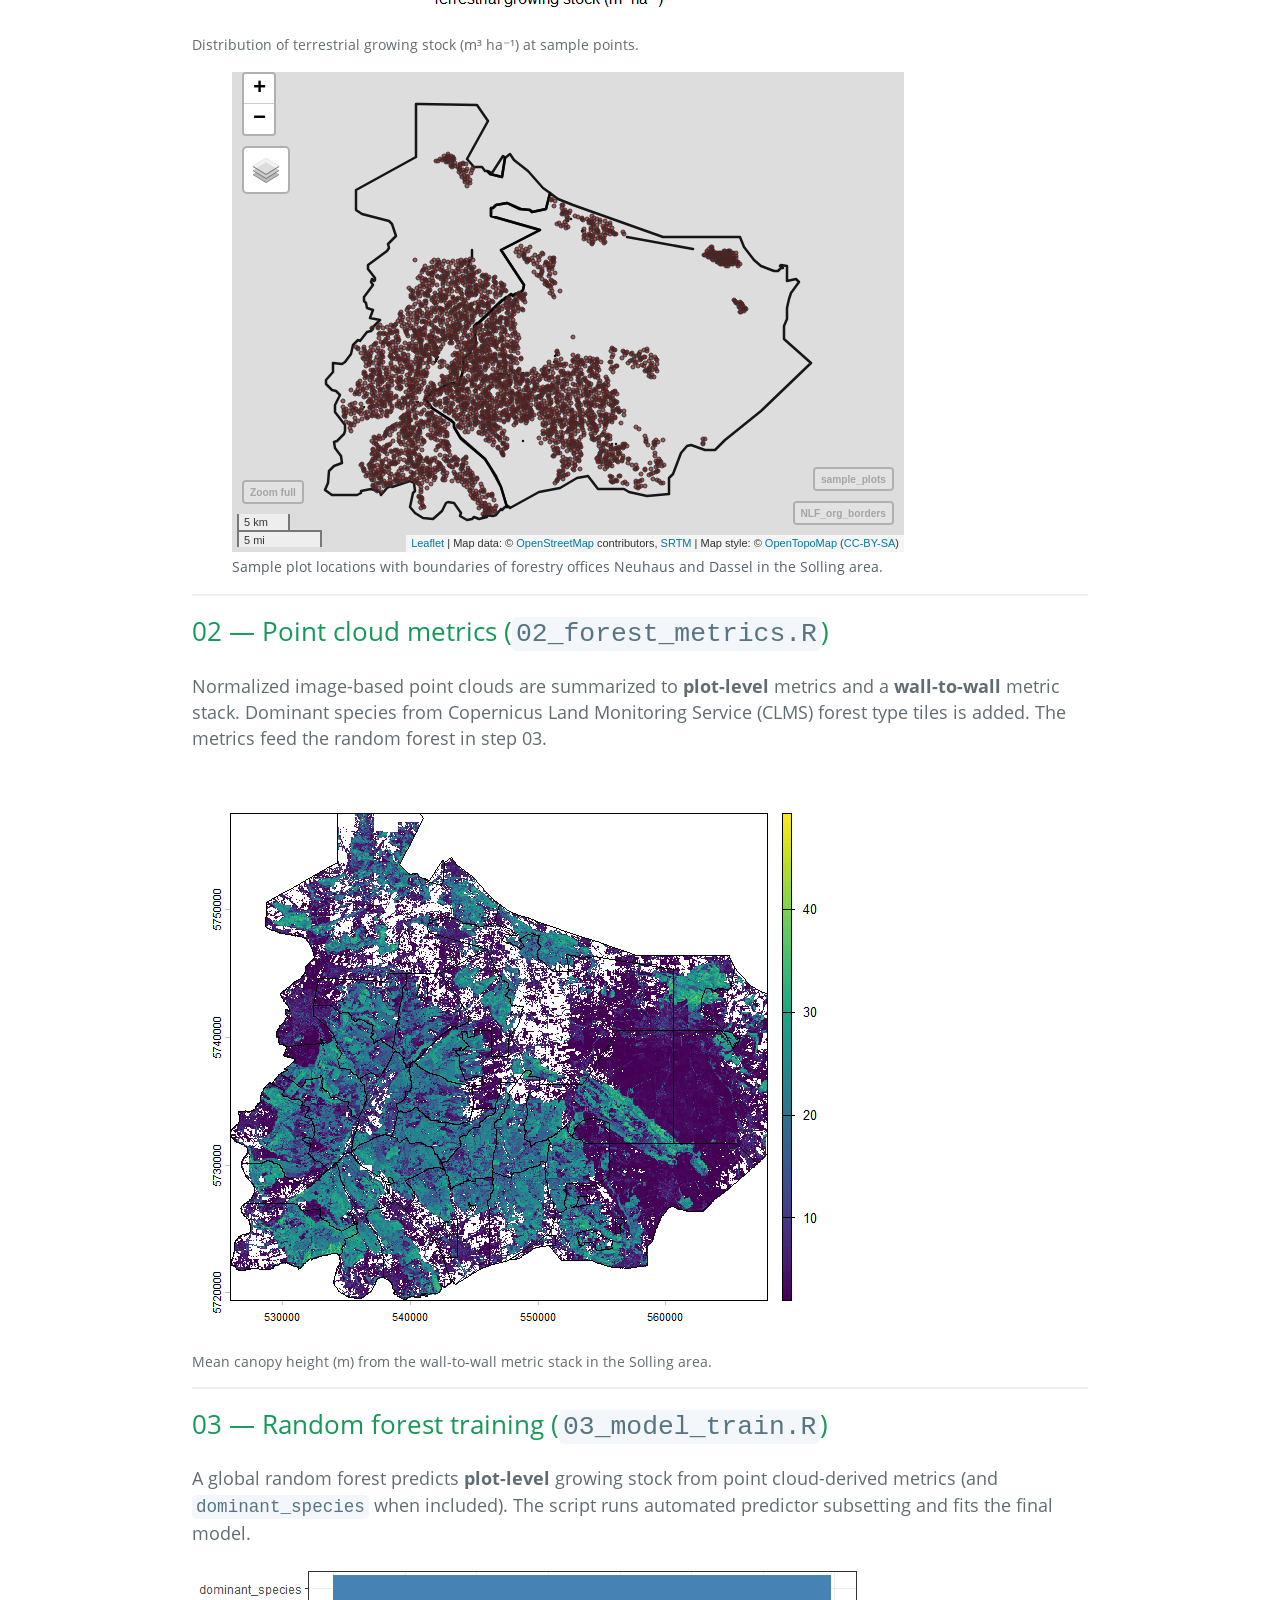
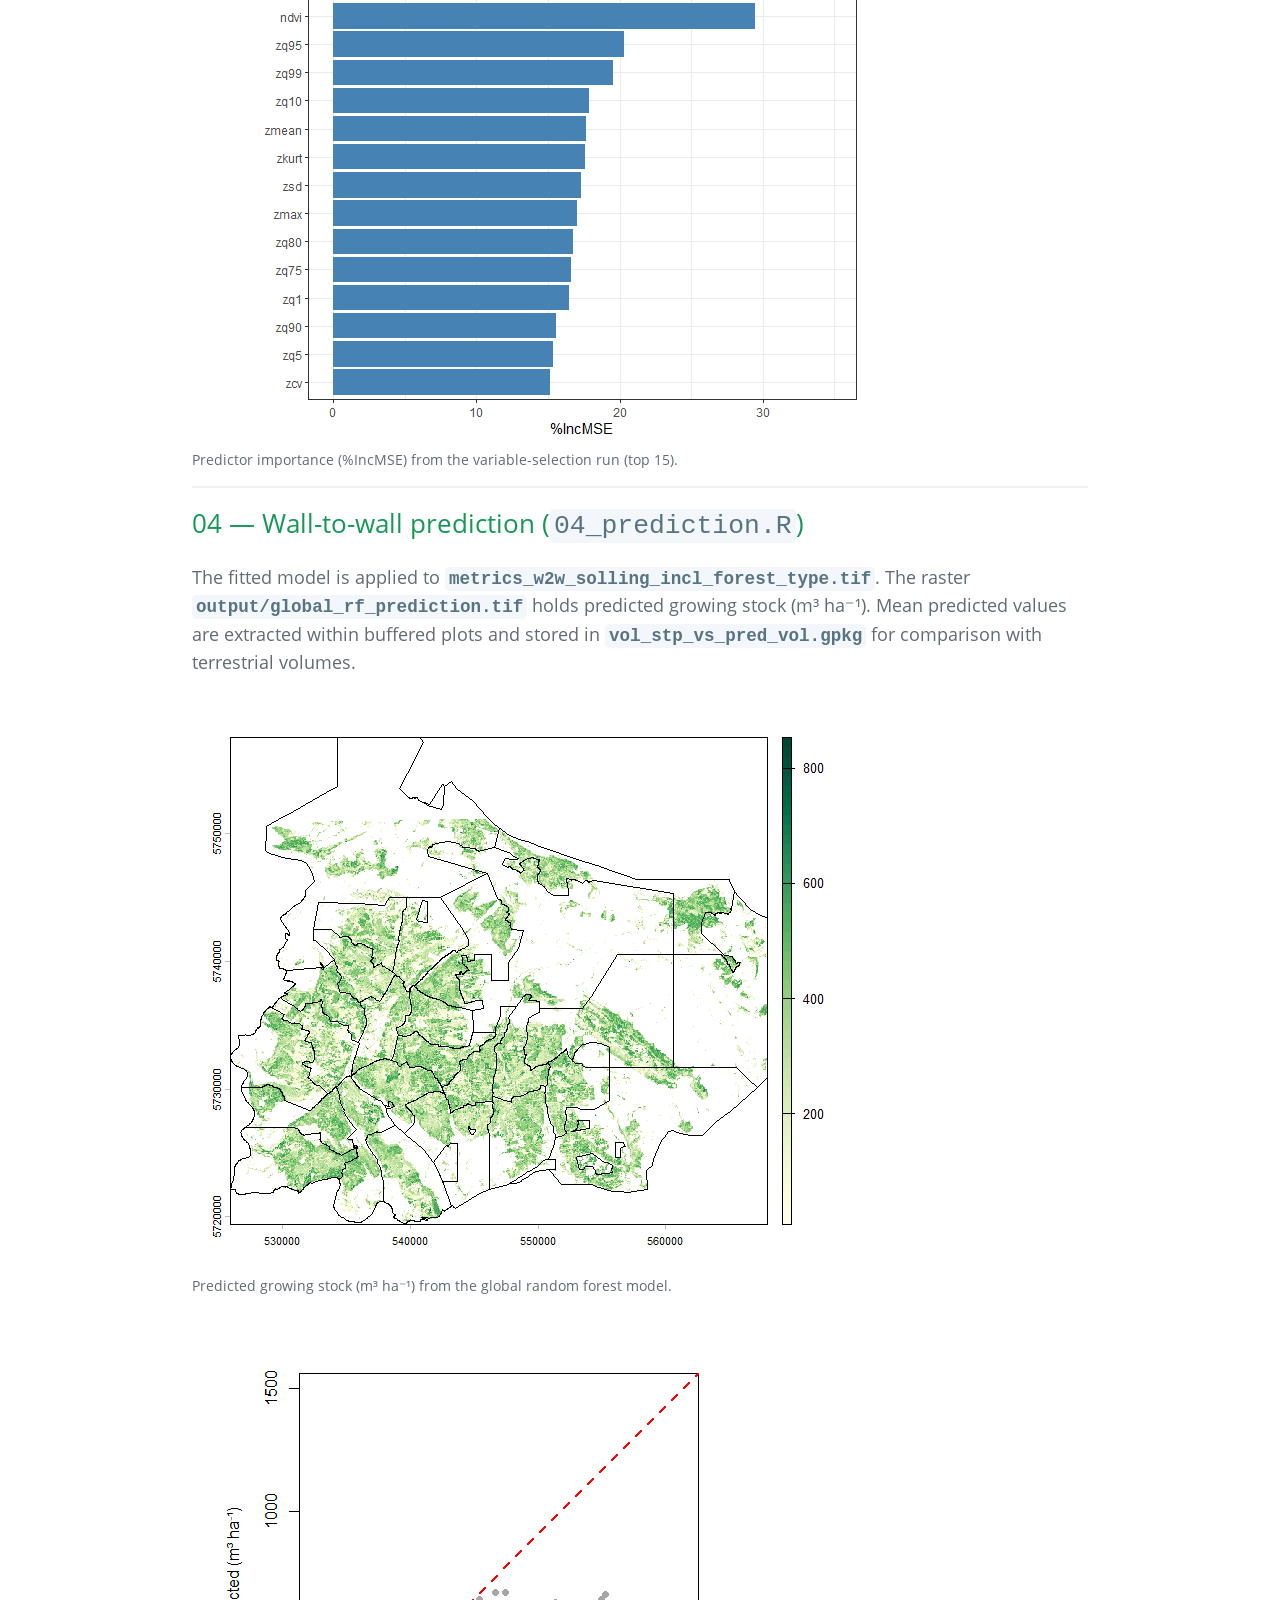
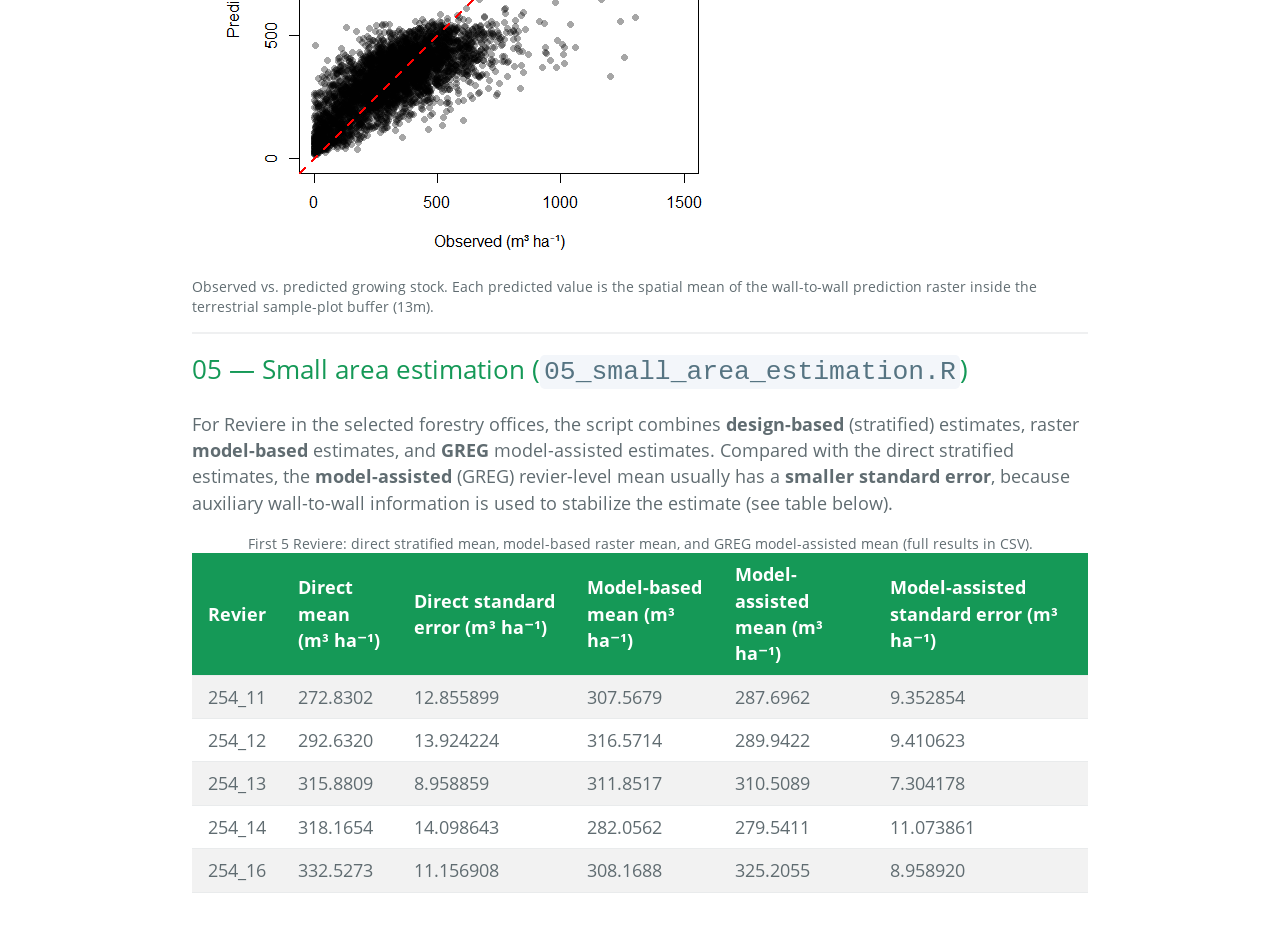
==== commit 8e1e7ffb: "refresh documentation" ====
--- a/docs/index.html
+++ b/docs/index.html
@@ -12,9 +12,9 @@
 
 <meta name="author" content="Florian Franz" />
 
-<meta name="date" content="2023-09-20" />
-
-<title>Wall-to-wall modeling of the growing stock - figures</title>
+<meta name="date" content="2026-05-04" />
+
+<title>Growing stock modeling workflow</title>
 
 <script>// Pandoc 2.9 adds attributes on both header and div. We remove the former (to
 // be compatible with the behavior of Pandoc < 2.8).
@@ -29,6 +29,26 @@
   }
 });
 </script>
+<style type="text/css">@layer htmltools {
+.html-fill-container {
+display: flex;
+flex-direction: column;
+
+min-height: 0;
+min-width: 0;
+}
+.html-fill-container > .html-fill-item {
+
+flex: 1 1 auto;
+min-height: 0;
+min-width: 0;
+}
+.html-fill-container > :not(.html-fill-item) {
+
+flex: 0 0 auto;
+}
+}
+</style>
 <script>(function() {
   // If window.HTMLWidgets is already defined, then use it; otherwise create a
   // new object. This allows preceding code to set options that affect the
@@ -931,11 +951,8 @@
   }
 })();
 </script>
-<script>/*! jQuery v1.12.4 | (c) jQuery Foundation | jquery.org/license */
-!function(a,b){"object"==typeof module&&"object"==typeof module.exports?module.exports=a.document?b(a,!0):function(a){if(!a.document)throw new Error("jQuery requires a window with a document");return b(a)}:b(a)}("undefined"!=typeof window?window:this,function(a,b){var c=[],d=a.document,e=c.slice,f=c.concat,g=c.push,h=c.indexOf,i={},j=i.toString,k=i.hasOwnProperty,l={},m="1.12.4",n=function(a,b){return new n.fn.init(a,b)},o=/^[\s\uFEFF\xA0]+|[\s\uFEFF\xA0]+$/g,p=/^-ms-/,q=/-([\da-z])/gi,r=function(a,b){return b.toUpperCase()};n.fn=n.prototype={jquery:m,constructor:n,selector:"",length:0,toArray:function(){return e.call(this)},get:function(a){return null!=a?0>a?this[a+this.length]:this[a]:e.call(this)},pushStack:function(a){var b=n.merge(this.constructor(),a);return b.prevObject=this,b.context=this.context,b},each:function(a){return n.each(this,a)},map:function(a){return this.pushStack(n.map(this,function(b,c){return a.call(b,c,b)}))},slice:function(){return this.pushStack(e.apply(this,arguments))},first:function(){return this.eq(0)},last:function(){return this.eq(-1)},eq:function(a){var b=this.length,c=+a+(0>a?b:0);return this.pushStack(c>=0&&b>c?[this[c]]:[])},end:function(){return this.prevObject||this.constructor()},push:g,sort:c.sort,splice:c.splice},n.extend=n.fn.extend=function(){var a,b,c,d,e,f,g=arguments[0]||{},h=1,i=arguments.length,j=!1;for("boolean"==typeof g&&(j=g,g=arguments[h]||{},h++),"object"==typeof g||n.isFunction(g)||(g={}),h===i&&(g=this,h--);i>h;h++)if(null!=(e=arguments[h]))for(d in e)a=g[d],c=e[d],g!==c&&(j&&c&&(n.isPlainObject(c)||(b=n.isArray(c)))?(b?(b=!1,f=a&&n.isArray(a)?a:[]):f=a&&n.isPlainObject(a)?a:{},g[d]=n.extend(j,f,c)):void 0!==c&&(g[d]=c));return g},n.extend({expando:"jQuery"+(m+Math.random()).replace(/\D/g,""),isReady:!0,error:function(a){throw new Error(a)},noop:function(){},isFunction:function(a){return"function"===n.type(a)},isArray:Array.isArray||function(a){return"array"===n.type(a)},isWindow:function(a){return null!=a&&a==a.window},isNumeric:function(a){var b=a&&a.toString();return!n.isArray(a)&&b-parseFloat(b)+1>=0},isEmptyObject:function(a){var b;for(b in a)return!1;return!0},isPlainObject:function(a){var b;if(!a||"object"!==n.type(a)||a.nodeType||n.isWindow(a))return!1;try{if(a.constructor&&!k.call(a,"constructor")&&!k.call(a.constructor.prototype,"isPrototypeOf"))return!1}catch(c){return!1}if(!l.ownFirst)for(b in a)return k.call(a,b);for(b in a);return void 0===b||k.call(a,b)},type:function(a){return null==a?a+"":"object"==typeof a||"function"==typeof a?i[j.call(a)]||"object":typeof a},globalEval:function(b){b&&n.trim(b)&&(a.execScript||function(b){a.eval.call(a,b)})(b)},camelCase:function(a){return a.replace(p,"ms-").replace(q,r)},nodeName:function(a,b){return a.nodeName&&a.nodeName.toLowerCase()===b.toLowerCase()},each:function(a,b){var c,d=0;if(s(a)){for(c=a.length;c>d;d++)if(b.call(a[d],d,a[d])===!1)break}else for(d in a)if(b.call(a[d],d,a[d])===!1)break;return a},trim:function(a){return null==a?"":(a+"").replace(o,"")},makeArray:function(a,b){var c=b||[];return null!=a&&(s(Object(a))?n.merge(c,"string"==typeof a?[a]:a):g.call(c,a)),c},inArray:function(a,b,c){var d;if(b){if(h)return h.call(b,a,c);for(d=b.length,c=c?0>c?Math.max(0,d+c):c:0;d>c;c++)if(c in b&&b[c]===a)return c}return-1},merge:function(a,b){var c=+b.length,d=0,e=a.length;while(c>d)a[e++]=b[d++];if(c!==c)while(void 0!==b[d])a[e++]=b[d++];return a.length=e,a},grep:function(a,b,c){for(var d,e=[],f=0,g=a.length,h=!c;g>f;f++)d=!b(a[f],f),d!==h&&e.push(a[f]);return e},map:function(a,b,c){var d,e,g=0,h=[];if(s(a))for(d=a.length;d>g;g++)e=b(a[g],g,c),null!=e&&h.push(e);else for(g in a)e=b(a[g],g,c),null!=e&&h.push(e);return f.apply([],h)},guid:1,proxy:function(a,b){var c,d,f;return"string"==typeof b&&(f=a[b],b=a,a=f),n.isFunction(a)?(c=e.call(arguments,2),d=function(){return a.apply(b||this,c.concat(e.call(arguments)))},d.guid=a.guid=a.guid||n.guid++,d):void 0},now:function(){return+new Date},support:l}),"function"==typeof Symbol&&(n.fn[Symbol.iterator]=c[Symbol.iterator]),n.each("Boolean Number String Function Array Date RegExp Object Error Symbol".split(" "),function(a,b){i["[object "+b+"]"]=b.toLowerCase()});function s(a){var b=!!a&&"length"in a&&a.length,c=n.type(a);return"function"===c||n.isWindow(a)?!1:"array"===c||0===b||"number"==typeof b&&b>0&&b-1 in a}var t=function(a){var b,c,d,e,f,g,h,i,j,k,l,m,n,o,p,q,r,s,t,u="sizzle"+1*new Date,v=a.document,w=0,x=0,y=ga(),z=ga(),A=ga(),B=function(a,b){return a===b&&(l=!0),0},C=1<<31,D={}.hasOwnProperty,E=[],F=E.pop,G=E.push,H=E.push,I=E.slice,J=function(a,b){for(var c=0,d=a.length;d>c;c++)if(a[c]===b)return c;return-1},K="checked|selected|async|autofocus|autoplay|controls|defer|disabled|hidden|ismap|loop|multiple|open|readonly|required|scoped",L="[\\x20\\t\\r\\n\\f]",M="(?:\\\\.|[\\w-]|[^\\x00-\\xa0])+",N="\\["+L+"*("+M+")(?:"+L+"*([*^$|!~]?=)"+L+"*(?:'((?:\\\\.|[^\\\\'])*)'|\"((?:\\\\.|[^\\\\\"])*)\"|("+M+"))|)"+L+"*\\]",O=":("+M+")(?:\\((('((?:\\\\.|[^\\\\'])*)'|\"((?:\\\\.|[^\\\\\"])*)\")|((?:\\\\.|[^\\\\()[\\]]|"+N+")*)|.*)\\)|)",P=new RegExp(L+"+","g"),Q=new RegExp("^"+L+"+|((?:^|[^\\\\])(?:\\\\.)*)"+L+"+$","g"),R=new RegExp("^"+L+"*,"+L+"*"),S=new RegExp("^"+L+"*([>+~]|"+L+")"+L+"*"),T=new RegExp("="+L+"*([^\\]'\"]*?)"+L+"*\\]","g"),U=new RegExp(O),V=new RegExp("^"+M+"$"),W={ID:new RegExp("^#("+M+")"),CLASS:new RegExp("^\\.("+M+")"),TAG:new RegExp("^("+M+"|[*])"),ATTR:new RegExp("^"+N),PSEUDO:new RegExp("^"+O),CHILD:new RegExp("^:(only|first|last|nth|nth-last)-(child|of-type)(?:\\("+L+"*(even|odd|(([+-]|)(\\d*)n|)"+L+"*(?:([+-]|)"+L+"*(\\d+)|))"+L+"*\\)|)","i"),bool:new RegExp("^(?:"+K+")$","i"),needsContext:new RegExp("^"+L+"*[>+~]|:(even|odd|eq|gt|lt|nth|first|last)(?:\\("+L+"*((?:-\\d)?\\d*)"+L+"*\\)|)(?=[^-]|$)","i")},X=/^(?:input|select|textarea|button)$/i,Y=/^h\d$/i,Z=/^[^{]+\{\s*\[native \w/,$=/^(?:#([\w-]+)|(\w+)|\.([\w-]+))$/,_=/[+~]/,aa=/'|\\/g,ba=new RegExp("\\\\([\\da-f]{1,6}"+L+"?|("+L+")|.)","ig"),ca=function(a,b,c){var d="0x"+b-65536;return d!==d||c?b:0>d?String.fromCharCode(d+65536):String.fromCharCode(d>>10|55296,1023&d|56320)},da=function(){m()};try{H.apply(E=I.call(v.childNodes),v.childNodes),E[v.childNodes.length].nodeType}catch(ea){H={apply:E.length?function(a,b){G.apply(a,I.call(b))}:function(a,b){var c=a.length,d=0;while(a[c++]=b[d++]);a.length=c-1}}}function fa(a,b,d,e){var f,h,j,k,l,o,r,s,w=b&&b.ownerDocument,x=b?b.nodeType:9;if(d=d||[],"string"!=typeof a||!a||1!==x&&9!==x&&11!==x)return d;if(!e&&((b?b.ownerDocument||b:v)!==n&&m(b),b=b||n,p)){if(11!==x&&(o=$.exec(a)))if(f=o[1]){if(9===x){if(!(j=b.getElementById(f)))return d;if(j.id===f)return d.push(j),d}else if(w&&(j=w.getElementById(f))&&t(b,j)&&j.id===f)return d.push(j),d}else{if(o[2])return H.apply(d,b.getElementsByTagName(a)),d;if((f=o[3])&&c.getElementsByClassName&&b.getElementsByClassName)return H.apply(d,b.getElementsByClassName(f)),d}if(c.qsa&&!A[a+" "]&&(!q||!q.test(a))){if(1!==x)w=b,s=a;else if("object"!==b.nodeName.toLowerCase()){(k=b.getAttribute("id"))?k=k.replace(aa,"\\$&"):b.setAttribute("id",k=u),r=g(a),h=r.length,l=V.test(k)?"#"+k:"[id='"+k+"']";while(h--)r[h]=l+" "+qa(r[h]);s=r.join(","),w=_.test(a)&&oa(b.parentNode)||b}if(s)try{return H.apply(d,w.querySelectorAll(s)),d}catch(y){}finally{k===u&&b.removeAttribute("id")}}}return i(a.replace(Q,"$1"),b,d,e)}function ga(){var a=[];function b(c,e){return a.push(c+" ")>d.cacheLength&&delete b[a.shift()],b[c+" "]=e}return b}function ha(a){return a[u]=!0,a}function ia(a){var b=n.createElement("div");try{return!!a(b)}catch(c){return!1}finally{b.parentNode&&b.parentNode.removeChild(b),b=null}}function ja(a,b){var c=a.split("|"),e=c.length;while(e--)d.attrHandle[c[e]]=b}function ka(a,b){var c=b&&a,d=c&&1===a.nodeType&&1===b.nodeType&&(~b.sourceIndex||C)-(~a.sourceIndex||C);if(d)return d;if(c)while(c=c.nextSibling)if(c===b)return-1;return a?1:-1}function la(a){return function(b){var c=b.nodeName.toLowerCase();return"input"===c&&b.type===a}}function ma(a){return function(b){var c=b.nodeName.toLowerCase();return("input"===c||"button"===c)&&b.type===a}}function na(a){return ha(function(b){return b=+b,ha(function(c,d){var e,f=a([],c.length,b),g=f.length;while(g--)c[e=f[g]]&&(c[e]=!(d[e]=c[e]))})})}function oa(a){return a&&"undefined"!=typeof a.getElementsByTagName&&a}c=fa.support={},f=fa.isXML=function(a){var b=a&&(a.ownerDocument||a).documentElement;return b?"HTML"!==b.nodeName:!1},m=fa.setDocument=function(a){var b,e,g=a?a.ownerDocument||a:v;return g!==n&&9===g.nodeType&&g.documentElement?(n=g,o=n.documentElement,p=!f(n),(e=n.defaultView)&&e.top!==e&&(e.addEventListener?e.addEventListener("unload",da,!1):e.attachEvent&&e.attachEvent("onunload",da)),c.attributes=ia(function(a){return a.className="i",!a.getAttribute("className")}),c.getElementsByTagName=ia(function(a){return a.appendChild(n.createComment("")),!a.getElementsByTagName("*").length}),c.getElementsByClassName=Z.test(n.getElementsByClassName),c.getById=ia(function(a){return o.appendChild(a).id=u,!n.getElementsByName||!n.getElementsByName(u).length}),c.getById?(d.find.ID=function(a,b){if("undefined"!=typeof b.getElementById&&p){var c=b.getElementById(a);return c?[c]:[]}},d.filter.ID=function(a){var b=a.replace(ba,ca);return function(a){return a.getAttribute("id")===b}}):(delete d.find.ID,d.filter.ID=function(a){var b=a.replace(ba,ca);return function(a){var c="undefined"!=typeof a.getAttributeNode&&a.getAttributeNode("id");return c&&c.value===b}}),d.find.TAG=c.getElementsByTagName?function(a,b){return"undefined"!=typeof b.getElementsByTagName?b.getElementsByTagName(a):c.qsa?b.querySelectorAll(a):void 0}:function(a,b){var c,d=[],e=0,f=b.getElementsByTagName(a);if("*"===a){while(c=f[e++])1===c.nodeType&&d.push(c);return d}return f},d.find.CLASS=c.getElementsByClassName&&function(a,b){return"undefined"!=typeof b.getElementsByClassName&&p?b.getElementsByClassName(a):void 0},r=[],q=[],(c.qsa=Z.test(n.querySelectorAll))&&(ia(function(a){o.appendChild(a).innerHTML="<a id='"+u+"'></a><select id='"+u+"-\r\\' msallowcapture=''><option selected=''></option></select>",a.querySelectorAll("[msallowcapture^='']").length&&q.push("[*^$]="+L+"*(?:''|\"\")"),a.querySelectorAll("[selected]").length||q.push("\\["+L+"*(?:value|"+K+")"),a.querySelectorAll("[id~="+u+"-]").length||q.push("~="),a.querySelectorAll(":checked").length||q.push(":checked"),a.querySelectorAll("a#"+u+"+*").length||q.push(".#.+[+~]")}),ia(function(a){var b=n.createElement("input");b.setAttribute("type","hidden"),a.appendChild(b).setAttribute("name","D"),a.querySelectorAll("[name=d]").length&&q.push("name"+L+"*[*^$|!~]?="),a.querySelectorAll(":enabled").length||q.push(":enabled",":disabled"),a.querySelectorAll("*,:x"),q.push(",.*:")})),(c.matchesSelector=Z.test(s=o.matches||o.webkitMatchesSelector||o.mozMatchesSelector||o.oMatchesSelector||o.msMatchesSelector))&&ia(function(a){c.disconnectedMatch=s.call(a,"div"),s.call(a,"[s!='']:x"),r.push("!=",O)}),q=q.length&&new RegExp(q.join("|")),r=r.length&&new RegExp(r.join("|")),b=Z.test(o.compareDocumentPosition),t=b||Z.test(o.contains)?function(a,b){var c=9===a.nodeType?a.documentElement:a,d=b&&b.parentNode;return a===d||!(!d||1!==d.nodeType||!(c.contains?c.contains(d):a.compareDocumentPosition&&16&a.compareDocumentPosition(d)))}:function(a,b){if(b)while(b=b.parentNode)if(b===a)return!0;return!1},B=b?function(a,b){if(a===b)return l=!0,0;var d=!a.compareDocumentPosition-!b.compareDocumentPosition;return d?d:(d=(a.ownerDocument||a)===(b.ownerDocument||b)?a.compareDocumentPosition(b):1,1&d||!c.sortDetached&&b.compareDocumentPosition(a)===d?a===n||a.ownerDocument===v&&t(v,a)?-1:b===n||b.ownerDocument===v&&t(v,b)?1:k?J(k,a)-J(k,b):0:4&d?-1:1)}:function(a,b){if(a===b)return l=!0,0;var c,d=0,e=a.parentNode,f=b.parentNode,g=[a],h=[b];if(!e||!f)return a===n?-1:b===n?1:e?-1:f?1:k?J(k,a)-J(k,b):0;if(e===f)return ka(a,b);c=a;while(c=c.parentNode)g.unshift(c);c=b;while(c=c.parentNode)h.unshift(c);while(g[d]===h[d])d++;return d?ka(g[d],h[d]):g[d]===v?-1:h[d]===v?1:0},n):n},fa.matches=function(a,b){return fa(a,null,null,b)},fa.matchesSelector=function(a,b){if((a.ownerDocument||a)!==n&&m(a),b=b.replace(T,"='$1']"),c.matchesSelector&&p&&!A[b+" "]&&(!r||!r.test(b))&&(!q||!q.test(b)))try{var d=s.call(a,b);if(d||c.disconnectedMatch||a.document&&11!==a.document.nodeType)return d}catch(e){}return fa(b,n,null,[a]).length>0},fa.contains=function(a,b){return(a.ownerDocument||a)!==n&&m(a),t(a,b)},fa.attr=function(a,b){(a.ownerDocument||a)!==n&&m(a);var e=d.attrHandle[b.toLowerCase()],f=e&&D.call(d.attrHandle,b.toLowerCase())?e(a,b,!p):void 0;return void 0!==f?f:c.attributes||!p?a.getAttribute(b):(f=a.getAttributeNode(b))&&f.specified?f.value:null},fa.error=function(a){throw new Error("Syntax error, unrecognized expression: "+a)},fa.uniqueSort=function(a){var b,d=[],e=0,f=0;if(l=!c.detectDuplicates,k=!c.sortStable&&a.slice(0),a.sort(B),l){while(b=a[f++])b===a[f]&&(e=d.push(f));while(e--)a.splice(d[e],1)}return k=null,a},e=fa.getText=function(a){var b,c="",d=0,f=a.nodeType;if(f){if(1===f||9===f||11===f){if("string"==typeof a.textContent)return a.textContent;for(a=a.firstChild;a;a=a.nextSibling)c+=e(a)}else if(3===f||4===f)return a.nodeValue}else while(b=a[d++])c+=e(b);return c},d=fa.selectors={cacheLength:50,createPseudo:ha,match:W,attrHandle:{},find:{},relative:{">":{dir:"parentNode",first:!0}," ":{dir:"parentNode"},"+":{dir:"previousSibling",first:!0},"~":{dir:"previousSibling"}},preFilter:{ATTR:function(a){return a[1]=a[1].replace(ba,ca),a[3]=(a[3]||a[4]||a[5]||"").replace(ba,ca),"~="===a[2]&&(a[3]=" "+a[3]+" "),a.slice(0,4)},CHILD:function(a){return a[1]=a[1].toLowerCase(),"nth"===a[1].slice(0,3)?(a[3]||fa.error(a[0]),a[4]=+(a[4]?a[5]+(a[6]||1):2*("even"===a[3]||"odd"===a[3])),a[5]=+(a[7]+a[8]||"odd"===a[3])):a[3]&&fa.error(a[0]),a},PSEUDO:function(a){var b,c=!a[6]&&a[2];return W.CHILD.test(a[0])?null:(a[3]?a[2]=a[4]||a[5]||"":c&&U.test(c)&&(b=g(c,!0))&&(b=c.indexOf(")",c.length-b)-c.length)&&(a[0]=a[0].slice(0,b),a[2]=c.slice(0,b)),a.slice(0,3))}},filter:{TAG:function(a){var b=a.replace(ba,ca).toLowerCase();return"*"===a?function(){return!0}:function(a){return a.nodeName&&a.nodeName.toLowerCase()===b}},CLASS:function(a){var b=y[a+" "];return b||(b=new RegExp("(^|"+L+")"+a+"("+L+"|$)"))&&y(a,function(a){return b.test("string"==typeof a.className&&a.className||"undefined"!=typeof a.getAttribute&&a.getAttribute("class")||"")})},ATTR:function(a,b,c){return function(d){var e=fa.attr(d,a);return null==e?"!="===b:b?(e+="","="===b?e===c:"!="===b?e!==c:"^="===b?c&&0===e.indexOf(c):"*="===b?c&&e.indexOf(c)>-1:"$="===b?c&&e.slice(-c.length)===c:"~="===b?(" "+e.replace(P," ")+" ").indexOf(c)>-1:"|="===b?e===c||e.slice(0,c.length+1)===c+"-":!1):!0}},CHILD:function(a,b,c,d,e){var f="nth"!==a.slice(0,3),g="last"!==a.slice(-4),h="of-type"===b;return 1===d&&0===e?function(a){return!!a.parentNode}:function(b,c,i){var j,k,l,m,n,o,p=f!==g?"nextSibling":"previousSibling",q=b.parentNode,r=h&&b.nodeName.toLowerCase(),s=!i&&!h,t=!1;if(q){if(f){while(p){m=b;while(m=m[p])if(h?m.nodeName.toLowerCase()===r:1===m.nodeType)return!1;o=p="only"===a&&!o&&"nextSibling"}return!0}if(o=[g?q.firstChild:q.lastChild],g&&s){m=q,l=m[u]||(m[u]={}),k=l[m.uniqueID]||(l[m.uniqueID]={}),j=k[a]||[],n=j[0]===w&&j[1],t=n&&j[2],m=n&&q.childNodes[n];while(m=++n&&m&&m[p]||(t=n=0)||o.pop())if(1===m.nodeType&&++t&&m===b){k[a]=[w,n,t];break}}else if(s&&(m=b,l=m[u]||(m[u]={}),k=l[m.uniqueID]||(l[m.uniqueID]={}),j=k[a]||[],n=j[0]===w&&j[1],t=n),t===!1)while(m=++n&&m&&m[p]||(t=n=0)||o.pop())if((h?m.nodeName.toLowerCase()===r:1===m.nodeType)&&++t&&(s&&(l=m[u]||(m[u]={}),k=l[m.uniqueID]||(l[m.uniqueID]={}),k[a]=[w,t]),m===b))break;return t-=e,t===d||t%d===0&&t/d>=0}}},PSEUDO:function(a,b){var c,e=d.pseudos[a]||d.setFilters[a.toLowerCase()]||fa.error("unsupported pseudo: "+a);return e[u]?e(b):e.length>1?(c=[a,a,"",b],d.setFilters.hasOwnProperty(a.toLowerCase())?ha(function(a,c){var d,f=e(a,b),g=f.length;while(g--)d=J(a,f[g]),a[d]=!(c[d]=f[g])}):function(a){return e(a,0,c)}):e}},pseudos:{not:ha(function(a){var b=[],c=[],d=h(a.replace(Q,"$1"));return d[u]?ha(function(a,b,c,e){var f,g=d(a,null,e,[]),h=a.length;while(h--)(f=g[h])&&(a[h]=!(b[h]=f))}):function(a,e,f){return b[0]=a,d(b,null,f,c),b[0]=null,!c.pop()}}),has:ha(function(a){return function(b){return fa(a,b).length>0}}),contains:ha(function(a){return a=a.replace(ba,ca),function(b){return(b.textContent||b.innerText||e(b)).indexOf(a)>-1}}),lang:ha(function(a){return V.test(a||"")||fa.error("unsupported lang: "+a),a=a.replace(ba,ca).toLowerCase(),function(b){var c;do if(c=p?b.lang:b.getAttribute("xml:lang")||b.getAttribute("lang"))return c=c.toLowerCase(),c===a||0===c.indexOf(a+"-");while((b=b.parentNode)&&1===b.nodeType);return!1}}),target:function(b){var c=a.location&&a.location.hash;return c&&c.slice(1)===b.id},root:function(a){return a===o},focus:function(a){return a===n.activeElement&&(!n.hasFocus||n.hasFocus())&&!!(a.type||a.href||~a.tabIndex)},enabled:function(a){return a.disabled===!1},disabled:function(a){return a.disabled===!0},checked:function(a){var b=a.nodeName.toLowerCase();return"input"===b&&!!a.checked||"option"===b&&!!a.selected},selected:function(a){return a.parentNode&&a.parentNode.selectedIndex,a.selected===!0},empty:function(a){for(a=a.firstChild;a;a=a.nextSibling)if(a.nodeType<6)return!1;return!0},parent:function(a){return!d.pseudos.empty(a)},header:function(a){return Y.test(a.nodeName)},input:function(a){return X.test(a.nodeName)},button:function(a){var b=a.nodeName.toLowerCase();return"input"===b&&"button"===a.type||"button"===b},text:function(a){var b;return"input"===a.nodeName.toLowerCase()&&"text"===a.type&&(null==(b=a.getAttribute("type"))||"text"===b.toLowerCase())},first:na(function(){return[0]}),last:na(function(a,b){return[b-1]}),eq:na(function(a,b,c){return[0>c?c+b:c]}),even:na(function(a,b){for(var c=0;b>c;c+=2)a.push(c);return a}),odd:na(function(a,b){for(var c=1;b>c;c+=2)a.push(c);return a}),lt:na(function(a,b,c){for(var d=0>c?c+b:c;--d>=0;)a.push(d);return a}),gt:na(function(a,b,c){for(var d=0>c?c+b:c;++d<b;)a.push(d);return a})}},d.pseudos.nth=d.pseudos.eq;for(b in{radio:!0,checkbox:!0,file:!0,password:!0,image:!0})d.pseudos[b]=la(b);for(b in{submit:!0,reset:!0})d.pseudos[b]=ma(b);function pa(){}pa.prototype=d.filters=d.pseudos,d.setFilters=new pa,g=fa.tokenize=function(a,b){var c,e,f,g,h,i,j,k=z[a+" "];if(k)return b?0:k.slice(0);h=a,i=[],j=d.preFilter;while(h){c&&!(e=R.exec(h))||(e&&(h=h.slice(e[0].length)||h),i.push(f=[])),c=!1,(e=S.exec(h))&&(c=e.shift(),f.push({value:c,type:e[0].replace(Q," ")}),h=h.slice(c.length));for(g in d.filter)!(e=W[g].exec(h))||j[g]&&!(e=j[g](e))||(c=e.shift(),f.push({value:c,type:g,matches:e}),h=h.slice(c.length));if(!c)break}return b?h.length:h?fa.error(a):z(a,i).slice(0)};function qa(a){for(var b=0,c=a.length,d="";c>b;b++)d+=a[b].value;return d}function ra(a,b,c){var d=b.dir,e=c&&"parentNode"===d,f=x++;return b.first?function(b,c,f){while(b=b[d])if(1===b.nodeType||e)return a(b,c,f)}:function(b,c,g){var h,i,j,k=[w,f];if(g){while(b=b[d])if((1===b.nodeType||e)&&a(b,c,g))return!0}else while(b=b[d])if(1===b.nodeType||e){if(j=b[u]||(b[u]={}),i=j[b.uniqueID]||(j[b.uniqueID]={}),(h=i[d])&&h[0]===w&&h[1]===f)return k[2]=h[2];if(i[d]=k,k[2]=a(b,c,g))return!0}}}function sa(a){return a.length>1?function(b,c,d){var e=a.length;while(e--)if(!a[e](b,c,d))return!1;return!0}:a[0]}function ta(a,b,c){for(var d=0,e=b.length;e>d;d++)fa(a,b[d],c);return c}function ua(a,b,c,d,e){for(var f,g=[],h=0,i=a.length,j=null!=b;i>h;h++)(f=a[h])&&(c&&!c(f,d,e)||(g.push(f),j&&b.push(h)));return g}function va(a,b,c,d,e,f){return d&&!d[u]&&(d=va(d)),e&&!e[u]&&(e=va(e,f)),ha(function(f,g,h,i){var j,k,l,m=[],n=[],o=g.length,p=f||ta(b||"*",h.nodeType?[h]:h,[]),q=!a||!f&&b?p:ua(p,m,a,h,i),r=c?e||(f?a:o||d)?[]:g:q;if(c&&c(q,r,h,i),d){j=ua(r,n),d(j,[],h,i),k=j.length;while(k--)(l=j[k])&&(r[n[k]]=!(q[n[k]]=l))}if(f){if(e||a){if(e){j=[],k=r.length;while(k--)(l=r[k])&&j.push(q[k]=l);e(null,r=[],j,i)}k=r.length;while(k--)(l=r[k])&&(j=e?J(f,l):m[k])>-1&&(f[j]=!(g[j]=l))}}else r=ua(r===g?r.splice(o,r.length):r),e?e(null,g,r,i):H.apply(g,r)})}function wa(a){for(var b,c,e,f=a.length,g=d.relative[a[0].type],h=g||d.relative[" "],i=g?1:0,k=ra(function(a){return a===b},h,!0),l=ra(function(a){return J(b,a)>-1},h,!0),m=[function(a,c,d){var e=!g&&(d||c!==j)||((b=c).nodeType?k(a,c,d):l(a,c,d));return b=null,e}];f>i;i++)if(c=d.relative[a[i].type])m=[ra(sa(m),c)];else{if(c=d.filter[a[i].type].apply(null,a[i].matches),c[u]){for(e=++i;f>e;e++)if(d.relative[a[e].type])break;return va(i>1&&sa(m),i>1&&qa(a.slice(0,i-1).concat({value:" "===a[i-2].type?"*":""})).replace(Q,"$1"),c,e>i&&wa(a.slice(i,e)),f>e&&wa(a=a.slice(e)),f>e&&qa(a))}m.push(c)}return sa(m)}function xa(a,b){var c=b.length>0,e=a.length>0,f=function(f,g,h,i,k){var l,o,q,r=0,s="0",t=f&&[],u=[],v=j,x=f||e&&d.find.TAG("*",k),y=w+=null==v?1:Math.random()||.1,z=x.length;for(k&&(j=g===n||g||k);s!==z&&null!=(l=x[s]);s++){if(e&&l){o=0,g||l.ownerDocument===n||(m(l),h=!p);while(q=a[o++])if(q(l,g||n,h)){i.push(l);break}k&&(w=y)}c&&((l=!q&&l)&&r--,f&&t.push(l))}if(r+=s,c&&s!==r){o=0;while(q=b[o++])q(t,u,g,h);if(f){if(r>0)while(s--)t[s]||u[s]||(u[s]=F.call(i));u=ua(u)}H.apply(i,u),k&&!f&&u.length>0&&r+b.length>1&&fa.uniqueSort(i)}return k&&(w=y,j=v),t};return c?ha(f):f}return h=fa.compile=function(a,b){var c,d=[],e=[],f=A[a+" "];if(!f){b||(b=g(a)),c=b.length;while(c--)f=wa(b[c]),f[u]?d.push(f):e.push(f);f=A(a,xa(e,d)),f.selector=a}return f},i=fa.select=function(a,b,e,f){var i,j,k,l,m,n="function"==typeof a&&a,o=!f&&g(a=n.selector||a);if(e=e||[],1===o.length){if(j=o[0]=o[0].slice(0),j.length>2&&"ID"===(k=j[0]).type&&c.getById&&9===b.nodeType&&p&&d.relative[j[1].type]){if(b=(d.find.ID(k.matches[0].replace(ba,ca),b)||[])[0],!b)return e;n&&(b=b.parentNode),a=a.slice(j.shift().value.length)}i=W.needsContext.test(a)?0:j.length;while(i--){if(k=j[i],d.relative[l=k.type])break;if((m=d.find[l])&&(f=m(k.matches[0].replace(ba,ca),_.test(j[0].type)&&oa(b.parentNode)||b))){if(j.splice(i,1),a=f.length&&qa(j),!a)return H.apply(e,f),e;break}}}return(n||h(a,o))(f,b,!p,e,!b||_.test(a)&&oa(b.parentNode)||b),e},c.sortStable=u.split("").sort(B).join("")===u,c.detectDuplicates=!!l,m(),c.sortDetached=ia(function(a){return 1&a.compareDocumentPosition(n.createElement("div"))}),ia(function(a){return a.innerHTML="<a href='#'></a>","#"===a.firstChild.getAttribute("href")})||ja("type|href|height|width",function(a,b,c){return c?void 0:a.getAttribute(b,"type"===b.toLowerCase()?1:2)}),c.attributes&&ia(function(a){return a.innerHTML="<input/>",a.firstChild.setAttribute("value",""),""===a.firstChild.getAttribute("value")})||ja("value",function(a,b,c){return c||"input"!==a.nodeName.toLowerCase()?void 0:a.defaultValue}),ia(function(a){return null==a.getAttribute("disabled")})||ja(K,function(a,b,c){var d;return c?void 0:a[b]===!0?b.toLowerCase():(d=a.getAttributeNode(b))&&d.specified?d.value:null}),fa}(a);n.find=t,n.expr=t.selectors,n.expr[":"]=n.expr.pseudos,n.uniqueSort=n.unique=t.uniqueSort,n.text=t.getText,n.isXMLDoc=t.isXML,n.contains=t.contains;var u=function(a,b,c){var d=[],e=void 0!==c;while((a=a[b])&&9!==a.nodeType)if(1===a.nodeType){if(e&&n(a).is(c))break;d.push(a)}return d},v=function(a,b){for(var c=[];a;a=a.nextSibling)1===a.nodeType&&a!==b&&c.push(a);return c},w=n.expr.match.needsContext,x=/^<([\w-]+)\s*\/?>(?:<\/\1>|)$/,y=/^.[^:#\[\.,]*$/;function z(a,b,c){if(n.isFunction(b))return n.grep(a,function(a,d){return!!b.call(a,d,a)!==c});if(b.nodeType)return n.grep(a,function(a){return a===b!==c});if("string"==typeof b){if(y.test(b))return n.filter(b,a,c);b=n.filter(b,a)}return n.grep(a,function(a){return n.inArray(a,b)>-1!==c})}n.filter=function(a,b,c){var d=b[0];return c&&(a=":not("+a+")"),1===b.length&&1===d.nodeType?n.find.matchesSelector(d,a)?[d]:[]:n.find.matches(a,n.grep(b,function(a){return 1===a.nodeType}))},n.fn.extend({find:function(a){var b,c=[],d=this,e=d.length;if("string"!=typeof a)return this.pushStack(n(a).filter(function(){for(b=0;e>b;b++)if(n.contains(d[b],this))return!0}));for(b=0;e>b;b++)n.find(a,d[b],c);return c=this.pushStack(e>1?n.unique(c):c),c.selector=this.selector?this.selector+" "+a:a,c},filter:function(a){return this.pushStack(z(this,a||[],!1))},not:function(a){return this.pushStack(z(this,a||[],!0))},is:function(a){return!!z(this,"string"==typeof a&&w.test(a)?n(a):a||[],!1).length}});var A,B=/^(?:\s*(<[\w\W]+>)[^>]*|#([\w-]*))$/,C=n.fn.init=function(a,b,c){var e,f;if(!a)return this;if(c=c||A,"string"==typeof a){if(e="<"===a.charAt(0)&&">"===a.charAt(a.length-1)&&a.length>=3?[null,a,null]:B.exec(a),!e||!e[1]&&b)return!b||b.jquery?(b||c).find(a):this.constructor(b).find(a);if(e[1]){if(b=b instanceof n?b[0]:b,n.merge(this,n.parseHTML(e[1],b&&b.nodeType?b.ownerDocument||b:d,!0)),x.test(e[1])&&n.isPlainObject(b))for(e in b)n.isFunction(this[e])?this[e](b[e]):this.attr(e,b[e]);return this}if(f=d.getElementById(e[2]),f&&f.parentNode){if(f.id!==e[2])return A.find(a);this.length=1,this[0]=f}return this.context=d,this.selector=a,this}return a.nodeType?(this.context=this[0]=a,this.length=1,this):n.isFunction(a)?"undefined"!=typeof c.ready?c.ready(a):a(n):(void 0!==a.selector&&(this.selector=a.selector,this.context=a.context),n.makeArray(a,this))};C.prototype=n.fn,A=n(d);var D=/^(?:parents|prev(?:Until|All))/,E={children:!0,contents:!0,next:!0,prev:!0};n.fn.extend({has:function(a){var b,c=n(a,this),d=c.length;return this.filter(function(){for(b=0;d>b;b++)if(n.contains(this,c[b]))return!0})},closest:function(a,b){for(var c,d=0,e=this.length,f=[],g=w.test(a)||"string"!=typeof a?n(a,b||this.context):0;e>d;d++)for(c=this[d];c&&c!==b;c=c.parentNode)if(c.nodeType<11&&(g?g.index(c)>-1:1===c.nodeType&&n.find.matchesSelector(c,a))){f.push(c);break}return this.pushStack(f.length>1?n.uniqueSort(f):f)},index:function(a){return a?"string"==typeof a?n.inArray(this[0],n(a)):n.inArray(a.jquery?a[0]:a,this):this[0]&&this[0].parentNode?this.first().prevAll().length:-1},add:function(a,b){return this.pushStack(n.uniqueSort(n.merge(this.get(),n(a,b))))},addBack:function(a){return this.add(null==a?this.prevObject:this.prevObject.filter(a))}});function F(a,b){do a=a[b];while(a&&1!==a.nodeType);return a}n.each({parent:function(a){var b=a.parentNode;return b&&11!==b.nodeType?b:null},parents:function(a){return u(a,"parentNode")},parentsUntil:function(a,b,c){return u(a,"parentNode",c)},next:function(a){return F(a,"nextSibling")},prev:function(a){return F(a,"previousSibling")},nextAll:function(a){return u(a,"nextSibling")},prevAll:function(a){return u(a,"previousSibling")},nextUntil:function(a,b,c){return u(a,"nextSibling",c)},prevUntil:function(a,b,c){return u(a,"previousSibling",c)},siblings:function(a){return v((a.parentNode||{}).firstChild,a)},children:function(a){return v(a.firstChild)},contents:function(a){return n.nodeName(a,"iframe")?a.contentDocument||a.contentWindow.document:n.merge([],a.childNodes)}},function(a,b){n.fn[a]=function(c,d){var e=n.map(this,b,c);return"Until"!==a.slice(-5)&&(d=c),d&&"string"==typeof d&&(e=n.filter(d,e)),this.length>1&&(E[a]||(e=n.uniqueSort(e)),D.test(a)&&(e=e.reverse())),this.pushStack(e)}});var G=/\S+/g;function H(a){var b={};return n.each(a.match(G)||[],function(a,c){b[c]=!0}),b}n.Callbacks=function(a){a="string"==typeof a?H(a):n.extend({},a);var b,c,d,e,f=[],g=[],h=-1,i=function(){for(e=a.once,d=b=!0;g.length;h=-1){c=g.shift();while(++h<f.length)f[h].apply(c[0],c[1])===!1&&a.stopOnFalse&&(h=f.length,c=!1)}a.memory||(c=!1),b=!1,e&&(f=c?[]:"")},j={add:function(){return f&&(c&&!b&&(h=f.length-1,g.push(c)),function d(b){n.each(b,function(b,c){n.isFunction(c)?a.unique&&j.has(c)||f.push(c):c&&c.length&&"string"!==n.type(c)&&d(c)})}(arguments),c&&!b&&i()),this},remove:function(){return n.each(arguments,function(a,b){var c;while((c=n.inArray(b,f,c))>-1)f.splice(c,1),h>=c&&h--}),this},has:function(a){return a?n.inArray(a,f)>-1:f.length>0},empty:function(){return f&&(f=[]),this},disable:function(){return e=g=[],f=c="",this},disabled:function(){return!f},lock:function(){return e=!0,c||j.disable(),this},locked:function(){return!!e},fireWith:function(a,c){return e||(c=c||[],c=[a,c.slice?c.slice():c],g.push(c),b||i()),this},fire:function(){return j.fireWith(this,arguments),this},fired:function(){return!!d}};return j},n.extend({Deferred:function(a){var b=[["resolve","done",n.Callbacks("once memory"),"resolved"],["reject","fail",n.Callbacks("once memory"),"rejected"],["notify","progress",n.Callbacks("memory")]],c="pending",d={state:function(){return c},always:function(){return e.done(arguments).fail(arguments),this},then:function(){var a=arguments;return n.Deferred(function(c){n.each(b,function(b,f){var g=n.isFunction(a[b])&&a[b];e[f[1]](function(){var a=g&&g.apply(this,arguments);a&&n.isFunction(a.promise)?a.promise().progress(c.notify).done(c.resolve).fail(c.reject):c[f[0]+"With"](this===d?c.promise():this,g?[a]:arguments)})}),a=null}).promise()},promise:function(a){return null!=a?n.extend(a,d):d}},e={};return d.pipe=d.then,n.each(b,function(a,f){var g=f[2],h=f[3];d[f[1]]=g.add,h&&g.add(function(){c=h},b[1^a][2].disable,b[2][2].lock),e[f[0]]=function(){return e[f[0]+"With"](this===e?d:this,arguments),this},e[f[0]+"With"]=g.fireWith}),d.promise(e),a&&a.call(e,e),e},when:function(a){var b=0,c=e.call(arguments),d=c.length,f=1!==d||a&&n.isFunction(a.promise)?d:0,g=1===f?a:n.Deferred(),h=function(a,b,c){return function(d){b[a]=this,c[a]=arguments.length>1?e.call(arguments):d,c===i?g.notifyWith(b,c):--f||g.resolveWith(b,c)}},i,j,k;if(d>1)for(i=new Array(d),j=new Array(d),k=new Array(d);d>b;b++)c[b]&&n.isFunction(c[b].promise)?c[b].promise().progress(h(b,j,i)).done(h(b,k,c)).fail(g.reject):--f;return f||g.resolveWith(k,c),g.promise()}});var I;n.fn.ready=function(a){return n.ready.promise().done(a),this},n.extend({isReady:!1,readyWait:1,holdReady:function(a){a?n.readyWait++:n.ready(!0)},ready:function(a){(a===!0?--n.readyWait:n.isReady)||(n.isReady=!0,a!==!0&&--n.readyWait>0||(I.resolveWith(d,[n]),n.fn.triggerHandler&&(n(d).triggerHandler("ready"),n(d).off("ready"))))}});function J(){d.addEventListener?(d.removeEventListener("DOMContentLoaded",K),a.removeEventListener("load",K)):(d.detachEvent("onreadystatechange",K),a.detachEvent("onload",K))}function K(){(d.addEventListener||"load"===a.event.type||"complete"===d.readyState)&&(J(),n.ready())}n.ready.promise=function(b){if(!I)if(I=n.Deferred(),"complete"===d.readyState||"loading"!==d.readyState&&!d.documentElement.doScroll)a.setTimeout(n.ready);else if(d.addEventListener)d.addEventListener("DOMContentLoaded",K),a.addEventListener("load",K);else{d.attachEvent("onreadystatechange",K),a.attachEvent("onload",K);var c=!1;try{c=null==a.frameElement&&d.documentElement}catch(e){}c&&c.doScroll&&!function f(){if(!n.isReady){try{c.doScroll("left")}catch(b){return a.setTimeout(f,50)}J(),n.ready()}}()}return I.promise(b)},n.ready.promise();var L;for(L in n(l))break;l.ownFirst="0"===L,l.inlineBlockNeedsLayout=!1,n(function(){var a,b,c,e;c=d.getElementsByTagName("body")[0],c&&c.style&&(b=d.createElement("div"),e=d.createElement("div"),e.style.cssText="position:absolute;border:0;width:0;height:0;top:0;left:-9999px",c.appendChild(e).appendChild(b),"undefined"!=typeof b.style.zoom&&(b.style.cssText="display:inline;margin:0;border:0;padding:1px;width:1px;zoom:1",l.inlineBlockNeedsLayout=a=3===b.offsetWidth,a&&(c.style.zoom=1)),c.removeChild(e))}),function(){var a=d.createElement("div");l.deleteExpando=!0;try{delete a.test}catch(b){l.deleteExpando=!1}a=null}();var M=function(a){var b=n.noData[(a.nodeName+" ").toLowerCase()],c=+a.nodeType||1;return 1!==c&&9!==c?!1:!b||b!==!0&&a.getAttribute("classid")===b},N=/^(?:\{[\w\W]*\}|\[[\w\W]*\])$/,O=/([A-Z])/g;function P(a,b,c){if(void 0===c&&1===a.nodeType){var d="data-"+b.replace(O,"-$1").toLowerCase();if(c=a.getAttribute(d),"string"==typeof c){try{c="true"===c?!0:"false"===c?!1:"null"===c?null:+c+""===c?+c:N.test(c)?n.parseJSON(c):c}catch(e){}n.data(a,b,c)}else c=void 0;
-}return c}function Q(a){var b;for(b in a)if(("data"!==b||!n.isEmptyObject(a[b]))&&"toJSON"!==b)return!1;return!0}function R(a,b,d,e){if(M(a)){var f,g,h=n.expando,i=a.nodeType,j=i?n.cache:a,k=i?a[h]:a[h]&&h;if(k&&j[k]&&(e||j[k].data)||void 0!==d||"string"!=typeof b)return k||(k=i?a[h]=c.pop()||n.guid++:h),j[k]||(j[k]=i?{}:{toJSON:n.noop}),"object"!=typeof b&&"function"!=typeof b||(e?j[k]=n.extend(j[k],b):j[k].data=n.extend(j[k].data,b)),g=j[k],e||(g.data||(g.data={}),g=g.data),void 0!==d&&(g[n.camelCase(b)]=d),"string"==typeof b?(f=g[b],null==f&&(f=g[n.camelCase(b)])):f=g,f}}function S(a,b,c){if(M(a)){var d,e,f=a.nodeType,g=f?n.cache:a,h=f?a[n.expando]:n.expando;if(g[h]){if(b&&(d=c?g[h]:g[h].data)){n.isArray(b)?b=b.concat(n.map(b,n.camelCase)):b in d?b=[b]:(b=n.camelCase(b),b=b in d?[b]:b.split(" ")),e=b.length;while(e--)delete d[b[e]];if(c?!Q(d):!n.isEmptyObject(d))return}(c||(delete g[h].data,Q(g[h])))&&(f?n.cleanData([a],!0):l.deleteExpando||g!=g.window?delete g[h]:g[h]=void 0)}}}n.extend({cache:{},noData:{"applet ":!0,"embed ":!0,"object ":"clsid:D27CDB6E-AE6D-11cf-96B8-444553540000"},hasData:function(a){return a=a.nodeType?n.cache[a[n.expando]]:a[n.expando],!!a&&!Q(a)},data:function(a,b,c){return R(a,b,c)},removeData:function(a,b){return S(a,b)},_data:function(a,b,c){return R(a,b,c,!0)},_removeData:function(a,b){return S(a,b,!0)}}),n.fn.extend({data:function(a,b){var c,d,e,f=this[0],g=f&&f.attributes;if(void 0===a){if(this.length&&(e=n.data(f),1===f.nodeType&&!n._data(f,"parsedAttrs"))){c=g.length;while(c--)g[c]&&(d=g[c].name,0===d.indexOf("data-")&&(d=n.camelCase(d.slice(5)),P(f,d,e[d])));n._data(f,"parsedAttrs",!0)}return e}return"object"==typeof a?this.each(function(){n.data(this,a)}):arguments.length>1?this.each(function(){n.data(this,a,b)}):f?P(f,a,n.data(f,a)):void 0},removeData:function(a){return this.each(function(){n.removeData(this,a)})}}),n.extend({queue:function(a,b,c){var d;return a?(b=(b||"fx")+"queue",d=n._data(a,b),c&&(!d||n.isArray(c)?d=n._data(a,b,n.makeArray(c)):d.push(c)),d||[]):void 0},dequeue:function(a,b){b=b||"fx";var c=n.queue(a,b),d=c.length,e=c.shift(),f=n._queueHooks(a,b),g=function(){n.dequeue(a,b)};"inprogress"===e&&(e=c.shift(),d--),e&&("fx"===b&&c.unshift("inprogress"),delete f.stop,e.call(a,g,f)),!d&&f&&f.empty.fire()},_queueHooks:function(a,b){var c=b+"queueHooks";return n._data(a,c)||n._data(a,c,{empty:n.Callbacks("once memory").add(function(){n._removeData(a,b+"queue"),n._removeData(a,c)})})}}),n.fn.extend({queue:function(a,b){var c=2;return"string"!=typeof a&&(b=a,a="fx",c--),arguments.length<c?n.queue(this[0],a):void 0===b?this:this.each(function(){var c=n.queue(this,a,b);n._queueHooks(this,a),"fx"===a&&"inprogress"!==c[0]&&n.dequeue(this,a)})},dequeue:function(a){return this.each(function(){n.dequeue(this,a)})},clearQueue:function(a){return this.queue(a||"fx",[])},promise:function(a,b){var c,d=1,e=n.Deferred(),f=this,g=this.length,h=function(){--d||e.resolveWith(f,[f])};"string"!=typeof a&&(b=a,a=void 0),a=a||"fx";while(g--)c=n._data(f[g],a+"queueHooks"),c&&c.empty&&(d++,c.empty.add(h));return h(),e.promise(b)}}),function(){var a;l.shrinkWrapBlocks=function(){if(null!=a)return a;a=!1;var b,c,e;return c=d.getElementsByTagName("body")[0],c&&c.style?(b=d.createElement("div"),e=d.createElement("div"),e.style.cssText="position:absolute;border:0;width:0;height:0;top:0;left:-9999px",c.appendChild(e).appendChild(b),"undefined"!=typeof b.style.zoom&&(b.style.cssText="-webkit-box-sizing:content-box;-moz-box-sizing:content-box;box-sizing:content-box;display:block;margin:0;border:0;padding:1px;width:1px;zoom:1",b.appendChild(d.createElement("div")).style.width="5px",a=3!==b.offsetWidth),c.removeChild(e),a):void 0}}();var T=/[+-]?(?:\d*\.|)\d+(?:[eE][+-]?\d+|)/.source,U=new RegExp("^(?:([+-])=|)("+T+")([a-z%]*)$","i"),V=["Top","Right","Bottom","Left"],W=function(a,b){return a=b||a,"none"===n.css(a,"display")||!n.contains(a.ownerDocument,a)};function X(a,b,c,d){var e,f=1,g=20,h=d?function(){return d.cur()}:function(){return n.css(a,b,"")},i=h(),j=c&&c[3]||(n.cssNumber[b]?"":"px"),k=(n.cssNumber[b]||"px"!==j&&+i)&&U.exec(n.css(a,b));if(k&&k[3]!==j){j=j||k[3],c=c||[],k=+i||1;do f=f||".5",k/=f,n.style(a,b,k+j);while(f!==(f=h()/i)&&1!==f&&--g)}return c&&(k=+k||+i||0,e=c[1]?k+(c[1]+1)*c[2]:+c[2],d&&(d.unit=j,d.start=k,d.end=e)),e}var Y=function(a,b,c,d,e,f,g){var h=0,i=a.length,j=null==c;if("object"===n.type(c)){e=!0;for(h in c)Y(a,b,h,c[h],!0,f,g)}else if(void 0!==d&&(e=!0,n.isFunction(d)||(g=!0),j&&(g?(b.call(a,d),b=null):(j=b,b=function(a,b,c){return j.call(n(a),c)})),b))for(;i>h;h++)b(a[h],c,g?d:d.call(a[h],h,b(a[h],c)));return e?a:j?b.call(a):i?b(a[0],c):f},Z=/^(?:checkbox|radio)$/i,$=/<([\w:-]+)/,_=/^$|\/(?:java|ecma)script/i,aa=/^\s+/,ba="abbr|article|aside|audio|bdi|canvas|data|datalist|details|dialog|figcaption|figure|footer|header|hgroup|main|mark|meter|nav|output|picture|progress|section|summary|template|time|video";function ca(a){var b=ba.split("|"),c=a.createDocumentFragment();if(c.createElement)while(b.length)c.createElement(b.pop());return c}!function(){var a=d.createElement("div"),b=d.createDocumentFragment(),c=d.createElement("input");a.innerHTML="  <link/><table></table><a href='/a'>a</a><input type='checkbox'/>",l.leadingWhitespace=3===a.firstChild.nodeType,l.tbody=!a.getElementsByTagName("tbody").length,l.htmlSerialize=!!a.getElementsByTagName("link").length,l.html5Clone="<:nav></:nav>"!==d.createElement("nav").cloneNode(!0).outerHTML,c.type="checkbox",c.checked=!0,b.appendChild(c),l.appendChecked=c.checked,a.innerHTML="<textarea>x</textarea>",l.noCloneChecked=!!a.cloneNode(!0).lastChild.defaultValue,b.appendChild(a),c=d.createElement("input"),c.setAttribute("type","radio"),c.setAttribute("checked","checked"),c.setAttribute("name","t"),a.appendChild(c),l.checkClone=a.cloneNode(!0).cloneNode(!0).lastChild.checked,l.noCloneEvent=!!a.addEventListener,a[n.expando]=1,l.attributes=!a.getAttribute(n.expando)}();var da={option:[1,"<select multiple='multiple'>","</select>"],legend:[1,"<fieldset>","</fieldset>"],area:[1,"<map>","</map>"],param:[1,"<object>","</object>"],thead:[1,"<table>","</table>"],tr:[2,"<table><tbody>","</tbody></table>"],col:[2,"<table><tbody></tbody><colgroup>","</colgroup></table>"],td:[3,"<table><tbody><tr>","</tr></tbody></table>"],_default:l.htmlSerialize?[0,"",""]:[1,"X<div>","</div>"]};da.optgroup=da.option,da.tbody=da.tfoot=da.colgroup=da.caption=da.thead,da.th=da.td;function ea(a,b){var c,d,e=0,f="undefined"!=typeof a.getElementsByTagName?a.getElementsByTagName(b||"*"):"undefined"!=typeof a.querySelectorAll?a.querySelectorAll(b||"*"):void 0;if(!f)for(f=[],c=a.childNodes||a;null!=(d=c[e]);e++)!b||n.nodeName(d,b)?f.push(d):n.merge(f,ea(d,b));return void 0===b||b&&n.nodeName(a,b)?n.merge([a],f):f}function fa(a,b){for(var c,d=0;null!=(c=a[d]);d++)n._data(c,"globalEval",!b||n._data(b[d],"globalEval"))}var ga=/<|&#?\w+;/,ha=/<tbody/i;function ia(a){Z.test(a.type)&&(a.defaultChecked=a.checked)}function ja(a,b,c,d,e){for(var f,g,h,i,j,k,m,o=a.length,p=ca(b),q=[],r=0;o>r;r++)if(g=a[r],g||0===g)if("object"===n.type(g))n.merge(q,g.nodeType?[g]:g);else if(ga.test(g)){i=i||p.appendChild(b.createElement("div")),j=($.exec(g)||["",""])[1].toLowerCase(),m=da[j]||da._default,i.innerHTML=m[1]+n.htmlPrefilter(g)+m[2],f=m[0];while(f--)i=i.lastChild;if(!l.leadingWhitespace&&aa.test(g)&&q.push(b.createTextNode(aa.exec(g)[0])),!l.tbody){g="table"!==j||ha.test(g)?"<table>"!==m[1]||ha.test(g)?0:i:i.firstChild,f=g&&g.childNodes.length;while(f--)n.nodeName(k=g.childNodes[f],"tbody")&&!k.childNodes.length&&g.removeChild(k)}n.merge(q,i.childNodes),i.textContent="";while(i.firstChild)i.removeChild(i.firstChild);i=p.lastChild}else q.push(b.createTextNode(g));i&&p.removeChild(i),l.appendChecked||n.grep(ea(q,"input"),ia),r=0;while(g=q[r++])if(d&&n.inArray(g,d)>-1)e&&e.push(g);else if(h=n.contains(g.ownerDocument,g),i=ea(p.appendChild(g),"script"),h&&fa(i),c){f=0;while(g=i[f++])_.test(g.type||"")&&c.push(g)}return i=null,p}!function(){var b,c,e=d.createElement("div");for(b in{submit:!0,change:!0,focusin:!0})c="on"+b,(l[b]=c in a)||(e.setAttribute(c,"t"),l[b]=e.attributes[c].expando===!1);e=null}();var ka=/^(?:input|select|textarea)$/i,la=/^key/,ma=/^(?:mouse|pointer|contextmenu|drag|drop)|click/,na=/^(?:focusinfocus|focusoutblur)$/,oa=/^([^.]*)(?:\.(.+)|)/;function pa(){return!0}function qa(){return!1}function ra(){try{return d.activeElement}catch(a){}}function sa(a,b,c,d,e,f){var g,h;if("object"==typeof b){"string"!=typeof c&&(d=d||c,c=void 0);for(h in b)sa(a,h,c,d,b[h],f);return a}if(null==d&&null==e?(e=c,d=c=void 0):null==e&&("string"==typeof c?(e=d,d=void 0):(e=d,d=c,c=void 0)),e===!1)e=qa;else if(!e)return a;return 1===f&&(g=e,e=function(a){return n().off(a),g.apply(this,arguments)},e.guid=g.guid||(g.guid=n.guid++)),a.each(function(){n.event.add(this,b,e,d,c)})}n.event={global:{},add:function(a,b,c,d,e){var f,g,h,i,j,k,l,m,o,p,q,r=n._data(a);if(r){c.handler&&(i=c,c=i.handler,e=i.selector),c.guid||(c.guid=n.guid++),(g=r.events)||(g=r.events={}),(k=r.handle)||(k=r.handle=function(a){return"undefined"==typeof n||a&&n.event.triggered===a.type?void 0:n.event.dispatch.apply(k.elem,arguments)},k.elem=a),b=(b||"").match(G)||[""],h=b.length;while(h--)f=oa.exec(b[h])||[],o=q=f[1],p=(f[2]||"").split(".").sort(),o&&(j=n.event.special[o]||{},o=(e?j.delegateType:j.bindType)||o,j=n.event.special[o]||{},l=n.extend({type:o,origType:q,data:d,handler:c,guid:c.guid,selector:e,needsContext:e&&n.expr.match.needsContext.test(e),namespace:p.join(".")},i),(m=g[o])||(m=g[o]=[],m.delegateCount=0,j.setup&&j.setup.call(a,d,p,k)!==!1||(a.addEventListener?a.addEventListener(o,k,!1):a.attachEvent&&a.attachEvent("on"+o,k))),j.add&&(j.add.call(a,l),l.handler.guid||(l.handler.guid=c.guid)),e?m.splice(m.delegateCount++,0,l):m.push(l),n.event.global[o]=!0);a=null}},remove:function(a,b,c,d,e){var f,g,h,i,j,k,l,m,o,p,q,r=n.hasData(a)&&n._data(a);if(r&&(k=r.events)){b=(b||"").match(G)||[""],j=b.length;while(j--)if(h=oa.exec(b[j])||[],o=q=h[1],p=(h[2]||"").split(".").sort(),o){l=n.event.special[o]||{},o=(d?l.delegateType:l.bindType)||o,m=k[o]||[],h=h[2]&&new RegExp("(^|\\.)"+p.join("\\.(?:.*\\.|)")+"(\\.|$)"),i=f=m.length;while(f--)g=m[f],!e&&q!==g.origType||c&&c.guid!==g.guid||h&&!h.test(g.namespace)||d&&d!==g.selector&&("**"!==d||!g.selector)||(m.splice(f,1),g.selector&&m.delegateCount--,l.remove&&l.remove.call(a,g));i&&!m.length&&(l.teardown&&l.teardown.call(a,p,r.handle)!==!1||n.removeEvent(a,o,r.handle),delete k[o])}else for(o in k)n.event.remove(a,o+b[j],c,d,!0);n.isEmptyObject(k)&&(delete r.handle,n._removeData(a,"events"))}},trigger:function(b,c,e,f){var g,h,i,j,l,m,o,p=[e||d],q=k.call(b,"type")?b.type:b,r=k.call(b,"namespace")?b.namespace.split("."):[];if(i=m=e=e||d,3!==e.nodeType&&8!==e.nodeType&&!na.test(q+n.event.triggered)&&(q.indexOf(".")>-1&&(r=q.split("."),q=r.shift(),r.sort()),h=q.indexOf(":")<0&&"on"+q,b=b[n.expando]?b:new n.Event(q,"object"==typeof b&&b),b.isTrigger=f?2:3,b.namespace=r.join("."),b.rnamespace=b.namespace?new RegExp("(^|\\.)"+r.join("\\.(?:.*\\.|)")+"(\\.|$)"):null,b.result=void 0,b.target||(b.target=e),c=null==c?[b]:n.makeArray(c,[b]),l=n.event.special[q]||{},f||!l.trigger||l.trigger.apply(e,c)!==!1)){if(!f&&!l.noBubble&&!n.isWindow(e)){for(j=l.delegateType||q,na.test(j+q)||(i=i.parentNode);i;i=i.parentNode)p.push(i),m=i;m===(e.ownerDocument||d)&&p.push(m.defaultView||m.parentWindow||a)}o=0;while((i=p[o++])&&!b.isPropagationStopped())b.type=o>1?j:l.bindType||q,g=(n._data(i,"events")||{})[b.type]&&n._data(i,"handle"),g&&g.apply(i,c),g=h&&i[h],g&&g.apply&&M(i)&&(b.result=g.apply(i,c),b.result===!1&&b.preventDefault());if(b.type=q,!f&&!b.isDefaultPrevented()&&(!l._default||l._default.apply(p.pop(),c)===!1)&&M(e)&&h&&e[q]&&!n.isWindow(e)){m=e[h],m&&(e[h]=null),n.event.triggered=q;try{e[q]()}catch(s){}n.event.triggered=void 0,m&&(e[h]=m)}return b.result}},dispatch:function(a){a=n.event.fix(a);var b,c,d,f,g,h=[],i=e.call(arguments),j=(n._data(this,"events")||{})[a.type]||[],k=n.event.special[a.type]||{};if(i[0]=a,a.delegateTarget=this,!k.preDispatch||k.preDispatch.call(this,a)!==!1){h=n.event.handlers.call(this,a,j),b=0;while((f=h[b++])&&!a.isPropagationStopped()){a.currentTarget=f.elem,c=0;while((g=f.handlers[c++])&&!a.isImmediatePropagationStopped())a.rnamespace&&!a.rnamespace.test(g.namespace)||(a.handleObj=g,a.data=g.data,d=((n.event.special[g.origType]||{}).handle||g.handler).apply(f.elem,i),void 0!==d&&(a.result=d)===!1&&(a.preventDefault(),a.stopPropagation()))}return k.postDispatch&&k.postDispatch.call(this,a),a.result}},handlers:function(a,b){var c,d,e,f,g=[],h=b.delegateCount,i=a.target;if(h&&i.nodeType&&("click"!==a.type||isNaN(a.button)||a.button<1))for(;i!=this;i=i.parentNode||this)if(1===i.nodeType&&(i.disabled!==!0||"click"!==a.type)){for(d=[],c=0;h>c;c++)f=b[c],e=f.selector+" ",void 0===d[e]&&(d[e]=f.needsContext?n(e,this).index(i)>-1:n.find(e,this,null,[i]).length),d[e]&&d.push(f);d.length&&g.push({elem:i,handlers:d})}return h<b.length&&g.push({elem:this,handlers:b.slice(h)}),g},fix:function(a){if(a[n.expando])return a;var b,c,e,f=a.type,g=a,h=this.fixHooks[f];h||(this.fixHooks[f]=h=ma.test(f)?this.mouseHooks:la.test(f)?this.keyHooks:{}),e=h.props?this.props.concat(h.props):this.props,a=new n.Event(g),b=e.length;while(b--)c=e[b],a[c]=g[c];return a.target||(a.target=g.srcElement||d),3===a.target.nodeType&&(a.target=a.target.parentNode),a.metaKey=!!a.metaKey,h.filter?h.filter(a,g):a},props:"altKey bubbles cancelable ctrlKey currentTarget detail eventPhase metaKey relatedTarget shiftKey target timeStamp view which".split(" "),fixHooks:{},keyHooks:{props:"char charCode key keyCode".split(" "),filter:function(a,b){return null==a.which&&(a.which=null!=b.charCode?b.charCode:b.keyCode),a}},mouseHooks:{props:"button buttons clientX clientY fromElement offsetX offsetY pageX pageY screenX screenY toElement".split(" "),filter:function(a,b){var c,e,f,g=b.button,h=b.fromElement;return null==a.pageX&&null!=b.clientX&&(e=a.target.ownerDocument||d,f=e.documentElement,c=e.body,a.pageX=b.clientX+(f&&f.scrollLeft||c&&c.scrollLeft||0)-(f&&f.clientLeft||c&&c.clientLeft||0),a.pageY=b.clientY+(f&&f.scrollTop||c&&c.scrollTop||0)-(f&&f.clientTop||c&&c.clientTop||0)),!a.relatedTarget&&h&&(a.relatedTarget=h===a.target?b.toElement:h),a.which||void 0===g||(a.which=1&g?1:2&g?3:4&g?2:0),a}},special:{load:{noBubble:!0},focus:{trigger:function(){if(this!==ra()&&this.focus)try{return this.focus(),!1}catch(a){}},delegateType:"focusin"},blur:{trigger:function(){return this===ra()&&this.blur?(this.blur(),!1):void 0},delegateType:"focusout"},click:{trigger:function(){return n.nodeName(this,"input")&&"checkbox"===this.type&&this.click?(this.click(),!1):void 0},_default:function(a){return n.nodeName(a.target,"a")}},beforeunload:{postDispatch:function(a){void 0!==a.result&&a.originalEvent&&(a.originalEvent.returnValue=a.result)}}},simulate:function(a,b,c){var d=n.extend(new n.Event,c,{type:a,isSimulated:!0});n.event.trigger(d,null,b),d.isDefaultPrevented()&&c.preventDefault()}},n.removeEvent=d.removeEventListener?function(a,b,c){a.removeEventListener&&a.removeEventListener(b,c)}:function(a,b,c){var d="on"+b;a.detachEvent&&("undefined"==typeof a[d]&&(a[d]=null),a.detachEvent(d,c))},n.Event=function(a,b){return this instanceof n.Event?(a&&a.type?(this.originalEvent=a,this.type=a.type,this.isDefaultPrevented=a.defaultPrevented||void 0===a.defaultPrevented&&a.returnValue===!1?pa:qa):this.type=a,b&&n.extend(this,b),this.timeStamp=a&&a.timeStamp||n.now(),void(this[n.expando]=!0)):new n.Event(a,b)},n.Event.prototype={constructor:n.Event,isDefaultPrevented:qa,isPropagationStopped:qa,isImmediatePropagationStopped:qa,preventDefault:function(){var a=this.originalEvent;this.isDefaultPrevented=pa,a&&(a.preventDefault?a.preventDefault():a.returnValue=!1)},stopPropagation:function(){var a=this.originalEvent;this.isPropagationStopped=pa,a&&!this.isSimulated&&(a.stopPropagation&&a.stopPropagation(),a.cancelBubble=!0)},stopImmediatePropagation:function(){var a=this.originalEvent;this.isImmediatePropagationStopped=pa,a&&a.stopImmediatePropagation&&a.stopImmediatePropagation(),this.stopPropagation()}},n.each({mouseenter:"mouseover",mouseleave:"mouseout",pointerenter:"pointerover",pointerleave:"pointerout"},function(a,b){n.event.special[a]={delegateType:b,bindType:b,handle:function(a){var c,d=this,e=a.relatedTarget,f=a.handleObj;return e&&(e===d||n.contains(d,e))||(a.type=f.origType,c=f.handler.apply(this,arguments),a.type=b),c}}}),l.submit||(n.event.special.submit={setup:function(){return n.nodeName(this,"form")?!1:void n.event.add(this,"click._submit keypress._submit",function(a){var b=a.target,c=n.nodeName(b,"input")||n.nodeName(b,"button")?n.prop(b,"form"):void 0;c&&!n._data(c,"submit")&&(n.event.add(c,"submit._submit",function(a){a._submitBubble=!0}),n._data(c,"submit",!0))})},postDispatch:function(a){a._submitBubble&&(delete a._submitBubble,this.parentNode&&!a.isTrigger&&n.event.simulate("submit",this.parentNode,a))},teardown:function(){return n.nodeName(this,"form")?!1:void n.event.remove(this,"._submit")}}),l.change||(n.event.special.change={setup:function(){return ka.test(this.nodeName)?("checkbox"!==this.type&&"radio"!==this.type||(n.event.add(this,"propertychange._change",function(a){"checked"===a.originalEvent.propertyName&&(this._justChanged=!0)}),n.event.add(this,"click._change",function(a){this._justChanged&&!a.isTrigger&&(this._justChanged=!1),n.event.simulate("change",this,a)})),!1):void n.event.add(this,"beforeactivate._change",function(a){var b=a.target;ka.test(b.nodeName)&&!n._data(b,"change")&&(n.event.add(b,"change._change",function(a){!this.parentNode||a.isSimulated||a.isTrigger||n.event.simulate("change",this.parentNode,a)}),n._data(b,"change",!0))})},handle:function(a){var b=a.target;return this!==b||a.isSimulated||a.isTrigger||"radio"!==b.type&&"checkbox"!==b.type?a.handleObj.handler.apply(this,arguments):void 0},teardown:function(){return n.event.remove(this,"._change"),!ka.test(this.nodeName)}}),l.focusin||n.each({focus:"focusin",blur:"focusout"},function(a,b){var c=function(a){n.event.simulate(b,a.target,n.event.fix(a))};n.event.special[b]={setup:function(){var d=this.ownerDocument||this,e=n._data(d,b);e||d.addEventListener(a,c,!0),n._data(d,b,(e||0)+1)},teardown:function(){var d=this.ownerDocument||this,e=n._data(d,b)-1;e?n._data(d,b,e):(d.removeEventListener(a,c,!0),n._removeData(d,b))}}}),n.fn.extend({on:function(a,b,c,d){return sa(this,a,b,c,d)},one:function(a,b,c,d){return sa(this,a,b,c,d,1)},off:function(a,b,c){var d,e;if(a&&a.preventDefault&&a.handleObj)return d=a.handleObj,n(a.delegateTarget).off(d.namespace?d.origType+"."+d.namespace:d.origType,d.selector,d.handler),this;if("object"==typeof a){for(e in a)this.off(e,b,a[e]);return this}return b!==!1&&"function"!=typeof b||(c=b,b=void 0),c===!1&&(c=qa),this.each(function(){n.event.remove(this,a,c,b)})},trigger:function(a,b){return this.each(function(){n.event.trigger(a,b,this)})},triggerHandler:function(a,b){var c=this[0];return c?n.event.trigger(a,b,c,!0):void 0}});var ta=/ jQuery\d+="(?:null|\d+)"/g,ua=new RegExp("<(?:"+ba+")[\\s/>]","i"),va=/<(?!area|br|col|embed|hr|img|input|link|meta|param)(([\w:-]+)[^>]*)\/>/gi,wa=/<script|<style|<link/i,xa=/checked\s*(?:[^=]|=\s*.checked.)/i,ya=/^true\/(.*)/,za=/^\s*<!(?:\[CDATA\[|--)|(?:\]\]|--)>\s*$/g,Aa=ca(d),Ba=Aa.appendChild(d.createElement("div"));function Ca(a,b){return n.nodeName(a,"table")&&n.nodeName(11!==b.nodeType?b:b.firstChild,"tr")?a.getElementsByTagName("tbody")[0]||a.appendChild(a.ownerDocument.createElement("tbody")):a}function Da(a){return a.type=(null!==n.find.attr(a,"type"))+"/"+a.type,a}function Ea(a){var b=ya.exec(a.type);return b?a.type=b[1]:a.removeAttribute("type"),a}function Fa(a,b){if(1===b.nodeType&&n.hasData(a)){var c,d,e,f=n._data(a),g=n._data(b,f),h=f.events;if(h){delete g.handle,g.events={};for(c in h)for(d=0,e=h[c].length;e>d;d++)n.event.add(b,c,h[c][d])}g.data&&(g.data=n.extend({},g.data))}}function Ga(a,b){var c,d,e;if(1===b.nodeType){if(c=b.nodeName.toLowerCase(),!l.noCloneEvent&&b[n.expando]){e=n._data(b);for(d in e.events)n.removeEvent(b,d,e.handle);b.removeAttribute(n.expando)}"script"===c&&b.text!==a.text?(Da(b).text=a.text,Ea(b)):"object"===c?(b.parentNode&&(b.outerHTML=a.outerHTML),l.html5Clone&&a.innerHTML&&!n.trim(b.innerHTML)&&(b.innerHTML=a.innerHTML)):"input"===c&&Z.test(a.type)?(b.defaultChecked=b.checked=a.checked,b.value!==a.value&&(b.value=a.value)):"option"===c?b.defaultSelected=b.selected=a.defaultSelected:"input"!==c&&"textarea"!==c||(b.defaultValue=a.defaultValue)}}function Ha(a,b,c,d){b=f.apply([],b);var e,g,h,i,j,k,m=0,o=a.length,p=o-1,q=b[0],r=n.isFunction(q);if(r||o>1&&"string"==typeof q&&!l.checkClone&&xa.test(q))return a.each(function(e){var f=a.eq(e);r&&(b[0]=q.call(this,e,f.html())),Ha(f,b,c,d)});if(o&&(k=ja(b,a[0].ownerDocument,!1,a,d),e=k.firstChild,1===k.childNodes.length&&(k=e),e||d)){for(i=n.map(ea(k,"script"),Da),h=i.length;o>m;m++)g=k,m!==p&&(g=n.clone(g,!0,!0),h&&n.merge(i,ea(g,"script"))),c.call(a[m],g,m);if(h)for(j=i[i.length-1].ownerDocument,n.map(i,Ea),m=0;h>m;m++)g=i[m],_.test(g.type||"")&&!n._data(g,"globalEval")&&n.contains(j,g)&&(g.src?n._evalUrl&&n._evalUrl(g.src):n.globalEval((g.text||g.textContent||g.innerHTML||"").replace(za,"")));k=e=null}return a}function Ia(a,b,c){for(var d,e=b?n.filter(b,a):a,f=0;null!=(d=e[f]);f++)c||1!==d.nodeType||n.cleanData(ea(d)),d.parentNode&&(c&&n.contains(d.ownerDocument,d)&&fa(ea(d,"script")),d.parentNode.removeChild(d));return a}n.extend({htmlPrefilter:function(a){return a.replace(va,"<$1></$2>")},clone:function(a,b,c){var d,e,f,g,h,i=n.contains(a.ownerDocument,a);if(l.html5Clone||n.isXMLDoc(a)||!ua.test("<"+a.nodeName+">")?f=a.cloneNode(!0):(Ba.innerHTML=a.outerHTML,Ba.removeChild(f=Ba.firstChild)),!(l.noCloneEvent&&l.noCloneChecked||1!==a.nodeType&&11!==a.nodeType||n.isXMLDoc(a)))for(d=ea(f),h=ea(a),g=0;null!=(e=h[g]);++g)d[g]&&Ga(e,d[g]);if(b)if(c)for(h=h||ea(a),d=d||ea(f),g=0;null!=(e=h[g]);g++)Fa(e,d[g]);else Fa(a,f);return d=ea(f,"script"),d.length>0&&fa(d,!i&&ea(a,"script")),d=h=e=null,f},cleanData:function(a,b){for(var d,e,f,g,h=0,i=n.expando,j=n.cache,k=l.attributes,m=n.event.special;null!=(d=a[h]);h++)if((b||M(d))&&(f=d[i],g=f&&j[f])){if(g.events)for(e in g.events)m[e]?n.event.remove(d,e):n.removeEvent(d,e,g.handle);j[f]&&(delete j[f],k||"undefined"==typeof d.removeAttribute?d[i]=void 0:d.removeAttribute(i),c.push(f))}}}),n.fn.extend({domManip:Ha,detach:function(a){return Ia(this,a,!0)},remove:function(a){return Ia(this,a)},text:function(a){return Y(this,function(a){return void 0===a?n.text(this):this.empty().append((this[0]&&this[0].ownerDocument||d).createTextNode(a))},null,a,arguments.length)},append:function(){return Ha(this,arguments,function(a){if(1===this.nodeType||11===this.nodeType||9===this.nodeType){var b=Ca(this,a);b.appendChild(a)}})},prepend:function(){return Ha(this,arguments,function(a){if(1===this.nodeType||11===this.nodeType||9===this.nodeType){var b=Ca(this,a);b.insertBefore(a,b.firstChild)}})},before:function(){return Ha(this,arguments,function(a){this.parentNode&&this.parentNode.insertBefore(a,this)})},after:function(){return Ha(this,arguments,function(a){this.parentNode&&this.parentNode.insertBefore(a,this.nextSibling)})},empty:function(){for(var a,b=0;null!=(a=this[b]);b++){1===a.nodeType&&n.cleanData(ea(a,!1));while(a.firstChild)a.removeChild(a.firstChild);a.options&&n.nodeName(a,"select")&&(a.options.length=0)}return this},clone:function(a,b){return a=null==a?!1:a,b=null==b?a:b,this.map(function(){return n.clone(this,a,b)})},html:function(a){return Y(this,function(a){var b=this[0]||{},c=0,d=this.length;if(void 0===a)return 1===b.nodeType?b.innerHTML.replace(ta,""):void 0;if("string"==typeof a&&!wa.test(a)&&(l.htmlSerialize||!ua.test(a))&&(l.leadingWhitespace||!aa.test(a))&&!da[($.exec(a)||["",""])[1].toLowerCase()]){a=n.htmlPrefilter(a);try{for(;d>c;c++)b=this[c]||{},1===b.nodeType&&(n.cleanData(ea(b,!1)),b.innerHTML=a);b=0}catch(e){}}b&&this.empty().append(a)},null,a,arguments.length)},replaceWith:function(){var a=[];return Ha(this,arguments,function(b){var c=this.parentNode;n.inArray(this,a)<0&&(n.cleanData(ea(this)),c&&c.replaceChild(b,this))},a)}}),n.each({appendTo:"append",prependTo:"prepend",insertBefore:"before",insertAfter:"after",replaceAll:"replaceWith"},function(a,b){n.fn[a]=function(a){for(var c,d=0,e=[],f=n(a),h=f.length-1;h>=d;d++)c=d===h?this:this.clone(!0),n(f[d])[b](c),g.apply(e,c.get());return this.pushStack(e)}});var Ja,Ka={HTML:"block",BODY:"block"};function La(a,b){var c=n(b.createElement(a)).appendTo(b.body),d=n.css(c[0],"display");return c.detach(),d}function Ma(a){var b=d,c=Ka[a];return c||(c=La(a,b),"none"!==c&&c||(Ja=(Ja||n("<iframe frameborder='0' width='0' height='0'/>")).appendTo(b.documentElement),b=(Ja[0].contentWindow||Ja[0].contentDocument).document,b.write(),b.close(),c=La(a,b),Ja.detach()),Ka[a]=c),c}var Na=/^margin/,Oa=new RegExp("^("+T+")(?!px)[a-z%]+$","i"),Pa=function(a,b,c,d){var e,f,g={};for(f in b)g[f]=a.style[f],a.style[f]=b[f];e=c.apply(a,d||[]);for(f in b)a.style[f]=g[f];return e},Qa=d.documentElement;!function(){var b,c,e,f,g,h,i=d.createElement("div"),j=d.createElement("div");if(j.style){j.style.cssText="float:left;opacity:.5",l.opacity="0.5"===j.style.opacity,l.cssFloat=!!j.style.cssFloat,j.style.backgroundClip="content-box",j.cloneNode(!0).style.backgroundClip="",l.clearCloneStyle="content-box"===j.style.backgroundClip,i=d.createElement("div"),i.style.cssText="border:0;width:8px;height:0;top:0;left:-9999px;padding:0;margin-top:1px;position:absolute",j.innerHTML="",i.appendChild(j),l.boxSizing=""===j.style.boxSizing||""===j.style.MozBoxSizing||""===j.style.WebkitBoxSizing,n.extend(l,{reliableHiddenOffsets:function(){return null==b&&k(),f},boxSizingReliable:function(){return null==b&&k(),e},pixelMarginRight:function(){return null==b&&k(),c},pixelPosition:function(){return null==b&&k(),b},reliableMarginRight:function(){return null==b&&k(),g},reliableMarginLeft:function(){return null==b&&k(),h}});function k(){var k,l,m=d.documentElement;m.appendChild(i),j.style.cssText="-webkit-box-sizing:border-box;box-sizing:border-box;position:relative;display:block;margin:auto;border:1px;padding:1px;top:1%;width:50%",b=e=h=!1,c=g=!0,a.getComputedStyle&&(l=a.getComputedStyle(j),b="1%"!==(l||{}).top,h="2px"===(l||{}).marginLeft,e="4px"===(l||{width:"4px"}).width,j.style.marginRight="50%",c="4px"===(l||{marginRight:"4px"}).marginRight,k=j.appendChild(d.createElement("div")),k.style.cssText=j.style.cssText="-webkit-box-sizing:content-box;-moz-box-sizing:content-box;box-sizing:content-box;display:block;margin:0;border:0;padding:0",k.style.marginRight=k.style.width="0",j.style.width="1px",g=!parseFloat((a.getComputedStyle(k)||{}).marginRight),j.removeChild(k)),j.style.display="none",f=0===j.getClientRects().length,f&&(j.style.display="",j.innerHTML="<table><tr><td></td><td>t</td></tr></table>",j.childNodes[0].style.borderCollapse="separate",k=j.getElementsByTagName("td"),k[0].style.cssText="margin:0;border:0;padding:0;display:none",f=0===k[0].offsetHeight,f&&(k[0].style.display="",k[1].style.display="none",f=0===k[0].offsetHeight)),m.removeChild(i)}}}();var Ra,Sa,Ta=/^(top|right|bottom|left)$/;a.getComputedStyle?(Ra=function(b){var c=b.ownerDocument.defaultView;return c&&c.opener||(c=a),c.getComputedStyle(b)},Sa=function(a,b,c){var d,e,f,g,h=a.style;return c=c||Ra(a),g=c?c.getPropertyValue(b)||c[b]:void 0,""!==g&&void 0!==g||n.contains(a.ownerDocument,a)||(g=n.style(a,b)),c&&!l.pixelMarginRight()&&Oa.test(g)&&Na.test(b)&&(d=h.width,e=h.minWidth,f=h.maxWidth,h.minWidth=h.maxWidth=h.width=g,g=c.width,h.width=d,h.minWidth=e,h.maxWidth=f),void 0===g?g:g+""}):Qa.currentStyle&&(Ra=function(a){return a.currentStyle},Sa=function(a,b,c){var d,e,f,g,h=a.style;return c=c||Ra(a),g=c?c[b]:void 0,null==g&&h&&h[b]&&(g=h[b]),Oa.test(g)&&!Ta.test(b)&&(d=h.left,e=a.runtimeStyle,f=e&&e.left,f&&(e.left=a.currentStyle.left),h.left="fontSize"===b?"1em":g,g=h.pixelLeft+"px",h.left=d,f&&(e.left=f)),void 0===g?g:g+""||"auto"});function Ua(a,b){return{get:function(){return a()?void delete this.get:(this.get=b).apply(this,arguments)}}}var Va=/alpha\([^)]*\)/i,Wa=/opacity\s*=\s*([^)]*)/i,Xa=/^(none|table(?!-c[ea]).+)/,Ya=new RegExp("^("+T+")(.*)$","i"),Za={position:"absolute",visibility:"hidden",display:"block"},$a={letterSpacing:"0",fontWeight:"400"},_a=["Webkit","O","Moz","ms"],ab=d.createElement("div").style;function bb(a){if(a in ab)return a;var b=a.charAt(0).toUpperCase()+a.slice(1),c=_a.length;while(c--)if(a=_a[c]+b,a in ab)return a}function cb(a,b){for(var c,d,e,f=[],g=0,h=a.length;h>g;g++)d=a[g],d.style&&(f[g]=n._data(d,"olddisplay"),c=d.style.display,b?(f[g]||"none"!==c||(d.style.display=""),""===d.style.display&&W(d)&&(f[g]=n._data(d,"olddisplay",Ma(d.nodeName)))):(e=W(d),(c&&"none"!==c||!e)&&n._data(d,"olddisplay",e?c:n.css(d,"display"))));for(g=0;h>g;g++)d=a[g],d.style&&(b&&"none"!==d.style.display&&""!==d.style.display||(d.style.display=b?f[g]||"":"none"));return a}function db(a,b,c){var d=Ya.exec(b);return d?Math.max(0,d[1]-(c||0))+(d[2]||"px"):b}function eb(a,b,c,d,e){for(var f=c===(d?"border":"content")?4:"width"===b?1:0,g=0;4>f;f+=2)"margin"===c&&(g+=n.css(a,c+V[f],!0,e)),d?("content"===c&&(g-=n.css(a,"padding"+V[f],!0,e)),"margin"!==c&&(g-=n.css(a,"border"+V[f]+"Width",!0,e))):(g+=n.css(a,"padding"+V[f],!0,e),"padding"!==c&&(g+=n.css(a,"border"+V[f]+"Width",!0,e)));return g}function fb(a,b,c){var d=!0,e="width"===b?a.offsetWidth:a.offsetHeight,f=Ra(a),g=l.boxSizing&&"border-box"===n.css(a,"boxSizing",!1,f);if(0>=e||null==e){if(e=Sa(a,b,f),(0>e||null==e)&&(e=a.style[b]),Oa.test(e))return e;d=g&&(l.boxSizingReliable()||e===a.style[b]),e=parseFloat(e)||0}return e+eb(a,b,c||(g?"border":"content"),d,f)+"px"}n.extend({cssHooks:{opacity:{get:function(a,b){if(b){var c=Sa(a,"opacity");return""===c?"1":c}}}},cssNumber:{animationIterationCount:!0,columnCount:!0,fillOpacity:!0,flexGrow:!0,flexShrink:!0,fontWeight:!0,lineHeight:!0,opacity:!0,order:!0,orphans:!0,widows:!0,zIndex:!0,zoom:!0},cssProps:{"float":l.cssFloat?"cssFloat":"styleFloat"},style:function(a,b,c,d){if(a&&3!==a.nodeType&&8!==a.nodeType&&a.style){var e,f,g,h=n.camelCase(b),i=a.style;if(b=n.cssProps[h]||(n.cssProps[h]=bb(h)||h),g=n.cssHooks[b]||n.cssHooks[h],void 0===c)return g&&"get"in g&&void 0!==(e=g.get(a,!1,d))?e:i[b];if(f=typeof c,"string"===f&&(e=U.exec(c))&&e[1]&&(c=X(a,b,e),f="number"),null!=c&&c===c&&("number"===f&&(c+=e&&e[3]||(n.cssNumber[h]?"":"px")),l.clearCloneStyle||""!==c||0!==b.indexOf("background")||(i[b]="inherit"),!(g&&"set"in g&&void 0===(c=g.set(a,c,d)))))try{i[b]=c}catch(j){}}},css:function(a,b,c,d){var e,f,g,h=n.camelCase(b);return b=n.cssProps[h]||(n.cssProps[h]=bb(h)||h),g=n.cssHooks[b]||n.cssHooks[h],g&&"get"in g&&(f=g.get(a,!0,c)),void 0===f&&(f=Sa(a,b,d)),"normal"===f&&b in $a&&(f=$a[b]),""===c||c?(e=parseFloat(f),c===!0||isFinite(e)?e||0:f):f}}),n.each(["height","width"],function(a,b){n.cssHooks[b]={get:function(a,c,d){return c?Xa.test(n.css(a,"display"))&&0===a.offsetWidth?Pa(a,Za,function(){return fb(a,b,d)}):fb(a,b,d):void 0},set:function(a,c,d){var e=d&&Ra(a);return db(a,c,d?eb(a,b,d,l.boxSizing&&"border-box"===n.css(a,"boxSizing",!1,e),e):0)}}}),l.opacity||(n.cssHooks.opacity={get:function(a,b){return Wa.test((b&&a.currentStyle?a.currentStyle.filter:a.style.filter)||"")?.01*parseFloat(RegExp.$1)+"":b?"1":""},set:function(a,b){var c=a.style,d=a.currentStyle,e=n.isNumeric(b)?"alpha(opacity="+100*b+")":"",f=d&&d.filter||c.filter||"";c.zoom=1,(b>=1||""===b)&&""===n.trim(f.replace(Va,""))&&c.removeAttribute&&(c.removeAttribute("filter"),""===b||d&&!d.filter)||(c.filter=Va.test(f)?f.replace(Va,e):f+" "+e)}}),n.cssHooks.marginRight=Ua(l.reliableMarginRight,function(a,b){return b?Pa(a,{display:"inline-block"},Sa,[a,"marginRight"]):void 0}),n.cssHooks.marginLeft=Ua(l.reliableMarginLeft,function(a,b){return b?(parseFloat(Sa(a,"marginLeft"))||(n.contains(a.ownerDocument,a)?a.getBoundingClientRect().left-Pa(a,{
-marginLeft:0},function(){return a.getBoundingClientRect().left}):0))+"px":void 0}),n.each({margin:"",padding:"",border:"Width"},function(a,b){n.cssHooks[a+b]={expand:function(c){for(var d=0,e={},f="string"==typeof c?c.split(" "):[c];4>d;d++)e[a+V[d]+b]=f[d]||f[d-2]||f[0];return e}},Na.test(a)||(n.cssHooks[a+b].set=db)}),n.fn.extend({css:function(a,b){return Y(this,function(a,b,c){var d,e,f={},g=0;if(n.isArray(b)){for(d=Ra(a),e=b.length;e>g;g++)f[b[g]]=n.css(a,b[g],!1,d);return f}return void 0!==c?n.style(a,b,c):n.css(a,b)},a,b,arguments.length>1)},show:function(){return cb(this,!0)},hide:function(){return cb(this)},toggle:function(a){return"boolean"==typeof a?a?this.show():this.hide():this.each(function(){W(this)?n(this).show():n(this).hide()})}});function gb(a,b,c,d,e){return new gb.prototype.init(a,b,c,d,e)}n.Tween=gb,gb.prototype={constructor:gb,init:function(a,b,c,d,e,f){this.elem=a,this.prop=c,this.easing=e||n.easing._default,this.options=b,this.start=this.now=this.cur(),this.end=d,this.unit=f||(n.cssNumber[c]?"":"px")},cur:function(){var a=gb.propHooks[this.prop];return a&&a.get?a.get(this):gb.propHooks._default.get(this)},run:function(a){var b,c=gb.propHooks[this.prop];return this.options.duration?this.pos=b=n.easing[this.easing](a,this.options.duration*a,0,1,this.options.duration):this.pos=b=a,this.now=(this.end-this.start)*b+this.start,this.options.step&&this.options.step.call(this.elem,this.now,this),c&&c.set?c.set(this):gb.propHooks._default.set(this),this}},gb.prototype.init.prototype=gb.prototype,gb.propHooks={_default:{get:function(a){var b;return 1!==a.elem.nodeType||null!=a.elem[a.prop]&&null==a.elem.style[a.prop]?a.elem[a.prop]:(b=n.css(a.elem,a.prop,""),b&&"auto"!==b?b:0)},set:function(a){n.fx.step[a.prop]?n.fx.step[a.prop](a):1!==a.elem.nodeType||null==a.elem.style[n.cssProps[a.prop]]&&!n.cssHooks[a.prop]?a.elem[a.prop]=a.now:n.style(a.elem,a.prop,a.now+a.unit)}}},gb.propHooks.scrollTop=gb.propHooks.scrollLeft={set:function(a){a.elem.nodeType&&a.elem.parentNode&&(a.elem[a.prop]=a.now)}},n.easing={linear:function(a){return a},swing:function(a){return.5-Math.cos(a*Math.PI)/2},_default:"swing"},n.fx=gb.prototype.init,n.fx.step={};var hb,ib,jb=/^(?:toggle|show|hide)$/,kb=/queueHooks$/;function lb(){return a.setTimeout(function(){hb=void 0}),hb=n.now()}function mb(a,b){var c,d={height:a},e=0;for(b=b?1:0;4>e;e+=2-b)c=V[e],d["margin"+c]=d["padding"+c]=a;return b&&(d.opacity=d.width=a),d}function nb(a,b,c){for(var d,e=(qb.tweeners[b]||[]).concat(qb.tweeners["*"]),f=0,g=e.length;g>f;f++)if(d=e[f].call(c,b,a))return d}function ob(a,b,c){var d,e,f,g,h,i,j,k,m=this,o={},p=a.style,q=a.nodeType&&W(a),r=n._data(a,"fxshow");c.queue||(h=n._queueHooks(a,"fx"),null==h.unqueued&&(h.unqueued=0,i=h.empty.fire,h.empty.fire=function(){h.unqueued||i()}),h.unqueued++,m.always(function(){m.always(function(){h.unqueued--,n.queue(a,"fx").length||h.empty.fire()})})),1===a.nodeType&&("height"in b||"width"in b)&&(c.overflow=[p.overflow,p.overflowX,p.overflowY],j=n.css(a,"display"),k="none"===j?n._data(a,"olddisplay")||Ma(a.nodeName):j,"inline"===k&&"none"===n.css(a,"float")&&(l.inlineBlockNeedsLayout&&"inline"!==Ma(a.nodeName)?p.zoom=1:p.display="inline-block")),c.overflow&&(p.overflow="hidden",l.shrinkWrapBlocks()||m.always(function(){p.overflow=c.overflow[0],p.overflowX=c.overflow[1],p.overflowY=c.overflow[2]}));for(d in b)if(e=b[d],jb.exec(e)){if(delete b[d],f=f||"toggle"===e,e===(q?"hide":"show")){if("show"!==e||!r||void 0===r[d])continue;q=!0}o[d]=r&&r[d]||n.style(a,d)}else j=void 0;if(n.isEmptyObject(o))"inline"===("none"===j?Ma(a.nodeName):j)&&(p.display=j);else{r?"hidden"in r&&(q=r.hidden):r=n._data(a,"fxshow",{}),f&&(r.hidden=!q),q?n(a).show():m.done(function(){n(a).hide()}),m.done(function(){var b;n._removeData(a,"fxshow");for(b in o)n.style(a,b,o[b])});for(d in o)g=nb(q?r[d]:0,d,m),d in r||(r[d]=g.start,q&&(g.end=g.start,g.start="width"===d||"height"===d?1:0))}}function pb(a,b){var c,d,e,f,g;for(c in a)if(d=n.camelCase(c),e=b[d],f=a[c],n.isArray(f)&&(e=f[1],f=a[c]=f[0]),c!==d&&(a[d]=f,delete a[c]),g=n.cssHooks[d],g&&"expand"in g){f=g.expand(f),delete a[d];for(c in f)c in a||(a[c]=f[c],b[c]=e)}else b[d]=e}function qb(a,b,c){var d,e,f=0,g=qb.prefilters.length,h=n.Deferred().always(function(){delete i.elem}),i=function(){if(e)return!1;for(var b=hb||lb(),c=Math.max(0,j.startTime+j.duration-b),d=c/j.duration||0,f=1-d,g=0,i=j.tweens.length;i>g;g++)j.tweens[g].run(f);return h.notifyWith(a,[j,f,c]),1>f&&i?c:(h.resolveWith(a,[j]),!1)},j=h.promise({elem:a,props:n.extend({},b),opts:n.extend(!0,{specialEasing:{},easing:n.easing._default},c),originalProperties:b,originalOptions:c,startTime:hb||lb(),duration:c.duration,tweens:[],createTween:function(b,c){var d=n.Tween(a,j.opts,b,c,j.opts.specialEasing[b]||j.opts.easing);return j.tweens.push(d),d},stop:function(b){var c=0,d=b?j.tweens.length:0;if(e)return this;for(e=!0;d>c;c++)j.tweens[c].run(1);return b?(h.notifyWith(a,[j,1,0]),h.resolveWith(a,[j,b])):h.rejectWith(a,[j,b]),this}}),k=j.props;for(pb(k,j.opts.specialEasing);g>f;f++)if(d=qb.prefilters[f].call(j,a,k,j.opts))return n.isFunction(d.stop)&&(n._queueHooks(j.elem,j.opts.queue).stop=n.proxy(d.stop,d)),d;return n.map(k,nb,j),n.isFunction(j.opts.start)&&j.opts.start.call(a,j),n.fx.timer(n.extend(i,{elem:a,anim:j,queue:j.opts.queue})),j.progress(j.opts.progress).done(j.opts.done,j.opts.complete).fail(j.opts.fail).always(j.opts.always)}n.Animation=n.extend(qb,{tweeners:{"*":[function(a,b){var c=this.createTween(a,b);return X(c.elem,a,U.exec(b),c),c}]},tweener:function(a,b){n.isFunction(a)?(b=a,a=["*"]):a=a.match(G);for(var c,d=0,e=a.length;e>d;d++)c=a[d],qb.tweeners[c]=qb.tweeners[c]||[],qb.tweeners[c].unshift(b)},prefilters:[ob],prefilter:function(a,b){b?qb.prefilters.unshift(a):qb.prefilters.push(a)}}),n.speed=function(a,b,c){var d=a&&"object"==typeof a?n.extend({},a):{complete:c||!c&&b||n.isFunction(a)&&a,duration:a,easing:c&&b||b&&!n.isFunction(b)&&b};return d.duration=n.fx.off?0:"number"==typeof d.duration?d.duration:d.duration in n.fx.speeds?n.fx.speeds[d.duration]:n.fx.speeds._default,null!=d.queue&&d.queue!==!0||(d.queue="fx"),d.old=d.complete,d.complete=function(){n.isFunction(d.old)&&d.old.call(this),d.queue&&n.dequeue(this,d.queue)},d},n.fn.extend({fadeTo:function(a,b,c,d){return this.filter(W).css("opacity",0).show().end().animate({opacity:b},a,c,d)},animate:function(a,b,c,d){var e=n.isEmptyObject(a),f=n.speed(b,c,d),g=function(){var b=qb(this,n.extend({},a),f);(e||n._data(this,"finish"))&&b.stop(!0)};return g.finish=g,e||f.queue===!1?this.each(g):this.queue(f.queue,g)},stop:function(a,b,c){var d=function(a){var b=a.stop;delete a.stop,b(c)};return"string"!=typeof a&&(c=b,b=a,a=void 0),b&&a!==!1&&this.queue(a||"fx",[]),this.each(function(){var b=!0,e=null!=a&&a+"queueHooks",f=n.timers,g=n._data(this);if(e)g[e]&&g[e].stop&&d(g[e]);else for(e in g)g[e]&&g[e].stop&&kb.test(e)&&d(g[e]);for(e=f.length;e--;)f[e].elem!==this||null!=a&&f[e].queue!==a||(f[e].anim.stop(c),b=!1,f.splice(e,1));!b&&c||n.dequeue(this,a)})},finish:function(a){return a!==!1&&(a=a||"fx"),this.each(function(){var b,c=n._data(this),d=c[a+"queue"],e=c[a+"queueHooks"],f=n.timers,g=d?d.length:0;for(c.finish=!0,n.queue(this,a,[]),e&&e.stop&&e.stop.call(this,!0),b=f.length;b--;)f[b].elem===this&&f[b].queue===a&&(f[b].anim.stop(!0),f.splice(b,1));for(b=0;g>b;b++)d[b]&&d[b].finish&&d[b].finish.call(this);delete c.finish})}}),n.each(["toggle","show","hide"],function(a,b){var c=n.fn[b];n.fn[b]=function(a,d,e){return null==a||"boolean"==typeof a?c.apply(this,arguments):this.animate(mb(b,!0),a,d,e)}}),n.each({slideDown:mb("show"),slideUp:mb("hide"),slideToggle:mb("toggle"),fadeIn:{opacity:"show"},fadeOut:{opacity:"hide"},fadeToggle:{opacity:"toggle"}},function(a,b){n.fn[a]=function(a,c,d){return this.animate(b,a,c,d)}}),n.timers=[],n.fx.tick=function(){var a,b=n.timers,c=0;for(hb=n.now();c<b.length;c++)a=b[c],a()||b[c]!==a||b.splice(c--,1);b.length||n.fx.stop(),hb=void 0},n.fx.timer=function(a){n.timers.push(a),a()?n.fx.start():n.timers.pop()},n.fx.interval=13,n.fx.start=function(){ib||(ib=a.setInterval(n.fx.tick,n.fx.interval))},n.fx.stop=function(){a.clearInterval(ib),ib=null},n.fx.speeds={slow:600,fast:200,_default:400},n.fn.delay=function(b,c){return b=n.fx?n.fx.speeds[b]||b:b,c=c||"fx",this.queue(c,function(c,d){var e=a.setTimeout(c,b);d.stop=function(){a.clearTimeout(e)}})},function(){var a,b=d.createElement("input"),c=d.createElement("div"),e=d.createElement("select"),f=e.appendChild(d.createElement("option"));c=d.createElement("div"),c.setAttribute("className","t"),c.innerHTML="  <link/><table></table><a href='/a'>a</a><input type='checkbox'/>",a=c.getElementsByTagName("a")[0],b.setAttribute("type","checkbox"),c.appendChild(b),a=c.getElementsByTagName("a")[0],a.style.cssText="top:1px",l.getSetAttribute="t"!==c.className,l.style=/top/.test(a.getAttribute("style")),l.hrefNormalized="/a"===a.getAttribute("href"),l.checkOn=!!b.value,l.optSelected=f.selected,l.enctype=!!d.createElement("form").enctype,e.disabled=!0,l.optDisabled=!f.disabled,b=d.createElement("input"),b.setAttribute("value",""),l.input=""===b.getAttribute("value"),b.value="t",b.setAttribute("type","radio"),l.radioValue="t"===b.value}();var rb=/\r/g,sb=/[\x20\t\r\n\f]+/g;n.fn.extend({val:function(a){var b,c,d,e=this[0];{if(arguments.length)return d=n.isFunction(a),this.each(function(c){var e;1===this.nodeType&&(e=d?a.call(this,c,n(this).val()):a,null==e?e="":"number"==typeof e?e+="":n.isArray(e)&&(e=n.map(e,function(a){return null==a?"":a+""})),b=n.valHooks[this.type]||n.valHooks[this.nodeName.toLowerCase()],b&&"set"in b&&void 0!==b.set(this,e,"value")||(this.value=e))});if(e)return b=n.valHooks[e.type]||n.valHooks[e.nodeName.toLowerCase()],b&&"get"in b&&void 0!==(c=b.get(e,"value"))?c:(c=e.value,"string"==typeof c?c.replace(rb,""):null==c?"":c)}}}),n.extend({valHooks:{option:{get:function(a){var b=n.find.attr(a,"value");return null!=b?b:n.trim(n.text(a)).replace(sb," ")}},select:{get:function(a){for(var b,c,d=a.options,e=a.selectedIndex,f="select-one"===a.type||0>e,g=f?null:[],h=f?e+1:d.length,i=0>e?h:f?e:0;h>i;i++)if(c=d[i],(c.selected||i===e)&&(l.optDisabled?!c.disabled:null===c.getAttribute("disabled"))&&(!c.parentNode.disabled||!n.nodeName(c.parentNode,"optgroup"))){if(b=n(c).val(),f)return b;g.push(b)}return g},set:function(a,b){var c,d,e=a.options,f=n.makeArray(b),g=e.length;while(g--)if(d=e[g],n.inArray(n.valHooks.option.get(d),f)>-1)try{d.selected=c=!0}catch(h){d.scrollHeight}else d.selected=!1;return c||(a.selectedIndex=-1),e}}}}),n.each(["radio","checkbox"],function(){n.valHooks[this]={set:function(a,b){return n.isArray(b)?a.checked=n.inArray(n(a).val(),b)>-1:void 0}},l.checkOn||(n.valHooks[this].get=function(a){return null===a.getAttribute("value")?"on":a.value})});var tb,ub,vb=n.expr.attrHandle,wb=/^(?:checked|selected)$/i,xb=l.getSetAttribute,yb=l.input;n.fn.extend({attr:function(a,b){return Y(this,n.attr,a,b,arguments.length>1)},removeAttr:function(a){return this.each(function(){n.removeAttr(this,a)})}}),n.extend({attr:function(a,b,c){var d,e,f=a.nodeType;if(3!==f&&8!==f&&2!==f)return"undefined"==typeof a.getAttribute?n.prop(a,b,c):(1===f&&n.isXMLDoc(a)||(b=b.toLowerCase(),e=n.attrHooks[b]||(n.expr.match.bool.test(b)?ub:tb)),void 0!==c?null===c?void n.removeAttr(a,b):e&&"set"in e&&void 0!==(d=e.set(a,c,b))?d:(a.setAttribute(b,c+""),c):e&&"get"in e&&null!==(d=e.get(a,b))?d:(d=n.find.attr(a,b),null==d?void 0:d))},attrHooks:{type:{set:function(a,b){if(!l.radioValue&&"radio"===b&&n.nodeName(a,"input")){var c=a.value;return a.setAttribute("type",b),c&&(a.value=c),b}}}},removeAttr:function(a,b){var c,d,e=0,f=b&&b.match(G);if(f&&1===a.nodeType)while(c=f[e++])d=n.propFix[c]||c,n.expr.match.bool.test(c)?yb&&xb||!wb.test(c)?a[d]=!1:a[n.camelCase("default-"+c)]=a[d]=!1:n.attr(a,c,""),a.removeAttribute(xb?c:d)}}),ub={set:function(a,b,c){return b===!1?n.removeAttr(a,c):yb&&xb||!wb.test(c)?a.setAttribute(!xb&&n.propFix[c]||c,c):a[n.camelCase("default-"+c)]=a[c]=!0,c}},n.each(n.expr.match.bool.source.match(/\w+/g),function(a,b){var c=vb[b]||n.find.attr;yb&&xb||!wb.test(b)?vb[b]=function(a,b,d){var e,f;return d||(f=vb[b],vb[b]=e,e=null!=c(a,b,d)?b.toLowerCase():null,vb[b]=f),e}:vb[b]=function(a,b,c){return c?void 0:a[n.camelCase("default-"+b)]?b.toLowerCase():null}}),yb&&xb||(n.attrHooks.value={set:function(a,b,c){return n.nodeName(a,"input")?void(a.defaultValue=b):tb&&tb.set(a,b,c)}}),xb||(tb={set:function(a,b,c){var d=a.getAttributeNode(c);return d||a.setAttributeNode(d=a.ownerDocument.createAttribute(c)),d.value=b+="","value"===c||b===a.getAttribute(c)?b:void 0}},vb.id=vb.name=vb.coords=function(a,b,c){var d;return c?void 0:(d=a.getAttributeNode(b))&&""!==d.value?d.value:null},n.valHooks.button={get:function(a,b){var c=a.getAttributeNode(b);return c&&c.specified?c.value:void 0},set:tb.set},n.attrHooks.contenteditable={set:function(a,b,c){tb.set(a,""===b?!1:b,c)}},n.each(["width","height"],function(a,b){n.attrHooks[b]={set:function(a,c){return""===c?(a.setAttribute(b,"auto"),c):void 0}}})),l.style||(n.attrHooks.style={get:function(a){return a.style.cssText||void 0},set:function(a,b){return a.style.cssText=b+""}});var zb=/^(?:input|select|textarea|button|object)$/i,Ab=/^(?:a|area)$/i;n.fn.extend({prop:function(a,b){return Y(this,n.prop,a,b,arguments.length>1)},removeProp:function(a){return a=n.propFix[a]||a,this.each(function(){try{this[a]=void 0,delete this[a]}catch(b){}})}}),n.extend({prop:function(a,b,c){var d,e,f=a.nodeType;if(3!==f&&8!==f&&2!==f)return 1===f&&n.isXMLDoc(a)||(b=n.propFix[b]||b,e=n.propHooks[b]),void 0!==c?e&&"set"in e&&void 0!==(d=e.set(a,c,b))?d:a[b]=c:e&&"get"in e&&null!==(d=e.get(a,b))?d:a[b]},propHooks:{tabIndex:{get:function(a){var b=n.find.attr(a,"tabindex");return b?parseInt(b,10):zb.test(a.nodeName)||Ab.test(a.nodeName)&&a.href?0:-1}}},propFix:{"for":"htmlFor","class":"className"}}),l.hrefNormalized||n.each(["href","src"],function(a,b){n.propHooks[b]={get:function(a){return a.getAttribute(b,4)}}}),l.optSelected||(n.propHooks.selected={get:function(a){var b=a.parentNode;return b&&(b.selectedIndex,b.parentNode&&b.parentNode.selectedIndex),null},set:function(a){var b=a.parentNode;b&&(b.selectedIndex,b.parentNode&&b.parentNode.selectedIndex)}}),n.each(["tabIndex","readOnly","maxLength","cellSpacing","cellPadding","rowSpan","colSpan","useMap","frameBorder","contentEditable"],function(){n.propFix[this.toLowerCase()]=this}),l.enctype||(n.propFix.enctype="encoding");var Bb=/[\t\r\n\f]/g;function Cb(a){return n.attr(a,"class")||""}n.fn.extend({addClass:function(a){var b,c,d,e,f,g,h,i=0;if(n.isFunction(a))return this.each(function(b){n(this).addClass(a.call(this,b,Cb(this)))});if("string"==typeof a&&a){b=a.match(G)||[];while(c=this[i++])if(e=Cb(c),d=1===c.nodeType&&(" "+e+" ").replace(Bb," ")){g=0;while(f=b[g++])d.indexOf(" "+f+" ")<0&&(d+=f+" ");h=n.trim(d),e!==h&&n.attr(c,"class",h)}}return this},removeClass:function(a){var b,c,d,e,f,g,h,i=0;if(n.isFunction(a))return this.each(function(b){n(this).removeClass(a.call(this,b,Cb(this)))});if(!arguments.length)return this.attr("class","");if("string"==typeof a&&a){b=a.match(G)||[];while(c=this[i++])if(e=Cb(c),d=1===c.nodeType&&(" "+e+" ").replace(Bb," ")){g=0;while(f=b[g++])while(d.indexOf(" "+f+" ")>-1)d=d.replace(" "+f+" "," ");h=n.trim(d),e!==h&&n.attr(c,"class",h)}}return this},toggleClass:function(a,b){var c=typeof a;return"boolean"==typeof b&&"string"===c?b?this.addClass(a):this.removeClass(a):n.isFunction(a)?this.each(function(c){n(this).toggleClass(a.call(this,c,Cb(this),b),b)}):this.each(function(){var b,d,e,f;if("string"===c){d=0,e=n(this),f=a.match(G)||[];while(b=f[d++])e.hasClass(b)?e.removeClass(b):e.addClass(b)}else void 0!==a&&"boolean"!==c||(b=Cb(this),b&&n._data(this,"__className__",b),n.attr(this,"class",b||a===!1?"":n._data(this,"__className__")||""))})},hasClass:function(a){var b,c,d=0;b=" "+a+" ";while(c=this[d++])if(1===c.nodeType&&(" "+Cb(c)+" ").replace(Bb," ").indexOf(b)>-1)return!0;return!1}}),n.each("blur focus focusin focusout load resize scroll unload click dblclick mousedown mouseup mousemove mouseover mouseout mouseenter mouseleave change select submit keydown keypress keyup error contextmenu".split(" "),function(a,b){n.fn[b]=function(a,c){return arguments.length>0?this.on(b,null,a,c):this.trigger(b)}}),n.fn.extend({hover:function(a,b){return this.mouseenter(a).mouseleave(b||a)}});var Db=a.location,Eb=n.now(),Fb=/\?/,Gb=/(,)|(\[|{)|(}|])|"(?:[^"\\\r\n]|\\["\\\/bfnrt]|\\u[\da-fA-F]{4})*"\s*:?|true|false|null|-?(?!0\d)\d+(?:\.\d+|)(?:[eE][+-]?\d+|)/g;n.parseJSON=function(b){if(a.JSON&&a.JSON.parse)return a.JSON.parse(b+"");var c,d=null,e=n.trim(b+"");return e&&!n.trim(e.replace(Gb,function(a,b,e,f){return c&&b&&(d=0),0===d?a:(c=e||b,d+=!f-!e,"")}))?Function("return "+e)():n.error("Invalid JSON: "+b)},n.parseXML=function(b){var c,d;if(!b||"string"!=typeof b)return null;try{a.DOMParser?(d=new a.DOMParser,c=d.parseFromString(b,"text/xml")):(c=new a.ActiveXObject("Microsoft.XMLDOM"),c.async="false",c.loadXML(b))}catch(e){c=void 0}return c&&c.documentElement&&!c.getElementsByTagName("parsererror").length||n.error("Invalid XML: "+b),c};var Hb=/#.*$/,Ib=/([?&])_=[^&]*/,Jb=/^(.*?):[ \t]*([^\r\n]*)\r?$/gm,Kb=/^(?:about|app|app-storage|.+-extension|file|res|widget):$/,Lb=/^(?:GET|HEAD)$/,Mb=/^\/\//,Nb=/^([\w.+-]+:)(?:\/\/(?:[^\/?#]*@|)([^\/?#:]*)(?::(\d+)|)|)/,Ob={},Pb={},Qb="*/".concat("*"),Rb=Db.href,Sb=Nb.exec(Rb.toLowerCase())||[];function Tb(a){return function(b,c){"string"!=typeof b&&(c=b,b="*");var d,e=0,f=b.toLowerCase().match(G)||[];if(n.isFunction(c))while(d=f[e++])"+"===d.charAt(0)?(d=d.slice(1)||"*",(a[d]=a[d]||[]).unshift(c)):(a[d]=a[d]||[]).push(c)}}function Ub(a,b,c,d){var e={},f=a===Pb;function g(h){var i;return e[h]=!0,n.each(a[h]||[],function(a,h){var j=h(b,c,d);return"string"!=typeof j||f||e[j]?f?!(i=j):void 0:(b.dataTypes.unshift(j),g(j),!1)}),i}return g(b.dataTypes[0])||!e["*"]&&g("*")}function Vb(a,b){var c,d,e=n.ajaxSettings.flatOptions||{};for(d in b)void 0!==b[d]&&((e[d]?a:c||(c={}))[d]=b[d]);return c&&n.extend(!0,a,c),a}function Wb(a,b,c){var d,e,f,g,h=a.contents,i=a.dataTypes;while("*"===i[0])i.shift(),void 0===e&&(e=a.mimeType||b.getResponseHeader("Content-Type"));if(e)for(g in h)if(h[g]&&h[g].test(e)){i.unshift(g);break}if(i[0]in c)f=i[0];else{for(g in c){if(!i[0]||a.converters[g+" "+i[0]]){f=g;break}d||(d=g)}f=f||d}return f?(f!==i[0]&&i.unshift(f),c[f]):void 0}function Xb(a,b,c,d){var e,f,g,h,i,j={},k=a.dataTypes.slice();if(k[1])for(g in a.converters)j[g.toLowerCase()]=a.converters[g];f=k.shift();while(f)if(a.responseFields[f]&&(c[a.responseFields[f]]=b),!i&&d&&a.dataFilter&&(b=a.dataFilter(b,a.dataType)),i=f,f=k.shift())if("*"===f)f=i;else if("*"!==i&&i!==f){if(g=j[i+" "+f]||j["* "+f],!g)for(e in j)if(h=e.split(" "),h[1]===f&&(g=j[i+" "+h[0]]||j["* "+h[0]])){g===!0?g=j[e]:j[e]!==!0&&(f=h[0],k.unshift(h[1]));break}if(g!==!0)if(g&&a["throws"])b=g(b);else try{b=g(b)}catch(l){return{state:"parsererror",error:g?l:"No conversion from "+i+" to "+f}}}return{state:"success",data:b}}n.extend({active:0,lastModified:{},etag:{},ajaxSettings:{url:Rb,type:"GET",isLocal:Kb.test(Sb[1]),global:!0,processData:!0,async:!0,contentType:"application/x-www-form-urlencoded; charset=UTF-8",accepts:{"*":Qb,text:"text/plain",html:"text/html",xml:"application/xml, text/xml",json:"application/json, text/javascript"},contents:{xml:/\bxml\b/,html:/\bhtml/,json:/\bjson\b/},responseFields:{xml:"responseXML",text:"responseText",json:"responseJSON"},converters:{"* text":String,"text html":!0,"text json":n.parseJSON,"text xml":n.parseXML},flatOptions:{url:!0,context:!0}},ajaxSetup:function(a,b){return b?Vb(Vb(a,n.ajaxSettings),b):Vb(n.ajaxSettings,a)},ajaxPrefilter:Tb(Ob),ajaxTransport:Tb(Pb),ajax:function(b,c){"object"==typeof b&&(c=b,b=void 0),c=c||{};var d,e,f,g,h,i,j,k,l=n.ajaxSetup({},c),m=l.context||l,o=l.context&&(m.nodeType||m.jquery)?n(m):n.event,p=n.Deferred(),q=n.Callbacks("once memory"),r=l.statusCode||{},s={},t={},u=0,v="canceled",w={readyState:0,getResponseHeader:function(a){var b;if(2===u){if(!k){k={};while(b=Jb.exec(g))k[b[1].toLowerCase()]=b[2]}b=k[a.toLowerCase()]}return null==b?null:b},getAllResponseHeaders:function(){return 2===u?g:null},setRequestHeader:function(a,b){var c=a.toLowerCase();return u||(a=t[c]=t[c]||a,s[a]=b),this},overrideMimeType:function(a){return u||(l.mimeType=a),this},statusCode:function(a){var b;if(a)if(2>u)for(b in a)r[b]=[r[b],a[b]];else w.always(a[w.status]);return this},abort:function(a){var b=a||v;return j&&j.abort(b),y(0,b),this}};if(p.promise(w).complete=q.add,w.success=w.done,w.error=w.fail,l.url=((b||l.url||Rb)+"").replace(Hb,"").replace(Mb,Sb[1]+"//"),l.type=c.method||c.type||l.method||l.type,l.dataTypes=n.trim(l.dataType||"*").toLowerCase().match(G)||[""],null==l.crossDomain&&(d=Nb.exec(l.url.toLowerCase()),l.crossDomain=!(!d||d[1]===Sb[1]&&d[2]===Sb[2]&&(d[3]||("http:"===d[1]?"80":"443"))===(Sb[3]||("http:"===Sb[1]?"80":"443")))),l.data&&l.processData&&"string"!=typeof l.data&&(l.data=n.param(l.data,l.traditional)),Ub(Ob,l,c,w),2===u)return w;i=n.event&&l.global,i&&0===n.active++&&n.event.trigger("ajaxStart"),l.type=l.type.toUpperCase(),l.hasContent=!Lb.test(l.type),f=l.url,l.hasContent||(l.data&&(f=l.url+=(Fb.test(f)?"&":"?")+l.data,delete l.data),l.cache===!1&&(l.url=Ib.test(f)?f.replace(Ib,"$1_="+Eb++):f+(Fb.test(f)?"&":"?")+"_="+Eb++)),l.ifModified&&(n.lastModified[f]&&w.setRequestHeader("If-Modified-Since",n.lastModified[f]),n.etag[f]&&w.setRequestHeader("If-None-Match",n.etag[f])),(l.data&&l.hasContent&&l.contentType!==!1||c.contentType)&&w.setRequestHeader("Content-Type",l.contentType),w.setRequestHeader("Accept",l.dataTypes[0]&&l.accepts[l.dataTypes[0]]?l.accepts[l.dataTypes[0]]+("*"!==l.dataTypes[0]?", "+Qb+"; q=0.01":""):l.accepts["*"]);for(e in l.headers)w.setRequestHeader(e,l.headers[e]);if(l.beforeSend&&(l.beforeSend.call(m,w,l)===!1||2===u))return w.abort();v="abort";for(e in{success:1,error:1,complete:1})w[e](l[e]);if(j=Ub(Pb,l,c,w)){if(w.readyState=1,i&&o.trigger("ajaxSend",[w,l]),2===u)return w;l.async&&l.timeout>0&&(h=a.setTimeout(function(){w.abort("timeout")},l.timeout));try{u=1,j.send(s,y)}catch(x){if(!(2>u))throw x;y(-1,x)}}else y(-1,"No Transport");function y(b,c,d,e){var k,s,t,v,x,y=c;2!==u&&(u=2,h&&a.clearTimeout(h),j=void 0,g=e||"",w.readyState=b>0?4:0,k=b>=200&&300>b||304===b,d&&(v=Wb(l,w,d)),v=Xb(l,v,w,k),k?(l.ifModified&&(x=w.getResponseHeader("Last-Modified"),x&&(n.lastModified[f]=x),x=w.getResponseHeader("etag"),x&&(n.etag[f]=x)),204===b||"HEAD"===l.type?y="nocontent":304===b?y="notmodified":(y=v.state,s=v.data,t=v.error,k=!t)):(t=y,!b&&y||(y="error",0>b&&(b=0))),w.status=b,w.statusText=(c||y)+"",k?p.resolveWith(m,[s,y,w]):p.rejectWith(m,[w,y,t]),w.statusCode(r),r=void 0,i&&o.trigger(k?"ajaxSuccess":"ajaxError",[w,l,k?s:t]),q.fireWith(m,[w,y]),i&&(o.trigger("ajaxComplete",[w,l]),--n.active||n.event.trigger("ajaxStop")))}return w},getJSON:function(a,b,c){return n.get(a,b,c,"json")},getScript:function(a,b){return n.get(a,void 0,b,"script")}}),n.each(["get","post"],function(a,b){n[b]=function(a,c,d,e){return n.isFunction(c)&&(e=e||d,d=c,c=void 0),n.ajax(n.extend({url:a,type:b,dataType:e,data:c,success:d},n.isPlainObject(a)&&a))}}),n._evalUrl=function(a){return n.ajax({url:a,type:"GET",dataType:"script",cache:!0,async:!1,global:!1,"throws":!0})},n.fn.extend({wrapAll:function(a){if(n.isFunction(a))return this.each(function(b){n(this).wrapAll(a.call(this,b))});if(this[0]){var b=n(a,this[0].ownerDocument).eq(0).clone(!0);this[0].parentNode&&b.insertBefore(this[0]),b.map(function(){var a=this;while(a.firstChild&&1===a.firstChild.nodeType)a=a.firstChild;return a}).append(this)}return this},wrapInner:function(a){return n.isFunction(a)?this.each(function(b){n(this).wrapInner(a.call(this,b))}):this.each(function(){var b=n(this),c=b.contents();c.length?c.wrapAll(a):b.append(a)})},wrap:function(a){var b=n.isFunction(a);return this.each(function(c){n(this).wrapAll(b?a.call(this,c):a)})},unwrap:function(){return this.parent().each(function(){n.nodeName(this,"body")||n(this).replaceWith(this.childNodes)}).end()}});function Yb(a){return a.style&&a.style.display||n.css(a,"display")}function Zb(a){if(!n.contains(a.ownerDocument||d,a))return!0;while(a&&1===a.nodeType){if("none"===Yb(a)||"hidden"===a.type)return!0;a=a.parentNode}return!1}n.expr.filters.hidden=function(a){return l.reliableHiddenOffsets()?a.offsetWidth<=0&&a.offsetHeight<=0&&!a.getClientRects().length:Zb(a)},n.expr.filters.visible=function(a){return!n.expr.filters.hidden(a)};var $b=/%20/g,_b=/\[\]$/,ac=/\r?\n/g,bc=/^(?:submit|button|image|reset|file)$/i,cc=/^(?:input|select|textarea|keygen)/i;function dc(a,b,c,d){var e;if(n.isArray(b))n.each(b,function(b,e){c||_b.test(a)?d(a,e):dc(a+"["+("object"==typeof e&&null!=e?b:"")+"]",e,c,d)});else if(c||"object"!==n.type(b))d(a,b);else for(e in b)dc(a+"["+e+"]",b[e],c,d)}n.param=function(a,b){var c,d=[],e=function(a,b){b=n.isFunction(b)?b():null==b?"":b,d[d.length]=encodeURIComponent(a)+"="+encodeURIComponent(b)};if(void 0===b&&(b=n.ajaxSettings&&n.ajaxSettings.traditional),n.isArray(a)||a.jquery&&!n.isPlainObject(a))n.each(a,function(){e(this.name,this.value)});else for(c in a)dc(c,a[c],b,e);return d.join("&").replace($b,"+")},n.fn.extend({serialize:function(){return n.param(this.serializeArray())},serializeArray:function(){return this.map(function(){var a=n.prop(this,"elements");return a?n.makeArray(a):this}).filter(function(){var a=this.type;return this.name&&!n(this).is(":disabled")&&cc.test(this.nodeName)&&!bc.test(a)&&(this.checked||!Z.test(a))}).map(function(a,b){var c=n(this).val();return null==c?null:n.isArray(c)?n.map(c,function(a){return{name:b.name,value:a.replace(ac,"\r\n")}}):{name:b.name,value:c.replace(ac,"\r\n")}}).get()}}),n.ajaxSettings.xhr=void 0!==a.ActiveXObject?function(){return this.isLocal?ic():d.documentMode>8?hc():/^(get|post|head|put|delete|options)$/i.test(this.type)&&hc()||ic()}:hc;var ec=0,fc={},gc=n.ajaxSettings.xhr();a.attachEvent&&a.attachEvent("onunload",function(){for(var a in fc)fc[a](void 0,!0)}),l.cors=!!gc&&"withCredentials"in gc,gc=l.ajax=!!gc,gc&&n.ajaxTransport(function(b){if(!b.crossDomain||l.cors){var c;return{send:function(d,e){var f,g=b.xhr(),h=++ec;if(g.open(b.type,b.url,b.async,b.username,b.password),b.xhrFields)for(f in b.xhrFields)g[f]=b.xhrFields[f];b.mimeType&&g.overrideMimeType&&g.overrideMimeType(b.mimeType),b.crossDomain||d["X-Requested-With"]||(d["X-Requested-With"]="XMLHttpRequest");for(f in d)void 0!==d[f]&&g.setRequestHeader(f,d[f]+"");g.send(b.hasContent&&b.data||null),c=function(a,d){var f,i,j;if(c&&(d||4===g.readyState))if(delete fc[h],c=void 0,g.onreadystatechange=n.noop,d)4!==g.readyState&&g.abort();else{j={},f=g.status,"string"==typeof g.responseText&&(j.text=g.responseText);try{i=g.statusText}catch(k){i=""}f||!b.isLocal||b.crossDomain?1223===f&&(f=204):f=j.text?200:404}j&&e(f,i,j,g.getAllResponseHeaders())},b.async?4===g.readyState?a.setTimeout(c):g.onreadystatechange=fc[h]=c:c()},abort:function(){c&&c(void 0,!0)}}}});function hc(){try{return new a.XMLHttpRequest}catch(b){}}function ic(){try{return new a.ActiveXObject("Microsoft.XMLHTTP")}catch(b){}}n.ajaxSetup({accepts:{script:"text/javascript, application/javascript, application/ecmascript, application/x-ecmascript"},contents:{script:/\b(?:java|ecma)script\b/},converters:{"text script":function(a){return n.globalEval(a),a}}}),n.ajaxPrefilter("script",function(a){void 0===a.cache&&(a.cache=!1),a.crossDomain&&(a.type="GET",a.global=!1)}),n.ajaxTransport("script",function(a){if(a.crossDomain){var b,c=d.head||n("head")[0]||d.documentElement;return{send:function(e,f){b=d.createElement("script"),b.async=!0,a.scriptCharset&&(b.charset=a.scriptCharset),b.src=a.url,b.onload=b.onreadystatechange=function(a,c){(c||!b.readyState||/loaded|complete/.test(b.readyState))&&(b.onload=b.onreadystatechange=null,b.parentNode&&b.parentNode.removeChild(b),b=null,c||f(200,"success"))},c.insertBefore(b,c.firstChild)},abort:function(){b&&b.onload(void 0,!0)}}}});var jc=[],kc=/(=)\?(?=&|$)|\?\?/;n.ajaxSetup({jsonp:"callback",jsonpCallback:function(){var a=jc.pop()||n.expando+"_"+Eb++;return this[a]=!0,a}}),n.ajaxPrefilter("json jsonp",function(b,c,d){var e,f,g,h=b.jsonp!==!1&&(kc.test(b.url)?"url":"string"==typeof b.data&&0===(b.contentType||"").indexOf("application/x-www-form-urlencoded")&&kc.test(b.data)&&"data");return h||"jsonp"===b.dataTypes[0]?(e=b.jsonpCallback=n.isFunction(b.jsonpCallback)?b.jsonpCallback():b.jsonpCallback,h?b[h]=b[h].replace(kc,"$1"+e):b.jsonp!==!1&&(b.url+=(Fb.test(b.url)?"&":"?")+b.jsonp+"="+e),b.converters["script json"]=function(){return g||n.error(e+" was not called"),g[0]},b.dataTypes[0]="json",f=a[e],a[e]=function(){g=arguments},d.always(function(){void 0===f?n(a).removeProp(e):a[e]=f,b[e]&&(b.jsonpCallback=c.jsonpCallback,jc.push(e)),g&&n.isFunction(f)&&f(g[0]),g=f=void 0}),"script"):void 0}),n.parseHTML=function(a,b,c){if(!a||"string"!=typeof a)return null;"boolean"==typeof b&&(c=b,b=!1),b=b||d;var e=x.exec(a),f=!c&&[];return e?[b.createElement(e[1])]:(e=ja([a],b,f),f&&f.length&&n(f).remove(),n.merge([],e.childNodes))};var lc=n.fn.load;n.fn.load=function(a,b,c){if("string"!=typeof a&&lc)return lc.apply(this,arguments);var d,e,f,g=this,h=a.indexOf(" ");return h>-1&&(d=n.trim(a.slice(h,a.length)),a=a.slice(0,h)),n.isFunction(b)?(c=b,b=void 0):b&&"object"==typeof b&&(e="POST"),g.length>0&&n.ajax({url:a,type:e||"GET",dataType:"html",data:b}).done(function(a){f=arguments,g.html(d?n("<div>").append(n.parseHTML(a)).find(d):a)}).always(c&&function(a,b){g.each(function(){c.apply(this,f||[a.responseText,b,a])})}),this},n.each(["ajaxStart","ajaxStop","ajaxComplete","ajaxError","ajaxSuccess","ajaxSend"],function(a,b){n.fn[b]=function(a){return this.on(b,a)}}),n.expr.filters.animated=function(a){return n.grep(n.timers,function(b){return a===b.elem}).length};function mc(a){return n.isWindow(a)?a:9===a.nodeType?a.defaultView||a.parentWindow:!1}n.offset={setOffset:function(a,b,c){var d,e,f,g,h,i,j,k=n.css(a,"position"),l=n(a),m={};"static"===k&&(a.style.position="relative"),h=l.offset(),f=n.css(a,"top"),i=n.css(a,"left"),j=("absolute"===k||"fixed"===k)&&n.inArray("auto",[f,i])>-1,j?(d=l.position(),g=d.top,e=d.left):(g=parseFloat(f)||0,e=parseFloat(i)||0),n.isFunction(b)&&(b=b.call(a,c,n.extend({},h))),null!=b.top&&(m.top=b.top-h.top+g),null!=b.left&&(m.left=b.left-h.left+e),"using"in b?b.using.call(a,m):l.css(m)}},n.fn.extend({offset:function(a){if(arguments.length)return void 0===a?this:this.each(function(b){n.offset.setOffset(this,a,b)});var b,c,d={top:0,left:0},e=this[0],f=e&&e.ownerDocument;if(f)return b=f.documentElement,n.contains(b,e)?("undefined"!=typeof e.getBoundingClientRect&&(d=e.getBoundingClientRect()),c=mc(f),{top:d.top+(c.pageYOffset||b.scrollTop)-(b.clientTop||0),left:d.left+(c.pageXOffset||b.scrollLeft)-(b.clientLeft||0)}):d},position:function(){if(this[0]){var a,b,c={top:0,left:0},d=this[0];return"fixed"===n.css(d,"position")?b=d.getBoundingClientRect():(a=this.offsetParent(),b=this.offset(),n.nodeName(a[0],"html")||(c=a.offset()),c.top+=n.css(a[0],"borderTopWidth",!0),c.left+=n.css(a[0],"borderLeftWidth",!0)),{top:b.top-c.top-n.css(d,"marginTop",!0),left:b.left-c.left-n.css(d,"marginLeft",!0)}}},offsetParent:function(){return this.map(function(){var a=this.offsetParent;while(a&&!n.nodeName(a,"html")&&"static"===n.css(a,"position"))a=a.offsetParent;return a||Qa})}}),n.each({scrollLeft:"pageXOffset",scrollTop:"pageYOffset"},function(a,b){var c=/Y/.test(b);n.fn[a]=function(d){return Y(this,function(a,d,e){var f=mc(a);return void 0===e?f?b in f?f[b]:f.document.documentElement[d]:a[d]:void(f?f.scrollTo(c?n(f).scrollLeft():e,c?e:n(f).scrollTop()):a[d]=e)},a,d,arguments.length,null)}}),n.each(["top","left"],function(a,b){n.cssHooks[b]=Ua(l.pixelPosition,function(a,c){return c?(c=Sa(a,b),Oa.test(c)?n(a).position()[b]+"px":c):void 0})}),n.each({Height:"height",Width:"width"},function(a,b){n.each({
-padding:"inner"+a,content:b,"":"outer"+a},function(c,d){n.fn[d]=function(d,e){var f=arguments.length&&(c||"boolean"!=typeof d),g=c||(d===!0||e===!0?"margin":"border");return Y(this,function(b,c,d){var e;return n.isWindow(b)?b.document.documentElement["client"+a]:9===b.nodeType?(e=b.documentElement,Math.max(b.body["scroll"+a],e["scroll"+a],b.body["offset"+a],e["offset"+a],e["client"+a])):void 0===d?n.css(b,c,g):n.style(b,c,d,g)},b,f?d:void 0,f,null)}})}),n.fn.extend({bind:function(a,b,c){return this.on(a,null,b,c)},unbind:function(a,b){return this.off(a,null,b)},delegate:function(a,b,c,d){return this.on(b,a,c,d)},undelegate:function(a,b,c){return 1===arguments.length?this.off(a,"**"):this.off(b,a||"**",c)}}),n.fn.size=function(){return this.length},n.fn.andSelf=n.fn.addBack,"function"==typeof define&&define.amd&&define("jquery",[],function(){return n});var nc=a.jQuery,oc=a.$;return n.noConflict=function(b){return a.$===n&&(a.$=oc),b&&a.jQuery===n&&(a.jQuery=nc),n},b||(a.jQuery=a.$=n),n});
+<script>/*! jQuery v3.6.0 | (c) OpenJS Foundation and other contributors | jquery.org/license */
+!function(e,t){"use strict";"object"==typeof module&&"object"==typeof module.exports?module.exports=e.document?t(e,!0):function(e){if(!e.document)throw new Error("jQuery requires a window with a document");return t(e)}:t(e)}("undefined"!=typeof window?window:this,function(C,e){"use strict";var t=[],r=Object.getPrototypeOf,s=t.slice,g=t.flat?function(e){return t.flat.call(e)}:function(e){return t.concat.apply([],e)},u=t.push,i=t.indexOf,n={},o=n.toString,v=n.hasOwnProperty,a=v.toString,l=a.call(Object),y={},m=function(e){return"function"==typeof e&&"number"!=typeof e.nodeType&&"function"!=typeof e.item},x=function(e){return null!=e&&e===e.window},E=C.document,c={type:!0,src:!0,nonce:!0,noModule:!0};function b(e,t,n){var r,i,o=(n=n||E).createElement("script");if(o.text=e,t)for(r in c)(i=t[r]||t.getAttribute&&t.getAttribute(r))&&o.setAttribute(r,i);n.head.appendChild(o).parentNode.removeChild(o)}function w(e){return null==e?e+"":"object"==typeof e||"function"==typeof e?n[o.call(e)]||"object":typeof e}var f="3.6.0",S=function(e,t){return new S.fn.init(e,t)};function p(e){var t=!!e&&"length"in e&&e.length,n=w(e);return!m(e)&&!x(e)&&("array"===n||0===t||"number"==typeof t&&0<t&&t-1 in e)}S.fn=S.prototype={jquery:f,constructor:S,length:0,toArray:function(){return s.call(this)},get:function(e){return null==e?s.call(this):e<0?this[e+this.length]:this[e]},pushStack:function(e){var t=S.merge(this.constructor(),e);return t.prevObject=this,t},each:function(e){return S.each(this,e)},map:function(n){return this.pushStack(S.map(this,function(e,t){return n.call(e,t,e)}))},slice:function(){return this.pushStack(s.apply(this,arguments))},first:function(){return this.eq(0)},last:function(){return this.eq(-1)},even:function(){return this.pushStack(S.grep(this,function(e,t){return(t+1)%2}))},odd:function(){return this.pushStack(S.grep(this,function(e,t){return t%2}))},eq:function(e){var t=this.length,n=+e+(e<0?t:0);return this.pushStack(0<=n&&n<t?[this[n]]:[])},end:function(){return this.prevObject||this.constructor()},push:u,sort:t.sort,splice:t.splice},S.extend=S.fn.extend=function(){var e,t,n,r,i,o,a=arguments[0]||{},s=1,u=arguments.length,l=!1;for("boolean"==typeof a&&(l=a,a=arguments[s]||{},s++),"object"==typeof a||m(a)||(a={}),s===u&&(a=this,s--);s<u;s++)if(null!=(e=arguments[s]))for(t in e)r=e[t],"__proto__"!==t&&a!==r&&(l&&r&&(S.isPlainObject(r)||(i=Array.isArray(r)))?(n=a[t],o=i&&!Array.isArray(n)?[]:i||S.isPlainObject(n)?n:{},i=!1,a[t]=S.extend(l,o,r)):void 0!==r&&(a[t]=r));return a},S.extend({expando:"jQuery"+(f+Math.random()).replace(/\D/g,""),isReady:!0,error:function(e){throw new Error(e)},noop:function(){},isPlainObject:function(e){var t,n;return!(!e||"[object Object]"!==o.call(e))&&(!(t=r(e))||"function"==typeof(n=v.call(t,"constructor")&&t.constructor)&&a.call(n)===l)},isEmptyObject:function(e){var t;for(t in e)return!1;return!0},globalEval:function(e,t,n){b(e,{nonce:t&&t.nonce},n)},each:function(e,t){var n,r=0;if(p(e)){for(n=e.length;r<n;r++)if(!1===t.call(e[r],r,e[r]))break}else for(r in e)if(!1===t.call(e[r],r,e[r]))break;return e},makeArray:function(e,t){var n=t||[];return null!=e&&(p(Object(e))?S.merge(n,"string"==typeof e?[e]:e):u.call(n,e)),n},inArray:function(e,t,n){return null==t?-1:i.call(t,e,n)},merge:function(e,t){for(var n=+t.length,r=0,i=e.length;r<n;r++)e[i++]=t[r];return e.length=i,e},grep:function(e,t,n){for(var r=[],i=0,o=e.length,a=!n;i<o;i++)!t(e[i],i)!==a&&r.push(e[i]);return r},map:function(e,t,n){var r,i,o=0,a=[];if(p(e))for(r=e.length;o<r;o++)null!=(i=t(e[o],o,n))&&a.push(i);else for(o in e)null!=(i=t(e[o],o,n))&&a.push(i);return g(a)},guid:1,support:y}),"function"==typeof Symbol&&(S.fn[Symbol.iterator]=t[Symbol.iterator]),S.each("Boolean Number String Function Array Date RegExp Object Error Symbol".split(" "),function(e,t){n["[object "+t+"]"]=t.toLowerCase()});var d=function(n){var e,d,b,o,i,h,f,g,w,u,l,T,C,a,E,v,s,c,y,S="sizzle"+1*new Date,p=n.document,k=0,r=0,m=ue(),x=ue(),A=ue(),N=ue(),j=function(e,t){return e===t&&(l=!0),0},D={}.hasOwnProperty,t=[],q=t.pop,L=t.push,H=t.push,O=t.slice,P=function(e,t){for(var n=0,r=e.length;n<r;n++)if(e[n]===t)return n;return-1},R="checked|selected|async|autofocus|autoplay|controls|defer|disabled|hidden|ismap|loop|multiple|open|readonly|required|scoped",M="[\\x20\\t\\r\\n\\f]",I="(?:\\\\[\\da-fA-F]{1,6}"+M+"?|\\\\[^\\r\\n\\f]|[\\w-]|[^\0-\\x7f])+",W="\\["+M+"*("+I+")(?:"+M+"*([*^$|!~]?=)"+M+"*(?:'((?:\\\\.|[^\\\\'])*)'|\"((?:\\\\.|[^\\\\\"])*)\"|("+I+"))|)"+M+"*\\]",F=":("+I+")(?:\\((('((?:\\\\.|[^\\\\'])*)'|\"((?:\\\\.|[^\\\\\"])*)\")|((?:\\\\.|[^\\\\()[\\]]|"+W+")*)|.*)\\)|)",B=new RegExp(M+"+","g"),$=new RegExp("^"+M+"+|((?:^|[^\\\\])(?:\\\\.)*)"+M+"+$","g"),_=new RegExp("^"+M+"*,"+M+"*"),z=new RegExp("^"+M+"*([>+~]|"+M+")"+M+"*"),U=new RegExp(M+"|>"),X=new RegExp(F),V=new RegExp("^"+I+"$"),G={ID:new RegExp("^#("+I+")"),CLASS:new RegExp("^\\.("+I+")"),TAG:new RegExp("^("+I+"|[*])"),ATTR:new RegExp("^"+W),PSEUDO:new RegExp("^"+F),CHILD:new RegExp("^:(only|first|last|nth|nth-last)-(child|of-type)(?:\\("+M+"*(even|odd|(([+-]|)(\\d*)n|)"+M+"*(?:([+-]|)"+M+"*(\\d+)|))"+M+"*\\)|)","i"),bool:new RegExp("^(?:"+R+")$","i"),needsContext:new RegExp("^"+M+"*[>+~]|:(even|odd|eq|gt|lt|nth|first|last)(?:\\("+M+"*((?:-\\d)?\\d*)"+M+"*\\)|)(?=[^-]|$)","i")},Y=/HTML$/i,Q=/^(?:input|select|textarea|button)$/i,J=/^h\d$/i,K=/^[^{]+\{\s*\[native \w/,Z=/^(?:#([\w-]+)|(\w+)|\.([\w-]+))$/,ee=/[+~]/,te=new RegExp("\\\\[\\da-fA-F]{1,6}"+M+"?|\\\\([^\\r\\n\\f])","g"),ne=function(e,t){var n="0x"+e.slice(1)-65536;return t||(n<0?String.fromCharCode(n+65536):String.fromCharCode(n>>10|55296,1023&n|56320))},re=/([\0-\x1f\x7f]|^-?\d)|^-$|[^\0-\x1f\x7f-\uFFFF\w-]/g,ie=function(e,t){return t?"\0"===e?"\ufffd":e.slice(0,-1)+"\\"+e.charCodeAt(e.length-1).toString(16)+" ":"\\"+e},oe=function(){T()},ae=be(function(e){return!0===e.disabled&&"fieldset"===e.nodeName.toLowerCase()},{dir:"parentNode",next:"legend"});try{H.apply(t=O.call(p.childNodes),p.childNodes),t[p.childNodes.length].nodeType}catch(e){H={apply:t.length?function(e,t){L.apply(e,O.call(t))}:function(e,t){var n=e.length,r=0;while(e[n++]=t[r++]);e.length=n-1}}}function se(t,e,n,r){var i,o,a,s,u,l,c,f=e&&e.ownerDocument,p=e?e.nodeType:9;if(n=n||[],"string"!=typeof t||!t||1!==p&&9!==p&&11!==p)return n;if(!r&&(T(e),e=e||C,E)){if(11!==p&&(u=Z.exec(t)))if(i=u[1]){if(9===p){if(!(a=e.getElementById(i)))return n;if(a.id===i)return n.push(a),n}else if(f&&(a=f.getElementById(i))&&y(e,a)&&a.id===i)return n.push(a),n}else{if(u[2])return H.apply(n,e.getElementsByTagName(t)),n;if((i=u[3])&&d.getElementsByClassName&&e.getElementsByClassName)return H.apply(n,e.getElementsByClassName(i)),n}if(d.qsa&&!N[t+" "]&&(!v||!v.test(t))&&(1!==p||"object"!==e.nodeName.toLowerCase())){if(c=t,f=e,1===p&&(U.test(t)||z.test(t))){(f=ee.test(t)&&ye(e.parentNode)||e)===e&&d.scope||((s=e.getAttribute("id"))?s=s.replace(re,ie):e.setAttribute("id",s=S)),o=(l=h(t)).length;while(o--)l[o]=(s?"#"+s:":scope")+" "+xe(l[o]);c=l.join(",")}try{return H.apply(n,f.querySelectorAll(c)),n}catch(e){N(t,!0)}finally{s===S&&e.removeAttribute("id")}}}return g(t.replace($,"$1"),e,n,r)}function ue(){var r=[];return function e(t,n){return r.push(t+" ")>b.cacheLength&&delete e[r.shift()],e[t+" "]=n}}function le(e){return e[S]=!0,e}function ce(e){var t=C.createElement("fieldset");try{return!!e(t)}catch(e){return!1}finally{t.parentNode&&t.parentNode.removeChild(t),t=null}}function fe(e,t){var n=e.split("|"),r=n.length;while(r--)b.attrHandle[n[r]]=t}function pe(e,t){var n=t&&e,r=n&&1===e.nodeType&&1===t.nodeType&&e.sourceIndex-t.sourceIndex;if(r)return r;if(n)while(n=n.nextSibling)if(n===t)return-1;return e?1:-1}function de(t){return function(e){return"input"===e.nodeName.toLowerCase()&&e.type===t}}function he(n){return function(e){var t=e.nodeName.toLowerCase();return("input"===t||"button"===t)&&e.type===n}}function ge(t){return function(e){return"form"in e?e.parentNode&&!1===e.disabled?"label"in e?"label"in e.parentNode?e.parentNode.disabled===t:e.disabled===t:e.isDisabled===t||e.isDisabled!==!t&&ae(e)===t:e.disabled===t:"label"in e&&e.disabled===t}}function ve(a){return le(function(o){return o=+o,le(function(e,t){var n,r=a([],e.length,o),i=r.length;while(i--)e[n=r[i]]&&(e[n]=!(t[n]=e[n]))})})}function ye(e){return e&&"undefined"!=typeof e.getElementsByTagName&&e}for(e in d=se.support={},i=se.isXML=function(e){var t=e&&e.namespaceURI,n=e&&(e.ownerDocument||e).documentElement;return!Y.test(t||n&&n.nodeName||"HTML")},T=se.setDocument=function(e){var t,n,r=e?e.ownerDocument||e:p;return r!=C&&9===r.nodeType&&r.documentElement&&(a=(C=r).documentElement,E=!i(C),p!=C&&(n=C.defaultView)&&n.top!==n&&(n.addEventListener?n.addEventListener("unload",oe,!1):n.attachEvent&&n.attachEvent("onunload",oe)),d.scope=ce(function(e){return a.appendChild(e).appendChild(C.createElement("div")),"undefined"!=typeof e.querySelectorAll&&!e.querySelectorAll(":scope fieldset div").length}),d.attributes=ce(function(e){return e.className="i",!e.getAttribute("className")}),d.getElementsByTagName=ce(function(e){return e.appendChild(C.createComment("")),!e.getElementsByTagName("*").length}),d.getElementsByClassName=K.test(C.getElementsByClassName),d.getById=ce(function(e){return a.appendChild(e).id=S,!C.getElementsByName||!C.getElementsByName(S).length}),d.getById?(b.filter.ID=function(e){var t=e.replace(te,ne);return function(e){return e.getAttribute("id")===t}},b.find.ID=function(e,t){if("undefined"!=typeof t.getElementById&&E){var n=t.getElementById(e);return n?[n]:[]}}):(b.filter.ID=function(e){var n=e.replace(te,ne);return function(e){var t="undefined"!=typeof e.getAttributeNode&&e.getAttributeNode("id");return t&&t.value===n}},b.find.ID=function(e,t){if("undefined"!=typeof t.getElementById&&E){var n,r,i,o=t.getElementById(e);if(o){if((n=o.getAttributeNode("id"))&&n.value===e)return[o];i=t.getElementsByName(e),r=0;while(o=i[r++])if((n=o.getAttributeNode("id"))&&n.value===e)return[o]}return[]}}),b.find.TAG=d.getElementsByTagName?function(e,t){return"undefined"!=typeof t.getElementsByTagName?t.getElementsByTagName(e):d.qsa?t.querySelectorAll(e):void 0}:function(e,t){var n,r=[],i=0,o=t.getElementsByTagName(e);if("*"===e){while(n=o[i++])1===n.nodeType&&r.push(n);return r}return o},b.find.CLASS=d.getElementsByClassName&&function(e,t){if("undefined"!=typeof t.getElementsByClassName&&E)return t.getElementsByClassName(e)},s=[],v=[],(d.qsa=K.test(C.querySelectorAll))&&(ce(function(e){var t;a.appendChild(e).innerHTML="<a id='"+S+"'></a><select id='"+S+"-\r\\' msallowcapture=''><option selected=''></option></select>",e.querySelectorAll("[msallowcapture^='']").length&&v.push("[*^$]="+M+"*(?:''|\"\")"),e.querySelectorAll("[selected]").length||v.push("\\["+M+"*(?:value|"+R+")"),e.querySelectorAll("[id~="+S+"-]").length||v.push("~="),(t=C.createElement("input")).setAttribute("name",""),e.appendChild(t),e.querySelectorAll("[name='']").length||v.push("\\["+M+"*name"+M+"*="+M+"*(?:''|\"\")"),e.querySelectorAll(":checked").length||v.push(":checked"),e.querySelectorAll("a#"+S+"+*").length||v.push(".#.+[+~]"),e.querySelectorAll("\\\f"),v.push("[\\r\\n\\f]")}),ce(function(e){e.innerHTML="<a href='' disabled='disabled'></a><select disabled='disabled'><option/></select>";var t=C.createElement("input");t.setAttribute("type","hidden"),e.appendChild(t).setAttribute("name","D"),e.querySelectorAll("[name=d]").length&&v.push("name"+M+"*[*^$|!~]?="),2!==e.querySelectorAll(":enabled").length&&v.push(":enabled",":disabled"),a.appendChild(e).disabled=!0,2!==e.querySelectorAll(":disabled").length&&v.push(":enabled",":disabled"),e.querySelectorAll("*,:x"),v.push(",.*:")})),(d.matchesSelector=K.test(c=a.matches||a.webkitMatchesSelector||a.mozMatchesSelector||a.oMatchesSelector||a.msMatchesSelector))&&ce(function(e){d.disconnectedMatch=c.call(e,"*"),c.call(e,"[s!='']:x"),s.push("!=",F)}),v=v.length&&new RegExp(v.join("|")),s=s.length&&new RegExp(s.join("|")),t=K.test(a.compareDocumentPosition),y=t||K.test(a.contains)?function(e,t){var n=9===e.nodeType?e.documentElement:e,r=t&&t.parentNode;return e===r||!(!r||1!==r.nodeType||!(n.contains?n.contains(r):e.compareDocumentPosition&&16&e.compareDocumentPosition(r)))}:function(e,t){if(t)while(t=t.parentNode)if(t===e)return!0;return!1},j=t?function(e,t){if(e===t)return l=!0,0;var n=!e.compareDocumentPosition-!t.compareDocumentPosition;return n||(1&(n=(e.ownerDocument||e)==(t.ownerDocument||t)?e.compareDocumentPosition(t):1)||!d.sortDetached&&t.compareDocumentPosition(e)===n?e==C||e.ownerDocument==p&&y(p,e)?-1:t==C||t.ownerDocument==p&&y(p,t)?1:u?P(u,e)-P(u,t):0:4&n?-1:1)}:function(e,t){if(e===t)return l=!0,0;var n,r=0,i=e.parentNode,o=t.parentNode,a=[e],s=[t];if(!i||!o)return e==C?-1:t==C?1:i?-1:o?1:u?P(u,e)-P(u,t):0;if(i===o)return pe(e,t);n=e;while(n=n.parentNode)a.unshift(n);n=t;while(n=n.parentNode)s.unshift(n);while(a[r]===s[r])r++;return r?pe(a[r],s[r]):a[r]==p?-1:s[r]==p?1:0}),C},se.matches=function(e,t){return se(e,null,null,t)},se.matchesSelector=function(e,t){if(T(e),d.matchesSelector&&E&&!N[t+" "]&&(!s||!s.test(t))&&(!v||!v.test(t)))try{var n=c.call(e,t);if(n||d.disconnectedMatch||e.document&&11!==e.document.nodeType)return n}catch(e){N(t,!0)}return 0<se(t,C,null,[e]).length},se.contains=function(e,t){return(e.ownerDocument||e)!=C&&T(e),y(e,t)},se.attr=function(e,t){(e.ownerDocument||e)!=C&&T(e);var n=b.attrHandle[t.toLowerCase()],r=n&&D.call(b.attrHandle,t.toLowerCase())?n(e,t,!E):void 0;return void 0!==r?r:d.attributes||!E?e.getAttribute(t):(r=e.getAttributeNode(t))&&r.specified?r.value:null},se.escape=function(e){return(e+"").replace(re,ie)},se.error=function(e){throw new Error("Syntax error, unrecognized expression: "+e)},se.uniqueSort=function(e){var t,n=[],r=0,i=0;if(l=!d.detectDuplicates,u=!d.sortStable&&e.slice(0),e.sort(j),l){while(t=e[i++])t===e[i]&&(r=n.push(i));while(r--)e.splice(n[r],1)}return u=null,e},o=se.getText=function(e){var t,n="",r=0,i=e.nodeType;if(i){if(1===i||9===i||11===i){if("string"==typeof e.textContent)return e.textContent;for(e=e.firstChild;e;e=e.nextSibling)n+=o(e)}else if(3===i||4===i)return e.nodeValue}else while(t=e[r++])n+=o(t);return n},(b=se.selectors={cacheLength:50,createPseudo:le,match:G,attrHandle:{},find:{},relative:{">":{dir:"parentNode",first:!0}," ":{dir:"parentNode"},"+":{dir:"previousSibling",first:!0},"~":{dir:"previousSibling"}},preFilter:{ATTR:function(e){return e[1]=e[1].replace(te,ne),e[3]=(e[3]||e[4]||e[5]||"").replace(te,ne),"~="===e[2]&&(e[3]=" "+e[3]+" "),e.slice(0,4)},CHILD:function(e){return e[1]=e[1].toLowerCase(),"nth"===e[1].slice(0,3)?(e[3]||se.error(e[0]),e[4]=+(e[4]?e[5]+(e[6]||1):2*("even"===e[3]||"odd"===e[3])),e[5]=+(e[7]+e[8]||"odd"===e[3])):e[3]&&se.error(e[0]),e},PSEUDO:function(e){var t,n=!e[6]&&e[2];return G.CHILD.test(e[0])?null:(e[3]?e[2]=e[4]||e[5]||"":n&&X.test(n)&&(t=h(n,!0))&&(t=n.indexOf(")",n.length-t)-n.length)&&(e[0]=e[0].slice(0,t),e[2]=n.slice(0,t)),e.slice(0,3))}},filter:{TAG:function(e){var t=e.replace(te,ne).toLowerCase();return"*"===e?function(){return!0}:function(e){return e.nodeName&&e.nodeName.toLowerCase()===t}},CLASS:function(e){var t=m[e+" "];return t||(t=new RegExp("(^|"+M+")"+e+"("+M+"|$)"))&&m(e,function(e){return t.test("string"==typeof e.className&&e.className||"undefined"!=typeof e.getAttribute&&e.getAttribute("class")||"")})},ATTR:function(n,r,i){return function(e){var t=se.attr(e,n);return null==t?"!="===r:!r||(t+="","="===r?t===i:"!="===r?t!==i:"^="===r?i&&0===t.indexOf(i):"*="===r?i&&-1<t.indexOf(i):"$="===r?i&&t.slice(-i.length)===i:"~="===r?-1<(" "+t.replace(B," ")+" ").indexOf(i):"|="===r&&(t===i||t.slice(0,i.length+1)===i+"-"))}},CHILD:function(h,e,t,g,v){var y="nth"!==h.slice(0,3),m="last"!==h.slice(-4),x="of-type"===e;return 1===g&&0===v?function(e){return!!e.parentNode}:function(e,t,n){var r,i,o,a,s,u,l=y!==m?"nextSibling":"previousSibling",c=e.parentNode,f=x&&e.nodeName.toLowerCase(),p=!n&&!x,d=!1;if(c){if(y){while(l){a=e;while(a=a[l])if(x?a.nodeName.toLowerCase()===f:1===a.nodeType)return!1;u=l="only"===h&&!u&&"nextSibling"}return!0}if(u=[m?c.firstChild:c.lastChild],m&&p){d=(s=(r=(i=(o=(a=c)[S]||(a[S]={}))[a.uniqueID]||(o[a.uniqueID]={}))[h]||[])[0]===k&&r[1])&&r[2],a=s&&c.childNodes[s];while(a=++s&&a&&a[l]||(d=s=0)||u.pop())if(1===a.nodeType&&++d&&a===e){i[h]=[k,s,d];break}}else if(p&&(d=s=(r=(i=(o=(a=e)[S]||(a[S]={}))[a.uniqueID]||(o[a.uniqueID]={}))[h]||[])[0]===k&&r[1]),!1===d)while(a=++s&&a&&a[l]||(d=s=0)||u.pop())if((x?a.nodeName.toLowerCase()===f:1===a.nodeType)&&++d&&(p&&((i=(o=a[S]||(a[S]={}))[a.uniqueID]||(o[a.uniqueID]={}))[h]=[k,d]),a===e))break;return(d-=v)===g||d%g==0&&0<=d/g}}},PSEUDO:function(e,o){var t,a=b.pseudos[e]||b.setFilters[e.toLowerCase()]||se.error("unsupported pseudo: "+e);return a[S]?a(o):1<a.length?(t=[e,e,"",o],b.setFilters.hasOwnProperty(e.toLowerCase())?le(function(e,t){var n,r=a(e,o),i=r.length;while(i--)e[n=P(e,r[i])]=!(t[n]=r[i])}):function(e){return a(e,0,t)}):a}},pseudos:{not:le(function(e){var r=[],i=[],s=f(e.replace($,"$1"));return s[S]?le(function(e,t,n,r){var i,o=s(e,null,r,[]),a=e.length;while(a--)(i=o[a])&&(e[a]=!(t[a]=i))}):function(e,t,n){return r[0]=e,s(r,null,n,i),r[0]=null,!i.pop()}}),has:le(function(t){return function(e){return 0<se(t,e).length}}),contains:le(function(t){return t=t.replace(te,ne),function(e){return-1<(e.textContent||o(e)).indexOf(t)}}),lang:le(function(n){return V.test(n||"")||se.error("unsupported lang: "+n),n=n.replace(te,ne).toLowerCase(),function(e){var t;do{if(t=E?e.lang:e.getAttribute("xml:lang")||e.getAttribute("lang"))return(t=t.toLowerCase())===n||0===t.indexOf(n+"-")}while((e=e.parentNode)&&1===e.nodeType);return!1}}),target:function(e){var t=n.location&&n.location.hash;return t&&t.slice(1)===e.id},root:function(e){return e===a},focus:function(e){return e===C.activeElement&&(!C.hasFocus||C.hasFocus())&&!!(e.type||e.href||~e.tabIndex)},enabled:ge(!1),disabled:ge(!0),checked:function(e){var t=e.nodeName.toLowerCase();return"input"===t&&!!e.checked||"option"===t&&!!e.selected},selected:function(e){return e.parentNode&&e.parentNode.selectedIndex,!0===e.selected},empty:function(e){for(e=e.firstChild;e;e=e.nextSibling)if(e.nodeType<6)return!1;return!0},parent:function(e){return!b.pseudos.empty(e)},header:function(e){return J.test(e.nodeName)},input:function(e){return Q.test(e.nodeName)},button:function(e){var t=e.nodeName.toLowerCase();return"input"===t&&"button"===e.type||"button"===t},text:function(e){var t;return"input"===e.nodeName.toLowerCase()&&"text"===e.type&&(null==(t=e.getAttribute("type"))||"text"===t.toLowerCase())},first:ve(function(){return[0]}),last:ve(function(e,t){return[t-1]}),eq:ve(function(e,t,n){return[n<0?n+t:n]}),even:ve(function(e,t){for(var n=0;n<t;n+=2)e.push(n);return e}),odd:ve(function(e,t){for(var n=1;n<t;n+=2)e.push(n);return e}),lt:ve(function(e,t,n){for(var r=n<0?n+t:t<n?t:n;0<=--r;)e.push(r);return e}),gt:ve(function(e,t,n){for(var r=n<0?n+t:n;++r<t;)e.push(r);return e})}}).pseudos.nth=b.pseudos.eq,{radio:!0,checkbox:!0,file:!0,password:!0,image:!0})b.pseudos[e]=de(e);for(e in{submit:!0,reset:!0})b.pseudos[e]=he(e);function me(){}function xe(e){for(var t=0,n=e.length,r="";t<n;t++)r+=e[t].value;return r}function be(s,e,t){var u=e.dir,l=e.next,c=l||u,f=t&&"parentNode"===c,p=r++;return e.first?function(e,t,n){while(e=e[u])if(1===e.nodeType||f)return s(e,t,n);return!1}:function(e,t,n){var r,i,o,a=[k,p];if(n){while(e=e[u])if((1===e.nodeType||f)&&s(e,t,n))return!0}else while(e=e[u])if(1===e.nodeType||f)if(i=(o=e[S]||(e[S]={}))[e.uniqueID]||(o[e.uniqueID]={}),l&&l===e.nodeName.toLowerCase())e=e[u]||e;else{if((r=i[c])&&r[0]===k&&r[1]===p)return a[2]=r[2];if((i[c]=a)[2]=s(e,t,n))return!0}return!1}}function we(i){return 1<i.length?function(e,t,n){var r=i.length;while(r--)if(!i[r](e,t,n))return!1;return!0}:i[0]}function Te(e,t,n,r,i){for(var o,a=[],s=0,u=e.length,l=null!=t;s<u;s++)(o=e[s])&&(n&&!n(o,r,i)||(a.push(o),l&&t.push(s)));return a}function Ce(d,h,g,v,y,e){return v&&!v[S]&&(v=Ce(v)),y&&!y[S]&&(y=Ce(y,e)),le(function(e,t,n,r){var i,o,a,s=[],u=[],l=t.length,c=e||function(e,t,n){for(var r=0,i=t.length;r<i;r++)se(e,t[r],n);return n}(h||"*",n.nodeType?[n]:n,[]),f=!d||!e&&h?c:Te(c,s,d,n,r),p=g?y||(e?d:l||v)?[]:t:f;if(g&&g(f,p,n,r),v){i=Te(p,u),v(i,[],n,r),o=i.length;while(o--)(a=i[o])&&(p[u[o]]=!(f[u[o]]=a))}if(e){if(y||d){if(y){i=[],o=p.length;while(o--)(a=p[o])&&i.push(f[o]=a);y(null,p=[],i,r)}o=p.length;while(o--)(a=p[o])&&-1<(i=y?P(e,a):s[o])&&(e[i]=!(t[i]=a))}}else p=Te(p===t?p.splice(l,p.length):p),y?y(null,t,p,r):H.apply(t,p)})}function Ee(e){for(var i,t,n,r=e.length,o=b.relative[e[0].type],a=o||b.relative[" "],s=o?1:0,u=be(function(e){return e===i},a,!0),l=be(function(e){return-1<P(i,e)},a,!0),c=[function(e,t,n){var r=!o&&(n||t!==w)||((i=t).nodeType?u(e,t,n):l(e,t,n));return i=null,r}];s<r;s++)if(t=b.relative[e[s].type])c=[be(we(c),t)];else{if((t=b.filter[e[s].type].apply(null,e[s].matches))[S]){for(n=++s;n<r;n++)if(b.relative[e[n].type])break;return Ce(1<s&&we(c),1<s&&xe(e.slice(0,s-1).concat({value:" "===e[s-2].type?"*":""})).replace($,"$1"),t,s<n&&Ee(e.slice(s,n)),n<r&&Ee(e=e.slice(n)),n<r&&xe(e))}c.push(t)}return we(c)}return me.prototype=b.filters=b.pseudos,b.setFilters=new me,h=se.tokenize=function(e,t){var n,r,i,o,a,s,u,l=x[e+" "];if(l)return t?0:l.slice(0);a=e,s=[],u=b.preFilter;while(a){for(o in n&&!(r=_.exec(a))||(r&&(a=a.slice(r[0].length)||a),s.push(i=[])),n=!1,(r=z.exec(a))&&(n=r.shift(),i.push({value:n,type:r[0].replace($," ")}),a=a.slice(n.length)),b.filter)!(r=G[o].exec(a))||u[o]&&!(r=u[o](r))||(n=r.shift(),i.push({value:n,type:o,matches:r}),a=a.slice(n.length));if(!n)break}return t?a.length:a?se.error(e):x(e,s).slice(0)},f=se.compile=function(e,t){var n,v,y,m,x,r,i=[],o=[],a=A[e+" "];if(!a){t||(t=h(e)),n=t.length;while(n--)(a=Ee(t[n]))[S]?i.push(a):o.push(a);(a=A(e,(v=o,m=0<(y=i).length,x=0<v.length,r=function(e,t,n,r,i){var o,a,s,u=0,l="0",c=e&&[],f=[],p=w,d=e||x&&b.find.TAG("*",i),h=k+=null==p?1:Math.random()||.1,g=d.length;for(i&&(w=t==C||t||i);l!==g&&null!=(o=d[l]);l++){if(x&&o){a=0,t||o.ownerDocument==C||(T(o),n=!E);while(s=v[a++])if(s(o,t||C,n)){r.push(o);break}i&&(k=h)}m&&((o=!s&&o)&&u--,e&&c.push(o))}if(u+=l,m&&l!==u){a=0;while(s=y[a++])s(c,f,t,n);if(e){if(0<u)while(l--)c[l]||f[l]||(f[l]=q.call(r));f=Te(f)}H.apply(r,f),i&&!e&&0<f.length&&1<u+y.length&&se.uniqueSort(r)}return i&&(k=h,w=p),c},m?le(r):r))).selector=e}return a},g=se.select=function(e,t,n,r){var i,o,a,s,u,l="function"==typeof e&&e,c=!r&&h(e=l.selector||e);if(n=n||[],1===c.length){if(2<(o=c[0]=c[0].slice(0)).length&&"ID"===(a=o[0]).type&&9===t.nodeType&&E&&b.relative[o[1].type]){if(!(t=(b.find.ID(a.matches[0].replace(te,ne),t)||[])[0]))return n;l&&(t=t.parentNode),e=e.slice(o.shift().value.length)}i=G.needsContext.test(e)?0:o.length;while(i--){if(a=o[i],b.relative[s=a.type])break;if((u=b.find[s])&&(r=u(a.matches[0].replace(te,ne),ee.test(o[0].type)&&ye(t.parentNode)||t))){if(o.splice(i,1),!(e=r.length&&xe(o)))return H.apply(n,r),n;break}}}return(l||f(e,c))(r,t,!E,n,!t||ee.test(e)&&ye(t.parentNode)||t),n},d.sortStable=S.split("").sort(j).join("")===S,d.detectDuplicates=!!l,T(),d.sortDetached=ce(function(e){return 1&e.compareDocumentPosition(C.createElement("fieldset"))}),ce(function(e){return e.innerHTML="<a href='#'></a>","#"===e.firstChild.getAttribute("href")})||fe("type|href|height|width",function(e,t,n){if(!n)return e.getAttribute(t,"type"===t.toLowerCase()?1:2)}),d.attributes&&ce(function(e){return e.innerHTML="<input/>",e.firstChild.setAttribute("value",""),""===e.firstChild.getAttribute("value")})||fe("value",function(e,t,n){if(!n&&"input"===e.nodeName.toLowerCase())return e.defaultValue}),ce(function(e){return null==e.getAttribute("disabled")})||fe(R,function(e,t,n){var r;if(!n)return!0===e[t]?t.toLowerCase():(r=e.getAttributeNode(t))&&r.specified?r.value:null}),se}(C);S.find=d,S.expr=d.selectors,S.expr[":"]=S.expr.pseudos,S.uniqueSort=S.unique=d.uniqueSort,S.text=d.getText,S.isXMLDoc=d.isXML,S.contains=d.contains,S.escapeSelector=d.escape;var h=function(e,t,n){var r=[],i=void 0!==n;while((e=e[t])&&9!==e.nodeType)if(1===e.nodeType){if(i&&S(e).is(n))break;r.push(e)}return r},T=function(e,t){for(var n=[];e;e=e.nextSibling)1===e.nodeType&&e!==t&&n.push(e);return n},k=S.expr.match.needsContext;function A(e,t){return e.nodeName&&e.nodeName.toLowerCase()===t.toLowerCase()}var N=/^<([a-z][^\/\0>:\x20\t\r\n\f]*)[\x20\t\r\n\f]*\/?>(?:<\/\1>|)$/i;function j(e,n,r){return m(n)?S.grep(e,function(e,t){return!!n.call(e,t,e)!==r}):n.nodeType?S.grep(e,function(e){return e===n!==r}):"string"!=typeof n?S.grep(e,function(e){return-1<i.call(n,e)!==r}):S.filter(n,e,r)}S.filter=function(e,t,n){var r=t[0];return n&&(e=":not("+e+")"),1===t.length&&1===r.nodeType?S.find.matchesSelector(r,e)?[r]:[]:S.find.matches(e,S.grep(t,function(e){return 1===e.nodeType}))},S.fn.extend({find:function(e){var t,n,r=this.length,i=this;if("string"!=typeof e)return this.pushStack(S(e).filter(function(){for(t=0;t<r;t++)if(S.contains(i[t],this))return!0}));for(n=this.pushStack([]),t=0;t<r;t++)S.find(e,i[t],n);return 1<r?S.uniqueSort(n):n},filter:function(e){return this.pushStack(j(this,e||[],!1))},not:function(e){return this.pushStack(j(this,e||[],!0))},is:function(e){return!!j(this,"string"==typeof e&&k.test(e)?S(e):e||[],!1).length}});var D,q=/^(?:\s*(<[\w\W]+>)[^>]*|#([\w-]+))$/;(S.fn.init=function(e,t,n){var r,i;if(!e)return this;if(n=n||D,"string"==typeof e){if(!(r="<"===e[0]&&">"===e[e.length-1]&&3<=e.length?[null,e,null]:q.exec(e))||!r[1]&&t)return!t||t.jquery?(t||n).find(e):this.constructor(t).find(e);if(r[1]){if(t=t instanceof S?t[0]:t,S.merge(this,S.parseHTML(r[1],t&&t.nodeType?t.ownerDocument||t:E,!0)),N.test(r[1])&&S.isPlainObject(t))for(r in t)m(this[r])?this[r](t[r]):this.attr(r,t[r]);return this}return(i=E.getElementById(r[2]))&&(this[0]=i,this.length=1),this}return e.nodeType?(this[0]=e,this.length=1,this):m(e)?void 0!==n.ready?n.ready(e):e(S):S.makeArray(e,this)}).prototype=S.fn,D=S(E);var L=/^(?:parents|prev(?:Until|All))/,H={children:!0,contents:!0,next:!0,prev:!0};function O(e,t){while((e=e[t])&&1!==e.nodeType);return e}S.fn.extend({has:function(e){var t=S(e,this),n=t.length;return this.filter(function(){for(var e=0;e<n;e++)if(S.contains(this,t[e]))return!0})},closest:function(e,t){var n,r=0,i=this.length,o=[],a="string"!=typeof e&&S(e);if(!k.test(e))for(;r<i;r++)for(n=this[r];n&&n!==t;n=n.parentNode)if(n.nodeType<11&&(a?-1<a.index(n):1===n.nodeType&&S.find.matchesSelector(n,e))){o.push(n);break}return this.pushStack(1<o.length?S.uniqueSort(o):o)},index:function(e){return e?"string"==typeof e?i.call(S(e),this[0]):i.call(this,e.jquery?e[0]:e):this[0]&&this[0].parentNode?this.first().prevAll().length:-1},add:function(e,t){return this.pushStack(S.uniqueSort(S.merge(this.get(),S(e,t))))},addBack:function(e){return this.add(null==e?this.prevObject:this.prevObject.filter(e))}}),S.each({parent:function(e){var t=e.parentNode;return t&&11!==t.nodeType?t:null},parents:function(e){return h(e,"parentNode")},parentsUntil:function(e,t,n){return h(e,"parentNode",n)},next:function(e){return O(e,"nextSibling")},prev:function(e){return O(e,"previousSibling")},nextAll:function(e){return h(e,"nextSibling")},prevAll:function(e){return h(e,"previousSibling")},nextUntil:function(e,t,n){return h(e,"nextSibling",n)},prevUntil:function(e,t,n){return h(e,"previousSibling",n)},siblings:function(e){return T((e.parentNode||{}).firstChild,e)},children:function(e){return T(e.firstChild)},contents:function(e){return null!=e.contentDocument&&r(e.contentDocument)?e.contentDocument:(A(e,"template")&&(e=e.content||e),S.merge([],e.childNodes))}},function(r,i){S.fn[r]=function(e,t){var n=S.map(this,i,e);return"Until"!==r.slice(-5)&&(t=e),t&&"string"==typeof t&&(n=S.filter(t,n)),1<this.length&&(H[r]||S.uniqueSort(n),L.test(r)&&n.reverse()),this.pushStack(n)}});var P=/[^\x20\t\r\n\f]+/g;function R(e){return e}function M(e){throw e}function I(e,t,n,r){var i;try{e&&m(i=e.promise)?i.call(e).done(t).fail(n):e&&m(i=e.then)?i.call(e,t,n):t.apply(void 0,[e].slice(r))}catch(e){n.apply(void 0,[e])}}S.Callbacks=function(r){var e,n;r="string"==typeof r?(e=r,n={},S.each(e.match(P)||[],function(e,t){n[t]=!0}),n):S.extend({},r);var i,t,o,a,s=[],u=[],l=-1,c=function(){for(a=a||r.once,o=i=!0;u.length;l=-1){t=u.shift();while(++l<s.length)!1===s[l].apply(t[0],t[1])&&r.stopOnFalse&&(l=s.length,t=!1)}r.memory||(t=!1),i=!1,a&&(s=t?[]:"")},f={add:function(){return s&&(t&&!i&&(l=s.length-1,u.push(t)),function n(e){S.each(e,function(e,t){m(t)?r.unique&&f.has(t)||s.push(t):t&&t.length&&"string"!==w(t)&&n(t)})}(arguments),t&&!i&&c()),this},remove:function(){return S.each(arguments,function(e,t){var n;while(-1<(n=S.inArray(t,s,n)))s.splice(n,1),n<=l&&l--}),this},has:function(e){return e?-1<S.inArray(e,s):0<s.length},empty:function(){return s&&(s=[]),this},disable:function(){return a=u=[],s=t="",this},disabled:function(){return!s},lock:function(){return a=u=[],t||i||(s=t=""),this},locked:function(){return!!a},fireWith:function(e,t){return a||(t=[e,(t=t||[]).slice?t.slice():t],u.push(t),i||c()),this},fire:function(){return f.fireWith(this,arguments),this},fired:function(){return!!o}};return f},S.extend({Deferred:function(e){var o=[["notify","progress",S.Callbacks("memory"),S.Callbacks("memory"),2],["resolve","done",S.Callbacks("once memory"),S.Callbacks("once memory"),0,"resolved"],["reject","fail",S.Callbacks("once memory"),S.Callbacks("once memory"),1,"rejected"]],i="pending",a={state:function(){return i},always:function(){return s.done(arguments).fail(arguments),this},"catch":function(e){return a.then(null,e)},pipe:function(){var i=arguments;return S.Deferred(function(r){S.each(o,function(e,t){var n=m(i[t[4]])&&i[t[4]];s[t[1]](function(){var e=n&&n.apply(this,arguments);e&&m(e.promise)?e.promise().progress(r.notify).done(r.resolve).fail(r.reject):r[t[0]+"With"](this,n?[e]:arguments)})}),i=null}).promise()},then:function(t,n,r){var u=0;function l(i,o,a,s){return function(){var n=this,r=arguments,e=function(){var e,t;if(!(i<u)){if((e=a.apply(n,r))===o.promise())throw new TypeError("Thenable self-resolution");t=e&&("object"==typeof e||"function"==typeof e)&&e.then,m(t)?s?t.call(e,l(u,o,R,s),l(u,o,M,s)):(u++,t.call(e,l(u,o,R,s),l(u,o,M,s),l(u,o,R,o.notifyWith))):(a!==R&&(n=void 0,r=[e]),(s||o.resolveWith)(n,r))}},t=s?e:function(){try{e()}catch(e){S.Deferred.exceptionHook&&S.Deferred.exceptionHook(e,t.stackTrace),u<=i+1&&(a!==M&&(n=void 0,r=[e]),o.rejectWith(n,r))}};i?t():(S.Deferred.getStackHook&&(t.stackTrace=S.Deferred.getStackHook()),C.setTimeout(t))}}return S.Deferred(function(e){o[0][3].add(l(0,e,m(r)?r:R,e.notifyWith)),o[1][3].add(l(0,e,m(t)?t:R)),o[2][3].add(l(0,e,m(n)?n:M))}).promise()},promise:function(e){return null!=e?S.extend(e,a):a}},s={};return S.each(o,function(e,t){var n=t[2],r=t[5];a[t[1]]=n.add,r&&n.add(function(){i=r},o[3-e][2].disable,o[3-e][3].disable,o[0][2].lock,o[0][3].lock),n.add(t[3].fire),s[t[0]]=function(){return s[t[0]+"With"](this===s?void 0:this,arguments),this},s[t[0]+"With"]=n.fireWith}),a.promise(s),e&&e.call(s,s),s},when:function(e){var n=arguments.length,t=n,r=Array(t),i=s.call(arguments),o=S.Deferred(),a=function(t){return function(e){r[t]=this,i[t]=1<arguments.length?s.call(arguments):e,--n||o.resolveWith(r,i)}};if(n<=1&&(I(e,o.done(a(t)).resolve,o.reject,!n),"pending"===o.state()||m(i[t]&&i[t].then)))return o.then();while(t--)I(i[t],a(t),o.reject);return o.promise()}});var W=/^(Eval|Internal|Range|Reference|Syntax|Type|URI)Error$/;S.Deferred.exceptionHook=function(e,t){C.console&&C.console.warn&&e&&W.test(e.name)&&C.console.warn("jQuery.Deferred exception: "+e.message,e.stack,t)},S.readyException=function(e){C.setTimeout(function(){throw e})};var F=S.Deferred();function B(){E.removeEventListener("DOMContentLoaded",B),C.removeEventListener("load",B),S.ready()}S.fn.ready=function(e){return F.then(e)["catch"](function(e){S.readyException(e)}),this},S.extend({isReady:!1,readyWait:1,ready:function(e){(!0===e?--S.readyWait:S.isReady)||(S.isReady=!0)!==e&&0<--S.readyWait||F.resolveWith(E,[S])}}),S.ready.then=F.then,"complete"===E.readyState||"loading"!==E.readyState&&!E.documentElement.doScroll?C.setTimeout(S.ready):(E.addEventListener("DOMContentLoaded",B),C.addEventListener("load",B));var $=function(e,t,n,r,i,o,a){var s=0,u=e.length,l=null==n;if("object"===w(n))for(s in i=!0,n)$(e,t,s,n[s],!0,o,a);else if(void 0!==r&&(i=!0,m(r)||(a=!0),l&&(a?(t.call(e,r),t=null):(l=t,t=function(e,t,n){return l.call(S(e),n)})),t))for(;s<u;s++)t(e[s],n,a?r:r.call(e[s],s,t(e[s],n)));return i?e:l?t.call(e):u?t(e[0],n):o},_=/^-ms-/,z=/-([a-z])/g;function U(e,t){return t.toUpperCase()}function X(e){return e.replace(_,"ms-").replace(z,U)}var V=function(e){return 1===e.nodeType||9===e.nodeType||!+e.nodeType};function G(){this.expando=S.expando+G.uid++}G.uid=1,G.prototype={cache:function(e){var t=e[this.expando];return t||(t={},V(e)&&(e.nodeType?e[this.expando]=t:Object.defineProperty(e,this.expando,{value:t,configurable:!0}))),t},set:function(e,t,n){var r,i=this.cache(e);if("string"==typeof t)i[X(t)]=n;else for(r in t)i[X(r)]=t[r];return i},get:function(e,t){return void 0===t?this.cache(e):e[this.expando]&&e[this.expando][X(t)]},access:function(e,t,n){return void 0===t||t&&"string"==typeof t&&void 0===n?this.get(e,t):(this.set(e,t,n),void 0!==n?n:t)},remove:function(e,t){var n,r=e[this.expando];if(void 0!==r){if(void 0!==t){n=(t=Array.isArray(t)?t.map(X):(t=X(t))in r?[t]:t.match(P)||[]).length;while(n--)delete r[t[n]]}(void 0===t||S.isEmptyObject(r))&&(e.nodeType?e[this.expando]=void 0:delete e[this.expando])}},hasData:function(e){var t=e[this.expando];return void 0!==t&&!S.isEmptyObject(t)}};var Y=new G,Q=new G,J=/^(?:\{[\w\W]*\}|\[[\w\W]*\])$/,K=/[A-Z]/g;function Z(e,t,n){var r,i;if(void 0===n&&1===e.nodeType)if(r="data-"+t.replace(K,"-$&").toLowerCase(),"string"==typeof(n=e.getAttribute(r))){try{n="true"===(i=n)||"false"!==i&&("null"===i?null:i===+i+""?+i:J.test(i)?JSON.parse(i):i)}catch(e){}Q.set(e,t,n)}else n=void 0;return n}S.extend({hasData:function(e){return Q.hasData(e)||Y.hasData(e)},data:function(e,t,n){return Q.access(e,t,n)},removeData:function(e,t){Q.remove(e,t)},_data:function(e,t,n){return Y.access(e,t,n)},_removeData:function(e,t){Y.remove(e,t)}}),S.fn.extend({data:function(n,e){var t,r,i,o=this[0],a=o&&o.attributes;if(void 0===n){if(this.length&&(i=Q.get(o),1===o.nodeType&&!Y.get(o,"hasDataAttrs"))){t=a.length;while(t--)a[t]&&0===(r=a[t].name).indexOf("data-")&&(r=X(r.slice(5)),Z(o,r,i[r]));Y.set(o,"hasDataAttrs",!0)}return i}return"object"==typeof n?this.each(function(){Q.set(this,n)}):$(this,function(e){var t;if(o&&void 0===e)return void 0!==(t=Q.get(o,n))?t:void 0!==(t=Z(o,n))?t:void 0;this.each(function(){Q.set(this,n,e)})},null,e,1<arguments.length,null,!0)},removeData:function(e){return this.each(function(){Q.remove(this,e)})}}),S.extend({queue:function(e,t,n){var r;if(e)return t=(t||"fx")+"queue",r=Y.get(e,t),n&&(!r||Array.isArray(n)?r=Y.access(e,t,S.makeArray(n)):r.push(n)),r||[]},dequeue:function(e,t){t=t||"fx";var n=S.queue(e,t),r=n.length,i=n.shift(),o=S._queueHooks(e,t);"inprogress"===i&&(i=n.shift(),r--),i&&("fx"===t&&n.unshift("inprogress"),delete o.stop,i.call(e,function(){S.dequeue(e,t)},o)),!r&&o&&o.empty.fire()},_queueHooks:function(e,t){var n=t+"queueHooks";return Y.get(e,n)||Y.access(e,n,{empty:S.Callbacks("once memory").add(function(){Y.remove(e,[t+"queue",n])})})}}),S.fn.extend({queue:function(t,n){var e=2;return"string"!=typeof t&&(n=t,t="fx",e--),arguments.length<e?S.queue(this[0],t):void 0===n?this:this.each(function(){var e=S.queue(this,t,n);S._queueHooks(this,t),"fx"===t&&"inprogress"!==e[0]&&S.dequeue(this,t)})},dequeue:function(e){return this.each(function(){S.dequeue(this,e)})},clearQueue:function(e){return this.queue(e||"fx",[])},promise:function(e,t){var n,r=1,i=S.Deferred(),o=this,a=this.length,s=function(){--r||i.resolveWith(o,[o])};"string"!=typeof e&&(t=e,e=void 0),e=e||"fx";while(a--)(n=Y.get(o[a],e+"queueHooks"))&&n.empty&&(r++,n.empty.add(s));return s(),i.promise(t)}});var ee=/[+-]?(?:\d*\.|)\d+(?:[eE][+-]?\d+|)/.source,te=new RegExp("^(?:([+-])=|)("+ee+")([a-z%]*)$","i"),ne=["Top","Right","Bottom","Left"],re=E.documentElement,ie=function(e){return S.contains(e.ownerDocument,e)},oe={composed:!0};re.getRootNode&&(ie=function(e){return S.contains(e.ownerDocument,e)||e.getRootNode(oe)===e.ownerDocument});var ae=function(e,t){return"none"===(e=t||e).style.display||""===e.style.display&&ie(e)&&"none"===S.css(e,"display")};function se(e,t,n,r){var i,o,a=20,s=r?function(){return r.cur()}:function(){return S.css(e,t,"")},u=s(),l=n&&n[3]||(S.cssNumber[t]?"":"px"),c=e.nodeType&&(S.cssNumber[t]||"px"!==l&&+u)&&te.exec(S.css(e,t));if(c&&c[3]!==l){u/=2,l=l||c[3],c=+u||1;while(a--)S.style(e,t,c+l),(1-o)*(1-(o=s()/u||.5))<=0&&(a=0),c/=o;c*=2,S.style(e,t,c+l),n=n||[]}return n&&(c=+c||+u||0,i=n[1]?c+(n[1]+1)*n[2]:+n[2],r&&(r.unit=l,r.start=c,r.end=i)),i}var ue={};function le(e,t){for(var n,r,i,o,a,s,u,l=[],c=0,f=e.length;c<f;c++)(r=e[c]).style&&(n=r.style.display,t?("none"===n&&(l[c]=Y.get(r,"display")||null,l[c]||(r.style.display="")),""===r.style.display&&ae(r)&&(l[c]=(u=a=o=void 0,a=(i=r).ownerDocument,s=i.nodeName,(u=ue[s])||(o=a.body.appendChild(a.createElement(s)),u=S.css(o,"display"),o.parentNode.removeChild(o),"none"===u&&(u="block"),ue[s]=u)))):"none"!==n&&(l[c]="none",Y.set(r,"display",n)));for(c=0;c<f;c++)null!=l[c]&&(e[c].style.display=l[c]);return e}S.fn.extend({show:function(){return le(this,!0)},hide:function(){return le(this)},toggle:function(e){return"boolean"==typeof e?e?this.show():this.hide():this.each(function(){ae(this)?S(this).show():S(this).hide()})}});var ce,fe,pe=/^(?:checkbox|radio)$/i,de=/<([a-z][^\/\0>\x20\t\r\n\f]*)/i,he=/^$|^module$|\/(?:java|ecma)script/i;ce=E.createDocumentFragment().appendChild(E.createElement("div")),(fe=E.createElement("input")).setAttribute("type","radio"),fe.setAttribute("checked","checked"),fe.setAttribute("name","t"),ce.appendChild(fe),y.checkClone=ce.cloneNode(!0).cloneNode(!0).lastChild.checked,ce.innerHTML="<textarea>x</textarea>",y.noCloneChecked=!!ce.cloneNode(!0).lastChild.defaultValue,ce.innerHTML="<option></option>",y.option=!!ce.lastChild;var ge={thead:[1,"<table>","</table>"],col:[2,"<table><colgroup>","</colgroup></table>"],tr:[2,"<table><tbody>","</tbody></table>"],td:[3,"<table><tbody><tr>","</tr></tbody></table>"],_default:[0,"",""]};function ve(e,t){var n;return n="undefined"!=typeof e.getElementsByTagName?e.getElementsByTagName(t||"*"):"undefined"!=typeof e.querySelectorAll?e.querySelectorAll(t||"*"):[],void 0===t||t&&A(e,t)?S.merge([e],n):n}function ye(e,t){for(var n=0,r=e.length;n<r;n++)Y.set(e[n],"globalEval",!t||Y.get(t[n],"globalEval"))}ge.tbody=ge.tfoot=ge.colgroup=ge.caption=ge.thead,ge.th=ge.td,y.option||(ge.optgroup=ge.option=[1,"<select multiple='multiple'>","</select>"]);var me=/<|&#?\w+;/;function xe(e,t,n,r,i){for(var o,a,s,u,l,c,f=t.createDocumentFragment(),p=[],d=0,h=e.length;d<h;d++)if((o=e[d])||0===o)if("object"===w(o))S.merge(p,o.nodeType?[o]:o);else if(me.test(o)){a=a||f.appendChild(t.createElement("div")),s=(de.exec(o)||["",""])[1].toLowerCase(),u=ge[s]||ge._default,a.innerHTML=u[1]+S.htmlPrefilter(o)+u[2],c=u[0];while(c--)a=a.lastChild;S.merge(p,a.childNodes),(a=f.firstChild).textContent=""}else p.push(t.createTextNode(o));f.textContent="",d=0;while(o=p[d++])if(r&&-1<S.inArray(o,r))i&&i.push(o);else if(l=ie(o),a=ve(f.appendChild(o),"script"),l&&ye(a),n){c=0;while(o=a[c++])he.test(o.type||"")&&n.push(o)}return f}var be=/^([^.]*)(?:\.(.+)|)/;function we(){return!0}function Te(){return!1}function Ce(e,t){return e===function(){try{return E.activeElement}catch(e){}}()==("focus"===t)}function Ee(e,t,n,r,i,o){var a,s;if("object"==typeof t){for(s in"string"!=typeof n&&(r=r||n,n=void 0),t)Ee(e,s,n,r,t[s],o);return e}if(null==r&&null==i?(i=n,r=n=void 0):null==i&&("string"==typeof n?(i=r,r=void 0):(i=r,r=n,n=void 0)),!1===i)i=Te;else if(!i)return e;return 1===o&&(a=i,(i=function(e){return S().off(e),a.apply(this,arguments)}).guid=a.guid||(a.guid=S.guid++)),e.each(function(){S.event.add(this,t,i,r,n)})}function Se(e,i,o){o?(Y.set(e,i,!1),S.event.add(e,i,{namespace:!1,handler:function(e){var t,n,r=Y.get(this,i);if(1&e.isTrigger&&this[i]){if(r.length)(S.event.special[i]||{}).delegateType&&e.stopPropagation();else if(r=s.call(arguments),Y.set(this,i,r),t=o(this,i),this[i](),r!==(n=Y.get(this,i))||t?Y.set(this,i,!1):n={},r!==n)return e.stopImmediatePropagation(),e.preventDefault(),n&&n.value}else r.length&&(Y.set(this,i,{value:S.event.trigger(S.extend(r[0],S.Event.prototype),r.slice(1),this)}),e.stopImmediatePropagation())}})):void 0===Y.get(e,i)&&S.event.add(e,i,we)}S.event={global:{},add:function(t,e,n,r,i){var o,a,s,u,l,c,f,p,d,h,g,v=Y.get(t);if(V(t)){n.handler&&(n=(o=n).handler,i=o.selector),i&&S.find.matchesSelector(re,i),n.guid||(n.guid=S.guid++),(u=v.events)||(u=v.events=Object.create(null)),(a=v.handle)||(a=v.handle=function(e){return"undefined"!=typeof S&&S.event.triggered!==e.type?S.event.dispatch.apply(t,arguments):void 0}),l=(e=(e||"").match(P)||[""]).length;while(l--)d=g=(s=be.exec(e[l])||[])[1],h=(s[2]||"").split(".").sort(),d&&(f=S.event.special[d]||{},d=(i?f.delegateType:f.bindType)||d,f=S.event.special[d]||{},c=S.extend({type:d,origType:g,data:r,handler:n,guid:n.guid,selector:i,needsContext:i&&S.expr.match.needsContext.test(i),namespace:h.join(".")},o),(p=u[d])||((p=u[d]=[]).delegateCount=0,f.setup&&!1!==f.setup.call(t,r,h,a)||t.addEventListener&&t.addEventListener(d,a)),f.add&&(f.add.call(t,c),c.handler.guid||(c.handler.guid=n.guid)),i?p.splice(p.delegateCount++,0,c):p.push(c),S.event.global[d]=!0)}},remove:function(e,t,n,r,i){var o,a,s,u,l,c,f,p,d,h,g,v=Y.hasData(e)&&Y.get(e);if(v&&(u=v.events)){l=(t=(t||"").match(P)||[""]).length;while(l--)if(d=g=(s=be.exec(t[l])||[])[1],h=(s[2]||"").split(".").sort(),d){f=S.event.special[d]||{},p=u[d=(r?f.delegateType:f.bindType)||d]||[],s=s[2]&&new RegExp("(^|\\.)"+h.join("\\.(?:.*\\.|)")+"(\\.|$)"),a=o=p.length;while(o--)c=p[o],!i&&g!==c.origType||n&&n.guid!==c.guid||s&&!s.test(c.namespace)||r&&r!==c.selector&&("**"!==r||!c.selector)||(p.splice(o,1),c.selector&&p.delegateCount--,f.remove&&f.remove.call(e,c));a&&!p.length&&(f.teardown&&!1!==f.teardown.call(e,h,v.handle)||S.removeEvent(e,d,v.handle),delete u[d])}else for(d in u)S.event.remove(e,d+t[l],n,r,!0);S.isEmptyObject(u)&&Y.remove(e,"handle events")}},dispatch:function(e){var t,n,r,i,o,a,s=new Array(arguments.length),u=S.event.fix(e),l=(Y.get(this,"events")||Object.create(null))[u.type]||[],c=S.event.special[u.type]||{};for(s[0]=u,t=1;t<arguments.length;t++)s[t]=arguments[t];if(u.delegateTarget=this,!c.preDispatch||!1!==c.preDispatch.call(this,u)){a=S.event.handlers.call(this,u,l),t=0;while((i=a[t++])&&!u.isPropagationStopped()){u.currentTarget=i.elem,n=0;while((o=i.handlers[n++])&&!u.isImmediatePropagationStopped())u.rnamespace&&!1!==o.namespace&&!u.rnamespace.test(o.namespace)||(u.handleObj=o,u.data=o.data,void 0!==(r=((S.event.special[o.origType]||{}).handle||o.handler).apply(i.elem,s))&&!1===(u.result=r)&&(u.preventDefault(),u.stopPropagation()))}return c.postDispatch&&c.postDispatch.call(this,u),u.result}},handlers:function(e,t){var n,r,i,o,a,s=[],u=t.delegateCount,l=e.target;if(u&&l.nodeType&&!("click"===e.type&&1<=e.button))for(;l!==this;l=l.parentNode||this)if(1===l.nodeType&&("click"!==e.type||!0!==l.disabled)){for(o=[],a={},n=0;n<u;n++)void 0===a[i=(r=t[n]).selector+" "]&&(a[i]=r.needsContext?-1<S(i,this).index(l):S.find(i,this,null,[l]).length),a[i]&&o.push(r);o.length&&s.push({elem:l,handlers:o})}return l=this,u<t.length&&s.push({elem:l,handlers:t.slice(u)}),s},addProp:function(t,e){Object.defineProperty(S.Event.prototype,t,{enumerable:!0,configurable:!0,get:m(e)?function(){if(this.originalEvent)return e(this.originalEvent)}:function(){if(this.originalEvent)return this.originalEvent[t]},set:function(e){Object.defineProperty(this,t,{enumerable:!0,configurable:!0,writable:!0,value:e})}})},fix:function(e){return e[S.expando]?e:new S.Event(e)},special:{load:{noBubble:!0},click:{setup:function(e){var t=this||e;return pe.test(t.type)&&t.click&&A(t,"input")&&Se(t,"click",we),!1},trigger:function(e){var t=this||e;return pe.test(t.type)&&t.click&&A(t,"input")&&Se(t,"click"),!0},_default:function(e){var t=e.target;return pe.test(t.type)&&t.click&&A(t,"input")&&Y.get(t,"click")||A(t,"a")}},beforeunload:{postDispatch:function(e){void 0!==e.result&&e.originalEvent&&(e.originalEvent.returnValue=e.result)}}}},S.removeEvent=function(e,t,n){e.removeEventListener&&e.removeEventListener(t,n)},S.Event=function(e,t){if(!(this instanceof S.Event))return new S.Event(e,t);e&&e.type?(this.originalEvent=e,this.type=e.type,this.isDefaultPrevented=e.defaultPrevented||void 0===e.defaultPrevented&&!1===e.returnValue?we:Te,this.target=e.target&&3===e.target.nodeType?e.target.parentNode:e.target,this.currentTarget=e.currentTarget,this.relatedTarget=e.relatedTarget):this.type=e,t&&S.extend(this,t),this.timeStamp=e&&e.timeStamp||Date.now(),this[S.expando]=!0},S.Event.prototype={constructor:S.Event,isDefaultPrevented:Te,isPropagationStopped:Te,isImmediatePropagationStopped:Te,isSimulated:!1,preventDefault:function(){var e=this.originalEvent;this.isDefaultPrevented=we,e&&!this.isSimulated&&e.preventDefault()},stopPropagation:function(){var e=this.originalEvent;this.isPropagationStopped=we,e&&!this.isSimulated&&e.stopPropagation()},stopImmediatePropagation:function(){var e=this.originalEvent;this.isImmediatePropagationStopped=we,e&&!this.isSimulated&&e.stopImmediatePropagation(),this.stopPropagation()}},S.each({altKey:!0,bubbles:!0,cancelable:!0,changedTouches:!0,ctrlKey:!0,detail:!0,eventPhase:!0,metaKey:!0,pageX:!0,pageY:!0,shiftKey:!0,view:!0,"char":!0,code:!0,charCode:!0,key:!0,keyCode:!0,button:!0,buttons:!0,clientX:!0,clientY:!0,offsetX:!0,offsetY:!0,pointerId:!0,pointerType:!0,screenX:!0,screenY:!0,targetTouches:!0,toElement:!0,touches:!0,which:!0},S.event.addProp),S.each({focus:"focusin",blur:"focusout"},function(e,t){S.event.special[e]={setup:function(){return Se(this,e,Ce),!1},trigger:function(){return Se(this,e),!0},_default:function(){return!0},delegateType:t}}),S.each({mouseenter:"mouseover",mouseleave:"mouseout",pointerenter:"pointerover",pointerleave:"pointerout"},function(e,i){S.event.special[e]={delegateType:i,bindType:i,handle:function(e){var t,n=e.relatedTarget,r=e.handleObj;return n&&(n===this||S.contains(this,n))||(e.type=r.origType,t=r.handler.apply(this,arguments),e.type=i),t}}}),S.fn.extend({on:function(e,t,n,r){return Ee(this,e,t,n,r)},one:function(e,t,n,r){return Ee(this,e,t,n,r,1)},off:function(e,t,n){var r,i;if(e&&e.preventDefault&&e.handleObj)return r=e.handleObj,S(e.delegateTarget).off(r.namespace?r.origType+"."+r.namespace:r.origType,r.selector,r.handler),this;if("object"==typeof e){for(i in e)this.off(i,t,e[i]);return this}return!1!==t&&"function"!=typeof t||(n=t,t=void 0),!1===n&&(n=Te),this.each(function(){S.event.remove(this,e,n,t)})}});var ke=/<script|<style|<link/i,Ae=/checked\s*(?:[^=]|=\s*.checked.)/i,Ne=/^\s*<!(?:\[CDATA\[|--)|(?:\]\]|--)>\s*$/g;function je(e,t){return A(e,"table")&&A(11!==t.nodeType?t:t.firstChild,"tr")&&S(e).children("tbody")[0]||e}function De(e){return e.type=(null!==e.getAttribute("type"))+"/"+e.type,e}function qe(e){return"true/"===(e.type||"").slice(0,5)?e.type=e.type.slice(5):e.removeAttribute("type"),e}function Le(e,t){var n,r,i,o,a,s;if(1===t.nodeType){if(Y.hasData(e)&&(s=Y.get(e).events))for(i in Y.remove(t,"handle events"),s)for(n=0,r=s[i].length;n<r;n++)S.event.add(t,i,s[i][n]);Q.hasData(e)&&(o=Q.access(e),a=S.extend({},o),Q.set(t,a))}}function He(n,r,i,o){r=g(r);var e,t,a,s,u,l,c=0,f=n.length,p=f-1,d=r[0],h=m(d);if(h||1<f&&"string"==typeof d&&!y.checkClone&&Ae.test(d))return n.each(function(e){var t=n.eq(e);h&&(r[0]=d.call(this,e,t.html())),He(t,r,i,o)});if(f&&(t=(e=xe(r,n[0].ownerDocument,!1,n,o)).firstChild,1===e.childNodes.length&&(e=t),t||o)){for(s=(a=S.map(ve(e,"script"),De)).length;c<f;c++)u=e,c!==p&&(u=S.clone(u,!0,!0),s&&S.merge(a,ve(u,"script"))),i.call(n[c],u,c);if(s)for(l=a[a.length-1].ownerDocument,S.map(a,qe),c=0;c<s;c++)u=a[c],he.test(u.type||"")&&!Y.access(u,"globalEval")&&S.contains(l,u)&&(u.src&&"module"!==(u.type||"").toLowerCase()?S._evalUrl&&!u.noModule&&S._evalUrl(u.src,{nonce:u.nonce||u.getAttribute("nonce")},l):b(u.textContent.replace(Ne,""),u,l))}return n}function Oe(e,t,n){for(var r,i=t?S.filter(t,e):e,o=0;null!=(r=i[o]);o++)n||1!==r.nodeType||S.cleanData(ve(r)),r.parentNode&&(n&&ie(r)&&ye(ve(r,"script")),r.parentNode.removeChild(r));return e}S.extend({htmlPrefilter:function(e){return e},clone:function(e,t,n){var r,i,o,a,s,u,l,c=e.cloneNode(!0),f=ie(e);if(!(y.noCloneChecked||1!==e.nodeType&&11!==e.nodeType||S.isXMLDoc(e)))for(a=ve(c),r=0,i=(o=ve(e)).length;r<i;r++)s=o[r],u=a[r],void 0,"input"===(l=u.nodeName.toLowerCase())&&pe.test(s.type)?u.checked=s.checked:"input"!==l&&"textarea"!==l||(u.defaultValue=s.defaultValue);if(t)if(n)for(o=o||ve(e),a=a||ve(c),r=0,i=o.length;r<i;r++)Le(o[r],a[r]);else Le(e,c);return 0<(a=ve(c,"script")).length&&ye(a,!f&&ve(e,"script")),c},cleanData:function(e){for(var t,n,r,i=S.event.special,o=0;void 0!==(n=e[o]);o++)if(V(n)){if(t=n[Y.expando]){if(t.events)for(r in t.events)i[r]?S.event.remove(n,r):S.removeEvent(n,r,t.handle);n[Y.expando]=void 0}n[Q.expando]&&(n[Q.expando]=void 0)}}}),S.fn.extend({detach:function(e){return Oe(this,e,!0)},remove:function(e){return Oe(this,e)},text:function(e){return $(this,function(e){return void 0===e?S.text(this):this.empty().each(function(){1!==this.nodeType&&11!==this.nodeType&&9!==this.nodeType||(this.textContent=e)})},null,e,arguments.length)},append:function(){return He(this,arguments,function(e){1!==this.nodeType&&11!==this.nodeType&&9!==this.nodeType||je(this,e).appendChild(e)})},prepend:function(){return He(this,arguments,function(e){if(1===this.nodeType||11===this.nodeType||9===this.nodeType){var t=je(this,e);t.insertBefore(e,t.firstChild)}})},before:function(){return He(this,arguments,function(e){this.parentNode&&this.parentNode.insertBefore(e,this)})},after:function(){return He(this,arguments,function(e){this.parentNode&&this.parentNode.insertBefore(e,this.nextSibling)})},empty:function(){for(var e,t=0;null!=(e=this[t]);t++)1===e.nodeType&&(S.cleanData(ve(e,!1)),e.textContent="");return this},clone:function(e,t){return e=null!=e&&e,t=null==t?e:t,this.map(function(){return S.clone(this,e,t)})},html:function(e){return $(this,function(e){var t=this[0]||{},n=0,r=this.length;if(void 0===e&&1===t.nodeType)return t.innerHTML;if("string"==typeof e&&!ke.test(e)&&!ge[(de.exec(e)||["",""])[1].toLowerCase()]){e=S.htmlPrefilter(e);try{for(;n<r;n++)1===(t=this[n]||{}).nodeType&&(S.cleanData(ve(t,!1)),t.innerHTML=e);t=0}catch(e){}}t&&this.empty().append(e)},null,e,arguments.length)},replaceWith:function(){var n=[];return He(this,arguments,function(e){var t=this.parentNode;S.inArray(this,n)<0&&(S.cleanData(ve(this)),t&&t.replaceChild(e,this))},n)}}),S.each({appendTo:"append",prependTo:"prepend",insertBefore:"before",insertAfter:"after",replaceAll:"replaceWith"},function(e,a){S.fn[e]=function(e){for(var t,n=[],r=S(e),i=r.length-1,o=0;o<=i;o++)t=o===i?this:this.clone(!0),S(r[o])[a](t),u.apply(n,t.get());return this.pushStack(n)}});var Pe=new RegExp("^("+ee+")(?!px)[a-z%]+$","i"),Re=function(e){var t=e.ownerDocument.defaultView;return t&&t.opener||(t=C),t.getComputedStyle(e)},Me=function(e,t,n){var r,i,o={};for(i in t)o[i]=e.style[i],e.style[i]=t[i];for(i in r=n.call(e),t)e.style[i]=o[i];return r},Ie=new RegExp(ne.join("|"),"i");function We(e,t,n){var r,i,o,a,s=e.style;return(n=n||Re(e))&&(""!==(a=n.getPropertyValue(t)||n[t])||ie(e)||(a=S.style(e,t)),!y.pixelBoxStyles()&&Pe.test(a)&&Ie.test(t)&&(r=s.width,i=s.minWidth,o=s.maxWidth,s.minWidth=s.maxWidth=s.width=a,a=n.width,s.width=r,s.minWidth=i,s.maxWidth=o)),void 0!==a?a+"":a}function Fe(e,t){return{get:function(){if(!e())return(this.get=t).apply(this,arguments);delete this.get}}}!function(){function e(){if(l){u.style.cssText="position:absolute;left:-11111px;width:60px;margin-top:1px;padding:0;border:0",l.style.cssText="position:relative;display:block;box-sizing:border-box;overflow:scroll;margin:auto;border:1px;padding:1px;width:60%;top:1%",re.appendChild(u).appendChild(l);var e=C.getComputedStyle(l);n="1%"!==e.top,s=12===t(e.marginLeft),l.style.right="60%",o=36===t(e.right),r=36===t(e.width),l.style.position="absolute",i=12===t(l.offsetWidth/3),re.removeChild(u),l=null}}function t(e){return Math.round(parseFloat(e))}var n,r,i,o,a,s,u=E.createElement("div"),l=E.createElement("div");l.style&&(l.style.backgroundClip="content-box",l.cloneNode(!0).style.backgroundClip="",y.clearCloneStyle="content-box"===l.style.backgroundClip,S.extend(y,{boxSizingReliable:function(){return e(),r},pixelBoxStyles:function(){return e(),o},pixelPosition:function(){return e(),n},reliableMarginLeft:function(){return e(),s},scrollboxSize:function(){return e(),i},reliableTrDimensions:function(){var e,t,n,r;return null==a&&(e=E.createElement("table"),t=E.createElement("tr"),n=E.createElement("div"),e.style.cssText="position:absolute;left:-11111px;border-collapse:separate",t.style.cssText="border:1px solid",t.style.height="1px",n.style.height="9px",n.style.display="block",re.appendChild(e).appendChild(t).appendChild(n),r=C.getComputedStyle(t),a=parseInt(r.height,10)+parseInt(r.borderTopWidth,10)+parseInt(r.borderBottomWidth,10)===t.offsetHeight,re.removeChild(e)),a}}))}();var Be=["Webkit","Moz","ms"],$e=E.createElement("div").style,_e={};function ze(e){var t=S.cssProps[e]||_e[e];return t||(e in $e?e:_e[e]=function(e){var t=e[0].toUpperCase()+e.slice(1),n=Be.length;while(n--)if((e=Be[n]+t)in $e)return e}(e)||e)}var Ue=/^(none|table(?!-c[ea]).+)/,Xe=/^--/,Ve={position:"absolute",visibility:"hidden",display:"block"},Ge={letterSpacing:"0",fontWeight:"400"};function Ye(e,t,n){var r=te.exec(t);return r?Math.max(0,r[2]-(n||0))+(r[3]||"px"):t}function Qe(e,t,n,r,i,o){var a="width"===t?1:0,s=0,u=0;if(n===(r?"border":"content"))return 0;for(;a<4;a+=2)"margin"===n&&(u+=S.css(e,n+ne[a],!0,i)),r?("content"===n&&(u-=S.css(e,"padding"+ne[a],!0,i)),"margin"!==n&&(u-=S.css(e,"border"+ne[a]+"Width",!0,i))):(u+=S.css(e,"padding"+ne[a],!0,i),"padding"!==n?u+=S.css(e,"border"+ne[a]+"Width",!0,i):s+=S.css(e,"border"+ne[a]+"Width",!0,i));return!r&&0<=o&&(u+=Math.max(0,Math.ceil(e["offset"+t[0].toUpperCase()+t.slice(1)]-o-u-s-.5))||0),u}function Je(e,t,n){var r=Re(e),i=(!y.boxSizingReliable()||n)&&"border-box"===S.css(e,"boxSizing",!1,r),o=i,a=We(e,t,r),s="offset"+t[0].toUpperCase()+t.slice(1);if(Pe.test(a)){if(!n)return a;a="auto"}return(!y.boxSizingReliable()&&i||!y.reliableTrDimensions()&&A(e,"tr")||"auto"===a||!parseFloat(a)&&"inline"===S.css(e,"display",!1,r))&&e.getClientRects().length&&(i="border-box"===S.css(e,"boxSizing",!1,r),(o=s in e)&&(a=e[s])),(a=parseFloat(a)||0)+Qe(e,t,n||(i?"border":"content"),o,r,a)+"px"}function Ke(e,t,n,r,i){return new Ke.prototype.init(e,t,n,r,i)}S.extend({cssHooks:{opacity:{get:function(e,t){if(t){var n=We(e,"opacity");return""===n?"1":n}}}},cssNumber:{animationIterationCount:!0,columnCount:!0,fillOpacity:!0,flexGrow:!0,flexShrink:!0,fontWeight:!0,gridArea:!0,gridColumn:!0,gridColumnEnd:!0,gridColumnStart:!0,gridRow:!0,gridRowEnd:!0,gridRowStart:!0,lineHeight:!0,opacity:!0,order:!0,orphans:!0,widows:!0,zIndex:!0,zoom:!0},cssProps:{},style:function(e,t,n,r){if(e&&3!==e.nodeType&&8!==e.nodeType&&e.style){var i,o,a,s=X(t),u=Xe.test(t),l=e.style;if(u||(t=ze(s)),a=S.cssHooks[t]||S.cssHooks[s],void 0===n)return a&&"get"in a&&void 0!==(i=a.get(e,!1,r))?i:l[t];"string"===(o=typeof n)&&(i=te.exec(n))&&i[1]&&(n=se(e,t,i),o="number"),null!=n&&n==n&&("number"!==o||u||(n+=i&&i[3]||(S.cssNumber[s]?"":"px")),y.clearCloneStyle||""!==n||0!==t.indexOf("background")||(l[t]="inherit"),a&&"set"in a&&void 0===(n=a.set(e,n,r))||(u?l.setProperty(t,n):l[t]=n))}},css:function(e,t,n,r){var i,o,a,s=X(t);return Xe.test(t)||(t=ze(s)),(a=S.cssHooks[t]||S.cssHooks[s])&&"get"in a&&(i=a.get(e,!0,n)),void 0===i&&(i=We(e,t,r)),"normal"===i&&t in Ge&&(i=Ge[t]),""===n||n?(o=parseFloat(i),!0===n||isFinite(o)?o||0:i):i}}),S.each(["height","width"],function(e,u){S.cssHooks[u]={get:function(e,t,n){if(t)return!Ue.test(S.css(e,"display"))||e.getClientRects().length&&e.getBoundingClientRect().width?Je(e,u,n):Me(e,Ve,function(){return Je(e,u,n)})},set:function(e,t,n){var r,i=Re(e),o=!y.scrollboxSize()&&"absolute"===i.position,a=(o||n)&&"border-box"===S.css(e,"boxSizing",!1,i),s=n?Qe(e,u,n,a,i):0;return a&&o&&(s-=Math.ceil(e["offset"+u[0].toUpperCase()+u.slice(1)]-parseFloat(i[u])-Qe(e,u,"border",!1,i)-.5)),s&&(r=te.exec(t))&&"px"!==(r[3]||"px")&&(e.style[u]=t,t=S.css(e,u)),Ye(0,t,s)}}}),S.cssHooks.marginLeft=Fe(y.reliableMarginLeft,function(e,t){if(t)return(parseFloat(We(e,"marginLeft"))||e.getBoundingClientRect().left-Me(e,{marginLeft:0},function(){return e.getBoundingClientRect().left}))+"px"}),S.each({margin:"",padding:"",border:"Width"},function(i,o){S.cssHooks[i+o]={expand:function(e){for(var t=0,n={},r="string"==typeof e?e.split(" "):[e];t<4;t++)n[i+ne[t]+o]=r[t]||r[t-2]||r[0];return n}},"margin"!==i&&(S.cssHooks[i+o].set=Ye)}),S.fn.extend({css:function(e,t){return $(this,function(e,t,n){var r,i,o={},a=0;if(Array.isArray(t)){for(r=Re(e),i=t.length;a<i;a++)o[t[a]]=S.css(e,t[a],!1,r);return o}return void 0!==n?S.style(e,t,n):S.css(e,t)},e,t,1<arguments.length)}}),((S.Tween=Ke).prototype={constructor:Ke,init:function(e,t,n,r,i,o){this.elem=e,this.prop=n,this.easing=i||S.easing._default,this.options=t,this.start=this.now=this.cur(),this.end=r,this.unit=o||(S.cssNumber[n]?"":"px")},cur:function(){var e=Ke.propHooks[this.prop];return e&&e.get?e.get(this):Ke.propHooks._default.get(this)},run:function(e){var t,n=Ke.propHooks[this.prop];return this.options.duration?this.pos=t=S.easing[this.easing](e,this.options.duration*e,0,1,this.options.duration):this.pos=t=e,this.now=(this.end-this.start)*t+this.start,this.options.step&&this.options.step.call(this.elem,this.now,this),n&&n.set?n.set(this):Ke.propHooks._default.set(this),this}}).init.prototype=Ke.prototype,(Ke.propHooks={_default:{get:function(e){var t;return 1!==e.elem.nodeType||null!=e.elem[e.prop]&&null==e.elem.style[e.prop]?e.elem[e.prop]:(t=S.css(e.elem,e.prop,""))&&"auto"!==t?t:0},set:function(e){S.fx.step[e.prop]?S.fx.step[e.prop](e):1!==e.elem.nodeType||!S.cssHooks[e.prop]&&null==e.elem.style[ze(e.prop)]?e.elem[e.prop]=e.now:S.style(e.elem,e.prop,e.now+e.unit)}}}).scrollTop=Ke.propHooks.scrollLeft={set:function(e){e.elem.nodeType&&e.elem.parentNode&&(e.elem[e.prop]=e.now)}},S.easing={linear:function(e){return e},swing:function(e){return.5-Math.cos(e*Math.PI)/2},_default:"swing"},S.fx=Ke.prototype.init,S.fx.step={};var Ze,et,tt,nt,rt=/^(?:toggle|show|hide)$/,it=/queueHooks$/;function ot(){et&&(!1===E.hidden&&C.requestAnimationFrame?C.requestAnimationFrame(ot):C.setTimeout(ot,S.fx.interval),S.fx.tick())}function at(){return C.setTimeout(function(){Ze=void 0}),Ze=Date.now()}function st(e,t){var n,r=0,i={height:e};for(t=t?1:0;r<4;r+=2-t)i["margin"+(n=ne[r])]=i["padding"+n]=e;return t&&(i.opacity=i.width=e),i}function ut(e,t,n){for(var r,i=(lt.tweeners[t]||[]).concat(lt.tweeners["*"]),o=0,a=i.length;o<a;o++)if(r=i[o].call(n,t,e))return r}function lt(o,e,t){var n,a,r=0,i=lt.prefilters.length,s=S.Deferred().always(function(){delete u.elem}),u=function(){if(a)return!1;for(var e=Ze||at(),t=Math.max(0,l.startTime+l.duration-e),n=1-(t/l.duration||0),r=0,i=l.tweens.length;r<i;r++)l.tweens[r].run(n);return s.notifyWith(o,[l,n,t]),n<1&&i?t:(i||s.notifyWith(o,[l,1,0]),s.resolveWith(o,[l]),!1)},l=s.promise({elem:o,props:S.extend({},e),opts:S.extend(!0,{specialEasing:{},easing:S.easing._default},t),originalProperties:e,originalOptions:t,startTime:Ze||at(),duration:t.duration,tweens:[],createTween:function(e,t){var n=S.Tween(o,l.opts,e,t,l.opts.specialEasing[e]||l.opts.easing);return l.tweens.push(n),n},stop:function(e){var t=0,n=e?l.tweens.length:0;if(a)return this;for(a=!0;t<n;t++)l.tweens[t].run(1);return e?(s.notifyWith(o,[l,1,0]),s.resolveWith(o,[l,e])):s.rejectWith(o,[l,e]),this}}),c=l.props;for(!function(e,t){var n,r,i,o,a;for(n in e)if(i=t[r=X(n)],o=e[n],Array.isArray(o)&&(i=o[1],o=e[n]=o[0]),n!==r&&(e[r]=o,delete e[n]),(a=S.cssHooks[r])&&"expand"in a)for(n in o=a.expand(o),delete e[r],o)n in e||(e[n]=o[n],t[n]=i);else t[r]=i}(c,l.opts.specialEasing);r<i;r++)if(n=lt.prefilters[r].call(l,o,c,l.opts))return m(n.stop)&&(S._queueHooks(l.elem,l.opts.queue).stop=n.stop.bind(n)),n;return S.map(c,ut,l),m(l.opts.start)&&l.opts.start.call(o,l),l.progress(l.opts.progress).done(l.opts.done,l.opts.complete).fail(l.opts.fail).always(l.opts.always),S.fx.timer(S.extend(u,{elem:o,anim:l,queue:l.opts.queue})),l}S.Animation=S.extend(lt,{tweeners:{"*":[function(e,t){var n=this.createTween(e,t);return se(n.elem,e,te.exec(t),n),n}]},tweener:function(e,t){m(e)?(t=e,e=["*"]):e=e.match(P);for(var n,r=0,i=e.length;r<i;r++)n=e[r],lt.tweeners[n]=lt.tweeners[n]||[],lt.tweeners[n].unshift(t)},prefilters:[function(e,t,n){var r,i,o,a,s,u,l,c,f="width"in t||"height"in t,p=this,d={},h=e.style,g=e.nodeType&&ae(e),v=Y.get(e,"fxshow");for(r in n.queue||(null==(a=S._queueHooks(e,"fx")).unqueued&&(a.unqueued=0,s=a.empty.fire,a.empty.fire=function(){a.unqueued||s()}),a.unqueued++,p.always(function(){p.always(function(){a.unqueued--,S.queue(e,"fx").length||a.empty.fire()})})),t)if(i=t[r],rt.test(i)){if(delete t[r],o=o||"toggle"===i,i===(g?"hide":"show")){if("show"!==i||!v||void 0===v[r])continue;g=!0}d[r]=v&&v[r]||S.style(e,r)}if((u=!S.isEmptyObject(t))||!S.isEmptyObject(d))for(r in f&&1===e.nodeType&&(n.overflow=[h.overflow,h.overflowX,h.overflowY],null==(l=v&&v.display)&&(l=Y.get(e,"display")),"none"===(c=S.css(e,"display"))&&(l?c=l:(le([e],!0),l=e.style.display||l,c=S.css(e,"display"),le([e]))),("inline"===c||"inline-block"===c&&null!=l)&&"none"===S.css(e,"float")&&(u||(p.done(function(){h.display=l}),null==l&&(c=h.display,l="none"===c?"":c)),h.display="inline-block")),n.overflow&&(h.overflow="hidden",p.always(function(){h.overflow=n.overflow[0],h.overflowX=n.overflow[1],h.overflowY=n.overflow[2]})),u=!1,d)u||(v?"hidden"in v&&(g=v.hidden):v=Y.access(e,"fxshow",{display:l}),o&&(v.hidden=!g),g&&le([e],!0),p.done(function(){for(r in g||le([e]),Y.remove(e,"fxshow"),d)S.style(e,r,d[r])})),u=ut(g?v[r]:0,r,p),r in v||(v[r]=u.start,g&&(u.end=u.start,u.start=0))}],prefilter:function(e,t){t?lt.prefilters.unshift(e):lt.prefilters.push(e)}}),S.speed=function(e,t,n){var r=e&&"object"==typeof e?S.extend({},e):{complete:n||!n&&t||m(e)&&e,duration:e,easing:n&&t||t&&!m(t)&&t};return S.fx.off?r.duration=0:"number"!=typeof r.duration&&(r.duration in S.fx.speeds?r.duration=S.fx.speeds[r.duration]:r.duration=S.fx.speeds._default),null!=r.queue&&!0!==r.queue||(r.queue="fx"),r.old=r.complete,r.complete=function(){m(r.old)&&r.old.call(this),r.queue&&S.dequeue(this,r.queue)},r},S.fn.extend({fadeTo:function(e,t,n,r){return this.filter(ae).css("opacity",0).show().end().animate({opacity:t},e,n,r)},animate:function(t,e,n,r){var i=S.isEmptyObject(t),o=S.speed(e,n,r),a=function(){var e=lt(this,S.extend({},t),o);(i||Y.get(this,"finish"))&&e.stop(!0)};return a.finish=a,i||!1===o.queue?this.each(a):this.queue(o.queue,a)},stop:function(i,e,o){var a=function(e){var t=e.stop;delete e.stop,t(o)};return"string"!=typeof i&&(o=e,e=i,i=void 0),e&&this.queue(i||"fx",[]),this.each(function(){var e=!0,t=null!=i&&i+"queueHooks",n=S.timers,r=Y.get(this);if(t)r[t]&&r[t].stop&&a(r[t]);else for(t in r)r[t]&&r[t].stop&&it.test(t)&&a(r[t]);for(t=n.length;t--;)n[t].elem!==this||null!=i&&n[t].queue!==i||(n[t].anim.stop(o),e=!1,n.splice(t,1));!e&&o||S.dequeue(this,i)})},finish:function(a){return!1!==a&&(a=a||"fx"),this.each(function(){var e,t=Y.get(this),n=t[a+"queue"],r=t[a+"queueHooks"],i=S.timers,o=n?n.length:0;for(t.finish=!0,S.queue(this,a,[]),r&&r.stop&&r.stop.call(this,!0),e=i.length;e--;)i[e].elem===this&&i[e].queue===a&&(i[e].anim.stop(!0),i.splice(e,1));for(e=0;e<o;e++)n[e]&&n[e].finish&&n[e].finish.call(this);delete t.finish})}}),S.each(["toggle","show","hide"],function(e,r){var i=S.fn[r];S.fn[r]=function(e,t,n){return null==e||"boolean"==typeof e?i.apply(this,arguments):this.animate(st(r,!0),e,t,n)}}),S.each({slideDown:st("show"),slideUp:st("hide"),slideToggle:st("toggle"),fadeIn:{opacity:"show"},fadeOut:{opacity:"hide"},fadeToggle:{opacity:"toggle"}},function(e,r){S.fn[e]=function(e,t,n){return this.animate(r,e,t,n)}}),S.timers=[],S.fx.tick=function(){var e,t=0,n=S.timers;for(Ze=Date.now();t<n.length;t++)(e=n[t])()||n[t]!==e||n.splice(t--,1);n.length||S.fx.stop(),Ze=void 0},S.fx.timer=function(e){S.timers.push(e),S.fx.start()},S.fx.interval=13,S.fx.start=function(){et||(et=!0,ot())},S.fx.stop=function(){et=null},S.fx.speeds={slow:600,fast:200,_default:400},S.fn.delay=function(r,e){return r=S.fx&&S.fx.speeds[r]||r,e=e||"fx",this.queue(e,function(e,t){var n=C.setTimeout(e,r);t.stop=function(){C.clearTimeout(n)}})},tt=E.createElement("input"),nt=E.createElement("select").appendChild(E.createElement("option")),tt.type="checkbox",y.checkOn=""!==tt.value,y.optSelected=nt.selected,(tt=E.createElement("input")).value="t",tt.type="radio",y.radioValue="t"===tt.value;var ct,ft=S.expr.attrHandle;S.fn.extend({attr:function(e,t){return $(this,S.attr,e,t,1<arguments.length)},removeAttr:function(e){return this.each(function(){S.removeAttr(this,e)})}}),S.extend({attr:function(e,t,n){var r,i,o=e.nodeType;if(3!==o&&8!==o&&2!==o)return"undefined"==typeof e.getAttribute?S.prop(e,t,n):(1===o&&S.isXMLDoc(e)||(i=S.attrHooks[t.toLowerCase()]||(S.expr.match.bool.test(t)?ct:void 0)),void 0!==n?null===n?void S.removeAttr(e,t):i&&"set"in i&&void 0!==(r=i.set(e,n,t))?r:(e.setAttribute(t,n+""),n):i&&"get"in i&&null!==(r=i.get(e,t))?r:null==(r=S.find.attr(e,t))?void 0:r)},attrHooks:{type:{set:function(e,t){if(!y.radioValue&&"radio"===t&&A(e,"input")){var n=e.value;return e.setAttribute("type",t),n&&(e.value=n),t}}}},removeAttr:function(e,t){var n,r=0,i=t&&t.match(P);if(i&&1===e.nodeType)while(n=i[r++])e.removeAttribute(n)}}),ct={set:function(e,t,n){return!1===t?S.removeAttr(e,n):e.setAttribute(n,n),n}},S.each(S.expr.match.bool.source.match(/\w+/g),function(e,t){var a=ft[t]||S.find.attr;ft[t]=function(e,t,n){var r,i,o=t.toLowerCase();return n||(i=ft[o],ft[o]=r,r=null!=a(e,t,n)?o:null,ft[o]=i),r}});var pt=/^(?:input|select|textarea|button)$/i,dt=/^(?:a|area)$/i;function ht(e){return(e.match(P)||[]).join(" ")}function gt(e){return e.getAttribute&&e.getAttribute("class")||""}function vt(e){return Array.isArray(e)?e:"string"==typeof e&&e.match(P)||[]}S.fn.extend({prop:function(e,t){return $(this,S.prop,e,t,1<arguments.length)},removeProp:function(e){return this.each(function(){delete this[S.propFix[e]||e]})}}),S.extend({prop:function(e,t,n){var r,i,o=e.nodeType;if(3!==o&&8!==o&&2!==o)return 1===o&&S.isXMLDoc(e)||(t=S.propFix[t]||t,i=S.propHooks[t]),void 0!==n?i&&"set"in i&&void 0!==(r=i.set(e,n,t))?r:e[t]=n:i&&"get"in i&&null!==(r=i.get(e,t))?r:e[t]},propHooks:{tabIndex:{get:function(e){var t=S.find.attr(e,"tabindex");return t?parseInt(t,10):pt.test(e.nodeName)||dt.test(e.nodeName)&&e.href?0:-1}}},propFix:{"for":"htmlFor","class":"className"}}),y.optSelected||(S.propHooks.selected={get:function(e){var t=e.parentNode;return t&&t.parentNode&&t.parentNode.selectedIndex,null},set:function(e){var t=e.parentNode;t&&(t.selectedIndex,t.parentNode&&t.parentNode.selectedIndex)}}),S.each(["tabIndex","readOnly","maxLength","cellSpacing","cellPadding","rowSpan","colSpan","useMap","frameBorder","contentEditable"],function(){S.propFix[this.toLowerCase()]=this}),S.fn.extend({addClass:function(t){var e,n,r,i,o,a,s,u=0;if(m(t))return this.each(function(e){S(this).addClass(t.call(this,e,gt(this)))});if((e=vt(t)).length)while(n=this[u++])if(i=gt(n),r=1===n.nodeType&&" "+ht(i)+" "){a=0;while(o=e[a++])r.indexOf(" "+o+" ")<0&&(r+=o+" ");i!==(s=ht(r))&&n.setAttribute("class",s)}return this},removeClass:function(t){var e,n,r,i,o,a,s,u=0;if(m(t))return this.each(function(e){S(this).removeClass(t.call(this,e,gt(this)))});if(!arguments.length)return this.attr("class","");if((e=vt(t)).length)while(n=this[u++])if(i=gt(n),r=1===n.nodeType&&" "+ht(i)+" "){a=0;while(o=e[a++])while(-1<r.indexOf(" "+o+" "))r=r.replace(" "+o+" "," ");i!==(s=ht(r))&&n.setAttribute("class",s)}return this},toggleClass:function(i,t){var o=typeof i,a="string"===o||Array.isArray(i);return"boolean"==typeof t&&a?t?this.addClass(i):this.removeClass(i):m(i)?this.each(function(e){S(this).toggleClass(i.call(this,e,gt(this),t),t)}):this.each(function(){var e,t,n,r;if(a){t=0,n=S(this),r=vt(i);while(e=r[t++])n.hasClass(e)?n.removeClass(e):n.addClass(e)}else void 0!==i&&"boolean"!==o||((e=gt(this))&&Y.set(this,"__className__",e),this.setAttribute&&this.setAttribute("class",e||!1===i?"":Y.get(this,"__className__")||""))})},hasClass:function(e){var t,n,r=0;t=" "+e+" ";while(n=this[r++])if(1===n.nodeType&&-1<(" "+ht(gt(n))+" ").indexOf(t))return!0;return!1}});var yt=/\r/g;S.fn.extend({val:function(n){var r,e,i,t=this[0];return arguments.length?(i=m(n),this.each(function(e){var t;1===this.nodeType&&(null==(t=i?n.call(this,e,S(this).val()):n)?t="":"number"==typeof t?t+="":Array.isArray(t)&&(t=S.map(t,function(e){return null==e?"":e+""})),(r=S.valHooks[this.type]||S.valHooks[this.nodeName.toLowerCase()])&&"set"in r&&void 0!==r.set(this,t,"value")||(this.value=t))})):t?(r=S.valHooks[t.type]||S.valHooks[t.nodeName.toLowerCase()])&&"get"in r&&void 0!==(e=r.get(t,"value"))?e:"string"==typeof(e=t.value)?e.replace(yt,""):null==e?"":e:void 0}}),S.extend({valHooks:{option:{get:function(e){var t=S.find.attr(e,"value");return null!=t?t:ht(S.text(e))}},select:{get:function(e){var t,n,r,i=e.options,o=e.selectedIndex,a="select-one"===e.type,s=a?null:[],u=a?o+1:i.length;for(r=o<0?u:a?o:0;r<u;r++)if(((n=i[r]).selected||r===o)&&!n.disabled&&(!n.parentNode.disabled||!A(n.parentNode,"optgroup"))){if(t=S(n).val(),a)return t;s.push(t)}return s},set:function(e,t){var n,r,i=e.options,o=S.makeArray(t),a=i.length;while(a--)((r=i[a]).selected=-1<S.inArray(S.valHooks.option.get(r),o))&&(n=!0);return n||(e.selectedIndex=-1),o}}}}),S.each(["radio","checkbox"],function(){S.valHooks[this]={set:function(e,t){if(Array.isArray(t))return e.checked=-1<S.inArray(S(e).val(),t)}},y.checkOn||(S.valHooks[this].get=function(e){return null===e.getAttribute("value")?"on":e.value})}),y.focusin="onfocusin"in C;var mt=/^(?:focusinfocus|focusoutblur)$/,xt=function(e){e.stopPropagation()};S.extend(S.event,{trigger:function(e,t,n,r){var i,o,a,s,u,l,c,f,p=[n||E],d=v.call(e,"type")?e.type:e,h=v.call(e,"namespace")?e.namespace.split("."):[];if(o=f=a=n=n||E,3!==n.nodeType&&8!==n.nodeType&&!mt.test(d+S.event.triggered)&&(-1<d.indexOf(".")&&(d=(h=d.split(".")).shift(),h.sort()),u=d.indexOf(":")<0&&"on"+d,(e=e[S.expando]?e:new S.Event(d,"object"==typeof e&&e)).isTrigger=r?2:3,e.namespace=h.join("."),e.rnamespace=e.namespace?new RegExp("(^|\\.)"+h.join("\\.(?:.*\\.|)")+"(\\.|$)"):null,e.result=void 0,e.target||(e.target=n),t=null==t?[e]:S.makeArray(t,[e]),c=S.event.special[d]||{},r||!c.trigger||!1!==c.trigger.apply(n,t))){if(!r&&!c.noBubble&&!x(n)){for(s=c.delegateType||d,mt.test(s+d)||(o=o.parentNode);o;o=o.parentNode)p.push(o),a=o;a===(n.ownerDocument||E)&&p.push(a.defaultView||a.parentWindow||C)}i=0;while((o=p[i++])&&!e.isPropagationStopped())f=o,e.type=1<i?s:c.bindType||d,(l=(Y.get(o,"events")||Object.create(null))[e.type]&&Y.get(o,"handle"))&&l.apply(o,t),(l=u&&o[u])&&l.apply&&V(o)&&(e.result=l.apply(o,t),!1===e.result&&e.preventDefault());return e.type=d,r||e.isDefaultPrevented()||c._default&&!1!==c._default.apply(p.pop(),t)||!V(n)||u&&m(n[d])&&!x(n)&&((a=n[u])&&(n[u]=null),S.event.triggered=d,e.isPropagationStopped()&&f.addEventListener(d,xt),n[d](),e.isPropagationStopped()&&f.removeEventListener(d,xt),S.event.triggered=void 0,a&&(n[u]=a)),e.result}},simulate:function(e,t,n){var r=S.extend(new S.Event,n,{type:e,isSimulated:!0});S.event.trigger(r,null,t)}}),S.fn.extend({trigger:function(e,t){return this.each(function(){S.event.trigger(e,t,this)})},triggerHandler:function(e,t){var n=this[0];if(n)return S.event.trigger(e,t,n,!0)}}),y.focusin||S.each({focus:"focusin",blur:"focusout"},function(n,r){var i=function(e){S.event.simulate(r,e.target,S.event.fix(e))};S.event.special[r]={setup:function(){var e=this.ownerDocument||this.document||this,t=Y.access(e,r);t||e.addEventListener(n,i,!0),Y.access(e,r,(t||0)+1)},teardown:function(){var e=this.ownerDocument||this.document||this,t=Y.access(e,r)-1;t?Y.access(e,r,t):(e.removeEventListener(n,i,!0),Y.remove(e,r))}}});var bt=C.location,wt={guid:Date.now()},Tt=/\?/;S.parseXML=function(e){var t,n;if(!e||"string"!=typeof e)return null;try{t=(new C.DOMParser).parseFromString(e,"text/xml")}catch(e){}return n=t&&t.getElementsByTagName("parsererror")[0],t&&!n||S.error("Invalid XML: "+(n?S.map(n.childNodes,function(e){return e.textContent}).join("\n"):e)),t};var Ct=/\[\]$/,Et=/\r?\n/g,St=/^(?:submit|button|image|reset|file)$/i,kt=/^(?:input|select|textarea|keygen)/i;function At(n,e,r,i){var t;if(Array.isArray(e))S.each(e,function(e,t){r||Ct.test(n)?i(n,t):At(n+"["+("object"==typeof t&&null!=t?e:"")+"]",t,r,i)});else if(r||"object"!==w(e))i(n,e);else for(t in e)At(n+"["+t+"]",e[t],r,i)}S.param=function(e,t){var n,r=[],i=function(e,t){var n=m(t)?t():t;r[r.length]=encodeURIComponent(e)+"="+encodeURIComponent(null==n?"":n)};if(null==e)return"";if(Array.isArray(e)||e.jquery&&!S.isPlainObject(e))S.each(e,function(){i(this.name,this.value)});else for(n in e)At(n,e[n],t,i);return r.join("&")},S.fn.extend({serialize:function(){return S.param(this.serializeArray())},serializeArray:function(){return this.map(function(){var e=S.prop(this,"elements");return e?S.makeArray(e):this}).filter(function(){var e=this.type;return this.name&&!S(this).is(":disabled")&&kt.test(this.nodeName)&&!St.test(e)&&(this.checked||!pe.test(e))}).map(function(e,t){var n=S(this).val();return null==n?null:Array.isArray(n)?S.map(n,function(e){return{name:t.name,value:e.replace(Et,"\r\n")}}):{name:t.name,value:n.replace(Et,"\r\n")}}).get()}});var Nt=/%20/g,jt=/#.*$/,Dt=/([?&])_=[^&]*/,qt=/^(.*?):[ \t]*([^\r\n]*)$/gm,Lt=/^(?:GET|HEAD)$/,Ht=/^\/\//,Ot={},Pt={},Rt="*/".concat("*"),Mt=E.createElement("a");function It(o){return function(e,t){"string"!=typeof e&&(t=e,e="*");var n,r=0,i=e.toLowerCase().match(P)||[];if(m(t))while(n=i[r++])"+"===n[0]?(n=n.slice(1)||"*",(o[n]=o[n]||[]).unshift(t)):(o[n]=o[n]||[]).push(t)}}function Wt(t,i,o,a){var s={},u=t===Pt;function l(e){var r;return s[e]=!0,S.each(t[e]||[],function(e,t){var n=t(i,o,a);return"string"!=typeof n||u||s[n]?u?!(r=n):void 0:(i.dataTypes.unshift(n),l(n),!1)}),r}return l(i.dataTypes[0])||!s["*"]&&l("*")}function Ft(e,t){var n,r,i=S.ajaxSettings.flatOptions||{};for(n in t)void 0!==t[n]&&((i[n]?e:r||(r={}))[n]=t[n]);return r&&S.extend(!0,e,r),e}Mt.href=bt.href,S.extend({active:0,lastModified:{},etag:{},ajaxSettings:{url:bt.href,type:"GET",isLocal:/^(?:about|app|app-storage|.+-extension|file|res|widget):$/.test(bt.protocol),global:!0,processData:!0,async:!0,contentType:"application/x-www-form-urlencoded; charset=UTF-8",accepts:{"*":Rt,text:"text/plain",html:"text/html",xml:"application/xml, text/xml",json:"application/json, text/javascript"},contents:{xml:/\bxml\b/,html:/\bhtml/,json:/\bjson\b/},responseFields:{xml:"responseXML",text:"responseText",json:"responseJSON"},converters:{"* text":String,"text html":!0,"text json":JSON.parse,"text xml":S.parseXML},flatOptions:{url:!0,context:!0}},ajaxSetup:function(e,t){return t?Ft(Ft(e,S.ajaxSettings),t):Ft(S.ajaxSettings,e)},ajaxPrefilter:It(Ot),ajaxTransport:It(Pt),ajax:function(e,t){"object"==typeof e&&(t=e,e=void 0),t=t||{};var c,f,p,n,d,r,h,g,i,o,v=S.ajaxSetup({},t),y=v.context||v,m=v.context&&(y.nodeType||y.jquery)?S(y):S.event,x=S.Deferred(),b=S.Callbacks("once memory"),w=v.statusCode||{},a={},s={},u="canceled",T={readyState:0,getResponseHeader:function(e){var t;if(h){if(!n){n={};while(t=qt.exec(p))n[t[1].toLowerCase()+" "]=(n[t[1].toLowerCase()+" "]||[]).concat(t[2])}t=n[e.toLowerCase()+" "]}return null==t?null:t.join(", ")},getAllResponseHeaders:function(){return h?p:null},setRequestHeader:function(e,t){return null==h&&(e=s[e.toLowerCase()]=s[e.toLowerCase()]||e,a[e]=t),this},overrideMimeType:function(e){return null==h&&(v.mimeType=e),this},statusCode:function(e){var t;if(e)if(h)T.always(e[T.status]);else for(t in e)w[t]=[w[t],e[t]];return this},abort:function(e){var t=e||u;return c&&c.abort(t),l(0,t),this}};if(x.promise(T),v.url=((e||v.url||bt.href)+"").replace(Ht,bt.protocol+"//"),v.type=t.method||t.type||v.method||v.type,v.dataTypes=(v.dataType||"*").toLowerCase().match(P)||[""],null==v.crossDomain){r=E.createElement("a");try{r.href=v.url,r.href=r.href,v.crossDomain=Mt.protocol+"//"+Mt.host!=r.protocol+"//"+r.host}catch(e){v.crossDomain=!0}}if(v.data&&v.processData&&"string"!=typeof v.data&&(v.data=S.param(v.data,v.traditional)),Wt(Ot,v,t,T),h)return T;for(i in(g=S.event&&v.global)&&0==S.active++&&S.event.trigger("ajaxStart"),v.type=v.type.toUpperCase(),v.hasContent=!Lt.test(v.type),f=v.url.replace(jt,""),v.hasContent?v.data&&v.processData&&0===(v.contentType||"").indexOf("application/x-www-form-urlencoded")&&(v.data=v.data.replace(Nt,"+")):(o=v.url.slice(f.length),v.data&&(v.processData||"string"==typeof v.data)&&(f+=(Tt.test(f)?"&":"?")+v.data,delete v.data),!1===v.cache&&(f=f.replace(Dt,"$1"),o=(Tt.test(f)?"&":"?")+"_="+wt.guid+++o),v.url=f+o),v.ifModified&&(S.lastModified[f]&&T.setRequestHeader("If-Modified-Since",S.lastModified[f]),S.etag[f]&&T.setRequestHeader("If-None-Match",S.etag[f])),(v.data&&v.hasContent&&!1!==v.contentType||t.contentType)&&T.setRequestHeader("Content-Type",v.contentType),T.setRequestHeader("Accept",v.dataTypes[0]&&v.accepts[v.dataTypes[0]]?v.accepts[v.dataTypes[0]]+("*"!==v.dataTypes[0]?", "+Rt+"; q=0.01":""):v.accepts["*"]),v.headers)T.setRequestHeader(i,v.headers[i]);if(v.beforeSend&&(!1===v.beforeSend.call(y,T,v)||h))return T.abort();if(u="abort",b.add(v.complete),T.done(v.success),T.fail(v.error),c=Wt(Pt,v,t,T)){if(T.readyState=1,g&&m.trigger("ajaxSend",[T,v]),h)return T;v.async&&0<v.timeout&&(d=C.setTimeout(function(){T.abort("timeout")},v.timeout));try{h=!1,c.send(a,l)}catch(e){if(h)throw e;l(-1,e)}}else l(-1,"No Transport");function l(e,t,n,r){var i,o,a,s,u,l=t;h||(h=!0,d&&C.clearTimeout(d),c=void 0,p=r||"",T.readyState=0<e?4:0,i=200<=e&&e<300||304===e,n&&(s=function(e,t,n){var r,i,o,a,s=e.contents,u=e.dataTypes;while("*"===u[0])u.shift(),void 0===r&&(r=e.mimeType||t.getResponseHeader("Content-Type"));if(r)for(i in s)if(s[i]&&s[i].test(r)){u.unshift(i);break}if(u[0]in n)o=u[0];else{for(i in n){if(!u[0]||e.converters[i+" "+u[0]]){o=i;break}a||(a=i)}o=o||a}if(o)return o!==u[0]&&u.unshift(o),n[o]}(v,T,n)),!i&&-1<S.inArray("script",v.dataTypes)&&S.inArray("json",v.dataTypes)<0&&(v.converters["text script"]=function(){}),s=function(e,t,n,r){var i,o,a,s,u,l={},c=e.dataTypes.slice();if(c[1])for(a in e.converters)l[a.toLowerCase()]=e.converters[a];o=c.shift();while(o)if(e.responseFields[o]&&(n[e.responseFields[o]]=t),!u&&r&&e.dataFilter&&(t=e.dataFilter(t,e.dataType)),u=o,o=c.shift())if("*"===o)o=u;else if("*"!==u&&u!==o){if(!(a=l[u+" "+o]||l["* "+o]))for(i in l)if((s=i.split(" "))[1]===o&&(a=l[u+" "+s[0]]||l["* "+s[0]])){!0===a?a=l[i]:!0!==l[i]&&(o=s[0],c.unshift(s[1]));break}if(!0!==a)if(a&&e["throws"])t=a(t);else try{t=a(t)}catch(e){return{state:"parsererror",error:a?e:"No conversion from "+u+" to "+o}}}return{state:"success",data:t}}(v,s,T,i),i?(v.ifModified&&((u=T.getResponseHeader("Last-Modified"))&&(S.lastModified[f]=u),(u=T.getResponseHeader("etag"))&&(S.etag[f]=u)),204===e||"HEAD"===v.type?l="nocontent":304===e?l="notmodified":(l=s.state,o=s.data,i=!(a=s.error))):(a=l,!e&&l||(l="error",e<0&&(e=0))),T.status=e,T.statusText=(t||l)+"",i?x.resolveWith(y,[o,l,T]):x.rejectWith(y,[T,l,a]),T.statusCode(w),w=void 0,g&&m.trigger(i?"ajaxSuccess":"ajaxError",[T,v,i?o:a]),b.fireWith(y,[T,l]),g&&(m.trigger("ajaxComplete",[T,v]),--S.active||S.event.trigger("ajaxStop")))}return T},getJSON:function(e,t,n){return S.get(e,t,n,"json")},getScript:function(e,t){return S.get(e,void 0,t,"script")}}),S.each(["get","post"],function(e,i){S[i]=function(e,t,n,r){return m(t)&&(r=r||n,n=t,t=void 0),S.ajax(S.extend({url:e,type:i,dataType:r,data:t,success:n},S.isPlainObject(e)&&e))}}),S.ajaxPrefilter(function(e){var t;for(t in e.headers)"content-type"===t.toLowerCase()&&(e.contentType=e.headers[t]||"")}),S._evalUrl=function(e,t,n){return S.ajax({url:e,type:"GET",dataType:"script",cache:!0,async:!1,global:!1,converters:{"text script":function(){}},dataFilter:function(e){S.globalEval(e,t,n)}})},S.fn.extend({wrapAll:function(e){var t;return this[0]&&(m(e)&&(e=e.call(this[0])),t=S(e,this[0].ownerDocument).eq(0).clone(!0),this[0].parentNode&&t.insertBefore(this[0]),t.map(function(){var e=this;while(e.firstElementChild)e=e.firstElementChild;return e}).append(this)),this},wrapInner:function(n){return m(n)?this.each(function(e){S(this).wrapInner(n.call(this,e))}):this.each(function(){var e=S(this),t=e.contents();t.length?t.wrapAll(n):e.append(n)})},wrap:function(t){var n=m(t);return this.each(function(e){S(this).wrapAll(n?t.call(this,e):t)})},unwrap:function(e){return this.parent(e).not("body").each(function(){S(this).replaceWith(this.childNodes)}),this}}),S.expr.pseudos.hidden=function(e){return!S.expr.pseudos.visible(e)},S.expr.pseudos.visible=function(e){return!!(e.offsetWidth||e.offsetHeight||e.getClientRects().length)},S.ajaxSettings.xhr=function(){try{return new C.XMLHttpRequest}catch(e){}};var Bt={0:200,1223:204},$t=S.ajaxSettings.xhr();y.cors=!!$t&&"withCredentials"in $t,y.ajax=$t=!!$t,S.ajaxTransport(function(i){var o,a;if(y.cors||$t&&!i.crossDomain)return{send:function(e,t){var n,r=i.xhr();if(r.open(i.type,i.url,i.async,i.username,i.password),i.xhrFields)for(n in i.xhrFields)r[n]=i.xhrFields[n];for(n in i.mimeType&&r.overrideMimeType&&r.overrideMimeType(i.mimeType),i.crossDomain||e["X-Requested-With"]||(e["X-Requested-With"]="XMLHttpRequest"),e)r.setRequestHeader(n,e[n]);o=function(e){return function(){o&&(o=a=r.onload=r.onerror=r.onabort=r.ontimeout=r.onreadystatechange=null,"abort"===e?r.abort():"error"===e?"number"!=typeof r.status?t(0,"error"):t(r.status,r.statusText):t(Bt[r.status]||r.status,r.statusText,"text"!==(r.responseType||"text")||"string"!=typeof r.responseText?{binary:r.response}:{text:r.responseText},r.getAllResponseHeaders()))}},r.onload=o(),a=r.onerror=r.ontimeout=o("error"),void 0!==r.onabort?r.onabort=a:r.onreadystatechange=function(){4===r.readyState&&C.setTimeout(function(){o&&a()})},o=o("abort");try{r.send(i.hasContent&&i.data||null)}catch(e){if(o)throw e}},abort:function(){o&&o()}}}),S.ajaxPrefilter(function(e){e.crossDomain&&(e.contents.script=!1)}),S.ajaxSetup({accepts:{script:"text/javascript, application/javascript, application/ecmascript, application/x-ecmascript"},contents:{script:/\b(?:java|ecma)script\b/},converters:{"text script":function(e){return S.globalEval(e),e}}}),S.ajaxPrefilter("script",function(e){void 0===e.cache&&(e.cache=!1),e.crossDomain&&(e.type="GET")}),S.ajaxTransport("script",function(n){var r,i;if(n.crossDomain||n.scriptAttrs)return{send:function(e,t){r=S("<script>").attr(n.scriptAttrs||{}).prop({charset:n.scriptCharset,src:n.url}).on("load error",i=function(e){r.remove(),i=null,e&&t("error"===e.type?404:200,e.type)}),E.head.appendChild(r[0])},abort:function(){i&&i()}}});var _t,zt=[],Ut=/(=)\?(?=&|$)|\?\?/;S.ajaxSetup({jsonp:"callback",jsonpCallback:function(){var e=zt.pop()||S.expando+"_"+wt.guid++;return this[e]=!0,e}}),S.ajaxPrefilter("json jsonp",function(e,t,n){var r,i,o,a=!1!==e.jsonp&&(Ut.test(e.url)?"url":"string"==typeof e.data&&0===(e.contentType||"").indexOf("application/x-www-form-urlencoded")&&Ut.test(e.data)&&"data");if(a||"jsonp"===e.dataTypes[0])return r=e.jsonpCallback=m(e.jsonpCallback)?e.jsonpCallback():e.jsonpCallback,a?e[a]=e[a].replace(Ut,"$1"+r):!1!==e.jsonp&&(e.url+=(Tt.test(e.url)?"&":"?")+e.jsonp+"="+r),e.converters["script json"]=function(){return o||S.error(r+" was not called"),o[0]},e.dataTypes[0]="json",i=C[r],C[r]=function(){o=arguments},n.always(function(){void 0===i?S(C).removeProp(r):C[r]=i,e[r]&&(e.jsonpCallback=t.jsonpCallback,zt.push(r)),o&&m(i)&&i(o[0]),o=i=void 0}),"script"}),y.createHTMLDocument=((_t=E.implementation.createHTMLDocument("").body).innerHTML="<form></form><form></form>",2===_t.childNodes.length),S.parseHTML=function(e,t,n){return"string"!=typeof e?[]:("boolean"==typeof t&&(n=t,t=!1),t||(y.createHTMLDocument?((r=(t=E.implementation.createHTMLDocument("")).createElement("base")).href=E.location.href,t.head.appendChild(r)):t=E),o=!n&&[],(i=N.exec(e))?[t.createElement(i[1])]:(i=xe([e],t,o),o&&o.length&&S(o).remove(),S.merge([],i.childNodes)));var r,i,o},S.fn.load=function(e,t,n){var r,i,o,a=this,s=e.indexOf(" ");return-1<s&&(r=ht(e.slice(s)),e=e.slice(0,s)),m(t)?(n=t,t=void 0):t&&"object"==typeof t&&(i="POST"),0<a.length&&S.ajax({url:e,type:i||"GET",dataType:"html",data:t}).done(function(e){o=arguments,a.html(r?S("<div>").append(S.parseHTML(e)).find(r):e)}).always(n&&function(e,t){a.each(function(){n.apply(this,o||[e.responseText,t,e])})}),this},S.expr.pseudos.animated=function(t){return S.grep(S.timers,function(e){return t===e.elem}).length},S.offset={setOffset:function(e,t,n){var r,i,o,a,s,u,l=S.css(e,"position"),c=S(e),f={};"static"===l&&(e.style.position="relative"),s=c.offset(),o=S.css(e,"top"),u=S.css(e,"left"),("absolute"===l||"fixed"===l)&&-1<(o+u).indexOf("auto")?(a=(r=c.position()).top,i=r.left):(a=parseFloat(o)||0,i=parseFloat(u)||0),m(t)&&(t=t.call(e,n,S.extend({},s))),null!=t.top&&(f.top=t.top-s.top+a),null!=t.left&&(f.left=t.left-s.left+i),"using"in t?t.using.call(e,f):c.css(f)}},S.fn.extend({offset:function(t){if(arguments.length)return void 0===t?this:this.each(function(e){S.offset.setOffset(this,t,e)});var e,n,r=this[0];return r?r.getClientRects().length?(e=r.getBoundingClientRect(),n=r.ownerDocument.defaultView,{top:e.top+n.pageYOffset,left:e.left+n.pageXOffset}):{top:0,left:0}:void 0},position:function(){if(this[0]){var e,t,n,r=this[0],i={top:0,left:0};if("fixed"===S.css(r,"position"))t=r.getBoundingClientRect();else{t=this.offset(),n=r.ownerDocument,e=r.offsetParent||n.documentElement;while(e&&(e===n.body||e===n.documentElement)&&"static"===S.css(e,"position"))e=e.parentNode;e&&e!==r&&1===e.nodeType&&((i=S(e).offset()).top+=S.css(e,"borderTopWidth",!0),i.left+=S.css(e,"borderLeftWidth",!0))}return{top:t.top-i.top-S.css(r,"marginTop",!0),left:t.left-i.left-S.css(r,"marginLeft",!0)}}},offsetParent:function(){return this.map(function(){var e=this.offsetParent;while(e&&"static"===S.css(e,"position"))e=e.offsetParent;return e||re})}}),S.each({scrollLeft:"pageXOffset",scrollTop:"pageYOffset"},function(t,i){var o="pageYOffset"===i;S.fn[t]=function(e){return $(this,function(e,t,n){var r;if(x(e)?r=e:9===e.nodeType&&(r=e.defaultView),void 0===n)return r?r[i]:e[t];r?r.scrollTo(o?r.pageXOffset:n,o?n:r.pageYOffset):e[t]=n},t,e,arguments.length)}}),S.each(["top","left"],function(e,n){S.cssHooks[n]=Fe(y.pixelPosition,function(e,t){if(t)return t=We(e,n),Pe.test(t)?S(e).position()[n]+"px":t})}),S.each({Height:"height",Width:"width"},function(a,s){S.each({padding:"inner"+a,content:s,"":"outer"+a},function(r,o){S.fn[o]=function(e,t){var n=arguments.length&&(r||"boolean"!=typeof e),i=r||(!0===e||!0===t?"margin":"border");return $(this,function(e,t,n){var r;return x(e)?0===o.indexOf("outer")?e["inner"+a]:e.document.documentElement["client"+a]:9===e.nodeType?(r=e.documentElement,Math.max(e.body["scroll"+a],r["scroll"+a],e.body["offset"+a],r["offset"+a],r["client"+a])):void 0===n?S.css(e,t,i):S.style(e,t,n,i)},s,n?e:void 0,n)}})}),S.each(["ajaxStart","ajaxStop","ajaxComplete","ajaxError","ajaxSuccess","ajaxSend"],function(e,t){S.fn[t]=function(e){return this.on(t,e)}}),S.fn.extend({bind:function(e,t,n){return this.on(e,null,t,n)},unbind:function(e,t){return this.off(e,null,t)},delegate:function(e,t,n,r){return this.on(t,e,n,r)},undelegate:function(e,t,n){return 1===arguments.length?this.off(e,"**"):this.off(t,e||"**",n)},hover:function(e,t){return this.mouseenter(e).mouseleave(t||e)}}),S.each("blur focus focusin focusout resize scroll click dblclick mousedown mouseup mousemove mouseover mouseout mouseenter mouseleave change select submit keydown keypress keyup contextmenu".split(" "),function(e,n){S.fn[n]=function(e,t){return 0<arguments.length?this.on(n,null,e,t):this.trigger(n)}});var Xt=/^[\s\uFEFF\xA0]+|[\s\uFEFF\xA0]+$/g;S.proxy=function(e,t){var n,r,i;if("string"==typeof t&&(n=e[t],t=e,e=n),m(e))return r=s.call(arguments,2),(i=function(){return e.apply(t||this,r.concat(s.call(arguments)))}).guid=e.guid=e.guid||S.guid++,i},S.holdReady=function(e){e?S.readyWait++:S.ready(!0)},S.isArray=Array.isArray,S.parseJSON=JSON.parse,S.nodeName=A,S.isFunction=m,S.isWindow=x,S.camelCase=X,S.type=w,S.now=Date.now,S.isNumeric=function(e){var t=S.type(e);return("number"===t||"string"===t)&&!isNaN(e-parseFloat(e))},S.trim=function(e){return null==e?"":(e+"").replace(Xt,"")},"function"==typeof define&&define.amd&&define("jquery",[],function(){return S});var Vt=C.jQuery,Gt=C.$;return S.noConflict=function(e){return C.$===S&&(C.$=Gt),e&&C.jQuery===S&&(C.jQuery=Vt),S},"undefined"==typeof e&&(C.jQuery=C.$=S),S});
 </script>
 <style type="text/css">.leaflet-pane,.leaflet-tile,.leaflet-marker-icon,.leaflet-marker-shadow,.leaflet-tile-container,.leaflet-pane > svg,.leaflet-pane > canvas,.leaflet-zoom-box,.leaflet-image-layer,.leaflet-layer {position: absolute;left: 0;top: 0;}.leaflet-container {overflow: hidden;}.leaflet-tile,.leaflet-marker-icon,.leaflet-marker-shadow {-webkit-user-select: none;-moz-user-select: none;user-select: none;-webkit-user-drag: none;}.leaflet-safari .leaflet-tile {image-rendering: -webkit-optimize-contrast;}.leaflet-safari .leaflet-tile-container {width: 1600px;height: 1600px;-webkit-transform-origin: 0 0;}.leaflet-marker-icon,.leaflet-marker-shadow {display: block;}.leaflet-container .leaflet-overlay-pane svg,.leaflet-container .leaflet-marker-pane img,.leaflet-container .leaflet-shadow-pane img,.leaflet-container .leaflet-tile-pane img,.leaflet-container img.leaflet-image-layer {max-width: none !important;max-height: none !important;}.leaflet-container.leaflet-touch-zoom {-ms-touch-action: pan-x pan-y;touch-action: pan-x pan-y;}.leaflet-container.leaflet-touch-drag {-ms-touch-action: pinch-zoom;touch-action: none;touch-action: pinch-zoom;}.leaflet-container.leaflet-touch-drag.leaflet-touch-zoom {-ms-touch-action: none;touch-action: none;}.leaflet-container {-webkit-tap-highlight-color: transparent;}.leaflet-container a {-webkit-tap-highlight-color: rgba(51, 181, 229, 0.4);}.leaflet-tile {filter: inherit;visibility: hidden;}.leaflet-tile-loaded {visibility: inherit;}.leaflet-zoom-box {width: 0;height: 0;-moz-box-sizing: border-box;box-sizing: border-box;z-index: 800;}.leaflet-overlay-pane svg {-moz-user-select: none;}.leaflet-pane { z-index: 400; }.leaflet-tile-pane { z-index: 200; }.leaflet-overlay-pane { z-index: 400; }.leaflet-shadow-pane { z-index: 500; }.leaflet-marker-pane { z-index: 600; }.leaflet-tooltip-pane { z-index: 650; }.leaflet-popup-pane { z-index: 700; }.leaflet-map-pane canvas { z-index: 100; }.leaflet-map-pane svg { z-index: 200; }.leaflet-vml-shape {width: 1px;height: 1px;}.lvml {behavior: url(#default#VML);display: inline-block;position: absolute;}.leaflet-control {position: relative;z-index: 800;pointer-events: visiblePainted; pointer-events: auto;}.leaflet-top,.leaflet-bottom {position: absolute;z-index: 1000;pointer-events: none;}.leaflet-top {top: 0;}.leaflet-right {right: 0;}.leaflet-bottom {bottom: 0;}.leaflet-left {left: 0;}.leaflet-control {float: left;clear: both;}.leaflet-right .leaflet-control {float: right;}.leaflet-top .leaflet-control {margin-top: 10px;}.leaflet-bottom .leaflet-control {margin-bottom: 10px;}.leaflet-left .leaflet-control {margin-left: 10px;}.leaflet-right .leaflet-control {margin-right: 10px;}.leaflet-fade-anim .leaflet-tile {will-change: opacity;}.leaflet-fade-anim .leaflet-popup {opacity: 0;-webkit-transition: opacity 0.2s linear;-moz-transition: opacity 0.2s linear;-o-transition: opacity 0.2s linear;transition: opacity 0.2s linear;}.leaflet-fade-anim .leaflet-map-pane .leaflet-popup {opacity: 1;}.leaflet-zoom-animated {-webkit-transform-origin: 0 0;-ms-transform-origin: 0 0;transform-origin: 0 0;}.leaflet-zoom-anim .leaflet-zoom-animated {will-change: transform;}.leaflet-zoom-anim .leaflet-zoom-animated {-webkit-transition: -webkit-transform 0.25s cubic-bezier(0,0,0.25,1);-moz-transition: -moz-transform 0.25s cubic-bezier(0,0,0.25,1);-o-transition: -o-transform 0.25s cubic-bezier(0,0,0.25,1);transition: transform 0.25s cubic-bezier(0,0,0.25,1);}.leaflet-zoom-anim .leaflet-tile,.leaflet-pan-anim .leaflet-tile {-webkit-transition: none;-moz-transition: none;-o-transition: none;transition: none;}.leaflet-zoom-anim .leaflet-zoom-hide {visibility: hidden;}.leaflet-interactive {cursor: pointer;}.leaflet-grab {cursor: -webkit-grab;cursor: -moz-grab;}.leaflet-crosshair,.leaflet-crosshair .leaflet-interactive {cursor: crosshair;}.leaflet-popup-pane,.leaflet-control {cursor: auto;}.leaflet-dragging .leaflet-grab,.leaflet-dragging .leaflet-grab .leaflet-interactive,.leaflet-dragging .leaflet-marker-draggable {cursor: move;cursor: -webkit-grabbing;cursor: -moz-grabbing;}.leaflet-marker-icon,.leaflet-marker-shadow,.leaflet-image-layer,.leaflet-pane > svg path,.leaflet-tile-container {pointer-events: none;}.leaflet-marker-icon.leaflet-interactive,.leaflet-image-layer.leaflet-interactive,.leaflet-pane > svg path.leaflet-interactive {pointer-events: visiblePainted; pointer-events: auto;}.leaflet-container {background: #ddd;outline: 0;}.leaflet-container a {color: #0078A8;}.leaflet-container a.leaflet-active {outline: 2px solid orange;}.leaflet-zoom-box {border: 2px dotted #38f;background: rgba(255,255,255,0.5);}.leaflet-container {font: 12px/1.5 "Helvetica Neue", Arial, Helvetica, sans-serif;}.leaflet-bar {box-shadow: 0 1px 5px rgba(0,0,0,0.65);border-radius: 4px;}.leaflet-bar a,.leaflet-bar a:hover {background-color: #fff;border-bottom: 1px solid #ccc;width: 26px;height: 26px;line-height: 26px;display: block;text-align: center;text-decoration: none;color: black;}.leaflet-bar a,.leaflet-control-layers-toggle {background-position: 50% 50%;background-repeat: no-repeat;display: block;}.leaflet-bar a:hover {background-color: #f4f4f4;}.leaflet-bar a:first-child {border-top-left-radius: 4px;border-top-right-radius: 4px;}.leaflet-bar a:last-child {border-bottom-left-radius: 4px;border-bottom-right-radius: 4px;border-bottom: none;}.leaflet-bar a.leaflet-disabled {cursor: default;background-color: #f4f4f4;color: #bbb;}.leaflet-touch .leaflet-bar a {width: 30px;height: 30px;line-height: 30px;}.leaflet-touch .leaflet-bar a:first-child {border-top-left-radius: 2px;border-top-right-radius: 2px;}.leaflet-touch .leaflet-bar a:last-child {border-bottom-left-radius: 2px;border-bottom-right-radius: 2px;}.leaflet-control-zoom-in,.leaflet-control-zoom-out {font: bold 18px 'Lucida Console', Monaco, monospace;text-indent: 1px;}.leaflet-touch .leaflet-control-zoom-in, .leaflet-touch .leaflet-control-zoom-out {font-size: 22px;}.leaflet-control-layers {box-shadow: 0 1px 5px rgba(0,0,0,0.4);background: #fff;border-radius: 5px;}.leaflet-control-layers-toggle {background-image: url([data-uri]);width: 36px;height: 36px;}.leaflet-retina .leaflet-control-layers-toggle {background-image: url([data-uri]);background-size: 26px 26px;}.leaflet-touch .leaflet-control-layers-toggle {width: 44px;height: 44px;}.leaflet-control-layers .leaflet-control-layers-list,.leaflet-control-layers-expanded .leaflet-control-layers-toggle {display: none;}.leaflet-control-layers-expanded .leaflet-control-layers-list {display: block;position: relative;}.leaflet-control-layers-expanded {padding: 6px 10px 6px 6px;color: #333;background: #fff;}.leaflet-control-layers-scrollbar {overflow-y: scroll;overflow-x: hidden;padding-right: 5px;}.leaflet-control-layers-selector {margin-top: 2px;position: relative;top: 1px;}.leaflet-control-layers label {display: block;}.leaflet-control-layers-separator {height: 0;border-top: 1px solid #ddd;margin: 5px -10px 5px -6px;}.leaflet-default-icon-path {background-image: url([data-uri]);}.leaflet-container .leaflet-control-attribution {background: #fff;background: rgba(255, 255, 255, 0.7);margin: 0;}.leaflet-control-attribution,.leaflet-control-scale-line {padding: 0 5px;color: #333;}.leaflet-control-attribution a {text-decoration: none;}.leaflet-control-attribution a:hover {text-decoration: underline;}.leaflet-container .leaflet-control-attribution,.leaflet-container .leaflet-control-scale {font-size: 11px;}.leaflet-left .leaflet-control-scale {margin-left: 5px;}.leaflet-bottom .leaflet-control-scale {margin-bottom: 5px;}.leaflet-control-scale-line {border: 2px solid #777;border-top: none;line-height: 1.1;padding: 2px 5px 1px;font-size: 11px;white-space: nowrap;overflow: hidden;-moz-box-sizing: border-box;box-sizing: border-box;background: #fff;background: rgba(255, 255, 255, 0.5);}.leaflet-control-scale-line:not(:first-child) {border-top: 2px solid #777;border-bottom: none;margin-top: -2px;}.leaflet-control-scale-line:not(:first-child):not(:last-child) {border-bottom: 2px solid #777;}.leaflet-touch .leaflet-control-attribution,.leaflet-touch .leaflet-control-layers,.leaflet-touch .leaflet-bar {box-shadow: none;}.leaflet-touch .leaflet-control-layers,.leaflet-touch .leaflet-bar {border: 2px solid rgba(0,0,0,0.2);background-clip: padding-box;}.leaflet-popup {position: absolute;text-align: center;margin-bottom: 20px;}.leaflet-popup-content-wrapper {padding: 1px;text-align: left;border-radius: 12px;}.leaflet-popup-content {margin: 13px 19px;line-height: 1.4;}.leaflet-popup-content p {margin: 18px 0;}.leaflet-popup-tip-container {width: 40px;height: 20px;position: absolute;left: 50%;margin-left: -20px;overflow: hidden;pointer-events: none;}.leaflet-popup-tip {width: 17px;height: 17px;padding: 1px;margin: -10px auto 0;-webkit-transform: rotate(45deg);-moz-transform: rotate(45deg);-ms-transform: rotate(45deg);-o-transform: rotate(45deg);transform: rotate(45deg);}.leaflet-popup-content-wrapper,.leaflet-popup-tip {background: white;color: #333;box-shadow: 0 3px 14px rgba(0,0,0,0.4);}.leaflet-container a.leaflet-popup-close-button {position: absolute;top: 0;right: 0;padding: 4px 4px 0 0;border: none;text-align: center;width: 18px;height: 14px;font: 16px/14px Tahoma, Verdana, sans-serif;color: #c3c3c3;text-decoration: none;font-weight: bold;background: transparent;}.leaflet-container a.leaflet-popup-close-button:hover {color: #999;}.leaflet-popup-scrolled {overflow: auto;border-bottom: 1px solid #ddd;border-top: 1px solid #ddd;}.leaflet-oldie .leaflet-popup-content-wrapper {zoom: 1;}.leaflet-oldie .leaflet-popup-tip {width: 24px;margin: 0 auto;-ms-filter: "progid:DXImageTransform.Microsoft.Matrix(M11=0.70710678, M12=0.70710678, M21=-0.70710678, M22=0.70710678)";filter: progid:DXImageTransform.Microsoft.Matrix(M11=0.70710678, M12=0.70710678, M21=-0.70710678, M22=0.70710678);}.leaflet-oldie .leaflet-popup-tip-container {margin-top: -1px;}.leaflet-oldie .leaflet-control-zoom,.leaflet-oldie .leaflet-control-layers,.leaflet-oldie .leaflet-popup-content-wrapper,.leaflet-oldie .leaflet-popup-tip {border: 1px solid #999;}.leaflet-div-icon {background: #fff;border: 1px solid #666;}.leaflet-tooltip {position: absolute;padding: 6px;background-color: #fff;border: 1px solid #fff;border-radius: 3px;color: #222;white-space: nowrap;-webkit-user-select: none;-moz-user-select: none;-ms-user-select: none;user-select: none;pointer-events: none;box-shadow: 0 1px 3px rgba(0,0,0,0.4);}.leaflet-tooltip.leaflet-clickable {cursor: pointer;pointer-events: auto;}.leaflet-tooltip-top:before,.leaflet-tooltip-bottom:before,.leaflet-tooltip-left:before,.leaflet-tooltip-right:before {position: absolute;pointer-events: none;border: 6px solid transparent;background: transparent;content: "";}.leaflet-tooltip-bottom {margin-top: 6px;}.leaflet-tooltip-top {margin-top: -6px;}.leaflet-tooltip-bottom:before,.leaflet-tooltip-top:before {left: 50%;margin-left: -6px;}.leaflet-tooltip-top:before {bottom: 0;margin-bottom: -12px;border-top-color: #fff;}.leaflet-tooltip-bottom:before {top: 0;margin-top: -12px;margin-left: -6px;border-bottom-color: #fff;}.leaflet-tooltip-left {margin-left: -6px;}.leaflet-tooltip-right {margin-left: 6px;}.leaflet-tooltip-left:before,.leaflet-tooltip-right:before {top: 50%;margin-top: -6px;}.leaflet-tooltip-left:before {right: 0;margin-right: -12px;border-left-color: #fff;}.leaflet-tooltip-right:before {left: 0;margin-left: -12px;border-right-color: #fff;}</style>
 <script>/* @preserve
@@ -950,7 +967,7 @@
 border-radius: 0;
 border: none;
 }
-.info {
+.leaflet .info {
 padding: 6px 8px;
 font: 14px/16px Arial, Helvetica, sans-serif;
 background: white;
@@ -958,17 +975,17 @@
 box-shadow: 0 0 15px rgba(0,0,0,0.2);
 border-radius: 5px;
 }
-.legend {
+.leaflet .legend {
 line-height: 18px;
 color: #555;
 }
-.legend svg text {
+.leaflet .legend svg text {
 fill: #555;
 }
-.legend svg line {
+.leaflet .legend svg line {
 stroke: #555;
 }
-.legend i {
+.leaflet .legend i {
 width: 18px;
 height: 18px;
 margin-right: 4px;
@@ -1883,22 +1900,26 @@
   });
   (0, _jquery2["default"])(document).on("mousemove", "*", function (e) {
     // Did the mouse really move?
-    if (lastScreen.x !== null && e.screenX !== lastScreen.x || e.screenY !== lastScreen.y) {
-      // It really moved. Enable zooming.
+    if (map.options.scrollWheelZoom) {
+      if (lastScreen.x !== null && e.screenX !== lastScreen.x || e.screenY !== lastScreen.y) {
+        // It really moved. Enable zooming.
+        map.scrollWheelZoom.enable();
+        lastScreen = {
+          x: null,
+          y: null
+        };
+      }
+    }
+  });
+  (0, _jquery2["default"])(document).on("mousedown", ".leaflet", function (e) {
+    // Clicking always enables zooming.
+    if (map.options.scrollWheelZoom) {
       map.scrollWheelZoom.enable();
       lastScreen = {
         x: null,
         y: null
       };
     }
-  });
-  (0, _jquery2["default"])(document).on("mousedown", ".leaflet", function (e) {
-    // Clicking always enables zooming.
-    map.scrollWheelZoom.enable();
-    lastScreen = {
-      x: null,
-      y: null
-    };
   });
 }
 
@@ -3552,7 +3573,7 @@
   this.showHideGroupsOnZoom();
 };
 
-methods.addRasterImage = function (uri, bounds, opacity, attribution, layerId, group) {
+methods.addRasterImage = function (uri, bounds, layerId, group, options) {
   // uri is a data URI containing an image. We want to paint this image as a
   // layer at (top-left) bounds[0] to (bottom-right) bounds[1].
   // We can't simply use ImageOverlay, as it uses bilinear scaling which looks
@@ -3672,12 +3693,10 @@
 
   img.src = uri;
 
-  var canvasTiles = _leaflet2["default"].gridLayer({
-    opacity: opacity,
-    attribution: attribution,
+  var canvasTiles = _leaflet2["default"].gridLayer(Object.assign({}, options, {
     detectRetina: true,
     async: true
-  }); // NOTE: The done() function MUST NOT be invoked until after the current
+  })); // NOTE: The done() function MUST NOT be invoked until after the current
   // tick; done() looks in Leaflet's tile cache for the current tile, and
   // since it's still being constructed, it won't be found.
 
@@ -4153,7 +4172,7 @@
 
 	L.TileLayer.Provider.providers = {
 		OpenStreetMap: {
-			url: '//{s}.tile.openstreetmap.org/{z}/{x}/{y}.png',
+			url: 'https://tile.openstreetmap.org/{z}/{x}/{y}.png',
 			options: {
 				maxZoom: 19,
 				attribution:
@@ -4162,27 +4181,27 @@
 			variants: {
 				Mapnik: {},
 				DE: {
-					url: '//{s}.tile.openstreetmap.de/tiles/osmde/{z}/{x}/{y}.png',
+					url: 'https://tile.openstreetmap.de/{z}/{x}/{y}.png',
 					options: {
 						maxZoom: 18
 					}
 				},
 				CH: {
-					url: '//tile.osm.ch/switzerland/{z}/{x}/{y}.png',
+					url: 'https://tile.osm.ch/switzerland/{z}/{x}/{y}.png',
 					options: {
 						maxZoom: 18,
 						bounds: [[45, 5], [48, 11]]
 					}
 				},
 				France: {
-					url: '//{s}.tile.openstreetmap.fr/osmfr/{z}/{x}/{y}.png',
+					url: 'https://{s}.tile.openstreetmap.fr/osmfr/{z}/{x}/{y}.png',
 					options: {
 						maxZoom: 20,
-						attribution: '&copy; Openstreetmap France | {attribution.OpenStreetMap}'
+						attribution: '&copy; OpenStreetMap France | {attribution.OpenStreetMap}'
 					}
 				},
 				HOT: {
-					url: '//{s}.tile.openstreetmap.fr/hot/{z}/{x}/{y}.png',
+					url: 'https://{s}.tile.openstreetmap.fr/hot/{z}/{x}/{y}.png',
 					options: {
 						attribution:
 							'{attribution.OpenStreetMap}, ' +
@@ -4191,25 +4210,54 @@
 					}
 				},
 				BZH: {
-					url: '//tile.openstreetmap.bzh/br/{z}/{x}/{y}.png',
+					url: 'https://tile.openstreetmap.bzh/br/{z}/{x}/{y}.png',
 					options: {
 						attribution: '{attribution.OpenStreetMap}, Tiles courtesy of <a href="http://www.openstreetmap.bzh/" target="_blank">Breton OpenStreetMap Team</a>',
 						bounds: [[46.2, -5.5], [50, 0.7]]
+					}
+				}
+			}
+		},
+		MapTilesAPI: {
+			url: 'https://maptiles.p.rapidapi.com/{variant}/{z}/{x}/{y}.png?rapidapi-key={apikey}',
+			options: {
+				attribution:
+					'&copy; <a href="http://www.maptilesapi.com/">MapTiles API</a>, {attribution.OpenStreetMap}',
+				variant: 'en/map/v1',
+				// Get your own MapTiles API access token here : https://www.maptilesapi.com/
+				// NB : this is a demonstration key that comes with no guarantee and not to be used in production
+				apikey: '<insert your api key here>',
+				maxZoom: 19
+			},
+			variants: {
+				OSMEnglish: {
+					options: {
+						variant: 'en/map/v1'
+					}
+				},
+				OSMFrancais: {
+					options: {
+						variant: 'fr/map/v1'
+					}
+				},
+				OSMEspagnol: {
+					options: {
+						variant: 'es/map/v1'
 					}
 				}
 			}
 		},
 		OpenSeaMap: {
-			url: '//tiles.openseamap.org/seamark/{z}/{x}/{y}.png',
+			url: 'https://tiles.openseamap.org/seamark/{z}/{x}/{y}.png',
 			options: {
 				attribution: 'Map data: &copy; <a href="http://www.openseamap.org">OpenSeaMap</a> contributors'
 			}
 		},
-		OpenPtMap: {
-			url: 'http://openptmap.org/tiles/{z}/{x}/{y}.png',
+		OPNVKarte: {
+			url: 'https://tileserver.memomaps.de/tilegen/{z}/{x}/{y}.png',
 			options: {
-				maxZoom: 17,
-				attribution: 'Map data: &copy; <a href="http://www.openptmap.org">OpenPtMap</a> contributors'
+				maxZoom: 18,
+				attribution: 'Map <a href="https://memomaps.de/">memomaps.de</a> <a href="http://creativecommons.org/licenses/by-sa/2.0/">CC-BY-SA</a>, map data {attribution.OpenStreetMap}'
 			}
 		},
 		OpenTopoMap: {
@@ -4234,10 +4282,141 @@
 			}
 		},
 		SafeCast: {
-			url: '//s3.amazonaws.com/te512.safecast.org/{z}/{x}/{y}.png',
+			url: 'https://s3.amazonaws.com/te512.safecast.org/{z}/{x}/{y}.png',
 			options: {
 				maxZoom: 16,
 				attribution: 'Map data: {attribution.OpenStreetMap} | Map style: &copy; <a href="https://blog.safecast.org/about/">SafeCast</a> (<a href="https://creativecommons.org/licenses/by-sa/3.0/">CC-BY-SA</a>)'
+			}
+		},
+		Stadia: {
+			url: 'https://tiles.stadiamaps.com/tiles/{variant}/{z}/{x}/{y}{r}.{ext}',
+			options: {
+				minZoom: 0,
+				maxZoom: 20,
+				attribution:
+					'&copy; <a href="https://www.stadiamaps.com/" target="_blank">Stadia Maps</a> ' +
+					'&copy; <a href="https://openmaptiles.org/" target="_blank">OpenMapTiles</a> ' +
+					'{attribution.OpenStreetMap}',
+				variant: 'alidade_smooth',
+				ext: 'png'
+			},
+			variants: {
+				AlidadeSmooth: 'alidade_smooth',
+				AlidadeSmoothDark: 'alidade_smooth_dark',
+				OSMBright: 'osm_bright',
+				Outdoors: 'outdoors',
+				StamenToner: {
+					options: {
+						attribution:
+							'&copy; <a href="https://www.stadiamaps.com/" target="_blank">Stadia Maps</a> ' +
+							'&copy; <a href="https://www.stamen.com/" target="_blank">Stamen Design</a> ' +
+							'&copy; <a href="https://openmaptiles.org/" target="_blank">OpenMapTiles</a> ' +
+							'{attribution.OpenStreetMap}',
+						variant: 'stamen_toner'
+					}
+				},
+				StamenTonerBackground: {
+					options: {
+						attribution:
+							'&copy; <a href="https://www.stadiamaps.com/" target="_blank">Stadia Maps</a> ' +
+							'&copy; <a href="https://www.stamen.com/" target="_blank">Stamen Design</a> ' +
+							'&copy; <a href="https://openmaptiles.org/" target="_blank">OpenMapTiles</a> ' +
+							'{attribution.OpenStreetMap}',
+						variant: 'stamen_toner_background'
+					}
+				},
+				StamenTonerLines: {
+					options: {
+						attribution:
+							'&copy; <a href="https://www.stadiamaps.com/" target="_blank">Stadia Maps</a> ' +
+							'&copy; <a href="https://www.stamen.com/" target="_blank">Stamen Design</a> ' +
+							'&copy; <a href="https://openmaptiles.org/" target="_blank">OpenMapTiles</a> ' +
+							'{attribution.OpenStreetMap}',
+						variant: 'stamen_toner_lines'
+					}
+				},
+				StamenTonerLabels: {
+					options: {
+						attribution:
+							'&copy; <a href="https://www.stadiamaps.com/" target="_blank">Stadia Maps</a> ' +
+							'&copy; <a href="https://www.stamen.com/" target="_blank">Stamen Design</a> ' +
+							'&copy; <a href="https://openmaptiles.org/" target="_blank">OpenMapTiles</a> ' +
+							'{attribution.OpenStreetMap}',
+						variant: 'stamen_toner_labels'
+					}
+				},
+				StamenTonerLite: {
+					options: {
+						attribution:
+							'&copy; <a href="https://www.stadiamaps.com/" target="_blank">Stadia Maps</a> ' +
+							'&copy; <a href="https://www.stamen.com/" target="_blank">Stamen Design</a> ' +
+							'&copy; <a href="https://openmaptiles.org/" target="_blank">OpenMapTiles</a> ' +
+							'{attribution.OpenStreetMap}',
+						variant: 'stamen_toner_lite'
+					}
+				},
+				StamenWatercolor: {
+					url: 'https://tiles.stadiamaps.com/tiles/{variant}/{z}/{x}/{y}.{ext}',
+					options: {
+						attribution:
+							'&copy; <a href="https://www.stadiamaps.com/" target="_blank">Stadia Maps</a> ' +
+							'&copy; <a href="https://www.stamen.com/" target="_blank">Stamen Design</a> ' +
+							'&copy; <a href="https://openmaptiles.org/" target="_blank">OpenMapTiles</a> ' +
+							'{attribution.OpenStreetMap}',
+						variant: 'stamen_watercolor',
+						ext: 'jpg',
+						minZoom: 1,
+						maxZoom: 16
+					}
+				},
+				StamenTerrain: {
+					options: {
+						attribution:
+							'&copy; <a href="https://www.stadiamaps.com/" target="_blank">Stadia Maps</a> ' +
+							'&copy; <a href="https://www.stamen.com/" target="_blank">Stamen Design</a> ' +
+							'&copy; <a href="https://openmaptiles.org/" target="_blank">OpenMapTiles</a> ' +
+							'{attribution.OpenStreetMap}',
+						variant: 'stamen_terrain',
+						minZoom: 0,
+						maxZoom: 18
+					}
+				},
+				StamenTerrainBackground: {
+					options: {
+						attribution:
+							'&copy; <a href="https://www.stadiamaps.com/" target="_blank">Stadia Maps</a> ' +
+							'&copy; <a href="https://www.stamen.com/" target="_blank">Stamen Design</a> ' +
+							'&copy; <a href="https://openmaptiles.org/" target="_blank">OpenMapTiles</a> ' +
+							'{attribution.OpenStreetMap}',
+						variant: 'stamen_terrain_background',
+						minZoom: 0,
+						maxZoom: 18
+					}
+				},
+				StamenTerrainLabels: {
+					options: {
+						attribution:
+							'&copy; <a href="https://www.stadiamaps.com/" target="_blank">Stadia Maps</a> ' +
+							'&copy; <a href="https://www.stamen.com/" target="_blank">Stamen Design</a> ' +
+							'&copy; <a href="https://openmaptiles.org/" target="_blank">OpenMapTiles</a> ' +
+							'{attribution.OpenStreetMap}',
+						variant: 'stamen_terrain_labels',
+						minZoom: 0,
+						maxZoom: 18
+					}
+				},
+				StamenTerrainLines: {
+					options: {
+						attribution:
+							'&copy; <a href="https://www.stadiamaps.com/" target="_blank">Stadia Maps</a> ' +
+							'&copy; <a href="https://www.stamen.com/" target="_blank">Stamen Design</a> ' +
+							'&copy; <a href="https://openmaptiles.org/" target="_blank">OpenMapTiles</a> ' +
+							'{attribution.OpenStreetMap}',
+						variant: 'stamen_terrain_lines',
+						minZoom: 0,
+						maxZoom: 18
+					}
+				}
 			}
 		},
 		Thunderforest: {
@@ -4273,146 +4452,78 @@
 				Neighbourhood: 'neighbourhood'
 			}
 		},
-		OpenMapSurfer: {
-			url: 'https://maps.heigit.org/openmapsurfer/tiles/{variant}/webmercator/{z}/{x}/{y}.png',
+		CyclOSM: {
+			url: 'https://{s}.tile-cyclosm.openstreetmap.fr/cyclosm/{z}/{x}/{y}.png',
 			options: {
-				maxZoom: 19,
-				variant: 'roads',
-				attribution: 'Imagery from <a href="http://giscience.uni-hd.de/">GIScience Research Group @ University of Heidelberg</a> | Map data '
+				maxZoom: 20,
+				attribution: '<a href="https://github.com/cyclosm/cyclosm-cartocss-style/releases" title="CyclOSM - Open Bicycle render">CyclOSM</a> | Map data: {attribution.OpenStreetMap}'
+			}
+		},
+		Jawg: {
+			url: 'https://{s}.tile.jawg.io/{variant}/{z}/{x}/{y}{r}.png?access-token={accessToken}',
+			options: {
+				attribution:
+					'<a href="http://jawg.io" title="Tiles Courtesy of Jawg Maps" target="_blank">&copy; <b>Jawg</b>Maps</a> ' +
+					'{attribution.OpenStreetMap}',
+				minZoom: 0,
+				maxZoom: 22,
+				subdomains: 'abcd',
+				variant: 'jawg-terrain',
+				// Get your own Jawg access token here : https://www.jawg.io/lab/
+				// NB : this is a demonstration key that comes with no guarantee
+				accessToken: '<insert your access token here>',
 			},
 			variants: {
-				Roads: {
-					options: {
-						variant: 'roads',
-						attribution: '{attribution.OpenMapSurfer}{attribution.OpenStreetMap}'
-					}
-				},
-				Hybrid: {
-					options: {
-						variant: 'hybrid',
-						attribution: '{attribution.OpenMapSurfer}{attribution.OpenStreetMap}'
-					}
-				},
-				AdminBounds: {
-					options: {
-						variant: 'adminb',
-						maxZoom: 18,
-						attribution: '{attribution.OpenMapSurfer}{attribution.OpenStreetMap}'
-					}
-				},
-				ContourLines: {
-					options: {
-						variant: 'asterc',
-						maxZoom: 18,
-						minZoom: 13,
-						attribution: '{attribution.OpenMapSurfer} <a href="https://lpdaac.usgs.gov/products/aster_policies">ASTER GDEM</a>'
-					}
-				},
-				Hillshade: {
-					options: {
-						variant: 'asterh',
-						maxZoom: 18,
-						attribution: '{attribution.OpenMapSurfer} <a href="https://lpdaac.usgs.gov/products/aster_policies">ASTER GDEM</a>, <a href="http://srtm.csi.cgiar.org/">SRTM</a>'
-					}
-				},
-				ElementsAtRisk: {
-					options: {
-						variant: 'elements_at_risk',
-						attribution: '{attribution.OpenMapSurfer}{attribution.OpenStreetMap}'
-					}
-				}
-			}
-		},
-		Hydda: {
-			url: '//{s}.tile.openstreetmap.se/hydda/{variant}/{z}/{x}/{y}.png',
-			options: {
-				maxZoom: 18,
-				variant: 'full',
-				attribution: 'Tiles courtesy of <a href="http://openstreetmap.se/" target="_blank">OpenStreetMap Sweden</a> &mdash; Map data {attribution.OpenStreetMap}'
-			},
-			variants: {
-				Full: 'full',
-				Base: 'base',
-				RoadsAndLabels: 'roads_and_labels'
+				Streets: 'jawg-streets',
+				Terrain: 'jawg-terrain',
+				Sunny: 'jawg-sunny',
+				Dark: 'jawg-dark',
+				Light: 'jawg-light',
+				Matrix: 'jawg-matrix'
 			}
 		},
 		MapBox: {
-			url: 'https://api.tiles.mapbox.com/v4/{id}/{z}/{x}/{y}{r}.png?access_token={accessToken}',
+			url: 'https://api.mapbox.com/styles/v1/{id}/tiles/{z}/{x}/{y}{r}?access_token={accessToken}',
 			options: {
 				attribution:
-					'<a href="https://www.mapbox.com/about/maps/" target="_blank">&copy; Mapbox</a> ' +
+					'&copy; <a href="https://www.mapbox.com/about/maps/" target="_blank">Mapbox</a> ' +
 					'{attribution.OpenStreetMap} ' +
 					'<a href="https://www.mapbox.com/map-feedback/" target="_blank">Improve this map</a>',
-				subdomains: 'abcd',
-				id: 'mapbox.streets',
+				tileSize: 512,
+				maxZoom: 18,
+				zoomOffset: -1,
+				id: 'mapbox/streets-v11',
 				accessToken: '<insert your access token here>',
 			}
 		},
-		Stamen: {
-			url: '//stamen-tiles-{s}.a.ssl.fastly.net/{variant}/{z}/{x}/{y}{r}.{ext}',
+		MapTiler: {
+			url: 'https://api.maptiler.com/maps/{variant}/{z}/{x}/{y}{r}.{ext}?key={key}',
 			options: {
 				attribution:
-					'Map tiles by <a href="http://stamen.com">Stamen Design</a>, ' +
-					'<a href="http://creativecommons.org/licenses/by/3.0">CC BY 3.0</a> &mdash; ' +
-					'Map data {attribution.OpenStreetMap}',
-				subdomains: 'abcd',
+					'<a href="https://www.maptiler.com/copyright/" target="_blank">&copy; MapTiler</a> <a href="https://www.openstreetmap.org/copyright" target="_blank">&copy; OpenStreetMap contributors</a>',
+				variant: 'streets',
+				ext: 'png',
+				key: '<insert your MapTiler Cloud API key here>',
+				tileSize: 512,
+				zoomOffset: -1,
 				minZoom: 0,
-				maxZoom: 20,
-				variant: 'toner',
-				ext: 'png'
+				maxZoom: 21
 			},
 			variants: {
+				Streets: 'streets',
+				Basic: 'basic',
+				Bright: 'bright',
+				Pastel: 'pastel',
+				Positron: 'positron',
+				Hybrid: {
+					options: {
+						variant: 'hybrid',
+						ext: 'jpg'
+					}
+				},
 				Toner: 'toner',
-				TonerBackground: 'toner-background',
-				TonerHybrid: 'toner-hybrid',
-				TonerLines: 'toner-lines',
-				TonerLabels: 'toner-labels',
-				TonerLite: 'toner-lite',
-				Watercolor: {
-					url: '//stamen-tiles-{s}.a.ssl.fastly.net/{variant}/{z}/{x}/{y}.{ext}',
-					options: {
-						variant: 'watercolor',
-						ext: 'jpg',
-						minZoom: 1,
-						maxZoom: 16
-					}
-				},
-				Terrain: {
-					options: {
-						variant: 'terrain',
-						minZoom: 0,
-						maxZoom: 18
-					}
-				},
-				TerrainBackground: {
-					options: {
-						variant: 'terrain-background',
-						minZoom: 0,
-						maxZoom: 18
-					}
-				},
-				TerrainLabels: {
-					options: {
-						variant: 'terrain-labels',
-						minZoom: 0,
-						maxZoom: 18
-					}
-				},
-				TopOSMRelief: {
-					url: '//stamen-tiles-{s}.a.ssl.fastly.net/{variant}/{z}/{x}/{y}.{ext}',
-					options: {
-						variant: 'toposm-color-relief',
-						ext: 'jpg',
-						bounds: [[22, -132], [51, -56]]
-					}
-				},
-				TopOSMFeatures: {
-					options: {
-						variant: 'toposm-features',
-						bounds: [[22, -132], [51, -56]],
-						opacity: 0.9
-					}
-				}
+				Topo: 'topo',
+				Voyager: 'voyager'
 			}
 		},
 		TomTom: {
@@ -4434,7 +4545,7 @@
 			}
 		},
 		Esri: {
-			url: '//server.arcgisonline.com/ArcGIS/rest/services/{variant}/MapServer/tile/{z}/{y}/{x}',
+			url: 'https://server.arcgisonline.com/ArcGIS/rest/services/{variant}/MapServer/tile/{z}/{y}/{x}',
 			options: {
 				variant: 'World_Street_Map',
 				attribution: 'Tiles &copy; Esri'
@@ -4496,7 +4607,7 @@
 				},
 				OceanBasemap: {
 					options: {
-						variant: 'Ocean_Basemap',
+						variant: 'Ocean/World_Ocean_Base',
 						maxZoom: 13,
 						attribution: '{attribution.Esri} &mdash; Sources: GEBCO, NOAA, CHS, OSU, UNH, CSUMB, National Geographic, DeLorme, NAVTEQ, and Esri'
 					}
@@ -4522,7 +4633,7 @@
 			options: {
 				maxZoom: 19,
 				attribution: 'Map data &copy; <a href="http://openweathermap.org">OpenWeatherMap</a>',
-				apiKey:'<insert your api key here>',
+				apiKey: '<insert your api key here>',
 				opacity: 0.5
 			},
 			variants: {
@@ -4542,7 +4653,7 @@
 		HERE: {
 			/*
 			 * HERE maps, formerly Nokia maps.
-			 * These basemaps are free, but you need an API key. Please sign up at
+			 * These basemaps are free, but you need an api id and app key. Please sign up at
 			 * https://developer.here.com/plans
 			 */
 			url:
@@ -4658,15 +4769,123 @@
 				}
 			}
 		},
+		HEREv3: {
+			/*
+			 * HERE maps API Version 3.
+			 * These basemaps are free, but you need an API key. Please sign up at
+			 * https://developer.here.com/plans
+			 * Version 3 deprecates the app_id and app_code access in favor of apiKey
+			 *
+			 * Supported access methods as of 2019/12/21:
+			 * @see https://developer.here.com/faqs#access-control-1--how-do-you-control-access-to-here-location-services
+			 */
+			url:
+				'https://{s}.{base}.maps.ls.hereapi.com/maptile/2.1/' +
+				'{type}/{mapID}/{variant}/{z}/{x}/{y}/{size}/{format}?' +
+				'apiKey={apiKey}&lg={language}',
+			options: {
+				attribution:
+					'Map &copy; 1987-' + new Date().getFullYear() + ' <a href="http://developer.here.com">HERE</a>',
+				subdomains: '1234',
+				mapID: 'newest',
+				apiKey: '<insert your apiKey here>',
+				base: 'base',
+				variant: 'normal.day',
+				maxZoom: 20,
+				type: 'maptile',
+				language: 'eng',
+				format: 'png8',
+				size: '256'
+			},
+			variants: {
+				normalDay: 'normal.day',
+				normalDayCustom: 'normal.day.custom',
+				normalDayGrey: 'normal.day.grey',
+				normalDayMobile: 'normal.day.mobile',
+				normalDayGreyMobile: 'normal.day.grey.mobile',
+				normalDayTransit: 'normal.day.transit',
+				normalDayTransitMobile: 'normal.day.transit.mobile',
+				normalNight: 'normal.night',
+				normalNightMobile: 'normal.night.mobile',
+				normalNightGrey: 'normal.night.grey',
+				normalNightGreyMobile: 'normal.night.grey.mobile',
+				normalNightTransit: 'normal.night.transit',
+				normalNightTransitMobile: 'normal.night.transit.mobile',
+				reducedDay: 'reduced.day',
+				reducedNight: 'reduced.night',
+				basicMap: {
+					options: {
+						type: 'basetile'
+					}
+				},
+				mapLabels: {
+					options: {
+						type: 'labeltile',
+						format: 'png'
+					}
+				},
+				trafficFlow: {
+					options: {
+						base: 'traffic',
+						type: 'flowtile'
+					}
+				},
+				carnavDayGrey: 'carnav.day.grey',
+				hybridDay: {
+					options: {
+						base: 'aerial',
+						variant: 'hybrid.day'
+					}
+				},
+				hybridDayMobile: {
+					options: {
+						base: 'aerial',
+						variant: 'hybrid.day.mobile'
+					}
+				},
+				hybridDayTransit: {
+					options: {
+						base: 'aerial',
+						variant: 'hybrid.day.transit'
+					}
+				},
+				hybridDayGrey: {
+					options: {
+						base: 'aerial',
+						variant: 'hybrid.grey.day'
+					}
+				},
+				pedestrianDay: 'pedestrian.day',
+				pedestrianNight: 'pedestrian.night',
+				satelliteDay: {
+					options: {
+						base: 'aerial',
+						variant: 'satellite.day'
+					}
+				},
+				terrainDay: {
+					options: {
+						base: 'aerial',
+						variant: 'terrain.day'
+					}
+				},
+				terrainDayMobile: {
+					options: {
+						base: 'aerial',
+						variant: 'terrain.day.mobile'
+					}
+				}
+			}
+		},
 		FreeMapSK: {
-			url: 'http://t{s}.freemap.sk/T/{z}/{x}/{y}.jpeg',
+			url: 'https://{s}.freemap.sk/T/{z}/{x}/{y}.jpeg',
 			options: {
 				minZoom: 8,
 				maxZoom: 16,
-				subdomains: '1234',
+				subdomains: 'abcd',
 				bounds: [[47.204642, 15.996093], [49.830896, 22.576904]],
 				attribution:
-					'{attribution.OpenStreetMap}, vizualization CC-By-SA 2.0 <a href="http://freemap.sk">Freemap.sk</a>'
+					'{attribution.OpenStreetMap}, visualization CC-By-SA 2.0 <a href="http://freemap.sk">Freemap.sk</a>'
 			}
 		},
 		MtbMap: {
@@ -4681,7 +4900,7 @@
 			options: {
 				attribution: '{attribution.OpenStreetMap} &copy; <a href="https://carto.com/attributions">CARTO</a>',
 				subdomains: 'abcd',
-				maxZoom: 19,
+				maxZoom: 20,
 				variant: 'light_all'
 			},
 			variants: {
@@ -4715,11 +4934,11 @@
 			}
 		},
 		BasemapAT: {
-			url: '//maps{s}.wien.gv.at/basemap/{variant}/normal/google3857/{z}/{y}/{x}.{format}',
+			url: 'https://mapsneu.wien.gv.at/basemap/{variant}/{type}/google3857/{z}/{y}/{x}.{format}',
 			options: {
 				maxZoom: 19,
 				attribution: 'Datenquelle: <a href="https://www.basemap.at">basemap.at</a>',
-				subdomains: ['', '1', '2', '3', '4'],
+				type: 'normal',
 				format: 'png',
 				bounds: [[46.358770, 8.782379], [49.037872, 17.189532]],
 				variant: 'geolandbasemap'
@@ -4733,6 +4952,20 @@
 				},
 				grau: 'bmapgrau',
 				overlay: 'bmapoverlay',
+				terrain: {
+					options: {
+						variant: 'bmapgelaende',
+						type: 'grau',
+						format: 'jpeg'
+					}
+				},
+				surface: {
+					options: {
+						variant: 'bmapoberflaeche',
+						type: 'grau',
+						format: 'jpeg'
+					}
+				},
 				highdpi: {
 					options: {
 						variant: 'bmaphidpi',
@@ -4749,19 +4982,20 @@
 			}
 		},
 		nlmaps: {
-			url: '//geodata.nationaalgeoregister.nl/tiles/service/wmts/{variant}/EPSG:3857/{z}/{x}/{y}.png',
+			url: 'https://service.pdok.nl/brt/achtergrondkaart/wmts/v2_0/{variant}/EPSG:3857/{z}/{x}/{y}.png',
 			options: {
 				minZoom: 6,
 				maxZoom: 19,
 				bounds: [[50.5, 3.25], [54, 7.6]],
-				attribution: 'Kaartgegevens &copy; <a href="kadaster.nl">Kadaster</a>'
+				attribution: 'Kaartgegevens &copy; <a href="https://www.kadaster.nl">Kadaster</a>'
 			},
 			variants: {
-				'standaard': 'brtachtergrondkaart',
-				'pastel': 'brtachtergrondkaartpastel',
-				'grijs': 'brtachtergrondkaartgrijs',
+				'standaard': 'standaard',
+				'pastel': 'pastel',
+				'grijs': 'grijs',
+				'water': 'water',
 				'luchtfoto': {
-					'url': '//geodata.nationaalgeoregister.nl/luchtfoto/rgb/wmts/1.0.0/2016_ortho25/EPSG:3857/{z}/{x}/{y}.png',
+					'url': 'https://service.pdok.nl/hwh/luchtfotorgb/wmts/v1_0/Actueel_ortho25/EPSG:3857/{z}/{x}/{y}.jpeg',
 				}
 			}
 		},
@@ -4797,7 +5031,7 @@
 				},
 				ModisTerraSnowCover: {
 					options: {
-						variant: 'MODIS_Terra_Snow_Cover',
+						variant: 'MODIS_Terra_NDSI_Snow_Cover',
 						format: 'png',
 						maxZoom: 8,
 						opacity: 0.75
@@ -4830,7 +5064,7 @@
 			//   z0-9  - 1:1m
 			//  z10-11 - quarter inch (1:253440)
 			//  z12-18 - one inch (1:63360)
-			url: '//nls-{s}.tileserver.com/nls/{z}/{x}/{y}.jpg',
+			url: 'https://nls-{s}.tileserver.com/nls/{z}/{x}/{y}.jpg',
 			options: {
 				attribution: '<a href="http://geo.nls.uk/maps/">National Library of Scotland Historic Maps</a>',
 				bounds: [[49.6, -12], [61.7, 3]],
@@ -4843,7 +5077,7 @@
 			// Justice Map (http://www.justicemap.org/)
 			// Visualize race and income data for your community, county and country.
 			// Includes tools for data journalists, bloggers and community activists.
-			url: 'http://www.justicemap.org/tile/{size}/{variant}/{z}/{x}/{y}.png',
+			url: 'https://www.justicemap.org/tile/{size}/{variant}/{z}/{x}/{y}.png',
 			options: {
 				attribution: '<a href="http://www.justicemap.org/terms.php">Justice Map</a>',
 				// one of 'county', 'tract', 'block'
@@ -4863,14 +5097,6 @@
 				plurality: 'plural'
 			}
 		},
-		Wikimedia: {
-			url: 'https://maps.wikimedia.org/osm-intl/{z}/{x}/{y}{r}.png',
-			options: {
-				attribution: '<a href="https://wikimediafoundation.org/wiki/Maps_Terms_of_Use">Wikimedia</a>',
-				minZoom: 1,
-				maxZoom: 19
-			}
-		},
 		GeoportailFrance: {
 			url: 'https://wxs.ign.fr/{apikey}/geoportail/wmts?REQUEST=GetTile&SERVICE=WMTS&VERSION=1.0.0&STYLE={style}&TILEMATRIXSET=PM&FORMAT={format}&LAYER={variant}&TILEMATRIX={z}&TILEROW={y}&TILECOL={x}',
 			options: {
@@ -4881,31 +5107,30 @@
 				// Get your own geoportail apikey here : http://professionnels.ign.fr/ign/contrats/
 				// NB : 'choisirgeoportail' is a demonstration key that comes with no guarantee
 				apikey: 'choisirgeoportail',
-				format: 'image/jpeg',
-				style : 'normal',
-				variant: 'GEOGRAPHICALGRIDSYSTEMS.MAPS.SCAN-EXPRESS.STANDARD'
+				format: 'image/png',
+				style: 'normal',
+				variant: 'GEOGRAPHICALGRIDSYSTEMS.PLANIGNV2'
 			},
 			variants: {
+				plan: 'GEOGRAPHICALGRIDSYSTEMS.PLANIGNV2',
 				parcels: {
-					options : {
-						variant: 'CADASTRALPARCELS.PARCELS',
-						maxZoom: 20,
-						style : 'bdparcellaire',
-						format: 'image/png'
-					}
-				},
-				ignMaps: 'GEOGRAPHICALGRIDSYSTEMS.MAPS',
-				maps: 'GEOGRAPHICALGRIDSYSTEMS.MAPS.SCAN-EXPRESS.STANDARD',
+					options: {
+						variant: 'CADASTRALPARCELS.PARCELLAIRE_EXPRESS',
+						style: 'PCI vecteur',
+						maxZoom: 20
+					}
+				},
 				orthos: {
 					options: {
 						maxZoom: 19,
+						format: 'image/jpeg',
 						variant: 'ORTHOIMAGERY.ORTHOPHOTOS'
 					}
 				}
 			}
 		},
 		OneMapSG: {
-			url: '//maps-{s}.onemap.sg/v3/{variant}/{z}/{x}/{y}.png',
+			url: 'https://maps-{s}.onemap.sg/v3/{variant}/{z}/{x}/{y}.png',
 			options: {
 				variant: 'Default',
 				minZoom: 11,
@@ -4920,6 +5145,123 @@
 				Grey: 'Grey',
 				LandLot: 'LandLot'
 			}
+		},
+		USGS: {
+			url: 'https://basemap.nationalmap.gov/arcgis/rest/services/USGSTopo/MapServer/tile/{z}/{y}/{x}',
+			options: {
+				maxZoom: 20,
+				attribution: 'Tiles courtesy of the <a href="https://usgs.gov/">U.S. Geological Survey</a>'
+			},
+			variants: {
+				USTopo: {},
+				USImagery: {
+					url: 'https://basemap.nationalmap.gov/arcgis/rest/services/USGSImageryOnly/MapServer/tile/{z}/{y}/{x}'
+				},
+				USImageryTopo: {
+					url: 'https://basemap.nationalmap.gov/arcgis/rest/services/USGSImageryTopo/MapServer/tile/{z}/{y}/{x}'
+				}
+			}
+		},
+		WaymarkedTrails: {
+			url: 'https://tile.waymarkedtrails.org/{variant}/{z}/{x}/{y}.png',
+			options: {
+				maxZoom: 18,
+				attribution: 'Map data: {attribution.OpenStreetMap} | Map style: &copy; <a href="https://waymarkedtrails.org">waymarkedtrails.org</a> (<a href="https://creativecommons.org/licenses/by-sa/3.0/">CC-BY-SA</a>)'
+			},
+			variants: {
+				hiking: 'hiking',
+				cycling: 'cycling',
+				mtb: 'mtb',
+				slopes: 'slopes',
+				riding: 'riding',
+				skating: 'skating'
+			}
+		},
+		OpenAIP: {
+			url: 'https://{s}.tile.maps.openaip.net/geowebcache/service/tms/1.0.0/openaip_basemap@EPSG%3A900913@png/{z}/{x}/{y}.{ext}',
+			options: {
+				attribution: '<a href="https://www.openaip.net/">openAIP Data</a> (<a href="https://creativecommons.org/licenses/by-sa/3.0/">CC-BY-NC-SA</a>)',
+				ext: 'png',
+				minZoom: 4,
+				maxZoom: 14,
+				tms: true,
+				detectRetina: true,
+				subdomains: '12'
+			}
+		},
+		OpenSnowMap: {
+			url: 'https://tiles.opensnowmap.org/{variant}/{z}/{x}/{y}.png',
+			options: {
+				minZoom: 9,
+				maxZoom: 18,
+				attribution: 'Map data: {attribution.OpenStreetMap} & ODbL, &copy; <a href="https://www.opensnowmap.org/iframes/data.html">www.opensnowmap.org</a> <a href="https://creativecommons.org/licenses/by-sa/2.0/">CC-BY-SA</a>'
+			},
+			variants: {
+				pistes: 'pistes',
+			}
+		},
+		AzureMaps: {
+			url: 
+				'https://atlas.microsoft.com/map/tile?api-version={apiVersion}'+
+				'&tilesetId={variant}&x={x}&y={y}&zoom={z}&language={language}'+
+				'&subscription-key={subscriptionKey}',
+			options: {
+				attribution: 'See https://docs.microsoft.com/en-us/rest/api/maps/render-v2/get-map-tile for details.',
+				apiVersion: '2.0',
+				variant: 'microsoft.imagery',
+				subscriptionKey: '<insert your subscription key here>',
+				language: 'en-US',
+			},
+			variants: {
+				MicrosoftImagery: 'microsoft.imagery',
+				MicrosoftBaseDarkGrey: 'microsoft.base.darkgrey',
+				MicrosoftBaseRoad: 'microsoft.base.road',
+				MicrosoftBaseHybridRoad: 'microsoft.base.hybrid.road',
+				MicrosoftTerraMain: 'microsoft.terra.main',
+				MicrosoftWeatherInfraredMain: {
+					url: 
+					'https://atlas.microsoft.com/map/tile?api-version={apiVersion}'+
+					'&tilesetId={variant}&x={x}&y={y}&zoom={z}'+
+					'&timeStamp={timeStamp}&language={language}' +
+					'&subscription-key={subscriptionKey}',
+					options: {
+						timeStamp: '2021-05-08T09:03:00Z',
+						attribution: 'See https://docs.microsoft.com/en-us/rest/api/maps/render-v2/get-map-tile#uri-parameters for details.',
+						variant: 'microsoft.weather.infrared.main',
+					},
+				},
+				MicrosoftWeatherRadarMain: {
+					url: 
+					'https://atlas.microsoft.com/map/tile?api-version={apiVersion}'+
+					'&tilesetId={variant}&x={x}&y={y}&zoom={z}'+
+					'&timeStamp={timeStamp}&language={language}' +
+					'&subscription-key={subscriptionKey}',
+					options: {
+						timeStamp: '2021-05-08T09:03:00Z',
+						attribution: 'See https://docs.microsoft.com/en-us/rest/api/maps/render-v2/get-map-tile#uri-parameters for details.',
+						variant: 'microsoft.weather.radar.main',
+					},
+				}
+			},
+		},
+		SwissFederalGeoportal: {
+			url: 'https://wmts.geo.admin.ch/1.0.0/{variant}/default/current/3857/{z}/{x}/{y}.jpeg',
+			options: {
+				attribution: '&copy; <a href="https://www.swisstopo.admin.ch/">swisstopo</a>',
+				minZoom: 2,
+				maxZoom: 18,
+				bounds: [[45.398181, 5.140242], [48.230651, 11.47757]]
+			},
+			variants: {
+				NationalMapColor: 'ch.swisstopo.pixelkarte-farbe',
+				NationalMapGrey: 'ch.swisstopo.pixelkarte-grau',
+				SWISSIMAGE: {
+					options: {
+						variant: 'ch.swisstopo.swissimage',
+						maxZoom: 19
+					}
+				}
+			}
 		}
 	};
 
@@ -4934,34 +5276,6 @@
   this.layerManager.addLayer(L.tileLayer.provider(provider, options), "tile", layerId, group);
 };
 </script>
-<style type="text/css">.leaflet-bar button {
-background-color: rgba(255,255,255, 0.95) ;
-border: none;
-width: 100%;
-height: 20px;
-line-height: 15px;
-font-size: 85%;
-
-text-align: center;
-text-decoration: none;
-color: black;
-cursor: pointer;
-overflow-x: visible;
-overflow-y: hidden;
-opacity: 0.25;
-filter: alpha(opacity = 25);
-background-position: 50% 50%;
-background-repeat: no-repeat;
-display: inline-block;
-}
-.leaflet-bar button:hover {
-background-color: #00ffff; ;
-text-decoration: underline;
-opacity: 0.9;
-filter: alpha(opacity=90);
-}
-
-</style>
 <script>LeafletWidget.methods.addHomeButton = function (xmin, ymin, xmax, ymax, useext,
                                                 group, label, icon, position) {
 
@@ -5005,6 +5319,7 @@
 </script>
 <script>!function(){function a(a,c){this.title=a.title,this.stateName=a.stateName?a.stateName:"unnamed-state",this.icon=L.DomUtil.create("span",""),L.DomUtil.addClass(this.icon,"button-state state-"+this.stateName.replace(/(^\s*|\s*$)/g,"")),this.icon.innerHTML=b(a.icon),this.onClick=L.Util.bind(a.onClick?a.onClick:function(){},c)}function b(a){var b;return a.match(/[&;=<>"']/)?b=a:(a=a.replace(/(^\s*|\s*$)/g,""),b=L.DomUtil.create("span",""),0===a.indexOf("fa-")?L.DomUtil.addClass(b,"fa "+a):0===a.indexOf("glyphicon-")?L.DomUtil.addClass(b,"glyphicon "+a):L.DomUtil.addClass(b,a),b=b.outerHTML),b}L.Control.EasyBar=L.Control.extend({options:{position:"bottomright",id:null,leafletClasses:!0},initialize:function(a,b){b&&L.Util.setOptions(this,b),this._buildContainer(),this._buttons=[];for(var c=0;c<a.length;c++)a[c]._bar=this,a[c]._container=a[c].button,this._buttons.push(a[c]),this.container.appendChild(a[c].button)},_buildContainer:function(){this._container=this.container=L.DomUtil.create("div",""),this.options.leafletClasses&&L.DomUtil.addClass(this.container,"leaflet-bar easy-button-container leaflet-control"),this.options.id&&(this.container.id=this.options.id)},enable:function(){return L.DomUtil.addClass(this.container,"enabled"),L.DomUtil.removeClass(this.container,"disabled"),this.container.setAttribute("aria-hidden","false"),this},disable:function(){return L.DomUtil.addClass(this.container,"disabled"),L.DomUtil.removeClass(this.container,"enabled"),this.container.setAttribute("aria-hidden","true"),this},onAdd:function(){return this.container},addTo:function(a){this._map=a;for(var b=0;b<this._buttons.length;b++)this._buttons[b]._map=a;var c=this._container=this.onAdd(a),d=this.getPosition(),e=a._controlCorners[d];return L.DomUtil.addClass(c,"leaflet-control"),-1!==d.indexOf("bottom")?e.insertBefore(c,e.firstChild):e.appendChild(c),this}}),L.easyBar=function(){for(var a=[L.Control.EasyBar],b=0;b<arguments.length;b++)a.push(arguments[b]);return new(Function.prototype.bind.apply(L.Control.EasyBar,a))},L.Control.EasyButton=L.Control.extend({options:{position:"bottomright",id:null,type:"replace",states:[],leafletClasses:!0},initialize:function(b,c,d,e){this.options.states=[],null!=e&&(this.options.id=e),this.storage={},"object"==typeof arguments[arguments.length-1]&&L.Util.setOptions(this,arguments[arguments.length-1]),0===this.options.states.length&&"string"==typeof b&&"function"==typeof c&&this.options.states.push({icon:b,onClick:c,title:"string"==typeof d?d:""}),this._states=[];for(var f=0;f<this.options.states.length;f++)this._states.push(new a(this.options.states[f],this));this._buildButton(),this._activateState(this._states[0])},_buildButton:function(){if(this.button=L.DomUtil.create("button",""),this.options.id&&(this.button.id=this.options.id),this.options.leafletClasses&&L.DomUtil.addClass(this.button,"easy-button-button leaflet-bar-part"),L.DomEvent.addListener(this.button,"dblclick",L.DomEvent.stop),L.DomEvent.addListener(this.button,"click",function(a){L.DomEvent.stop(a),this._currentState.onClick(this,this._map?this._map:null),this._map.getContainer().focus()},this),"replace"==this.options.type)this.button.appendChild(this._currentState.icon);else for(var a=0;a<this._states.length;a++)this.button.appendChild(this._states[a].icon)},_currentState:{stateName:"unnamed",icon:function(){return document.createElement("span")}()},_states:null,state:function(a){return"string"==typeof a?this._activateStateNamed(a):"number"==typeof a&&this._activateState(this._states[a]),this},_activateStateNamed:function(a){for(var b=0;b<this._states.length;b++)this._states[b].stateName==a&&this._activateState(this._states[b])},_activateState:function(a){if(a!==this._currentState){"replace"==this.options.type&&(this.button.appendChild(a.icon),this.button.removeChild(this._currentState.icon)),a.title?this.button.title=a.title:this.button.removeAttribute("title");for(var b=0;b<this._states.length;b++)L.DomUtil.removeClass(this._states[b].icon,this._currentState.stateName+"-active"),L.DomUtil.addClass(this._states[b].icon,a.stateName+"-active");L.DomUtil.removeClass(this.button,this._currentState.stateName+"-active"),L.DomUtil.addClass(this.button,a.stateName+"-active"),this._currentState=a}},enable:function(){return L.DomUtil.addClass(this.button,"enabled"),L.DomUtil.removeClass(this.button,"disabled"),this.button.setAttribute("aria-hidden","false"),this},disable:function(){return L.DomUtil.addClass(this.button,"disabled"),L.DomUtil.removeClass(this.button,"enabled"),this.button.setAttribute("aria-hidden","true"),this},removeFrom:function(a){return this._container.parentNode.removeChild(this._container),this._map=null,this},onAdd:function(){var a=L.easyBar([this],{position:this.options.position,leafletClasses:this.options.leafletClasses});return this._container=a.container,this._container}}),L.easyButton=function(){var a=Array.prototype.concat.apply([L.Control.EasyButton],arguments);return new(Function.prototype.bind.apply(L.Control.EasyButton,a))}}();
 </script>
+<style type="text/css">.leaflet-bar button {background-color:#ffffff95;border:none;width:100%;height:20px;line-height:15px;font-size:85%;text-align:center;text-decoration:none;color:black;cursor:pointer;overflow-x:visible;overflow-y:hidden;opacity:0.25;background-position:50% 50%;background-repeat:no-repeat;display:inline-block} .leaflet-bar button:hover {background-color:#00ffff;text-decoration:underline;opacity:0.9}</style>
 <script>// taken from
 // https://ourcodeworld.com/articles/read/143/how-to-copy-text-to-clipboard-with-javascript-easily
 function setClipboardText(text) {
@@ -5142,12 +5457,13 @@
 </style>
 <style type="text/css">.leaflet-control br {clear: both;}
 </style>
-
-
-
-
-
-<style type="text/css">@font-face{font-family:"Open Sans";font-style:normal;font-weight:400;src:local("Open Sans"),local("OpenSans"),url([data-uri]) format("woff")}@font-face{font-family:"Open Sans";font-style:normal;font-weight:700;src:local("Open Sans Bold"),local("OpenSans-Bold"),url([data-uri]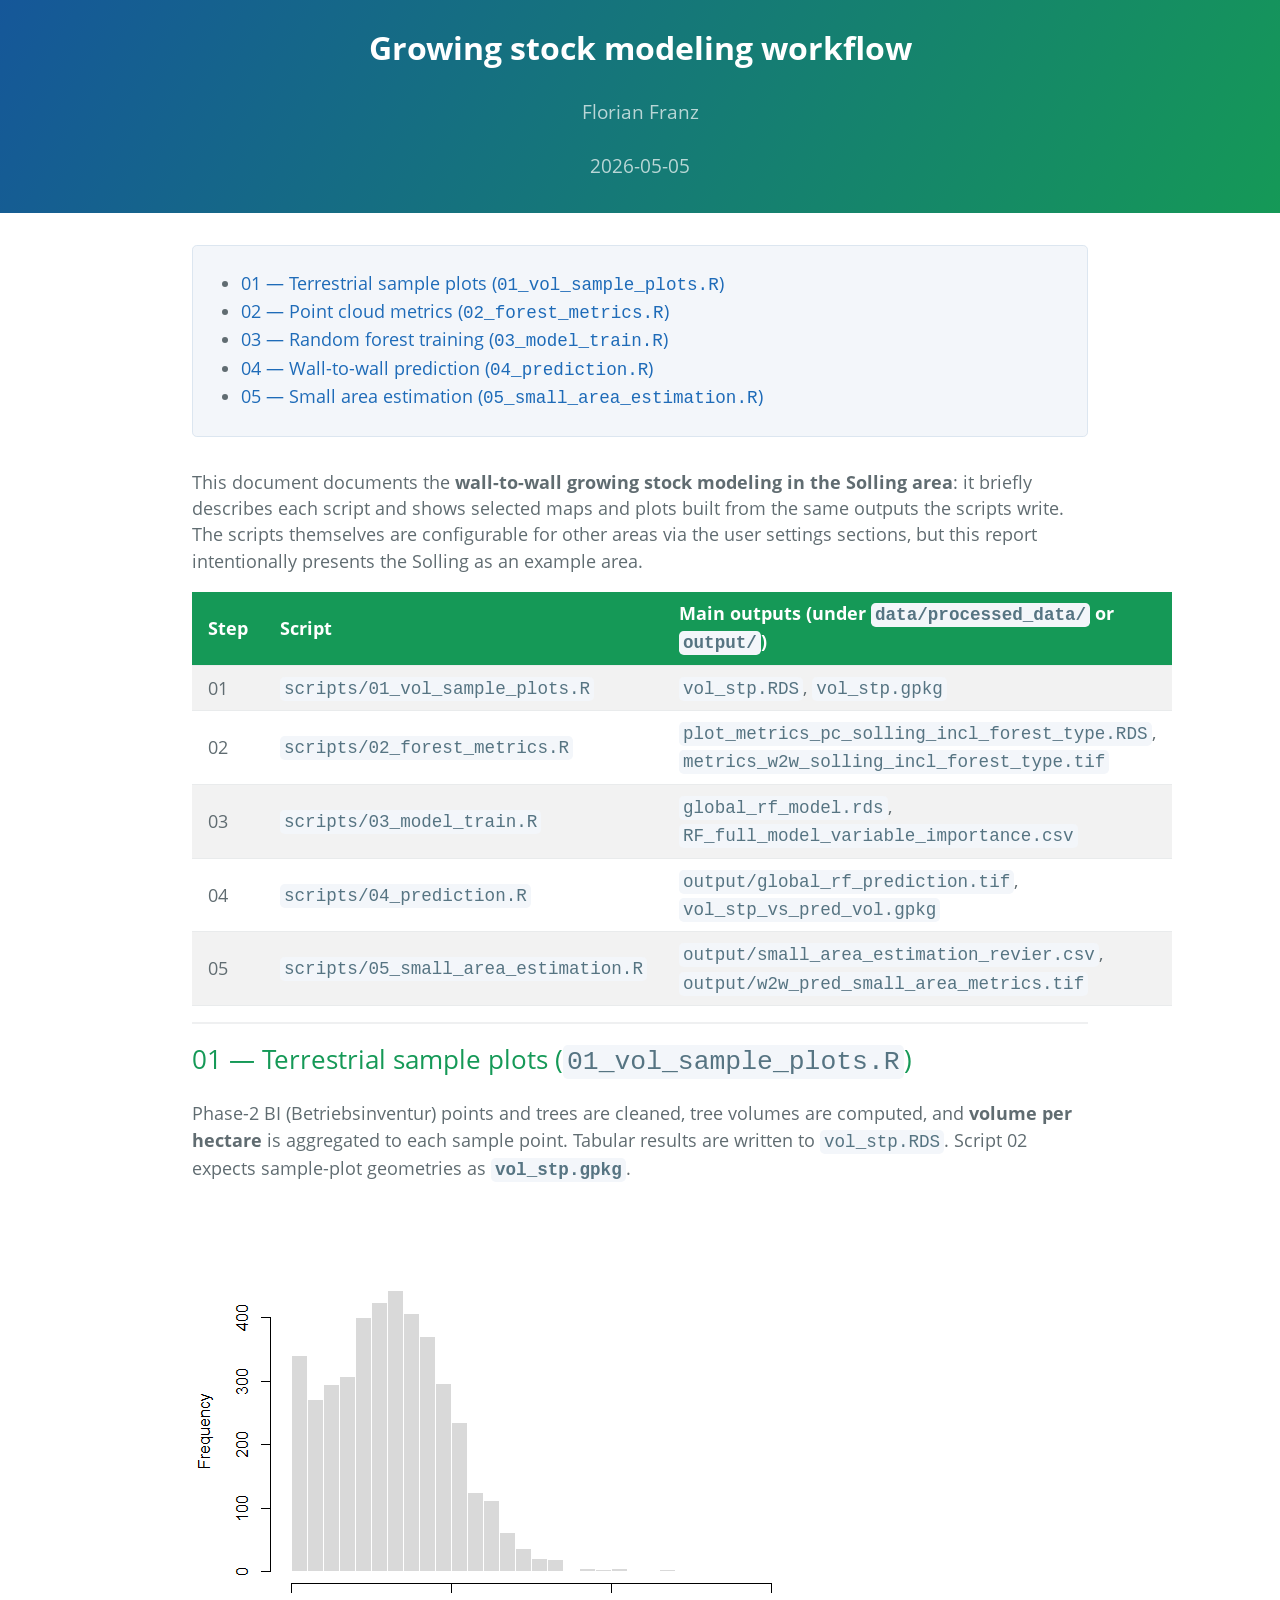
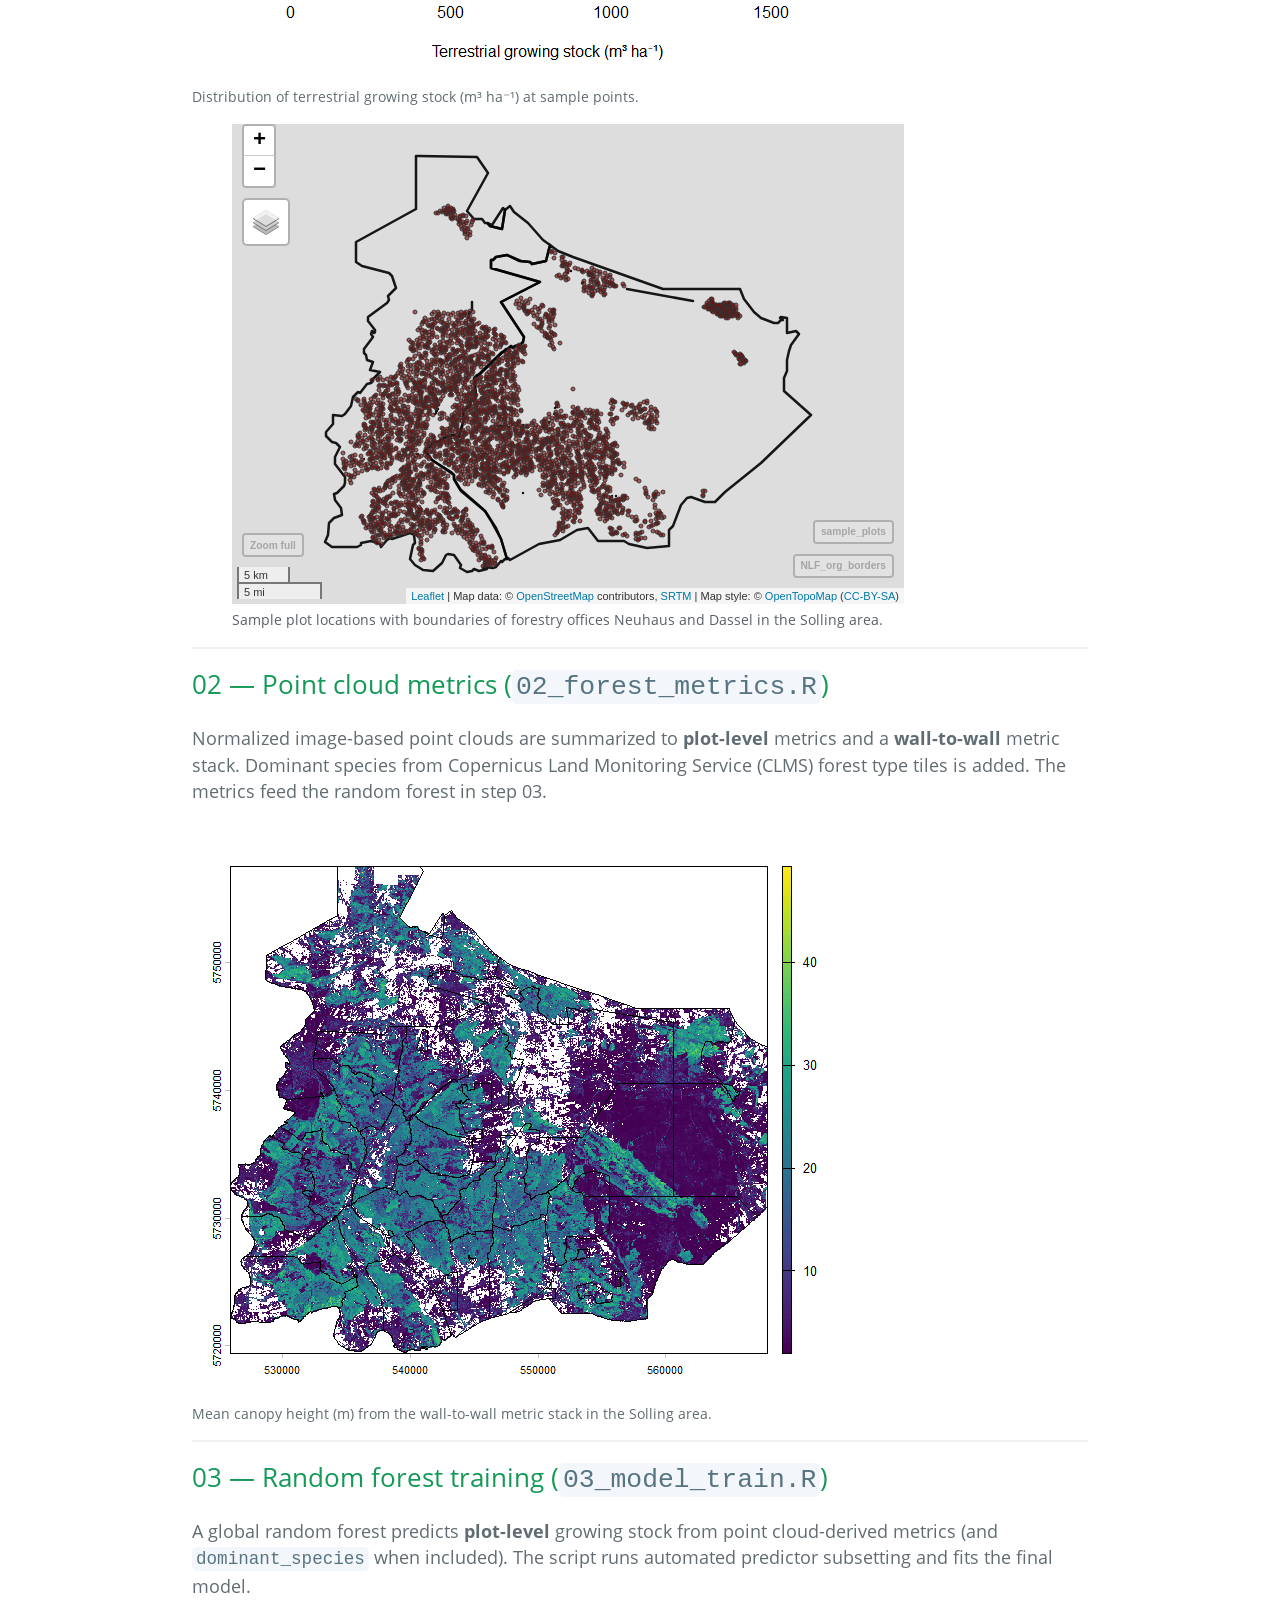
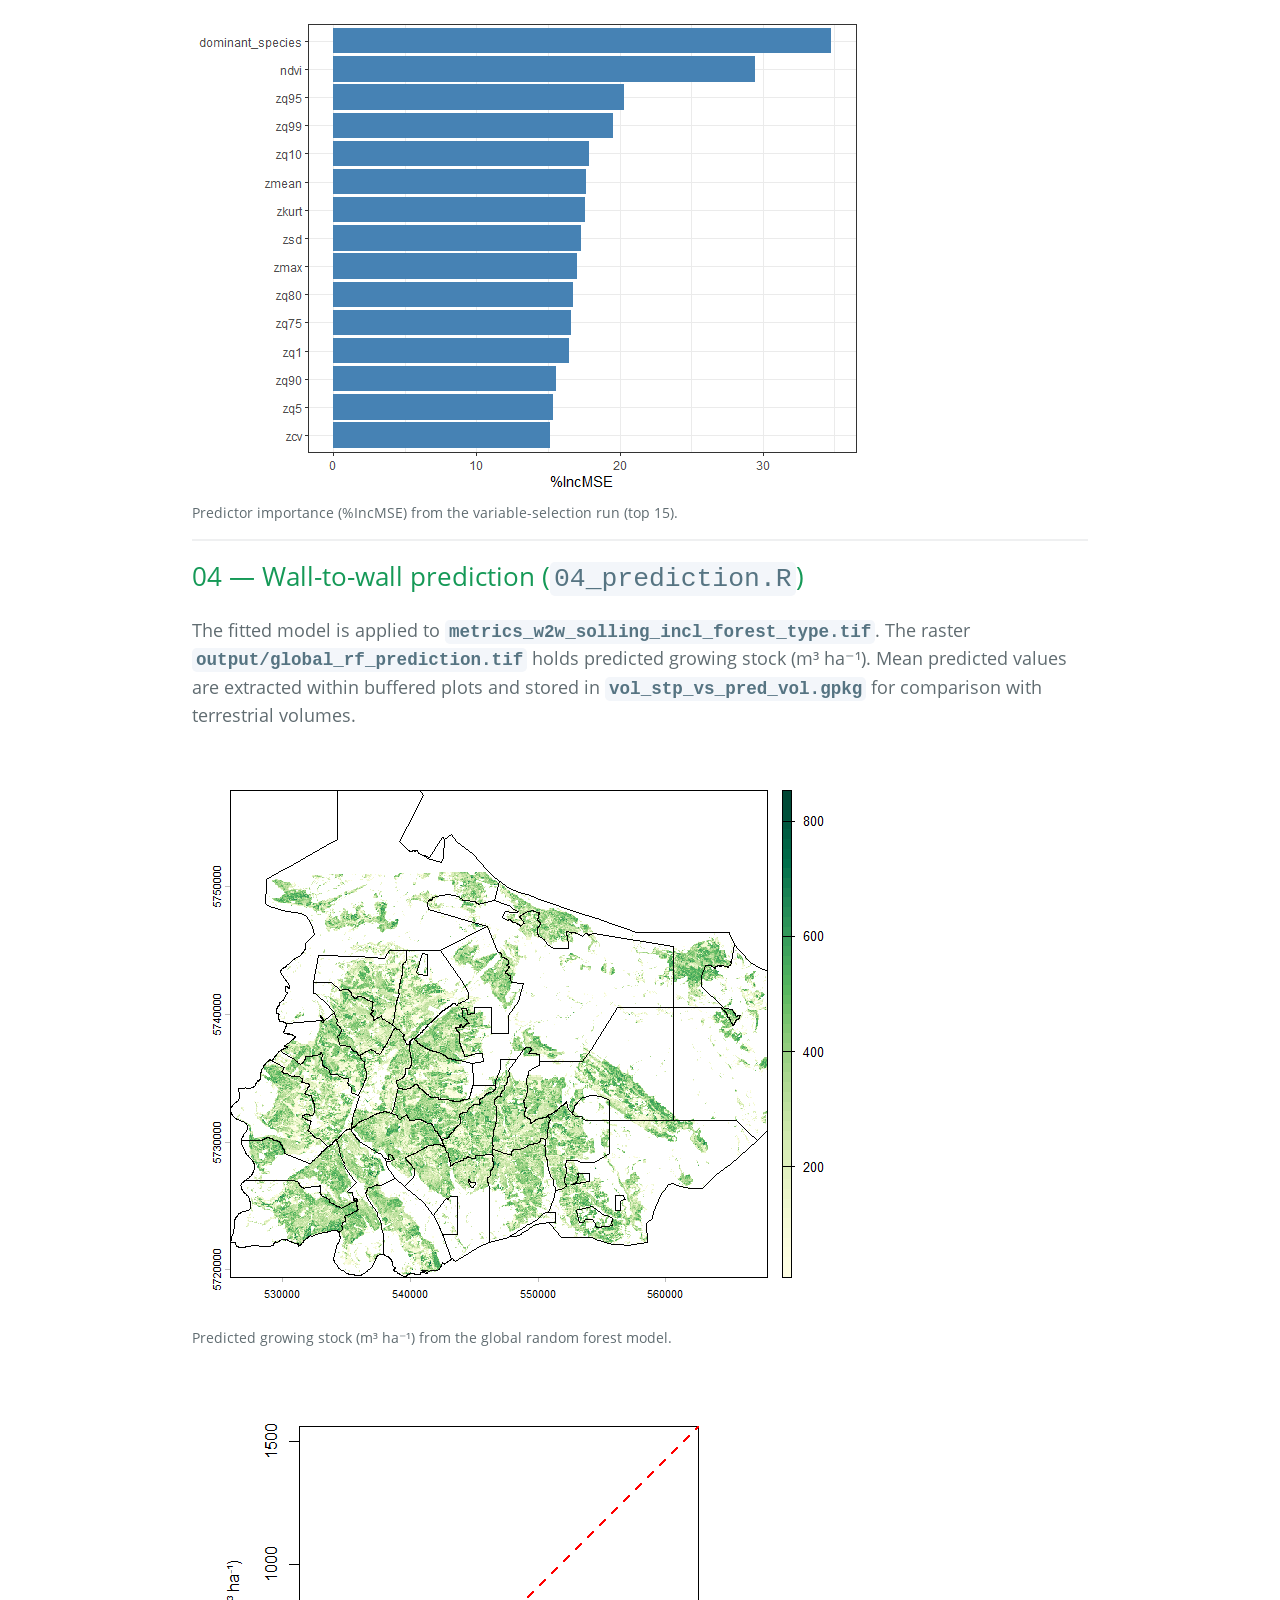
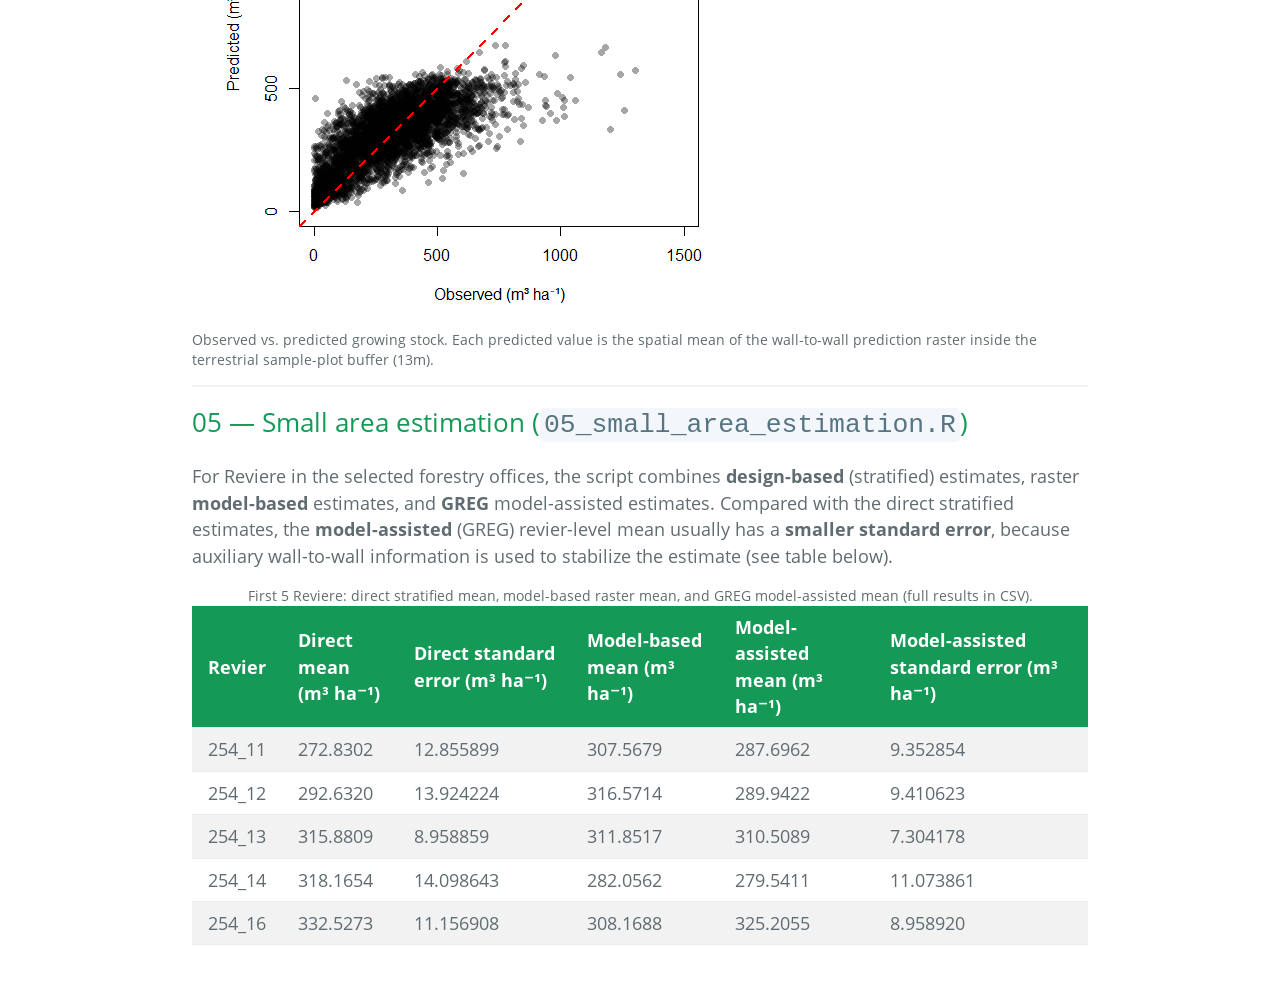
